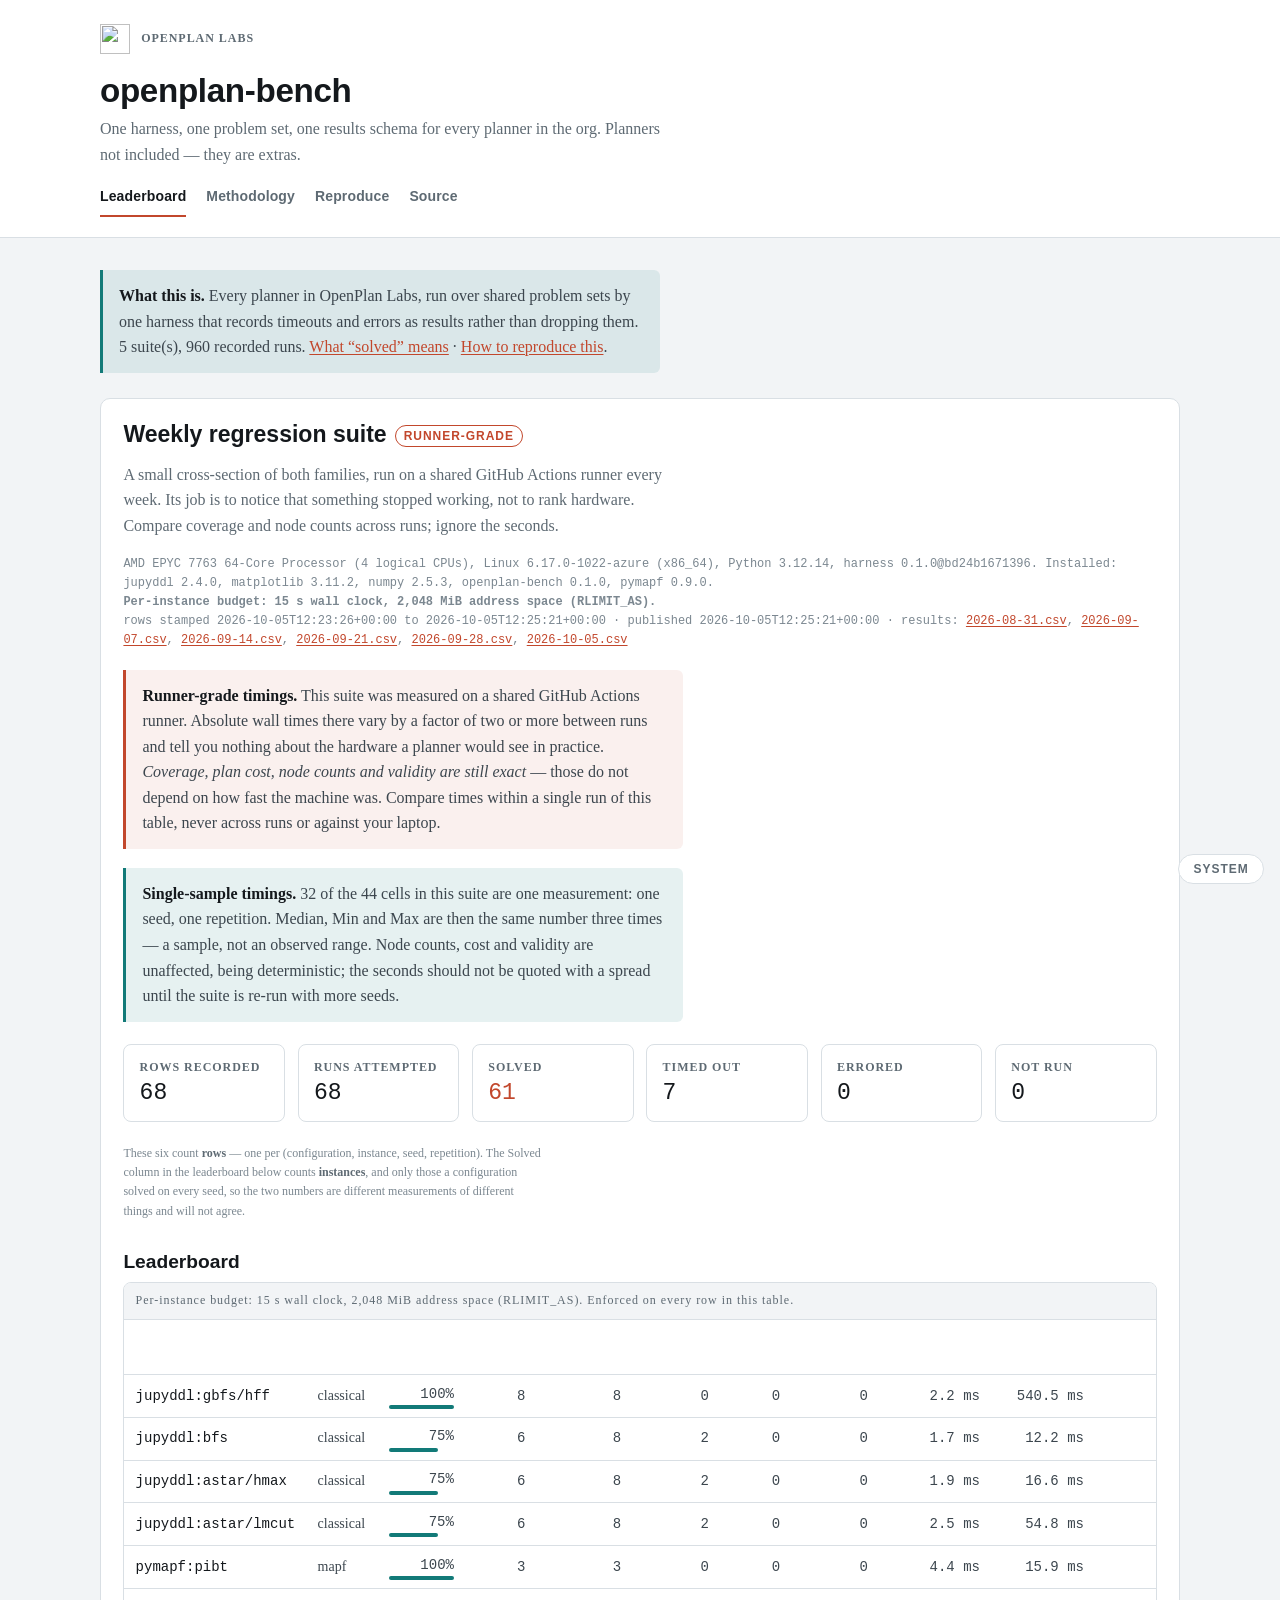
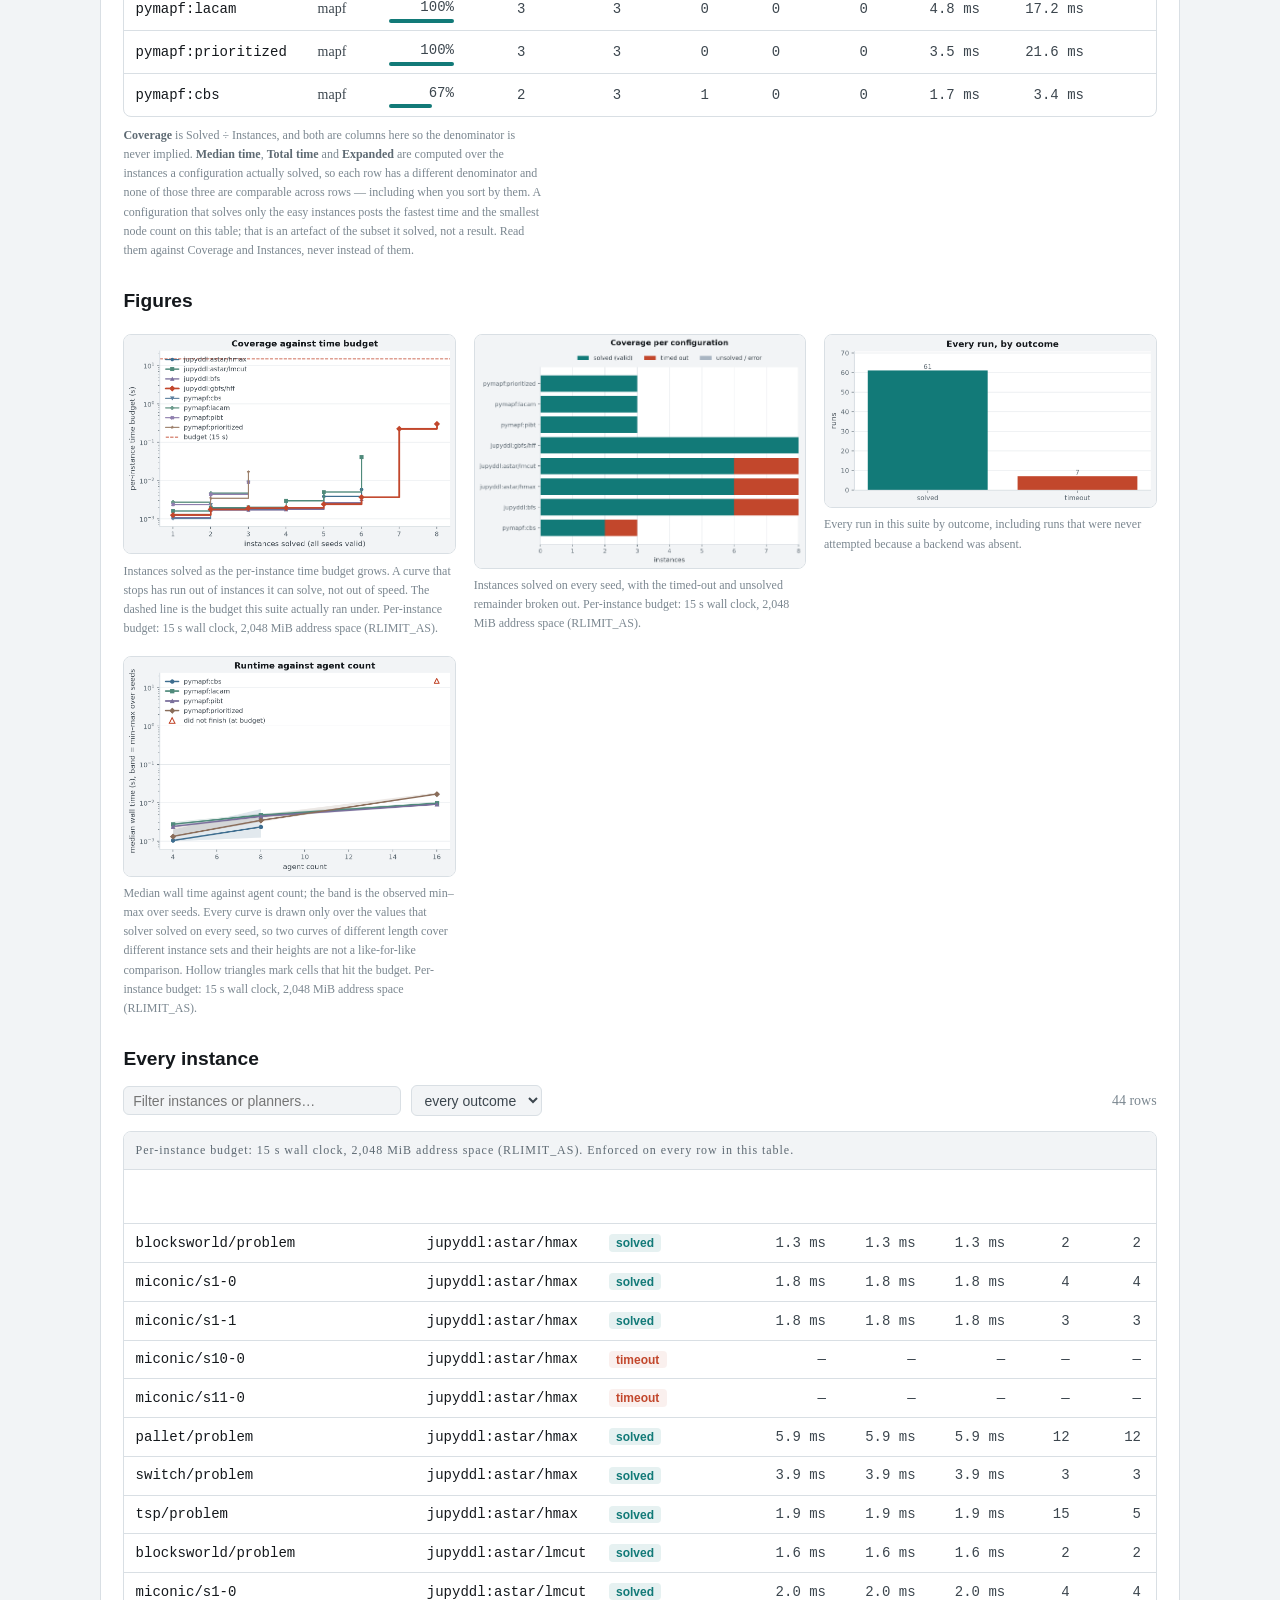
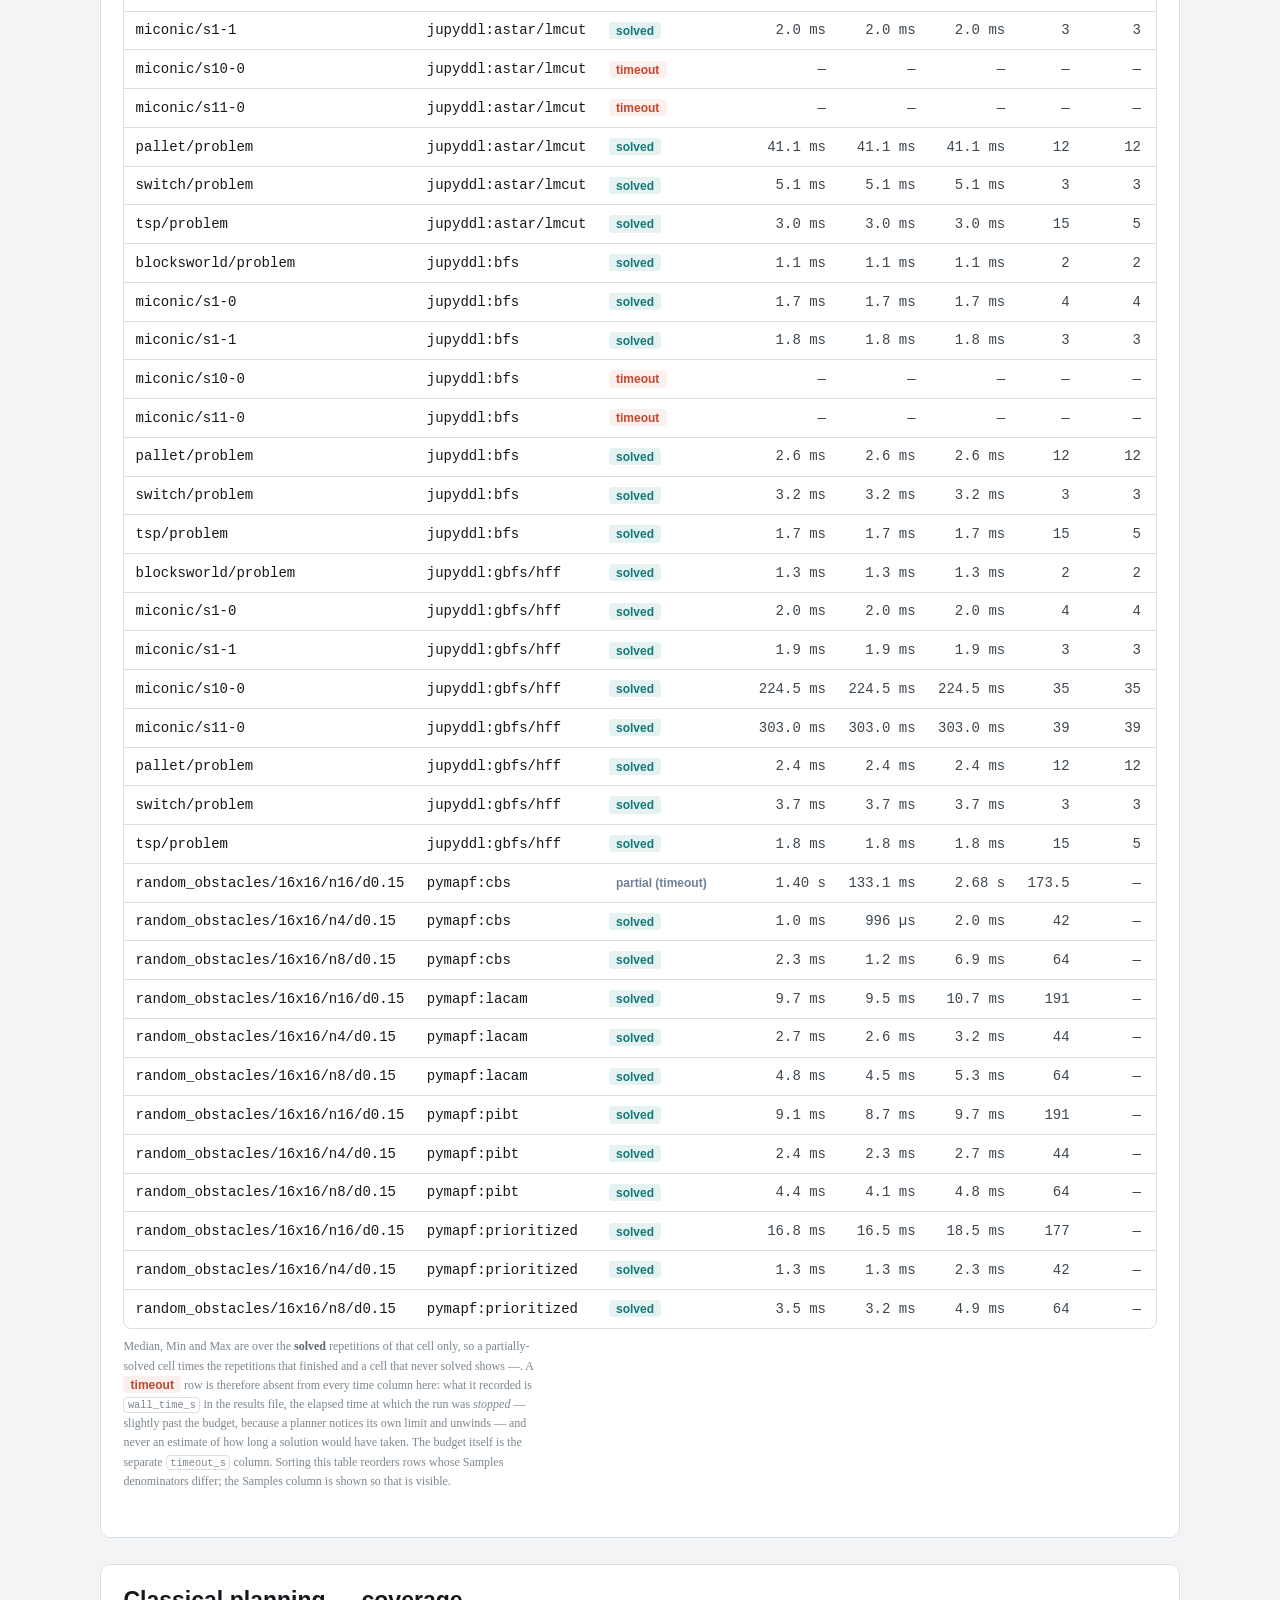
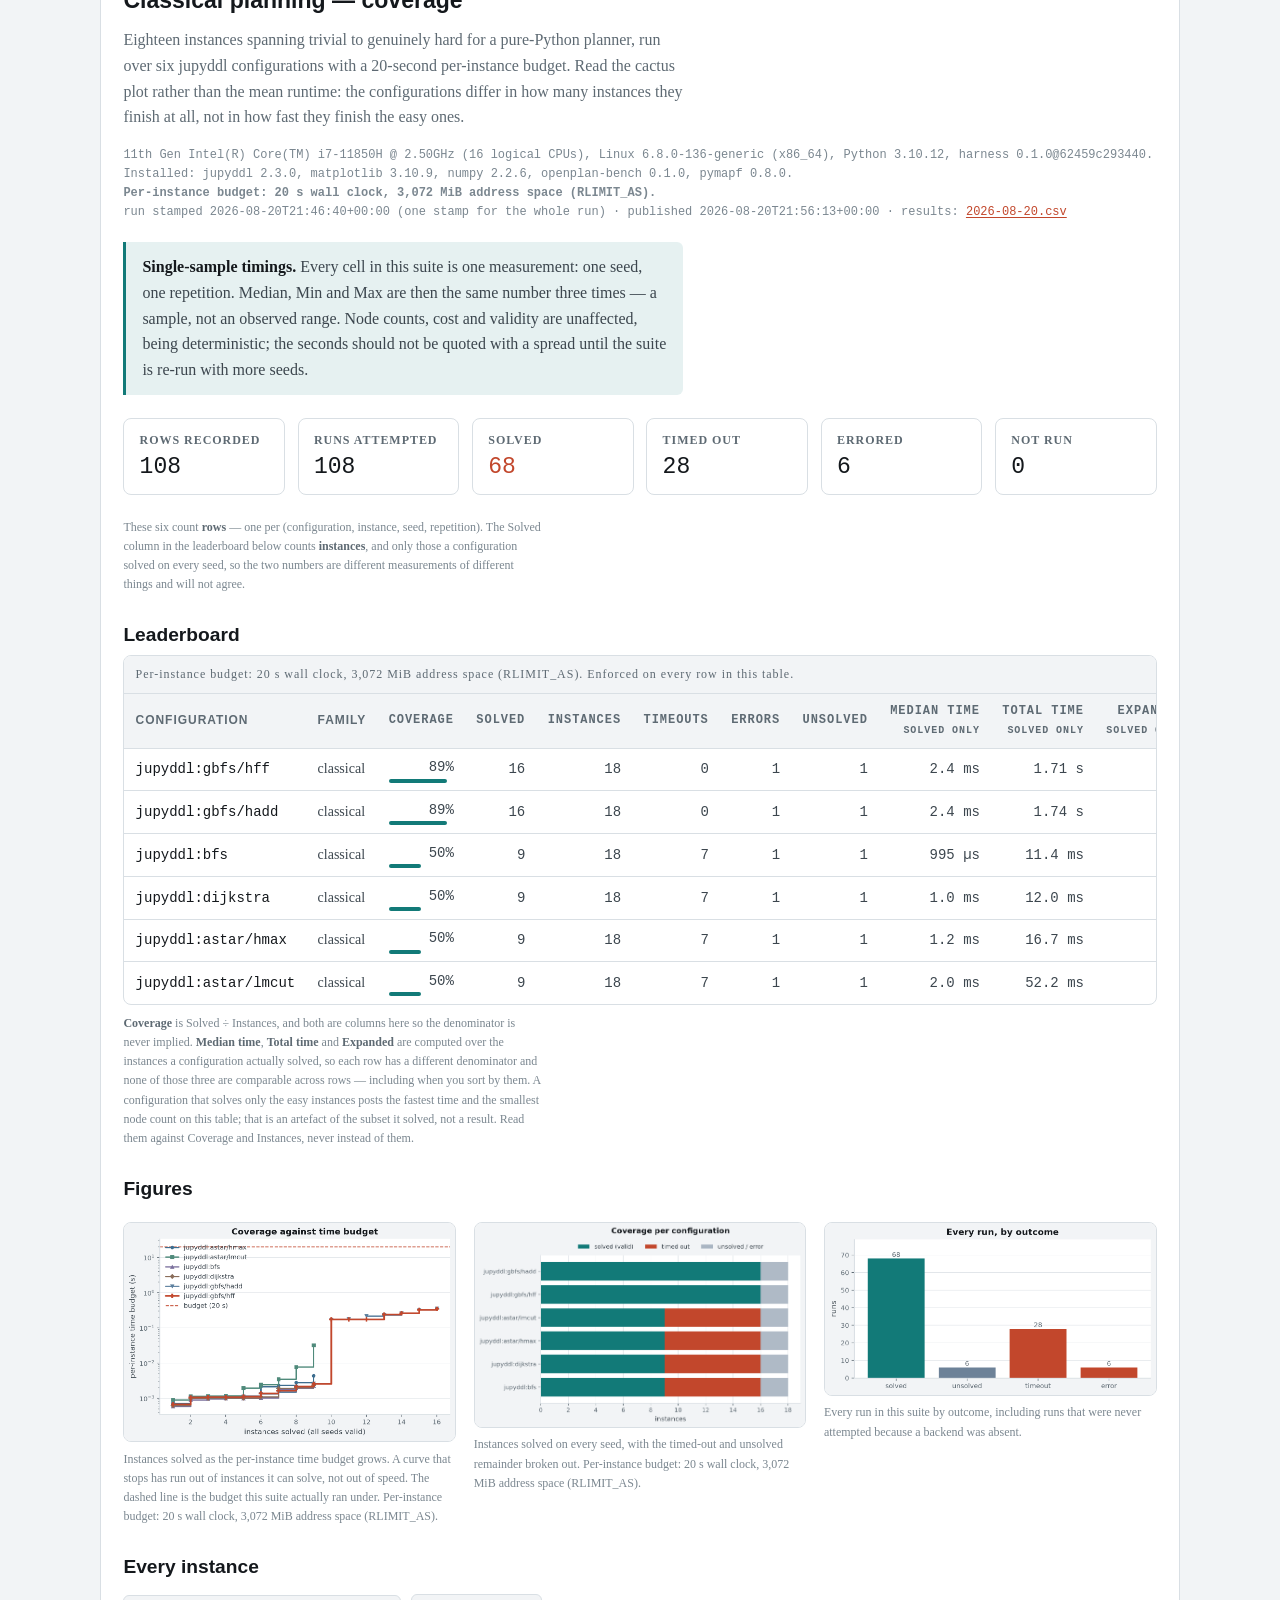
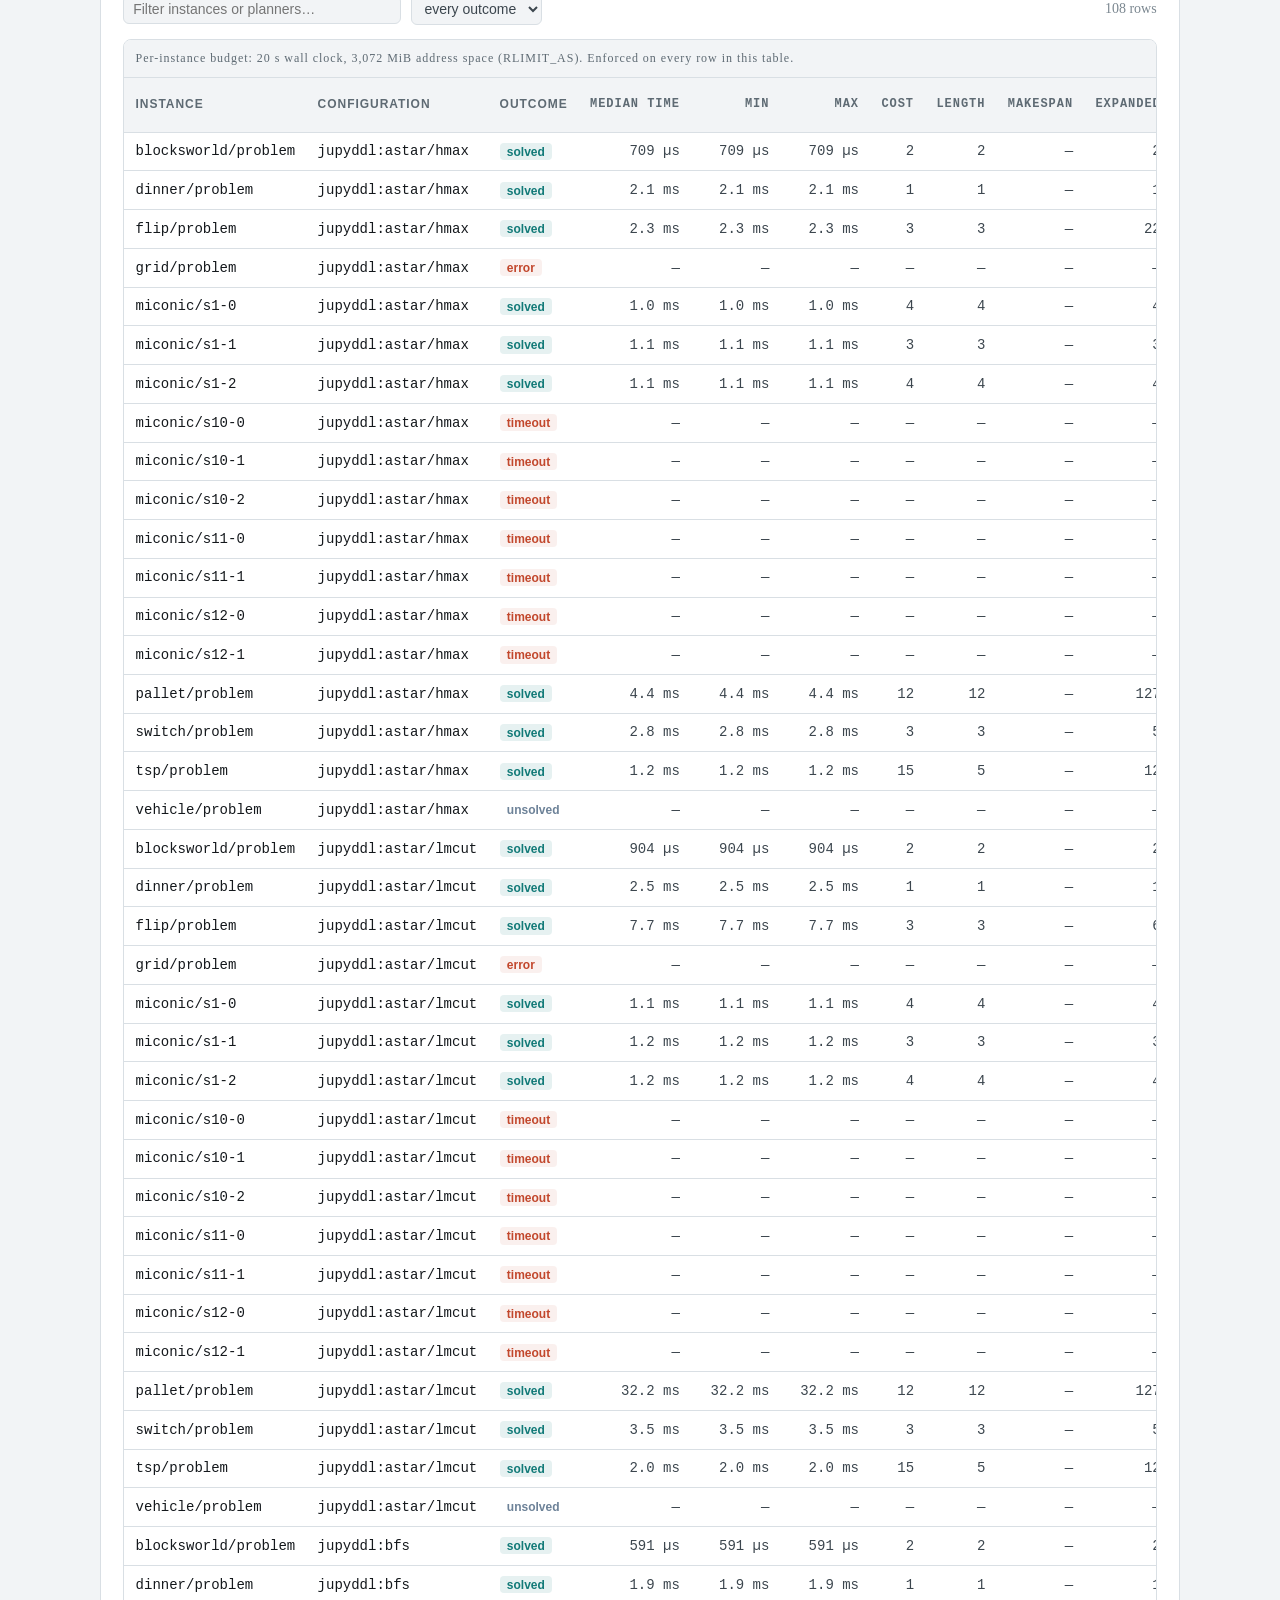
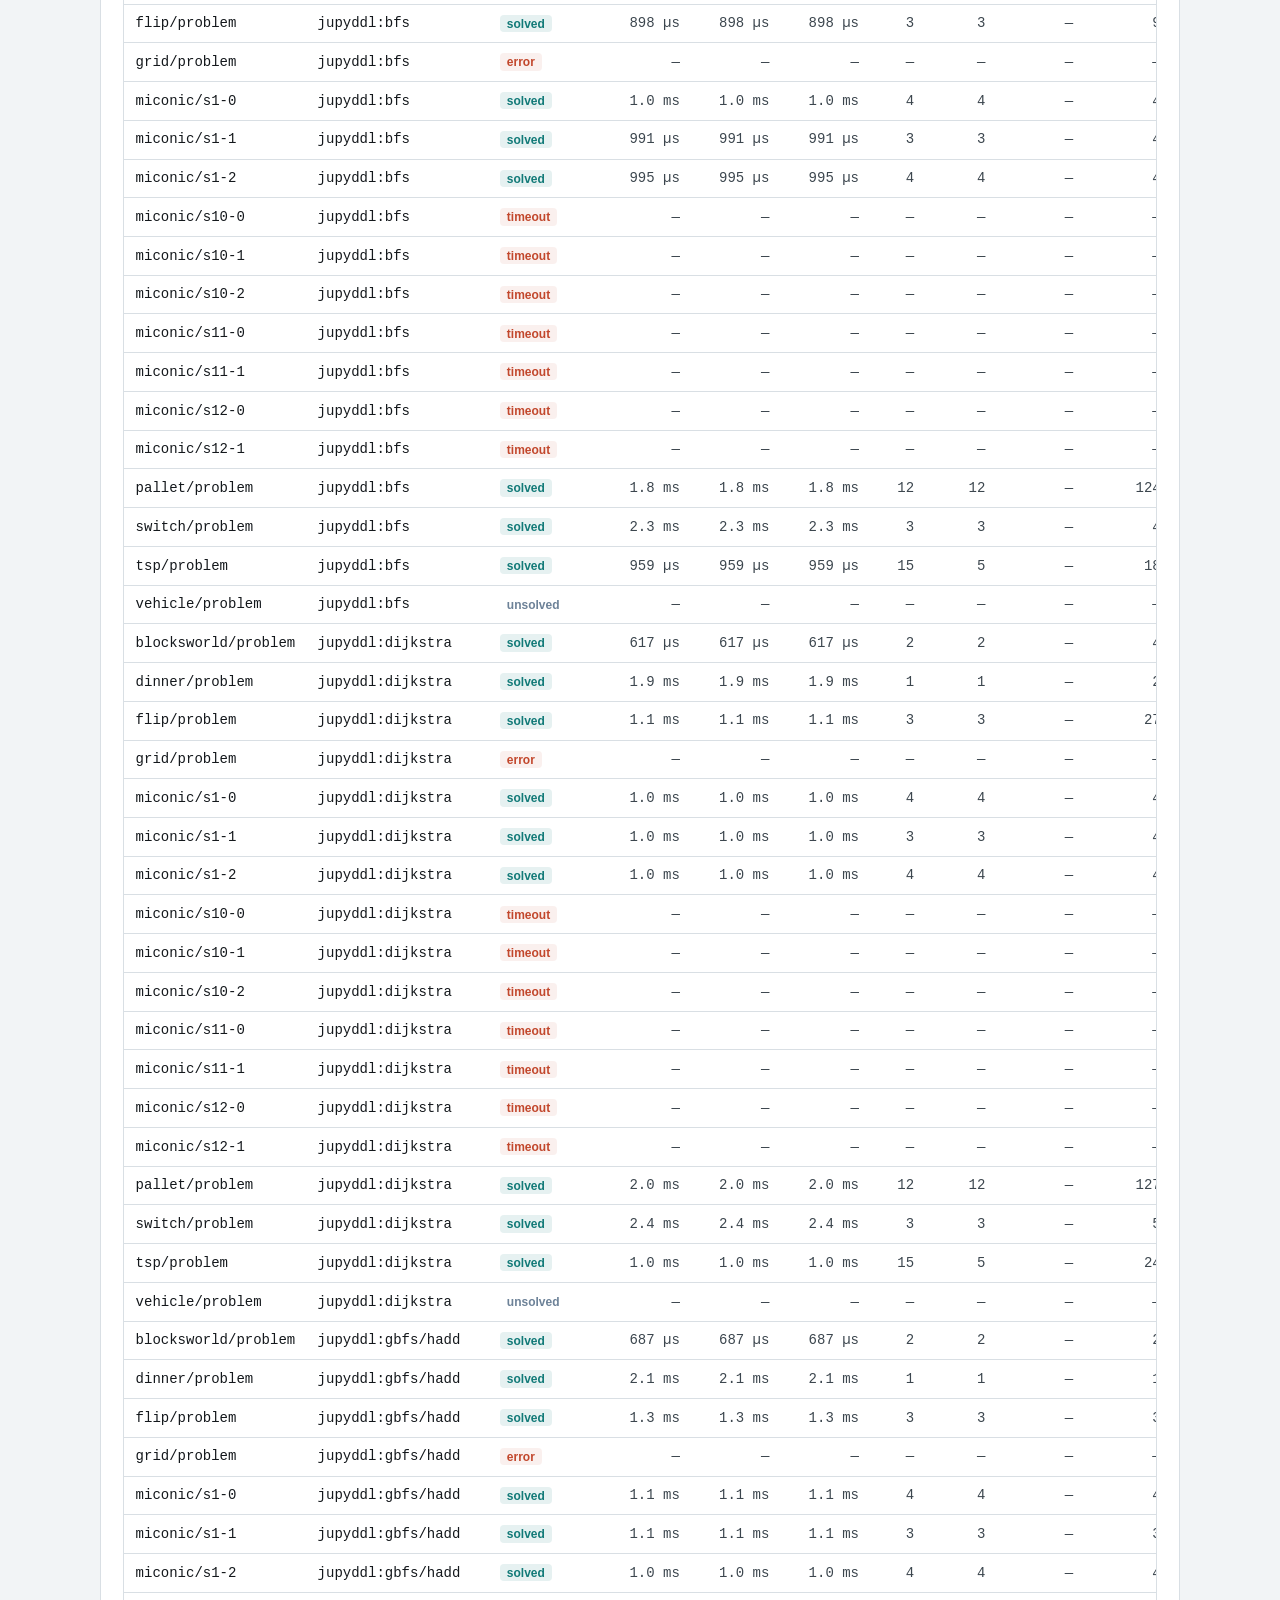
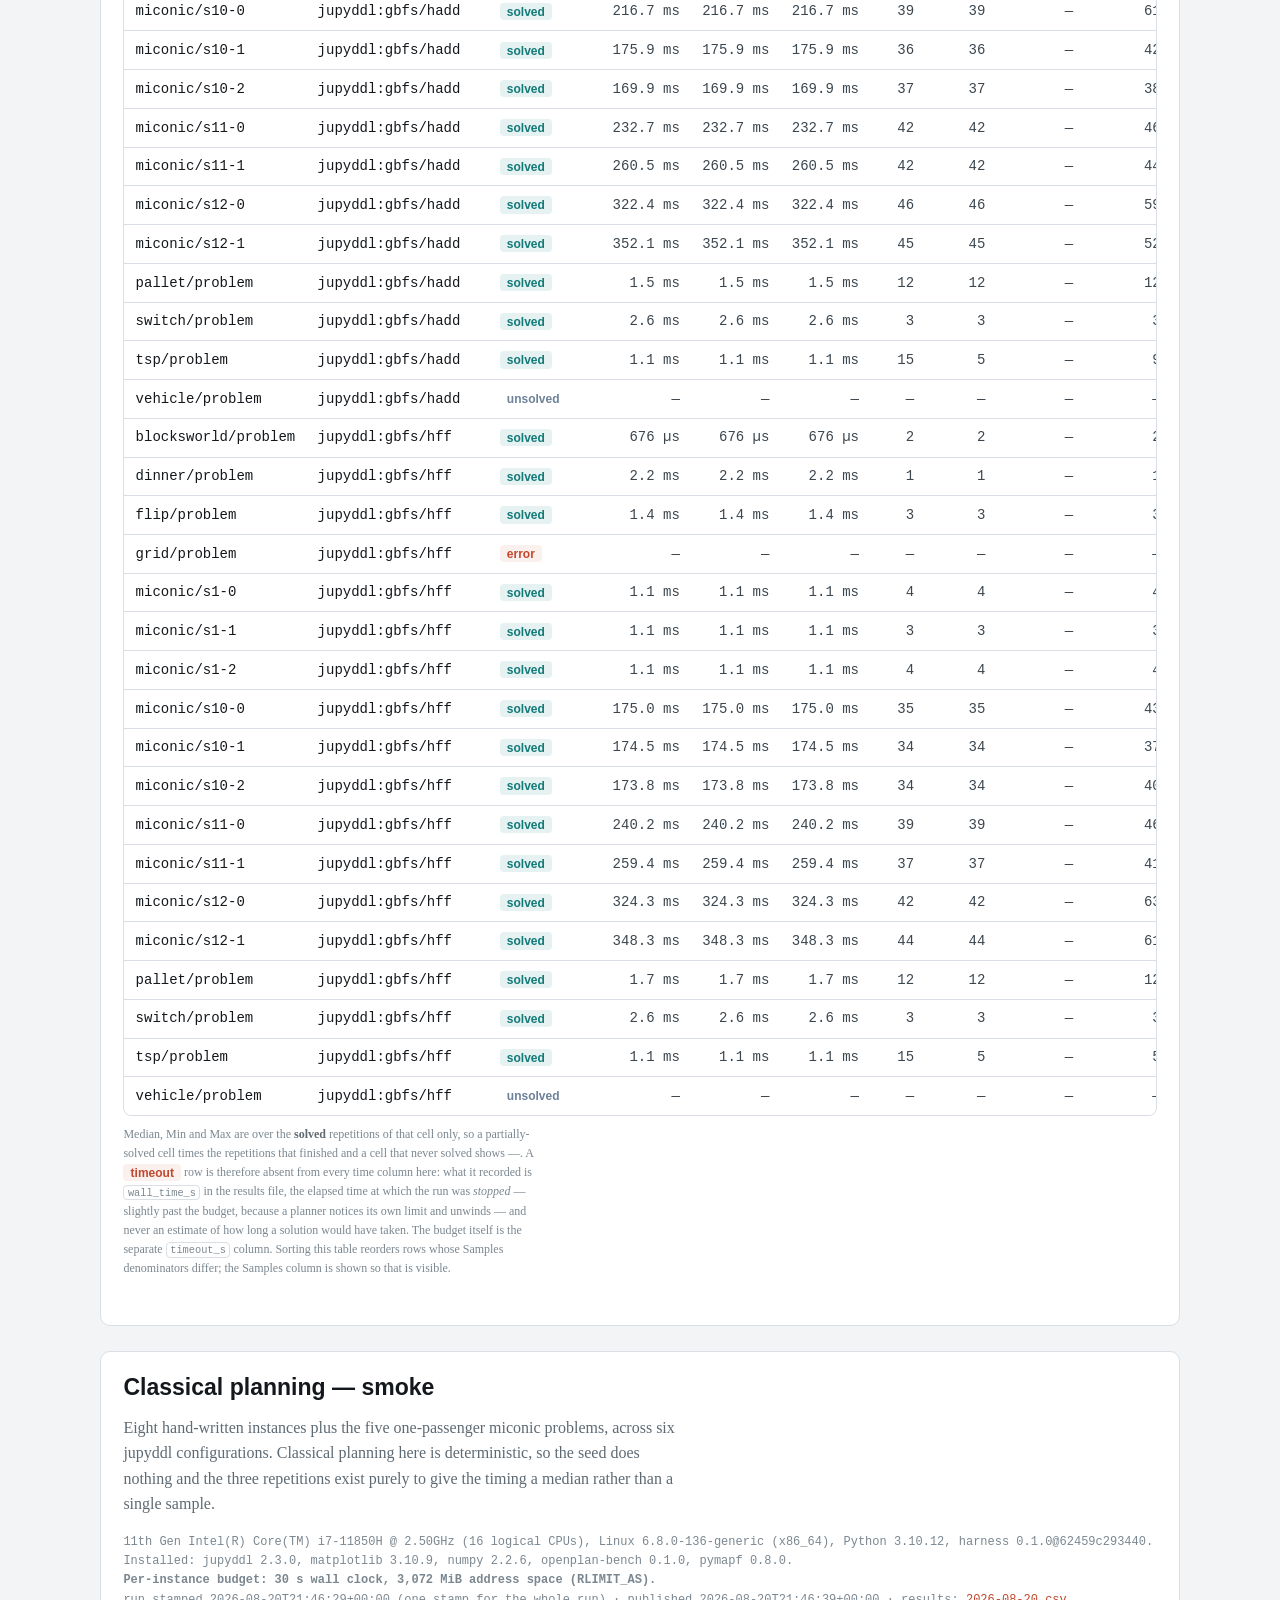
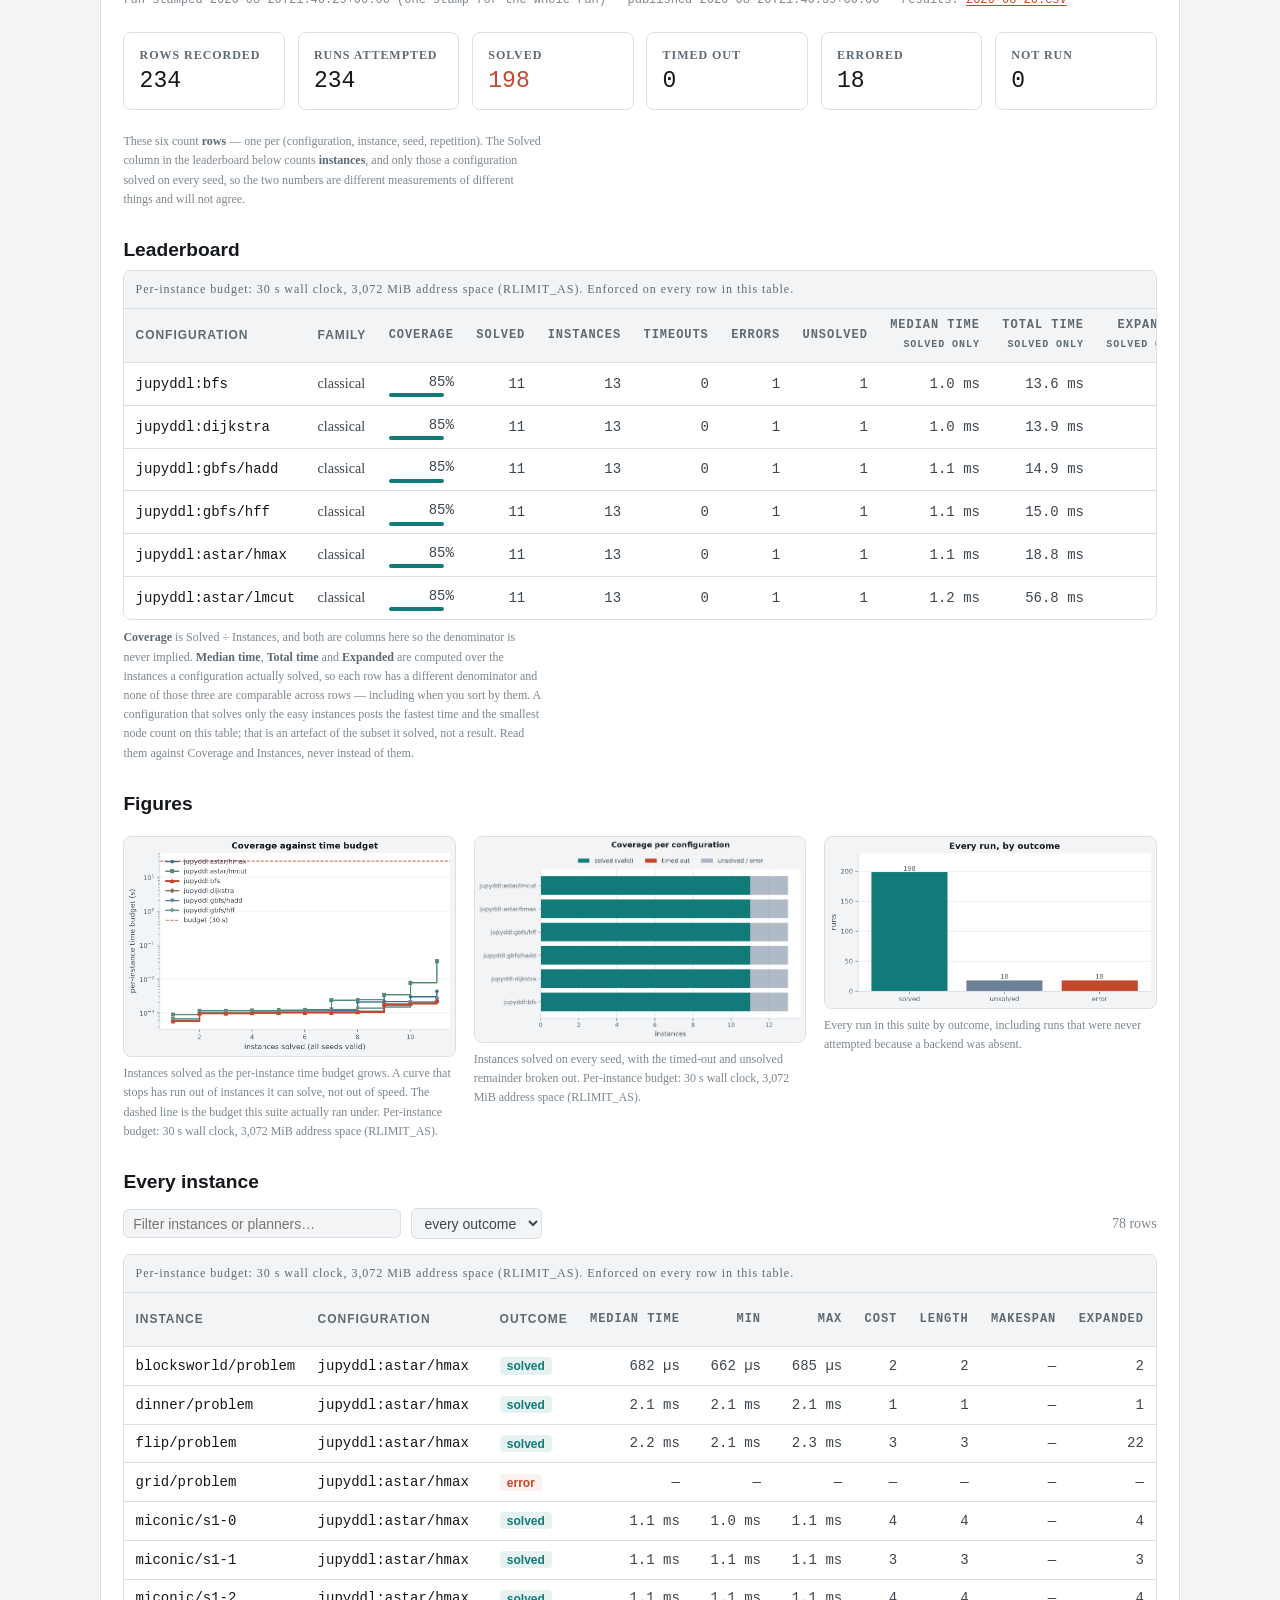
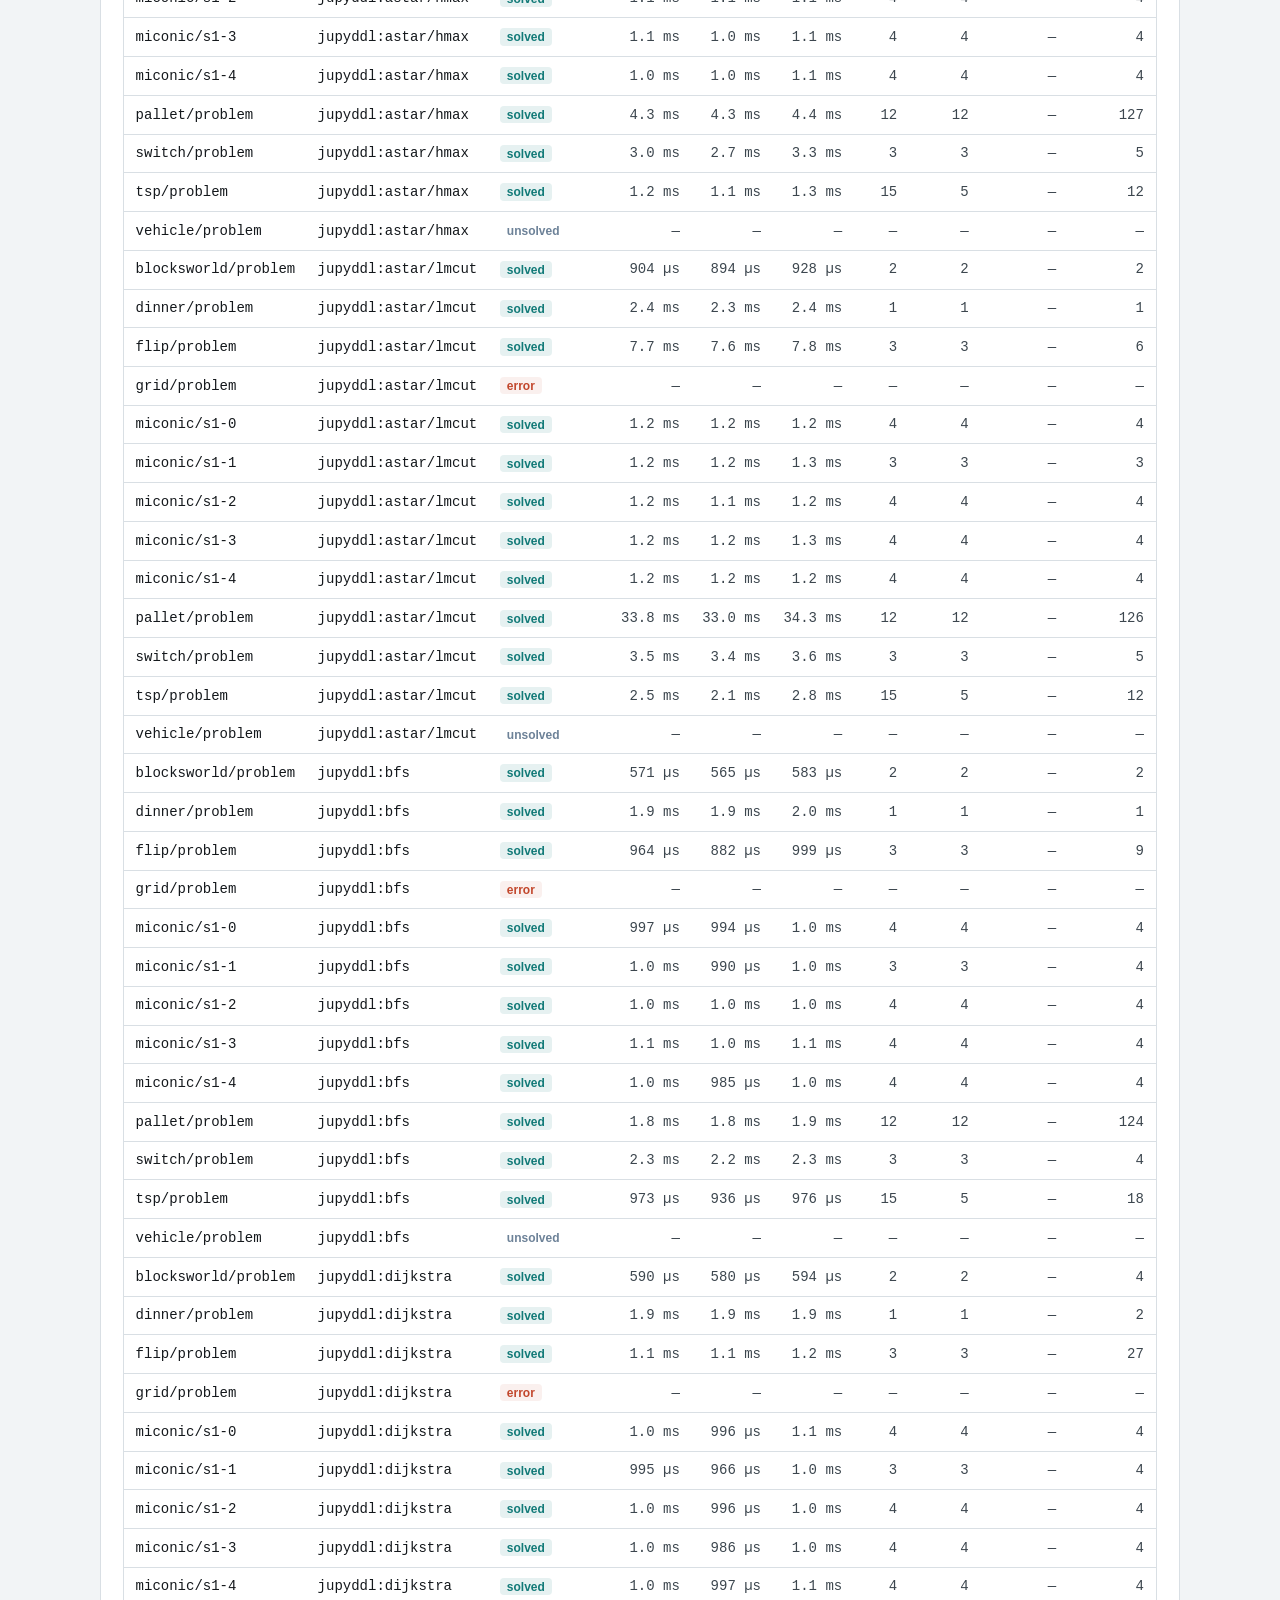
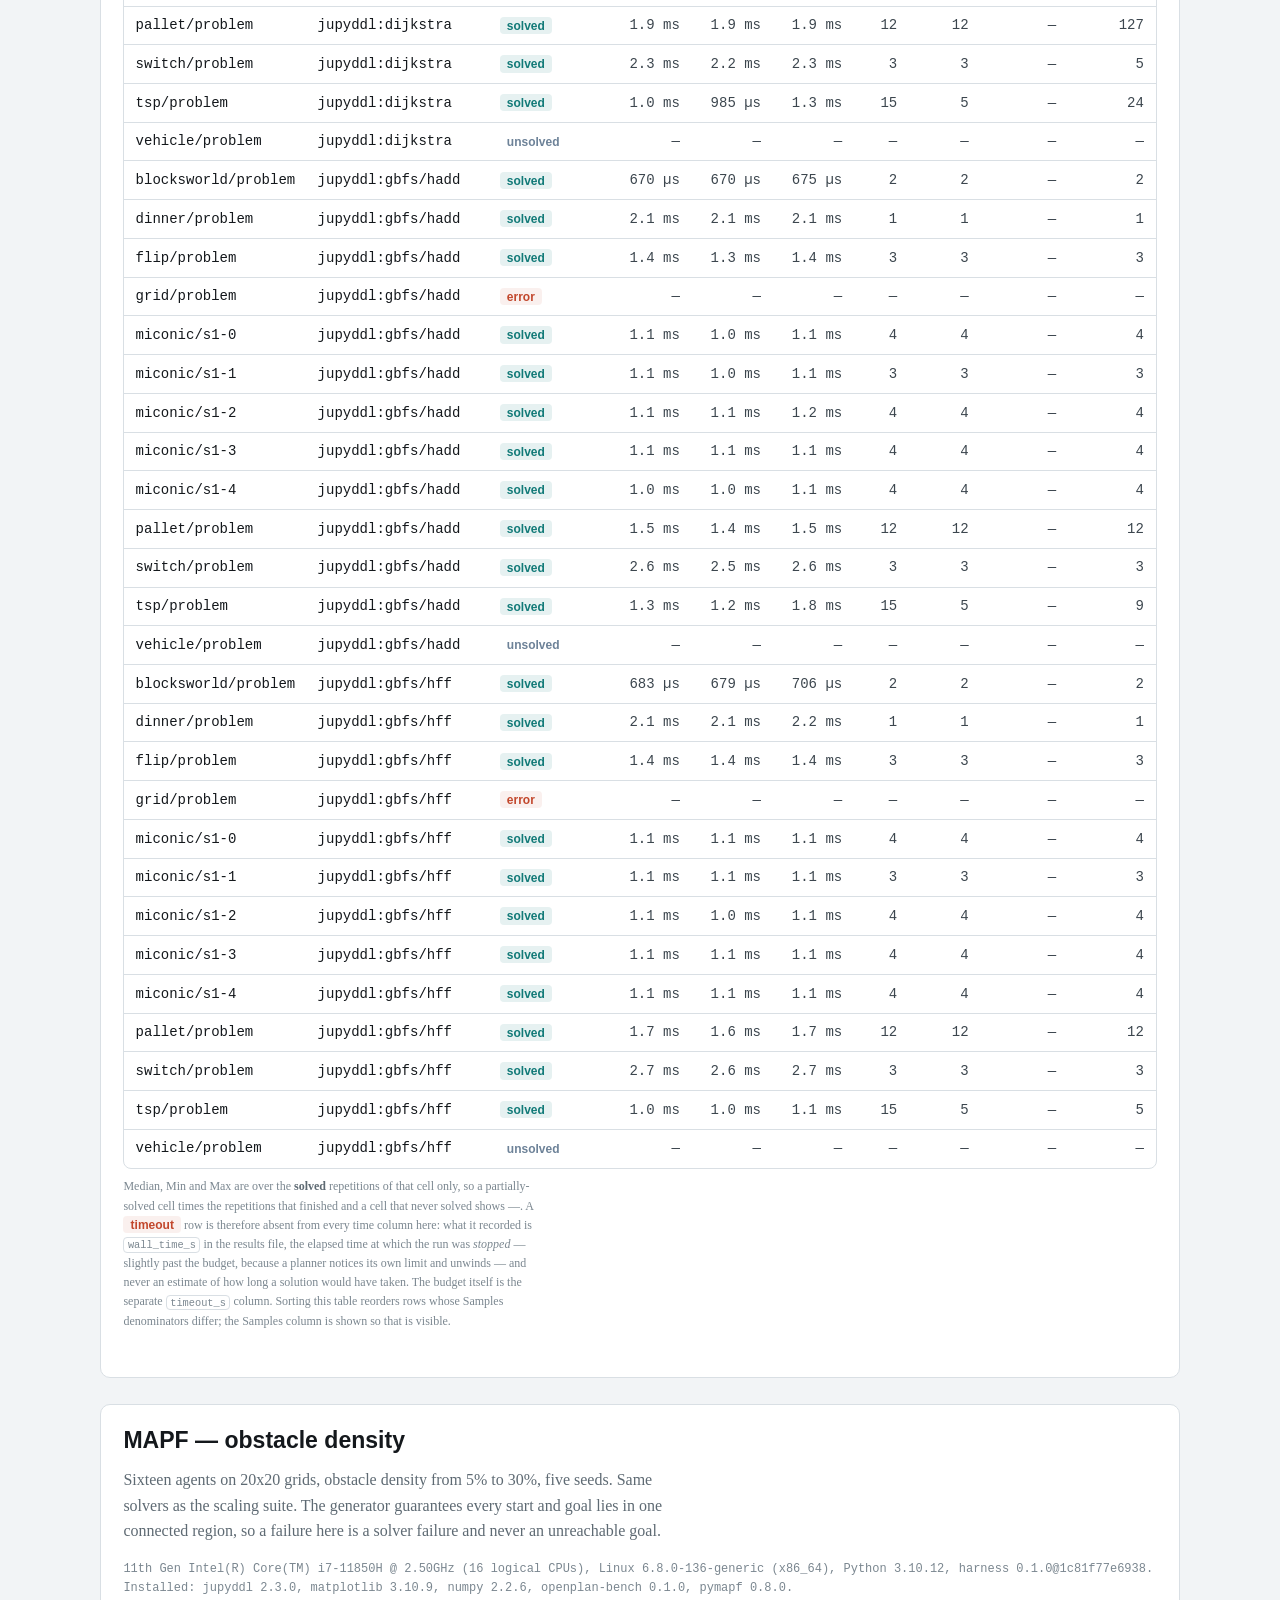
==== docs/index.html @ cff255c2 "bench: weekly runner-grade results Ran on a shared GitHub Actions runner. Coverage, costs and node c" ====
<!doctype html>
<html lang="en">
<head>
<meta charset="utf-8">
<meta name="viewport" content="width=device-width, initial-scale=1">
<title>Leaderboard · openplan-bench</title>
<meta name="description" content="Reproducible benchmarks for the OpenPlan Labs planners.">
<link rel="icon" href="https://raw.githubusercontent.com/openplan-labs/branding/main/assets/logo/favicon.svg" type="image/svg+xml">
<link rel="stylesheet" href="assets/tokens.css">
<link rel="stylesheet" href="assets/site.css">
</head>
<body>
<header class="masthead">
  <div class="wrap">
    <div class="brandline">
      <img src="https://raw.githubusercontent.com/openplan-labs/branding/main/assets/logo/mark-accent.svg" alt="" width="30" height="30"
           data-light="https://raw.githubusercontent.com/openplan-labs/branding/main/assets/logo/mark-accent.svg" data-dark="https://raw.githubusercontent.com/openplan-labs/branding/main/assets/logo/mark-dark.svg">
      <span class="org">OpenPlan Labs</span>
    </div>
    <h1>openplan-bench</h1>
    <p class="tagline">One harness, one problem set, one results schema for
      every planner in the org. Planners not included &mdash; they are extras.</p>
    <nav class="tabs">
      <a href="index.html" aria-current="page">Leaderboard</a>
      <a href="methodology.html">Methodology</a>
      <a href="reproduce.html">Reproduce</a>
      <a href="https://github.com/openplan-labs/openplan-bench">Source</a>
    </nav>
  </div>
</header>
<main class="wrap">
<div class="note"><p><strong>What this is.</strong> Every planner
in OpenPlan Labs, run over shared problem sets by one harness that records
timeouts and errors as results rather than dropping them. 5 suite(s),
960 recorded runs. <a href="methodology.html">What &ldquo;solved&rdquo;
means</a> &middot; <a href="reproduce.html">How to reproduce this</a>.</p></div>
<section class="suite" id="ci-weekly">
  <h2>Weekly regression suite<span class="badge runner">runner-grade</span></h2>
  <p class="desc">A small cross-section of both families, run on a shared GitHub Actions runner every week. Its job is to notice that something stopped working, not to rank hardware. Compare coverage and node counts across runs; ignore the seconds.</p>
  <p class="meta">AMD EPYC 7763 64-Core Processor (4 logical CPUs), Linux 6.17.0-1022-azure (x86_64), Python 3.12.14, harness 0.1.0@bd24b1671396. Installed: jupyddl 2.4.0, matplotlib 3.11.2, numpy 2.5.3, openplan-bench 0.1.0, pymapf 0.9.0.<br>
     <strong>Per-instance budget: 15 s wall clock, 2,048 MiB address space (RLIMIT_AS).</strong><br>
     rows stamped 2026-10-05T12:23:26+00:00 to 2026-10-05T12:25:21+00:00 &middot; published 2026-10-05T12:25:21+00:00 &middot;
     results: <a href="https://github.com/openplan-labs/openplan-bench/blob/main/results/ci-weekly/2026-08-31.csv">2026-08-31.csv</a>, <a href="https://github.com/openplan-labs/openplan-bench/blob/main/results/ci-weekly/2026-09-07.csv">2026-09-07.csv</a>, <a href="https://github.com/openplan-labs/openplan-bench/blob/main/results/ci-weekly/2026-09-14.csv">2026-09-14.csv</a>, <a href="https://github.com/openplan-labs/openplan-bench/blob/main/results/ci-weekly/2026-09-21.csv">2026-09-21.csv</a>, <a href="https://github.com/openplan-labs/openplan-bench/blob/main/results/ci-weekly/2026-09-28.csv">2026-09-28.csv</a>, <a href="https://github.com/openplan-labs/openplan-bench/blob/main/results/ci-weekly/2026-10-05.csv">2026-10-05.csv</a></p>
  <div class="note warn"><p><strong>Runner-grade timings.</strong>
    This suite was measured on a shared GitHub Actions runner. Absolute wall
    times there vary by a factor of two or more between runs and tell you
    nothing about the hardware a planner would see in practice.
    <em>Coverage, plan cost, node counts and validity are still exact</em> —
    those do not depend on how fast the machine was. Compare times within a
    single run of this table, never across runs or against your laptop.</p></div>
  <div class="note"><p><strong>Single-sample timings.</strong>
    32 of the 44 cells in this suite are one measurement: one seed, one repetition. Median, Min and Max are
    then the same number three times &mdash; a sample, not an observed range.
    Node counts, cost and validity are unaffected, being deterministic; the
    seconds should not be quoted with a spread until the suite is re-run with
    more seeds.</p></div>

  <div class="stats">
    <div class="stat"><span class="k">Rows recorded</span><span class="v">68</span></div>
    <div class="stat"><span class="k">Runs attempted</span><span class="v">68</span></div>
    <div class="stat"><span class="k">Solved</span><span class="v accent">61</span></div>
    <div class="stat"><span class="k">Timed out</span><span class="v">7</span></div>
    <div class="stat"><span class="k">Errored</span><span class="v">0</span></div>
    <div class="stat"><span class="k">Not run</span><span class="v">0</span></div>
  </div>
  <p class="caption">These six count <strong>rows</strong> — one per
    (configuration, instance, seed, repetition). The Solved column in the
    leaderboard below counts <strong>instances</strong>, and only those a
    configuration solved on every seed, so the two numbers are different
    measurements of different things and will not agree.</p>

  <h3>Leaderboard</h3>
<div class="tablewrap"><table data-sortable><caption>Per-instance budget: 15 s wall clock, 2,048 MiB address space (RLIMIT_AS). Enforced on every row in this table.</caption><thead><tr><th>Configuration</th><th>Family</th><th class="num">Coverage</th><th class="num">Solved</th><th class="num">Instances</th><th class="num">Timeouts</th><th class="num">Errors</th><th class="num">Unsolved</th><th class="num">Median time<br><small>solved only</small></th><th class="num">Total time<br><small>solved only</small></th><th class="num">Expanded<br><small>solved only</small></th></tr></thead><tbody><tr><td class="name">jupyddl:gbfs/hff</td><td>classical</td><td class="num barcell" data-sort="1.000000">100%<span class="bar" style="width:100%"></span></td><td class="num">8</td><td class="num">8</td><td class="num">0</td><td class="num">0</td><td class="num">0</td><td class="num" data-sort="0.002198">2.2 ms</td><td class="num" data-sort="0.540520">540.5 ms</td><td class="num">118</td></tr><tr><td class="name">jupyddl:bfs</td><td>classical</td><td class="num barcell" data-sort="0.750000">75%<span class="bar" style="width:75%"></span></td><td class="num">6</td><td class="num">8</td><td class="num">2</td><td class="num">0</td><td class="num">0</td><td class="num" data-sort="0.001748">1.7 ms</td><td class="num" data-sort="0.012180">12.2 ms</td><td class="num">156</td></tr><tr><td class="name">jupyddl:astar/hmax</td><td>classical</td><td class="num barcell" data-sort="0.750000">75%<span class="bar" style="width:75%"></span></td><td class="num">6</td><td class="num">8</td><td class="num">2</td><td class="num">0</td><td class="num">0</td><td class="num" data-sort="0.001866">1.9 ms</td><td class="num" data-sort="0.016633">16.6 ms</td><td class="num">153</td></tr><tr><td class="name">jupyddl:astar/lmcut</td><td>classical</td><td class="num barcell" data-sort="0.750000">75%<span class="bar" style="width:75%"></span></td><td class="num">6</td><td class="num">8</td><td class="num">2</td><td class="num">0</td><td class="num">0</td><td class="num" data-sort="0.002509">2.5 ms</td><td class="num" data-sort="0.054773">54.8 ms</td><td class="num">153</td></tr><tr><td class="name">pymapf:pibt</td><td>mapf</td><td class="num barcell" data-sort="1.000000">100%<span class="bar" style="width:100%"></span></td><td class="num">3</td><td class="num">3</td><td class="num">0</td><td class="num">0</td><td class="num">0</td><td class="num" data-sort="0.004415">4.4 ms</td><td class="num" data-sort="0.015889">15.9 ms</td><td class="num">155</td></tr><tr><td class="name">pymapf:lacam</td><td>mapf</td><td class="num barcell" data-sort="1.000000">100%<span class="bar" style="width:100%"></span></td><td class="num">3</td><td class="num">3</td><td class="num">0</td><td class="num">0</td><td class="num">0</td><td class="num" data-sort="0.004773">4.8 ms</td><td class="num" data-sort="0.017229">17.2 ms</td><td class="num">155</td></tr><tr><td class="name">pymapf:prioritized</td><td>mapf</td><td class="num barcell" data-sort="1.000000">100%<span class="bar" style="width:100%"></span></td><td class="num">3</td><td class="num">3</td><td class="num">0</td><td class="num">0</td><td class="num">0</td><td class="num" data-sort="0.003472">3.5 ms</td><td class="num" data-sort="0.021625">21.6 ms</td><td class="num">84</td></tr><tr><td class="name">pymapf:cbs</td><td>mapf</td><td class="num barcell" data-sort="0.666667">67%<span class="bar" style="width:67%"></span></td><td class="num">2</td><td class="num">3</td><td class="num">1</td><td class="num">0</td><td class="num">0</td><td class="num" data-sort="0.001684">1.7 ms</td><td class="num" data-sort="0.003368">3.4 ms</td><td class="num">987</td></tr></tbody></table></div><p class="caption"><strong>Coverage</strong> is Solved &divide; Instances, and both are columns here so the denominator is never implied. <strong>Median time</strong>, <strong>Total time</strong> and <strong>Expanded</strong> are computed over the instances a configuration actually solved, so each row has a different denominator and none of those three are comparable across rows — including when you sort by them. A configuration that solves only the easy instances posts the fastest time and the smallest node count on this table; that is an artefact of the subset it solved, not a result. Read them against Coverage and Instances, never instead of them.</p>

  <h3>Figures</h3>
  <div class="figs">
    <figure>
      <img src="figures/ci-weekly/cactus.png" data-light="figures/ci-weekly/cactus.png" data-dark="figures/ci-weekly/cactus-dark.png"
           alt="Instances solved as the per-instance time budget grows. A curve that stops has run out of instances it can solve, not out of speed. The dashed line is the budget this suite actually ran under. Per-instance budget: 15 s wall clock, 2,048 MiB address space (RLIMIT_AS)." loading="lazy">
      <figcaption>Instances solved as the per-instance time budget grows. A curve that stops has run out of instances it can solve, not out of speed. The dashed line is the budget this suite actually ran under. Per-instance budget: 15 s wall clock, 2,048 MiB address space (RLIMIT_AS).</figcaption>
    </figure>
    <figure>
      <img src="figures/ci-weekly/coverage.png" data-light="figures/ci-weekly/coverage.png" data-dark="figures/ci-weekly/coverage-dark.png"
           alt="Instances solved on every seed, with the timed-out and unsolved remainder broken out. Per-instance budget: 15 s wall clock, 2,048 MiB address space (RLIMIT_AS)." loading="lazy">
      <figcaption>Instances solved on every seed, with the timed-out and unsolved remainder broken out. Per-instance budget: 15 s wall clock, 2,048 MiB address space (RLIMIT_AS).</figcaption>
    </figure>
    <figure>
      <img src="figures/ci-weekly/outcomes.png" data-light="figures/ci-weekly/outcomes.png" data-dark="figures/ci-weekly/outcomes-dark.png"
           alt="Every run in this suite by outcome, including runs that were never attempted because a backend was absent." loading="lazy">
      <figcaption>Every run in this suite by outcome, including runs that were never attempted because a backend was absent.</figcaption>
    </figure>
    <figure>
      <img src="figures/ci-weekly/scaling.png" data-light="figures/ci-weekly/scaling.png" data-dark="figures/ci-weekly/scaling-dark.png"
           alt="Median wall time against agent count; the band is the observed min–max over seeds. Every curve is drawn only over the values that solver solved on every seed, so two curves of different length cover different instance sets and their heights are not a like-for-like comparison. Hollow triangles mark cells that hit the budget. Per-instance budget: 15 s wall clock, 2,048 MiB address space (RLIMIT_AS)." loading="lazy">
      <figcaption>Median wall time against agent count; the band is the observed min–max over seeds. Every curve is drawn only over the values that solver solved on every seed, so two curves of different length cover different instance sets and their heights are not a like-for-like comparison. Hollow triangles mark cells that hit the budget. Per-instance budget: 15 s wall clock, 2,048 MiB address space (RLIMIT_AS).</figcaption>
    </figure>
  </div>

  <h3>Every instance</h3>
  <div data-tablescope="0">
  <div class="controls">
    <input id="q-0" type="search" data-filter aria-label="Filter rows"
           placeholder="Filter instances or planners…" size="30">
    <select data-filter-outcome aria-label="Filter by outcome">
      <option value="">every outcome</option><option value="solved">solved</option><option value="timeout">timeout</option>
    </select>
    <span class="count"></span>
  </div>

<div class="tablewrap"><table data-sortable><caption>Per-instance budget: 15 s wall clock, 2,048 MiB address space (RLIMIT_AS). Enforced on every row in this table.</caption><thead><tr><th>Instance</th><th>Configuration</th><th>Outcome</th><th class="num">Median time</th><th class="num">Min</th><th class="num">Max</th><th class="num">Cost</th><th class="num">Length</th><th class="num">Makespan</th><th class="num">Expanded</th><th class="num">Samples<br><small>seeds x reps</small></th><th>Note</th></tr></thead><tbody><tr data-outcome="solved"><td class="name">blocksworld/problem</td><td class="name">jupyddl:astar/hmax</td><td><span class="pill solved">solved</span></td><td class="num" data-sort="0.001271">1.3 ms</td><td class="num" data-sort="0.001271">1.3 ms</td><td class="num" data-sort="0.001271">1.3 ms</td><td class="num">2</td><td class="num">2</td><td class="num">—</td><td class="num">2</td><td class="num">1/1</td><td></td></tr><tr data-outcome="solved"><td class="name">miconic/s1-0</td><td class="name">jupyddl:astar/hmax</td><td><span class="pill solved">solved</span></td><td class="num" data-sort="0.001834">1.8 ms</td><td class="num" data-sort="0.001834">1.8 ms</td><td class="num" data-sort="0.001834">1.8 ms</td><td class="num">4</td><td class="num">4</td><td class="num">—</td><td class="num">4</td><td class="num">1/1</td><td></td></tr><tr data-outcome="solved"><td class="name">miconic/s1-1</td><td class="name">jupyddl:astar/hmax</td><td><span class="pill solved">solved</span></td><td class="num" data-sort="0.001835">1.8 ms</td><td class="num" data-sort="0.001835">1.8 ms</td><td class="num" data-sort="0.001835">1.8 ms</td><td class="num">3</td><td class="num">3</td><td class="num">—</td><td class="num">3</td><td class="num">1/1</td><td></td></tr><tr data-outcome="timeout"><td class="name">miconic/s10-0</td><td class="name">jupyddl:astar/hmax</td><td><span class="pill timeout">timeout</span></td><td class="num" data-sort="0.000000">—</td><td class="num" data-sort="0.000000">—</td><td class="num" data-sort="0.000000">—</td><td class="num">—</td><td class="num">—</td><td class="num">—</td><td class="num">—</td><td class="num">0/1</td><td>planner stopped on its internal time limit</td></tr><tr data-outcome="timeout"><td class="name">miconic/s11-0</td><td class="name">jupyddl:astar/hmax</td><td><span class="pill timeout">timeout</span></td><td class="num" data-sort="0.000000">—</td><td class="num" data-sort="0.000000">—</td><td class="num" data-sort="0.000000">—</td><td class="num">—</td><td class="num">—</td><td class="num">—</td><td class="num">—</td><td class="num">0/1</td><td>planner stopped on its internal time limit</td></tr><tr data-outcome="solved"><td class="name">pallet/problem</td><td class="name">jupyddl:astar/hmax</td><td><span class="pill solved">solved</span></td><td class="num" data-sort="0.005936">5.9 ms</td><td class="num" data-sort="0.005936">5.9 ms</td><td class="num" data-sort="0.005936">5.9 ms</td><td class="num">12</td><td class="num">12</td><td class="num">—</td><td class="num">127</td><td class="num">1/1</td><td></td></tr><tr data-outcome="solved"><td class="name">switch/problem</td><td class="name">jupyddl:astar/hmax</td><td><span class="pill solved">solved</span></td><td class="num" data-sort="0.003860">3.9 ms</td><td class="num" data-sort="0.003860">3.9 ms</td><td class="num" data-sort="0.003860">3.9 ms</td><td class="num">3</td><td class="num">3</td><td class="num">—</td><td class="num">5</td><td class="num">1/1</td><td></td></tr><tr data-outcome="solved"><td class="name">tsp/problem</td><td class="name">jupyddl:astar/hmax</td><td><span class="pill solved">solved</span></td><td class="num" data-sort="0.001896">1.9 ms</td><td class="num" data-sort="0.001896">1.9 ms</td><td class="num" data-sort="0.001896">1.9 ms</td><td class="num">15</td><td class="num">5</td><td class="num">—</td><td class="num">12</td><td class="num">1/1</td><td></td></tr><tr data-outcome="solved"><td class="name">blocksworld/problem</td><td class="name">jupyddl:astar/lmcut</td><td><span class="pill solved">solved</span></td><td class="num" data-sort="0.001628">1.6 ms</td><td class="num" data-sort="0.001628">1.6 ms</td><td class="num" data-sort="0.001628">1.6 ms</td><td class="num">2</td><td class="num">2</td><td class="num">—</td><td class="num">2</td><td class="num">1/1</td><td></td></tr><tr data-outcome="solved"><td class="name">miconic/s1-0</td><td class="name">jupyddl:astar/lmcut</td><td><span class="pill solved">solved</span></td><td class="num" data-sort="0.002023">2.0 ms</td><td class="num" data-sort="0.002023">2.0 ms</td><td class="num" data-sort="0.002023">2.0 ms</td><td class="num">4</td><td class="num">4</td><td class="num">—</td><td class="num">4</td><td class="num">1/1</td><td></td></tr><tr data-outcome="solved"><td class="name">miconic/s1-1</td><td class="name">jupyddl:astar/lmcut</td><td><span class="pill solved">solved</span></td><td class="num" data-sort="0.001977">2.0 ms</td><td class="num" data-sort="0.001977">2.0 ms</td><td class="num" data-sort="0.001977">2.0 ms</td><td class="num">3</td><td class="num">3</td><td class="num">—</td><td class="num">3</td><td class="num">1/1</td><td></td></tr><tr data-outcome="timeout"><td class="name">miconic/s10-0</td><td class="name">jupyddl:astar/lmcut</td><td><span class="pill timeout">timeout</span></td><td class="num" data-sort="0.000000">—</td><td class="num" data-sort="0.000000">—</td><td class="num" data-sort="0.000000">—</td><td class="num">—</td><td class="num">—</td><td class="num">—</td><td class="num">—</td><td class="num">0/1</td><td>planner stopped on its internal time limit</td></tr><tr data-outcome="timeout"><td class="name">miconic/s11-0</td><td class="name">jupyddl:astar/lmcut</td><td><span class="pill timeout">timeout</span></td><td class="num" data-sort="0.000000">—</td><td class="num" data-sort="0.000000">—</td><td class="num" data-sort="0.000000">—</td><td class="num">—</td><td class="num">—</td><td class="num">—</td><td class="num">—</td><td class="num">0/1</td><td>planner stopped on its internal time limit</td></tr><tr data-outcome="solved"><td class="name">pallet/problem</td><td class="name">jupyddl:astar/lmcut</td><td><span class="pill solved">solved</span></td><td class="num" data-sort="0.041069">41.1 ms</td><td class="num" data-sort="0.041069">41.1 ms</td><td class="num" data-sort="0.041069">41.1 ms</td><td class="num">12</td><td class="num">12</td><td class="num">—</td><td class="num">127</td><td class="num">1/1</td><td></td></tr><tr data-outcome="solved"><td class="name">switch/problem</td><td class="name">jupyddl:astar/lmcut</td><td><span class="pill solved">solved</span></td><td class="num" data-sort="0.005082">5.1 ms</td><td class="num" data-sort="0.005082">5.1 ms</td><td class="num" data-sort="0.005082">5.1 ms</td><td class="num">3</td><td class="num">3</td><td class="num">—</td><td class="num">5</td><td class="num">1/1</td><td></td></tr><tr data-outcome="solved"><td class="name">tsp/problem</td><td class="name">jupyddl:astar/lmcut</td><td><span class="pill solved">solved</span></td><td class="num" data-sort="0.002996">3.0 ms</td><td class="num" data-sort="0.002996">3.0 ms</td><td class="num" data-sort="0.002996">3.0 ms</td><td class="num">15</td><td class="num">5</td><td class="num">—</td><td class="num">12</td><td class="num">1/1</td><td></td></tr><tr data-outcome="solved"><td class="name">blocksworld/problem</td><td class="name">jupyddl:bfs</td><td><span class="pill solved">solved</span></td><td class="num" data-sort="0.001108">1.1 ms</td><td class="num" data-sort="0.001108">1.1 ms</td><td class="num" data-sort="0.001108">1.1 ms</td><td class="num">2</td><td class="num">2</td><td class="num">—</td><td class="num">2</td><td class="num">1/1</td><td></td></tr><tr data-outcome="solved"><td class="name">miconic/s1-0</td><td class="name">jupyddl:bfs</td><td><span class="pill solved">solved</span></td><td class="num" data-sort="0.001726">1.7 ms</td><td class="num" data-sort="0.001726">1.7 ms</td><td class="num" data-sort="0.001726">1.7 ms</td><td class="num">4</td><td class="num">4</td><td class="num">—</td><td class="num">4</td><td class="num">1/1</td><td></td></tr><tr data-outcome="solved"><td class="name">miconic/s1-1</td><td class="name">jupyddl:bfs</td><td><span class="pill solved">solved</span></td><td class="num" data-sort="0.001769">1.8 ms</td><td class="num" data-sort="0.001769">1.8 ms</td><td class="num" data-sort="0.001769">1.8 ms</td><td class="num">3</td><td class="num">3</td><td class="num">—</td><td class="num">4</td><td class="num">1/1</td><td></td></tr><tr data-outcome="timeout"><td class="name">miconic/s10-0</td><td class="name">jupyddl:bfs</td><td><span class="pill timeout">timeout</span></td><td class="num" data-sort="0.000000">—</td><td class="num" data-sort="0.000000">—</td><td class="num" data-sort="0.000000">—</td><td class="num">—</td><td class="num">—</td><td class="num">—</td><td class="num">—</td><td class="num">0/1</td><td>planner stopped on its internal time limit</td></tr><tr data-outcome="timeout"><td class="name">miconic/s11-0</td><td class="name">jupyddl:bfs</td><td><span class="pill timeout">timeout</span></td><td class="num" data-sort="0.000000">—</td><td class="num" data-sort="0.000000">—</td><td class="num" data-sort="0.000000">—</td><td class="num">—</td><td class="num">—</td><td class="num">—</td><td class="num">—</td><td class="num">0/1</td><td>planner stopped on its internal time limit</td></tr><tr data-outcome="solved"><td class="name">pallet/problem</td><td class="name">jupyddl:bfs</td><td><span class="pill solved">solved</span></td><td class="num" data-sort="0.002636">2.6 ms</td><td class="num" data-sort="0.002636">2.6 ms</td><td class="num" data-sort="0.002636">2.6 ms</td><td class="num">12</td><td class="num">12</td><td class="num">—</td><td class="num">124</td><td class="num">1/1</td><td></td></tr><tr data-outcome="solved"><td class="name">switch/problem</td><td class="name">jupyddl:bfs</td><td><span class="pill solved">solved</span></td><td class="num" data-sort="0.003249">3.2 ms</td><td class="num" data-sort="0.003249">3.2 ms</td><td class="num" data-sort="0.003249">3.2 ms</td><td class="num">3</td><td class="num">3</td><td class="num">—</td><td class="num">4</td><td class="num">1/1</td><td></td></tr><tr data-outcome="solved"><td class="name">tsp/problem</td><td class="name">jupyddl:bfs</td><td><span class="pill solved">solved</span></td><td class="num" data-sort="0.001692">1.7 ms</td><td class="num" data-sort="0.001692">1.7 ms</td><td class="num" data-sort="0.001692">1.7 ms</td><td class="num">15</td><td class="num">5</td><td class="num">—</td><td class="num">18</td><td class="num">1/1</td><td></td></tr><tr data-outcome="solved"><td class="name">blocksworld/problem</td><td class="name">jupyddl:gbfs/hff</td><td><span class="pill solved">solved</span></td><td class="num" data-sort="0.001268">1.3 ms</td><td class="num" data-sort="0.001268">1.3 ms</td><td class="num" data-sort="0.001268">1.3 ms</td><td class="num">2</td><td class="num">2</td><td class="num">—</td><td class="num">2</td><td class="num">1/1</td><td></td></tr><tr data-outcome="solved"><td class="name">miconic/s1-0</td><td class="name">jupyddl:gbfs/hff</td><td><span class="pill solved">solved</span></td><td class="num" data-sort="0.001952">2.0 ms</td><td class="num" data-sort="0.001952">2.0 ms</td><td class="num" data-sort="0.001952">2.0 ms</td><td class="num">4</td><td class="num">4</td><td class="num">—</td><td class="num">4</td><td class="num">1/1</td><td></td></tr><tr data-outcome="solved"><td class="name">miconic/s1-1</td><td class="name">jupyddl:gbfs/hff</td><td><span class="pill solved">solved</span></td><td class="num" data-sort="0.001935">1.9 ms</td><td class="num" data-sort="0.001935">1.9 ms</td><td class="num" data-sort="0.001935">1.9 ms</td><td class="num">3</td><td class="num">3</td><td class="num">—</td><td class="num">3</td><td class="num">1/1</td><td></td></tr><tr data-outcome="solved"><td class="name">miconic/s10-0</td><td class="name">jupyddl:gbfs/hff</td><td><span class="pill solved">solved</span></td><td class="num" data-sort="0.224450">224.5 ms</td><td class="num" data-sort="0.224450">224.5 ms</td><td class="num" data-sort="0.224450">224.5 ms</td><td class="num">35</td><td class="num">35</td><td class="num">—</td><td class="num">43</td><td class="num">1/1</td><td></td></tr><tr data-outcome="solved"><td class="name">miconic/s11-0</td><td class="name">jupyddl:gbfs/hff</td><td><span class="pill solved">solved</span></td><td class="num" data-sort="0.302961">303.0 ms</td><td class="num" data-sort="0.302961">303.0 ms</td><td class="num" data-sort="0.302961">303.0 ms</td><td class="num">39</td><td class="num">39</td><td class="num">—</td><td class="num">46</td><td class="num">1/1</td><td></td></tr><tr data-outcome="solved"><td class="name">pallet/problem</td><td class="name">jupyddl:gbfs/hff</td><td><span class="pill solved">solved</span></td><td class="num" data-sort="0.002444">2.4 ms</td><td class="num" data-sort="0.002444">2.4 ms</td><td class="num" data-sort="0.002444">2.4 ms</td><td class="num">12</td><td class="num">12</td><td class="num">—</td><td class="num">12</td><td class="num">1/1</td><td></td></tr><tr data-outcome="solved"><td class="name">switch/problem</td><td class="name">jupyddl:gbfs/hff</td><td><span class="pill solved">solved</span></td><td class="num" data-sort="0.003719">3.7 ms</td><td class="num" data-sort="0.003719">3.7 ms</td><td class="num" data-sort="0.003719">3.7 ms</td><td class="num">3</td><td class="num">3</td><td class="num">—</td><td class="num">3</td><td class="num">1/1</td><td></td></tr><tr data-outcome="solved"><td class="name">tsp/problem</td><td class="name">jupyddl:gbfs/hff</td><td><span class="pill solved">solved</span></td><td class="num" data-sort="0.001791">1.8 ms</td><td class="num" data-sort="0.001791">1.8 ms</td><td class="num" data-sort="0.001791">1.8 ms</td><td class="num">15</td><td class="num">5</td><td class="num">—</td><td class="num">5</td><td class="num">1/1</td><td></td></tr><tr data-outcome="partial"><td class="name">random_obstacles/16x16/n16/d0.15</td><td class="name">pymapf:cbs</td><td><span class="pill partial">partial (timeout)</span></td><td class="num" data-sort="1.404932">1.40 s</td><td class="num" data-sort="0.133078">133.1 ms</td><td class="num" data-sort="2.676785">2.68 s</td><td class="num">173.5</td><td class="num">—</td><td class="num">21.5</td><td class="num">488</td><td class="num">2/3</td><td>time limit (15s) reached after 4362 nodes</td></tr><tr data-outcome="solved"><td class="name">random_obstacles/16x16/n4/d0.15</td><td class="name">pymapf:cbs</td><td><span class="pill solved">solved</span></td><td class="num" data-sort="0.001035">1.0 ms</td><td class="num" data-sort="0.000996">996 µs</td><td class="num" data-sort="0.002001">2.0 ms</td><td class="num">42</td><td class="num">—</td><td class="num">15</td><td class="num">1</td><td class="num">3/3</td><td></td></tr><tr data-outcome="solved"><td class="name">random_obstacles/16x16/n8/d0.15</td><td class="name">pymapf:cbs</td><td><span class="pill solved">solved</span></td><td class="num" data-sort="0.002333">2.3 ms</td><td class="num" data-sort="0.001241">1.2 ms</td><td class="num" data-sort="0.006863">6.9 ms</td><td class="num">64</td><td class="num">—</td><td class="num">14</td><td class="num">2</td><td class="num">3/3</td><td></td></tr><tr data-outcome="solved"><td class="name">random_obstacles/16x16/n16/d0.15</td><td class="name">pymapf:lacam</td><td><span class="pill solved">solved</span></td><td class="num" data-sort="0.009708">9.7 ms</td><td class="num" data-sort="0.009546">9.5 ms</td><td class="num" data-sort="0.010685">10.7 ms</td><td class="num">191</td><td class="num">—</td><td class="num">19</td><td class="num">19</td><td class="num">3/3</td><td></td></tr><tr data-outcome="solved"><td class="name">random_obstacles/16x16/n4/d0.15</td><td class="name">pymapf:lacam</td><td><span class="pill solved">solved</span></td><td class="num" data-sort="0.002749">2.7 ms</td><td class="num" data-sort="0.002576">2.6 ms</td><td class="num" data-sort="0.003196">3.2 ms</td><td class="num">44</td><td class="num">—</td><td class="num">16</td><td class="num">16</td><td class="num">3/3</td><td></td></tr><tr data-outcome="solved"><td class="name">random_obstacles/16x16/n8/d0.15</td><td class="name">pymapf:lacam</td><td><span class="pill solved">solved</span></td><td class="num" data-sort="0.004773">4.8 ms</td><td class="num" data-sort="0.004473">4.5 ms</td><td class="num" data-sort="0.005278">5.3 ms</td><td class="num">64</td><td class="num">—</td><td class="num">14</td><td class="num">14</td><td class="num">3/3</td><td></td></tr><tr data-outcome="solved"><td class="name">random_obstacles/16x16/n16/d0.15</td><td class="name">pymapf:pibt</td><td><span class="pill solved">solved</span></td><td class="num" data-sort="0.009073">9.1 ms</td><td class="num" data-sort="0.008740">8.7 ms</td><td class="num" data-sort="0.009710">9.7 ms</td><td class="num">191</td><td class="num">—</td><td class="num">19</td><td class="num">19</td><td class="num">3/3</td><td></td></tr><tr data-outcome="solved"><td class="name">random_obstacles/16x16/n4/d0.15</td><td class="name">pymapf:pibt</td><td><span class="pill solved">solved</span></td><td class="num" data-sort="0.002401">2.4 ms</td><td class="num" data-sort="0.002279">2.3 ms</td><td class="num" data-sort="0.002717">2.7 ms</td><td class="num">44</td><td class="num">—</td><td class="num">16</td><td class="num">16</td><td class="num">3/3</td><td></td></tr><tr data-outcome="solved"><td class="name">random_obstacles/16x16/n8/d0.15</td><td class="name">pymapf:pibt</td><td><span class="pill solved">solved</span></td><td class="num" data-sort="0.004415">4.4 ms</td><td class="num" data-sort="0.004082">4.1 ms</td><td class="num" data-sort="0.004839">4.8 ms</td><td class="num">64</td><td class="num">—</td><td class="num">14</td><td class="num">14</td><td class="num">3/3</td><td></td></tr><tr data-outcome="solved"><td class="name">random_obstacles/16x16/n16/d0.15</td><td class="name">pymapf:prioritized</td><td><span class="pill solved">solved</span></td><td class="num" data-sort="0.016826">16.8 ms</td><td class="num" data-sort="0.016486">16.5 ms</td><td class="num" data-sort="0.018541">18.5 ms</td><td class="num">177</td><td class="num">—</td><td class="num">19</td><td class="num">16</td><td class="num">3/3</td><td></td></tr><tr data-outcome="solved"><td class="name">random_obstacles/16x16/n4/d0.15</td><td class="name">pymapf:prioritized</td><td><span class="pill solved">solved</span></td><td class="num" data-sort="0.001327">1.3 ms</td><td class="num" data-sort="0.001282">1.3 ms</td><td class="num" data-sort="0.002290">2.3 ms</td><td class="num">42</td><td class="num">—</td><td class="num">15</td><td class="num">4</td><td class="num">3/3</td><td></td></tr><tr data-outcome="solved"><td class="name">random_obstacles/16x16/n8/d0.15</td><td class="name">pymapf:prioritized</td><td><span class="pill solved">solved</span></td><td class="num" data-sort="0.003472">3.5 ms</td><td class="num" data-sort="0.003184">3.2 ms</td><td class="num" data-sort="0.004943">4.9 ms</td><td class="num">64</td><td class="num">—</td><td class="num">14</td><td class="num">8</td><td class="num">3/3</td><td></td></tr></tbody></table></div><p class="caption">Median, Min and Max are over the <strong>solved</strong> repetitions of that cell only, so a partially-solved cell times the repetitions that finished and a cell that never solved shows &mdash;. A <span class="pill timeout">timeout</span> row is therefore absent from every time column here: what it recorded is <code>wall_time_s</code> in the results file, the elapsed time at which the run was <em>stopped</em> — slightly past the budget, because a planner notices its own limit and unwinds — and never an estimate of how long a solution would have taken. The budget itself is the separate <code>timeout_s</code> column. Sorting this table reorders rows whose Samples denominators differ; the Samples column is shown so that is visible.</p>
  </div>
</section>
<section class="suite" id="classical-coverage">
  <h2>Classical planning — coverage</h2>
  <p class="desc">Eighteen instances spanning trivial to genuinely hard for a pure-Python planner, run over six jupyddl configurations with a 20-second per-instance budget. Read the cactus plot rather than the mean runtime: the configurations differ in how many instances they finish at all, not in how fast they finish the easy ones.</p>
  <p class="meta">11th Gen Intel(R) Core(TM) i7-11850H @ 2.50GHz (16 logical CPUs), Linux 6.8.0-136-generic (x86_64), Python 3.10.12, harness 0.1.0@62459c293440. Installed: jupyddl 2.3.0, matplotlib 3.10.9, numpy 2.2.6, openplan-bench 0.1.0, pymapf 0.8.0.<br>
     <strong>Per-instance budget: 20 s wall clock, 3,072 MiB address space (RLIMIT_AS).</strong><br>
     run stamped 2026-08-20T21:46:40+00:00 (one stamp for the whole run) &middot; published 2026-08-20T21:56:13+00:00 &middot;
     results: <a href="https://github.com/openplan-labs/openplan-bench/blob/main/results/classical-coverage/2026-08-20.csv">2026-08-20.csv</a></p>
  <div class="note"><p><strong>Single-sample timings.</strong>
    Every cell in this suite is one measurement: one seed, one repetition. Median, Min and Max are
    then the same number three times &mdash; a sample, not an observed range.
    Node counts, cost and validity are unaffected, being deterministic; the
    seconds should not be quoted with a spread until the suite is re-run with
    more seeds.</p></div>

  <div class="stats">
    <div class="stat"><span class="k">Rows recorded</span><span class="v">108</span></div>
    <div class="stat"><span class="k">Runs attempted</span><span class="v">108</span></div>
    <div class="stat"><span class="k">Solved</span><span class="v accent">68</span></div>
    <div class="stat"><span class="k">Timed out</span><span class="v">28</span></div>
    <div class="stat"><span class="k">Errored</span><span class="v">6</span></div>
    <div class="stat"><span class="k">Not run</span><span class="v">0</span></div>
  </div>
  <p class="caption">These six count <strong>rows</strong> — one per
    (configuration, instance, seed, repetition). The Solved column in the
    leaderboard below counts <strong>instances</strong>, and only those a
    configuration solved on every seed, so the two numbers are different
    measurements of different things and will not agree.</p>

  <h3>Leaderboard</h3>
<div class="tablewrap"><table data-sortable><caption>Per-instance budget: 20 s wall clock, 3,072 MiB address space (RLIMIT_AS). Enforced on every row in this table.</caption><thead><tr><th>Configuration</th><th>Family</th><th class="num">Coverage</th><th class="num">Solved</th><th class="num">Instances</th><th class="num">Timeouts</th><th class="num">Errors</th><th class="num">Unsolved</th><th class="num">Median time<br><small>solved only</small></th><th class="num">Total time<br><small>solved only</small></th><th class="num">Expanded<br><small>solved only</small></th></tr></thead><tbody><tr><td class="name">jupyddl:gbfs/hff</td><td>classical</td><td class="num barcell" data-sort="0.888889">89%<span class="bar" style="width:89%"></span></td><td class="num">16</td><td class="num">18</td><td class="num">0</td><td class="num">1</td><td class="num">1</td><td class="num" data-sort="0.002377">2.4 ms</td><td class="num" data-sort="1.708325">1.71 s</td><td class="num">368</td></tr><tr><td class="name">jupyddl:gbfs/hadd</td><td>classical</td><td class="num barcell" data-sort="0.888889">89%<span class="bar" style="width:89%"></span></td><td class="num">16</td><td class="num">18</td><td class="num">0</td><td class="num">1</td><td class="num">1</td><td class="num" data-sort="0.002365">2.4 ms</td><td class="num" data-sort="1.742587">1.74 s</td><td class="num">383</td></tr><tr><td class="name">jupyddl:bfs</td><td>classical</td><td class="num barcell" data-sort="0.500000">50%<span class="bar" style="width:50%"></span></td><td class="num">9</td><td class="num">18</td><td class="num">7</td><td class="num">1</td><td class="num">1</td><td class="num" data-sort="0.000995">995 µs</td><td class="num" data-sort="0.011428">11.4 ms</td><td class="num">170</td></tr><tr><td class="name">jupyddl:dijkstra</td><td>classical</td><td class="num barcell" data-sort="0.500000">50%<span class="bar" style="width:50%"></span></td><td class="num">9</td><td class="num">18</td><td class="num">7</td><td class="num">1</td><td class="num">1</td><td class="num" data-sort="0.001011">1.0 ms</td><td class="num" data-sort="0.012002">12.0 ms</td><td class="num">201</td></tr><tr><td class="name">jupyddl:astar/hmax</td><td>classical</td><td class="num barcell" data-sort="0.500000">50%<span class="bar" style="width:50%"></span></td><td class="num">9</td><td class="num">18</td><td class="num">7</td><td class="num">1</td><td class="num">1</td><td class="num" data-sort="0.001166">1.2 ms</td><td class="num" data-sort="0.016691">16.7 ms</td><td class="num">180</td></tr><tr><td class="name">jupyddl:astar/lmcut</td><td>classical</td><td class="num barcell" data-sort="0.500000">50%<span class="bar" style="width:50%"></span></td><td class="num">9</td><td class="num">18</td><td class="num">7</td><td class="num">1</td><td class="num">1</td><td class="num" data-sort="0.001950">2.0 ms</td><td class="num" data-sort="0.052174">52.2 ms</td><td class="num">164</td></tr></tbody></table></div><p class="caption"><strong>Coverage</strong> is Solved &divide; Instances, and both are columns here so the denominator is never implied. <strong>Median time</strong>, <strong>Total time</strong> and <strong>Expanded</strong> are computed over the instances a configuration actually solved, so each row has a different denominator and none of those three are comparable across rows — including when you sort by them. A configuration that solves only the easy instances posts the fastest time and the smallest node count on this table; that is an artefact of the subset it solved, not a result. Read them against Coverage and Instances, never instead of them.</p>

  <h3>Figures</h3>
  <div class="figs">
    <figure>
      <img src="figures/classical-coverage/cactus.png" data-light="figures/classical-coverage/cactus.png" data-dark="figures/classical-coverage/cactus-dark.png"
           alt="Instances solved as the per-instance time budget grows. A curve that stops has run out of instances it can solve, not out of speed. The dashed line is the budget this suite actually ran under. Per-instance budget: 20 s wall clock, 3,072 MiB address space (RLIMIT_AS)." loading="lazy">
      <figcaption>Instances solved as the per-instance time budget grows. A curve that stops has run out of instances it can solve, not out of speed. The dashed line is the budget this suite actually ran under. Per-instance budget: 20 s wall clock, 3,072 MiB address space (RLIMIT_AS).</figcaption>
    </figure>
    <figure>
      <img src="figures/classical-coverage/coverage.png" data-light="figures/classical-coverage/coverage.png" data-dark="figures/classical-coverage/coverage-dark.png"
           alt="Instances solved on every seed, with the timed-out and unsolved remainder broken out. Per-instance budget: 20 s wall clock, 3,072 MiB address space (RLIMIT_AS)." loading="lazy">
      <figcaption>Instances solved on every seed, with the timed-out and unsolved remainder broken out. Per-instance budget: 20 s wall clock, 3,072 MiB address space (RLIMIT_AS).</figcaption>
    </figure>
    <figure>
      <img src="figures/classical-coverage/outcomes.png" data-light="figures/classical-coverage/outcomes.png" data-dark="figures/classical-coverage/outcomes-dark.png"
           alt="Every run in this suite by outcome, including runs that were never attempted because a backend was absent." loading="lazy">
      <figcaption>Every run in this suite by outcome, including runs that were never attempted because a backend was absent.</figcaption>
    </figure>
  </div>

  <h3>Every instance</h3>
  <div data-tablescope="1">
  <div class="controls">
    <input id="q-1" type="search" data-filter aria-label="Filter rows"
           placeholder="Filter instances or planners…" size="30">
    <select data-filter-outcome aria-label="Filter by outcome">
      <option value="">every outcome</option><option value="error">error</option><option value="solved">solved</option><option value="timeout">timeout</option><option value="unsolved">unsolved</option>
    </select>
    <span class="count"></span>
  </div>

<div class="tablewrap"><table data-sortable><caption>Per-instance budget: 20 s wall clock, 3,072 MiB address space (RLIMIT_AS). Enforced on every row in this table.</caption><thead><tr><th>Instance</th><th>Configuration</th><th>Outcome</th><th class="num">Median time</th><th class="num">Min</th><th class="num">Max</th><th class="num">Cost</th><th class="num">Length</th><th class="num">Makespan</th><th class="num">Expanded</th><th class="num">Samples<br><small>seeds x reps</small></th><th>Note</th></tr></thead><tbody><tr data-outcome="solved"><td class="name">blocksworld/problem</td><td class="name">jupyddl:astar/hmax</td><td><span class="pill solved">solved</span></td><td class="num" data-sort="0.000709">709 µs</td><td class="num" data-sort="0.000709">709 µs</td><td class="num" data-sort="0.000709">709 µs</td><td class="num">2</td><td class="num">2</td><td class="num">—</td><td class="num">2</td><td class="num">1/1</td><td></td></tr><tr data-outcome="solved"><td class="name">dinner/problem</td><td class="name">jupyddl:astar/hmax</td><td><span class="pill solved">solved</span></td><td class="num" data-sort="0.002123">2.1 ms</td><td class="num" data-sort="0.002123">2.1 ms</td><td class="num" data-sort="0.002123">2.1 ms</td><td class="num">1</td><td class="num">1</td><td class="num">—</td><td class="num">1</td><td class="num">1/1</td><td></td></tr><tr data-outcome="solved"><td class="name">flip/problem</td><td class="name">jupyddl:astar/hmax</td><td><span class="pill solved">solved</span></td><td class="num" data-sort="0.002311">2.3 ms</td><td class="num" data-sort="0.002311">2.3 ms</td><td class="num" data-sort="0.002311">2.3 ms</td><td class="num">3</td><td class="num">3</td><td class="num">—</td><td class="num">22</td><td class="num">1/1</td><td></td></tr><tr data-outcome="error"><td class="name">grid/problem</td><td class="name">jupyddl:astar/hmax</td><td><span class="pill error">error</span></td><td class="num" data-sort="0.000000">—</td><td class="num" data-sort="0.000000">—</td><td class="num" data-sort="0.000000">—</td><td class="num">—</td><td class="num">—</td><td class="num">—</td><td class="num">—</td><td class="num">0/1</td><td>jupyddl.parser.ast.UnsupportedFeatureError: nested/numeric term in atom is not supported: [&#x27;wall&#x27;, &#x27;xpos&#x27;, [&#x27;+&#x27;, &#x27;ypos&#x27;, &#x27;1&#x27;]]</td></tr><tr data-outcome="solved"><td class="name">miconic/s1-0</td><td class="name">jupyddl:astar/hmax</td><td><span class="pill solved">solved</span></td><td class="num" data-sort="0.001041">1.0 ms</td><td class="num" data-sort="0.001041">1.0 ms</td><td class="num" data-sort="0.001041">1.0 ms</td><td class="num">4</td><td class="num">4</td><td class="num">—</td><td class="num">4</td><td class="num">1/1</td><td></td></tr><tr data-outcome="solved"><td class="name">miconic/s1-1</td><td class="name">jupyddl:astar/hmax</td><td><span class="pill solved">solved</span></td><td class="num" data-sort="0.001083">1.1 ms</td><td class="num" data-sort="0.001083">1.1 ms</td><td class="num" data-sort="0.001083">1.1 ms</td><td class="num">3</td><td class="num">3</td><td class="num">—</td><td class="num">3</td><td class="num">1/1</td><td></td></tr><tr data-outcome="solved"><td class="name">miconic/s1-2</td><td class="name">jupyddl:astar/hmax</td><td><span class="pill solved">solved</span></td><td class="num" data-sort="0.001061">1.1 ms</td><td class="num" data-sort="0.001061">1.1 ms</td><td class="num" data-sort="0.001061">1.1 ms</td><td class="num">4</td><td class="num">4</td><td class="num">—</td><td class="num">4</td><td class="num">1/1</td><td></td></tr><tr data-outcome="timeout"><td class="name">miconic/s10-0</td><td class="name">jupyddl:astar/hmax</td><td><span class="pill timeout">timeout</span></td><td class="num" data-sort="0.000000">—</td><td class="num" data-sort="0.000000">—</td><td class="num" data-sort="0.000000">—</td><td class="num">—</td><td class="num">—</td><td class="num">—</td><td class="num">—</td><td class="num">0/1</td><td>planner stopped on its internal time limit</td></tr><tr data-outcome="timeout"><td class="name">miconic/s10-1</td><td class="name">jupyddl:astar/hmax</td><td><span class="pill timeout">timeout</span></td><td class="num" data-sort="0.000000">—</td><td class="num" data-sort="0.000000">—</td><td class="num" data-sort="0.000000">—</td><td class="num">—</td><td class="num">—</td><td class="num">—</td><td class="num">—</td><td class="num">0/1</td><td>planner stopped on its internal time limit</td></tr><tr data-outcome="timeout"><td class="name">miconic/s10-2</td><td class="name">jupyddl:astar/hmax</td><td><span class="pill timeout">timeout</span></td><td class="num" data-sort="0.000000">—</td><td class="num" data-sort="0.000000">—</td><td class="num" data-sort="0.000000">—</td><td class="num">—</td><td class="num">—</td><td class="num">—</td><td class="num">—</td><td class="num">0/1</td><td>planner stopped on its internal time limit</td></tr><tr data-outcome="timeout"><td class="name">miconic/s11-0</td><td class="name">jupyddl:astar/hmax</td><td><span class="pill timeout">timeout</span></td><td class="num" data-sort="0.000000">—</td><td class="num" data-sort="0.000000">—</td><td class="num" data-sort="0.000000">—</td><td class="num">—</td><td class="num">—</td><td class="num">—</td><td class="num">—</td><td class="num">0/1</td><td>planner stopped on its internal time limit</td></tr><tr data-outcome="timeout"><td class="name">miconic/s11-1</td><td class="name">jupyddl:astar/hmax</td><td><span class="pill timeout">timeout</span></td><td class="num" data-sort="0.000000">—</td><td class="num" data-sort="0.000000">—</td><td class="num" data-sort="0.000000">—</td><td class="num">—</td><td class="num">—</td><td class="num">—</td><td class="num">—</td><td class="num">0/1</td><td>planner stopped on its internal time limit</td></tr><tr data-outcome="timeout"><td class="name">miconic/s12-0</td><td class="name">jupyddl:astar/hmax</td><td><span class="pill timeout">timeout</span></td><td class="num" data-sort="0.000000">—</td><td class="num" data-sort="0.000000">—</td><td class="num" data-sort="0.000000">—</td><td class="num">—</td><td class="num">—</td><td class="num">—</td><td class="num">—</td><td class="num">0/1</td><td>planner stopped on its internal time limit</td></tr><tr data-outcome="timeout"><td class="name">miconic/s12-1</td><td class="name">jupyddl:astar/hmax</td><td><span class="pill timeout">timeout</span></td><td class="num" data-sort="0.000000">—</td><td class="num" data-sort="0.000000">—</td><td class="num" data-sort="0.000000">—</td><td class="num">—</td><td class="num">—</td><td class="num">—</td><td class="num">—</td><td class="num">0/1</td><td>planner stopped on its internal time limit</td></tr><tr data-outcome="solved"><td class="name">pallet/problem</td><td class="name">jupyddl:astar/hmax</td><td><span class="pill solved">solved</span></td><td class="num" data-sort="0.004380">4.4 ms</td><td class="num" data-sort="0.004380">4.4 ms</td><td class="num" data-sort="0.004380">4.4 ms</td><td class="num">12</td><td class="num">12</td><td class="num">—</td><td class="num">127</td><td class="num">1/1</td><td></td></tr><tr data-outcome="solved"><td class="name">switch/problem</td><td class="name">jupyddl:astar/hmax</td><td><span class="pill solved">solved</span></td><td class="num" data-sort="0.002817">2.8 ms</td><td class="num" data-sort="0.002817">2.8 ms</td><td class="num" data-sort="0.002817">2.8 ms</td><td class="num">3</td><td class="num">3</td><td class="num">—</td><td class="num">5</td><td class="num">1/1</td><td></td></tr><tr data-outcome="solved"><td class="name">tsp/problem</td><td class="name">jupyddl:astar/hmax</td><td><span class="pill solved">solved</span></td><td class="num" data-sort="0.001166">1.2 ms</td><td class="num" data-sort="0.001166">1.2 ms</td><td class="num" data-sort="0.001166">1.2 ms</td><td class="num">15</td><td class="num">5</td><td class="num">—</td><td class="num">12</td><td class="num">1/1</td><td></td></tr><tr data-outcome="unsolved"><td class="name">vehicle/problem</td><td class="name">jupyddl:astar/hmax</td><td><span class="pill unsolved">unsolved</span></td><td class="num" data-sort="0.000000">—</td><td class="num" data-sort="0.000000">—</td><td class="num" data-sort="0.000000">—</td><td class="num">—</td><td class="num">—</td><td class="num">—</td><td class="num">—</td><td class="num">0/1</td><td>search space exhausted without finding a plan</td></tr><tr data-outcome="solved"><td class="name">blocksworld/problem</td><td class="name">jupyddl:astar/lmcut</td><td><span class="pill solved">solved</span></td><td class="num" data-sort="0.000904">904 µs</td><td class="num" data-sort="0.000904">904 µs</td><td class="num" data-sort="0.000904">904 µs</td><td class="num">2</td><td class="num">2</td><td class="num">—</td><td class="num">2</td><td class="num">1/1</td><td></td></tr><tr data-outcome="solved"><td class="name">dinner/problem</td><td class="name">jupyddl:astar/lmcut</td><td><span class="pill solved">solved</span></td><td class="num" data-sort="0.002454">2.5 ms</td><td class="num" data-sort="0.002454">2.5 ms</td><td class="num" data-sort="0.002454">2.5 ms</td><td class="num">1</td><td class="num">1</td><td class="num">—</td><td class="num">1</td><td class="num">1/1</td><td></td></tr><tr data-outcome="solved"><td class="name">flip/problem</td><td class="name">jupyddl:astar/lmcut</td><td><span class="pill solved">solved</span></td><td class="num" data-sort="0.007748">7.7 ms</td><td class="num" data-sort="0.007748">7.7 ms</td><td class="num" data-sort="0.007748">7.7 ms</td><td class="num">3</td><td class="num">3</td><td class="num">—</td><td class="num">6</td><td class="num">1/1</td><td></td></tr><tr data-outcome="error"><td class="name">grid/problem</td><td class="name">jupyddl:astar/lmcut</td><td><span class="pill error">error</span></td><td class="num" data-sort="0.000000">—</td><td class="num" data-sort="0.000000">—</td><td class="num" data-sort="0.000000">—</td><td class="num">—</td><td class="num">—</td><td class="num">—</td><td class="num">—</td><td class="num">0/1</td><td>jupyddl.parser.ast.UnsupportedFeatureError: nested/numeric term in atom is not supported: [&#x27;wall&#x27;, &#x27;xpos&#x27;, [&#x27;+&#x27;, &#x27;ypos&#x27;, &#x27;1&#x27;]]</td></tr><tr data-outcome="solved"><td class="name">miconic/s1-0</td><td class="name">jupyddl:astar/lmcut</td><td><span class="pill solved">solved</span></td><td class="num" data-sort="0.001144">1.1 ms</td><td class="num" data-sort="0.001144">1.1 ms</td><td class="num" data-sort="0.001144">1.1 ms</td><td class="num">4</td><td class="num">4</td><td class="num">—</td><td class="num">4</td><td class="num">1/1</td><td></td></tr><tr data-outcome="solved"><td class="name">miconic/s1-1</td><td class="name">jupyddl:astar/lmcut</td><td><span class="pill solved">solved</span></td><td class="num" data-sort="0.001184">1.2 ms</td><td class="num" data-sort="0.001184">1.2 ms</td><td class="num" data-sort="0.001184">1.2 ms</td><td class="num">3</td><td class="num">3</td><td class="num">—</td><td class="num">3</td><td class="num">1/1</td><td></td></tr><tr data-outcome="solved"><td class="name">miconic/s1-2</td><td class="name">jupyddl:astar/lmcut</td><td><span class="pill solved">solved</span></td><td class="num" data-sort="0.001162">1.2 ms</td><td class="num" data-sort="0.001162">1.2 ms</td><td class="num" data-sort="0.001162">1.2 ms</td><td class="num">4</td><td class="num">4</td><td class="num">—</td><td class="num">4</td><td class="num">1/1</td><td></td></tr><tr data-outcome="timeout"><td class="name">miconic/s10-0</td><td class="name">jupyddl:astar/lmcut</td><td><span class="pill timeout">timeout</span></td><td class="num" data-sort="0.000000">—</td><td class="num" data-sort="0.000000">—</td><td class="num" data-sort="0.000000">—</td><td class="num">—</td><td class="num">—</td><td class="num">—</td><td class="num">—</td><td class="num">0/1</td><td>planner stopped on its internal time limit</td></tr><tr data-outcome="timeout"><td class="name">miconic/s10-1</td><td class="name">jupyddl:astar/lmcut</td><td><span class="pill timeout">timeout</span></td><td class="num" data-sort="0.000000">—</td><td class="num" data-sort="0.000000">—</td><td class="num" data-sort="0.000000">—</td><td class="num">—</td><td class="num">—</td><td class="num">—</td><td class="num">—</td><td class="num">0/1</td><td>planner stopped on its internal time limit</td></tr><tr data-outcome="timeout"><td class="name">miconic/s10-2</td><td class="name">jupyddl:astar/lmcut</td><td><span class="pill timeout">timeout</span></td><td class="num" data-sort="0.000000">—</td><td class="num" data-sort="0.000000">—</td><td class="num" data-sort="0.000000">—</td><td class="num">—</td><td class="num">—</td><td class="num">—</td><td class="num">—</td><td class="num">0/1</td><td>planner stopped on its internal time limit</td></tr><tr data-outcome="timeout"><td class="name">miconic/s11-0</td><td class="name">jupyddl:astar/lmcut</td><td><span class="pill timeout">timeout</span></td><td class="num" data-sort="0.000000">—</td><td class="num" data-sort="0.000000">—</td><td class="num" data-sort="0.000000">—</td><td class="num">—</td><td class="num">—</td><td class="num">—</td><td class="num">—</td><td class="num">0/1</td><td>planner stopped on its internal time limit</td></tr><tr data-outcome="timeout"><td class="name">miconic/s11-1</td><td class="name">jupyddl:astar/lmcut</td><td><span class="pill timeout">timeout</span></td><td class="num" data-sort="0.000000">—</td><td class="num" data-sort="0.000000">—</td><td class="num" data-sort="0.000000">—</td><td class="num">—</td><td class="num">—</td><td class="num">—</td><td class="num">—</td><td class="num">0/1</td><td>planner stopped on its internal time limit</td></tr><tr data-outcome="timeout"><td class="name">miconic/s12-0</td><td class="name">jupyddl:astar/lmcut</td><td><span class="pill timeout">timeout</span></td><td class="num" data-sort="0.000000">—</td><td class="num" data-sort="0.000000">—</td><td class="num" data-sort="0.000000">—</td><td class="num">—</td><td class="num">—</td><td class="num">—</td><td class="num">—</td><td class="num">0/1</td><td>planner stopped on its internal time limit</td></tr><tr data-outcome="timeout"><td class="name">miconic/s12-1</td><td class="name">jupyddl:astar/lmcut</td><td><span class="pill timeout">timeout</span></td><td class="num" data-sort="0.000000">—</td><td class="num" data-sort="0.000000">—</td><td class="num" data-sort="0.000000">—</td><td class="num">—</td><td class="num">—</td><td class="num">—</td><td class="num">—</td><td class="num">0/1</td><td>planner stopped on its internal time limit</td></tr><tr data-outcome="solved"><td class="name">pallet/problem</td><td class="name">jupyddl:astar/lmcut</td><td><span class="pill solved">solved</span></td><td class="num" data-sort="0.032162">32.2 ms</td><td class="num" data-sort="0.032162">32.2 ms</td><td class="num" data-sort="0.032162">32.2 ms</td><td class="num">12</td><td class="num">12</td><td class="num">—</td><td class="num">127</td><td class="num">1/1</td><td></td></tr><tr data-outcome="solved"><td class="name">switch/problem</td><td class="name">jupyddl:astar/lmcut</td><td><span class="pill solved">solved</span></td><td class="num" data-sort="0.003467">3.5 ms</td><td class="num" data-sort="0.003467">3.5 ms</td><td class="num" data-sort="0.003467">3.5 ms</td><td class="num">3</td><td class="num">3</td><td class="num">—</td><td class="num">5</td><td class="num">1/1</td><td></td></tr><tr data-outcome="solved"><td class="name">tsp/problem</td><td class="name">jupyddl:astar/lmcut</td><td><span class="pill solved">solved</span></td><td class="num" data-sort="0.001950">2.0 ms</td><td class="num" data-sort="0.001950">2.0 ms</td><td class="num" data-sort="0.001950">2.0 ms</td><td class="num">15</td><td class="num">5</td><td class="num">—</td><td class="num">12</td><td class="num">1/1</td><td></td></tr><tr data-outcome="unsolved"><td class="name">vehicle/problem</td><td class="name">jupyddl:astar/lmcut</td><td><span class="pill unsolved">unsolved</span></td><td class="num" data-sort="0.000000">—</td><td class="num" data-sort="0.000000">—</td><td class="num" data-sort="0.000000">—</td><td class="num">—</td><td class="num">—</td><td class="num">—</td><td class="num">—</td><td class="num">0/1</td><td>search space exhausted without finding a plan</td></tr><tr data-outcome="solved"><td class="name">blocksworld/problem</td><td class="name">jupyddl:bfs</td><td><span class="pill solved">solved</span></td><td class="num" data-sort="0.000591">591 µs</td><td class="num" data-sort="0.000591">591 µs</td><td class="num" data-sort="0.000591">591 µs</td><td class="num">2</td><td class="num">2</td><td class="num">—</td><td class="num">2</td><td class="num">1/1</td><td></td></tr><tr data-outcome="solved"><td class="name">dinner/problem</td><td class="name">jupyddl:bfs</td><td><span class="pill solved">solved</span></td><td class="num" data-sort="0.001939">1.9 ms</td><td class="num" data-sort="0.001939">1.9 ms</td><td class="num" data-sort="0.001939">1.9 ms</td><td class="num">1</td><td class="num">1</td><td class="num">—</td><td class="num">1</td><td class="num">1/1</td><td></td></tr><tr data-outcome="solved"><td class="name">flip/problem</td><td class="name">jupyddl:bfs</td><td><span class="pill solved">solved</span></td><td class="num" data-sort="0.000898">898 µs</td><td class="num" data-sort="0.000898">898 µs</td><td class="num" data-sort="0.000898">898 µs</td><td class="num">3</td><td class="num">3</td><td class="num">—</td><td class="num">9</td><td class="num">1/1</td><td></td></tr><tr data-outcome="error"><td class="name">grid/problem</td><td class="name">jupyddl:bfs</td><td><span class="pill error">error</span></td><td class="num" data-sort="0.000000">—</td><td class="num" data-sort="0.000000">—</td><td class="num" data-sort="0.000000">—</td><td class="num">—</td><td class="num">—</td><td class="num">—</td><td class="num">—</td><td class="num">0/1</td><td>jupyddl.parser.ast.UnsupportedFeatureError: nested/numeric term in atom is not supported: [&#x27;wall&#x27;, &#x27;xpos&#x27;, [&#x27;+&#x27;, &#x27;ypos&#x27;, &#x27;1&#x27;]]</td></tr><tr data-outcome="solved"><td class="name">miconic/s1-0</td><td class="name">jupyddl:bfs</td><td><span class="pill solved">solved</span></td><td class="num" data-sort="0.001019">1.0 ms</td><td class="num" data-sort="0.001019">1.0 ms</td><td class="num" data-sort="0.001019">1.0 ms</td><td class="num">4</td><td class="num">4</td><td class="num">—</td><td class="num">4</td><td class="num">1/1</td><td></td></tr><tr data-outcome="solved"><td class="name">miconic/s1-1</td><td class="name">jupyddl:bfs</td><td><span class="pill solved">solved</span></td><td class="num" data-sort="0.000991">991 µs</td><td class="num" data-sort="0.000991">991 µs</td><td class="num" data-sort="0.000991">991 µs</td><td class="num">3</td><td class="num">3</td><td class="num">—</td><td class="num">4</td><td class="num">1/1</td><td></td></tr><tr data-outcome="solved"><td class="name">miconic/s1-2</td><td class="name">jupyddl:bfs</td><td><span class="pill solved">solved</span></td><td class="num" data-sort="0.000995">995 µs</td><td class="num" data-sort="0.000995">995 µs</td><td class="num" data-sort="0.000995">995 µs</td><td class="num">4</td><td class="num">4</td><td class="num">—</td><td class="num">4</td><td class="num">1/1</td><td></td></tr><tr data-outcome="timeout"><td class="name">miconic/s10-0</td><td class="name">jupyddl:bfs</td><td><span class="pill timeout">timeout</span></td><td class="num" data-sort="0.000000">—</td><td class="num" data-sort="0.000000">—</td><td class="num" data-sort="0.000000">—</td><td class="num">—</td><td class="num">—</td><td class="num">—</td><td class="num">—</td><td class="num">0/1</td><td>planner stopped on its internal time limit</td></tr><tr data-outcome="timeout"><td class="name">miconic/s10-1</td><td class="name">jupyddl:bfs</td><td><span class="pill timeout">timeout</span></td><td class="num" data-sort="0.000000">—</td><td class="num" data-sort="0.000000">—</td><td class="num" data-sort="0.000000">—</td><td class="num">—</td><td class="num">—</td><td class="num">—</td><td class="num">—</td><td class="num">0/1</td><td>planner stopped on its internal time limit</td></tr><tr data-outcome="timeout"><td class="name">miconic/s10-2</td><td class="name">jupyddl:bfs</td><td><span class="pill timeout">timeout</span></td><td class="num" data-sort="0.000000">—</td><td class="num" data-sort="0.000000">—</td><td class="num" data-sort="0.000000">—</td><td class="num">—</td><td class="num">—</td><td class="num">—</td><td class="num">—</td><td class="num">0/1</td><td>planner stopped on its internal time limit</td></tr><tr data-outcome="timeout"><td class="name">miconic/s11-0</td><td class="name">jupyddl:bfs</td><td><span class="pill timeout">timeout</span></td><td class="num" data-sort="0.000000">—</td><td class="num" data-sort="0.000000">—</td><td class="num" data-sort="0.000000">—</td><td class="num">—</td><td class="num">—</td><td class="num">—</td><td class="num">—</td><td class="num">0/1</td><td>planner stopped on its internal time limit</td></tr><tr data-outcome="timeout"><td class="name">miconic/s11-1</td><td class="name">jupyddl:bfs</td><td><span class="pill timeout">timeout</span></td><td class="num" data-sort="0.000000">—</td><td class="num" data-sort="0.000000">—</td><td class="num" data-sort="0.000000">—</td><td class="num">—</td><td class="num">—</td><td class="num">—</td><td class="num">—</td><td class="num">0/1</td><td>planner stopped on its internal time limit</td></tr><tr data-outcome="timeout"><td class="name">miconic/s12-0</td><td class="name">jupyddl:bfs</td><td><span class="pill timeout">timeout</span></td><td class="num" data-sort="0.000000">—</td><td class="num" data-sort="0.000000">—</td><td class="num" data-sort="0.000000">—</td><td class="num">—</td><td class="num">—</td><td class="num">—</td><td class="num">—</td><td class="num">0/1</td><td>planner stopped on its internal time limit</td></tr><tr data-outcome="timeout"><td class="name">miconic/s12-1</td><td class="name">jupyddl:bfs</td><td><span class="pill timeout">timeout</span></td><td class="num" data-sort="0.000000">—</td><td class="num" data-sort="0.000000">—</td><td class="num" data-sort="0.000000">—</td><td class="num">—</td><td class="num">—</td><td class="num">—</td><td class="num">—</td><td class="num">0/1</td><td>planner stopped on its internal time limit</td></tr><tr data-outcome="solved"><td class="name">pallet/problem</td><td class="name">jupyddl:bfs</td><td><span class="pill solved">solved</span></td><td class="num" data-sort="0.001764">1.8 ms</td><td class="num" data-sort="0.001764">1.8 ms</td><td class="num" data-sort="0.001764">1.8 ms</td><td class="num">12</td><td class="num">12</td><td class="num">—</td><td class="num">124</td><td class="num">1/1</td><td></td></tr><tr data-outcome="solved"><td class="name">switch/problem</td><td class="name">jupyddl:bfs</td><td><span class="pill solved">solved</span></td><td class="num" data-sort="0.002272">2.3 ms</td><td class="num" data-sort="0.002272">2.3 ms</td><td class="num" data-sort="0.002272">2.3 ms</td><td class="num">3</td><td class="num">3</td><td class="num">—</td><td class="num">4</td><td class="num">1/1</td><td></td></tr><tr data-outcome="solved"><td class="name">tsp/problem</td><td class="name">jupyddl:bfs</td><td><span class="pill solved">solved</span></td><td class="num" data-sort="0.000959">959 µs</td><td class="num" data-sort="0.000959">959 µs</td><td class="num" data-sort="0.000959">959 µs</td><td class="num">15</td><td class="num">5</td><td class="num">—</td><td class="num">18</td><td class="num">1/1</td><td></td></tr><tr data-outcome="unsolved"><td class="name">vehicle/problem</td><td class="name">jupyddl:bfs</td><td><span class="pill unsolved">unsolved</span></td><td class="num" data-sort="0.000000">—</td><td class="num" data-sort="0.000000">—</td><td class="num" data-sort="0.000000">—</td><td class="num">—</td><td class="num">—</td><td class="num">—</td><td class="num">—</td><td class="num">0/1</td><td>search space exhausted without finding a plan</td></tr><tr data-outcome="solved"><td class="name">blocksworld/problem</td><td class="name">jupyddl:dijkstra</td><td><span class="pill solved">solved</span></td><td class="num" data-sort="0.000617">617 µs</td><td class="num" data-sort="0.000617">617 µs</td><td class="num" data-sort="0.000617">617 µs</td><td class="num">2</td><td class="num">2</td><td class="num">—</td><td class="num">4</td><td class="num">1/1</td><td></td></tr><tr data-outcome="solved"><td class="name">dinner/problem</td><td class="name">jupyddl:dijkstra</td><td><span class="pill solved">solved</span></td><td class="num" data-sort="0.001920">1.9 ms</td><td class="num" data-sort="0.001920">1.9 ms</td><td class="num" data-sort="0.001920">1.9 ms</td><td class="num">1</td><td class="num">1</td><td class="num">—</td><td class="num">2</td><td class="num">1/1</td><td></td></tr><tr data-outcome="solved"><td class="name">flip/problem</td><td class="name">jupyddl:dijkstra</td><td><span class="pill solved">solved</span></td><td class="num" data-sort="0.001108">1.1 ms</td><td class="num" data-sort="0.001108">1.1 ms</td><td class="num" data-sort="0.001108">1.1 ms</td><td class="num">3</td><td class="num">3</td><td class="num">—</td><td class="num">27</td><td class="num">1/1</td><td></td></tr><tr data-outcome="error"><td class="name">grid/problem</td><td class="name">jupyddl:dijkstra</td><td><span class="pill error">error</span></td><td class="num" data-sort="0.000000">—</td><td class="num" data-sort="0.000000">—</td><td class="num" data-sort="0.000000">—</td><td class="num">—</td><td class="num">—</td><td class="num">—</td><td class="num">—</td><td class="num">0/1</td><td>jupyddl.parser.ast.UnsupportedFeatureError: nested/numeric term in atom is not supported: [&#x27;wall&#x27;, &#x27;xpos&#x27;, [&#x27;+&#x27;, &#x27;ypos&#x27;, &#x27;1&#x27;]]</td></tr><tr data-outcome="solved"><td class="name">miconic/s1-0</td><td class="name">jupyddl:dijkstra</td><td><span class="pill solved">solved</span></td><td class="num" data-sort="0.001011">1.0 ms</td><td class="num" data-sort="0.001011">1.0 ms</td><td class="num" data-sort="0.001011">1.0 ms</td><td class="num">4</td><td class="num">4</td><td class="num">—</td><td class="num">4</td><td class="num">1/1</td><td></td></tr><tr data-outcome="solved"><td class="name">miconic/s1-1</td><td class="name">jupyddl:dijkstra</td><td><span class="pill solved">solved</span></td><td class="num" data-sort="0.001001">1.0 ms</td><td class="num" data-sort="0.001001">1.0 ms</td><td class="num" data-sort="0.001001">1.0 ms</td><td class="num">3</td><td class="num">3</td><td class="num">—</td><td class="num">4</td><td class="num">1/1</td><td></td></tr><tr data-outcome="solved"><td class="name">miconic/s1-2</td><td class="name">jupyddl:dijkstra</td><td><span class="pill solved">solved</span></td><td class="num" data-sort="0.001000">1.0 ms</td><td class="num" data-sort="0.001000">1.0 ms</td><td class="num" data-sort="0.001000">1.0 ms</td><td class="num">4</td><td class="num">4</td><td class="num">—</td><td class="num">4</td><td class="num">1/1</td><td></td></tr><tr data-outcome="timeout"><td class="name">miconic/s10-0</td><td class="name">jupyddl:dijkstra</td><td><span class="pill timeout">timeout</span></td><td class="num" data-sort="0.000000">—</td><td class="num" data-sort="0.000000">—</td><td class="num" data-sort="0.000000">—</td><td class="num">—</td><td class="num">—</td><td class="num">—</td><td class="num">—</td><td class="num">0/1</td><td>planner stopped on its internal time limit</td></tr><tr data-outcome="timeout"><td class="name">miconic/s10-1</td><td class="name">jupyddl:dijkstra</td><td><span class="pill timeout">timeout</span></td><td class="num" data-sort="0.000000">—</td><td class="num" data-sort="0.000000">—</td><td class="num" data-sort="0.000000">—</td><td class="num">—</td><td class="num">—</td><td class="num">—</td><td class="num">—</td><td class="num">0/1</td><td>planner stopped on its internal time limit</td></tr><tr data-outcome="timeout"><td class="name">miconic/s10-2</td><td class="name">jupyddl:dijkstra</td><td><span class="pill timeout">timeout</span></td><td class="num" data-sort="0.000000">—</td><td class="num" data-sort="0.000000">—</td><td class="num" data-sort="0.000000">—</td><td class="num">—</td><td class="num">—</td><td class="num">—</td><td class="num">—</td><td class="num">0/1</td><td>planner stopped on its internal time limit</td></tr><tr data-outcome="timeout"><td class="name">miconic/s11-0</td><td class="name">jupyddl:dijkstra</td><td><span class="pill timeout">timeout</span></td><td class="num" data-sort="0.000000">—</td><td class="num" data-sort="0.000000">—</td><td class="num" data-sort="0.000000">—</td><td class="num">—</td><td class="num">—</td><td class="num">—</td><td class="num">—</td><td class="num">0/1</td><td>planner stopped on its internal time limit</td></tr><tr data-outcome="timeout"><td class="name">miconic/s11-1</td><td class="name">jupyddl:dijkstra</td><td><span class="pill timeout">timeout</span></td><td class="num" data-sort="0.000000">—</td><td class="num" data-sort="0.000000">—</td><td class="num" data-sort="0.000000">—</td><td class="num">—</td><td class="num">—</td><td class="num">—</td><td class="num">—</td><td class="num">0/1</td><td>planner stopped on its internal time limit</td></tr><tr data-outcome="timeout"><td class="name">miconic/s12-0</td><td class="name">jupyddl:dijkstra</td><td><span class="pill timeout">timeout</span></td><td class="num" data-sort="0.000000">—</td><td class="num" data-sort="0.000000">—</td><td class="num" data-sort="0.000000">—</td><td class="num">—</td><td class="num">—</td><td class="num">—</td><td class="num">—</td><td class="num">0/1</td><td>planner stopped on its internal time limit</td></tr><tr data-outcome="timeout"><td class="name">miconic/s12-1</td><td class="name">jupyddl:dijkstra</td><td><span class="pill timeout">timeout</span></td><td class="num" data-sort="0.000000">—</td><td class="num" data-sort="0.000000">—</td><td class="num" data-sort="0.000000">—</td><td class="num">—</td><td class="num">—</td><td class="num">—</td><td class="num">—</td><td class="num">0/1</td><td>planner stopped on its internal time limit</td></tr><tr data-outcome="solved"><td class="name">pallet/problem</td><td class="name">jupyddl:dijkstra</td><td><span class="pill solved">solved</span></td><td class="num" data-sort="0.001985">2.0 ms</td><td class="num" data-sort="0.001985">2.0 ms</td><td class="num" data-sort="0.001985">2.0 ms</td><td class="num">12</td><td class="num">12</td><td class="num">—</td><td class="num">127</td><td class="num">1/1</td><td></td></tr><tr data-outcome="solved"><td class="name">switch/problem</td><td class="name">jupyddl:dijkstra</td><td><span class="pill solved">solved</span></td><td class="num" data-sort="0.002351">2.4 ms</td><td class="num" data-sort="0.002351">2.4 ms</td><td class="num" data-sort="0.002351">2.4 ms</td><td class="num">3</td><td class="num">3</td><td class="num">—</td><td class="num">5</td><td class="num">1/1</td><td></td></tr><tr data-outcome="solved"><td class="name">tsp/problem</td><td class="name">jupyddl:dijkstra</td><td><span class="pill solved">solved</span></td><td class="num" data-sort="0.001009">1.0 ms</td><td class="num" data-sort="0.001009">1.0 ms</td><td class="num" data-sort="0.001009">1.0 ms</td><td class="num">15</td><td class="num">5</td><td class="num">—</td><td class="num">24</td><td class="num">1/1</td><td></td></tr><tr data-outcome="unsolved"><td class="name">vehicle/problem</td><td class="name">jupyddl:dijkstra</td><td><span class="pill unsolved">unsolved</span></td><td class="num" data-sort="0.000000">—</td><td class="num" data-sort="0.000000">—</td><td class="num" data-sort="0.000000">—</td><td class="num">—</td><td class="num">—</td><td class="num">—</td><td class="num">—</td><td class="num">0/1</td><td>search space exhausted without finding a plan</td></tr><tr data-outcome="solved"><td class="name">blocksworld/problem</td><td class="name">jupyddl:gbfs/hadd</td><td><span class="pill solved">solved</span></td><td class="num" data-sort="0.000687">687 µs</td><td class="num" data-sort="0.000687">687 µs</td><td class="num" data-sort="0.000687">687 µs</td><td class="num">2</td><td class="num">2</td><td class="num">—</td><td class="num">2</td><td class="num">1/1</td><td></td></tr><tr data-outcome="solved"><td class="name">dinner/problem</td><td class="name">jupyddl:gbfs/hadd</td><td><span class="pill solved">solved</span></td><td class="num" data-sort="0.002121">2.1 ms</td><td class="num" data-sort="0.002121">2.1 ms</td><td class="num" data-sort="0.002121">2.1 ms</td><td class="num">1</td><td class="num">1</td><td class="num">—</td><td class="num">1</td><td class="num">1/1</td><td></td></tr><tr data-outcome="solved"><td class="name">flip/problem</td><td class="name">jupyddl:gbfs/hadd</td><td><span class="pill solved">solved</span></td><td class="num" data-sort="0.001339">1.3 ms</td><td class="num" data-sort="0.001339">1.3 ms</td><td class="num" data-sort="0.001339">1.3 ms</td><td class="num">3</td><td class="num">3</td><td class="num">—</td><td class="num">3</td><td class="num">1/1</td><td></td></tr><tr data-outcome="error"><td class="name">grid/problem</td><td class="name">jupyddl:gbfs/hadd</td><td><span class="pill error">error</span></td><td class="num" data-sort="0.000000">—</td><td class="num" data-sort="0.000000">—</td><td class="num" data-sort="0.000000">—</td><td class="num">—</td><td class="num">—</td><td class="num">—</td><td class="num">—</td><td class="num">0/1</td><td>jupyddl.parser.ast.UnsupportedFeatureError: nested/numeric term in atom is not supported: [&#x27;wall&#x27;, &#x27;xpos&#x27;, [&#x27;+&#x27;, &#x27;ypos&#x27;, &#x27;1&#x27;]]</td></tr><tr data-outcome="solved"><td class="name">miconic/s1-0</td><td class="name">jupyddl:gbfs/hadd</td><td><span class="pill solved">solved</span></td><td class="num" data-sort="0.001057">1.1 ms</td><td class="num" data-sort="0.001057">1.1 ms</td><td class="num" data-sort="0.001057">1.1 ms</td><td class="num">4</td><td class="num">4</td><td class="num">—</td><td class="num">4</td><td class="num">1/1</td><td></td></tr><tr data-outcome="solved"><td class="name">miconic/s1-1</td><td class="name">jupyddl:gbfs/hadd</td><td><span class="pill solved">solved</span></td><td class="num" data-sort="0.001054">1.1 ms</td><td class="num" data-sort="0.001054">1.1 ms</td><td class="num" data-sort="0.001054">1.1 ms</td><td class="num">3</td><td class="num">3</td><td class="num">—</td><td class="num">3</td><td class="num">1/1</td><td></td></tr><tr data-outcome="solved"><td class="name">miconic/s1-2</td><td class="name">jupyddl:gbfs/hadd</td><td><span class="pill solved">solved</span></td><td class="num" data-sort="0.001045">1.0 ms</td><td class="num" data-sort="0.001045">1.0 ms</td><td class="num" data-sort="0.001045">1.0 ms</td><td class="num">4</td><td class="num">4</td><td class="num">—</td><td class="num">4</td><td class="num">1/1</td><td></td></tr><tr data-outcome="solved"><td class="name">miconic/s10-0</td><td class="name">jupyddl:gbfs/hadd</td><td><span class="pill solved">solved</span></td><td class="num" data-sort="0.216746">216.7 ms</td><td class="num" data-sort="0.216746">216.7 ms</td><td class="num" data-sort="0.216746">216.7 ms</td><td class="num">39</td><td class="num">39</td><td class="num">—</td><td class="num">61</td><td class="num">1/1</td><td></td></tr><tr data-outcome="solved"><td class="name">miconic/s10-1</td><td class="name">jupyddl:gbfs/hadd</td><td><span class="pill solved">solved</span></td><td class="num" data-sort="0.175873">175.9 ms</td><td class="num" data-sort="0.175873">175.9 ms</td><td class="num" data-sort="0.175873">175.9 ms</td><td class="num">36</td><td class="num">36</td><td class="num">—</td><td class="num">42</td><td class="num">1/1</td><td></td></tr><tr data-outcome="solved"><td class="name">miconic/s10-2</td><td class="name">jupyddl:gbfs/hadd</td><td><span class="pill solved">solved</span></td><td class="num" data-sort="0.169889">169.9 ms</td><td class="num" data-sort="0.169889">169.9 ms</td><td class="num" data-sort="0.169889">169.9 ms</td><td class="num">37</td><td class="num">37</td><td class="num">—</td><td class="num">38</td><td class="num">1/1</td><td></td></tr><tr data-outcome="solved"><td class="name">miconic/s11-0</td><td class="name">jupyddl:gbfs/hadd</td><td><span class="pill solved">solved</span></td><td class="num" data-sort="0.232678">232.7 ms</td><td class="num" data-sort="0.232678">232.7 ms</td><td class="num" data-sort="0.232678">232.7 ms</td><td class="num">42</td><td class="num">42</td><td class="num">—</td><td class="num">46</td><td class="num">1/1</td><td></td></tr><tr data-outcome="solved"><td class="name">miconic/s11-1</td><td class="name">jupyddl:gbfs/hadd</td><td><span class="pill solved">solved</span></td><td class="num" data-sort="0.260462">260.5 ms</td><td class="num" data-sort="0.260462">260.5 ms</td><td class="num" data-sort="0.260462">260.5 ms</td><td class="num">42</td><td class="num">42</td><td class="num">—</td><td class="num">44</td><td class="num">1/1</td><td></td></tr><tr data-outcome="solved"><td class="name">miconic/s12-0</td><td class="name">jupyddl:gbfs/hadd</td><td><span class="pill solved">solved</span></td><td class="num" data-sort="0.322357">322.4 ms</td><td class="num" data-sort="0.322357">322.4 ms</td><td class="num" data-sort="0.322357">322.4 ms</td><td class="num">46</td><td class="num">46</td><td class="num">—</td><td class="num">59</td><td class="num">1/1</td><td></td></tr><tr data-outcome="solved"><td class="name">miconic/s12-1</td><td class="name">jupyddl:gbfs/hadd</td><td><span class="pill solved">solved</span></td><td class="num" data-sort="0.352059">352.1 ms</td><td class="num" data-sort="0.352059">352.1 ms</td><td class="num" data-sort="0.352059">352.1 ms</td><td class="num">45</td><td class="num">45</td><td class="num">—</td><td class="num">52</td><td class="num">1/1</td><td></td></tr><tr data-outcome="solved"><td class="name">pallet/problem</td><td class="name">jupyddl:gbfs/hadd</td><td><span class="pill solved">solved</span></td><td class="num" data-sort="0.001491">1.5 ms</td><td class="num" data-sort="0.001491">1.5 ms</td><td class="num" data-sort="0.001491">1.5 ms</td><td class="num">12</td><td class="num">12</td><td class="num">—</td><td class="num">12</td><td class="num">1/1</td><td></td></tr><tr data-outcome="solved"><td class="name">switch/problem</td><td class="name">jupyddl:gbfs/hadd</td><td><span class="pill solved">solved</span></td><td class="num" data-sort="0.002608">2.6 ms</td><td class="num" data-sort="0.002608">2.6 ms</td><td class="num" data-sort="0.002608">2.6 ms</td><td class="num">3</td><td class="num">3</td><td class="num">—</td><td class="num">3</td><td class="num">1/1</td><td></td></tr><tr data-outcome="solved"><td class="name">tsp/problem</td><td class="name">jupyddl:gbfs/hadd</td><td><span class="pill solved">solved</span></td><td class="num" data-sort="0.001118">1.1 ms</td><td class="num" data-sort="0.001118">1.1 ms</td><td class="num" data-sort="0.001118">1.1 ms</td><td class="num">15</td><td class="num">5</td><td class="num">—</td><td class="num">9</td><td class="num">1/1</td><td></td></tr><tr data-outcome="unsolved"><td class="name">vehicle/problem</td><td class="name">jupyddl:gbfs/hadd</td><td><span class="pill unsolved">unsolved</span></td><td class="num" data-sort="0.000000">—</td><td class="num" data-sort="0.000000">—</td><td class="num" data-sort="0.000000">—</td><td class="num">—</td><td class="num">—</td><td class="num">—</td><td class="num">—</td><td class="num">0/1</td><td>search space exhausted without finding a plan</td></tr><tr data-outcome="solved"><td class="name">blocksworld/problem</td><td class="name">jupyddl:gbfs/hff</td><td><span class="pill solved">solved</span></td><td class="num" data-sort="0.000676">676 µs</td><td class="num" data-sort="0.000676">676 µs</td><td class="num" data-sort="0.000676">676 µs</td><td class="num">2</td><td class="num">2</td><td class="num">—</td><td class="num">2</td><td class="num">1/1</td><td></td></tr><tr data-outcome="solved"><td class="name">dinner/problem</td><td class="name">jupyddl:gbfs/hff</td><td><span class="pill solved">solved</span></td><td class="num" data-sort="0.002183">2.2 ms</td><td class="num" data-sort="0.002183">2.2 ms</td><td class="num" data-sort="0.002183">2.2 ms</td><td class="num">1</td><td class="num">1</td><td class="num">—</td><td class="num">1</td><td class="num">1/1</td><td></td></tr><tr data-outcome="solved"><td class="name">flip/problem</td><td class="name">jupyddl:gbfs/hff</td><td><span class="pill solved">solved</span></td><td class="num" data-sort="0.001383">1.4 ms</td><td class="num" data-sort="0.001383">1.4 ms</td><td class="num" data-sort="0.001383">1.4 ms</td><td class="num">3</td><td class="num">3</td><td class="num">—</td><td class="num">3</td><td class="num">1/1</td><td></td></tr><tr data-outcome="error"><td class="name">grid/problem</td><td class="name">jupyddl:gbfs/hff</td><td><span class="pill error">error</span></td><td class="num" data-sort="0.000000">—</td><td class="num" data-sort="0.000000">—</td><td class="num" data-sort="0.000000">—</td><td class="num">—</td><td class="num">—</td><td class="num">—</td><td class="num">—</td><td class="num">0/1</td><td>jupyddl.parser.ast.UnsupportedFeatureError: nested/numeric term in atom is not supported: [&#x27;wall&#x27;, &#x27;xpos&#x27;, [&#x27;+&#x27;, &#x27;ypos&#x27;, &#x27;1&#x27;]]</td></tr><tr data-outcome="solved"><td class="name">miconic/s1-0</td><td class="name">jupyddl:gbfs/hff</td><td><span class="pill solved">solved</span></td><td class="num" data-sort="0.001117">1.1 ms</td><td class="num" data-sort="0.001117">1.1 ms</td><td class="num" data-sort="0.001117">1.1 ms</td><td class="num">4</td><td class="num">4</td><td class="num">—</td><td class="num">4</td><td class="num">1/1</td><td></td></tr><tr data-outcome="solved"><td class="name">miconic/s1-1</td><td class="name">jupyddl:gbfs/hff</td><td><span class="pill solved">solved</span></td><td class="num" data-sort="0.001068">1.1 ms</td><td class="num" data-sort="0.001068">1.1 ms</td><td class="num" data-sort="0.001068">1.1 ms</td><td class="num">3</td><td class="num">3</td><td class="num">—</td><td class="num">3</td><td class="num">1/1</td><td></td></tr><tr data-outcome="solved"><td class="name">miconic/s1-2</td><td class="name">jupyddl:gbfs/hff</td><td><span class="pill solved">solved</span></td><td class="num" data-sort="0.001092">1.1 ms</td><td class="num" data-sort="0.001092">1.1 ms</td><td class="num" data-sort="0.001092">1.1 ms</td><td class="num">4</td><td class="num">4</td><td class="num">—</td><td class="num">4</td><td class="num">1/1</td><td></td></tr><tr data-outcome="solved"><td class="name">miconic/s10-0</td><td class="name">jupyddl:gbfs/hff</td><td><span class="pill solved">solved</span></td><td class="num" data-sort="0.174977">175.0 ms</td><td class="num" data-sort="0.174977">175.0 ms</td><td class="num" data-sort="0.174977">175.0 ms</td><td class="num">35</td><td class="num">35</td><td class="num">—</td><td class="num">43</td><td class="num">1/1</td><td></td></tr><tr data-outcome="solved"><td class="name">miconic/s10-1</td><td class="name">jupyddl:gbfs/hff</td><td><span class="pill solved">solved</span></td><td class="num" data-sort="0.174491">174.5 ms</td><td class="num" data-sort="0.174491">174.5 ms</td><td class="num" data-sort="0.174491">174.5 ms</td><td class="num">34</td><td class="num">34</td><td class="num">—</td><td class="num">37</td><td class="num">1/1</td><td></td></tr><tr data-outcome="solved"><td class="name">miconic/s10-2</td><td class="name">jupyddl:gbfs/hff</td><td><span class="pill solved">solved</span></td><td class="num" data-sort="0.173825">173.8 ms</td><td class="num" data-sort="0.173825">173.8 ms</td><td class="num" data-sort="0.173825">173.8 ms</td><td class="num">34</td><td class="num">34</td><td class="num">—</td><td class="num">40</td><td class="num">1/1</td><td></td></tr><tr data-outcome="solved"><td class="name">miconic/s11-0</td><td class="name">jupyddl:gbfs/hff</td><td><span class="pill solved">solved</span></td><td class="num" data-sort="0.240194">240.2 ms</td><td class="num" data-sort="0.240194">240.2 ms</td><td class="num" data-sort="0.240194">240.2 ms</td><td class="num">39</td><td class="num">39</td><td class="num">—</td><td class="num">46</td><td class="num">1/1</td><td></td></tr><tr data-outcome="solved"><td class="name">miconic/s11-1</td><td class="name">jupyddl:gbfs/hff</td><td><span class="pill solved">solved</span></td><td class="num" data-sort="0.259356">259.4 ms</td><td class="num" data-sort="0.259356">259.4 ms</td><td class="num" data-sort="0.259356">259.4 ms</td><td class="num">37</td><td class="num">37</td><td class="num">—</td><td class="num">41</td><td class="num">1/1</td><td></td></tr><tr data-outcome="solved"><td class="name">miconic/s12-0</td><td class="name">jupyddl:gbfs/hff</td><td><span class="pill solved">solved</span></td><td class="num" data-sort="0.324333">324.3 ms</td><td class="num" data-sort="0.324333">324.3 ms</td><td class="num" data-sort="0.324333">324.3 ms</td><td class="num">42</td><td class="num">42</td><td class="num">—</td><td class="num">63</td><td class="num">1/1</td><td></td></tr><tr data-outcome="solved"><td class="name">miconic/s12-1</td><td class="name">jupyddl:gbfs/hff</td><td><span class="pill solved">solved</span></td><td class="num" data-sort="0.348309">348.3 ms</td><td class="num" data-sort="0.348309">348.3 ms</td><td class="num" data-sort="0.348309">348.3 ms</td><td class="num">44</td><td class="num">44</td><td class="num">—</td><td class="num">61</td><td class="num">1/1</td><td></td></tr><tr data-outcome="solved"><td class="name">pallet/problem</td><td class="name">jupyddl:gbfs/hff</td><td><span class="pill solved">solved</span></td><td class="num" data-sort="0.001659">1.7 ms</td><td class="num" data-sort="0.001659">1.7 ms</td><td class="num" data-sort="0.001659">1.7 ms</td><td class="num">12</td><td class="num">12</td><td class="num">—</td><td class="num">12</td><td class="num">1/1</td><td></td></tr><tr data-outcome="solved"><td class="name">switch/problem</td><td class="name">jupyddl:gbfs/hff</td><td><span class="pill solved">solved</span></td><td class="num" data-sort="0.002571">2.6 ms</td><td class="num" data-sort="0.002571">2.6 ms</td><td class="num" data-sort="0.002571">2.6 ms</td><td class="num">3</td><td class="num">3</td><td class="num">—</td><td class="num">3</td><td class="num">1/1</td><td></td></tr><tr data-outcome="solved"><td class="name">tsp/problem</td><td class="name">jupyddl:gbfs/hff</td><td><span class="pill solved">solved</span></td><td class="num" data-sort="0.001090">1.1 ms</td><td class="num" data-sort="0.001090">1.1 ms</td><td class="num" data-sort="0.001090">1.1 ms</td><td class="num">15</td><td class="num">5</td><td class="num">—</td><td class="num">5</td><td class="num">1/1</td><td></td></tr><tr data-outcome="unsolved"><td class="name">vehicle/problem</td><td class="name">jupyddl:gbfs/hff</td><td><span class="pill unsolved">unsolved</span></td><td class="num" data-sort="0.000000">—</td><td class="num" data-sort="0.000000">—</td><td class="num" data-sort="0.000000">—</td><td class="num">—</td><td class="num">—</td><td class="num">—</td><td class="num">—</td><td class="num">0/1</td><td>search space exhausted without finding a plan</td></tr></tbody></table></div><p class="caption">Median, Min and Max are over the <strong>solved</strong> repetitions of that cell only, so a partially-solved cell times the repetitions that finished and a cell that never solved shows &mdash;. A <span class="pill timeout">timeout</span> row is therefore absent from every time column here: what it recorded is <code>wall_time_s</code> in the results file, the elapsed time at which the run was <em>stopped</em> — slightly past the budget, because a planner notices its own limit and unwinds — and never an estimate of how long a solution would have taken. The budget itself is the separate <code>timeout_s</code> column. Sorting this table reorders rows whose Samples denominators differ; the Samples column is shown so that is visible.</p>
  </div>
</section>
<section class="suite" id="classical-smoke">
  <h2>Classical planning — smoke</h2>
  <p class="desc">Eight hand-written instances plus the five one-passenger miconic problems, across six jupyddl configurations. Classical planning here is deterministic, so the seed does nothing and the three repetitions exist purely to give the timing a median rather than a single sample.</p>
  <p class="meta">11th Gen Intel(R) Core(TM) i7-11850H @ 2.50GHz (16 logical CPUs), Linux 6.8.0-136-generic (x86_64), Python 3.10.12, harness 0.1.0@62459c293440. Installed: jupyddl 2.3.0, matplotlib 3.10.9, numpy 2.2.6, openplan-bench 0.1.0, pymapf 0.8.0.<br>
     <strong>Per-instance budget: 30 s wall clock, 3,072 MiB address space (RLIMIT_AS).</strong><br>
     run stamped 2026-08-20T21:46:29+00:00 (one stamp for the whole run) &middot; published 2026-08-20T21:46:39+00:00 &middot;
     results: <a href="https://github.com/openplan-labs/openplan-bench/blob/main/results/classical-smoke/2026-08-20.csv">2026-08-20.csv</a></p>

  <div class="stats">
    <div class="stat"><span class="k">Rows recorded</span><span class="v">234</span></div>
    <div class="stat"><span class="k">Runs attempted</span><span class="v">234</span></div>
    <div class="stat"><span class="k">Solved</span><span class="v accent">198</span></div>
    <div class="stat"><span class="k">Timed out</span><span class="v">0</span></div>
    <div class="stat"><span class="k">Errored</span><span class="v">18</span></div>
    <div class="stat"><span class="k">Not run</span><span class="v">0</span></div>
  </div>
  <p class="caption">These six count <strong>rows</strong> — one per
    (configuration, instance, seed, repetition). The Solved column in the
    leaderboard below counts <strong>instances</strong>, and only those a
    configuration solved on every seed, so the two numbers are different
    measurements of different things and will not agree.</p>

  <h3>Leaderboard</h3>
<div class="tablewrap"><table data-sortable><caption>Per-instance budget: 30 s wall clock, 3,072 MiB address space (RLIMIT_AS). Enforced on every row in this table.</caption><thead><tr><th>Configuration</th><th>Family</th><th class="num">Coverage</th><th class="num">Solved</th><th class="num">Instances</th><th class="num">Timeouts</th><th class="num">Errors</th><th class="num">Unsolved</th><th class="num">Median time<br><small>solved only</small></th><th class="num">Total time<br><small>solved only</small></th><th class="num">Expanded<br><small>solved only</small></th></tr></thead><tbody><tr><td class="name">jupyddl:bfs</td><td>classical</td><td class="num barcell" data-sort="0.846154">85%<span class="bar" style="width:85%"></span></td><td class="num">11</td><td class="num">13</td><td class="num">0</td><td class="num">1</td><td class="num">1</td><td class="num" data-sort="0.001016">1.0 ms</td><td class="num" data-sort="0.013554">13.6 ms</td><td class="num">534</td></tr><tr><td class="name">jupyddl:dijkstra</td><td>classical</td><td class="num barcell" data-sort="0.846154">85%<span class="bar" style="width:85%"></span></td><td class="num">11</td><td class="num">13</td><td class="num">0</td><td class="num">1</td><td class="num">1</td><td class="num" data-sort="0.001019">1.0 ms</td><td class="num" data-sort="0.013863">13.9 ms</td><td class="num">627</td></tr><tr><td class="name">jupyddl:gbfs/hadd</td><td>classical</td><td class="num barcell" data-sort="0.846154">85%<span class="bar" style="width:85%"></span></td><td class="num">11</td><td class="num">13</td><td class="num">0</td><td class="num">1</td><td class="num">1</td><td class="num" data-sort="0.001125">1.1 ms</td><td class="num" data-sort="0.014924">14.9 ms</td><td class="num">147</td></tr><tr><td class="name">jupyddl:gbfs/hff</td><td>classical</td><td class="num barcell" data-sort="0.846154">85%<span class="bar" style="width:85%"></span></td><td class="num">11</td><td class="num">13</td><td class="num">0</td><td class="num">1</td><td class="num">1</td><td class="num" data-sort="0.001094">1.1 ms</td><td class="num" data-sort="0.015011">15.0 ms</td><td class="num">135</td></tr><tr><td class="name">jupyddl:astar/hmax</td><td>classical</td><td class="num barcell" data-sort="0.846154">85%<span class="bar" style="width:85%"></span></td><td class="num">11</td><td class="num">13</td><td class="num">0</td><td class="num">1</td><td class="num">1</td><td class="num" data-sort="0.001100">1.1 ms</td><td class="num" data-sort="0.018814">18.8 ms</td><td class="num">564</td></tr><tr><td class="name">jupyddl:astar/lmcut</td><td>classical</td><td class="num barcell" data-sort="0.846154">85%<span class="bar" style="width:85%"></span></td><td class="num">11</td><td class="num">13</td><td class="num">0</td><td class="num">1</td><td class="num">1</td><td class="num" data-sort="0.001229">1.2 ms</td><td class="num" data-sort="0.056760">56.8 ms</td><td class="num">514</td></tr></tbody></table></div><p class="caption"><strong>Coverage</strong> is Solved &divide; Instances, and both are columns here so the denominator is never implied. <strong>Median time</strong>, <strong>Total time</strong> and <strong>Expanded</strong> are computed over the instances a configuration actually solved, so each row has a different denominator and none of those three are comparable across rows — including when you sort by them. A configuration that solves only the easy instances posts the fastest time and the smallest node count on this table; that is an artefact of the subset it solved, not a result. Read them against Coverage and Instances, never instead of them.</p>

  <h3>Figures</h3>
  <div class="figs">
    <figure>
      <img src="figures/classical-smoke/cactus.png" data-light="figures/classical-smoke/cactus.png" data-dark="figures/classical-smoke/cactus-dark.png"
           alt="Instances solved as the per-instance time budget grows. A curve that stops has run out of instances it can solve, not out of speed. The dashed line is the budget this suite actually ran under. Per-instance budget: 30 s wall clock, 3,072 MiB address space (RLIMIT_AS)." loading="lazy">
      <figcaption>Instances solved as the per-instance time budget grows. A curve that stops has run out of instances it can solve, not out of speed. The dashed line is the budget this suite actually ran under. Per-instance budget: 30 s wall clock, 3,072 MiB address space (RLIMIT_AS).</figcaption>
    </figure>
    <figure>
      <img src="figures/classical-smoke/coverage.png" data-light="figures/classical-smoke/coverage.png" data-dark="figures/classical-smoke/coverage-dark.png"
           alt="Instances solved on every seed, with the timed-out and unsolved remainder broken out. Per-instance budget: 30 s wall clock, 3,072 MiB address space (RLIMIT_AS)." loading="lazy">
      <figcaption>Instances solved on every seed, with the timed-out and unsolved remainder broken out. Per-instance budget: 30 s wall clock, 3,072 MiB address space (RLIMIT_AS).</figcaption>
    </figure>
    <figure>
      <img src="figures/classical-smoke/outcomes.png" data-light="figures/classical-smoke/outcomes.png" data-dark="figures/classical-smoke/outcomes-dark.png"
           alt="Every run in this suite by outcome, including runs that were never attempted because a backend was absent." loading="lazy">
      <figcaption>Every run in this suite by outcome, including runs that were never attempted because a backend was absent.</figcaption>
    </figure>
  </div>

  <h3>Every instance</h3>
  <div data-tablescope="2">
  <div class="controls">
    <input id="q-2" type="search" data-filter aria-label="Filter rows"
           placeholder="Filter instances or planners…" size="30">
    <select data-filter-outcome aria-label="Filter by outcome">
      <option value="">every outcome</option><option value="error">error</option><option value="solved">solved</option><option value="unsolved">unsolved</option>
    </select>
    <span class="count"></span>
  </div>

<div class="tablewrap"><table data-sortable><caption>Per-instance budget: 30 s wall clock, 3,072 MiB address space (RLIMIT_AS). Enforced on every row in this table.</caption><thead><tr><th>Instance</th><th>Configuration</th><th>Outcome</th><th class="num">Median time</th><th class="num">Min</th><th class="num">Max</th><th class="num">Cost</th><th class="num">Length</th><th class="num">Makespan</th><th class="num">Expanded</th><th class="num">Samples<br><small>seeds x reps</small></th><th>Note</th></tr></thead><tbody><tr data-outcome="solved"><td class="name">blocksworld/problem</td><td class="name">jupyddl:astar/hmax</td><td><span class="pill solved">solved</span></td><td class="num" data-sort="0.000682">682 µs</td><td class="num" data-sort="0.000662">662 µs</td><td class="num" data-sort="0.000685">685 µs</td><td class="num">2</td><td class="num">2</td><td class="num">—</td><td class="num">2</td><td class="num">3/3</td><td></td></tr><tr data-outcome="solved"><td class="name">dinner/problem</td><td class="name">jupyddl:astar/hmax</td><td><span class="pill solved">solved</span></td><td class="num" data-sort="0.002102">2.1 ms</td><td class="num" data-sort="0.002075">2.1 ms</td><td class="num" data-sort="0.002105">2.1 ms</td><td class="num">1</td><td class="num">1</td><td class="num">—</td><td class="num">1</td><td class="num">3/3</td><td></td></tr><tr data-outcome="solved"><td class="name">flip/problem</td><td class="name">jupyddl:astar/hmax</td><td><span class="pill solved">solved</span></td><td class="num" data-sort="0.002194">2.2 ms</td><td class="num" data-sort="0.002146">2.1 ms</td><td class="num" data-sort="0.002260">2.3 ms</td><td class="num">3</td><td class="num">3</td><td class="num">—</td><td class="num">22</td><td class="num">3/3</td><td></td></tr><tr data-outcome="error"><td class="name">grid/problem</td><td class="name">jupyddl:astar/hmax</td><td><span class="pill error">error</span></td><td class="num" data-sort="0.000000">—</td><td class="num" data-sort="0.000000">—</td><td class="num" data-sort="0.000000">—</td><td class="num">—</td><td class="num">—</td><td class="num">—</td><td class="num">—</td><td class="num">0/3</td><td>jupyddl.parser.ast.UnsupportedFeatureError: nested/numeric term in atom is not supported: [&#x27;wall&#x27;, &#x27;xpos&#x27;, [&#x27;+&#x27;, &#x27;ypos&#x27;, &#x27;1&#x27;]]</td></tr><tr data-outcome="solved"><td class="name">miconic/s1-0</td><td class="name">jupyddl:astar/hmax</td><td><span class="pill solved">solved</span></td><td class="num" data-sort="0.001078">1.1 ms</td><td class="num" data-sort="0.001049">1.0 ms</td><td class="num" data-sort="0.001112">1.1 ms</td><td class="num">4</td><td class="num">4</td><td class="num">—</td><td class="num">4</td><td class="num">3/3</td><td></td></tr><tr data-outcome="solved"><td class="name">miconic/s1-1</td><td class="name">jupyddl:astar/hmax</td><td><span class="pill solved">solved</span></td><td class="num" data-sort="0.001077">1.1 ms</td><td class="num" data-sort="0.001063">1.1 ms</td><td class="num" data-sort="0.001106">1.1 ms</td><td class="num">3</td><td class="num">3</td><td class="num">—</td><td class="num">3</td><td class="num">3/3</td><td></td></tr><tr data-outcome="solved"><td class="name">miconic/s1-2</td><td class="name">jupyddl:astar/hmax</td><td><span class="pill solved">solved</span></td><td class="num" data-sort="0.001100">1.1 ms</td><td class="num" data-sort="0.001071">1.1 ms</td><td class="num" data-sort="0.001138">1.1 ms</td><td class="num">4</td><td class="num">4</td><td class="num">—</td><td class="num">4</td><td class="num">3/3</td><td></td></tr><tr data-outcome="solved"><td class="name">miconic/s1-3</td><td class="name">jupyddl:astar/hmax</td><td><span class="pill solved">solved</span></td><td class="num" data-sort="0.001054">1.1 ms</td><td class="num" data-sort="0.001048">1.0 ms</td><td class="num" data-sort="0.001059">1.1 ms</td><td class="num">4</td><td class="num">4</td><td class="num">—</td><td class="num">4</td><td class="num">3/3</td><td></td></tr><tr data-outcome="solved"><td class="name">miconic/s1-4</td><td class="name">jupyddl:astar/hmax</td><td><span class="pill solved">solved</span></td><td class="num" data-sort="0.001049">1.0 ms</td><td class="num" data-sort="0.001035">1.0 ms</td><td class="num" data-sort="0.001094">1.1 ms</td><td class="num">4</td><td class="num">4</td><td class="num">—</td><td class="num">4</td><td class="num">3/3</td><td></td></tr><tr data-outcome="solved"><td class="name">pallet/problem</td><td class="name">jupyddl:astar/hmax</td><td><span class="pill solved">solved</span></td><td class="num" data-sort="0.004325">4.3 ms</td><td class="num" data-sort="0.004296">4.3 ms</td><td class="num" data-sort="0.004376">4.4 ms</td><td class="num">12</td><td class="num">12</td><td class="num">—</td><td class="num">127</td><td class="num">3/3</td><td></td></tr><tr data-outcome="solved"><td class="name">switch/problem</td><td class="name">jupyddl:astar/hmax</td><td><span class="pill solved">solved</span></td><td class="num" data-sort="0.002979">3.0 ms</td><td class="num" data-sort="0.002714">2.7 ms</td><td class="num" data-sort="0.003298">3.3 ms</td><td class="num">3</td><td class="num">3</td><td class="num">—</td><td class="num">5</td><td class="num">3/3</td><td></td></tr><tr data-outcome="solved"><td class="name">tsp/problem</td><td class="name">jupyddl:astar/hmax</td><td><span class="pill solved">solved</span></td><td class="num" data-sort="0.001174">1.2 ms</td><td class="num" data-sort="0.001122">1.1 ms</td><td class="num" data-sort="0.001279">1.3 ms</td><td class="num">15</td><td class="num">5</td><td class="num">—</td><td class="num">12</td><td class="num">3/3</td><td></td></tr><tr data-outcome="unsolved"><td class="name">vehicle/problem</td><td class="name">jupyddl:astar/hmax</td><td><span class="pill unsolved">unsolved</span></td><td class="num" data-sort="0.000000">—</td><td class="num" data-sort="0.000000">—</td><td class="num" data-sort="0.000000">—</td><td class="num">—</td><td class="num">—</td><td class="num">—</td><td class="num">—</td><td class="num">0/3</td><td>search space exhausted without finding a plan</td></tr><tr data-outcome="solved"><td class="name">blocksworld/problem</td><td class="name">jupyddl:astar/lmcut</td><td><span class="pill solved">solved</span></td><td class="num" data-sort="0.000904">904 µs</td><td class="num" data-sort="0.000894">894 µs</td><td class="num" data-sort="0.000928">928 µs</td><td class="num">2</td><td class="num">2</td><td class="num">—</td><td class="num">2</td><td class="num">3/3</td><td></td></tr><tr data-outcome="solved"><td class="name">dinner/problem</td><td class="name">jupyddl:astar/lmcut</td><td><span class="pill solved">solved</span></td><td class="num" data-sort="0.002373">2.4 ms</td><td class="num" data-sort="0.002335">2.3 ms</td><td class="num" data-sort="0.002440">2.4 ms</td><td class="num">1</td><td class="num">1</td><td class="num">—</td><td class="num">1</td><td class="num">3/3</td><td></td></tr><tr data-outcome="solved"><td class="name">flip/problem</td><td class="name">jupyddl:astar/lmcut</td><td><span class="pill solved">solved</span></td><td class="num" data-sort="0.007729">7.7 ms</td><td class="num" data-sort="0.007619">7.6 ms</td><td class="num" data-sort="0.007832">7.8 ms</td><td class="num">3</td><td class="num">3</td><td class="num">—</td><td class="num">6</td><td class="num">3/3</td><td></td></tr><tr data-outcome="error"><td class="name">grid/problem</td><td class="name">jupyddl:astar/lmcut</td><td><span class="pill error">error</span></td><td class="num" data-sort="0.000000">—</td><td class="num" data-sort="0.000000">—</td><td class="num" data-sort="0.000000">—</td><td class="num">—</td><td class="num">—</td><td class="num">—</td><td class="num">—</td><td class="num">0/3</td><td>jupyddl.parser.ast.UnsupportedFeatureError: nested/numeric term in atom is not supported: [&#x27;wall&#x27;, &#x27;xpos&#x27;, [&#x27;+&#x27;, &#x27;ypos&#x27;, &#x27;1&#x27;]]</td></tr><tr data-outcome="solved"><td class="name">miconic/s1-0</td><td class="name">jupyddl:astar/lmcut</td><td><span class="pill solved">solved</span></td><td class="num" data-sort="0.001176">1.2 ms</td><td class="num" data-sort="0.001175">1.2 ms</td><td class="num" data-sort="0.001195">1.2 ms</td><td class="num">4</td><td class="num">4</td><td class="num">—</td><td class="num">4</td><td class="num">3/3</td><td></td></tr><tr data-outcome="solved"><td class="name">miconic/s1-1</td><td class="name">jupyddl:astar/lmcut</td><td><span class="pill solved">solved</span></td><td class="num" data-sort="0.001183">1.2 ms</td><td class="num" data-sort="0.001178">1.2 ms</td><td class="num" data-sort="0.001285">1.3 ms</td><td class="num">3</td><td class="num">3</td><td class="num">—</td><td class="num">3</td><td class="num">3/3</td><td></td></tr><tr data-outcome="solved"><td class="name">miconic/s1-2</td><td class="name">jupyddl:astar/lmcut</td><td><span class="pill solved">solved</span></td><td class="num" data-sort="0.001229">1.2 ms</td><td class="num" data-sort="0.001135">1.1 ms</td><td class="num" data-sort="0.001246">1.2 ms</td><td class="num">4</td><td class="num">4</td><td class="num">—</td><td class="num">4</td><td class="num">3/3</td><td></td></tr><tr data-outcome="solved"><td class="name">miconic/s1-3</td><td class="name">jupyddl:astar/lmcut</td><td><span class="pill solved">solved</span></td><td class="num" data-sort="0.001214">1.2 ms</td><td class="num" data-sort="0.001201">1.2 ms</td><td class="num" data-sort="0.001250">1.3 ms</td><td class="num">4</td><td class="num">4</td><td class="num">—</td><td class="num">4</td><td class="num">3/3</td><td></td></tr><tr data-outcome="solved"><td class="name">miconic/s1-4</td><td class="name">jupyddl:astar/lmcut</td><td><span class="pill solved">solved</span></td><td class="num" data-sort="0.001190">1.2 ms</td><td class="num" data-sort="0.001163">1.2 ms</td><td class="num" data-sort="0.001197">1.2 ms</td><td class="num">4</td><td class="num">4</td><td class="num">—</td><td class="num">4</td><td class="num">3/3</td><td></td></tr><tr data-outcome="solved"><td class="name">pallet/problem</td><td class="name">jupyddl:astar/lmcut</td><td><span class="pill solved">solved</span></td><td class="num" data-sort="0.033815">33.8 ms</td><td class="num" data-sort="0.032959">33.0 ms</td><td class="num" data-sort="0.034317">34.3 ms</td><td class="num">12</td><td class="num">12</td><td class="num">—</td><td class="num">126</td><td class="num">3/3</td><td></td></tr><tr data-outcome="solved"><td class="name">switch/problem</td><td class="name">jupyddl:astar/lmcut</td><td><span class="pill solved">solved</span></td><td class="num" data-sort="0.003466">3.5 ms</td><td class="num" data-sort="0.003410">3.4 ms</td><td class="num" data-sort="0.003627">3.6 ms</td><td class="num">3</td><td class="num">3</td><td class="num">—</td><td class="num">5</td><td class="num">3/3</td><td></td></tr><tr data-outcome="solved"><td class="name">tsp/problem</td><td class="name">jupyddl:astar/lmcut</td><td><span class="pill solved">solved</span></td><td class="num" data-sort="0.002482">2.5 ms</td><td class="num" data-sort="0.002135">2.1 ms</td><td class="num" data-sort="0.002776">2.8 ms</td><td class="num">15</td><td class="num">5</td><td class="num">—</td><td class="num">12</td><td class="num">3/3</td><td></td></tr><tr data-outcome="unsolved"><td class="name">vehicle/problem</td><td class="name">jupyddl:astar/lmcut</td><td><span class="pill unsolved">unsolved</span></td><td class="num" data-sort="0.000000">—</td><td class="num" data-sort="0.000000">—</td><td class="num" data-sort="0.000000">—</td><td class="num">—</td><td class="num">—</td><td class="num">—</td><td class="num">—</td><td class="num">0/3</td><td>search space exhausted without finding a plan</td></tr><tr data-outcome="solved"><td class="name">blocksworld/problem</td><td class="name">jupyddl:bfs</td><td><span class="pill solved">solved</span></td><td class="num" data-sort="0.000571">571 µs</td><td class="num" data-sort="0.000565">565 µs</td><td class="num" data-sort="0.000583">583 µs</td><td class="num">2</td><td class="num">2</td><td class="num">—</td><td class="num">2</td><td class="num">3/3</td><td></td></tr><tr data-outcome="solved"><td class="name">dinner/problem</td><td class="name">jupyddl:bfs</td><td><span class="pill solved">solved</span></td><td class="num" data-sort="0.001884">1.9 ms</td><td class="num" data-sort="0.001869">1.9 ms</td><td class="num" data-sort="0.001961">2.0 ms</td><td class="num">1</td><td class="num">1</td><td class="num">—</td><td class="num">1</td><td class="num">3/3</td><td></td></tr><tr data-outcome="solved"><td class="name">flip/problem</td><td class="name">jupyddl:bfs</td><td><span class="pill solved">solved</span></td><td class="num" data-sort="0.000964">964 µs</td><td class="num" data-sort="0.000882">882 µs</td><td class="num" data-sort="0.000999">999 µs</td><td class="num">3</td><td class="num">3</td><td class="num">—</td><td class="num">9</td><td class="num">3/3</td><td></td></tr><tr data-outcome="error"><td class="name">grid/problem</td><td class="name">jupyddl:bfs</td><td><span class="pill error">error</span></td><td class="num" data-sort="0.000000">—</td><td class="num" data-sort="0.000000">—</td><td class="num" data-sort="0.000000">—</td><td class="num">—</td><td class="num">—</td><td class="num">—</td><td class="num">—</td><td class="num">0/3</td><td>jupyddl.parser.ast.UnsupportedFeatureError: nested/numeric term in atom is not supported: [&#x27;wall&#x27;, &#x27;xpos&#x27;, [&#x27;+&#x27;, &#x27;ypos&#x27;, &#x27;1&#x27;]]</td></tr><tr data-outcome="solved"><td class="name">miconic/s1-0</td><td class="name">jupyddl:bfs</td><td><span class="pill solved">solved</span></td><td class="num" data-sort="0.000997">997 µs</td><td class="num" data-sort="0.000994">994 µs</td><td class="num" data-sort="0.001020">1.0 ms</td><td class="num">4</td><td class="num">4</td><td class="num">—</td><td class="num">4</td><td class="num">3/3</td><td></td></tr><tr data-outcome="solved"><td class="name">miconic/s1-1</td><td class="name">jupyddl:bfs</td><td><span class="pill solved">solved</span></td><td class="num" data-sort="0.001016">1.0 ms</td><td class="num" data-sort="0.000990">990 µs</td><td class="num" data-sort="0.001039">1.0 ms</td><td class="num">3</td><td class="num">3</td><td class="num">—</td><td class="num">4</td><td class="num">3/3</td><td></td></tr><tr data-outcome="solved"><td class="name">miconic/s1-2</td><td class="name">jupyddl:bfs</td><td><span class="pill solved">solved</span></td><td class="num" data-sort="0.001014">1.0 ms</td><td class="num" data-sort="0.001013">1.0 ms</td><td class="num" data-sort="0.001024">1.0 ms</td><td class="num">4</td><td class="num">4</td><td class="num">—</td><td class="num">4</td><td class="num">3/3</td><td></td></tr><tr data-outcome="solved"><td class="name">miconic/s1-3</td><td class="name">jupyddl:bfs</td><td><span class="pill solved">solved</span></td><td class="num" data-sort="0.001059">1.1 ms</td><td class="num" data-sort="0.001034">1.0 ms</td><td class="num" data-sort="0.001065">1.1 ms</td><td class="num">4</td><td class="num">4</td><td class="num">—</td><td class="num">4</td><td class="num">3/3</td><td></td></tr><tr data-outcome="solved"><td class="name">miconic/s1-4</td><td class="name">jupyddl:bfs</td><td><span class="pill solved">solved</span></td><td class="num" data-sort="0.001026">1.0 ms</td><td class="num" data-sort="0.000985">985 µs</td><td class="num" data-sort="0.001032">1.0 ms</td><td class="num">4</td><td class="num">4</td><td class="num">—</td><td class="num">4</td><td class="num">3/3</td><td></td></tr><tr data-outcome="solved"><td class="name">pallet/problem</td><td class="name">jupyddl:bfs</td><td><span class="pill solved">solved</span></td><td class="num" data-sort="0.001766">1.8 ms</td><td class="num" data-sort="0.001765">1.8 ms</td><td class="num" data-sort="0.001881">1.9 ms</td><td class="num">12</td><td class="num">12</td><td class="num">—</td><td class="num">124</td><td class="num">3/3</td><td></td></tr><tr data-outcome="solved"><td class="name">switch/problem</td><td class="name">jupyddl:bfs</td><td><span class="pill solved">solved</span></td><td class="num" data-sort="0.002284">2.3 ms</td><td class="num" data-sort="0.002233">2.2 ms</td><td class="num" data-sort="0.002292">2.3 ms</td><td class="num">3</td><td class="num">3</td><td class="num">—</td><td class="num">4</td><td class="num">3/3</td><td></td></tr><tr data-outcome="solved"><td class="name">tsp/problem</td><td class="name">jupyddl:bfs</td><td><span class="pill solved">solved</span></td><td class="num" data-sort="0.000973">973 µs</td><td class="num" data-sort="0.000936">936 µs</td><td class="num" data-sort="0.000976">976 µs</td><td class="num">15</td><td class="num">5</td><td class="num">—</td><td class="num">18</td><td class="num">3/3</td><td></td></tr><tr data-outcome="unsolved"><td class="name">vehicle/problem</td><td class="name">jupyddl:bfs</td><td><span class="pill unsolved">unsolved</span></td><td class="num" data-sort="0.000000">—</td><td class="num" data-sort="0.000000">—</td><td class="num" data-sort="0.000000">—</td><td class="num">—</td><td class="num">—</td><td class="num">—</td><td class="num">—</td><td class="num">0/3</td><td>search space exhausted without finding a plan</td></tr><tr data-outcome="solved"><td class="name">blocksworld/problem</td><td class="name">jupyddl:dijkstra</td><td><span class="pill solved">solved</span></td><td class="num" data-sort="0.000590">590 µs</td><td class="num" data-sort="0.000580">580 µs</td><td class="num" data-sort="0.000594">594 µs</td><td class="num">2</td><td class="num">2</td><td class="num">—</td><td class="num">4</td><td class="num">3/3</td><td></td></tr><tr data-outcome="solved"><td class="name">dinner/problem</td><td class="name">jupyddl:dijkstra</td><td><span class="pill solved">solved</span></td><td class="num" data-sort="0.001914">1.9 ms</td><td class="num" data-sort="0.001884">1.9 ms</td><td class="num" data-sort="0.001942">1.9 ms</td><td class="num">1</td><td class="num">1</td><td class="num">—</td><td class="num">2</td><td class="num">3/3</td><td></td></tr><tr data-outcome="solved"><td class="name">flip/problem</td><td class="name">jupyddl:dijkstra</td><td><span class="pill solved">solved</span></td><td class="num" data-sort="0.001135">1.1 ms</td><td class="num" data-sort="0.001135">1.1 ms</td><td class="num" data-sort="0.001151">1.2 ms</td><td class="num">3</td><td class="num">3</td><td class="num">—</td><td class="num">27</td><td class="num">3/3</td><td></td></tr><tr data-outcome="error"><td class="name">grid/problem</td><td class="name">jupyddl:dijkstra</td><td><span class="pill error">error</span></td><td class="num" data-sort="0.000000">—</td><td class="num" data-sort="0.000000">—</td><td class="num" data-sort="0.000000">—</td><td class="num">—</td><td class="num">—</td><td class="num">—</td><td class="num">—</td><td class="num">0/3</td><td>jupyddl.parser.ast.UnsupportedFeatureError: nested/numeric term in atom is not supported: [&#x27;wall&#x27;, &#x27;xpos&#x27;, [&#x27;+&#x27;, &#x27;ypos&#x27;, &#x27;1&#x27;]]</td></tr><tr data-outcome="solved"><td class="name">miconic/s1-0</td><td class="name">jupyddl:dijkstra</td><td><span class="pill solved">solved</span></td><td class="num" data-sort="0.001023">1.0 ms</td><td class="num" data-sort="0.000996">996 µs</td><td class="num" data-sort="0.001053">1.1 ms</td><td class="num">4</td><td class="num">4</td><td class="num">—</td><td class="num">4</td><td class="num">3/3</td><td></td></tr><tr data-outcome="solved"><td class="name">miconic/s1-1</td><td class="name">jupyddl:dijkstra</td><td><span class="pill solved">solved</span></td><td class="num" data-sort="0.000995">995 µs</td><td class="num" data-sort="0.000966">966 µs</td><td class="num" data-sort="0.001020">1.0 ms</td><td class="num">3</td><td class="num">3</td><td class="num">—</td><td class="num">4</td><td class="num">3/3</td><td></td></tr><tr data-outcome="solved"><td class="name">miconic/s1-2</td><td class="name">jupyddl:dijkstra</td><td><span class="pill solved">solved</span></td><td class="num" data-sort="0.001019">1.0 ms</td><td class="num" data-sort="0.000996">996 µs</td><td class="num" data-sort="0.001021">1.0 ms</td><td class="num">4</td><td class="num">4</td><td class="num">—</td><td class="num">4</td><td class="num">3/3</td><td></td></tr><tr data-outcome="solved"><td class="name">miconic/s1-3</td><td class="name">jupyddl:dijkstra</td><td><span class="pill solved">solved</span></td><td class="num" data-sort="0.001016">1.0 ms</td><td class="num" data-sort="0.000986">986 µs</td><td class="num" data-sort="0.001035">1.0 ms</td><td class="num">4</td><td class="num">4</td><td class="num">—</td><td class="num">4</td><td class="num">3/3</td><td></td></tr><tr data-outcome="solved"><td class="name">miconic/s1-4</td><td class="name">jupyddl:dijkstra</td><td><span class="pill solved">solved</span></td><td class="num" data-sort="0.001017">1.0 ms</td><td class="num" data-sort="0.000997">997 µs</td><td class="num" data-sort="0.001053">1.1 ms</td><td class="num">4</td><td class="num">4</td><td class="num">—</td><td class="num">4</td><td class="num">3/3</td><td></td></tr><tr data-outcome="solved"><td class="name">pallet/problem</td><td class="name">jupyddl:dijkstra</td><td><span class="pill solved">solved</span></td><td class="num" data-sort="0.001868">1.9 ms</td><td class="num" data-sort="0.001854">1.9 ms</td><td class="num" data-sort="0.001885">1.9 ms</td><td class="num">12</td><td class="num">12</td><td class="num">—</td><td class="num">127</td><td class="num">3/3</td><td></td></tr><tr data-outcome="solved"><td class="name">switch/problem</td><td class="name">jupyddl:dijkstra</td><td><span class="pill solved">solved</span></td><td class="num" data-sort="0.002271">2.3 ms</td><td class="num" data-sort="0.002230">2.2 ms</td><td class="num" data-sort="0.002295">2.3 ms</td><td class="num">3</td><td class="num">3</td><td class="num">—</td><td class="num">5</td><td class="num">3/3</td><td></td></tr><tr data-outcome="solved"><td class="name">tsp/problem</td><td class="name">jupyddl:dijkstra</td><td><span class="pill solved">solved</span></td><td class="num" data-sort="0.001016">1.0 ms</td><td class="num" data-sort="0.000985">985 µs</td><td class="num" data-sort="0.001296">1.3 ms</td><td class="num">15</td><td class="num">5</td><td class="num">—</td><td class="num">24</td><td class="num">3/3</td><td></td></tr><tr data-outcome="unsolved"><td class="name">vehicle/problem</td><td class="name">jupyddl:dijkstra</td><td><span class="pill unsolved">unsolved</span></td><td class="num" data-sort="0.000000">—</td><td class="num" data-sort="0.000000">—</td><td class="num" data-sort="0.000000">—</td><td class="num">—</td><td class="num">—</td><td class="num">—</td><td class="num">—</td><td class="num">0/3</td><td>search space exhausted without finding a plan</td></tr><tr data-outcome="solved"><td class="name">blocksworld/problem</td><td class="name">jupyddl:gbfs/hadd</td><td><span class="pill solved">solved</span></td><td class="num" data-sort="0.000670">670 µs</td><td class="num" data-sort="0.000670">670 µs</td><td class="num" data-sort="0.000675">675 µs</td><td class="num">2</td><td class="num">2</td><td class="num">—</td><td class="num">2</td><td class="num">3/3</td><td></td></tr><tr data-outcome="solved"><td class="name">dinner/problem</td><td class="name">jupyddl:gbfs/hadd</td><td><span class="pill solved">solved</span></td><td class="num" data-sort="0.002085">2.1 ms</td><td class="num" data-sort="0.002085">2.1 ms</td><td class="num" data-sort="0.002122">2.1 ms</td><td class="num">1</td><td class="num">1</td><td class="num">—</td><td class="num">1</td><td class="num">3/3</td><td></td></tr><tr data-outcome="solved"><td class="name">flip/problem</td><td class="name">jupyddl:gbfs/hadd</td><td><span class="pill solved">solved</span></td><td class="num" data-sort="0.001378">1.4 ms</td><td class="num" data-sort="0.001316">1.3 ms</td><td class="num" data-sort="0.001388">1.4 ms</td><td class="num">3</td><td class="num">3</td><td class="num">—</td><td class="num">3</td><td class="num">3/3</td><td></td></tr><tr data-outcome="error"><td class="name">grid/problem</td><td class="name">jupyddl:gbfs/hadd</td><td><span class="pill error">error</span></td><td class="num" data-sort="0.000000">—</td><td class="num" data-sort="0.000000">—</td><td class="num" data-sort="0.000000">—</td><td class="num">—</td><td class="num">—</td><td class="num">—</td><td class="num">—</td><td class="num">0/3</td><td>jupyddl.parser.ast.UnsupportedFeatureError: nested/numeric term in atom is not supported: [&#x27;wall&#x27;, &#x27;xpos&#x27;, [&#x27;+&#x27;, &#x27;ypos&#x27;, &#x27;1&#x27;]]</td></tr><tr data-outcome="solved"><td class="name">miconic/s1-0</td><td class="name">jupyddl:gbfs/hadd</td><td><span class="pill solved">solved</span></td><td class="num" data-sort="0.001062">1.1 ms</td><td class="num" data-sort="0.001050">1.0 ms</td><td class="num" data-sort="0.001071">1.1 ms</td><td class="num">4</td><td class="num">4</td><td class="num">—</td><td class="num">4</td><td class="num">3/3</td><td></td></tr><tr data-outcome="solved"><td class="name">miconic/s1-1</td><td class="name">jupyddl:gbfs/hadd</td><td><span class="pill solved">solved</span></td><td class="num" data-sort="0.001080">1.1 ms</td><td class="num" data-sort="0.001043">1.0 ms</td><td class="num" data-sort="0.001083">1.1 ms</td><td class="num">3</td><td class="num">3</td><td class="num">—</td><td class="num">3</td><td class="num">3/3</td><td></td></tr><tr data-outcome="solved"><td class="name">miconic/s1-2</td><td class="name">jupyddl:gbfs/hadd</td><td><span class="pill solved">solved</span></td><td class="num" data-sort="0.001125">1.1 ms</td><td class="num" data-sort="0.001085">1.1 ms</td><td class="num" data-sort="0.001209">1.2 ms</td><td class="num">4</td><td class="num">4</td><td class="num">—</td><td class="num">4</td><td class="num">3/3</td><td></td></tr><tr data-outcome="solved"><td class="name">miconic/s1-3</td><td class="name">jupyddl:gbfs/hadd</td><td><span class="pill solved">solved</span></td><td class="num" data-sort="0.001061">1.1 ms</td><td class="num" data-sort="0.001060">1.1 ms</td><td class="num" data-sort="0.001079">1.1 ms</td><td class="num">4</td><td class="num">4</td><td class="num">—</td><td class="num">4</td><td class="num">3/3</td><td></td></tr><tr data-outcome="solved"><td class="name">miconic/s1-4</td><td class="name">jupyddl:gbfs/hadd</td><td><span class="pill solved">solved</span></td><td class="num" data-sort="0.001048">1.0 ms</td><td class="num" data-sort="0.001036">1.0 ms</td><td class="num" data-sort="0.001125">1.1 ms</td><td class="num">4</td><td class="num">4</td><td class="num">—</td><td class="num">4</td><td class="num">3/3</td><td></td></tr><tr data-outcome="solved"><td class="name">pallet/problem</td><td class="name">jupyddl:gbfs/hadd</td><td><span class="pill solved">solved</span></td><td class="num" data-sort="0.001492">1.5 ms</td><td class="num" data-sort="0.001449">1.4 ms</td><td class="num" data-sort="0.001499">1.5 ms</td><td class="num">12</td><td class="num">12</td><td class="num">—</td><td class="num">12</td><td class="num">3/3</td><td></td></tr><tr data-outcome="solved"><td class="name">switch/problem</td><td class="name">jupyddl:gbfs/hadd</td><td><span class="pill solved">solved</span></td><td class="num" data-sort="0.002642">2.6 ms</td><td class="num" data-sort="0.002544">2.5 ms</td><td class="num" data-sort="0.002646">2.6 ms</td><td class="num">3</td><td class="num">3</td><td class="num">—</td><td class="num">3</td><td class="num">3/3</td><td></td></tr><tr data-outcome="solved"><td class="name">tsp/problem</td><td class="name">jupyddl:gbfs/hadd</td><td><span class="pill solved">solved</span></td><td class="num" data-sort="0.001281">1.3 ms</td><td class="num" data-sort="0.001218">1.2 ms</td><td class="num" data-sort="0.001776">1.8 ms</td><td class="num">15</td><td class="num">5</td><td class="num">—</td><td class="num">9</td><td class="num">3/3</td><td></td></tr><tr data-outcome="unsolved"><td class="name">vehicle/problem</td><td class="name">jupyddl:gbfs/hadd</td><td><span class="pill unsolved">unsolved</span></td><td class="num" data-sort="0.000000">—</td><td class="num" data-sort="0.000000">—</td><td class="num" data-sort="0.000000">—</td><td class="num">—</td><td class="num">—</td><td class="num">—</td><td class="num">—</td><td class="num">0/3</td><td>search space exhausted without finding a plan</td></tr><tr data-outcome="solved"><td class="name">blocksworld/problem</td><td class="name">jupyddl:gbfs/hff</td><td><span class="pill solved">solved</span></td><td class="num" data-sort="0.000683">683 µs</td><td class="num" data-sort="0.000679">679 µs</td><td class="num" data-sort="0.000706">706 µs</td><td class="num">2</td><td class="num">2</td><td class="num">—</td><td class="num">2</td><td class="num">3/3</td><td></td></tr><tr data-outcome="solved"><td class="name">dinner/problem</td><td class="name">jupyddl:gbfs/hff</td><td><span class="pill solved">solved</span></td><td class="num" data-sort="0.002127">2.1 ms</td><td class="num" data-sort="0.002087">2.1 ms</td><td class="num" data-sort="0.002204">2.2 ms</td><td class="num">1</td><td class="num">1</td><td class="num">—</td><td class="num">1</td><td class="num">3/3</td><td></td></tr><tr data-outcome="solved"><td class="name">flip/problem</td><td class="name">jupyddl:gbfs/hff</td><td><span class="pill solved">solved</span></td><td class="num" data-sort="0.001398">1.4 ms</td><td class="num" data-sort="0.001383">1.4 ms</td><td class="num" data-sort="0.001424">1.4 ms</td><td class="num">3</td><td class="num">3</td><td class="num">—</td><td class="num">3</td><td class="num">3/3</td><td></td></tr><tr data-outcome="error"><td class="name">grid/problem</td><td class="name">jupyddl:gbfs/hff</td><td><span class="pill error">error</span></td><td class="num" data-sort="0.000000">—</td><td class="num" data-sort="0.000000">—</td><td class="num" data-sort="0.000000">—</td><td class="num">—</td><td class="num">—</td><td class="num">—</td><td class="num">—</td><td class="num">0/3</td><td>jupyddl.parser.ast.UnsupportedFeatureError: nested/numeric term in atom is not supported: [&#x27;wall&#x27;, &#x27;xpos&#x27;, [&#x27;+&#x27;, &#x27;ypos&#x27;, &#x27;1&#x27;]]</td></tr><tr data-outcome="solved"><td class="name">miconic/s1-0</td><td class="name">jupyddl:gbfs/hff</td><td><span class="pill solved">solved</span></td><td class="num" data-sort="0.001093">1.1 ms</td><td class="num" data-sort="0.001078">1.1 ms</td><td class="num" data-sort="0.001129">1.1 ms</td><td class="num">4</td><td class="num">4</td><td class="num">—</td><td class="num">4</td><td class="num">3/3</td><td></td></tr><tr data-outcome="solved"><td class="name">miconic/s1-1</td><td class="name">jupyddl:gbfs/hff</td><td><span class="pill solved">solved</span></td><td class="num" data-sort="0.001077">1.1 ms</td><td class="num" data-sort="0.001072">1.1 ms</td><td class="num" data-sort="0.001100">1.1 ms</td><td class="num">3</td><td class="num">3</td><td class="num">—</td><td class="num">3</td><td class="num">3/3</td><td></td></tr><tr data-outcome="solved"><td class="name">miconic/s1-2</td><td class="name">jupyddl:gbfs/hff</td><td><span class="pill solved">solved</span></td><td class="num" data-sort="0.001061">1.1 ms</td><td class="num" data-sort="0.001044">1.0 ms</td><td class="num" data-sort="0.001079">1.1 ms</td><td class="num">4</td><td class="num">4</td><td class="num">—</td><td class="num">4</td><td class="num">3/3</td><td></td></tr><tr data-outcome="solved"><td class="name">miconic/s1-3</td><td class="name">jupyddl:gbfs/hff</td><td><span class="pill solved">solved</span></td><td class="num" data-sort="0.001094">1.1 ms</td><td class="num" data-sort="0.001064">1.1 ms</td><td class="num" data-sort="0.001110">1.1 ms</td><td class="num">4</td><td class="num">4</td><td class="num">—</td><td class="num">4</td><td class="num">3/3</td><td></td></tr><tr data-outcome="solved"><td class="name">miconic/s1-4</td><td class="name">jupyddl:gbfs/hff</td><td><span class="pill solved">solved</span></td><td class="num" data-sort="0.001103">1.1 ms</td><td class="num" data-sort="0.001083">1.1 ms</td><td class="num" data-sort="0.001105">1.1 ms</td><td class="num">4</td><td class="num">4</td><td class="num">—</td><td class="num">4</td><td class="num">3/3</td><td></td></tr><tr data-outcome="solved"><td class="name">pallet/problem</td><td class="name">jupyddl:gbfs/hff</td><td><span class="pill solved">solved</span></td><td class="num" data-sort="0.001675">1.7 ms</td><td class="num" data-sort="0.001616">1.6 ms</td><td class="num" data-sort="0.001683">1.7 ms</td><td class="num">12</td><td class="num">12</td><td class="num">—</td><td class="num">12</td><td class="num">3/3</td><td></td></tr><tr data-outcome="solved"><td class="name">switch/problem</td><td class="name">jupyddl:gbfs/hff</td><td><span class="pill solved">solved</span></td><td class="num" data-sort="0.002653">2.7 ms</td><td class="num" data-sort="0.002603">2.6 ms</td><td class="num" data-sort="0.002659">2.7 ms</td><td class="num">3</td><td class="num">3</td><td class="num">—</td><td class="num">3</td><td class="num">3/3</td><td></td></tr><tr data-outcome="solved"><td class="name">tsp/problem</td><td class="name">jupyddl:gbfs/hff</td><td><span class="pill solved">solved</span></td><td class="num" data-sort="0.001047">1.0 ms</td><td class="num" data-sort="0.001040">1.0 ms</td><td class="num" data-sort="0.001085">1.1 ms</td><td class="num">15</td><td class="num">5</td><td class="num">—</td><td class="num">5</td><td class="num">3/3</td><td></td></tr><tr data-outcome="unsolved"><td class="name">vehicle/problem</td><td class="name">jupyddl:gbfs/hff</td><td><span class="pill unsolved">unsolved</span></td><td class="num" data-sort="0.000000">—</td><td class="num" data-sort="0.000000">—</td><td class="num" data-sort="0.000000">—</td><td class="num">—</td><td class="num">—</td><td class="num">—</td><td class="num">—</td><td class="num">0/3</td><td>search space exhausted without finding a plan</td></tr></tbody></table></div><p class="caption">Median, Min and Max are over the <strong>solved</strong> repetitions of that cell only, so a partially-solved cell times the repetitions that finished and a cell that never solved shows &mdash;. A <span class="pill timeout">timeout</span> row is therefore absent from every time column here: what it recorded is <code>wall_time_s</code> in the results file, the elapsed time at which the run was <em>stopped</em> — slightly past the budget, because a planner notices its own limit and unwinds — and never an estimate of how long a solution would have taken. The budget itself is the separate <code>timeout_s</code> column. Sorting this table reorders rows whose Samples denominators differ; the Samples column is shown so that is visible.</p>
  </div>
</section>
<section class="suite" id="mapf-density">
  <h2>MAPF — obstacle density</h2>
  <p class="desc">Sixteen agents on 20x20 grids, obstacle density from 5% to 30%, five seeds. Same solvers as the scaling suite. The generator guarantees every start and goal lies in one connected region, so a failure here is a solver failure and never an unreachable goal.</p>
  <p class="meta">11th Gen Intel(R) Core(TM) i7-11850H @ 2.50GHz (16 logical CPUs), Linux 6.8.0-136-generic (x86_64), Python 3.10.12, harness 0.1.0@1c81f77e6938. Installed: jupyddl 2.3.0, matplotlib 3.10.9, numpy 2.2.6, openplan-bench 0.1.0, pymapf 0.8.0.<br>
     <strong>Per-instance budget: 20 s wall clock, 3,072 MiB address space (RLIMIT_AS).</strong><br>
     rows stamped 2026-08-21T16:25:36+00:00 to 2026-08-21T16:31:23+00:00 &middot; published 2026-08-21T16:31:23+00:00 &middot;
     results: <a href="https://github.com/openplan-labs/openplan-bench/blob/main/results/mapf-density/2026-08-20.csv">2026-08-20.csv</a>, <a href="https://github.com/openplan-labs/openplan-bench/blob/main/results/mapf-density/2026-08-21.csv">2026-08-21.csv</a></p>

  <div class="stats">
    <div class="stat"><span class="k">Rows recorded</span><span class="v">150</span></div>
    <div class="stat"><span class="k">Runs attempted</span><span class="v">150</span></div>
    <div class="stat"><span class="k">Solved</span><span class="v accent">130</span></div>
    <div class="stat"><span class="k">Timed out</span><span class="v">16</span></div>
    <div class="stat"><span class="k">Errored</span><span class="v">0</span></div>
    <div class="stat"><span class="k">Not run</span><span class="v">0</span></div>
  </div>
  <p class="caption">These six count <strong>rows</strong> — one per
    (configuration, instance, seed, repetition). The Solved column in the
    leaderboard below counts <strong>instances</strong>, and only those a
    configuration solved on every seed, so the two numbers are different
    measurements of different things and will not agree.</p>

  <h3>Leaderboard</h3>
<div class="tablewrap"><table data-sortable><caption>Per-instance budget: 20 s wall clock, 3,072 MiB address space (RLIMIT_AS). Enforced on every row in this table.</caption><thead><tr><th>Configuration</th><th>Family</th><th class="num">Coverage</th><th class="num">Solved</th><th class="num">Instances</th><th class="num">Timeouts</th><th class="num">Errors</th><th class="num">Unsolved</th><th class="num">Median time<br><small>solved only</small></th><th class="num">Total time<br><small>solved only</small></th><th class="num">Expanded<br><small>solved only</small></th></tr></thead><tbody><tr><td class="name">pymapf:pibt</td><td>mapf</td><td class="num barcell" data-sort="1.000000">100%<span class="bar" style="width:100%"></span></td><td class="num">6</td><td class="num">6</td><td class="num">0</td><td class="num">0</td><td class="num">0</td><td class="num" data-sort="0.013011">13.0 ms</td><td class="num" data-sort="0.078199">78.2 ms</td><td class="num">874</td></tr><tr><td class="name">pymapf:lacam</td><td>mapf</td><td class="num barcell" data-sort="1.000000">100%<span class="bar" style="width:100%"></span></td><td class="num">6</td><td class="num">6</td><td class="num">0</td><td class="num">0</td><td class="num">0</td><td class="num" data-sort="0.013868">13.9 ms</td><td class="num" data-sort="0.084667">84.7 ms</td><td class="num">875</td></tr><tr><td class="name">pymapf:wcbs</td><td>mapf</td><td class="num barcell" data-sort="0.833333">83%<span class="bar" style="width:83%"></span></td><td class="num">5</td><td class="num">6</td><td class="num">1</td><td class="num">0</td><td class="num">0</td><td class="num" data-sort="0.057333">57.3 ms</td><td class="num" data-sort="0.351382">351.4 ms</td><td class="num">863</td></tr><tr><td class="name">pymapf:prioritized</td><td>mapf</td><td class="num barcell" data-sort="0.666667">67%<span class="bar" style="width:67%"></span></td><td class="num">4</td><td class="num">6</td><td class="num">0</td><td class="num">0</td><td class="num">2</td><td class="num" data-sort="0.024367">24.4 ms</td><td class="num" data-sort="0.096241">96.2 ms</td><td class="num">416</td></tr><tr><td class="name">pymapf:cbs</td><td>mapf</td><td class="num barcell" data-sort="0.166667">17%<span class="bar" style="width:17%"></span></td><td class="num">1</td><td class="num">6</td><td class="num">5</td><td class="num">0</td><td class="num">0</td><td class="num" data-sort="0.074718">74.7 ms</td><td class="num" data-sort="0.074718">74.7 ms</td><td class="num">7,616</td></tr></tbody></table></div><p class="caption"><strong>Coverage</strong> is Solved &divide; Instances, and both are columns here so the denominator is never implied. <strong>Median time</strong>, <strong>Total time</strong> and <strong>Expanded</strong> are computed over the instances a configuration actually solved, so each row has a different denominator and none of those three are comparable across rows — including when you sort by them. A configuration that solves only the easy instances posts the fastest time and the smallest node count on this table; that is an artefact of the subset it solved, not a result. Read them against Coverage and Instances, never instead of them.</p>

  <h3>Figures</h3>
  <div class="figs">
    <figure>
      <img src="figures/mapf-density/cactus.png" data-light="figures/mapf-density/cactus.png" data-dark="figures/mapf-density/cactus-dark.png"
           alt="Instances solved as the per-instance time budget grows. A curve that stops has run out of instances it can solve, not out of speed. The dashed line is the budget this suite actually ran under. Per-instance budget: 20 s wall clock, 3,072 MiB address space (RLIMIT_AS)." loading="lazy">
      <figcaption>Instances solved as the per-instance time budget grows. A curve that stops has run out of instances it can solve, not out of speed. The dashed line is the budget this suite actually ran under. Per-instance budget: 20 s wall clock, 3,072 MiB address space (RLIMIT_AS).</figcaption>
    </figure>
    <figure>
      <img src="figures/mapf-density/coverage.png" data-light="figures/mapf-density/coverage.png" data-dark="figures/mapf-density/coverage-dark.png"
           alt="Instances solved on every seed, with the timed-out and unsolved remainder broken out. Per-instance budget: 20 s wall clock, 3,072 MiB address space (RLIMIT_AS)." loading="lazy">
      <figcaption>Instances solved on every seed, with the timed-out and unsolved remainder broken out. Per-instance budget: 20 s wall clock, 3,072 MiB address space (RLIMIT_AS).</figcaption>
    </figure>
    <figure>
      <img src="figures/mapf-density/outcomes.png" data-light="figures/mapf-density/outcomes.png" data-dark="figures/mapf-density/outcomes-dark.png"
           alt="Every run in this suite by outcome, including runs that were never attempted because a backend was absent." loading="lazy">
      <figcaption>Every run in this suite by outcome, including runs that were never attempted because a backend was absent.</figcaption>
    </figure>
    <figure>
      <img src="figures/mapf-density/scaling.png" data-light="figures/mapf-density/scaling.png" data-dark="figures/mapf-density/scaling-dark.png"
           alt="Median wall time against obstacle density; the band is the observed min–max over seeds. Every curve is drawn only over the values that solver solved on every seed, so two curves of different length cover different instance sets and their heights are not a like-for-like comparison. Hollow triangles mark cells that hit the budget. Per-instance budget: 20 s wall clock, 3,072 MiB address space (RLIMIT_AS)." loading="lazy">
      <figcaption>Median wall time against obstacle density; the band is the observed min–max over seeds. Every curve is drawn only over the values that solver solved on every seed, so two curves of different length cover different instance sets and their heights are not a like-for-like comparison. Hollow triangles mark cells that hit the budget. Per-instance budget: 20 s wall clock, 3,072 MiB address space (RLIMIT_AS).</figcaption>
    </figure>
  </div>

  <h3>Every instance</h3>
  <div data-tablescope="3">
  <div class="controls">
    <input id="q-3" type="search" data-filter aria-label="Filter rows"
           placeholder="Filter instances or planners…" size="30">
    <select data-filter-outcome aria-label="Filter by outcome">
      <option value="">every outcome</option><option value="solved">solved</option><option value="timeout">timeout</option><option value="unsolved">unsolved</option>
    </select>
    <span class="count"></span>
  </div>

<div class="tablewrap"><table data-sortable><caption>Per-instance budget: 20 s wall clock, 3,072 MiB address space (RLIMIT_AS). Enforced on every row in this table.</caption><thead><tr><th>Instance</th><th>Configuration</th><th>Outcome</th><th class="num">Median time</th><th class="num">Min</th><th class="num">Max</th><th class="num">Cost</th><th class="num">Length</th><th class="num">Makespan</th><th class="num">Expanded</th><th class="num">Samples<br><small>seeds x reps</small></th><th>Note</th></tr></thead><tbody><tr data-outcome="partial"><td class="name">random_obstacles/20x20/n16/d0.05</td><td class="name">pymapf:cbs</td><td><span class="pill partial">partial (timeout)</span></td><td class="num" data-sort="0.067841">67.8 ms</td><td class="num" data-sort="0.016048">16.0 ms</td><td class="num" data-sort="8.505178">8.51 s</td><td class="num">182</td><td class="num">—</td><td class="num">23</td><td class="num">14</td><td class="num">3/5</td><td>time limit (20s) reached after 3403 nodes</td></tr><tr data-outcome="solved"><td class="name">random_obstacles/20x20/n16/d0.1</td><td class="name">pymapf:cbs</td><td><span class="pill solved">solved</span></td><td class="num" data-sort="0.074718">74.7 ms</td><td class="num" data-sort="0.030195">30.2 ms</td><td class="num" data-sort="0.118392">118.4 ms</td><td class="num">216</td><td class="num">—</td><td class="num">28</td><td class="num">15</td><td class="num">5/5</td><td></td></tr><tr data-outcome="partial"><td class="name">random_obstacles/20x20/n16/d0.15</td><td class="name">pymapf:cbs</td><td><span class="pill partial">partial (timeout)</span></td><td class="num" data-sort="0.159770">159.8 ms</td><td class="num" data-sort="0.077042">77.0 ms</td><td class="num" data-sort="16.766034">16.77 s</td><td class="num">212</td><td class="num">—</td><td class="num">22</td><td class="num">46</td><td class="num">3/5</td><td>time limit (20s) reached after 6289 nodes</td></tr><tr data-outcome="partial"><td class="name">random_obstacles/20x20/n16/d0.2</td><td class="name">pymapf:cbs</td><td><span class="pill partial">partial (timeout)</span></td><td class="num" data-sort="0.082298">82.3 ms</td><td class="num" data-sort="0.056214">56.2 ms</td><td class="num" data-sort="0.108381">108.4 ms</td><td class="num">230.5</td><td class="num">—</td><td class="num">22.5</td><td class="num">26</td><td class="num">2/5</td><td>time limit (20s) reached after 4607 nodes</td></tr><tr data-outcome="partial"><td class="name">random_obstacles/20x20/n16/d0.25</td><td class="name">pymapf:cbs</td><td><span class="pill partial">partial (timeout)</span></td><td class="num" data-sort="3.556801">3.56 s</td><td class="num" data-sort="3.556801">3.56 s</td><td class="num" data-sort="3.556801">3.56 s</td><td class="num">214</td><td class="num">—</td><td class="num">26</td><td class="num">712</td><td class="num">1/5</td><td>time limit (20s) reached after 4858 nodes</td></tr><tr data-outcome="partial"><td class="name">random_obstacles/20x20/n16/d0.3</td><td class="name">pymapf:cbs</td><td><span class="pill partial">partial (timeout)</span></td><td class="num" data-sort="0.099540">99.5 ms</td><td class="num" data-sort="0.099540">99.5 ms</td><td class="num" data-sort="0.099540">99.5 ms</td><td class="num">193</td><td class="num">—</td><td class="num">23</td><td class="num">30</td><td class="num">1/5</td><td>time limit (20s) reached after 4822 nodes</td></tr><tr data-outcome="solved"><td class="name">random_obstacles/20x20/n16/d0.05</td><td class="name">pymapf:lacam</td><td><span class="pill solved">solved</span></td><td class="num" data-sort="0.014045">14.0 ms</td><td class="num" data-sort="0.013789">13.8 ms</td><td class="num" data-sort="0.015012">15.0 ms</td><td class="num">240</td><td class="num">—</td><td class="num">24</td><td class="num">24</td><td class="num">5/5</td><td></td></tr><tr data-outcome="solved"><td class="name">random_obstacles/20x20/n16/d0.1</td><td class="name">pymapf:lacam</td><td><span class="pill solved">solved</span></td><td class="num" data-sort="0.014456">14.5 ms</td><td class="num" data-sort="0.012932">12.9 ms</td><td class="num" data-sort="0.015050">15.1 ms</td><td class="num">246</td><td class="num">—</td><td class="num">28</td><td class="num">28</td><td class="num">5/5</td><td></td></tr><tr data-outcome="solved"><td class="name">random_obstacles/20x20/n16/d0.15</td><td class="name">pymapf:lacam</td><td><span class="pill solved">solved</span></td><td class="num" data-sort="0.013690">13.7 ms</td><td class="num" data-sort="0.012926">12.9 ms</td><td class="num" data-sort="0.014427">14.4 ms</td><td class="num">242</td><td class="num">—</td><td class="num">26</td><td class="num">26</td><td class="num">5/5</td><td></td></tr><tr data-outcome="solved"><td class="name">random_obstacles/20x20/n16/d0.2</td><td class="name">pymapf:lacam</td><td><span class="pill solved">solved</span></td><td class="num" data-sort="0.016629">16.6 ms</td><td class="num" data-sort="0.015630">15.6 ms</td><td class="num" data-sort="0.017893">17.9 ms</td><td class="num">237</td><td class="num">—</td><td class="num">29</td><td class="num">29</td><td class="num">5/5</td><td></td></tr><tr data-outcome="solved"><td class="name">random_obstacles/20x20/n16/d0.25</td><td class="name">pymapf:lacam</td><td><span class="pill solved">solved</span></td><td class="num" data-sort="0.013330">13.3 ms</td><td class="num" data-sort="0.012760">12.8 ms</td><td class="num" data-sort="0.015263">15.3 ms</td><td class="num">283</td><td class="num">—</td><td class="num">32</td><td class="num">32</td><td class="num">5/5</td><td></td></tr><tr data-outcome="solved"><td class="name">random_obstacles/20x20/n16/d0.3</td><td class="name">pymapf:lacam</td><td><span class="pill solved">solved</span></td><td class="num" data-sort="0.012516">12.5 ms</td><td class="num" data-sort="0.010480">10.5 ms</td><td class="num" data-sort="0.013933">13.9 ms</td><td class="num">327</td><td class="num">—</td><td class="num">33</td><td class="num">33</td><td class="num">5/5</td><td></td></tr><tr data-outcome="solved"><td class="name">random_obstacles/20x20/n16/d0.05</td><td class="name">pymapf:pibt</td><td><span class="pill solved">solved</span></td><td class="num" data-sort="0.013355">13.4 ms</td><td class="num" data-sort="0.012887">12.9 ms</td><td class="num" data-sort="0.014277">14.3 ms</td><td class="num">240</td><td class="num">—</td><td class="num">24</td><td class="num">24</td><td class="num">5/5</td><td></td></tr><tr data-outcome="solved"><td class="name">random_obstacles/20x20/n16/d0.1</td><td class="name">pymapf:pibt</td><td><span class="pill solved">solved</span></td><td class="num" data-sort="0.013591">13.6 ms</td><td class="num" data-sort="0.012953">13.0 ms</td><td class="num" data-sort="0.013927">13.9 ms</td><td class="num">246</td><td class="num">—</td><td class="num">28</td><td class="num">28</td><td class="num">5/5</td><td></td></tr><tr data-outcome="solved"><td class="name">random_obstacles/20x20/n16/d0.15</td><td class="name">pymapf:pibt</td><td><span class="pill solved">solved</span></td><td class="num" data-sort="0.012667">12.7 ms</td><td class="num" data-sort="0.012341">12.3 ms</td><td class="num" data-sort="0.013083">13.1 ms</td><td class="num">242</td><td class="num">—</td><td class="num">26</td><td class="num">26</td><td class="num">5/5</td><td></td></tr><tr data-outcome="solved"><td class="name">random_obstacles/20x20/n16/d0.2</td><td class="name">pymapf:pibt</td><td><span class="pill solved">solved</span></td><td class="num" data-sort="0.014689">14.7 ms</td><td class="num" data-sort="0.013594">13.6 ms</td><td class="num" data-sort="0.018647">18.6 ms</td><td class="num">237</td><td class="num">—</td><td class="num">29</td><td class="num">29</td><td class="num">5/5</td><td></td></tr><tr data-outcome="solved"><td class="name">random_obstacles/20x20/n16/d0.25</td><td class="name">pymapf:pibt</td><td><span class="pill solved">solved</span></td><td class="num" data-sort="0.012124">12.1 ms</td><td class="num" data-sort="0.011488">11.5 ms</td><td class="num" data-sort="0.013234">13.2 ms</td><td class="num">283</td><td class="num">—</td><td class="num">32</td><td class="num">32</td><td class="num">5/5</td><td></td></tr><tr data-outcome="solved"><td class="name">random_obstacles/20x20/n16/d0.3</td><td class="name">pymapf:pibt</td><td><span class="pill solved">solved</span></td><td class="num" data-sort="0.011773">11.8 ms</td><td class="num" data-sort="0.010279">10.3 ms</td><td class="num" data-sort="0.012601">12.6 ms</td><td class="num">327</td><td class="num">—</td><td class="num">33</td><td class="num">33</td><td class="num">5/5</td><td></td></tr><tr data-outcome="solved"><td class="name">random_obstacles/20x20/n16/d0.05</td><td class="name">pymapf:prioritized</td><td><span class="pill solved">solved</span></td><td class="num" data-sort="0.023636">23.6 ms</td><td class="num" data-sort="0.018590">18.6 ms</td><td class="num" data-sort="0.028885">28.9 ms</td><td class="num">214</td><td class="num">—</td><td class="num">24</td><td class="num">16</td><td class="num">5/5</td><td></td></tr><tr data-outcome="solved"><td class="name">random_obstacles/20x20/n16/d0.1</td><td class="name">pymapf:prioritized</td><td><span class="pill solved">solved</span></td><td class="num" data-sort="0.025352">25.4 ms</td><td class="num" data-sort="0.019899">19.9 ms</td><td class="num" data-sort="0.039759">39.8 ms</td><td class="num">231</td><td class="num">—</td><td class="num">28</td><td class="num">16</td><td class="num">5/5</td><td></td></tr><tr data-outcome="solved"><td class="name">random_obstacles/20x20/n16/d0.15</td><td class="name">pymapf:prioritized</td><td><span class="pill solved">solved</span></td><td class="num" data-sort="0.022154">22.2 ms</td><td class="num" data-sort="0.021298">21.3 ms</td><td class="num" data-sort="0.023598">23.6 ms</td><td class="num">220</td><td class="num">—</td><td class="num">25</td><td class="num">16</td><td class="num">5/5</td><td></td></tr><tr data-outcome="solved"><td class="name">random_obstacles/20x20/n16/d0.2</td><td class="name">pymapf:prioritized</td><td><span class="pill solved">solved</span></td><td class="num" data-sort="0.025098">25.1 ms</td><td class="num" data-sort="0.022167">22.2 ms</td><td class="num" data-sort="0.031179">31.2 ms</td><td class="num">212</td><td class="num">—</td><td class="num">25</td><td class="num">16</td><td class="num">5/5</td><td></td></tr><tr data-outcome="partial"><td class="name">random_obstacles/20x20/n16/d0.25</td><td class="name">pymapf:prioritized</td><td><span class="pill partial">partial (unsolved)</span></td><td class="num" data-sort="0.028439">28.4 ms</td><td class="num" data-sort="0.028044">28.0 ms</td><td class="num" data-sort="0.067293">67.3 ms</td><td class="num">241</td><td class="num">—</td><td class="num">26</td><td class="num">16</td><td class="num">3/5</td><td>agent &#x27;a14&#x27; has no path under the reservations of the 14 higher-priority agents</td></tr><tr data-outcome="partial"><td class="name">random_obstacles/20x20/n16/d0.3</td><td class="name">pymapf:prioritized</td><td><span class="pill partial">partial (unsolved)</span></td><td class="num" data-sort="0.032898">32.9 ms</td><td class="num" data-sort="0.021992">22.0 ms</td><td class="num" data-sort="0.047778">47.8 ms</td><td class="num">242</td><td class="num">—</td><td class="num">24</td><td class="num">16</td><td class="num">3/5</td><td>agent &#x27;a9&#x27; has no path under the reservations of the 9 higher-priority agents</td></tr><tr data-outcome="solved"><td class="name">random_obstacles/20x20/n16/d0.05</td><td class="name">pymapf:wcbs</td><td><span class="pill solved">solved</span></td><td class="num" data-sort="0.043065">43.1 ms</td><td class="num" data-sort="0.016317">16.3 ms</td><td class="num" data-sort="0.120343">120.3 ms</td><td class="num">220</td><td class="num">—</td><td class="num">24</td><td class="num">10</td><td class="num">5/5</td><td></td></tr><tr data-outcome="solved"><td class="name">random_obstacles/20x20/n16/d0.1</td><td class="name">pymapf:wcbs</td><td><span class="pill solved">solved</span></td><td class="num" data-sort="0.054037">54.0 ms</td><td class="num" data-sort="0.029510">29.5 ms</td><td class="num" data-sort="0.070868">70.9 ms</td><td class="num">216</td><td class="num">—</td><td class="num">28</td><td class="num">9</td><td class="num">5/5</td><td></td></tr><tr data-outcome="solved"><td class="name">random_obstacles/20x20/n16/d0.15</td><td class="name">pymapf:wcbs</td><td><span class="pill solved">solved</span></td><td class="num" data-sort="0.061212">61.2 ms</td><td class="num" data-sort="0.050455">50.5 ms</td><td class="num" data-sort="0.151971">152.0 ms</td><td class="num">215</td><td class="num">—</td><td class="num">24</td><td class="num">16</td><td class="num">5/5</td><td></td></tr><tr data-outcome="solved"><td class="name">random_obstacles/20x20/n16/d0.2</td><td class="name">pymapf:wcbs</td><td><span class="pill solved">solved</span></td><td class="num" data-sort="0.057333">57.3 ms</td><td class="num" data-sort="0.033818">33.8 ms</td><td class="num" data-sort="0.195764">195.8 ms</td><td class="num">226</td><td class="num">—</td><td class="num">25</td><td class="num">13</td><td class="num">5/5</td><td></td></tr><tr data-outcome="solved"><td class="name">random_obstacles/20x20/n16/d0.25</td><td class="name">pymapf:wcbs</td><td><span class="pill solved">solved</span></td><td class="num" data-sort="0.135735">135.7 ms</td><td class="num" data-sort="0.065216">65.2 ms</td><td class="num" data-sort="0.377037">377.0 ms</td><td class="num">242</td><td class="num">—</td><td class="num">29</td><td class="num">26</td><td class="num">5/5</td><td></td></tr><tr data-outcome="partial"><td class="name">random_obstacles/20x20/n16/d0.3</td><td class="name">pymapf:wcbs</td><td><span class="pill partial">partial (timeout)</span></td><td class="num" data-sort="0.615872">615.9 ms</td><td class="num" data-sort="0.034172">34.2 ms</td><td class="num" data-sort="4.999478">5.00 s</td><td class="num">258</td><td class="num">—</td><td class="num">29</td><td class="num">65.5</td><td class="num">4/5</td><td>time limit (20s) reached after 1286 nodes</td></tr></tbody></table></div><p class="caption">Median, Min and Max are over the <strong>solved</strong> repetitions of that cell only, so a partially-solved cell times the repetitions that finished and a cell that never solved shows &mdash;. A <span class="pill timeout">timeout</span> row is therefore absent from every time column here: what it recorded is <code>wall_time_s</code> in the results file, the elapsed time at which the run was <em>stopped</em> — slightly past the budget, because a planner notices its own limit and unwinds — and never an estimate of how long a solution would have taken. The budget itself is the separate <code>timeout_s</code> column. Sorting this table reorders rows whose Samples denominators differ; the Samples column is shown so that is visible.</p>
  </div>
</section>
<section class="suite" id="mapf-scaling">
  <h2>MAPF — scaling with agent count</h2>
  <p class="desc">Random-obstacle grids at 15% density, from 4 to 32 agents, over five seeds. Five pymapf solvers and both cuplan CPU solvers on the same generated instances. CBS and weighted CBS are optimal and bounded-suboptimal respectively, on sum of costs. LaCAM (Okumura, 2023) is complete but not optimal; PIBT (Okumura et al., 2022) is neither; prioritized planning is neither. Completeness is a statement about eventual termination, not about finishing inside this suite&#x27;s 20-second budget. Expect the optimal solvers to fall off first — that is the result, not a failure of the run.</p>
  <p class="meta">11th Gen Intel(R) Core(TM) i7-11850H @ 2.50GHz (16 logical CPUs), Linux 6.8.0-136-generic (x86_64), Python 3.10.12, harness 0.1.0@7c0b8e81ea92. Installed: jupyddl 2.3.0, matplotlib 3.10.9, numpy 2.2.6, openplan-bench 0.1.0, pymapf 0.8.0.<br>
     <strong>Per-instance budget: 20 s wall clock, 3,072 MiB address space (RLIMIT_AS).</strong><br>
     rows stamped 2026-08-21T16:39:44+00:00 to 2026-08-21T16:46:42+00:00 &middot; published 2026-08-21T16:46:42+00:00 &middot;
     results: <a href="https://github.com/openplan-labs/openplan-bench/blob/main/results/mapf-scaling/2026-08-20.csv">2026-08-20.csv</a>, <a href="https://github.com/openplan-labs/openplan-bench/blob/main/results/mapf-scaling/2026-08-21.csv">2026-08-21.csv</a></p>

  <div class="stats">
    <div class="stat"><span class="k">Rows recorded</span><span class="v">400</span></div>
    <div class="stat"><span class="k">Runs attempted</span><span class="v">350</span></div>
    <div class="stat"><span class="k">Solved</span><span class="v accent">322</span></div>
    <div class="stat"><span class="k">Timed out</span><span class="v">17</span></div>
    <div class="stat"><span class="k">Errored</span><span class="v">0</span></div>
    <div class="stat"><span class="k">Not run</span><span class="v">50</span></div>
  </div>
  <p class="caption">These six count <strong>rows</strong> — one per
    (configuration, instance, seed, repetition). The Solved column in the
    leaderboard below counts <strong>instances</strong>, and only those a
    configuration solved on every seed, so the two numbers are different
    measurements of different things and will not agree.</p>

  <h3>Leaderboard</h3>
<div class="tablewrap"><table data-sortable><caption>Per-instance budget: 20 s wall clock, 3,072 MiB address space (RLIMIT_AS). Enforced on every row in this table.</caption><thead><tr><th>Configuration</th><th>Family</th><th class="num">Coverage</th><th class="num">Solved</th><th class="num">Instances</th><th class="num">Timeouts</th><th class="num">Errors</th><th class="num">Unsolved</th><th class="num">Median time<br><small>solved only</small></th><th class="num">Total time<br><small>solved only</small></th><th class="num">Expanded<br><small>solved only</small></th></tr></thead><tbody><tr><td class="name">pymapf:lacam</td><td>mapf</td><td class="num barcell" data-sort="1.000000">100%<span class="bar" style="width:100%"></span></td><td class="num">10</td><td class="num">10</td><td class="num">0</td><td class="num">0</td><td class="num">0</td><td class="num" data-sort="0.011868">11.9 ms</td><td class="num" data-sort="0.149344">149.3 ms</td><td class="num">1,251</td></tr><tr><td class="name">pymapf:wcbs</td><td>mapf</td><td class="num barcell" data-sort="1.000000">100%<span class="bar" style="width:100%"></span></td><td class="num">10</td><td class="num">10</td><td class="num">0</td><td class="num">0</td><td class="num">0</td><td class="num" data-sort="0.049965">50.0 ms</td><td class="num" data-sort="1.864350">1.86 s</td><td class="num">2,052</td></tr><tr><td class="name">pymapf:pibt</td><td>mapf</td><td class="num barcell" data-sort="0.900000">90%<span class="bar" style="width:90%"></span></td><td class="num">9</td><td class="num">10</td><td class="num">0</td><td class="num">0</td><td class="num">1</td><td class="num" data-sort="0.009015">9.0 ms</td><td class="num" data-sort="0.120969">121.0 ms</td><td class="num">1,199</td></tr><tr><td class="name">cuplan:prioritized@cpu</td><td>mapf</td><td class="num barcell" data-sort="0.800000">80%<span class="bar" style="width:80%"></span></td><td class="num">8</td><td class="num">10</td><td class="num">0</td><td class="num">0</td><td class="num">2</td><td class="num" data-sort="0.014359">14.4 ms</td><td class="num" data-sort="0.160647">160.6 ms</td><td class="num">—</td></tr><tr><td class="name">pymapf:prioritized</td><td>mapf</td><td class="num barcell" data-sort="0.800000">80%<span class="bar" style="width:80%"></span></td><td class="num">8</td><td class="num">10</td><td class="num">0</td><td class="num">0</td><td class="num">2</td><td class="num" data-sort="0.010039">10.0 ms</td><td class="num" data-sort="0.266534">266.5 ms</td><td class="num">720</td></tr><tr><td class="name">cuplan:pibt@cpu</td><td>mapf</td><td class="num barcell" data-sort="0.700000">70%<span class="bar" style="width:70%"></span></td><td class="num">7</td><td class="num">10</td><td class="num">0</td><td class="num">0</td><td class="num">3</td><td class="num" data-sort="0.011453">11.5 ms</td><td class="num" data-sort="0.083436">83.4 ms</td><td class="num">—</td></tr><tr><td class="name">pymapf:cbs</td><td>mapf</td><td class="num barcell" data-sort="0.500000">50%<span class="bar" style="width:50%"></span></td><td class="num">5</td><td class="num">10</td><td class="num">5</td><td class="num">0</td><td class="num">0</td><td class="num" data-sort="0.003946">3.9 ms</td><td class="num" data-sort="0.090416">90.4 ms</td><td class="num">4,012</td></tr><tr><td class="name">cuplan:pibt@cuda</td><td>mapf</td><td class="num" data-sort="-1"><span class="pill not-installed">not run</span></td><td class="num">—</td><td class="num">—</td><td class="num">—</td><td class="num">—</td><td class="num">—</td><td class="num">—</td><td class="num">—</td><td class="num">—</td></tr></tbody></table></div><p class="caption"><strong>Coverage</strong> is Solved &divide; Instances, and both are columns here so the denominator is never implied. <strong>Median time</strong>, <strong>Total time</strong> and <strong>Expanded</strong> are computed over the instances a configuration actually solved, so each row has a different denominator and none of those three are comparable across rows — including when you sort by them. A configuration that solves only the easy instances posts the fastest time and the smallest node count on this table; that is an artefact of the subset it solved, not a result. Read them against Coverage and Instances, never instead of them.</p>

  <h3>Figures</h3>
  <div class="figs">
    <figure>
      <img src="figures/mapf-scaling/cactus.png" data-light="figures/mapf-scaling/cactus.png" data-dark="figures/mapf-scaling/cactus-dark.png"
           alt="Instances solved as the per-instance time budget grows. A curve that stops has run out of instances it can solve, not out of speed. The dashed line is the budget this suite actually ran under. Per-instance budget: 20 s wall clock, 3,072 MiB address space (RLIMIT_AS)." loading="lazy">
      <figcaption>Instances solved as the per-instance time budget grows. A curve that stops has run out of instances it can solve, not out of speed. The dashed line is the budget this suite actually ran under. Per-instance budget: 20 s wall clock, 3,072 MiB address space (RLIMIT_AS).</figcaption>
    </figure>
    <figure>
      <img src="figures/mapf-scaling/coverage.png" data-light="figures/mapf-scaling/coverage.png" data-dark="figures/mapf-scaling/coverage-dark.png"
           alt="Instances solved on every seed, with the timed-out and unsolved remainder broken out. Per-instance budget: 20 s wall clock, 3,072 MiB address space (RLIMIT_AS)." loading="lazy">
      <figcaption>Instances solved on every seed, with the timed-out and unsolved remainder broken out. Per-instance budget: 20 s wall clock, 3,072 MiB address space (RLIMIT_AS).</figcaption>
    </figure>
    <figure>
      <img src="figures/mapf-scaling/outcomes.png" data-light="figures/mapf-scaling/outcomes.png" data-dark="figures/mapf-scaling/outcomes-dark.png"
           alt="Every run in this suite by outcome, including runs that were never attempted because a backend was absent." loading="lazy">
      <figcaption>Every run in this suite by outcome, including runs that were never attempted because a backend was absent.</figcaption>
    </figure>
    <figure>
      <img src="figures/mapf-scaling/scaling.png" data-light="figures/mapf-scaling/scaling.png" data-dark="figures/mapf-scaling/scaling-dark.png"
           alt="Median wall time against agent count; the band is the observed min–max over seeds. Each point is the median over the cells at that x, which here also differ in grid size. Every curve is drawn only over the values that solver solved on every seed, so two curves of different length cover different instance sets and their heights are not a like-for-like comparison. Hollow triangles mark cells that hit the budget. Per-instance budget: 20 s wall clock, 3,072 MiB address space (RLIMIT_AS)." loading="lazy">
      <figcaption>Median wall time against agent count; the band is the observed min–max over seeds. Each point is the median over the cells at that x, which here also differ in grid size. Every curve is drawn only over the values that solver solved on every seed, so two curves of different length cover different instance sets and their heights are not a like-for-like comparison. Hollow triangles mark cells that hit the budget. Per-instance budget: 20 s wall clock, 3,072 MiB address space (RLIMIT_AS).</figcaption>
    </figure>
  </div>

  <h3>Every instance</h3>
  <div data-tablescope="4">
  <div class="controls">
    <input id="q-4" type="search" data-filter aria-label="Filter rows"
           placeholder="Filter instances or planners…" size="30">
    <select data-filter-outcome aria-label="Filter by outcome">
      <option value="">every outcome</option><option value="skipped">skipped</option><option value="solved">solved</option><option value="timeout">timeout</option><option value="unsolved">unsolved</option>
    </select>
    <span class="count"></span>
  </div>

<div class="tablewrap"><table data-sortable><caption>Per-instance budget: 20 s wall clock, 3,072 MiB address space (RLIMIT_AS). Enforced on every row in this table.</caption><thead><tr><th>Instance</th><th>Configuration</th><th>Outcome</th><th class="num">Median time</th><th class="num">Min</th><th class="num">Max</th><th class="num">Cost</th><th class="num">Length</th><th class="num">Makespan</th><th class="num">Expanded</th><th class="num">Samples<br><small>seeds x reps</small></th><th>Note</th></tr></thead><tbody><tr data-outcome="partial"><td class="name">random_obstacles/16x16/n16/d0.15</td><td class="name">cuplan:pibt@cpu</td><td><span class="pill partial">partial (unsolved)</span></td><td class="num" data-sort="0.011295">11.3 ms</td><td class="num" data-sort="0.010616">10.6 ms</td><td class="num" data-sort="0.011623">11.6 ms</td><td class="num">207.5</td><td class="num">—</td><td class="num">22</td><td class="num">—</td><td class="num">4/5</td><td>backend=cpu</td></tr><tr data-outcome="solved"><td class="name">random_obstacles/16x16/n24/d0.15</td><td class="name">cuplan:pibt@cpu</td><td><span class="pill solved">solved</span></td><td class="num" data-sort="0.014397">14.4 ms</td><td class="num" data-sort="0.011944">11.9 ms</td><td class="num" data-sort="0.018178">18.2 ms</td><td class="num">332</td><td class="num">—</td><td class="num">26</td><td class="num">—</td><td class="num">5/5</td><td>backend=cpu</td></tr><tr data-outcome="partial"><td class="name">random_obstacles/16x16/n32/d0.15</td><td class="name">cuplan:pibt@cpu</td><td><span class="pill partial">partial (unsolved)</span></td><td class="num" data-sort="0.014277">14.3 ms</td><td class="num" data-sort="0.012282">12.3 ms</td><td class="num" data-sort="0.017945">17.9 ms</td><td class="num">460</td><td class="num">—</td><td class="num">23.5</td><td class="num">—</td><td class="num">4/5</td><td>backend=cpu</td></tr><tr data-outcome="solved"><td class="name">random_obstacles/16x16/n4/d0.15</td><td class="name">cuplan:pibt@cpu</td><td><span class="pill solved">solved</span></td><td class="num" data-sort="0.008972">9.0 ms</td><td class="num" data-sort="0.008483">8.5 ms</td><td class="num" data-sort="0.009364">9.4 ms</td><td class="num">44</td><td class="num">—</td><td class="num">16</td><td class="num">—</td><td class="num">5/5</td><td>backend=cpu</td></tr><tr data-outcome="solved"><td class="name">random_obstacles/16x16/n8/d0.15</td><td class="name">cuplan:pibt@cpu</td><td><span class="pill solved">solved</span></td><td class="num" data-sort="0.009416">9.4 ms</td><td class="num" data-sort="0.008989">9.0 ms</td><td class="num" data-sort="0.010738">10.7 ms</td><td class="num">70</td><td class="num">—</td><td class="num">16</td><td class="num">—</td><td class="num">5/5</td><td>backend=cpu</td></tr><tr data-outcome="solved"><td class="name">random_obstacles/24x24/n16/d0.15</td><td class="name">cuplan:pibt@cpu</td><td><span class="pill solved">solved</span></td><td class="num" data-sort="0.013043">13.0 ms</td><td class="num" data-sort="0.012461">12.5 ms</td><td class="num" data-sort="0.019538">19.5 ms</td><td class="num">318</td><td class="num">—</td><td class="num">30</td><td class="num">—</td><td class="num">5/5</td><td>backend=cpu</td></tr><tr data-outcome="solved"><td class="name">random_obstacles/24x24/n24/d0.15</td><td class="name">cuplan:pibt@cpu</td><td><span class="pill solved">solved</span></td><td class="num" data-sort="0.014825">14.8 ms</td><td class="num" data-sort="0.014085">14.1 ms</td><td class="num" data-sort="0.023817">23.8 ms</td><td class="num">420</td><td class="num">—</td><td class="num">31</td><td class="num">—</td><td class="num">5/5</td><td>backend=cpu</td></tr><tr data-outcome="partial"><td class="name">random_obstacles/24x24/n32/d0.15</td><td class="name">cuplan:pibt@cpu</td><td><span class="pill partial">partial (unsolved)</span></td><td class="num" data-sort="0.017789">17.8 ms</td><td class="num" data-sort="0.016498">16.5 ms</td><td class="num" data-sort="0.025790">25.8 ms</td><td class="num">589.5</td><td class="num">—</td><td class="num">30.5</td><td class="num">—</td><td class="num">4/5</td><td>backend=cpu</td></tr><tr data-outcome="solved"><td class="name">random_obstacles/24x24/n4/d0.15</td><td class="name">cuplan:pibt@cpu</td><td><span class="pill solved">solved</span></td><td class="num" data-sort="0.011329">11.3 ms</td><td class="num" data-sort="0.009786">9.8 ms</td><td class="num" data-sort="0.016835">16.8 ms</td><td class="num">81</td><td class="num">—</td><td class="num">24</td><td class="num">—</td><td class="num">5/5</td><td>backend=cpu</td></tr><tr data-outcome="solved"><td class="name">random_obstacles/24x24/n8/d0.15</td><td class="name">cuplan:pibt@cpu</td><td><span class="pill solved">solved</span></td><td class="num" data-sort="0.011453">11.5 ms</td><td class="num" data-sort="0.011209">11.2 ms</td><td class="num" data-sort="0.011926">11.9 ms</td><td class="num">128</td><td class="num">—</td><td class="num">25</td><td class="num">—</td><td class="num">5/5</td><td>backend=cpu</td></tr><tr data-outcome="skipped"><td class="name">random_obstacles/16x16/n16/d0.15</td><td class="name">cuplan:pibt@cuda</td><td><span class="pill skipped">skipped</span></td><td class="num" data-sort="0.000000">—</td><td class="num" data-sort="0.000000">—</td><td class="num" data-sort="0.000000">—</td><td class="num">—</td><td class="num">—</td><td class="num">—</td><td class="num">—</td><td class="num">0/5</td><td>no working CUDA device (cuplan.cuda_available() returned False)</td></tr><tr data-outcome="skipped"><td class="name">random_obstacles/16x16/n24/d0.15</td><td class="name">cuplan:pibt@cuda</td><td><span class="pill skipped">skipped</span></td><td class="num" data-sort="0.000000">—</td><td class="num" data-sort="0.000000">—</td><td class="num" data-sort="0.000000">—</td><td class="num">—</td><td class="num">—</td><td class="num">—</td><td class="num">—</td><td class="num">0/5</td><td>no working CUDA device (cuplan.cuda_available() returned False)</td></tr><tr data-outcome="skipped"><td class="name">random_obstacles/16x16/n32/d0.15</td><td class="name">cuplan:pibt@cuda</td><td><span class="pill skipped">skipped</span></td><td class="num" data-sort="0.000000">—</td><td class="num" data-sort="0.000000">—</td><td class="num" data-sort="0.000000">—</td><td class="num">—</td><td class="num">—</td><td class="num">—</td><td class="num">—</td><td class="num">0/5</td><td>no working CUDA device (cuplan.cuda_available() returned False)</td></tr><tr data-outcome="skipped"><td class="name">random_obstacles/16x16/n4/d0.15</td><td class="name">cuplan:pibt@cuda</td><td><span class="pill skipped">skipped</span></td><td class="num" data-sort="0.000000">—</td><td class="num" data-sort="0.000000">—</td><td class="num" data-sort="0.000000">—</td><td class="num">—</td><td class="num">—</td><td class="num">—</td><td class="num">—</td><td class="num">0/5</td><td>no working CUDA device (cuplan.cuda_available() returned False)</td></tr><tr data-outcome="skipped"><td class="name">random_obstacles/16x16/n8/d0.15</td><td class="name">cuplan:pibt@cuda</td><td><span class="pill skipped">skipped</span></td><td class="num" data-sort="0.000000">—</td><td class="num" data-sort="0.000000">—</td><td class="num" data-sort="0.000000">—</td><td class="num">—</td><td class="num">—</td><td class="num">—</td><td class="num">—</td><td class="num">0/5</td><td>no working CUDA device (cuplan.cuda_available() returned False)</td></tr><tr data-outcome="skipped"><td class="name">random_obstacles/24x24/n16/d0.15</td><td class="name">cuplan:pibt@cuda</td><td><span class="pill skipped">skipped</span></td><td class="num" data-sort="0.000000">—</td><td class="num" data-sort="0.000000">—</td><td class="num" data-sort="0.000000">—</td><td class="num">—</td><td class="num">—</td><td class="num">—</td><td class="num">—</td><td class="num">0/5</td><td>no working CUDA device (cuplan.cuda_available() returned False)</td></tr><tr data-outcome="skipped"><td class="name">random_obstacles/24x24/n24/d0.15</td><td class="name">cuplan:pibt@cuda</td><td><span class="pill skipped">skipped</span></td><td class="num" data-sort="0.000000">—</td><td class="num" data-sort="0.000000">—</td><td class="num" data-sort="0.000000">—</td><td class="num">—</td><td class="num">—</td><td class="num">—</td><td class="num">—</td><td class="num">0/5</td><td>no working CUDA device (cuplan.cuda_available() returned False)</td></tr><tr data-outcome="skipped"><td class="name">random_obstacles/24x24/n32/d0.15</td><td class="name">cuplan:pibt@cuda</td><td><span class="pill skipped">skipped</span></td><td class="num" data-sort="0.000000">—</td><td class="num" data-sort="0.000000">—</td><td class="num" data-sort="0.000000">—</td><td class="num">—</td><td class="num">—</td><td class="num">—</td><td class="num">—</td><td class="num">0/5</td><td>no working CUDA device (cuplan.cuda_available() returned False)</td></tr><tr data-outcome="skipped"><td class="name">random_obstacles/24x24/n4/d0.15</td><td class="name">cuplan:pibt@cuda</td><td><span class="pill skipped">skipped</span></td><td class="num" data-sort="0.000000">—</td><td class="num" data-sort="0.000000">—</td><td class="num" data-sort="0.000000">—</td><td class="num">—</td><td class="num">—</td><td class="num">—</td><td class="num">—</td><td class="num">0/5</td><td>no working CUDA device (cuplan.cuda_available() returned False)</td></tr><tr data-outcome="skipped"><td class="name">random_obstacles/24x24/n8/d0.15</td><td class="name">cuplan:pibt@cuda</td><td><span class="pill skipped">skipped</span></td><td class="num" data-sort="0.000000">—</td><td class="num" data-sort="0.000000">—</td><td class="num" data-sort="0.000000">—</td><td class="num">—</td><td class="num">—</td><td class="num">—</td><td class="num">—</td><td class="num">0/5</td><td>no working CUDA device (cuplan.cuda_available() returned False)</td></tr><tr data-outcome="solved"><td class="name">random_obstacles/16x16/n16/d0.15</td><td class="name">cuplan:prioritized@cpu</td><td><span class="pill solved">solved</span></td><td class="num" data-sort="0.015665">15.7 ms</td><td class="num" data-sort="0.013811">13.8 ms</td><td class="num" data-sort="0.016700">16.7 ms</td><td class="num">180</td><td class="num">—</td><td class="num">19</td><td class="num">—</td><td class="num">5/5</td><td>backend=cpu</td></tr><tr data-outcome="partial"><td class="name">random_obstacles/16x16/n24/d0.15</td><td class="name">cuplan:prioritized@cpu</td><td><span class="pill partial">partial (unsolved)</span></td><td class="num" data-sort="0.023694">23.7 ms</td><td class="num" data-sort="0.021636">21.6 ms</td><td class="num" data-sort="0.028481">28.5 ms</td><td class="num">274.5</td><td class="num">—</td><td class="num">20.5</td><td class="num">—</td><td class="num">4/5</td><td>backend=cpu</td></tr><tr data-outcome="partial"><td class="name">random_obstacles/16x16/n32/d0.15</td><td class="name">cuplan:prioritized@cpu</td><td><span class="pill partial">partial (unsolved)</span></td><td class="num" data-sort="0.030805">30.8 ms</td><td class="num" data-sort="0.028625">28.6 ms</td><td class="num" data-sort="0.034953">35.0 ms</td><td class="num">360</td><td class="num">—</td><td class="num">21</td><td class="num">—</td><td class="num">3/5</td><td>backend=cpu</td></tr><tr data-outcome="solved"><td class="name">random_obstacles/16x16/n4/d0.15</td><td class="name">cuplan:prioritized@cpu</td><td><span class="pill solved">solved</span></td><td class="num" data-sort="0.005731">5.7 ms</td><td class="num" data-sort="0.004222">4.2 ms</td><td class="num" data-sort="0.009000">9.0 ms</td><td class="num">42</td><td class="num">—</td><td class="num">15</td><td class="num">—</td><td class="num">5/5</td><td>backend=cpu</td></tr><tr data-outcome="solved"><td class="name">random_obstacles/16x16/n8/d0.15</td><td class="name">cuplan:prioritized@cpu</td><td><span class="pill solved">solved</span></td><td class="num" data-sort="0.006347">6.3 ms</td><td class="num" data-sort="0.006066">6.1 ms</td><td class="num" data-sort="0.012562">12.6 ms</td><td class="num">64</td><td class="num">—</td><td class="num">16</td><td class="num">—</td><td class="num">5/5</td><td>backend=cpu</td></tr><tr data-outcome="solved"><td class="name">random_obstacles/24x24/n16/d0.15</td><td class="name">cuplan:prioritized@cpu</td><td><span class="pill solved">solved</span></td><td class="num" data-sort="0.027863">27.9 ms</td><td class="num" data-sort="0.024527">24.5 ms</td><td class="num" data-sort="0.045177">45.2 ms</td><td class="num">283</td><td class="num">—</td><td class="num">30</td><td class="num">—</td><td class="num">5/5</td><td>backend=cpu</td></tr><tr data-outcome="solved"><td class="name">random_obstacles/24x24/n24/d0.15</td><td class="name">cuplan:prioritized@cpu</td><td><span class="pill solved">solved</span></td><td class="num" data-sort="0.034897">34.9 ms</td><td class="num" data-sort="0.033737">33.7 ms</td><td class="num" data-sort="0.039953">40.0 ms</td><td class="num">377</td><td class="num">—</td><td class="num">31</td><td class="num">—</td><td class="num">5/5</td><td>backend=cpu</td></tr><tr data-outcome="solved"><td class="name">random_obstacles/24x24/n32/d0.15</td><td class="name">cuplan:prioritized@cpu</td><td><span class="pill solved">solved</span></td><td class="num" data-sort="0.048875">48.9 ms</td><td class="num" data-sort="0.048027">48.0 ms</td><td class="num" data-sort="0.064983">65.0 ms</td><td class="num">534</td><td class="num">—</td><td class="num">29</td><td class="num">—</td><td class="num">5/5</td><td>backend=cpu</td></tr><tr data-outcome="solved"><td class="name">random_obstacles/24x24/n4/d0.15</td><td class="name">cuplan:prioritized@cpu</td><td><span class="pill solved">solved</span></td><td class="num" data-sort="0.008214">8.2 ms</td><td class="num" data-sort="0.005012">5.0 ms</td><td class="num" data-sort="0.010434">10.4 ms</td><td class="num">77</td><td class="num">—</td><td class="num">26</td><td class="num">—</td><td class="num">5/5</td><td>backend=cpu</td></tr><tr data-outcome="solved"><td class="name">random_obstacles/24x24/n8/d0.15</td><td class="name">cuplan:prioritized@cpu</td><td><span class="pill solved">solved</span></td><td class="num" data-sort="0.013054">13.1 ms</td><td class="num" data-sort="0.010973">11.0 ms</td><td class="num" data-sort="0.015563">15.6 ms</td><td class="num">129</td><td class="num">—</td><td class="num">26</td><td class="num">—</td><td class="num">5/5</td><td>backend=cpu</td></tr><tr data-outcome="partial"><td class="name">random_obstacles/16x16/n16/d0.15</td><td class="name">pymapf:cbs</td><td><span class="pill partial">partial (timeout)</span></td><td class="num" data-sort="0.376822">376.8 ms</td><td class="num" data-sort="0.127248">127.2 ms</td><td class="num" data-sort="2.495383">2.50 s</td><td class="num">171.5</td><td class="num">—</td><td class="num">20</td><td class="num">136.5</td><td class="num">4/5</td><td>time limit (20s) reached after 6296 nodes</td></tr><tr data-outcome="partial"><td class="name">random_obstacles/16x16/n24/d0.15</td><td class="name">pymapf:cbs</td><td><span class="pill partial">partial (timeout)</span></td><td class="num" data-sort="9.586502">9.59 s</td><td class="num" data-sort="9.586502">9.59 s</td><td class="num" data-sort="9.586502">9.59 s</td><td class="num">261</td><td class="num">—</td><td class="num">22</td><td class="num">1,697</td><td class="num">1/5</td><td>time limit (20s) reached after 4914 nodes</td></tr><tr data-outcome="timeout"><td class="name">random_obstacles/16x16/n32/d0.15</td><td class="name">pymapf:cbs</td><td><span class="pill timeout">timeout</span></td><td class="num" data-sort="0.000000">—</td><td class="num" data-sort="0.000000">—</td><td class="num" data-sort="0.000000">—</td><td class="num">—</td><td class="num">—</td><td class="num">—</td><td class="num">—</td><td class="num">0/5</td><td>time limit (20s) reached after 1884 nodes</td></tr><tr data-outcome="solved"><td class="name">random_obstacles/16x16/n4/d0.15</td><td class="name">pymapf:cbs</td><td><span class="pill solved">solved</span></td><td class="num" data-sort="0.001364">1.4 ms</td><td class="num" data-sort="0.000799">799 µs</td><td class="num" data-sort="0.002085">2.1 ms</td><td class="num">42</td><td class="num">—</td><td class="num">15</td><td class="num">1</td><td class="num">5/5</td><td></td></tr><tr data-outcome="solved"><td class="name">random_obstacles/16x16/n8/d0.15</td><td class="name">pymapf:cbs</td><td><span class="pill solved">solved</span></td><td class="num" data-sort="0.003946">3.9 ms</td><td class="num" data-sort="0.001057">1.1 ms</td><td class="num" data-sort="0.005908">5.9 ms</td><td class="num">64</td><td class="num">—</td><td class="num">16</td><td class="num">5</td><td class="num">5/5</td><td></td></tr><tr data-outcome="solved"><td class="name">random_obstacles/24x24/n16/d0.15</td><td class="name">pymapf:cbs</td><td><span class="pill solved">solved</span></td><td class="num" data-sort="0.076634">76.6 ms</td><td class="num" data-sort="0.036309">36.3 ms</td><td class="num" data-sort="1.389308">1.39 s</td><td class="num">275</td><td class="num">—</td><td class="num">30</td><td class="num">24</td><td class="num">5/5</td><td></td></tr><tr data-outcome="partial"><td class="name">random_obstacles/24x24/n24/d0.15</td><td class="name">pymapf:cbs</td><td><span class="pill partial">partial (timeout)</span></td><td class="num" data-sort="1.776784">1.78 s</td><td class="num" data-sort="0.826698">826.7 ms</td><td class="num" data-sort="2.726870">2.73 s</td><td class="num">351</td><td class="num">—</td><td class="num">28</td><td class="num">134</td><td class="num">2/5</td><td>time limit (20s) reached after 2508 nodes</td></tr><tr data-outcome="partial"><td class="name">random_obstacles/24x24/n32/d0.15</td><td class="name">pymapf:cbs</td><td><span class="pill partial">partial (timeout)</span></td><td class="num" data-sort="5.683087">5.68 s</td><td class="num" data-sort="5.683087">5.68 s</td><td class="num" data-sort="5.683087">5.68 s</td><td class="num">490</td><td class="num">—</td><td class="num">29</td><td class="num">265</td><td class="num">1/5</td><td>time limit (20s) reached after 1657 nodes</td></tr><tr data-outcome="solved"><td class="name">random_obstacles/24x24/n4/d0.15</td><td class="name">pymapf:cbs</td><td><span class="pill solved">solved</span></td><td class="num" data-sort="0.002992">3.0 ms</td><td class="num" data-sort="0.000702">702 µs</td><td class="num" data-sort="0.018933">18.9 ms</td><td class="num">77</td><td class="num">—</td><td class="num">26</td><td class="num">1</td><td class="num">5/5</td><td></td></tr><tr data-outcome="solved"><td class="name">random_obstacles/24x24/n8/d0.15</td><td class="name">pymapf:cbs</td><td><span class="pill solved">solved</span></td><td class="num" data-sort="0.005478">5.5 ms</td><td class="num" data-sort="0.003145">3.1 ms</td><td class="num" data-sort="0.366591">366.6 ms</td><td class="num">128</td><td class="num">—</td><td class="num">25</td><td class="num">3</td><td class="num">5/5</td><td></td></tr><tr data-outcome="solved"><td class="name">random_obstacles/16x16/n16/d0.15</td><td class="name">pymapf:lacam</td><td><span class="pill solved">solved</span></td><td class="num" data-sort="0.008652">8.7 ms</td><td class="num" data-sort="0.007731">7.7 ms</td><td class="num" data-sort="0.009359">9.4 ms</td><td class="num">190</td><td class="num">—</td><td class="num">19</td><td class="num">19</td><td class="num">5/5</td><td></td></tr><tr data-outcome="solved"><td class="name">random_obstacles/16x16/n24/d0.15</td><td class="name">pymapf:lacam</td><td><span class="pill solved">solved</span></td><td class="num" data-sort="0.014250">14.2 ms</td><td class="num" data-sort="0.012843">12.8 ms</td><td class="num" data-sort="0.014936">14.9 ms</td><td class="num">335</td><td class="num">—</td><td class="num">23</td><td class="num">23</td><td class="num">5/5</td><td></td></tr><tr data-outcome="solved"><td class="name">random_obstacles/16x16/n32/d0.15</td><td class="name">pymapf:lacam</td><td><span class="pill solved">solved</span></td><td class="num" data-sort="0.018515">18.5 ms</td><td class="num" data-sort="0.016668">16.7 ms</td><td class="num" data-sort="0.021807">21.8 ms</td><td class="num">520</td><td class="num">—</td><td class="num">29</td><td class="num">29</td><td class="num">5/5</td><td></td></tr><tr data-outcome="solved"><td class="name">random_obstacles/16x16/n4/d0.15</td><td class="name">pymapf:lacam</td><td><span class="pill solved">solved</span></td><td class="num" data-sort="0.002205">2.2 ms</td><td class="num" data-sort="0.002104">2.1 ms</td><td class="num" data-sort="0.002606">2.6 ms</td><td class="num">44</td><td class="num">—</td><td class="num">16</td><td class="num">16</td><td class="num">5/5</td><td></td></tr><tr data-outcome="solved"><td class="name">random_obstacles/16x16/n8/d0.15</td><td class="name">pymapf:lacam</td><td><span class="pill solved">solved</span></td><td class="num" data-sort="0.004060">4.1 ms</td><td class="num" data-sort="0.003656">3.7 ms</td><td class="num" data-sort="0.004443">4.4 ms</td><td class="num">64</td><td class="num">—</td><td class="num">16</td><td class="num">16</td><td class="num">5/5</td><td></td></tr><tr data-outcome="solved"><td class="name">random_obstacles/24x24/n16/d0.15</td><td class="name">pymapf:lacam</td><td><span class="pill solved">solved</span></td><td class="num" data-sort="0.018938">18.9 ms</td><td class="num" data-sort="0.018043">18.0 ms</td><td class="num" data-sort="0.019716">19.7 ms</td><td class="num">286</td><td class="num">—</td><td class="num">32</td><td class="num">32</td><td class="num">5/5</td><td></td></tr><tr data-outcome="solved"><td class="name">random_obstacles/24x24/n24/d0.15</td><td class="name">pymapf:lacam</td><td><span class="pill solved">solved</span></td><td class="num" data-sort="0.027728">27.7 ms</td><td class="num" data-sort="0.025653">25.7 ms</td><td class="num" data-sort="0.029319">29.3 ms</td><td class="num">405</td><td class="num">—</td><td class="num">31</td><td class="num">31</td><td class="num">5/5</td><td></td></tr><tr data-outcome="solved"><td class="name">random_obstacles/24x24/n32/d0.15</td><td class="name">pymapf:lacam</td><td><span class="pill solved">solved</span></td><td class="num" data-sort="0.040747">40.7 ms</td><td class="num" data-sort="0.039545">39.5 ms</td><td class="num" data-sort="0.042329">42.3 ms</td><td class="num">590</td><td class="num">—</td><td class="num">31</td><td class="num">31</td><td class="num">5/5</td><td></td></tr><tr data-outcome="solved"><td class="name">random_obstacles/24x24/n4/d0.15</td><td class="name">pymapf:lacam</td><td><span class="pill solved">solved</span></td><td class="num" data-sort="0.004765">4.8 ms</td><td class="num" data-sort="0.004509">4.5 ms</td><td class="num" data-sort="0.005342">5.3 ms</td><td class="num">86</td><td class="num">—</td><td class="num">24</td><td class="num">24</td><td class="num">5/5</td><td></td></tr><tr data-outcome="solved"><td class="name">random_obstacles/24x24/n8/d0.15</td><td class="name">pymapf:lacam</td><td><span class="pill solved">solved</span></td><td class="num" data-sort="0.009486">9.5 ms</td><td class="num" data-sort="0.009077">9.1 ms</td><td class="num" data-sort="0.009882">9.9 ms</td><td class="num">128</td><td class="num">—</td><td class="num">27</td><td class="num">27</td><td class="num">5/5</td><td></td></tr><tr data-outcome="solved"><td class="name">random_obstacles/16x16/n16/d0.15</td><td class="name">pymapf:pibt</td><td><span class="pill solved">solved</span></td><td class="num" data-sort="0.007797">7.8 ms</td><td class="num" data-sort="0.007379">7.4 ms</td><td class="num" data-sort="0.008474">8.5 ms</td><td class="num">190</td><td class="num">—</td><td class="num">19</td><td class="num">19</td><td class="num">5/5</td><td></td></tr><tr data-outcome="solved"><td class="name">random_obstacles/16x16/n24/d0.15</td><td class="name">pymapf:pibt</td><td><span class="pill solved">solved</span></td><td class="num" data-sort="0.012930">12.9 ms</td><td class="num" data-sort="0.012215">12.2 ms</td><td class="num" data-sort="0.013958">14.0 ms</td><td class="num">335</td><td class="num">—</td><td class="num">23</td><td class="num">23</td><td class="num">5/5</td><td></td></tr><tr data-outcome="partial"><td class="name">random_obstacles/16x16/n32/d0.15</td><td class="name">pymapf:pibt</td><td><span class="pill partial">partial (unsolved)</span></td><td class="num" data-sort="0.016774">16.8 ms</td><td class="num" data-sort="0.015867">15.9 ms</td><td class="num" data-sort="0.017710">17.7 ms</td><td class="num">492.5</td><td class="num">—</td><td class="num">27.5</td><td class="num">27.5</td><td class="num">4/5</td><td>livelock: 301 timesteps without reaching the goals</td></tr><tr data-outcome="solved"><td class="name">random_obstacles/16x16/n4/d0.15</td><td class="name">pymapf:pibt</td><td><span class="pill solved">solved</span></td><td class="num" data-sort="0.001948">1.9 ms</td><td class="num" data-sort="0.001918">1.9 ms</td><td class="num" data-sort="0.002314">2.3 ms</td><td class="num">44</td><td class="num">—</td><td class="num">16</td><td class="num">16</td><td class="num">5/5</td><td></td></tr><tr data-outcome="solved"><td class="name">random_obstacles/16x16/n8/d0.15</td><td class="name">pymapf:pibt</td><td><span class="pill solved">solved</span></td><td class="num" data-sort="0.003662">3.7 ms</td><td class="num" data-sort="0.003448">3.4 ms</td><td class="num" data-sort="0.004057">4.1 ms</td><td class="num">64</td><td class="num">—</td><td class="num">16</td><td class="num">16</td><td class="num">5/5</td><td></td></tr><tr data-outcome="solved"><td class="name">random_obstacles/24x24/n16/d0.15</td><td class="name">pymapf:pibt</td><td><span class="pill solved">solved</span></td><td class="num" data-sort="0.017863">17.9 ms</td><td class="num" data-sort="0.017732">17.7 ms</td><td class="num" data-sort="0.018545">18.5 ms</td><td class="num">286</td><td class="num">—</td><td class="num">32</td><td class="num">32</td><td class="num">5/5</td><td></td></tr><tr data-outcome="solved"><td class="name">random_obstacles/24x24/n24/d0.15</td><td class="name">pymapf:pibt</td><td><span class="pill solved">solved</span></td><td class="num" data-sort="0.027122">27.1 ms</td><td class="num" data-sort="0.025493">25.5 ms</td><td class="num" data-sort="0.027377">27.4 ms</td><td class="num">405</td><td class="num">—</td><td class="num">31</td><td class="num">31</td><td class="num">5/5</td><td></td></tr><tr data-outcome="solved"><td class="name">random_obstacles/24x24/n32/d0.15</td><td class="name">pymapf:pibt</td><td><span class="pill solved">solved</span></td><td class="num" data-sort="0.036087">36.1 ms</td><td class="num" data-sort="0.034441">34.4 ms</td><td class="num" data-sort="0.038246">38.2 ms</td><td class="num">590</td><td class="num">—</td><td class="num">31</td><td class="num">31</td><td class="num">5/5</td><td></td></tr><tr data-outcome="solved"><td class="name">random_obstacles/24x24/n4/d0.15</td><td class="name">pymapf:pibt</td><td><span class="pill solved">solved</span></td><td class="num" data-sort="0.004545">4.5 ms</td><td class="num" data-sort="0.004286">4.3 ms</td><td class="num" data-sort="0.005014">5.0 ms</td><td class="num">86</td><td class="num">—</td><td class="num">24</td><td class="num">24</td><td class="num">5/5</td><td></td></tr><tr data-outcome="solved"><td class="name">random_obstacles/24x24/n8/d0.15</td><td class="name">pymapf:pibt</td><td><span class="pill solved">solved</span></td><td class="num" data-sort="0.009015">9.0 ms</td><td class="num" data-sort="0.008696">8.7 ms</td><td class="num" data-sort="0.009237">9.2 ms</td><td class="num">128</td><td class="num">—</td><td class="num">27</td><td class="num">27</td><td class="num">5/5</td><td></td></tr><tr data-outcome="solved"><td class="name">random_obstacles/16x16/n16/d0.15</td><td class="name">pymapf:prioritized</td><td><span class="pill solved">solved</span></td><td class="num" data-sort="0.012417">12.4 ms</td><td class="num" data-sort="0.010621">10.6 ms</td><td class="num" data-sort="0.014196">14.2 ms</td><td class="num">170</td><td class="num">—</td><td class="num">19</td><td class="num">16</td><td class="num">5/5</td><td></td></tr><tr data-outcome="partial"><td class="name">random_obstacles/16x16/n24/d0.15</td><td class="name">pymapf:prioritized</td><td><span class="pill partial">partial (unsolved)</span></td><td class="num" data-sort="0.037857">37.9 ms</td><td class="num" data-sort="0.035032">35.0 ms</td><td class="num" data-sort="0.042041">42.0 ms</td><td class="num">273</td><td class="num">—</td><td class="num">20.5</td><td class="num">24</td><td class="num">4/5</td><td>agent &#x27;a9&#x27; has no path under the reservations of the 9 higher-priority agents</td></tr><tr data-outcome="partial"><td class="name">random_obstacles/16x16/n32/d0.15</td><td class="name">pymapf:prioritized</td><td><span class="pill partial">partial (unsolved)</span></td><td class="num" data-sort="0.070898">70.9 ms</td><td class="num" data-sort="0.068079">68.1 ms</td><td class="num" data-sort="0.073717">73.7 ms</td><td class="num">369</td><td class="num">—</td><td class="num">21</td><td class="num">32</td><td class="num">2/5</td><td>agent &#x27;a28&#x27; has no path under the reservations of the 28 higher-priority agents</td></tr><tr data-outcome="solved"><td class="name">random_obstacles/16x16/n4/d0.15</td><td class="name">pymapf:prioritized</td><td><span class="pill solved">solved</span></td><td class="num" data-sort="0.001310">1.3 ms</td><td class="num" data-sort="0.000998">998 µs</td><td class="num" data-sort="0.001907">1.9 ms</td><td class="num">42</td><td class="num">—</td><td class="num">15</td><td class="num">4</td><td class="num">5/5</td><td></td></tr><tr data-outcome="solved"><td class="name">random_obstacles/16x16/n8/d0.15</td><td class="name">pymapf:prioritized</td><td><span class="pill solved">solved</span></td><td class="num" data-sort="0.002645">2.6 ms</td><td class="num" data-sort="0.002373">2.4 ms</td><td class="num" data-sort="0.003782">3.8 ms</td><td class="num">70</td><td class="num">—</td><td class="num">16</td><td class="num">8</td><td class="num">5/5</td><td></td></tr><tr data-outcome="solved"><td class="name">random_obstacles/24x24/n16/d0.15</td><td class="name">pymapf:prioritized</td><td><span class="pill solved">solved</span></td><td class="num" data-sort="0.030305">30.3 ms</td><td class="num" data-sort="0.024279">24.3 ms</td><td class="num" data-sort="0.035920">35.9 ms</td><td class="num">275</td><td class="num">—</td><td class="num">30</td><td class="num">16</td><td class="num">5/5</td><td></td></tr><tr data-outcome="solved"><td class="name">random_obstacles/24x24/n24/d0.15</td><td class="name">pymapf:prioritized</td><td><span class="pill solved">solved</span></td><td class="num" data-sort="0.069087">69.1 ms</td><td class="num" data-sort="0.064418">64.4 ms</td><td class="num" data-sort="0.097787">97.8 ms</td><td class="num">379</td><td class="num">—</td><td class="num">31</td><td class="num">24</td><td class="num">5/5</td><td></td></tr><tr data-outcome="solved"><td class="name">random_obstacles/24x24/n32/d0.15</td><td class="name">pymapf:prioritized</td><td><span class="pill solved">solved</span></td><td class="num" data-sort="0.139426">139.4 ms</td><td class="num" data-sort="0.128518">128.5 ms</td><td class="num" data-sort="0.147938">147.9 ms</td><td class="num">511</td><td class="num">—</td><td class="num">29</td><td class="num">32</td><td class="num">5/5</td><td></td></tr><tr data-outcome="solved"><td class="name">random_obstacles/24x24/n4/d0.15</td><td class="name">pymapf:prioritized</td><td><span class="pill solved">solved</span></td><td class="num" data-sort="0.003682">3.7 ms</td><td class="num" data-sort="0.001311">1.3 ms</td><td class="num" data-sort="0.004479">4.5 ms</td><td class="num">77</td><td class="num">—</td><td class="num">26</td><td class="num">4</td><td class="num">5/5</td><td></td></tr><tr data-outcome="solved"><td class="name">random_obstacles/24x24/n8/d0.15</td><td class="name">pymapf:prioritized</td><td><span class="pill solved">solved</span></td><td class="num" data-sort="0.007662">7.7 ms</td><td class="num" data-sort="0.006655">6.7 ms</td><td class="num" data-sort="0.009764">9.8 ms</td><td class="num">128</td><td class="num">—</td><td class="num">26</td><td class="num">8</td><td class="num">5/5</td><td></td></tr><tr data-outcome="solved"><td class="name">random_obstacles/16x16/n16/d0.15</td><td class="name">pymapf:wcbs</td><td><span class="pill solved">solved</span></td><td class="num" data-sort="0.047013">47.0 ms</td><td class="num" data-sort="0.027787">27.8 ms</td><td class="num" data-sort="0.070301">70.3 ms</td><td class="num">170</td><td class="num">—</td><td class="num">19</td><td class="num">15</td><td class="num">5/5</td><td></td></tr><tr data-outcome="solved"><td class="name">random_obstacles/16x16/n24/d0.15</td><td class="name">pymapf:wcbs</td><td><span class="pill solved">solved</span></td><td class="num" data-sort="0.199439">199.4 ms</td><td class="num" data-sort="0.139839">139.8 ms</td><td class="num" data-sort="0.438641">438.6 ms</td><td class="num">275</td><td class="num">—</td><td class="num">21</td><td class="num">42</td><td class="num">5/5</td><td></td></tr><tr data-outcome="solved"><td class="name">random_obstacles/16x16/n32/d0.15</td><td class="name">pymapf:wcbs</td><td><span class="pill solved">solved</span></td><td class="num" data-sort="0.831072">831.1 ms</td><td class="num" data-sort="0.729712">729.7 ms</td><td class="num" data-sort="10.457637">10.46 s</td><td class="num">372</td><td class="num">—</td><td class="num">23</td><td class="num">103</td><td class="num">5/5</td><td></td></tr><tr data-outcome="solved"><td class="name">random_obstacles/16x16/n4/d0.15</td><td class="name">pymapf:wcbs</td><td><span class="pill solved">solved</span></td><td class="num" data-sort="0.001316">1.3 ms</td><td class="num" data-sort="0.000783">783 µs</td><td class="num" data-sort="0.003585">3.6 ms</td><td class="num">42</td><td class="num">—</td><td class="num">15</td><td class="num">1</td><td class="num">5/5</td><td></td></tr><tr data-outcome="solved"><td class="name">random_obstacles/16x16/n8/d0.15</td><td class="name">pymapf:wcbs</td><td><span class="pill solved">solved</span></td><td class="num" data-sort="0.002191">2.2 ms</td><td class="num" data-sort="0.001084">1.1 ms</td><td class="num" data-sort="0.005979">6.0 ms</td><td class="num">64</td><td class="num">—</td><td class="num">16</td><td class="num">2</td><td class="num">5/5</td><td></td></tr><tr data-outcome="solved"><td class="name">random_obstacles/24x24/n16/d0.15</td><td class="name">pymapf:wcbs</td><td><span class="pill solved">solved</span></td><td class="num" data-sort="0.052918">52.9 ms</td><td class="num" data-sort="0.036455">36.5 ms</td><td class="num" data-sort="0.091409">91.4 ms</td><td class="num">275</td><td class="num">—</td><td class="num">30</td><td class="num">9</td><td class="num">5/5</td><td></td></tr><tr data-outcome="solved"><td class="name">random_obstacles/24x24/n24/d0.15</td><td class="name">pymapf:wcbs</td><td><span class="pill solved">solved</span></td><td class="num" data-sort="0.176629">176.6 ms</td><td class="num" data-sort="0.122827">122.8 ms</td><td class="num" data-sort="0.341584">341.6 ms</td><td class="num">361</td><td class="num">—</td><td class="num">31</td><td class="num">21</td><td class="num">5/5</td><td></td></tr><tr data-outcome="solved"><td class="name">random_obstacles/24x24/n32/d0.15</td><td class="name">pymapf:wcbs</td><td><span class="pill solved">solved</span></td><td class="num" data-sort="0.545319">545.3 ms</td><td class="num" data-sort="0.452220">452.2 ms</td><td class="num" data-sort="0.992195">992.2 ms</td><td class="num">498</td><td class="num">—</td><td class="num">29</td><td class="num">38</td><td class="num">5/5</td><td></td></tr><tr data-outcome="solved"><td class="name">random_obstacles/24x24/n4/d0.15</td><td class="name">pymapf:wcbs</td><td><span class="pill solved">solved</span></td><td class="num" data-sort="0.003080">3.1 ms</td><td class="num" data-sort="0.000729">729 µs</td><td class="num" data-sort="0.018769">18.8 ms</td><td class="num">77</td><td class="num">—</td><td class="num">26</td><td class="num">1</td><td class="num">5/5</td><td></td></tr><tr data-outcome="solved"><td class="name">random_obstacles/24x24/n8/d0.15</td><td class="name">pymapf:wcbs</td><td><span class="pill solved">solved</span></td><td class="num" data-sort="0.005373">5.4 ms</td><td class="num" data-sort="0.003163">3.2 ms</td><td class="num" data-sort="0.018307">18.3 ms</td><td class="num">128</td><td class="num">—</td><td class="num">26</td><td class="num">3</td><td class="num">5/5</td><td></td></tr></tbody></table></div><p class="caption">Median, Min and Max are over the <strong>solved</strong> repetitions of that cell only, so a partially-solved cell times the repetitions that finished and a cell that never solved shows &mdash;. A <span class="pill timeout">timeout</span> row is therefore absent from every time column here: what it recorded is <code>wall_time_s</code> in the results file, the elapsed time at which the run was <em>stopped</em> — slightly past the budget, because a planner notices its own limit and unwinds — and never an estimate of how long a solution would have taken. The budget itself is the separate <code>timeout_s</code> column. Sorting this table reorders rows whose Samples denominators differ; the Samples column is shown so that is visible.</p>
  </div>
</section>
</main>
<footer class="foot">
  <div class="wrap">
    <p>Generated by <code>openplan-bench site</code> from the results committed
      in this repository. Every number on this page is reproducible from
      <code>results/</code> and the suite file that produced it.</p>
    <p>Colour, type and figures follow
      <a href="https://github.com/openplan-labs/branding">openplan-labs/branding</a>
      (Frontier). Built 2026-10-05T12:25:31+00:00.</p>
  </div>
</footer>
<script src="assets/site.js"></script>
</body>
</html>
---- docs/assets/tokens.css ----
/**
 * Frontier — openplan-labs brand tokens.
 * Vendored from openplan-labs/branding · tokens/tokens.css. That repo is the
 * source of truth; if these drift, it wins. Vendored rather than linked so the
 * dashboard has no external dependency and renders offline.
 *
 * Light-first. All three viewer states:
 *   :root                                complete light palette
 *   @media (prefers-color-scheme: dark)  dark, unless light is stamped
 *   :root[data-theme="dark"]             explicit dark wins either way
 * Never declare a colour only inside a media or [data-theme] block.
 */
:root {
  --color-bg: #f2f4f6;
  --color-bg-raised: #ffffff;
  --color-line: #d9dfe4;

  --color-heading: #14181c;
  --color-body: #3c464e;
  --color-muted: #5e6a73;
  --color-faint: #7b8790;

  /* Semantic search trio. The accent is `path`. */
  --color-path: #c2472c;
  --color-path-soft: rgba(194, 71, 44, 0.08);
  --color-frontier: #127a78;
  --color-frontier-soft: rgba(18, 122, 120, 0.10);
  --color-expanded: #6d8298;

  /* Categorical ramp — multi-agent and planner comparison only. */
  --agent-1: #3d6d8f; --agent-2: #4f8a7b; --agent-3: #7a6f9c; --agent-4: #8a6d5a;
  --agent-5: #5b7f9e; --agent-6: #6b9a8b; --agent-7: #8f7fae; --agent-8: #9c7f6a;

  --font-display: "Libre Franklin", "Helvetica Neue", Helvetica, sans-serif;
  --font-prose: "Charter", "XCharter", "Charis SIL", Georgia, serif;
  --font-mono: "IBM Plex Mono", ui-monospace, "SF Mono", monospace;

  --text-xs: 0.75rem;
  --text-sm: 0.875rem;
  --text-base: 1rem;
  --text-lg: 1.2rem;
  --text-xl: 1.44rem;
  --text-2xl: 1.728rem;
  --text-3xl: 2.074rem;

  --tracking-label: 0.08em;
  --measure: 70ch;
}

@media (prefers-color-scheme: dark) {
  :root:not([data-theme="light"]) {
    --color-bg: #12171a;
    --color-bg-raised: #1a2126;
    --color-line: #2a343a;
    --color-heading: #e8edf0;
    --color-body: #aab6bd;
    --color-muted: #7d8b93;
    --color-faint: #59666e;
    --color-path: #e87a5c;
    --color-path-soft: rgba(232, 122, 92, 0.10);
    --color-frontier: #3fb3ad;
    --color-frontier-soft: rgba(63, 179, 173, 0.12);
    --color-expanded: #8ba2b7;
  }
}

:root[data-theme="dark"] {
  --color-bg: #12171a;
  --color-bg-raised: #1a2126;
  --color-line: #2a343a;
  --color-heading: #e8edf0;
  --color-body: #aab6bd;
  --color-muted: #7d8b93;
  --color-faint: #59666e;
  --color-path: #e87a5c;
  --color-path-soft: rgba(232, 122, 92, 0.10);
  --color-frontier: #3fb3ad;
  --color-frontier-soft: rgba(63, 179, 173, 0.12);
  --color-expanded: #8ba2b7;
}
---- docs/assets/site.css ----
/* openplan-bench dashboard. Styled entirely through the Frontier tokens in
   tokens.css — no hex value belongs in this file. */

*, *::before, *::after { box-sizing: border-box; }

html { -webkit-text-size-adjust: 100%; }

body {
  margin: 0;
  background: var(--color-bg);
  color: var(--color-body);
  font-family: var(--font-prose);
  font-size: var(--text-base);
  line-height: 1.6;
}

h1, h2, h3, h4, .label, th, nav, button, select, input {
  font-family: var(--font-display);
}

h1, h2, h3, h4 { color: var(--color-heading); line-height: 1.25; font-weight: 600; }
h1 { font-size: var(--text-3xl); margin: 0 0 .3rem; letter-spacing: -0.01em; }
h2 { font-size: var(--text-xl); margin: 2.6rem 0 .8rem; }
h3 { font-size: var(--text-lg); margin: 1.8rem 0 .5rem; }

a { color: var(--color-path); text-decoration-thickness: 1px; text-underline-offset: 2px; }
a:hover { text-decoration-thickness: 2px; }

code, kbd, pre { font-family: var(--font-mono); font-size: 0.86em; }
pre {
  background: var(--color-bg-raised);
  border: 1px solid var(--color-line);
  border-radius: 8px;
  padding: .85rem 1rem;
  overflow-x: auto;
}
code:not(pre code) {
  background: var(--color-bg-raised);
  border: 1px solid var(--color-line);
  border-radius: 4px;
  padding: .08em .34em;
}

.wrap { max-width: 1120px; margin: 0 auto; padding: 0 1.25rem 5rem; }
.prose { max-width: var(--measure); }

/* --- masthead ---------------------------------------------------------- */
header.masthead {
  border-bottom: 1px solid var(--color-line);
  background: var(--color-bg-raised);
  padding: 1.5rem 0 1.25rem;
  margin-bottom: 2rem;
}
.masthead .wrap { padding-bottom: 0; }
.brandline { display: flex; align-items: center; gap: .7rem; margin-bottom: 1rem; }
.brandline img { width: 30px; height: 30px; display: block; }
.brandline .org {
  font-size: var(--text-xs);
  letter-spacing: var(--tracking-label);
  text-transform: uppercase;
  color: var(--color-muted);
  font-weight: 600;
}
.tagline { color: var(--color-muted); margin: 0; max-width: var(--measure); }

nav.tabs { display: flex; flex-wrap: wrap; gap: 1.25rem; margin-top: 1.1rem; }
nav.tabs a {
  color: var(--color-muted);
  text-decoration: none;
  font-size: var(--text-sm);
  font-weight: 600;
  letter-spacing: .01em;
  padding-bottom: .5rem;
  border-bottom: 2px solid transparent;
}
nav.tabs a:hover { color: var(--color-heading); }
nav.tabs a[aria-current="page"] { color: var(--color-heading); border-bottom-color: var(--color-path); }

/* --- callouts ---------------------------------------------------------- */
.note {
  border-left: 3px solid var(--color-frontier);
  background: var(--color-frontier-soft);
  padding: .8rem 1rem;
  border-radius: 0 6px 6px 0;
  margin: 1.2rem 0;
  max-width: var(--measure);
}
.note.warn { border-left-color: var(--color-path); background: var(--color-path-soft); }
.note p { margin: 0; }
.note p + p { margin-top: .5rem; }
.note strong { color: var(--color-heading); }

/* --- stat strip -------------------------------------------------------- */
.stats { display: grid; grid-template-columns: repeat(auto-fit, minmax(150px, 1fr)); gap: .8rem; margin: 1.4rem 0; }
.stat {
  background: var(--color-bg-raised);
  border: 1px solid var(--color-line);
  border-radius: 8px;
  padding: .8rem .95rem;
}
.stat .k {
  display: block;
  font-size: var(--text-xs);
  letter-spacing: var(--tracking-label);
  text-transform: uppercase;
  color: var(--color-muted);
  font-weight: 600;
}
.stat .v {
  display: block;
  font-family: var(--font-mono);
  font-size: var(--text-xl);
  color: var(--color-heading);
  margin-top: .2rem;
  line-height: 1.2;
}
.stat .v.accent { color: var(--color-path); }

/* --- suite cards ------------------------------------------------------- */
.suite {
  background: var(--color-bg-raised);
  border: 1px solid var(--color-line);
  border-radius: 10px;
  padding: 1.3rem 1.4rem 1.5rem;
  margin: 1.6rem 0;
}
.suite > h2 { margin-top: 0; }
.suite .meta {
  font-family: var(--font-mono);
  font-size: var(--text-xs);
  color: var(--color-faint);
  margin: .1rem 0 .9rem;
  word-break: break-word;
}
.suite .desc { color: var(--color-muted); max-width: var(--measure); margin: 0 0 1rem; }

.badge {
  display: inline-block;
  font-family: var(--font-display);
  font-size: var(--text-xs);
  font-weight: 600;
  letter-spacing: var(--tracking-label);
  text-transform: uppercase;
  padding: .16rem .5rem;
  border-radius: 999px;
  border: 1px solid var(--color-line);
  color: var(--color-muted);
  vertical-align: middle;
  margin-left: .5rem;
}
.badge.runner { border-color: var(--color-path); color: var(--color-path); }

/* --- controls ---------------------------------------------------------- */
.controls { display: flex; flex-wrap: wrap; gap: .6rem; align-items: center; margin: .9rem 0; }
.controls input, .controls select {
  background: var(--color-bg);
  color: var(--color-body);
  border: 1px solid var(--color-line);
  border-radius: 6px;
  padding: .35rem .55rem;
  font-size: var(--text-sm);
}
.controls input:focus-visible, .controls select:focus-visible,
th[role="columnheader"]:focus-visible, .themetoggle:focus-visible {
  outline: 2px solid var(--color-path);
  outline-offset: 2px;
}
/* The filter input is labelled by aria-label; no visible label element. */
.controls .count { color: var(--color-faint); font-size: var(--text-sm); margin-left: auto; }

/* --- tables ------------------------------------------------------------ */
.tablewrap { overflow-x: auto; border: 1px solid var(--color-line); border-radius: 8px; }
table { border-collapse: collapse; width: 100%; font-size: var(--text-sm); }
/* Every table states the budget it was measured under. Coverage without a
   stated budget is not a number, so this is part of the table, not a note
   near it. */
table caption {
  caption-side: top;
  text-align: left;
  padding: .55rem .7rem;
  font-size: var(--text-xs);
  color: var(--color-muted);
  letter-spacing: var(--tracking-label);
  background: var(--color-bg);
  border-bottom: 1px solid var(--color-line);
}
p.caption {
  font-size: var(--text-xs);
  color: var(--color-faint);
  max-width: var(--measure);
  margin: .55rem 0 1.4rem;
}
p.caption strong { color: var(--color-muted); }
th, td { padding: .48rem .7rem; text-align: left; white-space: nowrap; }
th {
  background: var(--color-bg);
  color: var(--color-muted);
  font-size: var(--text-xs);
  letter-spacing: var(--tracking-label);
  text-transform: uppercase;
  font-weight: 600;
  border-bottom: 1px solid var(--color-line);
  position: sticky;
  top: 0;
  cursor: pointer;
  user-select: none;
}
th.num, td.num { text-align: right; font-family: var(--font-mono); }
th[aria-sort="ascending"]::after { content: " \2191"; color: var(--color-path); }
th[aria-sort="descending"]::after { content: " \2193"; color: var(--color-path); }
tbody tr { border-bottom: 1px solid var(--color-line); }
tbody tr:last-child { border-bottom: none; }
tbody tr:hover { background: var(--color-bg); }
td.name { font-family: var(--font-mono); color: var(--color-heading); white-space: nowrap; }

.pill { font-family: var(--font-display); font-size: var(--text-xs); font-weight: 600; padding: .1rem .45rem; border-radius: 4px; }
.pill.solved { color: var(--color-frontier); background: var(--color-frontier-soft); }
.pill.timeout, .pill.error, .pill.memory { color: var(--color-path); background: var(--color-path-soft); }
.pill.unsolved { color: var(--color-expanded); }
.pill.skipped, .pill.not-installed { color: var(--color-faint); }
.pill.partial { color: var(--color-expanded); }

.bar { display: block; height: 4px; border-radius: 2px; background: var(--color-frontier); min-width: 1px; }
.barcell { min-width: 78px; }

/* --- figures ----------------------------------------------------------- */
.figs { display: grid; grid-template-columns: repeat(auto-fit, minmax(320px, 1fr)); gap: 1.1rem; margin: 1.3rem 0; }
figure { margin: 0; }
figure img { width: 100%; height: auto; display: block; border: 1px solid var(--color-line); border-radius: 8px; }
figcaption { font-size: var(--text-xs); color: var(--color-faint); margin-top: .45rem; }

/* --- footer ------------------------------------------------------------ */
footer.foot { border-top: 1px solid var(--color-line); margin-top: 3.5rem; padding-top: 1.2rem; color: var(--color-faint); font-size: var(--text-sm); }
footer.foot p { margin: .3rem 0; max-width: var(--measure); }

.themetoggle {
  position: fixed; right: 1rem; bottom: 1rem;
  background: var(--color-bg-raised);
  color: var(--color-muted);
  border: 1px solid var(--color-line);
  border-radius: 999px;
  padding: .45rem .9rem;
  font-size: var(--text-xs);
  font-weight: 600;
  letter-spacing: var(--tracking-label);
  text-transform: uppercase;
  cursor: pointer;
  z-index: 10;
}
.themetoggle:hover { color: var(--color-heading); border-color: var(--color-path); }

.empty { color: var(--color-faint); font-style: italic; padding: 1rem 0; }

ul.tight { max-width: var(--measure); padding-left: 1.2rem; }
ul.tight li { margin: .35rem 0; }

dl.defs { max-width: var(--measure); }
dl.defs dt { color: var(--color-heading); font-family: var(--font-display); font-weight: 600; margin-top: 1rem; }
dl.defs dd { margin: .25rem 0 0; }

@media (max-width: 620px) {
  h1 { font-size: var(--text-2xl); }
  .suite { padding: 1rem; }
  .controls .count { margin-left: 0; width: 100%; }
}
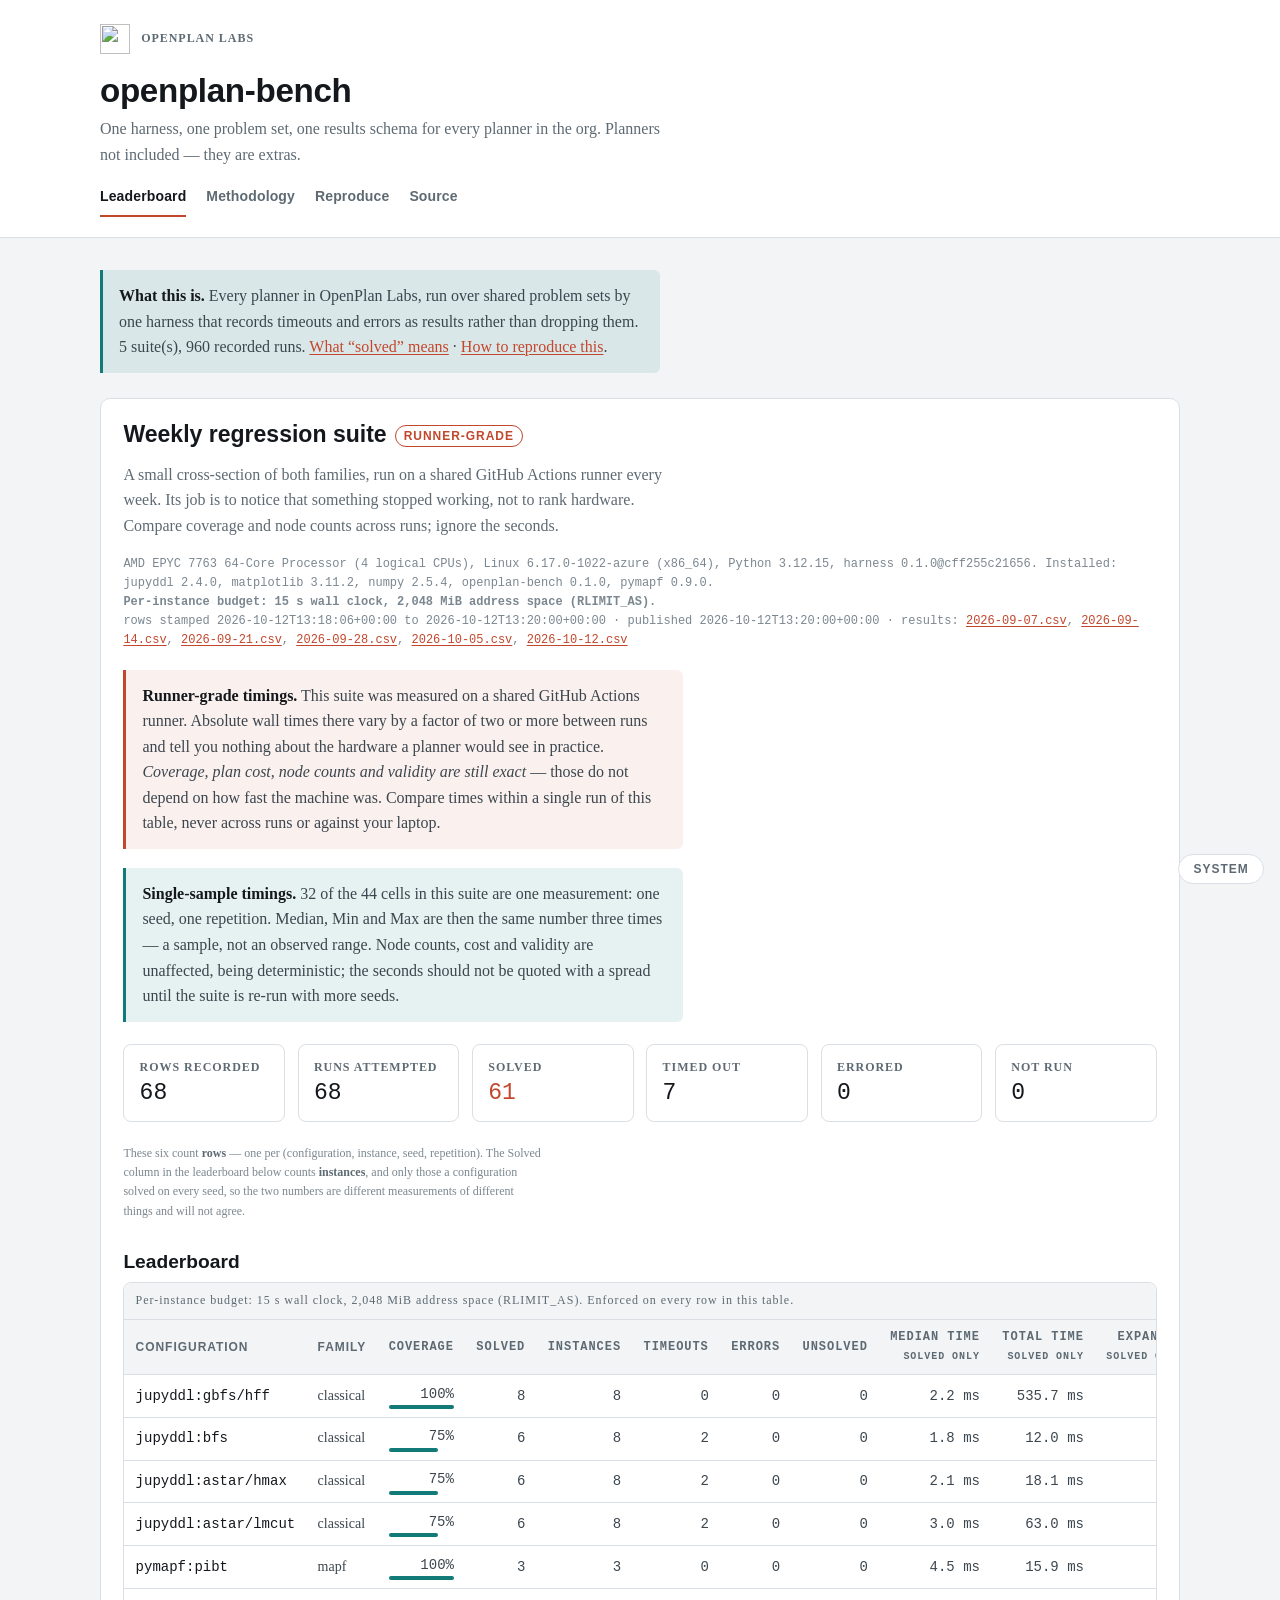
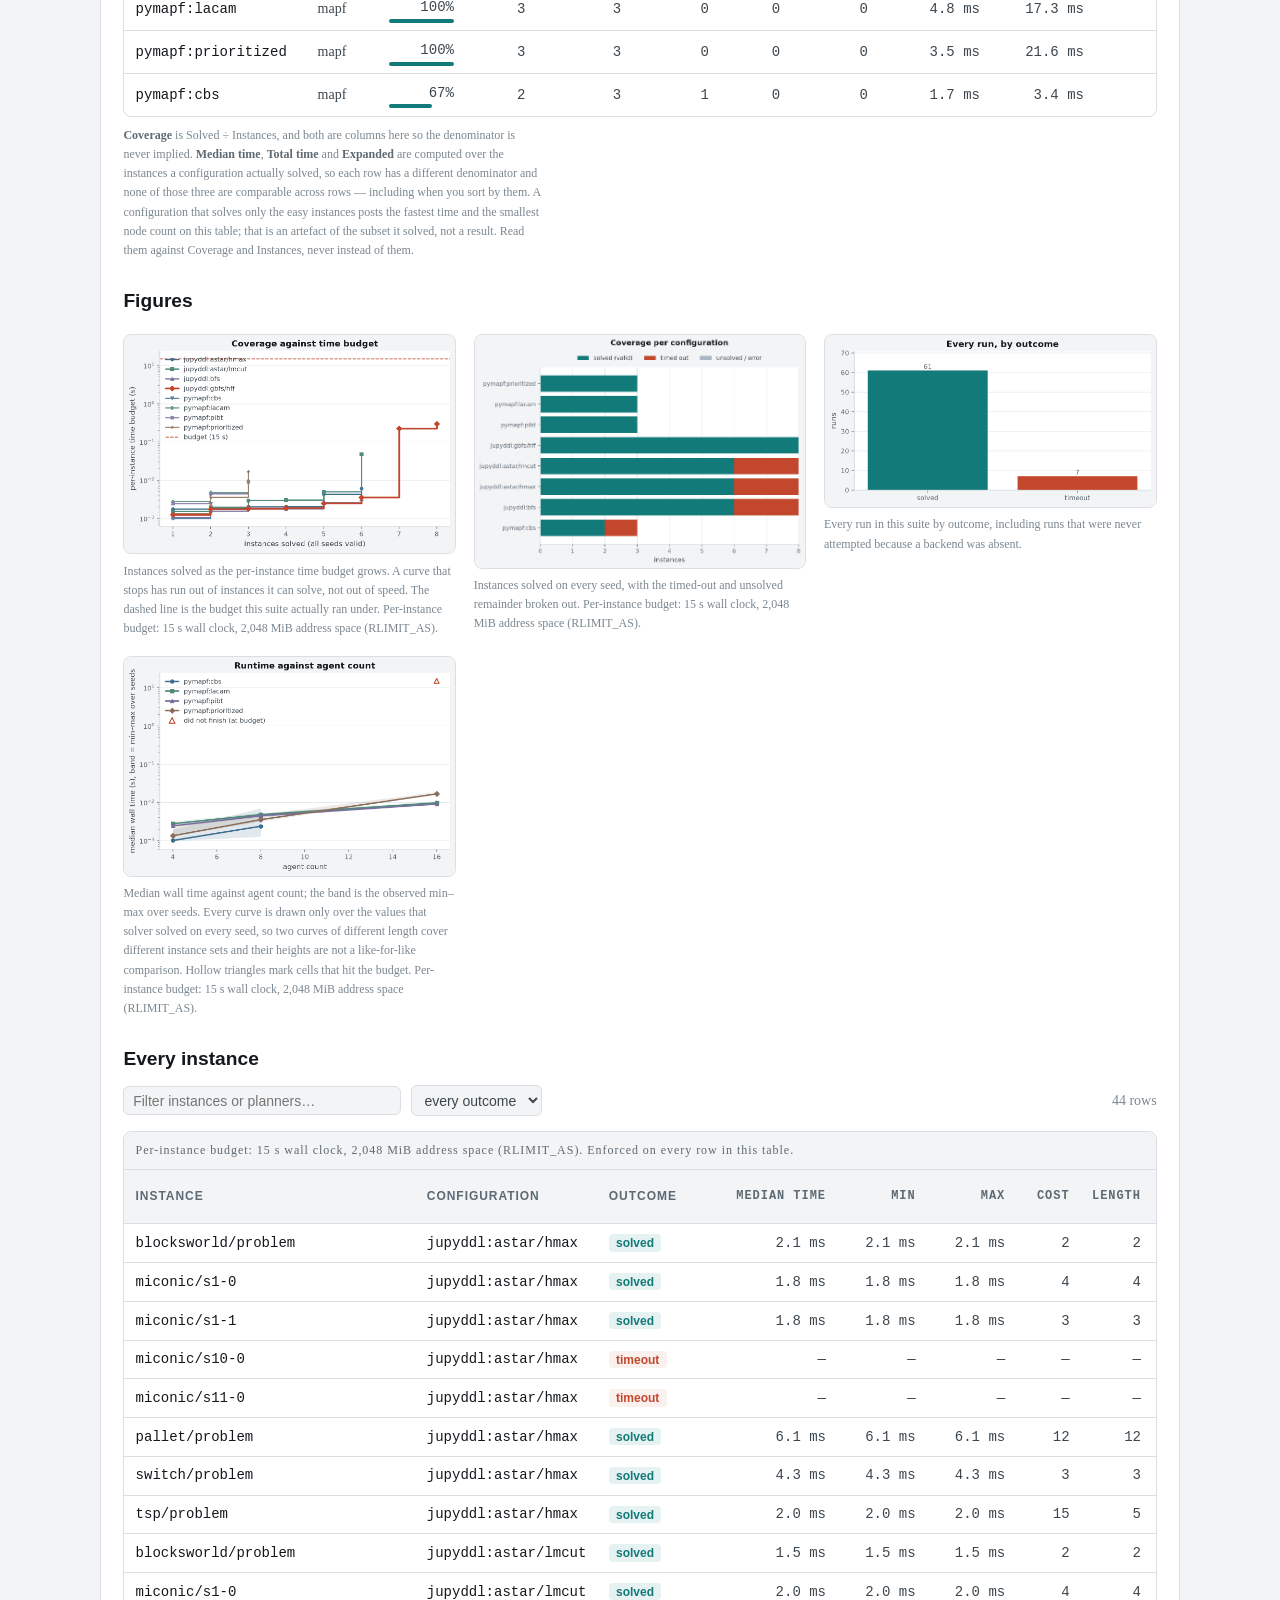
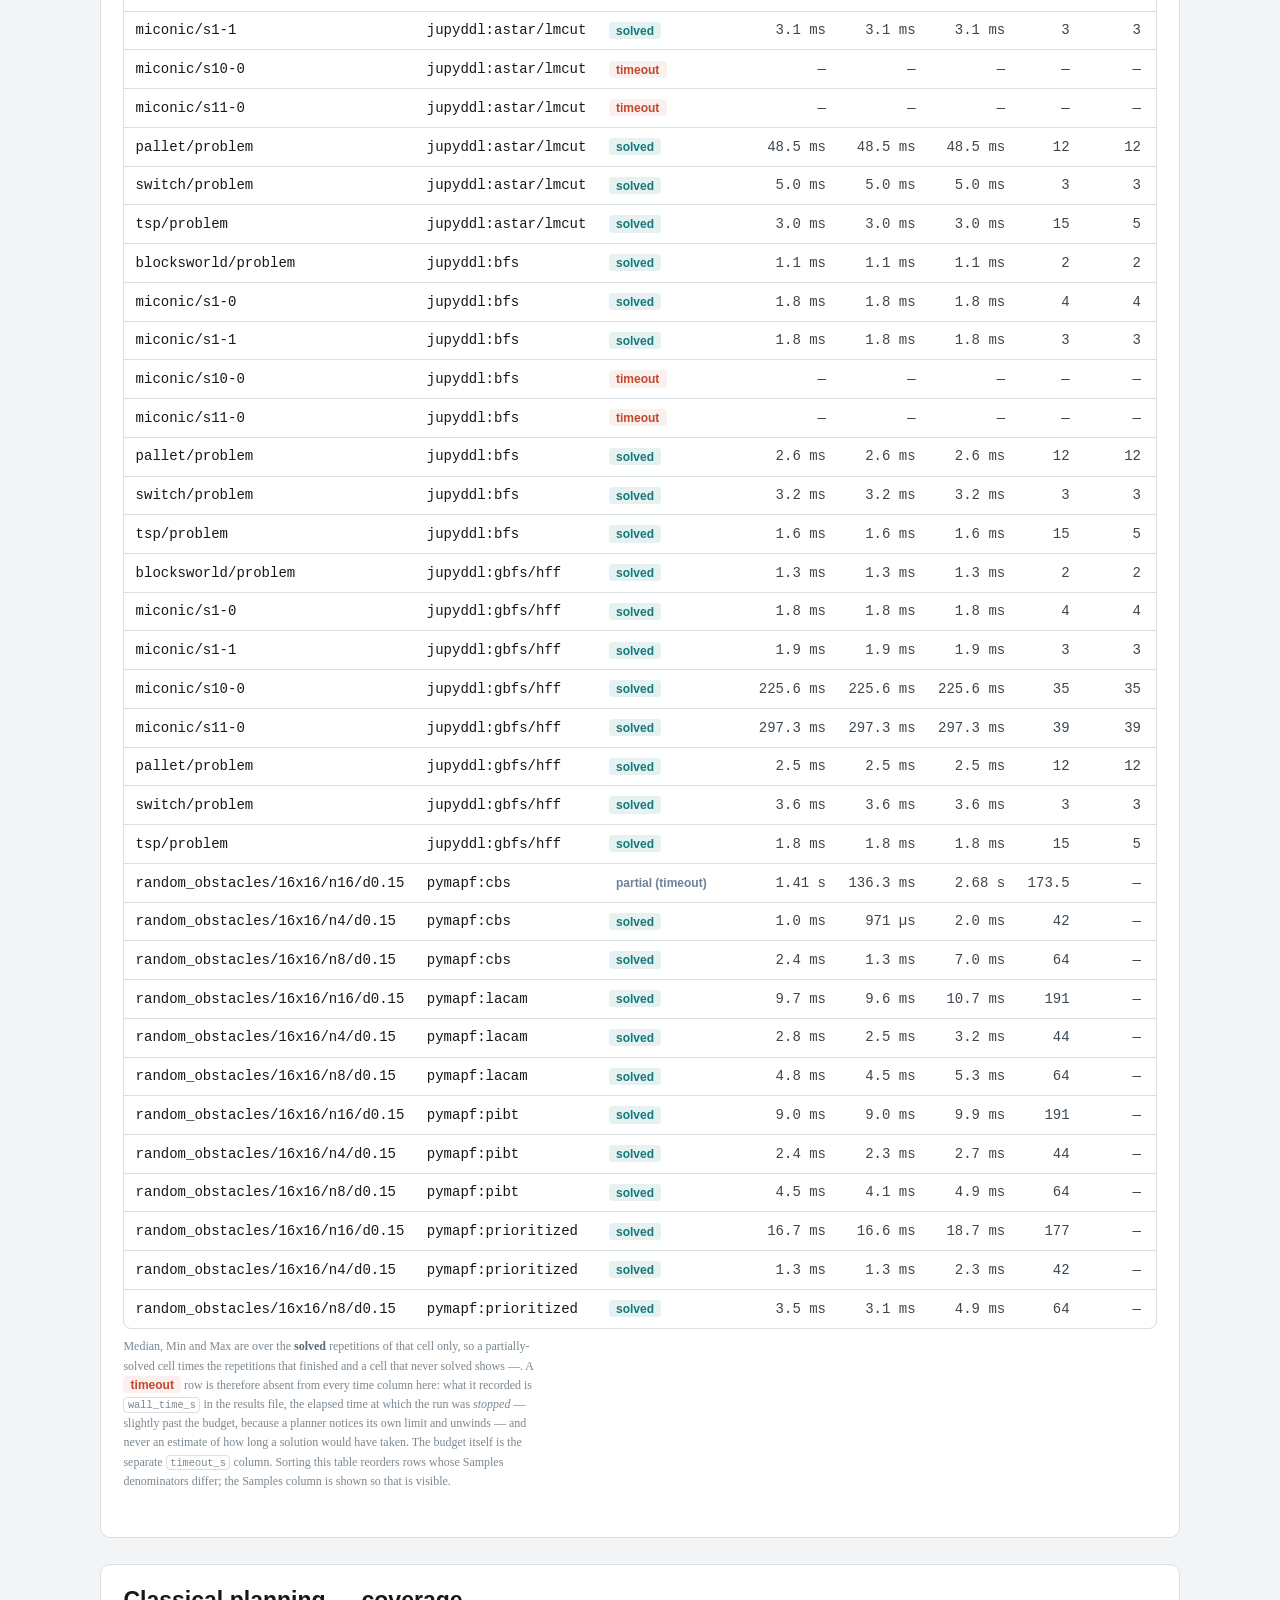
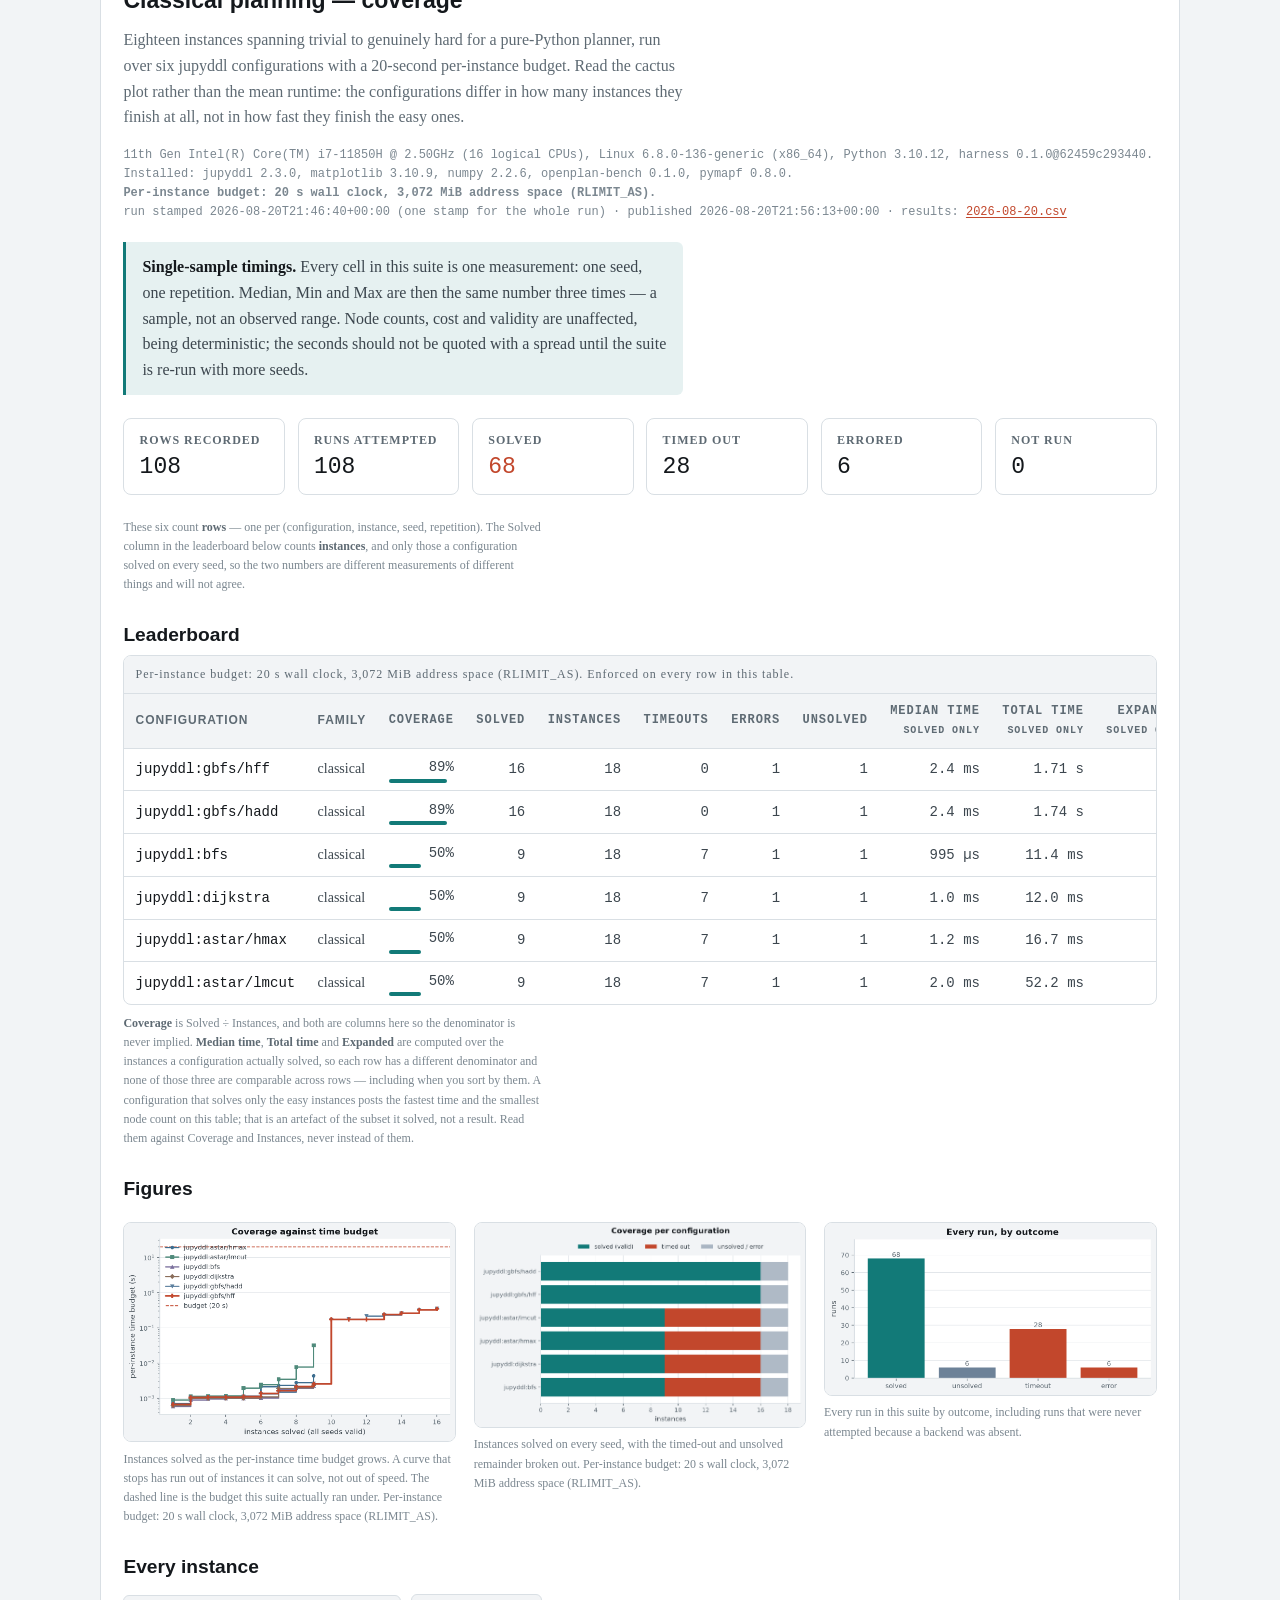
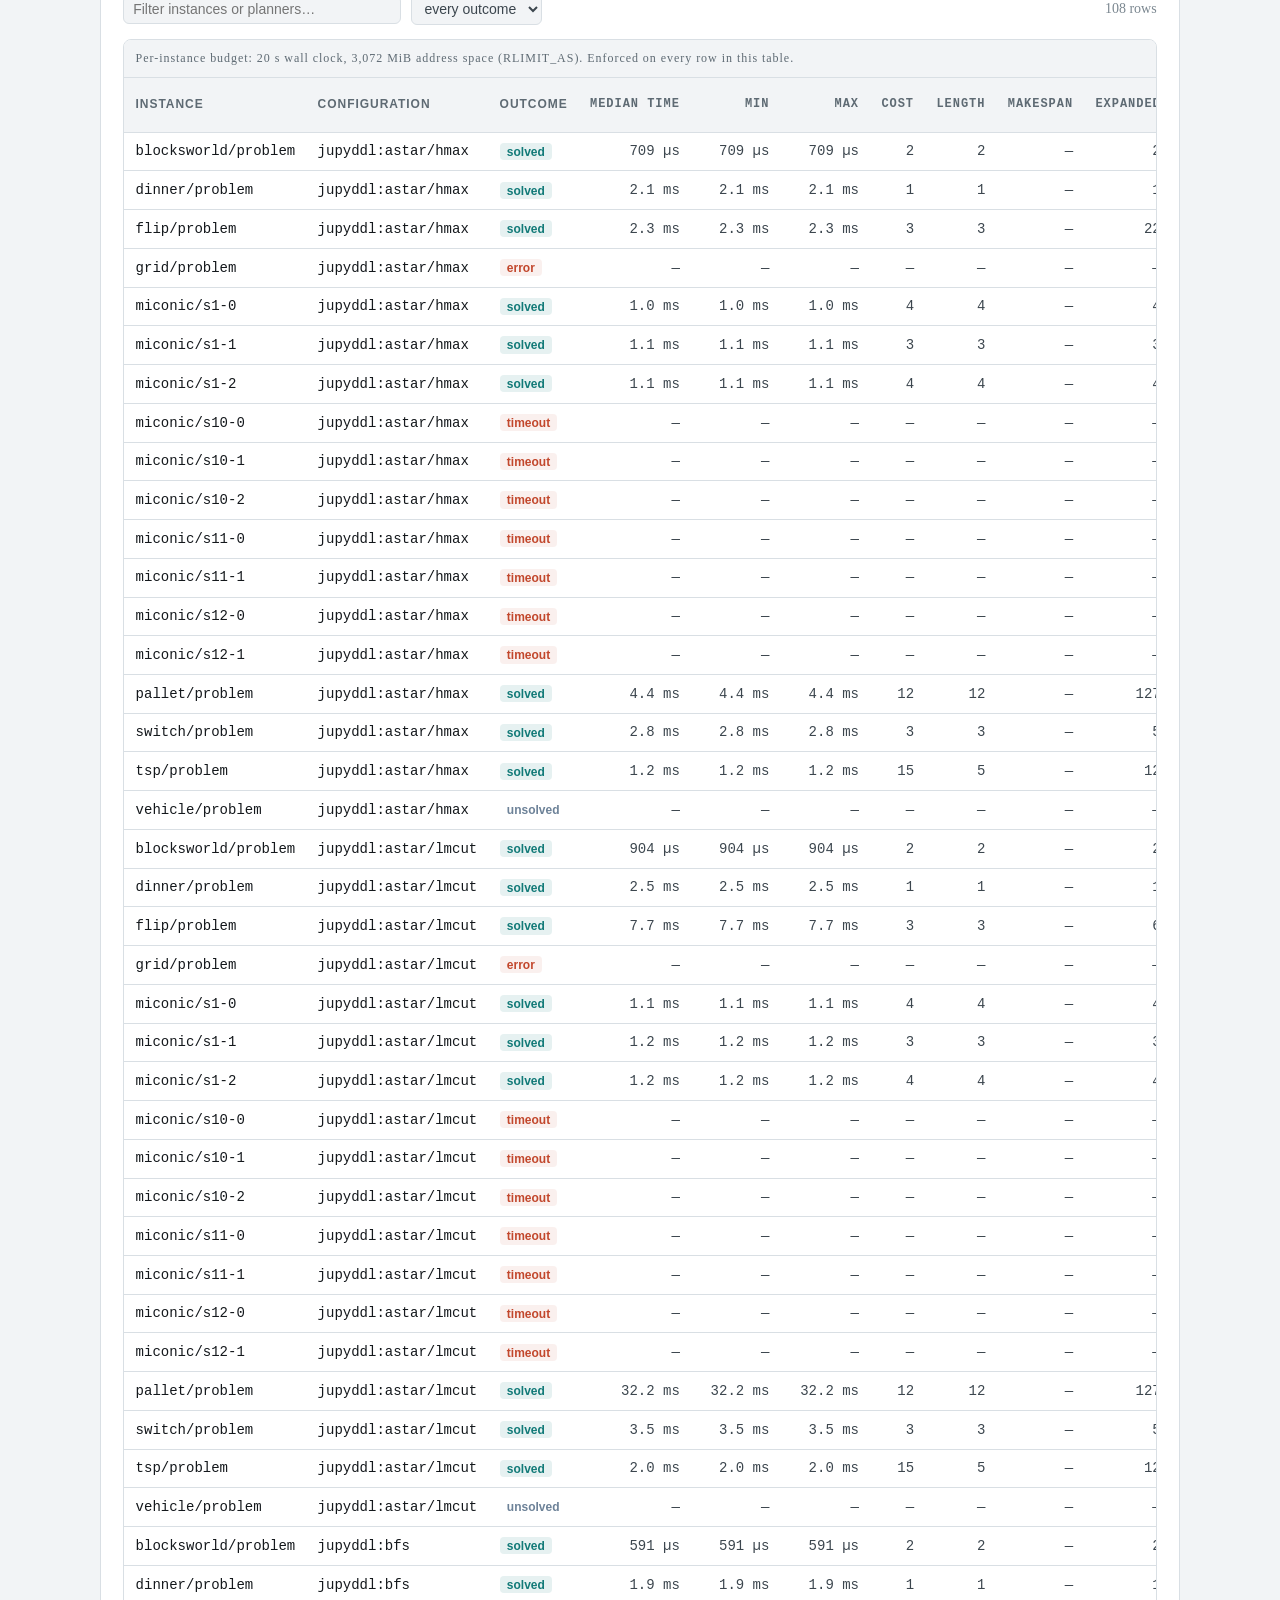
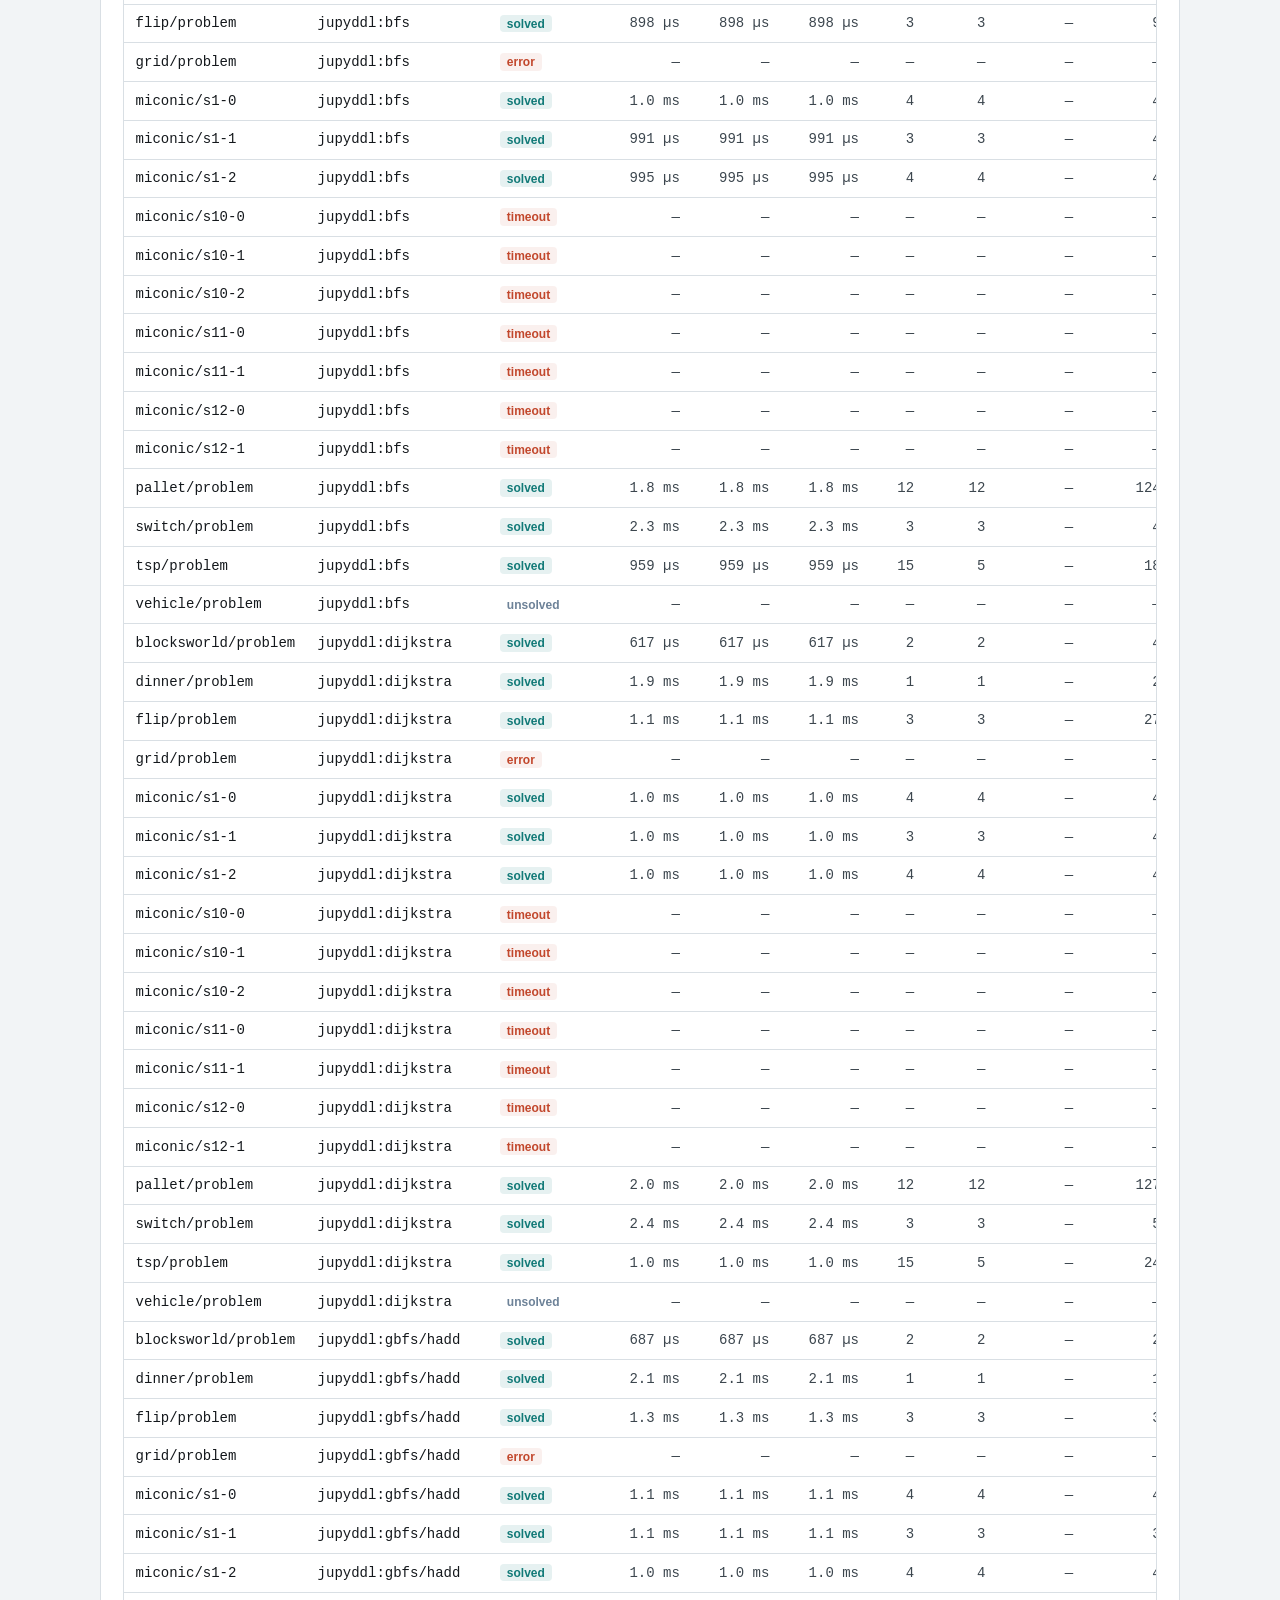
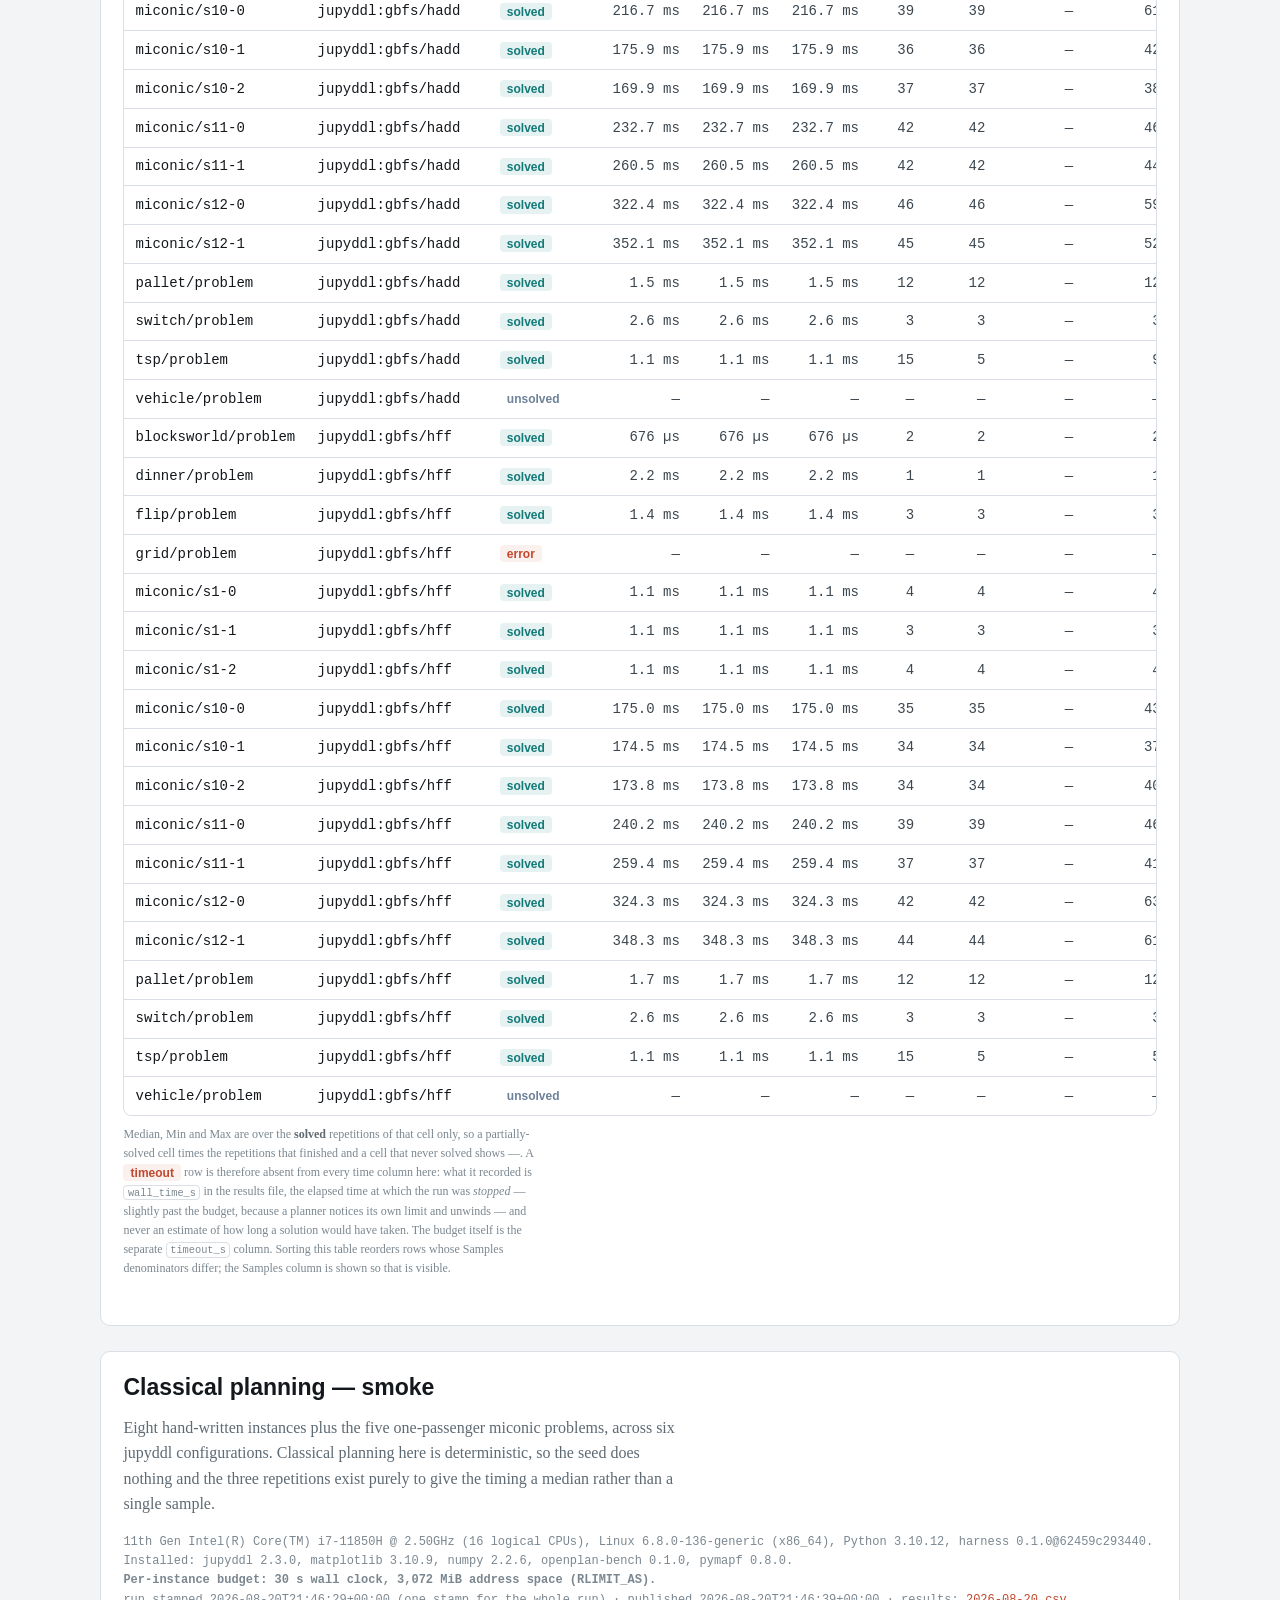
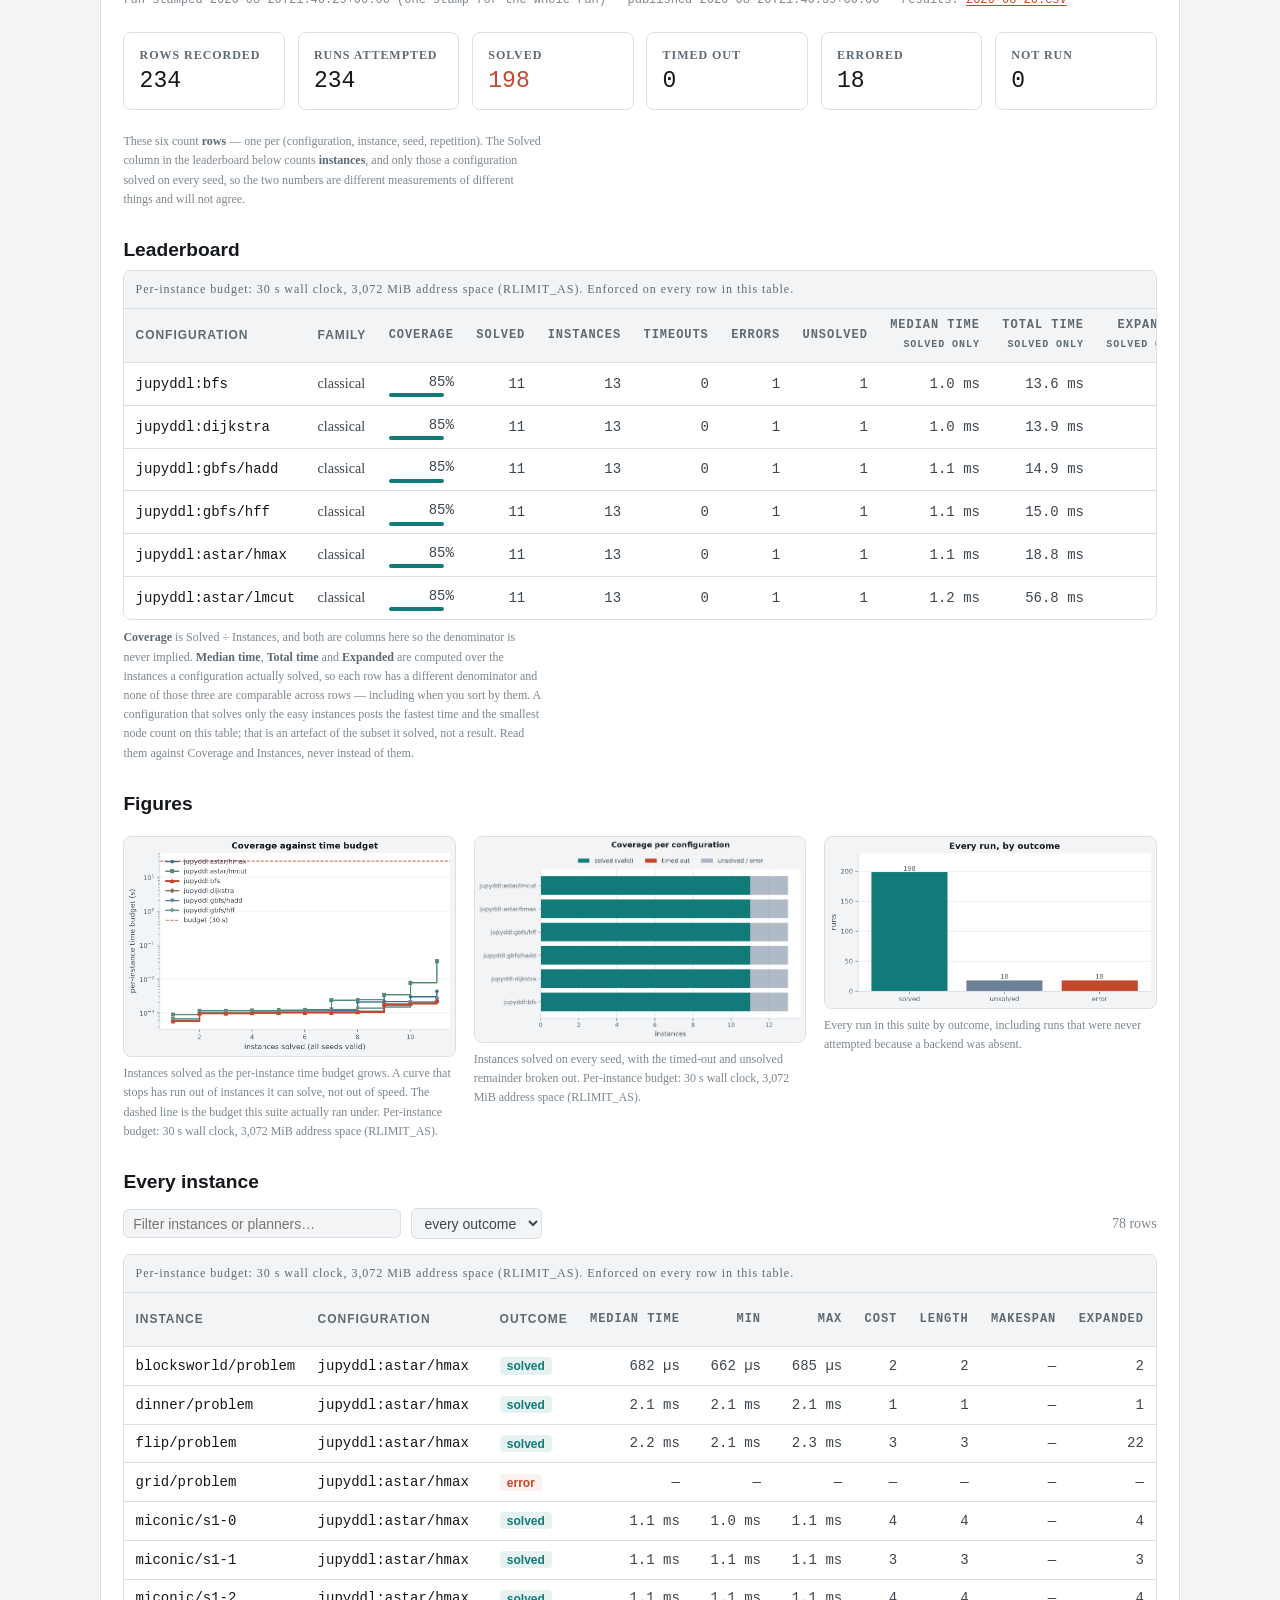
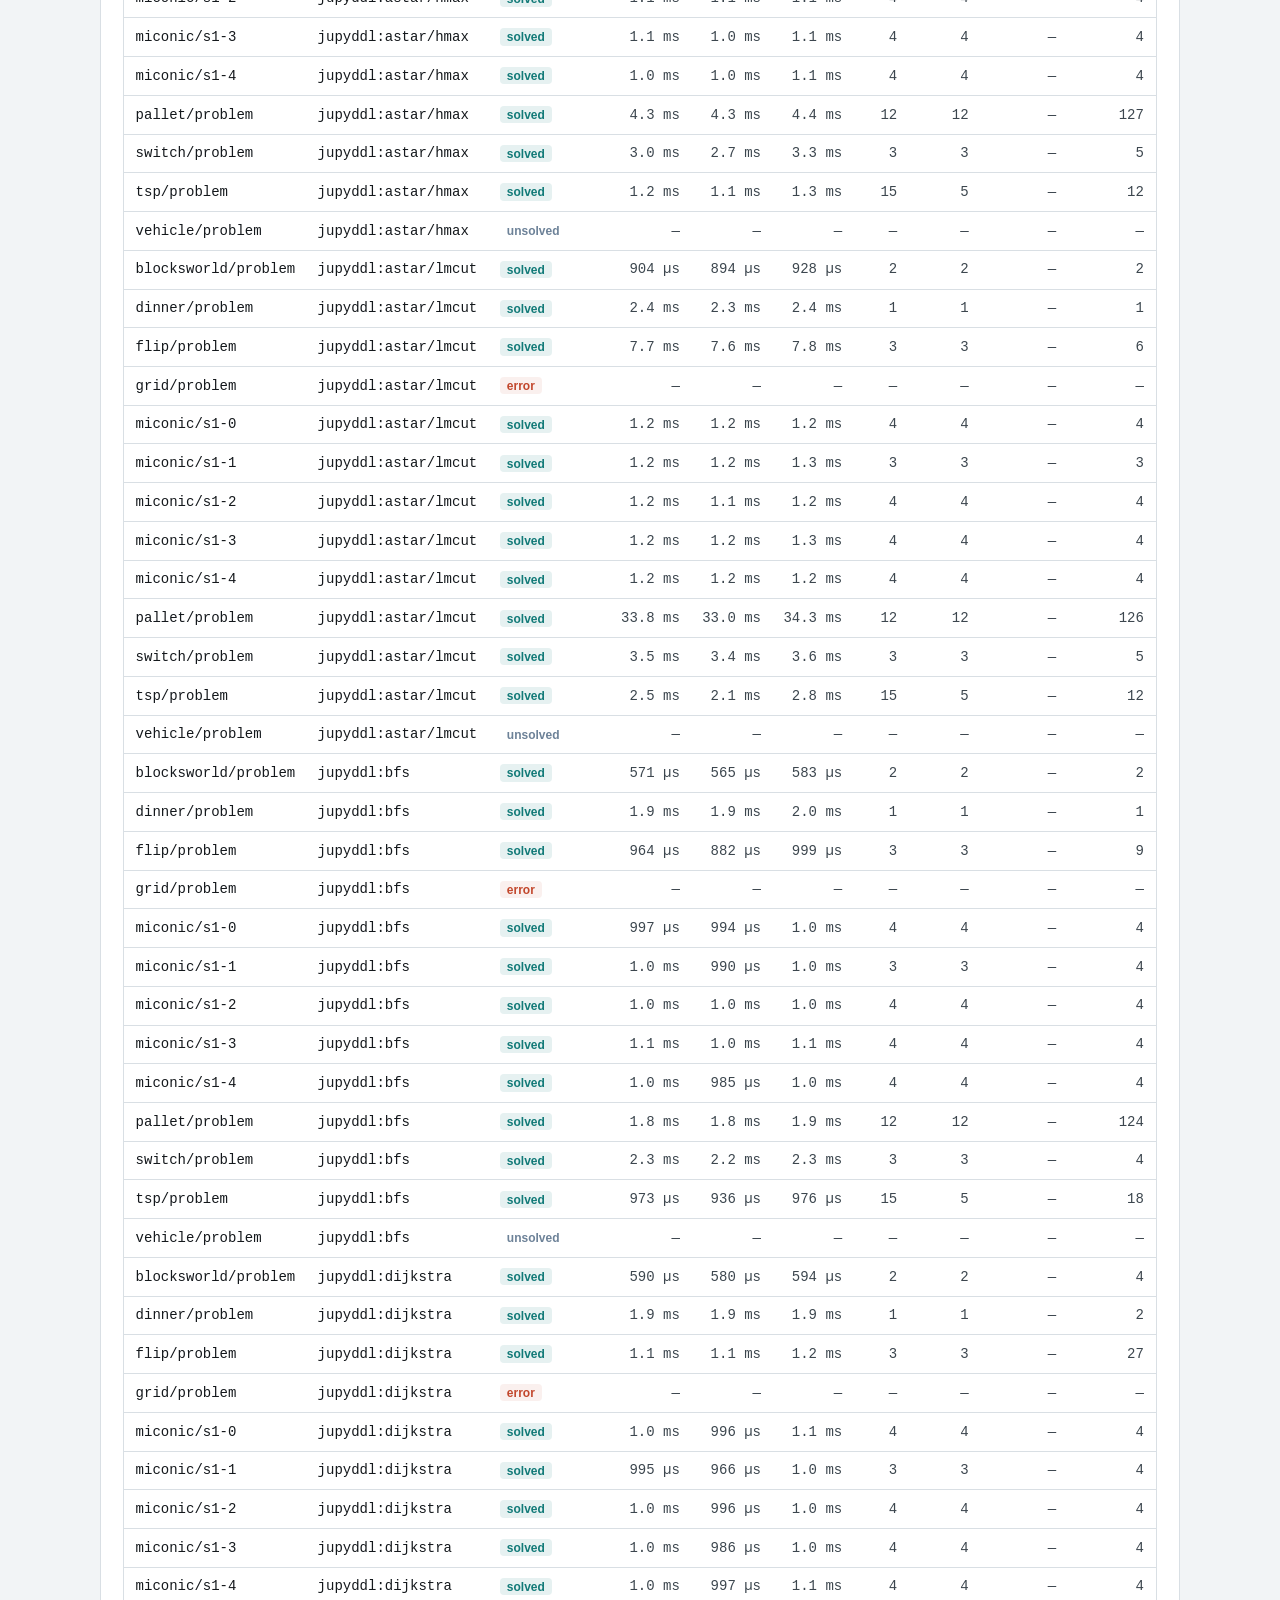
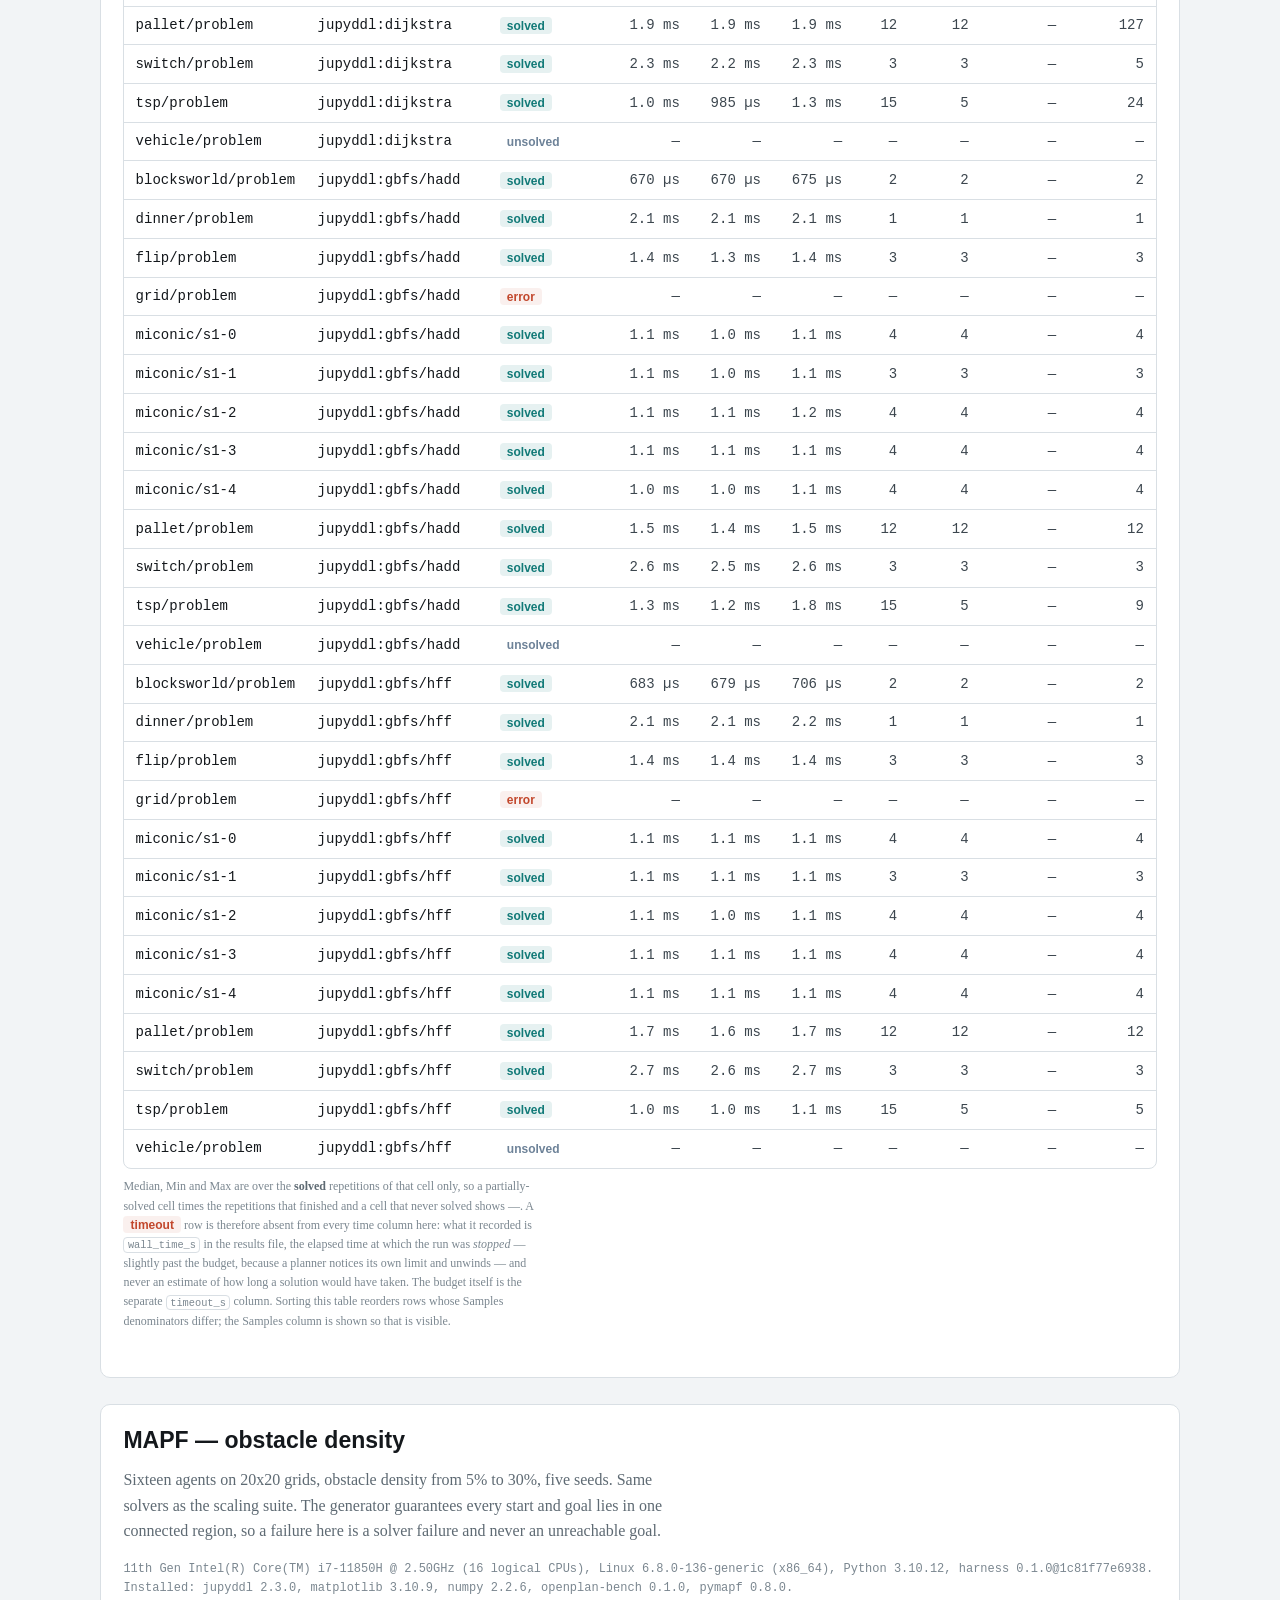
==== commit 8518f460: "bench: weekly runner-grade results Ran on a shared GitHub Actions runner. Coverage, costs and node c" ====
--- a/docs/index.html
+++ b/docs/index.html
@@ -37,10 +37,10 @@
 <section class="suite" id="ci-weekly">
   <h2>Weekly regression suite<span class="badge runner">runner-grade</span></h2>
   <p class="desc">A small cross-section of both families, run on a shared GitHub Actions runner every week. Its job is to notice that something stopped working, not to rank hardware. Compare coverage and node counts across runs; ignore the seconds.</p>
-  <p class="meta">AMD EPYC 7763 64-Core Processor (4 logical CPUs), Linux 6.17.0-1022-azure (x86_64), Python 3.12.14, harness 0.1.0@bd24b1671396. Installed: jupyddl 2.4.0, matplotlib 3.11.2, numpy 2.5.3, openplan-bench 0.1.0, pymapf 0.9.0.<br>
+  <p class="meta">AMD EPYC 7763 64-Core Processor (4 logical CPUs), Linux 6.17.0-1022-azure (x86_64), Python 3.12.15, harness 0.1.0@cff255c21656. Installed: jupyddl 2.4.0, matplotlib 3.11.2, numpy 2.5.4, openplan-bench 0.1.0, pymapf 0.9.0.<br>
      <strong>Per-instance budget: 15 s wall clock, 2,048 MiB address space (RLIMIT_AS).</strong><br>
-     rows stamped 2026-10-05T12:23:26+00:00 to 2026-10-05T12:25:21+00:00 &middot; published 2026-10-05T12:25:21+00:00 &middot;
-     results: <a href="https://github.com/openplan-labs/openplan-bench/blob/main/results/ci-weekly/2026-08-31.csv">2026-08-31.csv</a>, <a href="https://github.com/openplan-labs/openplan-bench/blob/main/results/ci-weekly/2026-09-07.csv">2026-09-07.csv</a>, <a href="https://github.com/openplan-labs/openplan-bench/blob/main/results/ci-weekly/2026-09-14.csv">2026-09-14.csv</a>, <a href="https://github.com/openplan-labs/openplan-bench/blob/main/results/ci-weekly/2026-09-21.csv">2026-09-21.csv</a>, <a href="https://github.com/openplan-labs/openplan-bench/blob/main/results/ci-weekly/2026-09-28.csv">2026-09-28.csv</a>, <a href="https://github.com/openplan-labs/openplan-bench/blob/main/results/ci-weekly/2026-10-05.csv">2026-10-05.csv</a></p>
+     rows stamped 2026-10-12T13:18:06+00:00 to 2026-10-12T13:20:00+00:00 &middot; published 2026-10-12T13:20:00+00:00 &middot;
+     results: <a href="https://github.com/openplan-labs/openplan-bench/blob/main/results/ci-weekly/2026-09-07.csv">2026-09-07.csv</a>, <a href="https://github.com/openplan-labs/openplan-bench/blob/main/results/ci-weekly/2026-09-14.csv">2026-09-14.csv</a>, <a href="https://github.com/openplan-labs/openplan-bench/blob/main/results/ci-weekly/2026-09-21.csv">2026-09-21.csv</a>, <a href="https://github.com/openplan-labs/openplan-bench/blob/main/results/ci-weekly/2026-09-28.csv">2026-09-28.csv</a>, <a href="https://github.com/openplan-labs/openplan-bench/blob/main/results/ci-weekly/2026-10-05.csv">2026-10-05.csv</a>, <a href="https://github.com/openplan-labs/openplan-bench/blob/main/results/ci-weekly/2026-10-12.csv">2026-10-12.csv</a></p>
   <div class="note warn"><p><strong>Runner-grade timings.</strong>
     This suite was measured on a shared GitHub Actions runner. Absolute wall
     times there vary by a factor of two or more between runs and tell you
@@ -70,7 +70,7 @@
     measurements of different things and will not agree.</p>
 
   <h3>Leaderboard</h3>
-<div class="tablewrap"><table data-sortable><caption>Per-instance budget: 15 s wall clock, 2,048 MiB address space (RLIMIT_AS). Enforced on every row in this table.</caption><thead><tr><th>Configuration</th><th>Family</th><th class="num">Coverage</th><th class="num">Solved</th><th class="num">Instances</th><th class="num">Timeouts</th><th class="num">Errors</th><th class="num">Unsolved</th><th class="num">Median time<br><small>solved only</small></th><th class="num">Total time<br><small>solved only</small></th><th class="num">Expanded<br><small>solved only</small></th></tr></thead><tbody><tr><td class="name">jupyddl:gbfs/hff</td><td>classical</td><td class="num barcell" data-sort="1.000000">100%<span class="bar" style="width:100%"></span></td><td class="num">8</td><td class="num">8</td><td class="num">0</td><td class="num">0</td><td class="num">0</td><td class="num" data-sort="0.002198">2.2 ms</td><td class="num" data-sort="0.540520">540.5 ms</td><td class="num">118</td></tr><tr><td class="name">jupyddl:bfs</td><td>classical</td><td class="num barcell" data-sort="0.750000">75%<span class="bar" style="width:75%"></span></td><td class="num">6</td><td class="num">8</td><td class="num">2</td><td class="num">0</td><td class="num">0</td><td class="num" data-sort="0.001748">1.7 ms</td><td class="num" data-sort="0.012180">12.2 ms</td><td class="num">156</td></tr><tr><td class="name">jupyddl:astar/hmax</td><td>classical</td><td class="num barcell" data-sort="0.750000">75%<span class="bar" style="width:75%"></span></td><td class="num">6</td><td class="num">8</td><td class="num">2</td><td class="num">0</td><td class="num">0</td><td class="num" data-sort="0.001866">1.9 ms</td><td class="num" data-sort="0.016633">16.6 ms</td><td class="num">153</td></tr><tr><td class="name">jupyddl:astar/lmcut</td><td>classical</td><td class="num barcell" data-sort="0.750000">75%<span class="bar" style="width:75%"></span></td><td class="num">6</td><td class="num">8</td><td class="num">2</td><td class="num">0</td><td class="num">0</td><td class="num" data-sort="0.002509">2.5 ms</td><td class="num" data-sort="0.054773">54.8 ms</td><td class="num">153</td></tr><tr><td class="name">pymapf:pibt</td><td>mapf</td><td class="num barcell" data-sort="1.000000">100%<span class="bar" style="width:100%"></span></td><td class="num">3</td><td class="num">3</td><td class="num">0</td><td class="num">0</td><td class="num">0</td><td class="num" data-sort="0.004415">4.4 ms</td><td class="num" data-sort="0.015889">15.9 ms</td><td class="num">155</td></tr><tr><td class="name">pymapf:lacam</td><td>mapf</td><td class="num barcell" data-sort="1.000000">100%<span class="bar" style="width:100%"></span></td><td class="num">3</td><td class="num">3</td><td class="num">0</td><td class="num">0</td><td class="num">0</td><td class="num" data-sort="0.004773">4.8 ms</td><td class="num" data-sort="0.017229">17.2 ms</td><td class="num">155</td></tr><tr><td class="name">pymapf:prioritized</td><td>mapf</td><td class="num barcell" data-sort="1.000000">100%<span class="bar" style="width:100%"></span></td><td class="num">3</td><td class="num">3</td><td class="num">0</td><td class="num">0</td><td class="num">0</td><td class="num" data-sort="0.003472">3.5 ms</td><td class="num" data-sort="0.021625">21.6 ms</td><td class="num">84</td></tr><tr><td class="name">pymapf:cbs</td><td>mapf</td><td class="num barcell" data-sort="0.666667">67%<span class="bar" style="width:67%"></span></td><td class="num">2</td><td class="num">3</td><td class="num">1</td><td class="num">0</td><td class="num">0</td><td class="num" data-sort="0.001684">1.7 ms</td><td class="num" data-sort="0.003368">3.4 ms</td><td class="num">987</td></tr></tbody></table></div><p class="caption"><strong>Coverage</strong> is Solved &divide; Instances, and both are columns here so the denominator is never implied. <strong>Median time</strong>, <strong>Total time</strong> and <strong>Expanded</strong> are computed over the instances a configuration actually solved, so each row has a different denominator and none of those three are comparable across rows — including when you sort by them. A configuration that solves only the easy instances posts the fastest time and the smallest node count on this table; that is an artefact of the subset it solved, not a result. Read them against Coverage and Instances, never instead of them.</p>
+<div class="tablewrap"><table data-sortable><caption>Per-instance budget: 15 s wall clock, 2,048 MiB address space (RLIMIT_AS). Enforced on every row in this table.</caption><thead><tr><th>Configuration</th><th>Family</th><th class="num">Coverage</th><th class="num">Solved</th><th class="num">Instances</th><th class="num">Timeouts</th><th class="num">Errors</th><th class="num">Unsolved</th><th class="num">Median time<br><small>solved only</small></th><th class="num">Total time<br><small>solved only</small></th><th class="num">Expanded<br><small>solved only</small></th></tr></thead><tbody><tr><td class="name">jupyddl:gbfs/hff</td><td>classical</td><td class="num barcell" data-sort="1.000000">100%<span class="bar" style="width:100%"></span></td><td class="num">8</td><td class="num">8</td><td class="num">0</td><td class="num">0</td><td class="num">0</td><td class="num" data-sort="0.002177">2.2 ms</td><td class="num" data-sort="0.535666">535.7 ms</td><td class="num">118</td></tr><tr><td class="name">jupyddl:bfs</td><td>classical</td><td class="num barcell" data-sort="0.750000">75%<span class="bar" style="width:75%"></span></td><td class="num">6</td><td class="num">8</td><td class="num">2</td><td class="num">0</td><td class="num">0</td><td class="num" data-sort="0.001777">1.8 ms</td><td class="num" data-sort="0.011961">12.0 ms</td><td class="num">156</td></tr><tr><td class="name">jupyddl:astar/hmax</td><td>classical</td><td class="num barcell" data-sort="0.750000">75%<span class="bar" style="width:75%"></span></td><td class="num">6</td><td class="num">8</td><td class="num">2</td><td class="num">0</td><td class="num">0</td><td class="num" data-sort="0.002054">2.1 ms</td><td class="num" data-sort="0.018107">18.1 ms</td><td class="num">153</td></tr><tr><td class="name">jupyddl:astar/lmcut</td><td>classical</td><td class="num barcell" data-sort="0.750000">75%<span class="bar" style="width:75%"></span></td><td class="num">6</td><td class="num">8</td><td class="num">2</td><td class="num">0</td><td class="num">0</td><td class="num" data-sort="0.003013">3.0 ms</td><td class="num" data-sort="0.062981">63.0 ms</td><td class="num">152</td></tr><tr><td class="name">pymapf:pibt</td><td>mapf</td><td class="num barcell" data-sort="1.000000">100%<span class="bar" style="width:100%"></span></td><td class="num">3</td><td class="num">3</td><td class="num">0</td><td class="num">0</td><td class="num">0</td><td class="num" data-sort="0.004460">4.5 ms</td><td class="num" data-sort="0.015929">15.9 ms</td><td class="num">155</td></tr><tr><td class="name">pymapf:lacam</td><td>mapf</td><td class="num barcell" data-sort="1.000000">100%<span class="bar" style="width:100%"></span></td><td class="num">3</td><td class="num">3</td><td class="num">0</td><td class="num">0</td><td class="num">0</td><td class="num" data-sort="0.004807">4.8 ms</td><td class="num" data-sort="0.017321">17.3 ms</td><td class="num">155</td></tr><tr><td class="name">pymapf:prioritized</td><td>mapf</td><td class="num barcell" data-sort="1.000000">100%<span class="bar" style="width:100%"></span></td><td class="num">3</td><td class="num">3</td><td class="num">0</td><td class="num">0</td><td class="num">0</td><td class="num" data-sort="0.003545">3.5 ms</td><td class="num" data-sort="0.021578">21.6 ms</td><td class="num">84</td></tr><tr><td class="name">pymapf:cbs</td><td>mapf</td><td class="num barcell" data-sort="0.666667">67%<span class="bar" style="width:67%"></span></td><td class="num">2</td><td class="num">3</td><td class="num">1</td><td class="num">0</td><td class="num">0</td><td class="num" data-sort="0.001696">1.7 ms</td><td class="num" data-sort="0.003393">3.4 ms</td><td class="num">987</td></tr></tbody></table></div><p class="caption"><strong>Coverage</strong> is Solved &divide; Instances, and both are columns here so the denominator is never implied. <strong>Median time</strong>, <strong>Total time</strong> and <strong>Expanded</strong> are computed over the instances a configuration actually solved, so each row has a different denominator and none of those three are comparable across rows — including when you sort by them. A configuration that solves only the easy instances posts the fastest time and the smallest node count on this table; that is an artefact of the subset it solved, not a result. Read them against Coverage and Instances, never instead of them.</p>
 
   <h3>Figures</h3>
   <div class="figs">
@@ -107,7 +107,7 @@
     <span class="count"></span>
   </div>
 
-<div class="tablewrap"><table data-sortable><caption>Per-instance budget: 15 s wall clock, 2,048 MiB address space (RLIMIT_AS). Enforced on every row in this table.</caption><thead><tr><th>Instance</th><th>Configuration</th><th>Outcome</th><th class="num">Median time</th><th class="num">Min</th><th class="num">Max</th><th class="num">Cost</th><th class="num">Length</th><th class="num">Makespan</th><th class="num">Expanded</th><th class="num">Samples<br><small>seeds x reps</small></th><th>Note</th></tr></thead><tbody><tr data-outcome="solved"><td class="name">blocksworld/problem</td><td class="name">jupyddl:astar/hmax</td><td><span class="pill solved">solved</span></td><td class="num" data-sort="0.001271">1.3 ms</td><td class="num" data-sort="0.001271">1.3 ms</td><td class="num" data-sort="0.001271">1.3 ms</td><td class="num">2</td><td class="num">2</td><td class="num">—</td><td class="num">2</td><td class="num">1/1</td><td></td></tr><tr data-outcome="solved"><td class="name">miconic/s1-0</td><td class="name">jupyddl:astar/hmax</td><td><span class="pill solved">solved</span></td><td class="num" data-sort="0.001834">1.8 ms</td><td class="num" data-sort="0.001834">1.8 ms</td><td class="num" data-sort="0.001834">1.8 ms</td><td class="num">4</td><td class="num">4</td><td class="num">—</td><td class="num">4</td><td class="num">1/1</td><td></td></tr><tr data-outcome="solved"><td class="name">miconic/s1-1</td><td class="name">jupyddl:astar/hmax</td><td><span class="pill solved">solved</span></td><td class="num" data-sort="0.001835">1.8 ms</td><td class="num" data-sort="0.001835">1.8 ms</td><td class="num" data-sort="0.001835">1.8 ms</td><td class="num">3</td><td class="num">3</td><td class="num">—</td><td class="num">3</td><td class="num">1/1</td><td></td></tr><tr data-outcome="timeout"><td class="name">miconic/s10-0</td><td class="name">jupyddl:astar/hmax</td><td><span class="pill timeout">timeout</span></td><td class="num" data-sort="0.000000">—</td><td class="num" data-sort="0.000000">—</td><td class="num" data-sort="0.000000">—</td><td class="num">—</td><td class="num">—</td><td class="num">—</td><td class="num">—</td><td class="num">0/1</td><td>planner stopped on its internal time limit</td></tr><tr data-outcome="timeout"><td class="name">miconic/s11-0</td><td class="name">jupyddl:astar/hmax</td><td><span class="pill timeout">timeout</span></td><td class="num" data-sort="0.000000">—</td><td class="num" data-sort="0.000000">—</td><td class="num" data-sort="0.000000">—</td><td class="num">—</td><td class="num">—</td><td class="num">—</td><td class="num">—</td><td class="num">0/1</td><td>planner stopped on its internal time limit</td></tr><tr data-outcome="solved"><td class="name">pallet/problem</td><td class="name">jupyddl:astar/hmax</td><td><span class="pill solved">solved</span></td><td class="num" data-sort="0.005936">5.9 ms</td><td class="num" data-sort="0.005936">5.9 ms</td><td class="num" data-sort="0.005936">5.9 ms</td><td class="num">12</td><td class="num">12</td><td class="num">—</td><td class="num">127</td><td class="num">1/1</td><td></td></tr><tr data-outcome="solved"><td class="name">switch/problem</td><td class="name">jupyddl:astar/hmax</td><td><span class="pill solved">solved</span></td><td class="num" data-sort="0.003860">3.9 ms</td><td class="num" data-sort="0.003860">3.9 ms</td><td class="num" data-sort="0.003860">3.9 ms</td><td class="num">3</td><td class="num">3</td><td class="num">—</td><td class="num">5</td><td class="num">1/1</td><td></td></tr><tr data-outcome="solved"><td class="name">tsp/problem</td><td class="name">jupyddl:astar/hmax</td><td><span class="pill solved">solved</span></td><td class="num" data-sort="0.001896">1.9 ms</td><td class="num" data-sort="0.001896">1.9 ms</td><td class="num" data-sort="0.001896">1.9 ms</td><td class="num">15</td><td class="num">5</td><td class="num">—</td><td class="num">12</td><td class="num">1/1</td><td></td></tr><tr data-outcome="solved"><td class="name">blocksworld/problem</td><td class="name">jupyddl:astar/lmcut</td><td><span class="pill solved">solved</span></td><td class="num" data-sort="0.001628">1.6 ms</td><td class="num" data-sort="0.001628">1.6 ms</td><td class="num" data-sort="0.001628">1.6 ms</td><td class="num">2</td><td class="num">2</td><td class="num">—</td><td class="num">2</td><td class="num">1/1</td><td></td></tr><tr data-outcome="solved"><td class="name">miconic/s1-0</td><td class="name">jupyddl:astar/lmcut</td><td><span class="pill solved">solved</span></td><td class="num" data-sort="0.002023">2.0 ms</td><td class="num" data-sort="0.002023">2.0 ms</td><td class="num" data-sort="0.002023">2.0 ms</td><td class="num">4</td><td class="num">4</td><td class="num">—</td><td class="num">4</td><td class="num">1/1</td><td></td></tr><tr data-outcome="solved"><td class="name">miconic/s1-1</td><td class="name">jupyddl:astar/lmcut</td><td><span class="pill solved">solved</span></td><td class="num" data-sort="0.001977">2.0 ms</td><td class="num" data-sort="0.001977">2.0 ms</td><td class="num" data-sort="0.001977">2.0 ms</td><td class="num">3</td><td class="num">3</td><td class="num">—</td><td class="num">3</td><td class="num">1/1</td><td></td></tr><tr data-outcome="timeout"><td class="name">miconic/s10-0</td><td class="name">jupyddl:astar/lmcut</td><td><span class="pill timeout">timeout</span></td><td class="num" data-sort="0.000000">—</td><td class="num" data-sort="0.000000">—</td><td class="num" data-sort="0.000000">—</td><td class="num">—</td><td class="num">—</td><td class="num">—</td><td class="num">—</td><td class="num">0/1</td><td>planner stopped on its internal time limit</td></tr><tr data-outcome="timeout"><td class="name">miconic/s11-0</td><td class="name">jupyddl:astar/lmcut</td><td><span class="pill timeout">timeout</span></td><td class="num" data-sort="0.000000">—</td><td class="num" data-sort="0.000000">—</td><td class="num" data-sort="0.000000">—</td><td class="num">—</td><td class="num">—</td><td class="num">—</td><td class="num">—</td><td class="num">0/1</td><td>planner stopped on its internal time limit</td></tr><tr data-outcome="solved"><td class="name">pallet/problem</td><td class="name">jupyddl:astar/lmcut</td><td><span class="pill solved">solved</span></td><td class="num" data-sort="0.041069">41.1 ms</td><td class="num" data-sort="0.041069">41.1 ms</td><td class="num" data-sort="0.041069">41.1 ms</td><td class="num">12</td><td class="num">12</td><td class="num">—</td><td class="num">127</td><td class="num">1/1</td><td></td></tr><tr data-outcome="solved"><td class="name">switch/problem</td><td class="name">jupyddl:astar/lmcut</td><td><span class="pill solved">solved</span></td><td class="num" data-sort="0.005082">5.1 ms</td><td class="num" data-sort="0.005082">5.1 ms</td><td class="num" data-sort="0.005082">5.1 ms</td><td class="num">3</td><td class="num">3</td><td class="num">—</td><td class="num">5</td><td class="num">1/1</td><td></td></tr><tr data-outcome="solved"><td class="name">tsp/problem</td><td class="name">jupyddl:astar/lmcut</td><td><span class="pill solved">solved</span></td><td class="num" data-sort="0.002996">3.0 ms</td><td class="num" data-sort="0.002996">3.0 ms</td><td class="num" data-sort="0.002996">3.0 ms</td><td class="num">15</td><td class="num">5</td><td class="num">—</td><td class="num">12</td><td class="num">1/1</td><td></td></tr><tr data-outcome="solved"><td class="name">blocksworld/problem</td><td class="name">jupyddl:bfs</td><td><span class="pill solved">solved</span></td><td class="num" data-sort="0.001108">1.1 ms</td><td class="num" data-sort="0.001108">1.1 ms</td><td class="num" data-sort="0.001108">1.1 ms</td><td class="num">2</td><td class="num">2</td><td class="num">—</td><td class="num">2</td><td class="num">1/1</td><td></td></tr><tr data-outcome="solved"><td class="name">miconic/s1-0</td><td class="name">jupyddl:bfs</td><td><span class="pill solved">solved</span></td><td class="num" data-sort="0.001726">1.7 ms</td><td class="num" data-sort="0.001726">1.7 ms</td><td class="num" data-sort="0.001726">1.7 ms</td><td class="num">4</td><td class="num">4</td><td class="num">—</td><td class="num">4</td><td class="num">1/1</td><td></td></tr><tr data-outcome="solved"><td class="name">miconic/s1-1</td><td class="name">jupyddl:bfs</td><td><span class="pill solved">solved</span></td><td class="num" data-sort="0.001769">1.8 ms</td><td class="num" data-sort="0.001769">1.8 ms</td><td class="num" data-sort="0.001769">1.8 ms</td><td class="num">3</td><td class="num">3</td><td class="num">—</td><td class="num">4</td><td class="num">1/1</td><td></td></tr><tr data-outcome="timeout"><td class="name">miconic/s10-0</td><td class="name">jupyddl:bfs</td><td><span class="pill timeout">timeout</span></td><td class="num" data-sort="0.000000">—</td><td class="num" data-sort="0.000000">—</td><td class="num" data-sort="0.000000">—</td><td class="num">—</td><td class="num">—</td><td class="num">—</td><td class="num">—</td><td class="num">0/1</td><td>planner stopped on its internal time limit</td></tr><tr data-outcome="timeout"><td class="name">miconic/s11-0</td><td class="name">jupyddl:bfs</td><td><span class="pill timeout">timeout</span></td><td class="num" data-sort="0.000000">—</td><td class="num" data-sort="0.000000">—</td><td class="num" data-sort="0.000000">—</td><td class="num">—</td><td class="num">—</td><td class="num">—</td><td class="num">—</td><td class="num">0/1</td><td>planner stopped on its internal time limit</td></tr><tr data-outcome="solved"><td class="name">pallet/problem</td><td class="name">jupyddl:bfs</td><td><span class="pill solved">solved</span></td><td class="num" data-sort="0.002636">2.6 ms</td><td class="num" data-sort="0.002636">2.6 ms</td><td class="num" data-sort="0.002636">2.6 ms</td><td class="num">12</td><td class="num">12</td><td class="num">—</td><td class="num">124</td><td class="num">1/1</td><td></td></tr><tr data-outcome="solved"><td class="name">switch/problem</td><td class="name">jupyddl:bfs</td><td><span class="pill solved">solved</span></td><td class="num" data-sort="0.003249">3.2 ms</td><td class="num" data-sort="0.003249">3.2 ms</td><td class="num" data-sort="0.003249">3.2 ms</td><td class="num">3</td><td class="num">3</td><td class="num">—</td><td class="num">4</td><td class="num">1/1</td><td></td></tr><tr data-outcome="solved"><td class="name">tsp/problem</td><td class="name">jupyddl:bfs</td><td><span class="pill solved">solved</span></td><td class="num" data-sort="0.001692">1.7 ms</td><td class="num" data-sort="0.001692">1.7 ms</td><td class="num" data-sort="0.001692">1.7 ms</td><td class="num">15</td><td class="num">5</td><td class="num">—</td><td class="num">18</td><td class="num">1/1</td><td></td></tr><tr data-outcome="solved"><td class="name">blocksworld/problem</td><td class="name">jupyddl:gbfs/hff</td><td><span class="pill solved">solved</span></td><td class="num" data-sort="0.001268">1.3 ms</td><td class="num" data-sort="0.001268">1.3 ms</td><td class="num" data-sort="0.001268">1.3 ms</td><td class="num">2</td><td class="num">2</td><td class="num">—</td><td class="num">2</td><td class="num">1/1</td><td></td></tr><tr data-outcome="solved"><td class="name">miconic/s1-0</td><td class="name">jupyddl:gbfs/hff</td><td><span class="pill solved">solved</span></td><td class="num" data-sort="0.001952">2.0 ms</td><td class="num" data-sort="0.001952">2.0 ms</td><td class="num" data-sort="0.001952">2.0 ms</td><td class="num">4</td><td class="num">4</td><td class="num">—</td><td class="num">4</td><td class="num">1/1</td><td></td></tr><tr data-outcome="solved"><td class="name">miconic/s1-1</td><td class="name">jupyddl:gbfs/hff</td><td><span class="pill solved">solved</span></td><td class="num" data-sort="0.001935">1.9 ms</td><td class="num" data-sort="0.001935">1.9 ms</td><td class="num" data-sort="0.001935">1.9 ms</td><td class="num">3</td><td class="num">3</td><td class="num">—</td><td class="num">3</td><td class="num">1/1</td><td></td></tr><tr data-outcome="solved"><td class="name">miconic/s10-0</td><td class="name">jupyddl:gbfs/hff</td><td><span class="pill solved">solved</span></td><td class="num" data-sort="0.224450">224.5 ms</td><td class="num" data-sort="0.224450">224.5 ms</td><td class="num" data-sort="0.224450">224.5 ms</td><td class="num">35</td><td class="num">35</td><td class="num">—</td><td class="num">43</td><td class="num">1/1</td><td></td></tr><tr data-outcome="solved"><td class="name">miconic/s11-0</td><td class="name">jupyddl:gbfs/hff</td><td><span class="pill solved">solved</span></td><td class="num" data-sort="0.302961">303.0 ms</td><td class="num" data-sort="0.302961">303.0 ms</td><td class="num" data-sort="0.302961">303.0 ms</td><td class="num">39</td><td class="num">39</td><td class="num">—</td><td class="num">46</td><td class="num">1/1</td><td></td></tr><tr data-outcome="solved"><td class="name">pallet/problem</td><td class="name">jupyddl:gbfs/hff</td><td><span class="pill solved">solved</span></td><td class="num" data-sort="0.002444">2.4 ms</td><td class="num" data-sort="0.002444">2.4 ms</td><td class="num" data-sort="0.002444">2.4 ms</td><td class="num">12</td><td class="num">12</td><td class="num">—</td><td class="num">12</td><td class="num">1/1</td><td></td></tr><tr data-outcome="solved"><td class="name">switch/problem</td><td class="name">jupyddl:gbfs/hff</td><td><span class="pill solved">solved</span></td><td class="num" data-sort="0.003719">3.7 ms</td><td class="num" data-sort="0.003719">3.7 ms</td><td class="num" data-sort="0.003719">3.7 ms</td><td class="num">3</td><td class="num">3</td><td class="num">—</td><td class="num">3</td><td class="num">1/1</td><td></td></tr><tr data-outcome="solved"><td class="name">tsp/problem</td><td class="name">jupyddl:gbfs/hff</td><td><span class="pill solved">solved</span></td><td class="num" data-sort="0.001791">1.8 ms</td><td class="num" data-sort="0.001791">1.8 ms</td><td class="num" data-sort="0.001791">1.8 ms</td><td class="num">15</td><td class="num">5</td><td class="num">—</td><td class="num">5</td><td class="num">1/1</td><td></td></tr><tr data-outcome="partial"><td class="name">random_obstacles/16x16/n16/d0.15</td><td class="name">pymapf:cbs</td><td><span class="pill partial">partial (timeout)</span></td><td class="num" data-sort="1.404932">1.40 s</td><td class="num" data-sort="0.133078">133.1 ms</td><td class="num" data-sort="2.676785">2.68 s</td><td class="num">173.5</td><td class="num">—</td><td class="num">21.5</td><td class="num">488</td><td class="num">2/3</td><td>time limit (15s) reached after 4362 nodes</td></tr><tr data-outcome="solved"><td class="name">random_obstacles/16x16/n4/d0.15</td><td class="name">pymapf:cbs</td><td><span class="pill solved">solved</span></td><td class="num" data-sort="0.001035">1.0 ms</td><td class="num" data-sort="0.000996">996 µs</td><td class="num" data-sort="0.002001">2.0 ms</td><td class="num">42</td><td class="num">—</td><td class="num">15</td><td class="num">1</td><td class="num">3/3</td><td></td></tr><tr data-outcome="solved"><td class="name">random_obstacles/16x16/n8/d0.15</td><td class="name">pymapf:cbs</td><td><span class="pill solved">solved</span></td><td class="num" data-sort="0.002333">2.3 ms</td><td class="num" data-sort="0.001241">1.2 ms</td><td class="num" data-sort="0.006863">6.9 ms</td><td class="num">64</td><td class="num">—</td><td class="num">14</td><td class="num">2</td><td class="num">3/3</td><td></td></tr><tr data-outcome="solved"><td class="name">random_obstacles/16x16/n16/d0.15</td><td class="name">pymapf:lacam</td><td><span class="pill solved">solved</span></td><td class="num" data-sort="0.009708">9.7 ms</td><td class="num" data-sort="0.009546">9.5 ms</td><td class="num" data-sort="0.010685">10.7 ms</td><td class="num">191</td><td class="num">—</td><td class="num">19</td><td class="num">19</td><td class="num">3/3</td><td></td></tr><tr data-outcome="solved"><td class="name">random_obstacles/16x16/n4/d0.15</td><td class="name">pymapf:lacam</td><td><span class="pill solved">solved</span></td><td class="num" data-sort="0.002749">2.7 ms</td><td class="num" data-sort="0.002576">2.6 ms</td><td class="num" data-sort="0.003196">3.2 ms</td><td class="num">44</td><td class="num">—</td><td class="num">16</td><td class="num">16</td><td class="num">3/3</td><td></td></tr><tr data-outcome="solved"><td class="name">random_obstacles/16x16/n8/d0.15</td><td class="name">pymapf:lacam</td><td><span class="pill solved">solved</span></td><td class="num" data-sort="0.004773">4.8 ms</td><td class="num" data-sort="0.004473">4.5 ms</td><td class="num" data-sort="0.005278">5.3 ms</td><td class="num">64</td><td class="num">—</td><td class="num">14</td><td class="num">14</td><td class="num">3/3</td><td></td></tr><tr data-outcome="solved"><td class="name">random_obstacles/16x16/n16/d0.15</td><td class="name">pymapf:pibt</td><td><span class="pill solved">solved</span></td><td class="num" data-sort="0.009073">9.1 ms</td><td class="num" data-sort="0.008740">8.7 ms</td><td class="num" data-sort="0.009710">9.7 ms</td><td class="num">191</td><td class="num">—</td><td class="num">19</td><td class="num">19</td><td class="num">3/3</td><td></td></tr><tr data-outcome="solved"><td class="name">random_obstacles/16x16/n4/d0.15</td><td class="name">pymapf:pibt</td><td><span class="pill solved">solved</span></td><td class="num" data-sort="0.002401">2.4 ms</td><td class="num" data-sort="0.002279">2.3 ms</td><td class="num" data-sort="0.002717">2.7 ms</td><td class="num">44</td><td class="num">—</td><td class="num">16</td><td class="num">16</td><td class="num">3/3</td><td></td></tr><tr data-outcome="solved"><td class="name">random_obstacles/16x16/n8/d0.15</td><td class="name">pymapf:pibt</td><td><span class="pill solved">solved</span></td><td class="num" data-sort="0.004415">4.4 ms</td><td class="num" data-sort="0.004082">4.1 ms</td><td class="num" data-sort="0.004839">4.8 ms</td><td class="num">64</td><td class="num">—</td><td class="num">14</td><td class="num">14</td><td class="num">3/3</td><td></td></tr><tr data-outcome="solved"><td class="name">random_obstacles/16x16/n16/d0.15</td><td class="name">pymapf:prioritized</td><td><span class="pill solved">solved</span></td><td class="num" data-sort="0.016826">16.8 ms</td><td class="num" data-sort="0.016486">16.5 ms</td><td class="num" data-sort="0.018541">18.5 ms</td><td class="num">177</td><td class="num">—</td><td class="num">19</td><td class="num">16</td><td class="num">3/3</td><td></td></tr><tr data-outcome="solved"><td class="name">random_obstacles/16x16/n4/d0.15</td><td class="name">pymapf:prioritized</td><td><span class="pill solved">solved</span></td><td class="num" data-sort="0.001327">1.3 ms</td><td class="num" data-sort="0.001282">1.3 ms</td><td class="num" data-sort="0.002290">2.3 ms</td><td class="num">42</td><td class="num">—</td><td class="num">15</td><td class="num">4</td><td class="num">3/3</td><td></td></tr><tr data-outcome="solved"><td class="name">random_obstacles/16x16/n8/d0.15</td><td class="name">pymapf:prioritized</td><td><span class="pill solved">solved</span></td><td class="num" data-sort="0.003472">3.5 ms</td><td class="num" data-sort="0.003184">3.2 ms</td><td class="num" data-sort="0.004943">4.9 ms</td><td class="num">64</td><td class="num">—</td><td class="num">14</td><td class="num">8</td><td class="num">3/3</td><td></td></tr></tbody></table></div><p class="caption">Median, Min and Max are over the <strong>solved</strong> repetitions of that cell only, so a partially-solved cell times the repetitions that finished and a cell that never solved shows &mdash;. A <span class="pill timeout">timeout</span> row is therefore absent from every time column here: what it recorded is <code>wall_time_s</code> in the results file, the elapsed time at which the run was <em>stopped</em> — slightly past the budget, because a planner notices its own limit and unwinds — and never an estimate of how long a solution would have taken. The budget itself is the separate <code>timeout_s</code> column. Sorting this table reorders rows whose Samples denominators differ; the Samples column is shown so that is visible.</p>
+<div class="tablewrap"><table data-sortable><caption>Per-instance budget: 15 s wall clock, 2,048 MiB address space (RLIMIT_AS). Enforced on every row in this table.</caption><thead><tr><th>Instance</th><th>Configuration</th><th>Outcome</th><th class="num">Median time</th><th class="num">Min</th><th class="num">Max</th><th class="num">Cost</th><th class="num">Length</th><th class="num">Makespan</th><th class="num">Expanded</th><th class="num">Samples<br><small>seeds x reps</small></th><th>Note</th></tr></thead><tbody><tr data-outcome="solved"><td class="name">blocksworld/problem</td><td class="name">jupyddl:astar/hmax</td><td><span class="pill solved">solved</span></td><td class="num" data-sort="0.002078">2.1 ms</td><td class="num" data-sort="0.002078">2.1 ms</td><td class="num" data-sort="0.002078">2.1 ms</td><td class="num">2</td><td class="num">2</td><td class="num">—</td><td class="num">2</td><td class="num">1/1</td><td></td></tr><tr data-outcome="solved"><td class="name">miconic/s1-0</td><td class="name">jupyddl:astar/hmax</td><td><span class="pill solved">solved</span></td><td class="num" data-sort="0.001777">1.8 ms</td><td class="num" data-sort="0.001777">1.8 ms</td><td class="num" data-sort="0.001777">1.8 ms</td><td class="num">4</td><td class="num">4</td><td class="num">—</td><td class="num">4</td><td class="num">1/1</td><td></td></tr><tr data-outcome="solved"><td class="name">miconic/s1-1</td><td class="name">jupyddl:astar/hmax</td><td><span class="pill solved">solved</span></td><td class="num" data-sort="0.001810">1.8 ms</td><td class="num" data-sort="0.001810">1.8 ms</td><td class="num" data-sort="0.001810">1.8 ms</td><td class="num">3</td><td class="num">3</td><td class="num">—</td><td class="num">3</td><td class="num">1/1</td><td></td></tr><tr data-outcome="timeout"><td class="name">miconic/s10-0</td><td class="name">jupyddl:astar/hmax</td><td><span class="pill timeout">timeout</span></td><td class="num" data-sort="0.000000">—</td><td class="num" data-sort="0.000000">—</td><td class="num" data-sort="0.000000">—</td><td class="num">—</td><td class="num">—</td><td class="num">—</td><td class="num">—</td><td class="num">0/1</td><td>planner stopped on its internal time limit</td></tr><tr data-outcome="timeout"><td class="name">miconic/s11-0</td><td class="name">jupyddl:astar/hmax</td><td><span class="pill timeout">timeout</span></td><td class="num" data-sort="0.000000">—</td><td class="num" data-sort="0.000000">—</td><td class="num" data-sort="0.000000">—</td><td class="num">—</td><td class="num">—</td><td class="num">—</td><td class="num">—</td><td class="num">0/1</td><td>planner stopped on its internal time limit</td></tr><tr data-outcome="solved"><td class="name">pallet/problem</td><td class="name">jupyddl:astar/hmax</td><td><span class="pill solved">solved</span></td><td class="num" data-sort="0.006094">6.1 ms</td><td class="num" data-sort="0.006094">6.1 ms</td><td class="num" data-sort="0.006094">6.1 ms</td><td class="num">12</td><td class="num">12</td><td class="num">—</td><td class="num">127</td><td class="num">1/1</td><td></td></tr><tr data-outcome="solved"><td class="name">switch/problem</td><td class="name">jupyddl:astar/hmax</td><td><span class="pill solved">solved</span></td><td class="num" data-sort="0.004318">4.3 ms</td><td class="num" data-sort="0.004318">4.3 ms</td><td class="num" data-sort="0.004318">4.3 ms</td><td class="num">3</td><td class="num">3</td><td class="num">—</td><td class="num">5</td><td class="num">1/1</td><td></td></tr><tr data-outcome="solved"><td class="name">tsp/problem</td><td class="name">jupyddl:astar/hmax</td><td><span class="pill solved">solved</span></td><td class="num" data-sort="0.002030">2.0 ms</td><td class="num" data-sort="0.002030">2.0 ms</td><td class="num" data-sort="0.002030">2.0 ms</td><td class="num">15</td><td class="num">5</td><td class="num">—</td><td class="num">12</td><td class="num">1/1</td><td></td></tr><tr data-outcome="solved"><td class="name">blocksworld/problem</td><td class="name">jupyddl:astar/lmcut</td><td><span class="pill solved">solved</span></td><td class="num" data-sort="0.001533">1.5 ms</td><td class="num" data-sort="0.001533">1.5 ms</td><td class="num" data-sort="0.001533">1.5 ms</td><td class="num">2</td><td class="num">2</td><td class="num">—</td><td class="num">2</td><td class="num">1/1</td><td></td></tr><tr data-outcome="solved"><td class="name">miconic/s1-0</td><td class="name">jupyddl:astar/lmcut</td><td><span class="pill solved">solved</span></td><td class="num" data-sort="0.001974">2.0 ms</td><td class="num" data-sort="0.001974">2.0 ms</td><td class="num" data-sort="0.001974">2.0 ms</td><td class="num">4</td><td class="num">4</td><td class="num">—</td><td class="num">4</td><td class="num">1/1</td><td></td></tr><tr data-outcome="solved"><td class="name">miconic/s1-1</td><td class="name">jupyddl:astar/lmcut</td><td><span class="pill solved">solved</span></td><td class="num" data-sort="0.003062">3.1 ms</td><td class="num" data-sort="0.003062">3.1 ms</td><td class="num" data-sort="0.003062">3.1 ms</td><td class="num">3</td><td class="num">3</td><td class="num">—</td><td class="num">3</td><td class="num">1/1</td><td></td></tr><tr data-outcome="timeout"><td class="name">miconic/s10-0</td><td class="name">jupyddl:astar/lmcut</td><td><span class="pill timeout">timeout</span></td><td class="num" data-sort="0.000000">—</td><td class="num" data-sort="0.000000">—</td><td class="num" data-sort="0.000000">—</td><td class="num">—</td><td class="num">—</td><td class="num">—</td><td class="num">—</td><td class="num">0/1</td><td>planner stopped on its internal time limit</td></tr><tr data-outcome="timeout"><td class="name">miconic/s11-0</td><td class="name">jupyddl:astar/lmcut</td><td><span class="pill timeout">timeout</span></td><td class="num" data-sort="0.000000">—</td><td class="num" data-sort="0.000000">—</td><td class="num" data-sort="0.000000">—</td><td class="num">—</td><td class="num">—</td><td class="num">—</td><td class="num">—</td><td class="num">0/1</td><td>planner stopped on its internal time limit</td></tr><tr data-outcome="solved"><td class="name">pallet/problem</td><td class="name">jupyddl:astar/lmcut</td><td><span class="pill solved">solved</span></td><td class="num" data-sort="0.048452">48.5 ms</td><td class="num" data-sort="0.048452">48.5 ms</td><td class="num" data-sort="0.048452">48.5 ms</td><td class="num">12</td><td class="num">12</td><td class="num">—</td><td class="num">126</td><td class="num">1/1</td><td></td></tr><tr data-outcome="solved"><td class="name">switch/problem</td><td class="name">jupyddl:astar/lmcut</td><td><span class="pill solved">solved</span></td><td class="num" data-sort="0.004996">5.0 ms</td><td class="num" data-sort="0.004996">5.0 ms</td><td class="num" data-sort="0.004996">5.0 ms</td><td class="num">3</td><td class="num">3</td><td class="num">—</td><td class="num">5</td><td class="num">1/1</td><td></td></tr><tr data-outcome="solved"><td class="name">tsp/problem</td><td class="name">jupyddl:astar/lmcut</td><td><span class="pill solved">solved</span></td><td class="num" data-sort="0.002964">3.0 ms</td><td class="num" data-sort="0.002964">3.0 ms</td><td class="num" data-sort="0.002964">3.0 ms</td><td class="num">15</td><td class="num">5</td><td class="num">—</td><td class="num">12</td><td class="num">1/1</td><td></td></tr><tr data-outcome="solved"><td class="name">blocksworld/problem</td><td class="name">jupyddl:bfs</td><td><span class="pill solved">solved</span></td><td class="num" data-sort="0.001052">1.1 ms</td><td class="num" data-sort="0.001052">1.1 ms</td><td class="num" data-sort="0.001052">1.1 ms</td><td class="num">2</td><td class="num">2</td><td class="num">—</td><td class="num">2</td><td class="num">1/1</td><td></td></tr><tr data-outcome="solved"><td class="name">miconic/s1-0</td><td class="name">jupyddl:bfs</td><td><span class="pill solved">solved</span></td><td class="num" data-sort="0.001799">1.8 ms</td><td class="num" data-sort="0.001799">1.8 ms</td><td class="num" data-sort="0.001799">1.8 ms</td><td class="num">4</td><td class="num">4</td><td class="num">—</td><td class="num">4</td><td class="num">1/1</td><td></td></tr><tr data-outcome="solved"><td class="name">miconic/s1-1</td><td class="name">jupyddl:bfs</td><td><span class="pill solved">solved</span></td><td class="num" data-sort="0.001756">1.8 ms</td><td class="num" data-sort="0.001756">1.8 ms</td><td class="num" data-sort="0.001756">1.8 ms</td><td class="num">3</td><td class="num">3</td><td class="num">—</td><td class="num">4</td><td class="num">1/1</td><td></td></tr><tr data-outcome="timeout"><td class="name">miconic/s10-0</td><td class="name">jupyddl:bfs</td><td><span class="pill timeout">timeout</span></td><td class="num" data-sort="0.000000">—</td><td class="num" data-sort="0.000000">—</td><td class="num" data-sort="0.000000">—</td><td class="num">—</td><td class="num">—</td><td class="num">—</td><td class="num">—</td><td class="num">0/1</td><td>planner stopped on its internal time limit</td></tr><tr data-outcome="timeout"><td class="name">miconic/s11-0</td><td class="name">jupyddl:bfs</td><td><span class="pill timeout">timeout</span></td><td class="num" data-sort="0.000000">—</td><td class="num" data-sort="0.000000">—</td><td class="num" data-sort="0.000000">—</td><td class="num">—</td><td class="num">—</td><td class="num">—</td><td class="num">—</td><td class="num">0/1</td><td>planner stopped on its internal time limit</td></tr><tr data-outcome="solved"><td class="name">pallet/problem</td><td class="name">jupyddl:bfs</td><td><span class="pill solved">solved</span></td><td class="num" data-sort="0.002563">2.6 ms</td><td class="num" data-sort="0.002563">2.6 ms</td><td class="num" data-sort="0.002563">2.6 ms</td><td class="num">12</td><td class="num">12</td><td class="num">—</td><td class="num">124</td><td class="num">1/1</td><td></td></tr><tr data-outcome="solved"><td class="name">switch/problem</td><td class="name">jupyddl:bfs</td><td><span class="pill solved">solved</span></td><td class="num" data-sort="0.003221">3.2 ms</td><td class="num" data-sort="0.003221">3.2 ms</td><td class="num" data-sort="0.003221">3.2 ms</td><td class="num">3</td><td class="num">3</td><td class="num">—</td><td class="num">4</td><td class="num">1/1</td><td></td></tr><tr data-outcome="solved"><td class="name">tsp/problem</td><td class="name">jupyddl:bfs</td><td><span class="pill solved">solved</span></td><td class="num" data-sort="0.001571">1.6 ms</td><td class="num" data-sort="0.001571">1.6 ms</td><td class="num" data-sort="0.001571">1.6 ms</td><td class="num">15</td><td class="num">5</td><td class="num">—</td><td class="num">18</td><td class="num">1/1</td><td></td></tr><tr data-outcome="solved"><td class="name">blocksworld/problem</td><td class="name">jupyddl:gbfs/hff</td><td><span class="pill solved">solved</span></td><td class="num" data-sort="0.001252">1.3 ms</td><td class="num" data-sort="0.001252">1.3 ms</td><td class="num" data-sort="0.001252">1.3 ms</td><td class="num">2</td><td class="num">2</td><td class="num">—</td><td class="num">2</td><td class="num">1/1</td><td></td></tr><tr data-outcome="solved"><td class="name">miconic/s1-0</td><td class="name">jupyddl:gbfs/hff</td><td><span class="pill solved">solved</span></td><td class="num" data-sort="0.001820">1.8 ms</td><td class="num" data-sort="0.001820">1.8 ms</td><td class="num" data-sort="0.001820">1.8 ms</td><td class="num">4</td><td class="num">4</td><td class="num">—</td><td class="num">4</td><td class="num">1/1</td><td></td></tr><tr data-outcome="solved"><td class="name">miconic/s1-1</td><td class="name">jupyddl:gbfs/hff</td><td><span class="pill solved">solved</span></td><td class="num" data-sort="0.001867">1.9 ms</td><td class="num" data-sort="0.001867">1.9 ms</td><td class="num" data-sort="0.001867">1.9 ms</td><td class="num">3</td><td class="num">3</td><td class="num">—</td><td class="num">3</td><td class="num">1/1</td><td></td></tr><tr data-outcome="solved"><td class="name">miconic/s10-0</td><td class="name">jupyddl:gbfs/hff</td><td><span class="pill solved">solved</span></td><td class="num" data-sort="0.225587">225.6 ms</td><td class="num" data-sort="0.225587">225.6 ms</td><td class="num" data-sort="0.225587">225.6 ms</td><td class="num">35</td><td class="num">35</td><td class="num">—</td><td class="num">43</td><td class="num">1/1</td><td></td></tr><tr data-outcome="solved"><td class="name">miconic/s11-0</td><td class="name">jupyddl:gbfs/hff</td><td><span class="pill solved">solved</span></td><td class="num" data-sort="0.297313">297.3 ms</td><td class="num" data-sort="0.297313">297.3 ms</td><td class="num" data-sort="0.297313">297.3 ms</td><td class="num">39</td><td class="num">39</td><td class="num">—</td><td class="num">46</td><td class="num">1/1</td><td></td></tr><tr data-outcome="solved"><td class="name">pallet/problem</td><td class="name">jupyddl:gbfs/hff</td><td><span class="pill solved">solved</span></td><td class="num" data-sort="0.002487">2.5 ms</td><td class="num" data-sort="0.002487">2.5 ms</td><td class="num" data-sort="0.002487">2.5 ms</td><td class="num">12</td><td class="num">12</td><td class="num">—</td><td class="num">12</td><td class="num">1/1</td><td></td></tr><tr data-outcome="solved"><td class="name">switch/problem</td><td class="name">jupyddl:gbfs/hff</td><td><span class="pill solved">solved</span></td><td class="num" data-sort="0.003572">3.6 ms</td><td class="num" data-sort="0.003572">3.6 ms</td><td class="num" data-sort="0.003572">3.6 ms</td><td class="num">3</td><td class="num">3</td><td class="num">—</td><td class="num">3</td><td class="num">1/1</td><td></td></tr><tr data-outcome="solved"><td class="name">tsp/problem</td><td class="name">jupyddl:gbfs/hff</td><td><span class="pill solved">solved</span></td><td class="num" data-sort="0.001768">1.8 ms</td><td class="num" data-sort="0.001768">1.8 ms</td><td class="num" data-sort="0.001768">1.8 ms</td><td class="num">15</td><td class="num">5</td><td class="num">—</td><td class="num">5</td><td class="num">1/1</td><td></td></tr><tr data-outcome="partial"><td class="name">random_obstacles/16x16/n16/d0.15</td><td class="name">pymapf:cbs</td><td><span class="pill partial">partial (timeout)</span></td><td class="num" data-sort="1.406721">1.41 s</td><td class="num" data-sort="0.136280">136.3 ms</td><td class="num" data-sort="2.677161">2.68 s</td><td class="num">173.5</td><td class="num">—</td><td class="num">21.5</td><td class="num">488</td><td class="num">2/3</td><td>time limit (15s) reached after 4389 nodes</td></tr><tr data-outcome="solved"><td class="name">random_obstacles/16x16/n4/d0.15</td><td class="name">pymapf:cbs</td><td><span class="pill solved">solved</span></td><td class="num" data-sort="0.001010">1.0 ms</td><td class="num" data-sort="0.000971">971 µs</td><td class="num" data-sort="0.001974">2.0 ms</td><td class="num">42</td><td class="num">—</td><td class="num">15</td><td class="num">1</td><td class="num">3/3</td><td></td></tr><tr data-outcome="solved"><td class="name">random_obstacles/16x16/n8/d0.15</td><td class="name">pymapf:cbs</td><td><span class="pill solved">solved</span></td><td class="num" data-sort="0.002383">2.4 ms</td><td class="num" data-sort="0.001276">1.3 ms</td><td class="num" data-sort="0.006955">7.0 ms</td><td class="num">64</td><td class="num">—</td><td class="num">14</td><td class="num">2</td><td class="num">3/3</td><td></td></tr><tr data-outcome="solved"><td class="name">random_obstacles/16x16/n16/d0.15</td><td class="name">pymapf:lacam</td><td><span class="pill solved">solved</span></td><td class="num" data-sort="0.009748">9.7 ms</td><td class="num" data-sort="0.009597">9.6 ms</td><td class="num" data-sort="0.010731">10.7 ms</td><td class="num">191</td><td class="num">—</td><td class="num">19</td><td class="num">19</td><td class="num">3/3</td><td></td></tr><tr data-outcome="solved"><td class="name">random_obstacles/16x16/n4/d0.15</td><td class="name">pymapf:lacam</td><td><span class="pill solved">solved</span></td><td class="num" data-sort="0.002766">2.8 ms</td><td class="num" data-sort="0.002539">2.5 ms</td><td class="num" data-sort="0.003181">3.2 ms</td><td class="num">44</td><td class="num">—</td><td class="num">16</td><td class="num">16</td><td class="num">3/3</td><td></td></tr><tr data-outcome="solved"><td class="name">random_obstacles/16x16/n8/d0.15</td><td class="name">pymapf:lacam</td><td><span class="pill solved">solved</span></td><td class="num" data-sort="0.004807">4.8 ms</td><td class="num" data-sort="0.004454">4.5 ms</td><td class="num" data-sort="0.005312">5.3 ms</td><td class="num">64</td><td class="num">—</td><td class="num">14</td><td class="num">14</td><td class="num">3/3</td><td></td></tr><tr data-outcome="solved"><td class="name">random_obstacles/16x16/n16/d0.15</td><td class="name">pymapf:pibt</td><td><span class="pill solved">solved</span></td><td class="num" data-sort="0.009034">9.0 ms</td><td class="num" data-sort="0.008978">9.0 ms</td><td class="num" data-sort="0.009928">9.9 ms</td><td class="num">191</td><td class="num">—</td><td class="num">19</td><td class="num">19</td><td class="num">3/3</td><td></td></tr><tr data-outcome="solved"><td class="name">random_obstacles/16x16/n4/d0.15</td><td class="name">pymapf:pibt</td><td><span class="pill solved">solved</span></td><td class="num" data-sort="0.002435">2.4 ms</td><td class="num" data-sort="0.002289">2.3 ms</td><td class="num" data-sort="0.002717">2.7 ms</td><td class="num">44</td><td class="num">—</td><td class="num">16</td><td class="num">16</td><td class="num">3/3</td><td></td></tr><tr data-outcome="solved"><td class="name">random_obstacles/16x16/n8/d0.15</td><td class="name">pymapf:pibt</td><td><span class="pill solved">solved</span></td><td class="num" data-sort="0.004460">4.5 ms</td><td class="num" data-sort="0.004107">4.1 ms</td><td class="num" data-sort="0.004923">4.9 ms</td><td class="num">64</td><td class="num">—</td><td class="num">14</td><td class="num">14</td><td class="num">3/3</td><td></td></tr><tr data-outcome="solved"><td class="name">random_obstacles/16x16/n16/d0.15</td><td class="name">pymapf:prioritized</td><td><span class="pill solved">solved</span></td><td class="num" data-sort="0.016692">16.7 ms</td><td class="num" data-sort="0.016557">16.6 ms</td><td class="num" data-sort="0.018725">18.7 ms</td><td class="num">177</td><td class="num">—</td><td class="num">19</td><td class="num">16</td><td class="num">3/3</td><td></td></tr><tr data-outcome="solved"><td class="name">random_obstacles/16x16/n4/d0.15</td><td class="name">pymapf:prioritized</td><td><span class="pill solved">solved</span></td><td class="num" data-sort="0.001342">1.3 ms</td><td class="num" data-sort="0.001314">1.3 ms</td><td class="num" data-sort="0.002291">2.3 ms</td><td class="num">42</td><td class="num">—</td><td class="num">15</td><td class="num">4</td><td class="num">3/3</td><td></td></tr><tr data-outcome="solved"><td class="name">random_obstacles/16x16/n8/d0.15</td><td class="name">pymapf:prioritized</td><td><span class="pill solved">solved</span></td><td class="num" data-sort="0.003545">3.5 ms</td><td class="num" data-sort="0.003144">3.1 ms</td><td class="num" data-sort="0.004871">4.9 ms</td><td class="num">64</td><td class="num">—</td><td class="num">14</td><td class="num">8</td><td class="num">3/3</td><td></td></tr></tbody></table></div><p class="caption">Median, Min and Max are over the <strong>solved</strong> repetitions of that cell only, so a partially-solved cell times the repetitions that finished and a cell that never solved shows &mdash;. A <span class="pill timeout">timeout</span> row is therefore absent from every time column here: what it recorded is <code>wall_time_s</code> in the results file, the elapsed time at which the run was <em>stopped</em> — slightly past the budget, because a planner notices its own limit and unwinds — and never an estimate of how long a solution would have taken. The budget itself is the separate <code>timeout_s</code> column. Sorting this table reorders rows whose Samples denominators differ; the Samples column is shown so that is visible.</p>
   </div>
 </section>
 <section class="suite" id="classical-coverage">
@@ -366,7 +366,7 @@
       <code>results/</code> and the suite file that produced it.</p>
     <p>Colour, type and figures follow
       <a href="https://github.com/openplan-labs/branding">openplan-labs/branding</a>
-      (Frontier). Built 2026-10-05T12:25:31+00:00.</p>
+      (Frontier). Built 2026-10-12T13:20:09+00:00.</p>
   </div>
 </footer>
 <script src="assets/site.js"></script>
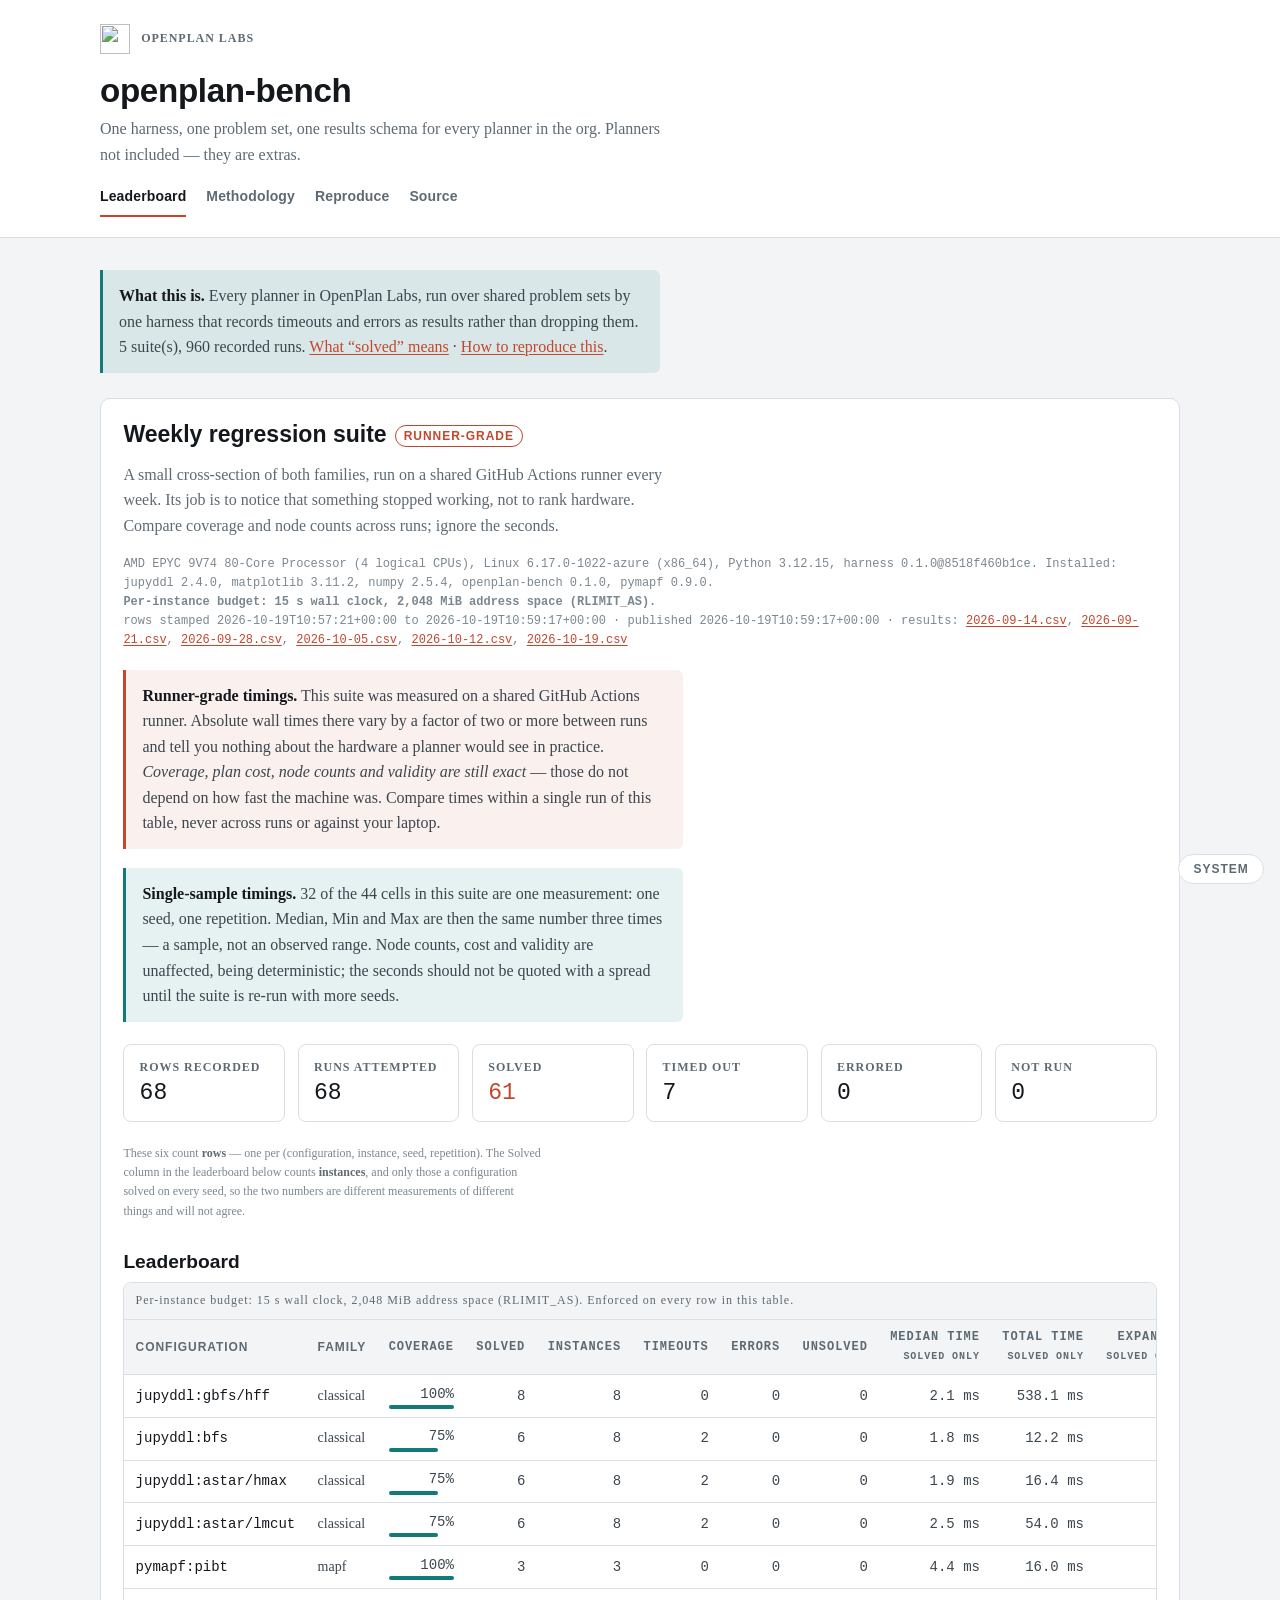
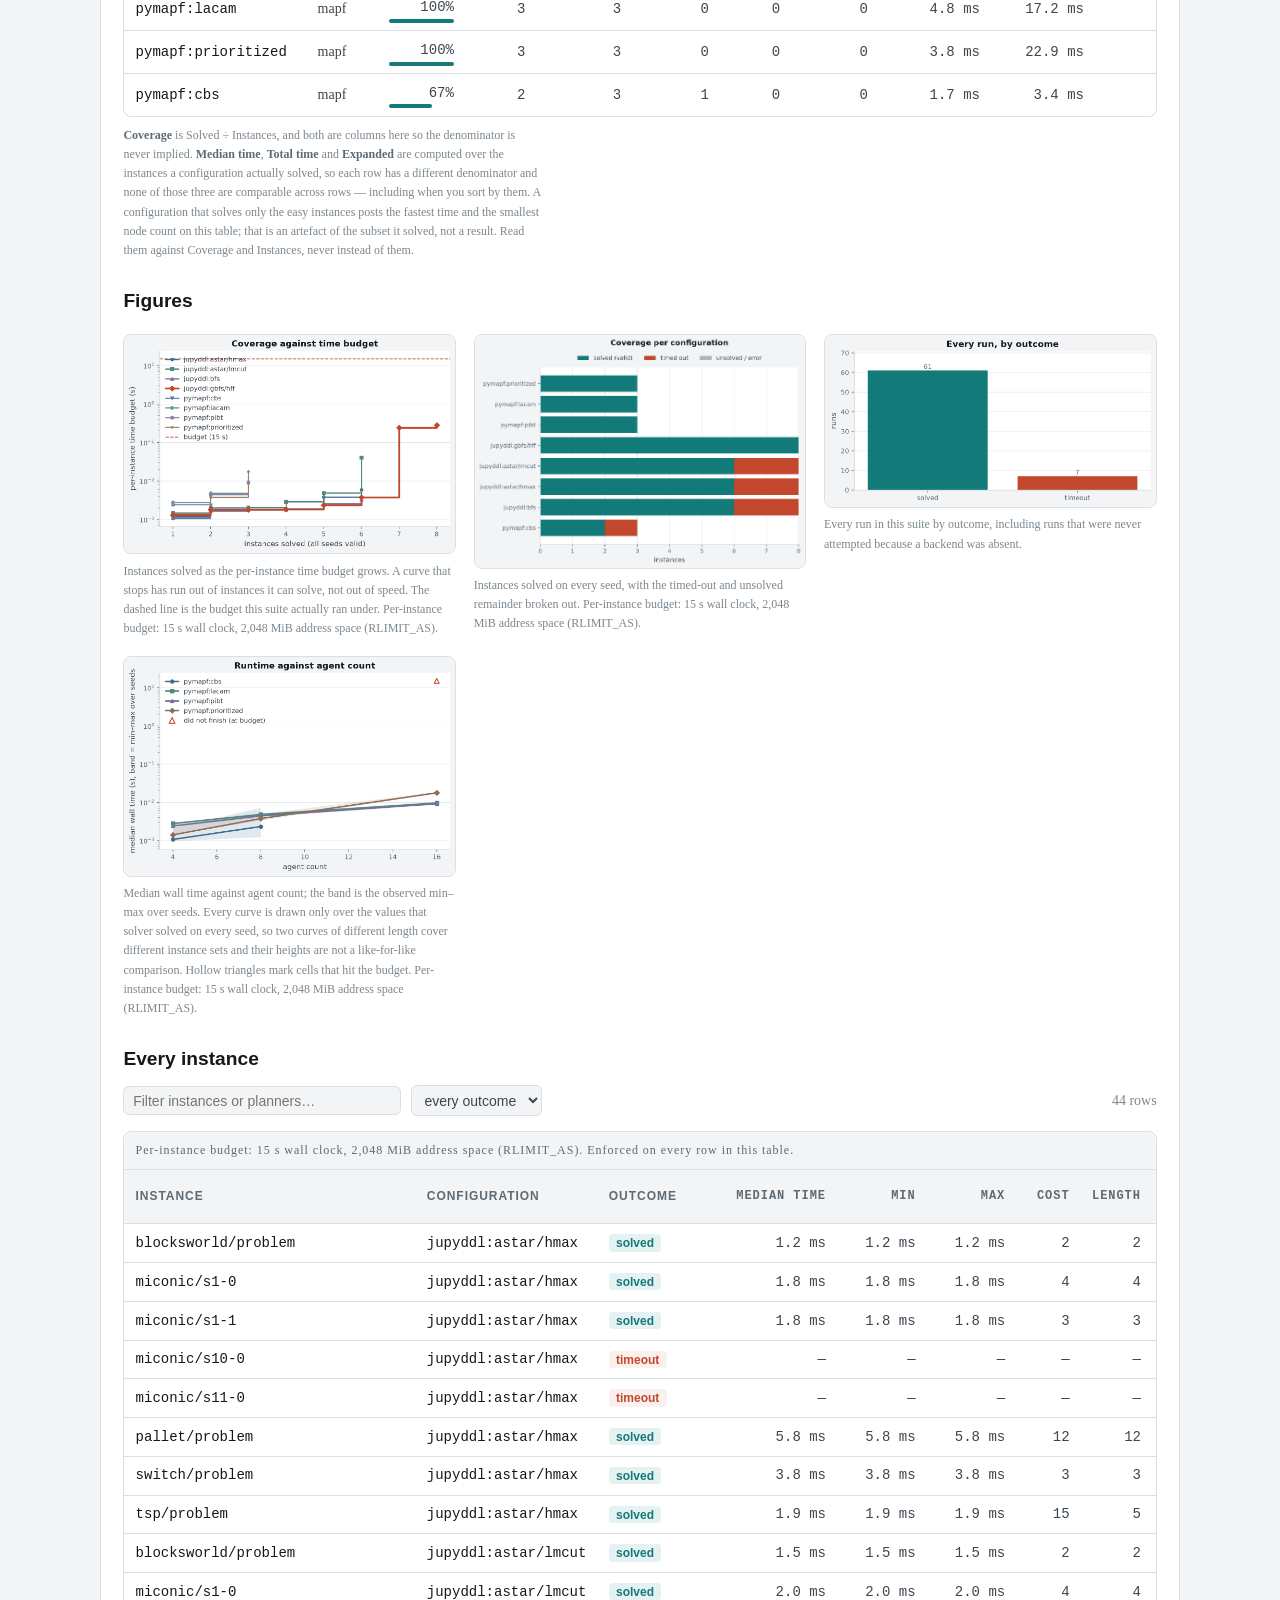
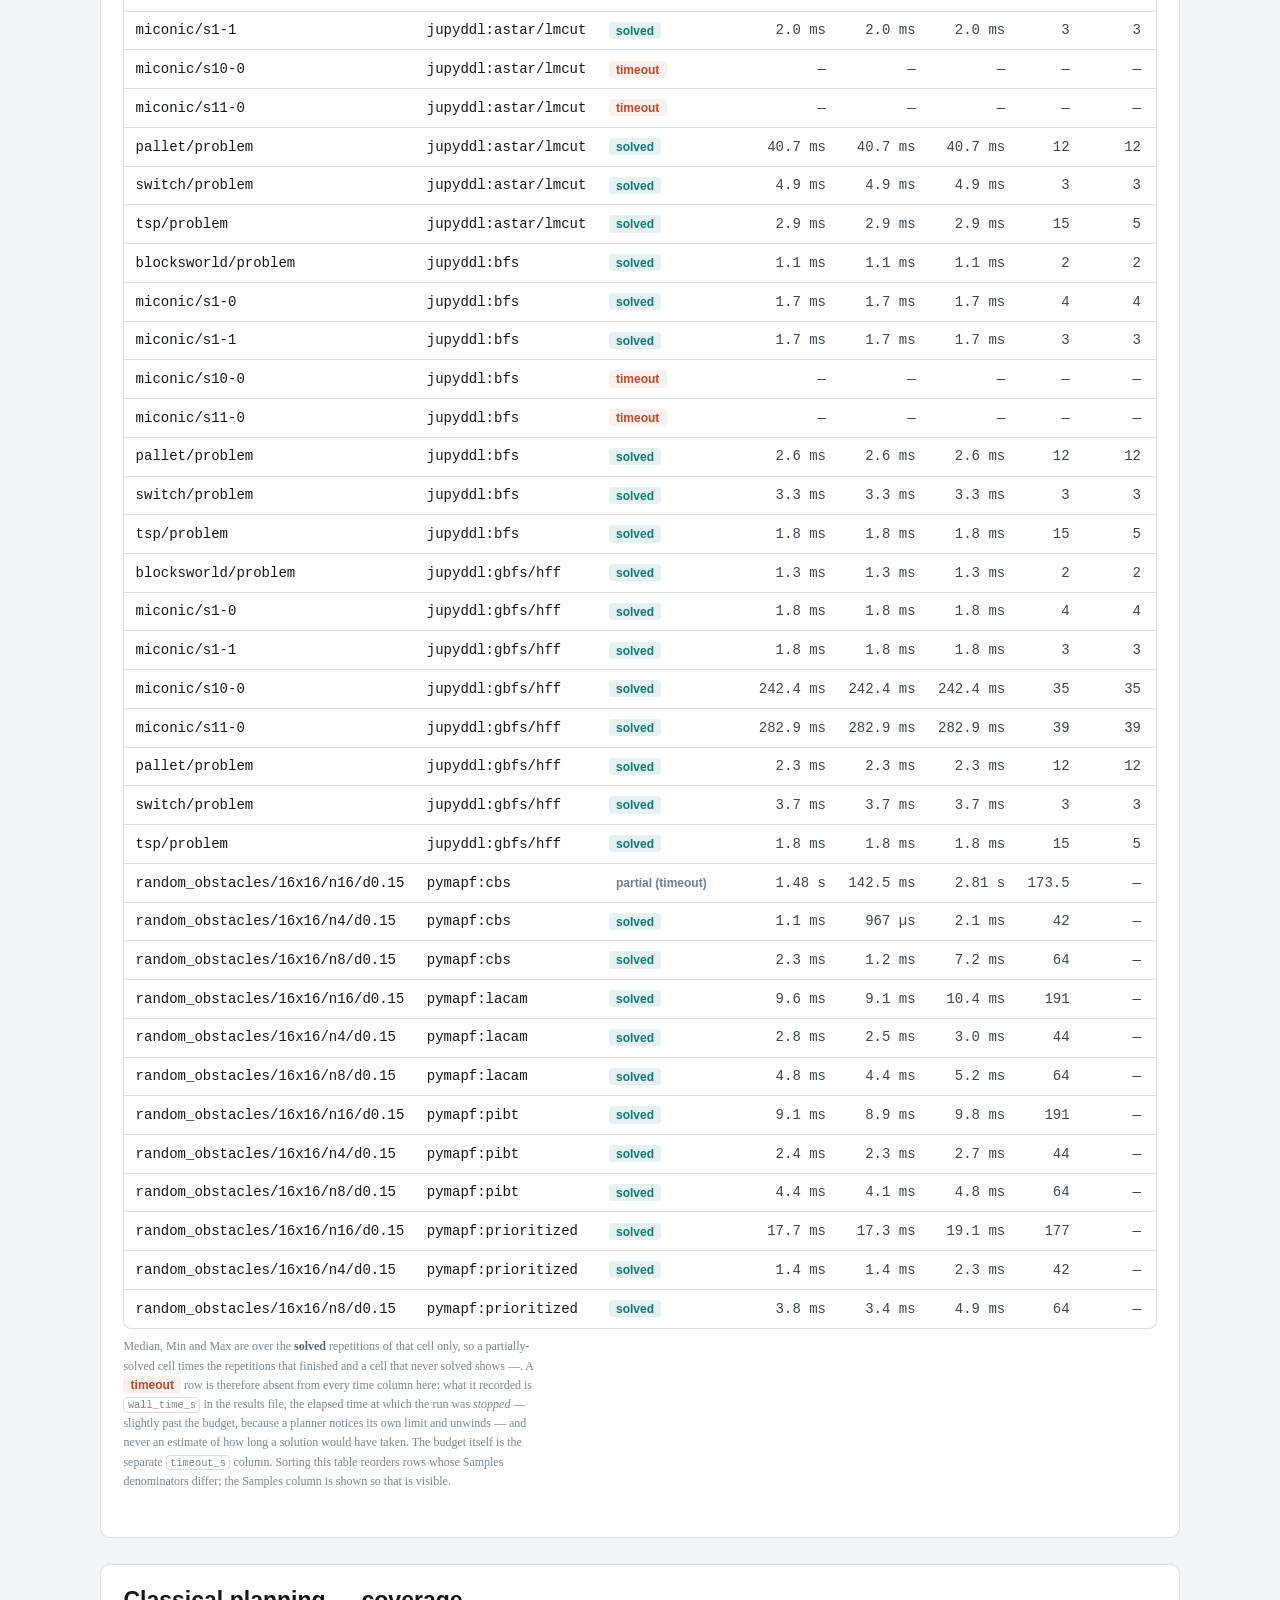
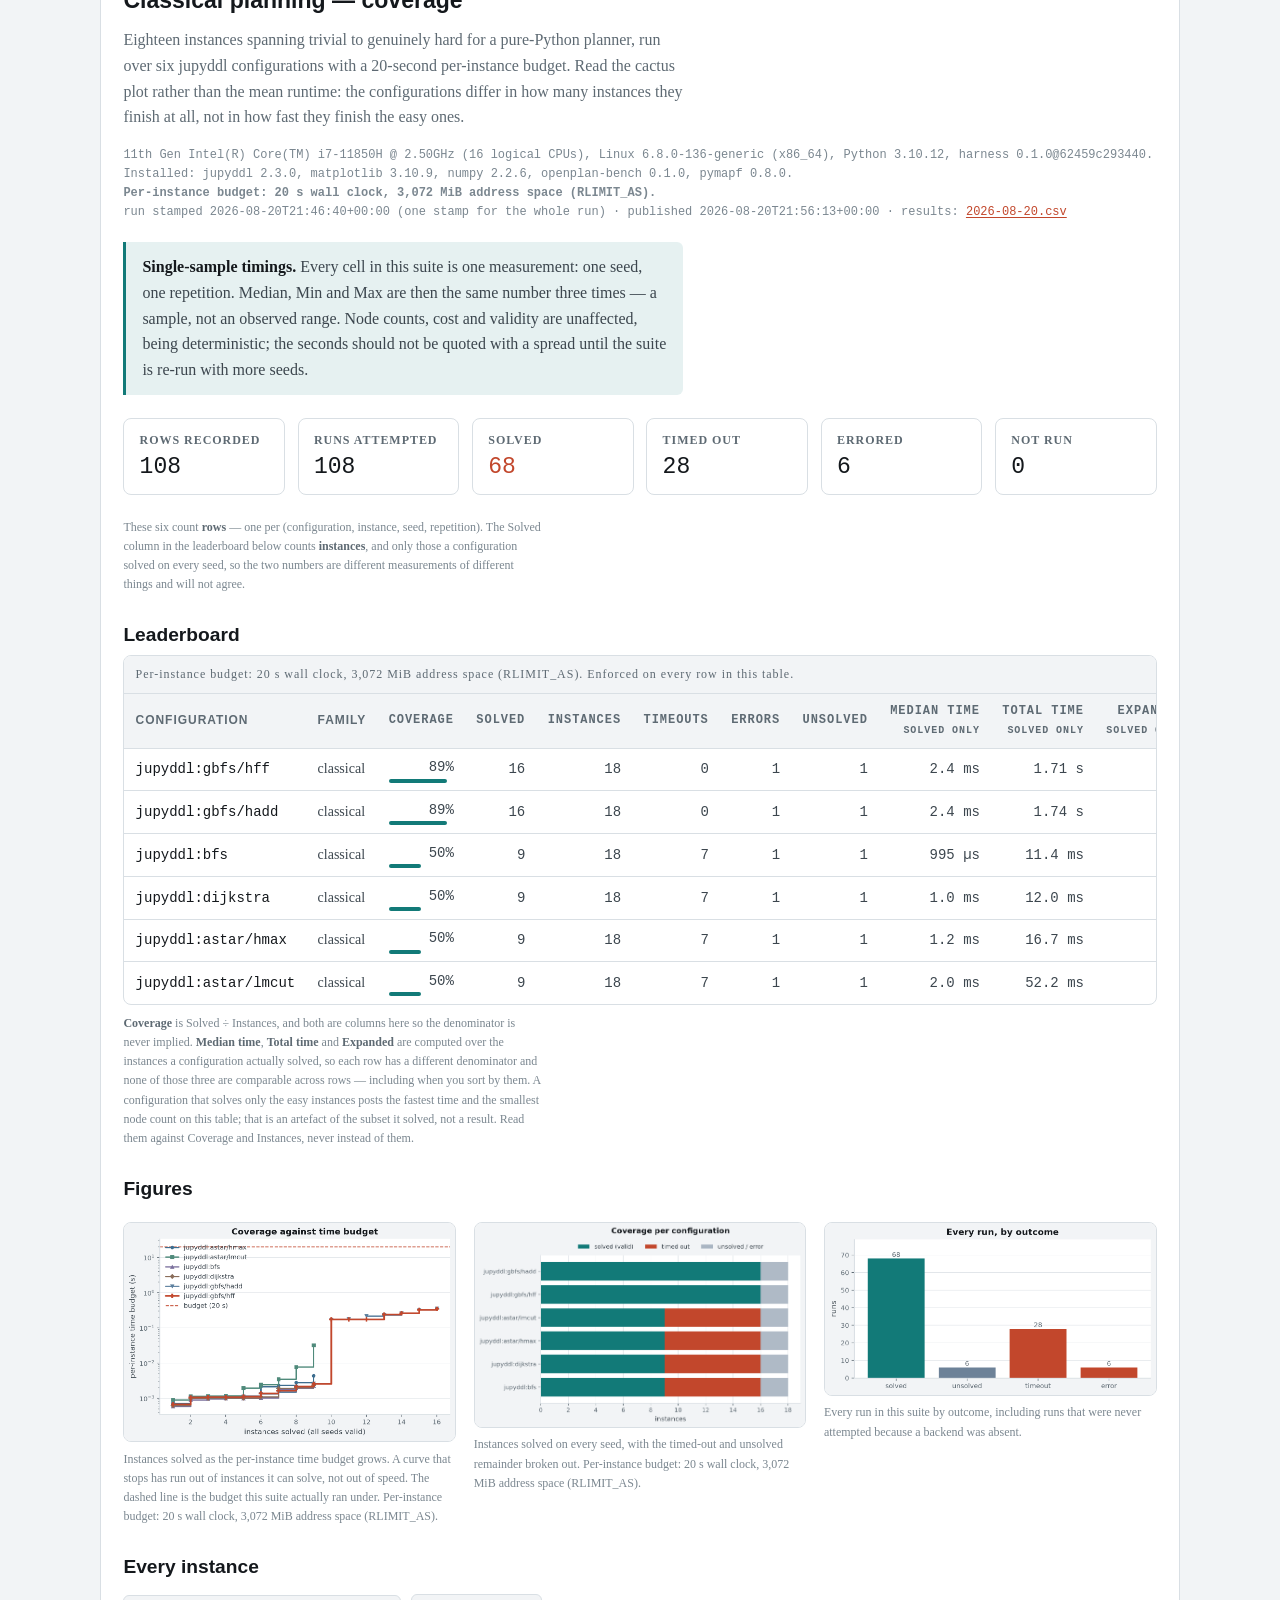
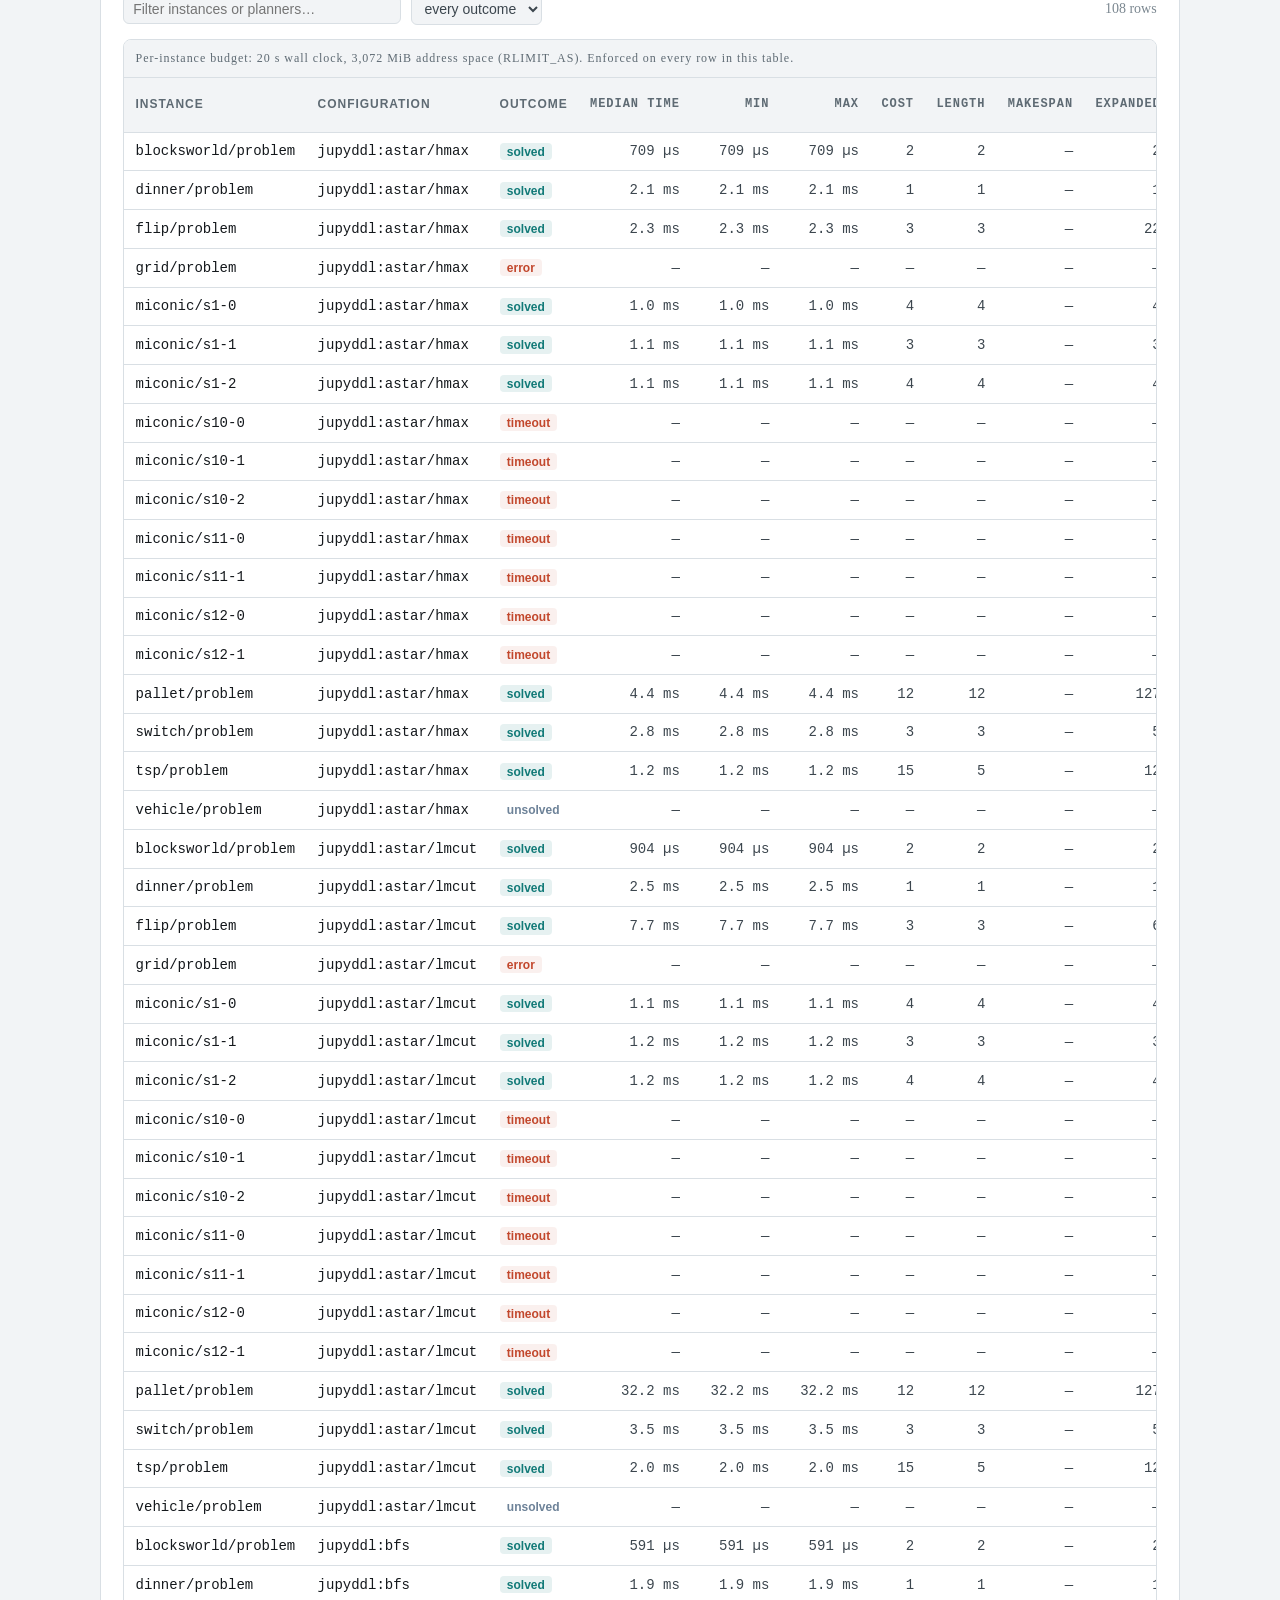
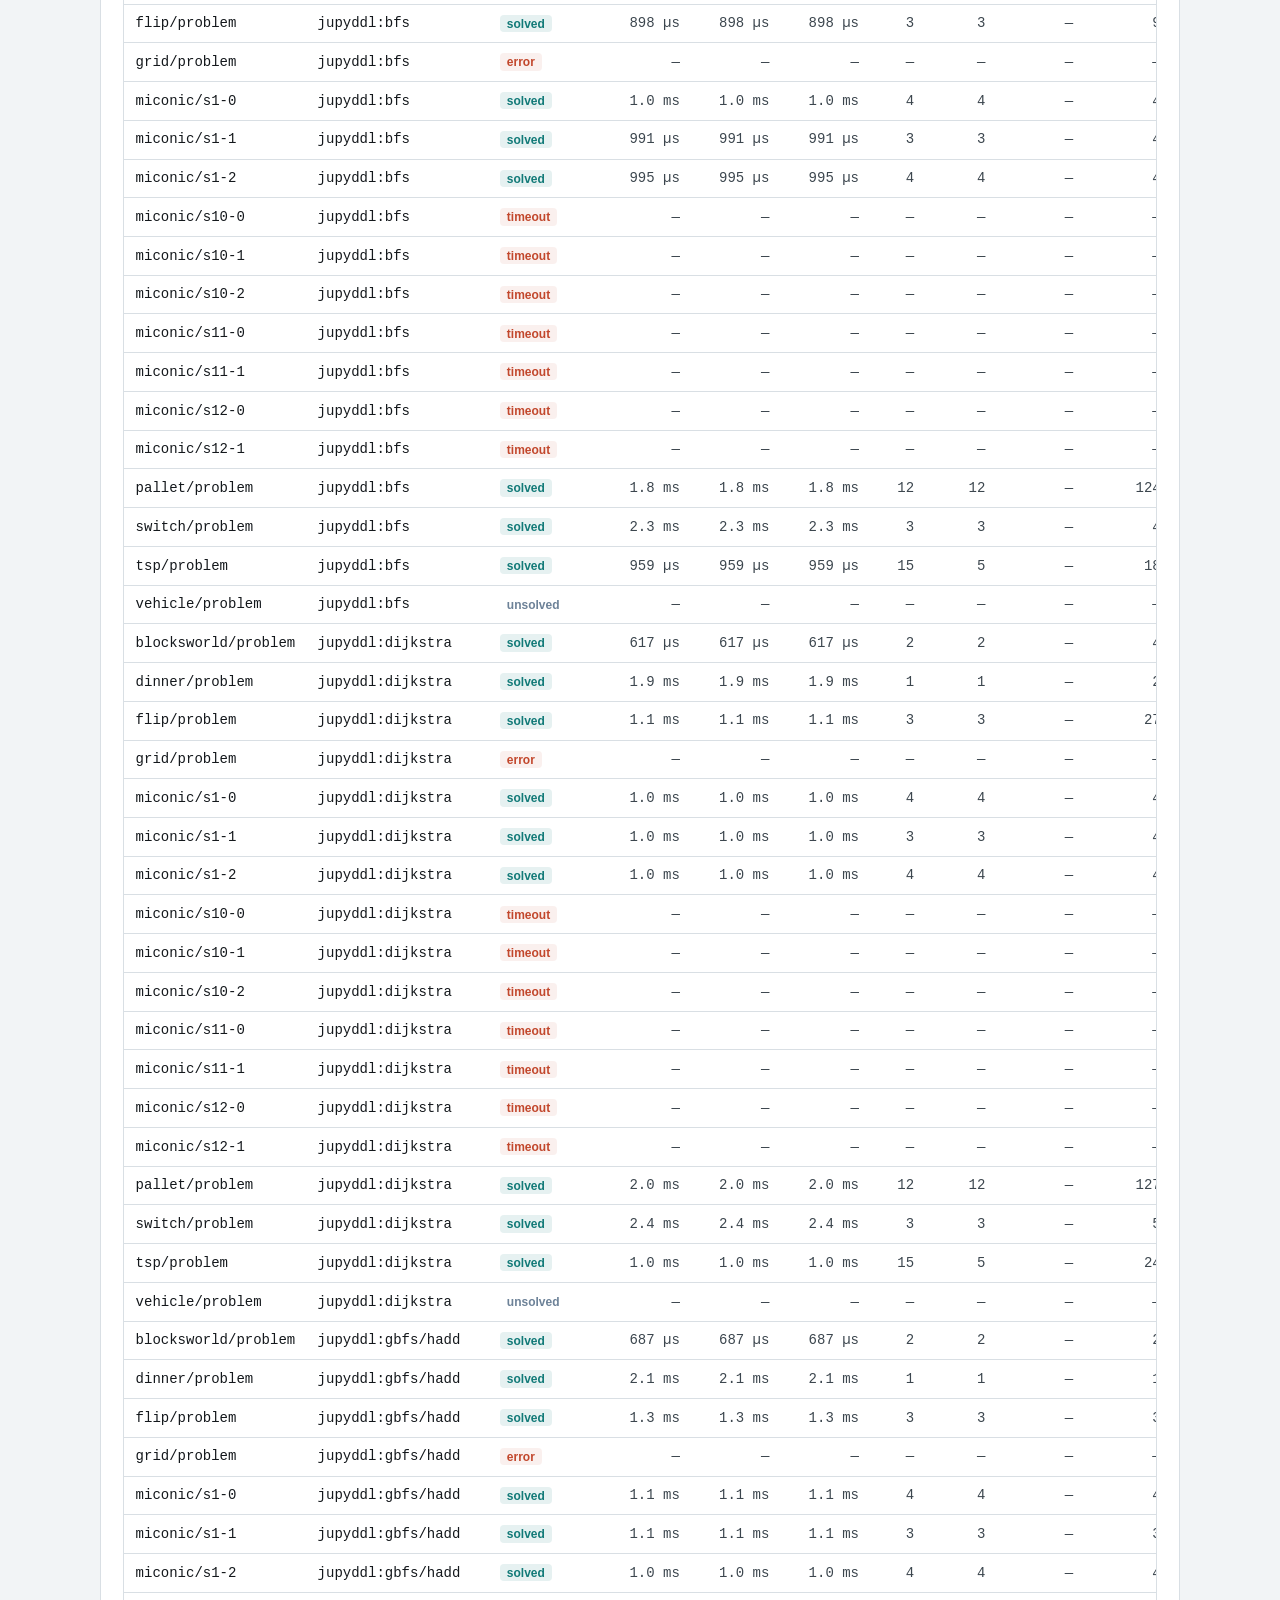
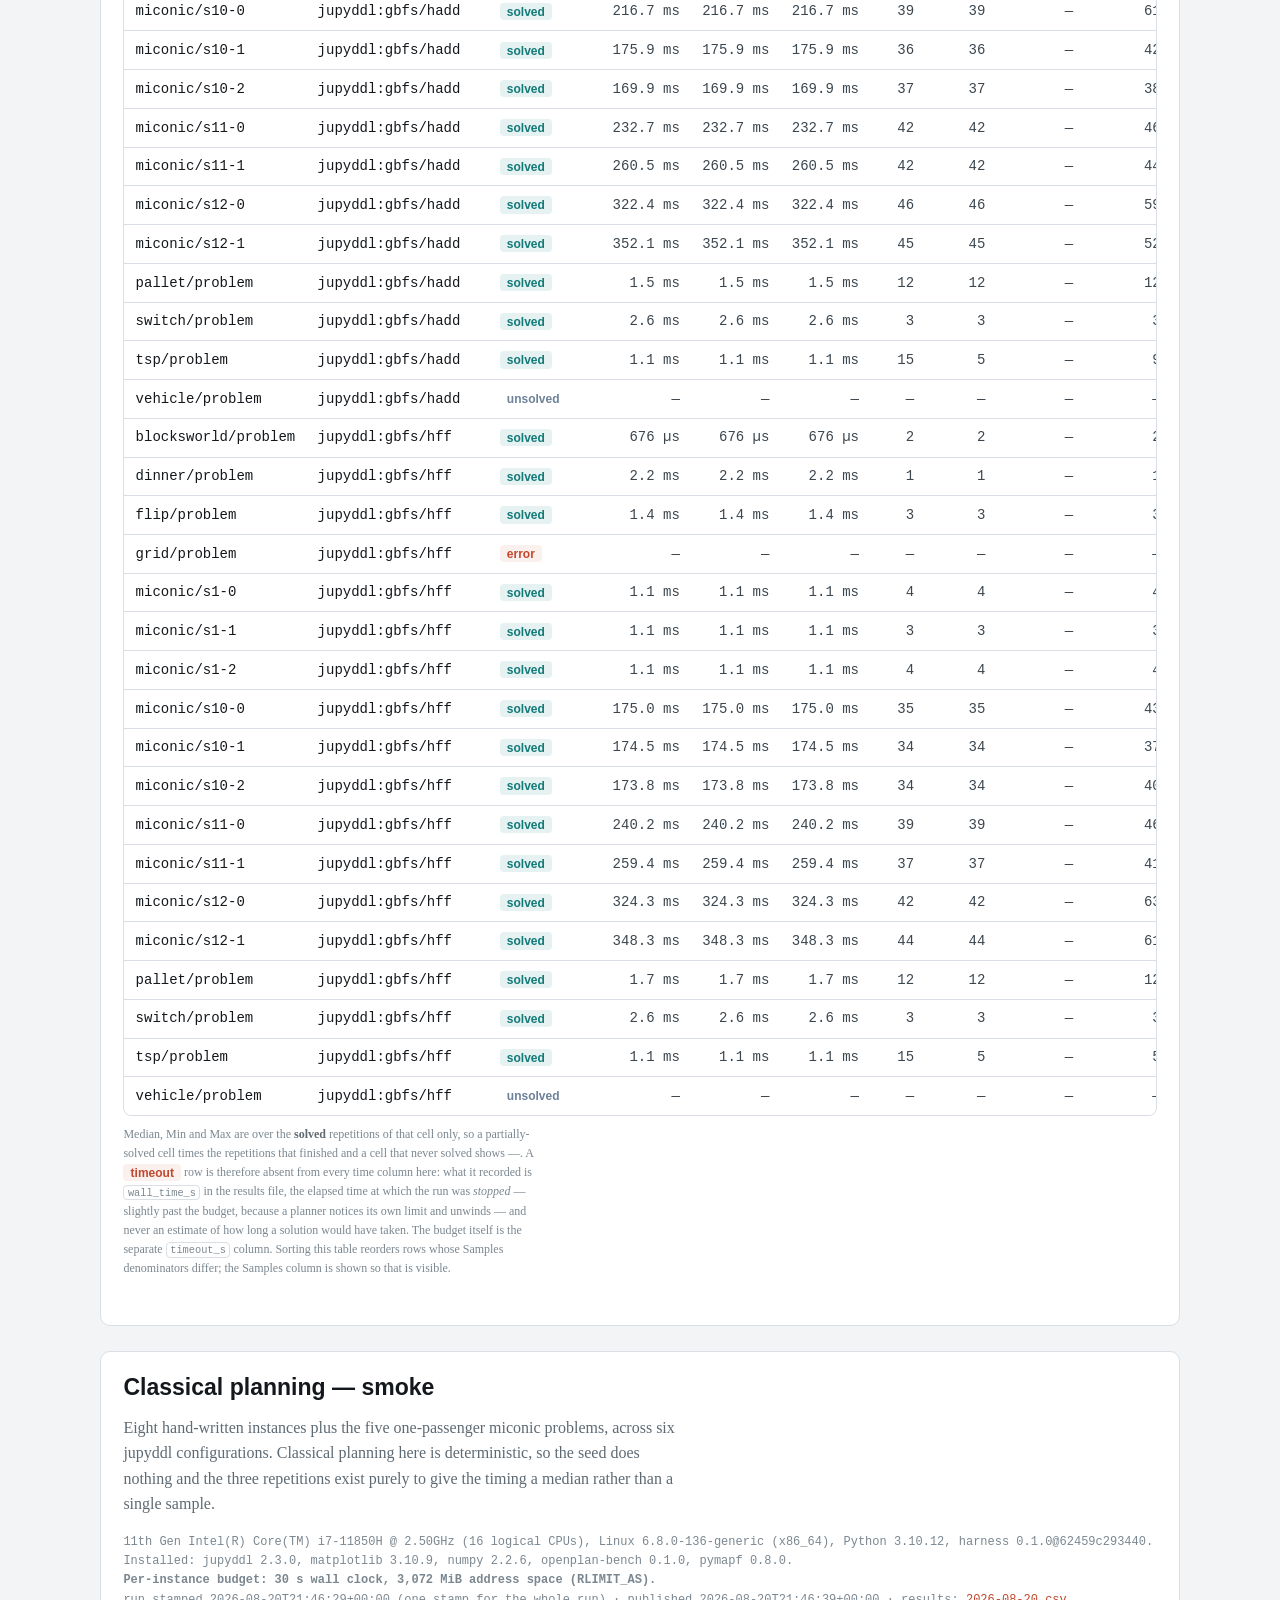
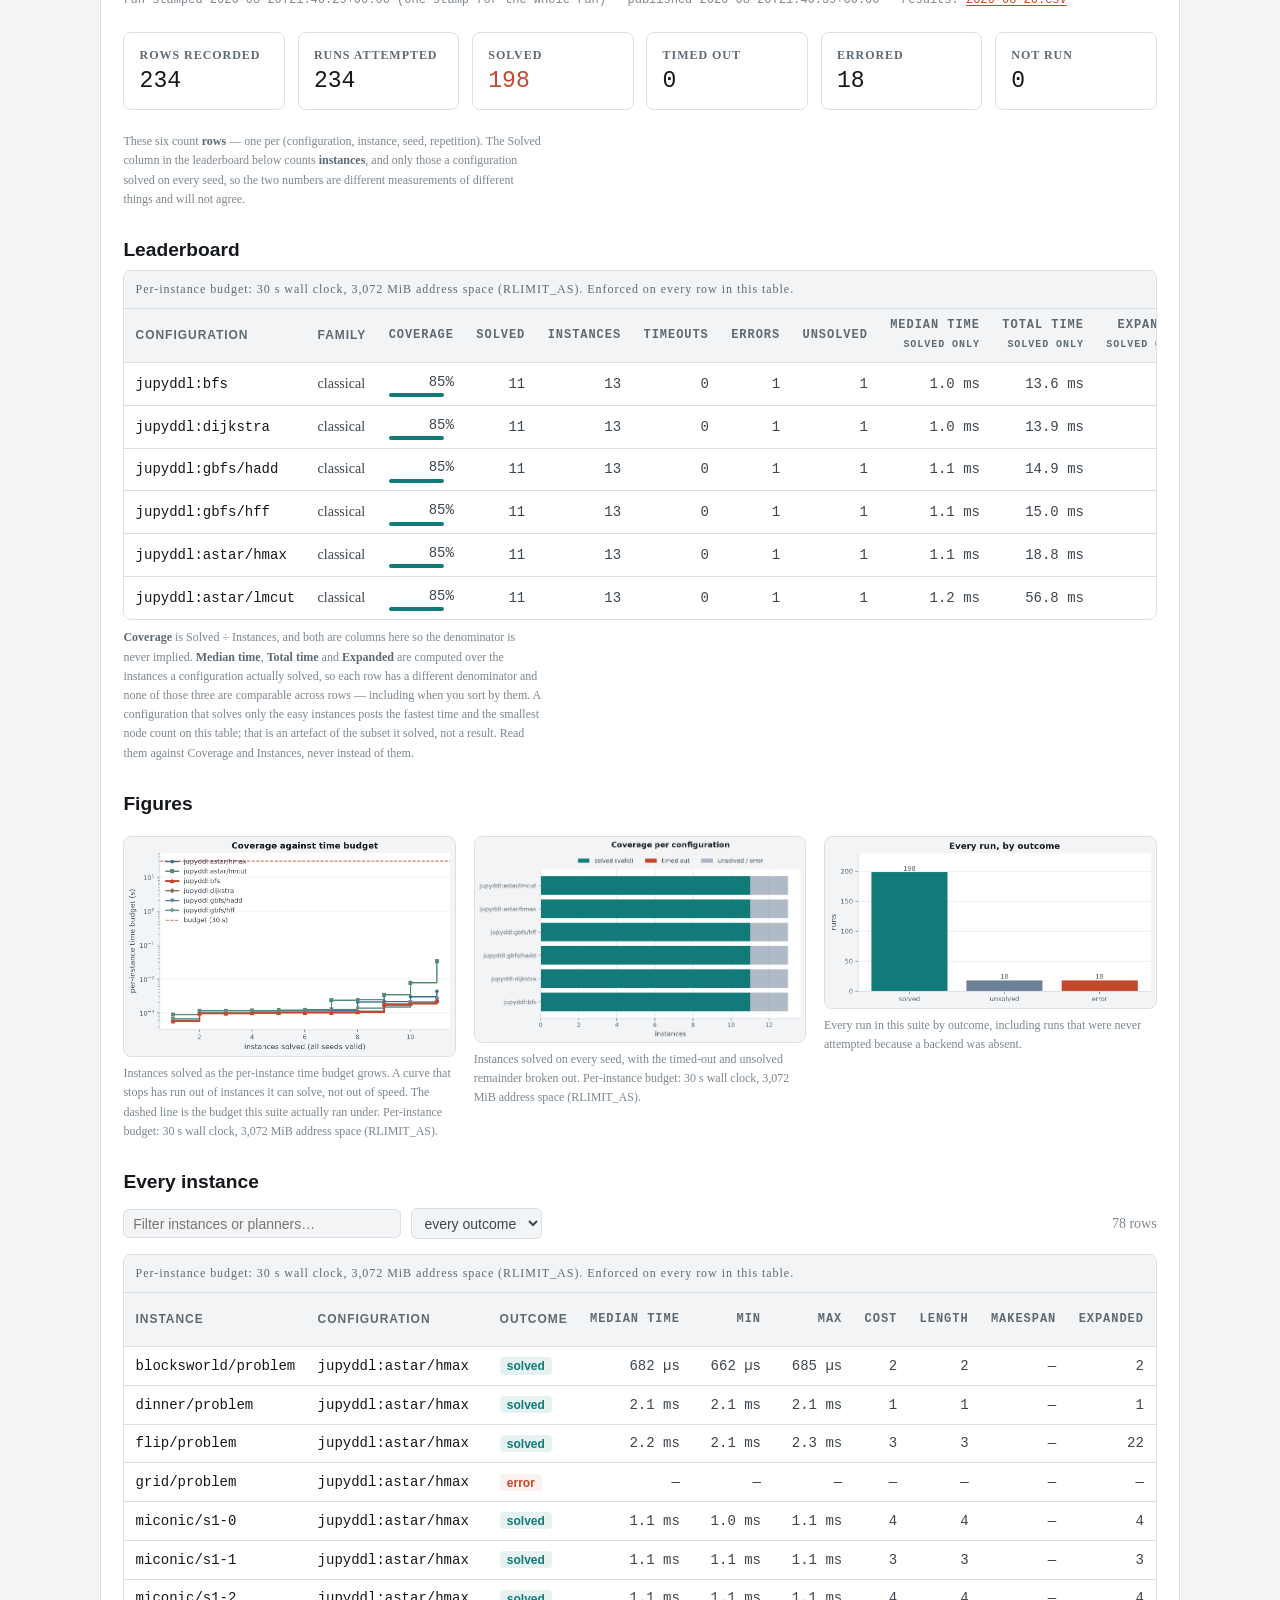
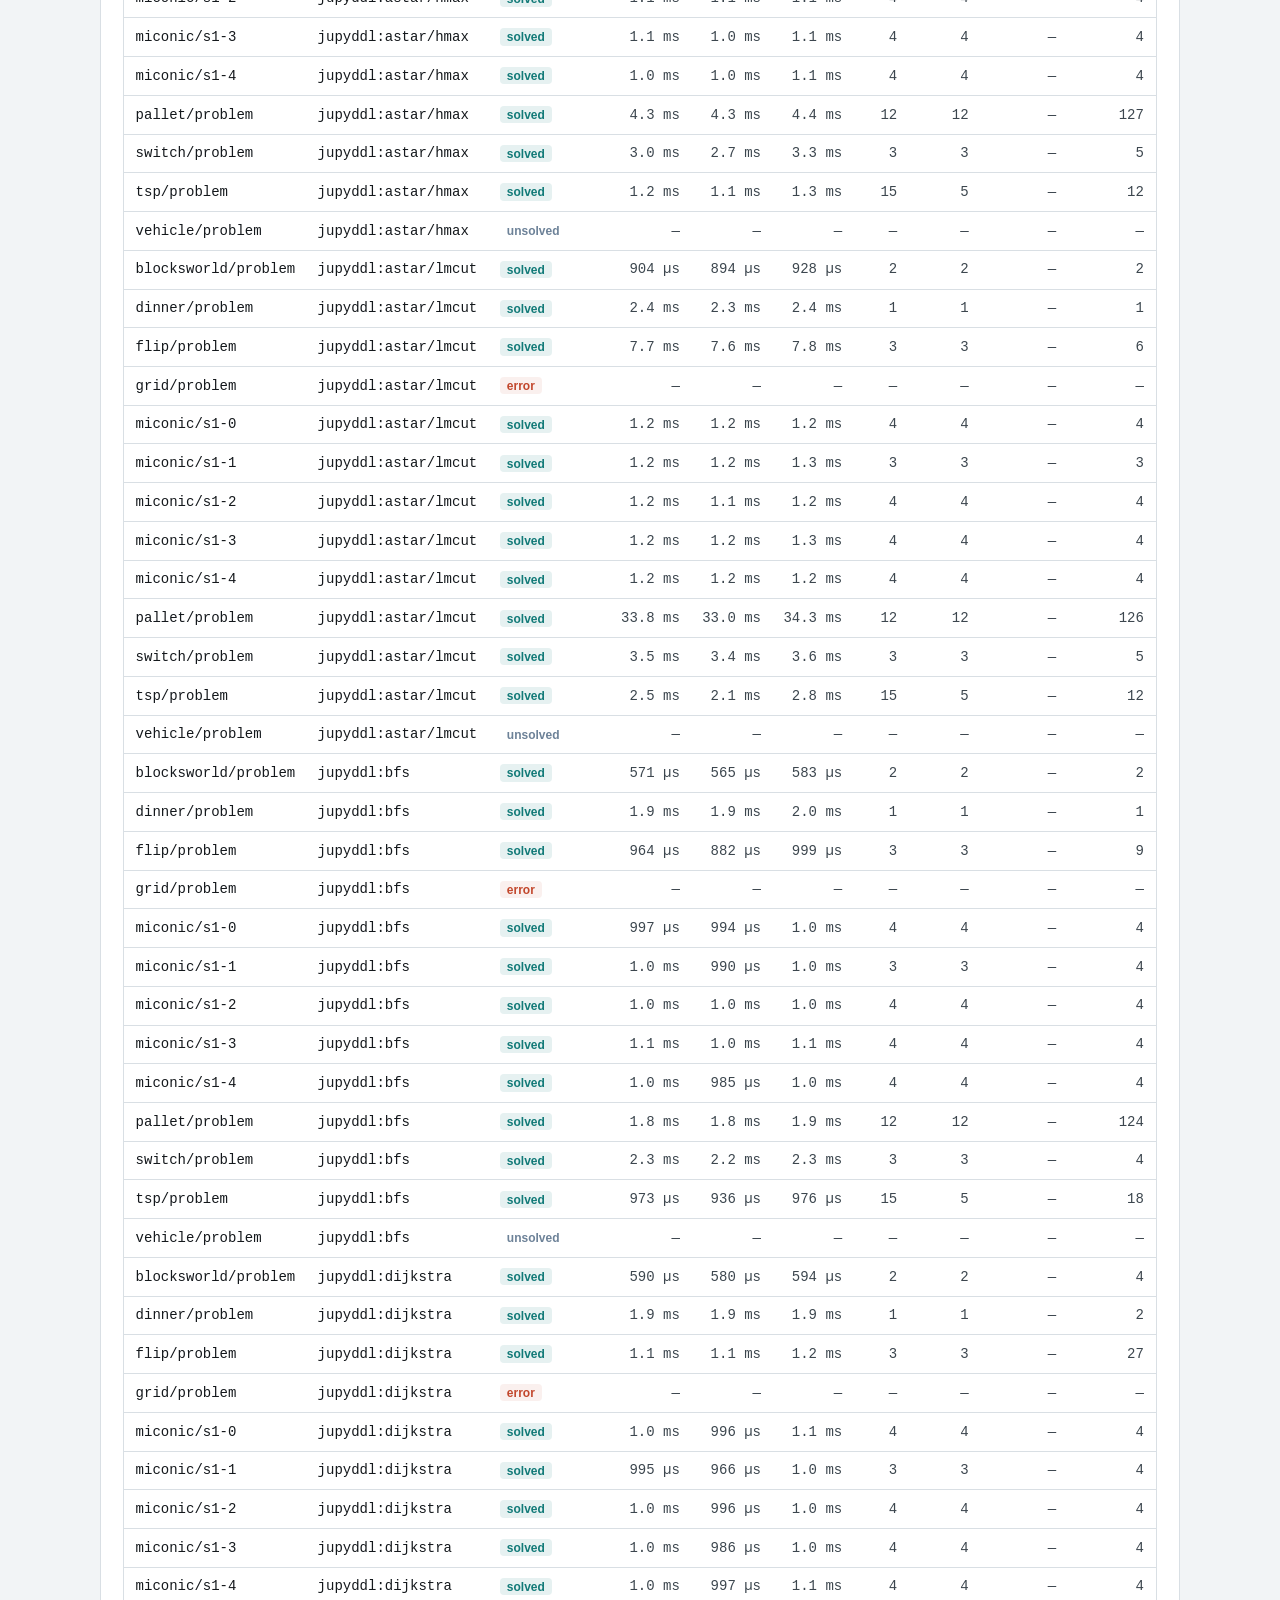
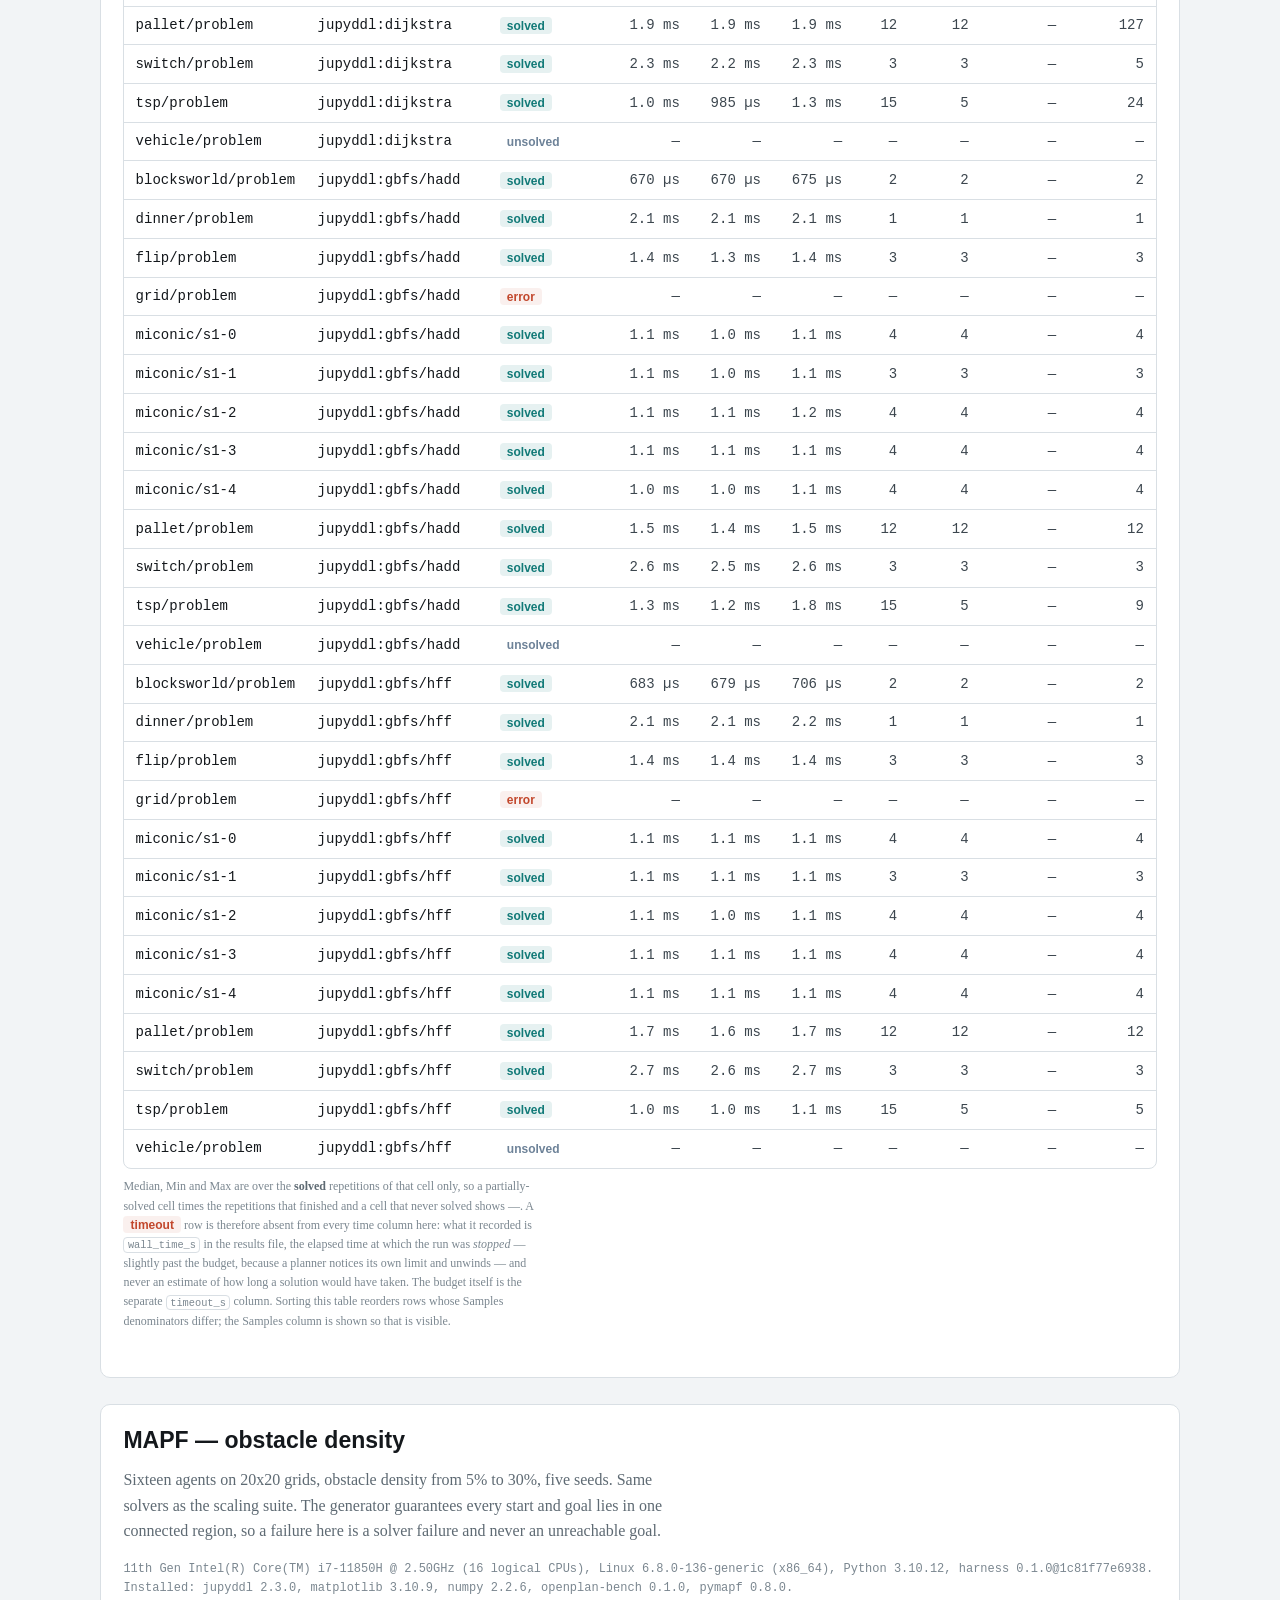
==== commit ae57b75c: "bench: weekly runner-grade results Ran on a shared GitHub Actions runner. Coverage, costs and node c" ====
--- a/docs/index.html
+++ b/docs/index.html
@@ -37,10 +37,10 @@
 <section class="suite" id="ci-weekly">
   <h2>Weekly regression suite<span class="badge runner">runner-grade</span></h2>
   <p class="desc">A small cross-section of both families, run on a shared GitHub Actions runner every week. Its job is to notice that something stopped working, not to rank hardware. Compare coverage and node counts across runs; ignore the seconds.</p>
-  <p class="meta">AMD EPYC 7763 64-Core Processor (4 logical CPUs), Linux 6.17.0-1022-azure (x86_64), Python 3.12.15, harness 0.1.0@cff255c21656. Installed: jupyddl 2.4.0, matplotlib 3.11.2, numpy 2.5.4, openplan-bench 0.1.0, pymapf 0.9.0.<br>
+  <p class="meta">AMD EPYC 9V74 80-Core Processor (4 logical CPUs), Linux 6.17.0-1022-azure (x86_64), Python 3.12.15, harness 0.1.0@8518f460b1ce. Installed: jupyddl 2.4.0, matplotlib 3.11.2, numpy 2.5.4, openplan-bench 0.1.0, pymapf 0.9.0.<br>
      <strong>Per-instance budget: 15 s wall clock, 2,048 MiB address space (RLIMIT_AS).</strong><br>
-     rows stamped 2026-10-12T13:18:06+00:00 to 2026-10-12T13:20:00+00:00 &middot; published 2026-10-12T13:20:00+00:00 &middot;
-     results: <a href="https://github.com/openplan-labs/openplan-bench/blob/main/results/ci-weekly/2026-09-07.csv">2026-09-07.csv</a>, <a href="https://github.com/openplan-labs/openplan-bench/blob/main/results/ci-weekly/2026-09-14.csv">2026-09-14.csv</a>, <a href="https://github.com/openplan-labs/openplan-bench/blob/main/results/ci-weekly/2026-09-21.csv">2026-09-21.csv</a>, <a href="https://github.com/openplan-labs/openplan-bench/blob/main/results/ci-weekly/2026-09-28.csv">2026-09-28.csv</a>, <a href="https://github.com/openplan-labs/openplan-bench/blob/main/results/ci-weekly/2026-10-05.csv">2026-10-05.csv</a>, <a href="https://github.com/openplan-labs/openplan-bench/blob/main/results/ci-weekly/2026-10-12.csv">2026-10-12.csv</a></p>
+     rows stamped 2026-10-19T10:57:21+00:00 to 2026-10-19T10:59:17+00:00 &middot; published 2026-10-19T10:59:17+00:00 &middot;
+     results: <a href="https://github.com/openplan-labs/openplan-bench/blob/main/results/ci-weekly/2026-09-14.csv">2026-09-14.csv</a>, <a href="https://github.com/openplan-labs/openplan-bench/blob/main/results/ci-weekly/2026-09-21.csv">2026-09-21.csv</a>, <a href="https://github.com/openplan-labs/openplan-bench/blob/main/results/ci-weekly/2026-09-28.csv">2026-09-28.csv</a>, <a href="https://github.com/openplan-labs/openplan-bench/blob/main/results/ci-weekly/2026-10-05.csv">2026-10-05.csv</a>, <a href="https://github.com/openplan-labs/openplan-bench/blob/main/results/ci-weekly/2026-10-12.csv">2026-10-12.csv</a>, <a href="https://github.com/openplan-labs/openplan-bench/blob/main/results/ci-weekly/2026-10-19.csv">2026-10-19.csv</a></p>
   <div class="note warn"><p><strong>Runner-grade timings.</strong>
     This suite was measured on a shared GitHub Actions runner. Absolute wall
     times there vary by a factor of two or more between runs and tell you
@@ -70,7 +70,7 @@
     measurements of different things and will not agree.</p>
 
   <h3>Leaderboard</h3>
-<div class="tablewrap"><table data-sortable><caption>Per-instance budget: 15 s wall clock, 2,048 MiB address space (RLIMIT_AS). Enforced on every row in this table.</caption><thead><tr><th>Configuration</th><th>Family</th><th class="num">Coverage</th><th class="num">Solved</th><th class="num">Instances</th><th class="num">Timeouts</th><th class="num">Errors</th><th class="num">Unsolved</th><th class="num">Median time<br><small>solved only</small></th><th class="num">Total time<br><small>solved only</small></th><th class="num">Expanded<br><small>solved only</small></th></tr></thead><tbody><tr><td class="name">jupyddl:gbfs/hff</td><td>classical</td><td class="num barcell" data-sort="1.000000">100%<span class="bar" style="width:100%"></span></td><td class="num">8</td><td class="num">8</td><td class="num">0</td><td class="num">0</td><td class="num">0</td><td class="num" data-sort="0.002177">2.2 ms</td><td class="num" data-sort="0.535666">535.7 ms</td><td class="num">118</td></tr><tr><td class="name">jupyddl:bfs</td><td>classical</td><td class="num barcell" data-sort="0.750000">75%<span class="bar" style="width:75%"></span></td><td class="num">6</td><td class="num">8</td><td class="num">2</td><td class="num">0</td><td class="num">0</td><td class="num" data-sort="0.001777">1.8 ms</td><td class="num" data-sort="0.011961">12.0 ms</td><td class="num">156</td></tr><tr><td class="name">jupyddl:astar/hmax</td><td>classical</td><td class="num barcell" data-sort="0.750000">75%<span class="bar" style="width:75%"></span></td><td class="num">6</td><td class="num">8</td><td class="num">2</td><td class="num">0</td><td class="num">0</td><td class="num" data-sort="0.002054">2.1 ms</td><td class="num" data-sort="0.018107">18.1 ms</td><td class="num">153</td></tr><tr><td class="name">jupyddl:astar/lmcut</td><td>classical</td><td class="num barcell" data-sort="0.750000">75%<span class="bar" style="width:75%"></span></td><td class="num">6</td><td class="num">8</td><td class="num">2</td><td class="num">0</td><td class="num">0</td><td class="num" data-sort="0.003013">3.0 ms</td><td class="num" data-sort="0.062981">63.0 ms</td><td class="num">152</td></tr><tr><td class="name">pymapf:pibt</td><td>mapf</td><td class="num barcell" data-sort="1.000000">100%<span class="bar" style="width:100%"></span></td><td class="num">3</td><td class="num">3</td><td class="num">0</td><td class="num">0</td><td class="num">0</td><td class="num" data-sort="0.004460">4.5 ms</td><td class="num" data-sort="0.015929">15.9 ms</td><td class="num">155</td></tr><tr><td class="name">pymapf:lacam</td><td>mapf</td><td class="num barcell" data-sort="1.000000">100%<span class="bar" style="width:100%"></span></td><td class="num">3</td><td class="num">3</td><td class="num">0</td><td class="num">0</td><td class="num">0</td><td class="num" data-sort="0.004807">4.8 ms</td><td class="num" data-sort="0.017321">17.3 ms</td><td class="num">155</td></tr><tr><td class="name">pymapf:prioritized</td><td>mapf</td><td class="num barcell" data-sort="1.000000">100%<span class="bar" style="width:100%"></span></td><td class="num">3</td><td class="num">3</td><td class="num">0</td><td class="num">0</td><td class="num">0</td><td class="num" data-sort="0.003545">3.5 ms</td><td class="num" data-sort="0.021578">21.6 ms</td><td class="num">84</td></tr><tr><td class="name">pymapf:cbs</td><td>mapf</td><td class="num barcell" data-sort="0.666667">67%<span class="bar" style="width:67%"></span></td><td class="num">2</td><td class="num">3</td><td class="num">1</td><td class="num">0</td><td class="num">0</td><td class="num" data-sort="0.001696">1.7 ms</td><td class="num" data-sort="0.003393">3.4 ms</td><td class="num">987</td></tr></tbody></table></div><p class="caption"><strong>Coverage</strong> is Solved &divide; Instances, and both are columns here so the denominator is never implied. <strong>Median time</strong>, <strong>Total time</strong> and <strong>Expanded</strong> are computed over the instances a configuration actually solved, so each row has a different denominator and none of those three are comparable across rows — including when you sort by them. A configuration that solves only the easy instances posts the fastest time and the smallest node count on this table; that is an artefact of the subset it solved, not a result. Read them against Coverage and Instances, never instead of them.</p>
+<div class="tablewrap"><table data-sortable><caption>Per-instance budget: 15 s wall clock, 2,048 MiB address space (RLIMIT_AS). Enforced on every row in this table.</caption><thead><tr><th>Configuration</th><th>Family</th><th class="num">Coverage</th><th class="num">Solved</th><th class="num">Instances</th><th class="num">Timeouts</th><th class="num">Errors</th><th class="num">Unsolved</th><th class="num">Median time<br><small>solved only</small></th><th class="num">Total time<br><small>solved only</small></th><th class="num">Expanded<br><small>solved only</small></th></tr></thead><tbody><tr><td class="name">jupyddl:gbfs/hff</td><td>classical</td><td class="num barcell" data-sort="1.000000">100%<span class="bar" style="width:100%"></span></td><td class="num">8</td><td class="num">8</td><td class="num">0</td><td class="num">0</td><td class="num">0</td><td class="num" data-sort="0.002086">2.1 ms</td><td class="num" data-sort="0.538094">538.1 ms</td><td class="num">118</td></tr><tr><td class="name">jupyddl:bfs</td><td>classical</td><td class="num barcell" data-sort="0.750000">75%<span class="bar" style="width:75%"></span></td><td class="num">6</td><td class="num">8</td><td class="num">2</td><td class="num">0</td><td class="num">0</td><td class="num" data-sort="0.001773">1.8 ms</td><td class="num" data-sort="0.012191">12.2 ms</td><td class="num">156</td></tr><tr><td class="name">jupyddl:astar/hmax</td><td>classical</td><td class="num barcell" data-sort="0.750000">75%<span class="bar" style="width:75%"></span></td><td class="num">6</td><td class="num">8</td><td class="num">2</td><td class="num">0</td><td class="num">0</td><td class="num" data-sort="0.001868">1.9 ms</td><td class="num" data-sort="0.016441">16.4 ms</td><td class="num">153</td></tr><tr><td class="name">jupyddl:astar/lmcut</td><td>classical</td><td class="num barcell" data-sort="0.750000">75%<span class="bar" style="width:75%"></span></td><td class="num">6</td><td class="num">8</td><td class="num">2</td><td class="num">0</td><td class="num">0</td><td class="num" data-sort="0.002454">2.5 ms</td><td class="num" data-sort="0.053970">54.0 ms</td><td class="num">153</td></tr><tr><td class="name">pymapf:pibt</td><td>mapf</td><td class="num barcell" data-sort="1.000000">100%<span class="bar" style="width:100%"></span></td><td class="num">3</td><td class="num">3</td><td class="num">0</td><td class="num">0</td><td class="num">0</td><td class="num" data-sort="0.004446">4.4 ms</td><td class="num" data-sort="0.015996">16.0 ms</td><td class="num">155</td></tr><tr><td class="name">pymapf:lacam</td><td>mapf</td><td class="num barcell" data-sort="1.000000">100%<span class="bar" style="width:100%"></span></td><td class="num">3</td><td class="num">3</td><td class="num">0</td><td class="num">0</td><td class="num">0</td><td class="num" data-sort="0.004818">4.8 ms</td><td class="num" data-sort="0.017218">17.2 ms</td><td class="num">155</td></tr><tr><td class="name">pymapf:prioritized</td><td>mapf</td><td class="num barcell" data-sort="1.000000">100%<span class="bar" style="width:100%"></span></td><td class="num">3</td><td class="num">3</td><td class="num">0</td><td class="num">0</td><td class="num">0</td><td class="num" data-sort="0.003767">3.8 ms</td><td class="num" data-sort="0.022901">22.9 ms</td><td class="num">84</td></tr><tr><td class="name">pymapf:cbs</td><td>mapf</td><td class="num barcell" data-sort="0.666667">67%<span class="bar" style="width:67%"></span></td><td class="num">2</td><td class="num">3</td><td class="num">1</td><td class="num">0</td><td class="num">0</td><td class="num" data-sort="0.001702">1.7 ms</td><td class="num" data-sort="0.003405">3.4 ms</td><td class="num">987</td></tr></tbody></table></div><p class="caption"><strong>Coverage</strong> is Solved &divide; Instances, and both are columns here so the denominator is never implied. <strong>Median time</strong>, <strong>Total time</strong> and <strong>Expanded</strong> are computed over the instances a configuration actually solved, so each row has a different denominator and none of those three are comparable across rows — including when you sort by them. A configuration that solves only the easy instances posts the fastest time and the smallest node count on this table; that is an artefact of the subset it solved, not a result. Read them against Coverage and Instances, never instead of them.</p>
 
   <h3>Figures</h3>
   <div class="figs">
@@ -107,7 +107,7 @@
     <span class="count"></span>
   </div>
 
-<div class="tablewrap"><table data-sortable><caption>Per-instance budget: 15 s wall clock, 2,048 MiB address space (RLIMIT_AS). Enforced on every row in this table.</caption><thead><tr><th>Instance</th><th>Configuration</th><th>Outcome</th><th class="num">Median time</th><th class="num">Min</th><th class="num">Max</th><th class="num">Cost</th><th class="num">Length</th><th class="num">Makespan</th><th class="num">Expanded</th><th class="num">Samples<br><small>seeds x reps</small></th><th>Note</th></tr></thead><tbody><tr data-outcome="solved"><td class="name">blocksworld/problem</td><td class="name">jupyddl:astar/hmax</td><td><span class="pill solved">solved</span></td><td class="num" data-sort="0.002078">2.1 ms</td><td class="num" data-sort="0.002078">2.1 ms</td><td class="num" data-sort="0.002078">2.1 ms</td><td class="num">2</td><td class="num">2</td><td class="num">—</td><td class="num">2</td><td class="num">1/1</td><td></td></tr><tr data-outcome="solved"><td class="name">miconic/s1-0</td><td class="name">jupyddl:astar/hmax</td><td><span class="pill solved">solved</span></td><td class="num" data-sort="0.001777">1.8 ms</td><td class="num" data-sort="0.001777">1.8 ms</td><td class="num" data-sort="0.001777">1.8 ms</td><td class="num">4</td><td class="num">4</td><td class="num">—</td><td class="num">4</td><td class="num">1/1</td><td></td></tr><tr data-outcome="solved"><td class="name">miconic/s1-1</td><td class="name">jupyddl:astar/hmax</td><td><span class="pill solved">solved</span></td><td class="num" data-sort="0.001810">1.8 ms</td><td class="num" data-sort="0.001810">1.8 ms</td><td class="num" data-sort="0.001810">1.8 ms</td><td class="num">3</td><td class="num">3</td><td class="num">—</td><td class="num">3</td><td class="num">1/1</td><td></td></tr><tr data-outcome="timeout"><td class="name">miconic/s10-0</td><td class="name">jupyddl:astar/hmax</td><td><span class="pill timeout">timeout</span></td><td class="num" data-sort="0.000000">—</td><td class="num" data-sort="0.000000">—</td><td class="num" data-sort="0.000000">—</td><td class="num">—</td><td class="num">—</td><td class="num">—</td><td class="num">—</td><td class="num">0/1</td><td>planner stopped on its internal time limit</td></tr><tr data-outcome="timeout"><td class="name">miconic/s11-0</td><td class="name">jupyddl:astar/hmax</td><td><span class="pill timeout">timeout</span></td><td class="num" data-sort="0.000000">—</td><td class="num" data-sort="0.000000">—</td><td class="num" data-sort="0.000000">—</td><td class="num">—</td><td class="num">—</td><td class="num">—</td><td class="num">—</td><td class="num">0/1</td><td>planner stopped on its internal time limit</td></tr><tr data-outcome="solved"><td class="name">pallet/problem</td><td class="name">jupyddl:astar/hmax</td><td><span class="pill solved">solved</span></td><td class="num" data-sort="0.006094">6.1 ms</td><td class="num" data-sort="0.006094">6.1 ms</td><td class="num" data-sort="0.006094">6.1 ms</td><td class="num">12</td><td class="num">12</td><td class="num">—</td><td class="num">127</td><td class="num">1/1</td><td></td></tr><tr data-outcome="solved"><td class="name">switch/problem</td><td class="name">jupyddl:astar/hmax</td><td><span class="pill solved">solved</span></td><td class="num" data-sort="0.004318">4.3 ms</td><td class="num" data-sort="0.004318">4.3 ms</td><td class="num" data-sort="0.004318">4.3 ms</td><td class="num">3</td><td class="num">3</td><td class="num">—</td><td class="num">5</td><td class="num">1/1</td><td></td></tr><tr data-outcome="solved"><td class="name">tsp/problem</td><td class="name">jupyddl:astar/hmax</td><td><span class="pill solved">solved</span></td><td class="num" data-sort="0.002030">2.0 ms</td><td class="num" data-sort="0.002030">2.0 ms</td><td class="num" data-sort="0.002030">2.0 ms</td><td class="num">15</td><td class="num">5</td><td class="num">—</td><td class="num">12</td><td class="num">1/1</td><td></td></tr><tr data-outcome="solved"><td class="name">blocksworld/problem</td><td class="name">jupyddl:astar/lmcut</td><td><span class="pill solved">solved</span></td><td class="num" data-sort="0.001533">1.5 ms</td><td class="num" data-sort="0.001533">1.5 ms</td><td class="num" data-sort="0.001533">1.5 ms</td><td class="num">2</td><td class="num">2</td><td class="num">—</td><td class="num">2</td><td class="num">1/1</td><td></td></tr><tr data-outcome="solved"><td class="name">miconic/s1-0</td><td class="name">jupyddl:astar/lmcut</td><td><span class="pill solved">solved</span></td><td class="num" data-sort="0.001974">2.0 ms</td><td class="num" data-sort="0.001974">2.0 ms</td><td class="num" data-sort="0.001974">2.0 ms</td><td class="num">4</td><td class="num">4</td><td class="num">—</td><td class="num">4</td><td class="num">1/1</td><td></td></tr><tr data-outcome="solved"><td class="name">miconic/s1-1</td><td class="name">jupyddl:astar/lmcut</td><td><span class="pill solved">solved</span></td><td class="num" data-sort="0.003062">3.1 ms</td><td class="num" data-sort="0.003062">3.1 ms</td><td class="num" data-sort="0.003062">3.1 ms</td><td class="num">3</td><td class="num">3</td><td class="num">—</td><td class="num">3</td><td class="num">1/1</td><td></td></tr><tr data-outcome="timeout"><td class="name">miconic/s10-0</td><td class="name">jupyddl:astar/lmcut</td><td><span class="pill timeout">timeout</span></td><td class="num" data-sort="0.000000">—</td><td class="num" data-sort="0.000000">—</td><td class="num" data-sort="0.000000">—</td><td class="num">—</td><td class="num">—</td><td class="num">—</td><td class="num">—</td><td class="num">0/1</td><td>planner stopped on its internal time limit</td></tr><tr data-outcome="timeout"><td class="name">miconic/s11-0</td><td class="name">jupyddl:astar/lmcut</td><td><span class="pill timeout">timeout</span></td><td class="num" data-sort="0.000000">—</td><td class="num" data-sort="0.000000">—</td><td class="num" data-sort="0.000000">—</td><td class="num">—</td><td class="num">—</td><td class="num">—</td><td class="num">—</td><td class="num">0/1</td><td>planner stopped on its internal time limit</td></tr><tr data-outcome="solved"><td class="name">pallet/problem</td><td class="name">jupyddl:astar/lmcut</td><td><span class="pill solved">solved</span></td><td class="num" data-sort="0.048452">48.5 ms</td><td class="num" data-sort="0.048452">48.5 ms</td><td class="num" data-sort="0.048452">48.5 ms</td><td class="num">12</td><td class="num">12</td><td class="num">—</td><td class="num">126</td><td class="num">1/1</td><td></td></tr><tr data-outcome="solved"><td class="name">switch/problem</td><td class="name">jupyddl:astar/lmcut</td><td><span class="pill solved">solved</span></td><td class="num" data-sort="0.004996">5.0 ms</td><td class="num" data-sort="0.004996">5.0 ms</td><td class="num" data-sort="0.004996">5.0 ms</td><td class="num">3</td><td class="num">3</td><td class="num">—</td><td class="num">5</td><td class="num">1/1</td><td></td></tr><tr data-outcome="solved"><td class="name">tsp/problem</td><td class="name">jupyddl:astar/lmcut</td><td><span class="pill solved">solved</span></td><td class="num" data-sort="0.002964">3.0 ms</td><td class="num" data-sort="0.002964">3.0 ms</td><td class="num" data-sort="0.002964">3.0 ms</td><td class="num">15</td><td class="num">5</td><td class="num">—</td><td class="num">12</td><td class="num">1/1</td><td></td></tr><tr data-outcome="solved"><td class="name">blocksworld/problem</td><td class="name">jupyddl:bfs</td><td><span class="pill solved">solved</span></td><td class="num" data-sort="0.001052">1.1 ms</td><td class="num" data-sort="0.001052">1.1 ms</td><td class="num" data-sort="0.001052">1.1 ms</td><td class="num">2</td><td class="num">2</td><td class="num">—</td><td class="num">2</td><td class="num">1/1</td><td></td></tr><tr data-outcome="solved"><td class="name">miconic/s1-0</td><td class="name">jupyddl:bfs</td><td><span class="pill solved">solved</span></td><td class="num" data-sort="0.001799">1.8 ms</td><td class="num" data-sort="0.001799">1.8 ms</td><td class="num" data-sort="0.001799">1.8 ms</td><td class="num">4</td><td class="num">4</td><td class="num">—</td><td class="num">4</td><td class="num">1/1</td><td></td></tr><tr data-outcome="solved"><td class="name">miconic/s1-1</td><td class="name">jupyddl:bfs</td><td><span class="pill solved">solved</span></td><td class="num" data-sort="0.001756">1.8 ms</td><td class="num" data-sort="0.001756">1.8 ms</td><td class="num" data-sort="0.001756">1.8 ms</td><td class="num">3</td><td class="num">3</td><td class="num">—</td><td class="num">4</td><td class="num">1/1</td><td></td></tr><tr data-outcome="timeout"><td class="name">miconic/s10-0</td><td class="name">jupyddl:bfs</td><td><span class="pill timeout">timeout</span></td><td class="num" data-sort="0.000000">—</td><td class="num" data-sort="0.000000">—</td><td class="num" data-sort="0.000000">—</td><td class="num">—</td><td class="num">—</td><td class="num">—</td><td class="num">—</td><td class="num">0/1</td><td>planner stopped on its internal time limit</td></tr><tr data-outcome="timeout"><td class="name">miconic/s11-0</td><td class="name">jupyddl:bfs</td><td><span class="pill timeout">timeout</span></td><td class="num" data-sort="0.000000">—</td><td class="num" data-sort="0.000000">—</td><td class="num" data-sort="0.000000">—</td><td class="num">—</td><td class="num">—</td><td class="num">—</td><td class="num">—</td><td class="num">0/1</td><td>planner stopped on its internal time limit</td></tr><tr data-outcome="solved"><td class="name">pallet/problem</td><td class="name">jupyddl:bfs</td><td><span class="pill solved">solved</span></td><td class="num" data-sort="0.002563">2.6 ms</td><td class="num" data-sort="0.002563">2.6 ms</td><td class="num" data-sort="0.002563">2.6 ms</td><td class="num">12</td><td class="num">12</td><td class="num">—</td><td class="num">124</td><td class="num">1/1</td><td></td></tr><tr data-outcome="solved"><td class="name">switch/problem</td><td class="name">jupyddl:bfs</td><td><span class="pill solved">solved</span></td><td class="num" data-sort="0.003221">3.2 ms</td><td class="num" data-sort="0.003221">3.2 ms</td><td class="num" data-sort="0.003221">3.2 ms</td><td class="num">3</td><td class="num">3</td><td class="num">—</td><td class="num">4</td><td class="num">1/1</td><td></td></tr><tr data-outcome="solved"><td class="name">tsp/problem</td><td class="name">jupyddl:bfs</td><td><span class="pill solved">solved</span></td><td class="num" data-sort="0.001571">1.6 ms</td><td class="num" data-sort="0.001571">1.6 ms</td><td class="num" data-sort="0.001571">1.6 ms</td><td class="num">15</td><td class="num">5</td><td class="num">—</td><td class="num">18</td><td class="num">1/1</td><td></td></tr><tr data-outcome="solved"><td class="name">blocksworld/problem</td><td class="name">jupyddl:gbfs/hff</td><td><span class="pill solved">solved</span></td><td class="num" data-sort="0.001252">1.3 ms</td><td class="num" data-sort="0.001252">1.3 ms</td><td class="num" data-sort="0.001252">1.3 ms</td><td class="num">2</td><td class="num">2</td><td class="num">—</td><td class="num">2</td><td class="num">1/1</td><td></td></tr><tr data-outcome="solved"><td class="name">miconic/s1-0</td><td class="name">jupyddl:gbfs/hff</td><td><span class="pill solved">solved</span></td><td class="num" data-sort="0.001820">1.8 ms</td><td class="num" data-sort="0.001820">1.8 ms</td><td class="num" data-sort="0.001820">1.8 ms</td><td class="num">4</td><td class="num">4</td><td class="num">—</td><td class="num">4</td><td class="num">1/1</td><td></td></tr><tr data-outcome="solved"><td class="name">miconic/s1-1</td><td class="name">jupyddl:gbfs/hff</td><td><span class="pill solved">solved</span></td><td class="num" data-sort="0.001867">1.9 ms</td><td class="num" data-sort="0.001867">1.9 ms</td><td class="num" data-sort="0.001867">1.9 ms</td><td class="num">3</td><td class="num">3</td><td class="num">—</td><td class="num">3</td><td class="num">1/1</td><td></td></tr><tr data-outcome="solved"><td class="name">miconic/s10-0</td><td class="name">jupyddl:gbfs/hff</td><td><span class="pill solved">solved</span></td><td class="num" data-sort="0.225587">225.6 ms</td><td class="num" data-sort="0.225587">225.6 ms</td><td class="num" data-sort="0.225587">225.6 ms</td><td class="num">35</td><td class="num">35</td><td class="num">—</td><td class="num">43</td><td class="num">1/1</td><td></td></tr><tr data-outcome="solved"><td class="name">miconic/s11-0</td><td class="name">jupyddl:gbfs/hff</td><td><span class="pill solved">solved</span></td><td class="num" data-sort="0.297313">297.3 ms</td><td class="num" data-sort="0.297313">297.3 ms</td><td class="num" data-sort="0.297313">297.3 ms</td><td class="num">39</td><td class="num">39</td><td class="num">—</td><td class="num">46</td><td class="num">1/1</td><td></td></tr><tr data-outcome="solved"><td class="name">pallet/problem</td><td class="name">jupyddl:gbfs/hff</td><td><span class="pill solved">solved</span></td><td class="num" data-sort="0.002487">2.5 ms</td><td class="num" data-sort="0.002487">2.5 ms</td><td class="num" data-sort="0.002487">2.5 ms</td><td class="num">12</td><td class="num">12</td><td class="num">—</td><td class="num">12</td><td class="num">1/1</td><td></td></tr><tr data-outcome="solved"><td class="name">switch/problem</td><td class="name">jupyddl:gbfs/hff</td><td><span class="pill solved">solved</span></td><td class="num" data-sort="0.003572">3.6 ms</td><td class="num" data-sort="0.003572">3.6 ms</td><td class="num" data-sort="0.003572">3.6 ms</td><td class="num">3</td><td class="num">3</td><td class="num">—</td><td class="num">3</td><td class="num">1/1</td><td></td></tr><tr data-outcome="solved"><td class="name">tsp/problem</td><td class="name">jupyddl:gbfs/hff</td><td><span class="pill solved">solved</span></td><td class="num" data-sort="0.001768">1.8 ms</td><td class="num" data-sort="0.001768">1.8 ms</td><td class="num" data-sort="0.001768">1.8 ms</td><td class="num">15</td><td class="num">5</td><td class="num">—</td><td class="num">5</td><td class="num">1/1</td><td></td></tr><tr data-outcome="partial"><td class="name">random_obstacles/16x16/n16/d0.15</td><td class="name">pymapf:cbs</td><td><span class="pill partial">partial (timeout)</span></td><td class="num" data-sort="1.406721">1.41 s</td><td class="num" data-sort="0.136280">136.3 ms</td><td class="num" data-sort="2.677161">2.68 s</td><td class="num">173.5</td><td class="num">—</td><td class="num">21.5</td><td class="num">488</td><td class="num">2/3</td><td>time limit (15s) reached after 4389 nodes</td></tr><tr data-outcome="solved"><td class="name">random_obstacles/16x16/n4/d0.15</td><td class="name">pymapf:cbs</td><td><span class="pill solved">solved</span></td><td class="num" data-sort="0.001010">1.0 ms</td><td class="num" data-sort="0.000971">971 µs</td><td class="num" data-sort="0.001974">2.0 ms</td><td class="num">42</td><td class="num">—</td><td class="num">15</td><td class="num">1</td><td class="num">3/3</td><td></td></tr><tr data-outcome="solved"><td class="name">random_obstacles/16x16/n8/d0.15</td><td class="name">pymapf:cbs</td><td><span class="pill solved">solved</span></td><td class="num" data-sort="0.002383">2.4 ms</td><td class="num" data-sort="0.001276">1.3 ms</td><td class="num" data-sort="0.006955">7.0 ms</td><td class="num">64</td><td class="num">—</td><td class="num">14</td><td class="num">2</td><td class="num">3/3</td><td></td></tr><tr data-outcome="solved"><td class="name">random_obstacles/16x16/n16/d0.15</td><td class="name">pymapf:lacam</td><td><span class="pill solved">solved</span></td><td class="num" data-sort="0.009748">9.7 ms</td><td class="num" data-sort="0.009597">9.6 ms</td><td class="num" data-sort="0.010731">10.7 ms</td><td class="num">191</td><td class="num">—</td><td class="num">19</td><td class="num">19</td><td class="num">3/3</td><td></td></tr><tr data-outcome="solved"><td class="name">random_obstacles/16x16/n4/d0.15</td><td class="name">pymapf:lacam</td><td><span class="pill solved">solved</span></td><td class="num" data-sort="0.002766">2.8 ms</td><td class="num" data-sort="0.002539">2.5 ms</td><td class="num" data-sort="0.003181">3.2 ms</td><td class="num">44</td><td class="num">—</td><td class="num">16</td><td class="num">16</td><td class="num">3/3</td><td></td></tr><tr data-outcome="solved"><td class="name">random_obstacles/16x16/n8/d0.15</td><td class="name">pymapf:lacam</td><td><span class="pill solved">solved</span></td><td class="num" data-sort="0.004807">4.8 ms</td><td class="num" data-sort="0.004454">4.5 ms</td><td class="num" data-sort="0.005312">5.3 ms</td><td class="num">64</td><td class="num">—</td><td class="num">14</td><td class="num">14</td><td class="num">3/3</td><td></td></tr><tr data-outcome="solved"><td class="name">random_obstacles/16x16/n16/d0.15</td><td class="name">pymapf:pibt</td><td><span class="pill solved">solved</span></td><td class="num" data-sort="0.009034">9.0 ms</td><td class="num" data-sort="0.008978">9.0 ms</td><td class="num" data-sort="0.009928">9.9 ms</td><td class="num">191</td><td class="num">—</td><td class="num">19</td><td class="num">19</td><td class="num">3/3</td><td></td></tr><tr data-outcome="solved"><td class="name">random_obstacles/16x16/n4/d0.15</td><td class="name">pymapf:pibt</td><td><span class="pill solved">solved</span></td><td class="num" data-sort="0.002435">2.4 ms</td><td class="num" data-sort="0.002289">2.3 ms</td><td class="num" data-sort="0.002717">2.7 ms</td><td class="num">44</td><td class="num">—</td><td class="num">16</td><td class="num">16</td><td class="num">3/3</td><td></td></tr><tr data-outcome="solved"><td class="name">random_obstacles/16x16/n8/d0.15</td><td class="name">pymapf:pibt</td><td><span class="pill solved">solved</span></td><td class="num" data-sort="0.004460">4.5 ms</td><td class="num" data-sort="0.004107">4.1 ms</td><td class="num" data-sort="0.004923">4.9 ms</td><td class="num">64</td><td class="num">—</td><td class="num">14</td><td class="num">14</td><td class="num">3/3</td><td></td></tr><tr data-outcome="solved"><td class="name">random_obstacles/16x16/n16/d0.15</td><td class="name">pymapf:prioritized</td><td><span class="pill solved">solved</span></td><td class="num" data-sort="0.016692">16.7 ms</td><td class="num" data-sort="0.016557">16.6 ms</td><td class="num" data-sort="0.018725">18.7 ms</td><td class="num">177</td><td class="num">—</td><td class="num">19</td><td class="num">16</td><td class="num">3/3</td><td></td></tr><tr data-outcome="solved"><td class="name">random_obstacles/16x16/n4/d0.15</td><td class="name">pymapf:prioritized</td><td><span class="pill solved">solved</span></td><td class="num" data-sort="0.001342">1.3 ms</td><td class="num" data-sort="0.001314">1.3 ms</td><td class="num" data-sort="0.002291">2.3 ms</td><td class="num">42</td><td class="num">—</td><td class="num">15</td><td class="num">4</td><td class="num">3/3</td><td></td></tr><tr data-outcome="solved"><td class="name">random_obstacles/16x16/n8/d0.15</td><td class="name">pymapf:prioritized</td><td><span class="pill solved">solved</span></td><td class="num" data-sort="0.003545">3.5 ms</td><td class="num" data-sort="0.003144">3.1 ms</td><td class="num" data-sort="0.004871">4.9 ms</td><td class="num">64</td><td class="num">—</td><td class="num">14</td><td class="num">8</td><td class="num">3/3</td><td></td></tr></tbody></table></div><p class="caption">Median, Min and Max are over the <strong>solved</strong> repetitions of that cell only, so a partially-solved cell times the repetitions that finished and a cell that never solved shows &mdash;. A <span class="pill timeout">timeout</span> row is therefore absent from every time column here: what it recorded is <code>wall_time_s</code> in the results file, the elapsed time at which the run was <em>stopped</em> — slightly past the budget, because a planner notices its own limit and unwinds — and never an estimate of how long a solution would have taken. The budget itself is the separate <code>timeout_s</code> column. Sorting this table reorders rows whose Samples denominators differ; the Samples column is shown so that is visible.</p>
+<div class="tablewrap"><table data-sortable><caption>Per-instance budget: 15 s wall clock, 2,048 MiB address space (RLIMIT_AS). Enforced on every row in this table.</caption><thead><tr><th>Instance</th><th>Configuration</th><th>Outcome</th><th class="num">Median time</th><th class="num">Min</th><th class="num">Max</th><th class="num">Cost</th><th class="num">Length</th><th class="num">Makespan</th><th class="num">Expanded</th><th class="num">Samples<br><small>seeds x reps</small></th><th>Note</th></tr></thead><tbody><tr data-outcome="solved"><td class="name">blocksworld/problem</td><td class="name">jupyddl:astar/hmax</td><td><span class="pill solved">solved</span></td><td class="num" data-sort="0.001236">1.2 ms</td><td class="num" data-sort="0.001236">1.2 ms</td><td class="num" data-sort="0.001236">1.2 ms</td><td class="num">2</td><td class="num">2</td><td class="num">—</td><td class="num">2</td><td class="num">1/1</td><td></td></tr><tr data-outcome="solved"><td class="name">miconic/s1-0</td><td class="name">jupyddl:astar/hmax</td><td><span class="pill solved">solved</span></td><td class="num" data-sort="0.001829">1.8 ms</td><td class="num" data-sort="0.001829">1.8 ms</td><td class="num" data-sort="0.001829">1.8 ms</td><td class="num">4</td><td class="num">4</td><td class="num">—</td><td class="num">4</td><td class="num">1/1</td><td></td></tr><tr data-outcome="solved"><td class="name">miconic/s1-1</td><td class="name">jupyddl:astar/hmax</td><td><span class="pill solved">solved</span></td><td class="num" data-sort="0.001790">1.8 ms</td><td class="num" data-sort="0.001790">1.8 ms</td><td class="num" data-sort="0.001790">1.8 ms</td><td class="num">3</td><td class="num">3</td><td class="num">—</td><td class="num">3</td><td class="num">1/1</td><td></td></tr><tr data-outcome="timeout"><td class="name">miconic/s10-0</td><td class="name">jupyddl:astar/hmax</td><td><span class="pill timeout">timeout</span></td><td class="num" data-sort="0.000000">—</td><td class="num" data-sort="0.000000">—</td><td class="num" data-sort="0.000000">—</td><td class="num">—</td><td class="num">—</td><td class="num">—</td><td class="num">—</td><td class="num">0/1</td><td>planner stopped on its internal time limit</td></tr><tr data-outcome="timeout"><td class="name">miconic/s11-0</td><td class="name">jupyddl:astar/hmax</td><td><span class="pill timeout">timeout</span></td><td class="num" data-sort="0.000000">—</td><td class="num" data-sort="0.000000">—</td><td class="num" data-sort="0.000000">—</td><td class="num">—</td><td class="num">—</td><td class="num">—</td><td class="num">—</td><td class="num">0/1</td><td>planner stopped on its internal time limit</td></tr><tr data-outcome="solved"><td class="name">pallet/problem</td><td class="name">jupyddl:astar/hmax</td><td><span class="pill solved">solved</span></td><td class="num" data-sort="0.005845">5.8 ms</td><td class="num" data-sort="0.005845">5.8 ms</td><td class="num" data-sort="0.005845">5.8 ms</td><td class="num">12</td><td class="num">12</td><td class="num">—</td><td class="num">127</td><td class="num">1/1</td><td></td></tr><tr data-outcome="solved"><td class="name">switch/problem</td><td class="name">jupyddl:astar/hmax</td><td><span class="pill solved">solved</span></td><td class="num" data-sort="0.003834">3.8 ms</td><td class="num" data-sort="0.003834">3.8 ms</td><td class="num" data-sort="0.003834">3.8 ms</td><td class="num">3</td><td class="num">3</td><td class="num">—</td><td class="num">5</td><td class="num">1/1</td><td></td></tr><tr data-outcome="solved"><td class="name">tsp/problem</td><td class="name">jupyddl:astar/hmax</td><td><span class="pill solved">solved</span></td><td class="num" data-sort="0.001908">1.9 ms</td><td class="num" data-sort="0.001908">1.9 ms</td><td class="num" data-sort="0.001908">1.9 ms</td><td class="num">15</td><td class="num">5</td><td class="num">—</td><td class="num">12</td><td class="num">1/1</td><td></td></tr><tr data-outcome="solved"><td class="name">blocksworld/problem</td><td class="name">jupyddl:astar/lmcut</td><td><span class="pill solved">solved</span></td><td class="num" data-sort="0.001474">1.5 ms</td><td class="num" data-sort="0.001474">1.5 ms</td><td class="num" data-sort="0.001474">1.5 ms</td><td class="num">2</td><td class="num">2</td><td class="num">—</td><td class="num">2</td><td class="num">1/1</td><td></td></tr><tr data-outcome="solved"><td class="name">miconic/s1-0</td><td class="name">jupyddl:astar/lmcut</td><td><span class="pill solved">solved</span></td><td class="num" data-sort="0.002019">2.0 ms</td><td class="num" data-sort="0.002019">2.0 ms</td><td class="num" data-sort="0.002019">2.0 ms</td><td class="num">4</td><td class="num">4</td><td class="num">—</td><td class="num">4</td><td class="num">1/1</td><td></td></tr><tr data-outcome="solved"><td class="name">miconic/s1-1</td><td class="name">jupyddl:astar/lmcut</td><td><span class="pill solved">solved</span></td><td class="num" data-sort="0.002035">2.0 ms</td><td class="num" data-sort="0.002035">2.0 ms</td><td class="num" data-sort="0.002035">2.0 ms</td><td class="num">3</td><td class="num">3</td><td class="num">—</td><td class="num">3</td><td class="num">1/1</td><td></td></tr><tr data-outcome="timeout"><td class="name">miconic/s10-0</td><td class="name">jupyddl:astar/lmcut</td><td><span class="pill timeout">timeout</span></td><td class="num" data-sort="0.000000">—</td><td class="num" data-sort="0.000000">—</td><td class="num" data-sort="0.000000">—</td><td class="num">—</td><td class="num">—</td><td class="num">—</td><td class="num">—</td><td class="num">0/1</td><td>planner stopped on its internal time limit</td></tr><tr data-outcome="timeout"><td class="name">miconic/s11-0</td><td class="name">jupyddl:astar/lmcut</td><td><span class="pill timeout">timeout</span></td><td class="num" data-sort="0.000000">—</td><td class="num" data-sort="0.000000">—</td><td class="num" data-sort="0.000000">—</td><td class="num">—</td><td class="num">—</td><td class="num">—</td><td class="num">—</td><td class="num">0/1</td><td>planner stopped on its internal time limit</td></tr><tr data-outcome="solved"><td class="name">pallet/problem</td><td class="name">jupyddl:astar/lmcut</td><td><span class="pill solved">solved</span></td><td class="num" data-sort="0.040691">40.7 ms</td><td class="num" data-sort="0.040691">40.7 ms</td><td class="num" data-sort="0.040691">40.7 ms</td><td class="num">12</td><td class="num">12</td><td class="num">—</td><td class="num">127</td><td class="num">1/1</td><td></td></tr><tr data-outcome="solved"><td class="name">switch/problem</td><td class="name">jupyddl:astar/lmcut</td><td><span class="pill solved">solved</span></td><td class="num" data-sort="0.004877">4.9 ms</td><td class="num" data-sort="0.004877">4.9 ms</td><td class="num" data-sort="0.004877">4.9 ms</td><td class="num">3</td><td class="num">3</td><td class="num">—</td><td class="num">5</td><td class="num">1/1</td><td></td></tr><tr data-outcome="solved"><td class="name">tsp/problem</td><td class="name">jupyddl:astar/lmcut</td><td><span class="pill solved">solved</span></td><td class="num" data-sort="0.002874">2.9 ms</td><td class="num" data-sort="0.002874">2.9 ms</td><td class="num" data-sort="0.002874">2.9 ms</td><td class="num">15</td><td class="num">5</td><td class="num">—</td><td class="num">12</td><td class="num">1/1</td><td></td></tr><tr data-outcome="solved"><td class="name">blocksworld/problem</td><td class="name">jupyddl:bfs</td><td><span class="pill solved">solved</span></td><td class="num" data-sort="0.001108">1.1 ms</td><td class="num" data-sort="0.001108">1.1 ms</td><td class="num" data-sort="0.001108">1.1 ms</td><td class="num">2</td><td class="num">2</td><td class="num">—</td><td class="num">2</td><td class="num">1/1</td><td></td></tr><tr data-outcome="solved"><td class="name">miconic/s1-0</td><td class="name">jupyddl:bfs</td><td><span class="pill solved">solved</span></td><td class="num" data-sort="0.001655">1.7 ms</td><td class="num" data-sort="0.001655">1.7 ms</td><td class="num" data-sort="0.001655">1.7 ms</td><td class="num">4</td><td class="num">4</td><td class="num">—</td><td class="num">4</td><td class="num">1/1</td><td></td></tr><tr data-outcome="solved"><td class="name">miconic/s1-1</td><td class="name">jupyddl:bfs</td><td><span class="pill solved">solved</span></td><td class="num" data-sort="0.001743">1.7 ms</td><td class="num" data-sort="0.001743">1.7 ms</td><td class="num" data-sort="0.001743">1.7 ms</td><td class="num">3</td><td class="num">3</td><td class="num">—</td><td class="num">4</td><td class="num">1/1</td><td></td></tr><tr data-outcome="timeout"><td class="name">miconic/s10-0</td><td class="name">jupyddl:bfs</td><td><span class="pill timeout">timeout</span></td><td class="num" data-sort="0.000000">—</td><td class="num" data-sort="0.000000">—</td><td class="num" data-sort="0.000000">—</td><td class="num">—</td><td class="num">—</td><td class="num">—</td><td class="num">—</td><td class="num">0/1</td><td>planner stopped on its internal time limit</td></tr><tr data-outcome="timeout"><td class="name">miconic/s11-0</td><td class="name">jupyddl:bfs</td><td><span class="pill timeout">timeout</span></td><td class="num" data-sort="0.000000">—</td><td class="num" data-sort="0.000000">—</td><td class="num" data-sort="0.000000">—</td><td class="num">—</td><td class="num">—</td><td class="num">—</td><td class="num">—</td><td class="num">0/1</td><td>planner stopped on its internal time limit</td></tr><tr data-outcome="solved"><td class="name">pallet/problem</td><td class="name">jupyddl:bfs</td><td><span class="pill solved">solved</span></td><td class="num" data-sort="0.002571">2.6 ms</td><td class="num" data-sort="0.002571">2.6 ms</td><td class="num" data-sort="0.002571">2.6 ms</td><td class="num">12</td><td class="num">12</td><td class="num">—</td><td class="num">124</td><td class="num">1/1</td><td></td></tr><tr data-outcome="solved"><td class="name">switch/problem</td><td class="name">jupyddl:bfs</td><td><span class="pill solved">solved</span></td><td class="num" data-sort="0.003311">3.3 ms</td><td class="num" data-sort="0.003311">3.3 ms</td><td class="num" data-sort="0.003311">3.3 ms</td><td class="num">3</td><td class="num">3</td><td class="num">—</td><td class="num">4</td><td class="num">1/1</td><td></td></tr><tr data-outcome="solved"><td class="name">tsp/problem</td><td class="name">jupyddl:bfs</td><td><span class="pill solved">solved</span></td><td class="num" data-sort="0.001803">1.8 ms</td><td class="num" data-sort="0.001803">1.8 ms</td><td class="num" data-sort="0.001803">1.8 ms</td><td class="num">15</td><td class="num">5</td><td class="num">—</td><td class="num">18</td><td class="num">1/1</td><td></td></tr><tr data-outcome="solved"><td class="name">blocksworld/problem</td><td class="name">jupyddl:gbfs/hff</td><td><span class="pill solved">solved</span></td><td class="num" data-sort="0.001311">1.3 ms</td><td class="num" data-sort="0.001311">1.3 ms</td><td class="num" data-sort="0.001311">1.3 ms</td><td class="num">2</td><td class="num">2</td><td class="num">—</td><td class="num">2</td><td class="num">1/1</td><td></td></tr><tr data-outcome="solved"><td class="name">miconic/s1-0</td><td class="name">jupyddl:gbfs/hff</td><td><span class="pill solved">solved</span></td><td class="num" data-sort="0.001830">1.8 ms</td><td class="num" data-sort="0.001830">1.8 ms</td><td class="num" data-sort="0.001830">1.8 ms</td><td class="num">4</td><td class="num">4</td><td class="num">—</td><td class="num">4</td><td class="num">1/1</td><td></td></tr><tr data-outcome="solved"><td class="name">miconic/s1-1</td><td class="name">jupyddl:gbfs/hff</td><td><span class="pill solved">solved</span></td><td class="num" data-sort="0.001812">1.8 ms</td><td class="num" data-sort="0.001812">1.8 ms</td><td class="num" data-sort="0.001812">1.8 ms</td><td class="num">3</td><td class="num">3</td><td class="num">—</td><td class="num">3</td><td class="num">1/1</td><td></td></tr><tr data-outcome="solved"><td class="name">miconic/s10-0</td><td class="name">jupyddl:gbfs/hff</td><td><span class="pill solved">solved</span></td><td class="num" data-sort="0.242421">242.4 ms</td><td class="num" data-sort="0.242421">242.4 ms</td><td class="num" data-sort="0.242421">242.4 ms</td><td class="num">35</td><td class="num">35</td><td class="num">—</td><td class="num">43</td><td class="num">1/1</td><td></td></tr><tr data-outcome="solved"><td class="name">miconic/s11-0</td><td class="name">jupyddl:gbfs/hff</td><td><span class="pill solved">solved</span></td><td class="num" data-sort="0.282853">282.9 ms</td><td class="num" data-sort="0.282853">282.9 ms</td><td class="num" data-sort="0.282853">282.9 ms</td><td class="num">39</td><td class="num">39</td><td class="num">—</td><td class="num">46</td><td class="num">1/1</td><td></td></tr><tr data-outcome="solved"><td class="name">pallet/problem</td><td class="name">jupyddl:gbfs/hff</td><td><span class="pill solved">solved</span></td><td class="num" data-sort="0.002343">2.3 ms</td><td class="num" data-sort="0.002343">2.3 ms</td><td class="num" data-sort="0.002343">2.3 ms</td><td class="num">12</td><td class="num">12</td><td class="num">—</td><td class="num">12</td><td class="num">1/1</td><td></td></tr><tr data-outcome="solved"><td class="name">switch/problem</td><td class="name">jupyddl:gbfs/hff</td><td><span class="pill solved">solved</span></td><td class="num" data-sort="0.003726">3.7 ms</td><td class="num" data-sort="0.003726">3.7 ms</td><td class="num" data-sort="0.003726">3.7 ms</td><td class="num">3</td><td class="num">3</td><td class="num">—</td><td class="num">3</td><td class="num">1/1</td><td></td></tr><tr data-outcome="solved"><td class="name">tsp/problem</td><td class="name">jupyddl:gbfs/hff</td><td><span class="pill solved">solved</span></td><td class="num" data-sort="0.001798">1.8 ms</td><td class="num" data-sort="0.001798">1.8 ms</td><td class="num" data-sort="0.001798">1.8 ms</td><td class="num">15</td><td class="num">5</td><td class="num">—</td><td class="num">5</td><td class="num">1/1</td><td></td></tr><tr data-outcome="partial"><td class="name">random_obstacles/16x16/n16/d0.15</td><td class="name">pymapf:cbs</td><td><span class="pill partial">partial (timeout)</span></td><td class="num" data-sort="1.475743">1.48 s</td><td class="num" data-sort="0.142527">142.5 ms</td><td class="num" data-sort="2.808959">2.81 s</td><td class="num">173.5</td><td class="num">—</td><td class="num">21.5</td><td class="num">488</td><td class="num">2/3</td><td>time limit (15s) reached after 4327 nodes</td></tr><tr data-outcome="solved"><td class="name">random_obstacles/16x16/n4/d0.15</td><td class="name">pymapf:cbs</td><td><span class="pill solved">solved</span></td><td class="num" data-sort="0.001071">1.1 ms</td><td class="num" data-sort="0.000967">967 µs</td><td class="num" data-sort="0.002140">2.1 ms</td><td class="num">42</td><td class="num">—</td><td class="num">15</td><td class="num">1</td><td class="num">3/3</td><td></td></tr><tr data-outcome="solved"><td class="name">random_obstacles/16x16/n8/d0.15</td><td class="name">pymapf:cbs</td><td><span class="pill solved">solved</span></td><td class="num" data-sort="0.002334">2.3 ms</td><td class="num" data-sort="0.001240">1.2 ms</td><td class="num" data-sort="0.007227">7.2 ms</td><td class="num">64</td><td class="num">—</td><td class="num">14</td><td class="num">2</td><td class="num">3/3</td><td></td></tr><tr data-outcome="solved"><td class="name">random_obstacles/16x16/n16/d0.15</td><td class="name">pymapf:lacam</td><td><span class="pill solved">solved</span></td><td class="num" data-sort="0.009619">9.6 ms</td><td class="num" data-sort="0.009123">9.1 ms</td><td class="num" data-sort="0.010427">10.4 ms</td><td class="num">191</td><td class="num">—</td><td class="num">19</td><td class="num">19</td><td class="num">3/3</td><td></td></tr><tr data-outcome="solved"><td class="name">random_obstacles/16x16/n4/d0.15</td><td class="name">pymapf:lacam</td><td><span class="pill solved">solved</span></td><td class="num" data-sort="0.002782">2.8 ms</td><td class="num" data-sort="0.002541">2.5 ms</td><td class="num" data-sort="0.003046">3.0 ms</td><td class="num">44</td><td class="num">—</td><td class="num">16</td><td class="num">16</td><td class="num">3/3</td><td></td></tr><tr data-outcome="solved"><td class="name">random_obstacles/16x16/n8/d0.15</td><td class="name">pymapf:lacam</td><td><span class="pill solved">solved</span></td><td class="num" data-sort="0.004818">4.8 ms</td><td class="num" data-sort="0.004447">4.4 ms</td><td class="num" data-sort="0.005247">5.2 ms</td><td class="num">64</td><td class="num">—</td><td class="num">14</td><td class="num">14</td><td class="num">3/3</td><td></td></tr><tr data-outcome="solved"><td class="name">random_obstacles/16x16/n16/d0.15</td><td class="name">pymapf:pibt</td><td><span class="pill solved">solved</span></td><td class="num" data-sort="0.009135">9.1 ms</td><td class="num" data-sort="0.008927">8.9 ms</td><td class="num" data-sort="0.009766">9.8 ms</td><td class="num">191</td><td class="num">—</td><td class="num">19</td><td class="num">19</td><td class="num">3/3</td><td></td></tr><tr data-outcome="solved"><td class="name">random_obstacles/16x16/n4/d0.15</td><td class="name">pymapf:pibt</td><td><span class="pill solved">solved</span></td><td class="num" data-sort="0.002414">2.4 ms</td><td class="num" data-sort="0.002276">2.3 ms</td><td class="num" data-sort="0.002710">2.7 ms</td><td class="num">44</td><td class="num">—</td><td class="num">16</td><td class="num">16</td><td class="num">3/3</td><td></td></tr><tr data-outcome="solved"><td class="name">random_obstacles/16x16/n8/d0.15</td><td class="name">pymapf:pibt</td><td><span class="pill solved">solved</span></td><td class="num" data-sort="0.004446">4.4 ms</td><td class="num" data-sort="0.004096">4.1 ms</td><td class="num" data-sort="0.004761">4.8 ms</td><td class="num">64</td><td class="num">—</td><td class="num">14</td><td class="num">14</td><td class="num">3/3</td><td></td></tr><tr data-outcome="solved"><td class="name">random_obstacles/16x16/n16/d0.15</td><td class="name">pymapf:prioritized</td><td><span class="pill solved">solved</span></td><td class="num" data-sort="0.017724">17.7 ms</td><td class="num" data-sort="0.017304">17.3 ms</td><td class="num" data-sort="0.019108">19.1 ms</td><td class="num">177</td><td class="num">—</td><td class="num">19</td><td class="num">16</td><td class="num">3/3</td><td></td></tr><tr data-outcome="solved"><td class="name">random_obstacles/16x16/n4/d0.15</td><td class="name">pymapf:prioritized</td><td><span class="pill solved">solved</span></td><td class="num" data-sort="0.001411">1.4 ms</td><td class="num" data-sort="0.001407">1.4 ms</td><td class="num" data-sort="0.002311">2.3 ms</td><td class="num">42</td><td class="num">—</td><td class="num">15</td><td class="num">4</td><td class="num">3/3</td><td></td></tr><tr data-outcome="solved"><td class="name">random_obstacles/16x16/n8/d0.15</td><td class="name">pymapf:prioritized</td><td><span class="pill solved">solved</span></td><td class="num" data-sort="0.003767">3.8 ms</td><td class="num" data-sort="0.003376">3.4 ms</td><td class="num" data-sort="0.004949">4.9 ms</td><td class="num">64</td><td class="num">—</td><td class="num">14</td><td class="num">8</td><td class="num">3/3</td><td></td></tr></tbody></table></div><p class="caption">Median, Min and Max are over the <strong>solved</strong> repetitions of that cell only, so a partially-solved cell times the repetitions that finished and a cell that never solved shows &mdash;. A <span class="pill timeout">timeout</span> row is therefore absent from every time column here: what it recorded is <code>wall_time_s</code> in the results file, the elapsed time at which the run was <em>stopped</em> — slightly past the budget, because a planner notices its own limit and unwinds — and never an estimate of how long a solution would have taken. The budget itself is the separate <code>timeout_s</code> column. Sorting this table reorders rows whose Samples denominators differ; the Samples column is shown so that is visible.</p>
   </div>
 </section>
 <section class="suite" id="classical-coverage">
@@ -366,7 +366,7 @@
       <code>results/</code> and the suite file that produced it.</p>
     <p>Colour, type and figures follow
       <a href="https://github.com/openplan-labs/branding">openplan-labs/branding</a>
-      (Frontier). Built 2026-10-12T13:20:09+00:00.</p>
+      (Frontier). Built 2026-10-19T10:59:26+00:00.</p>
   </div>
 </footer>
 <script src="assets/site.js"></script>
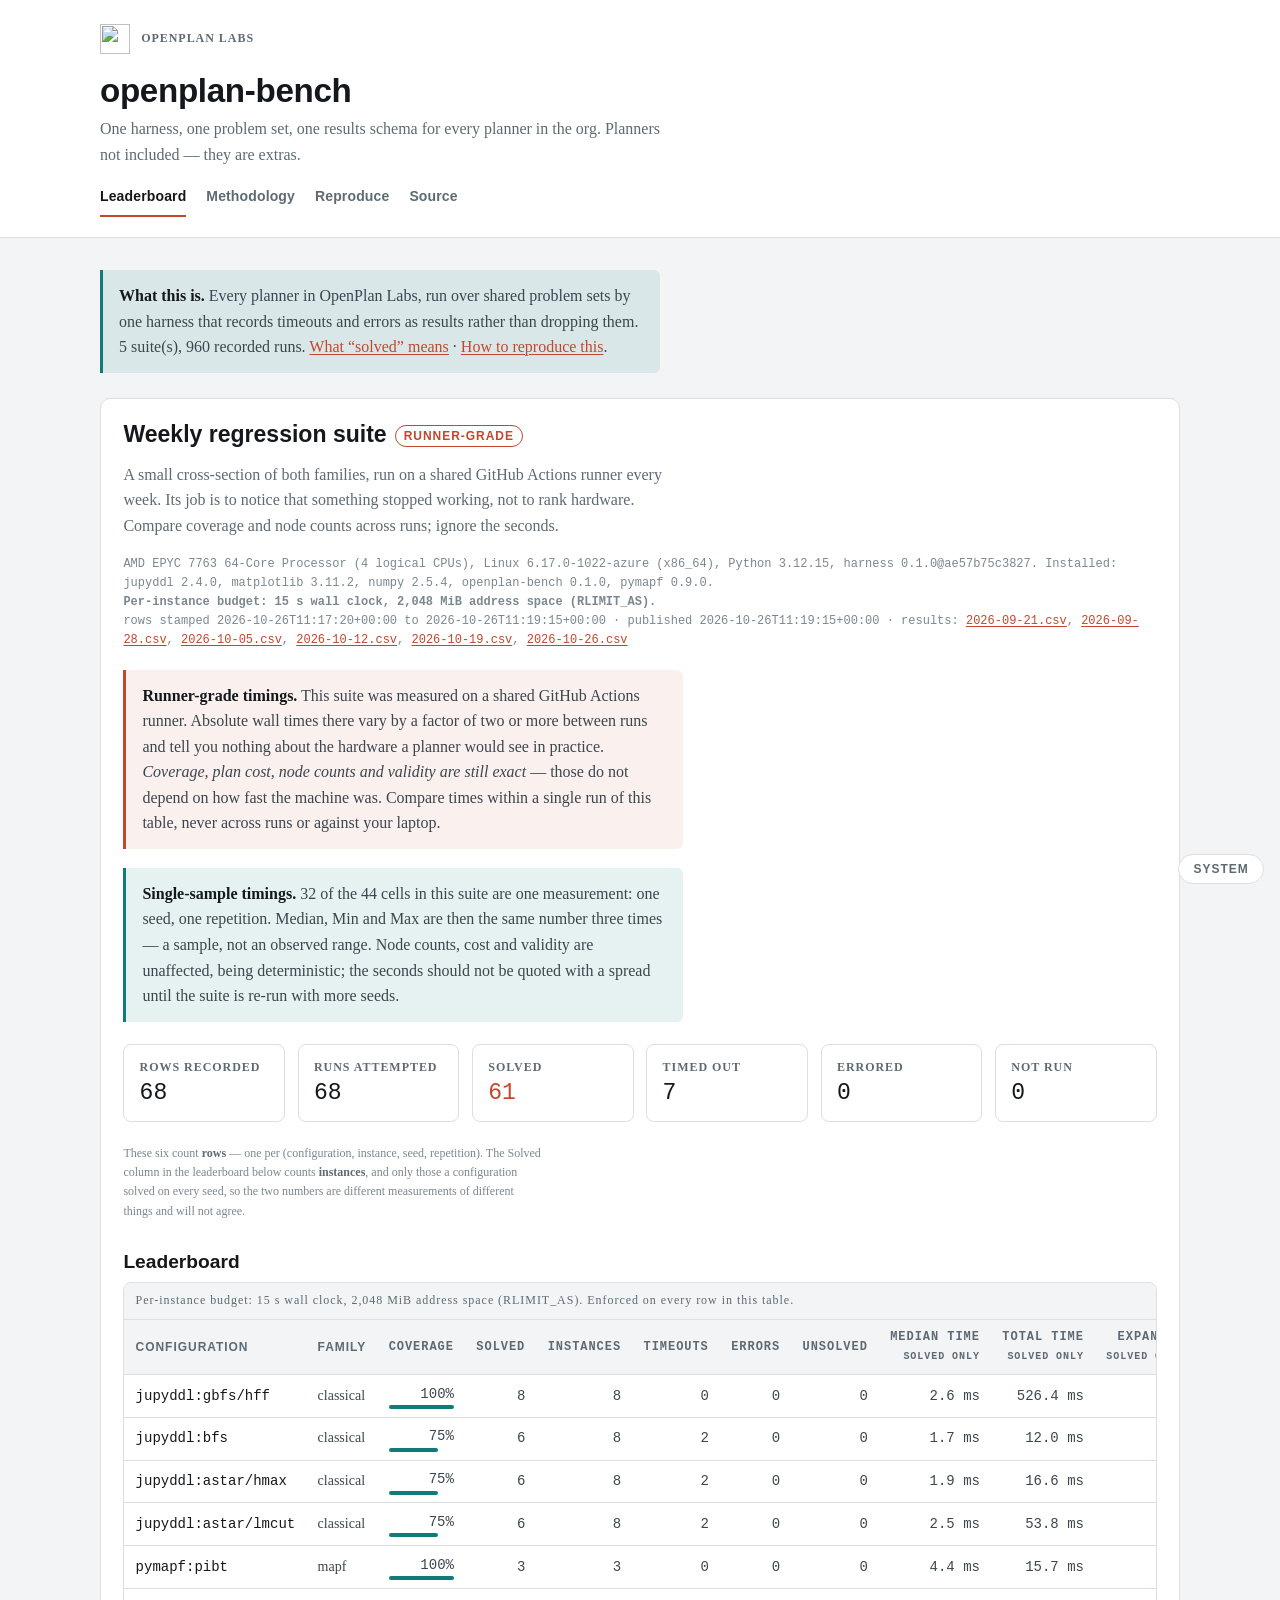
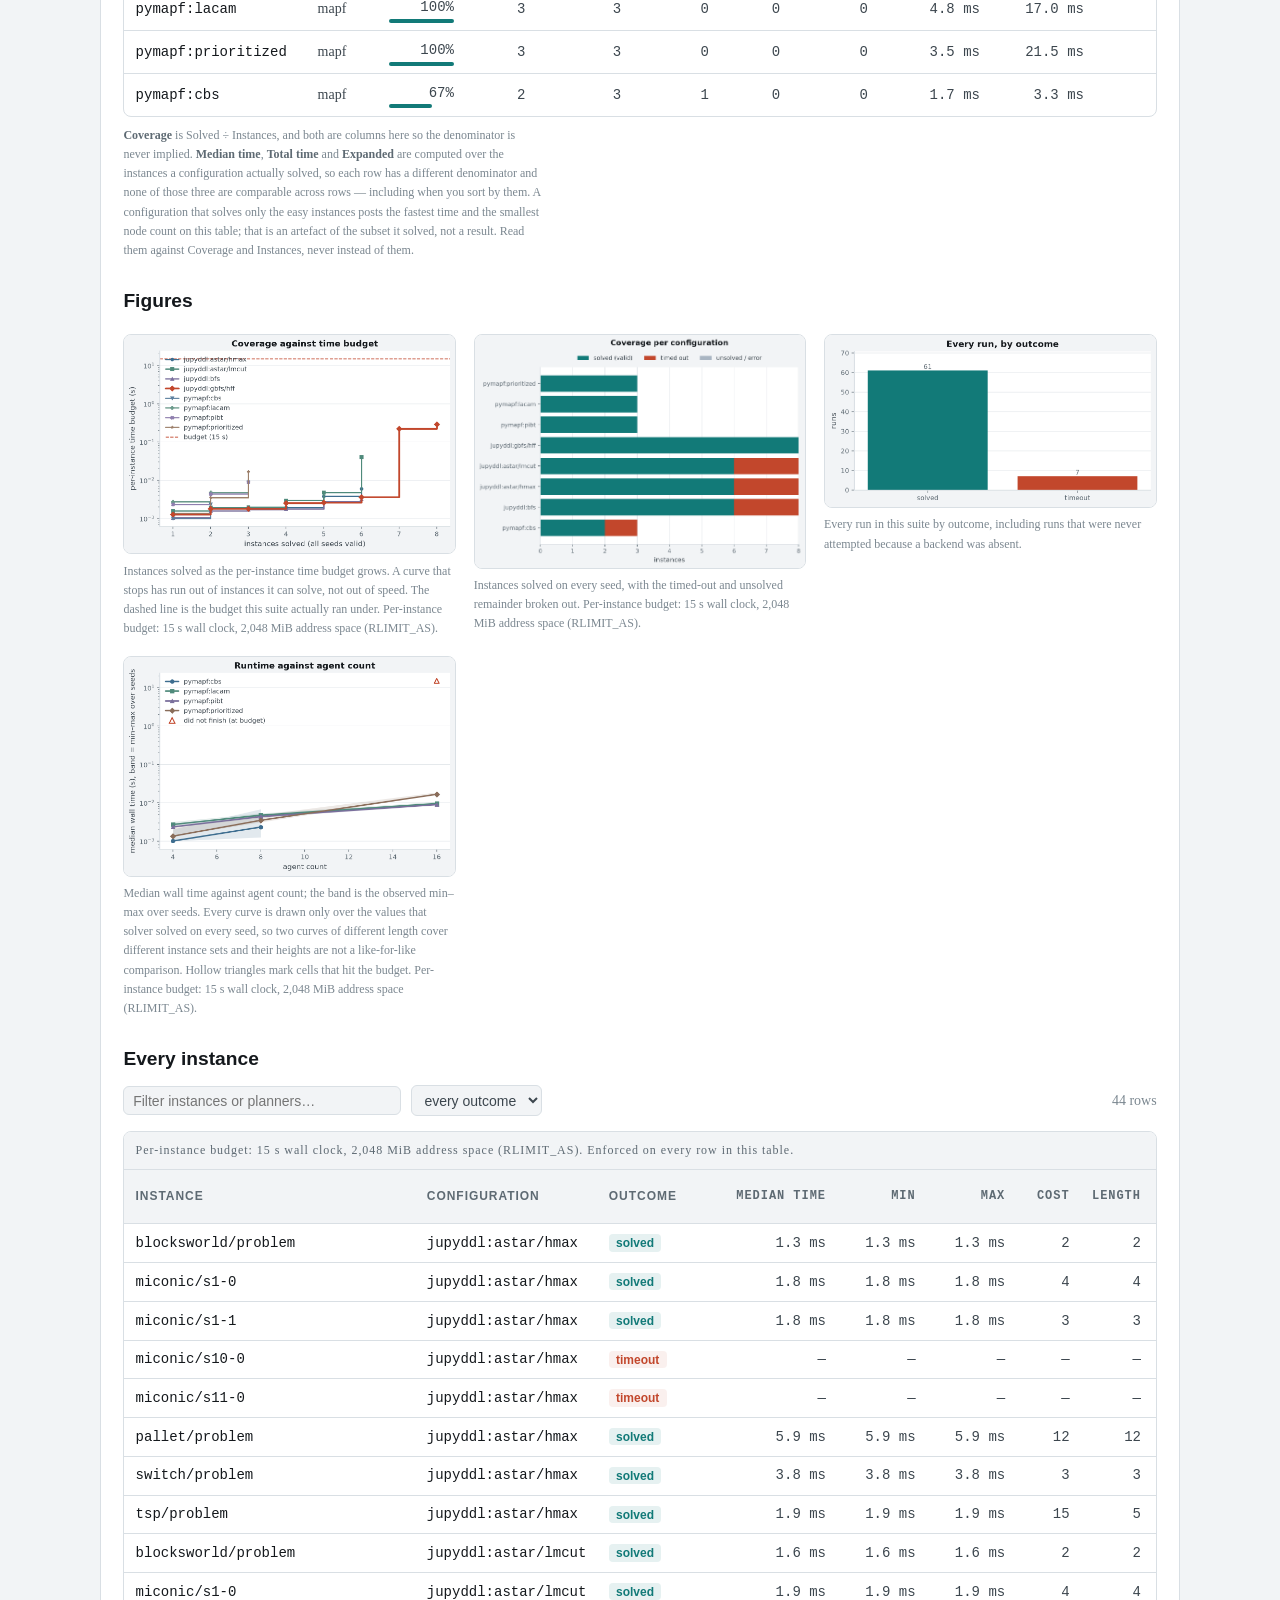
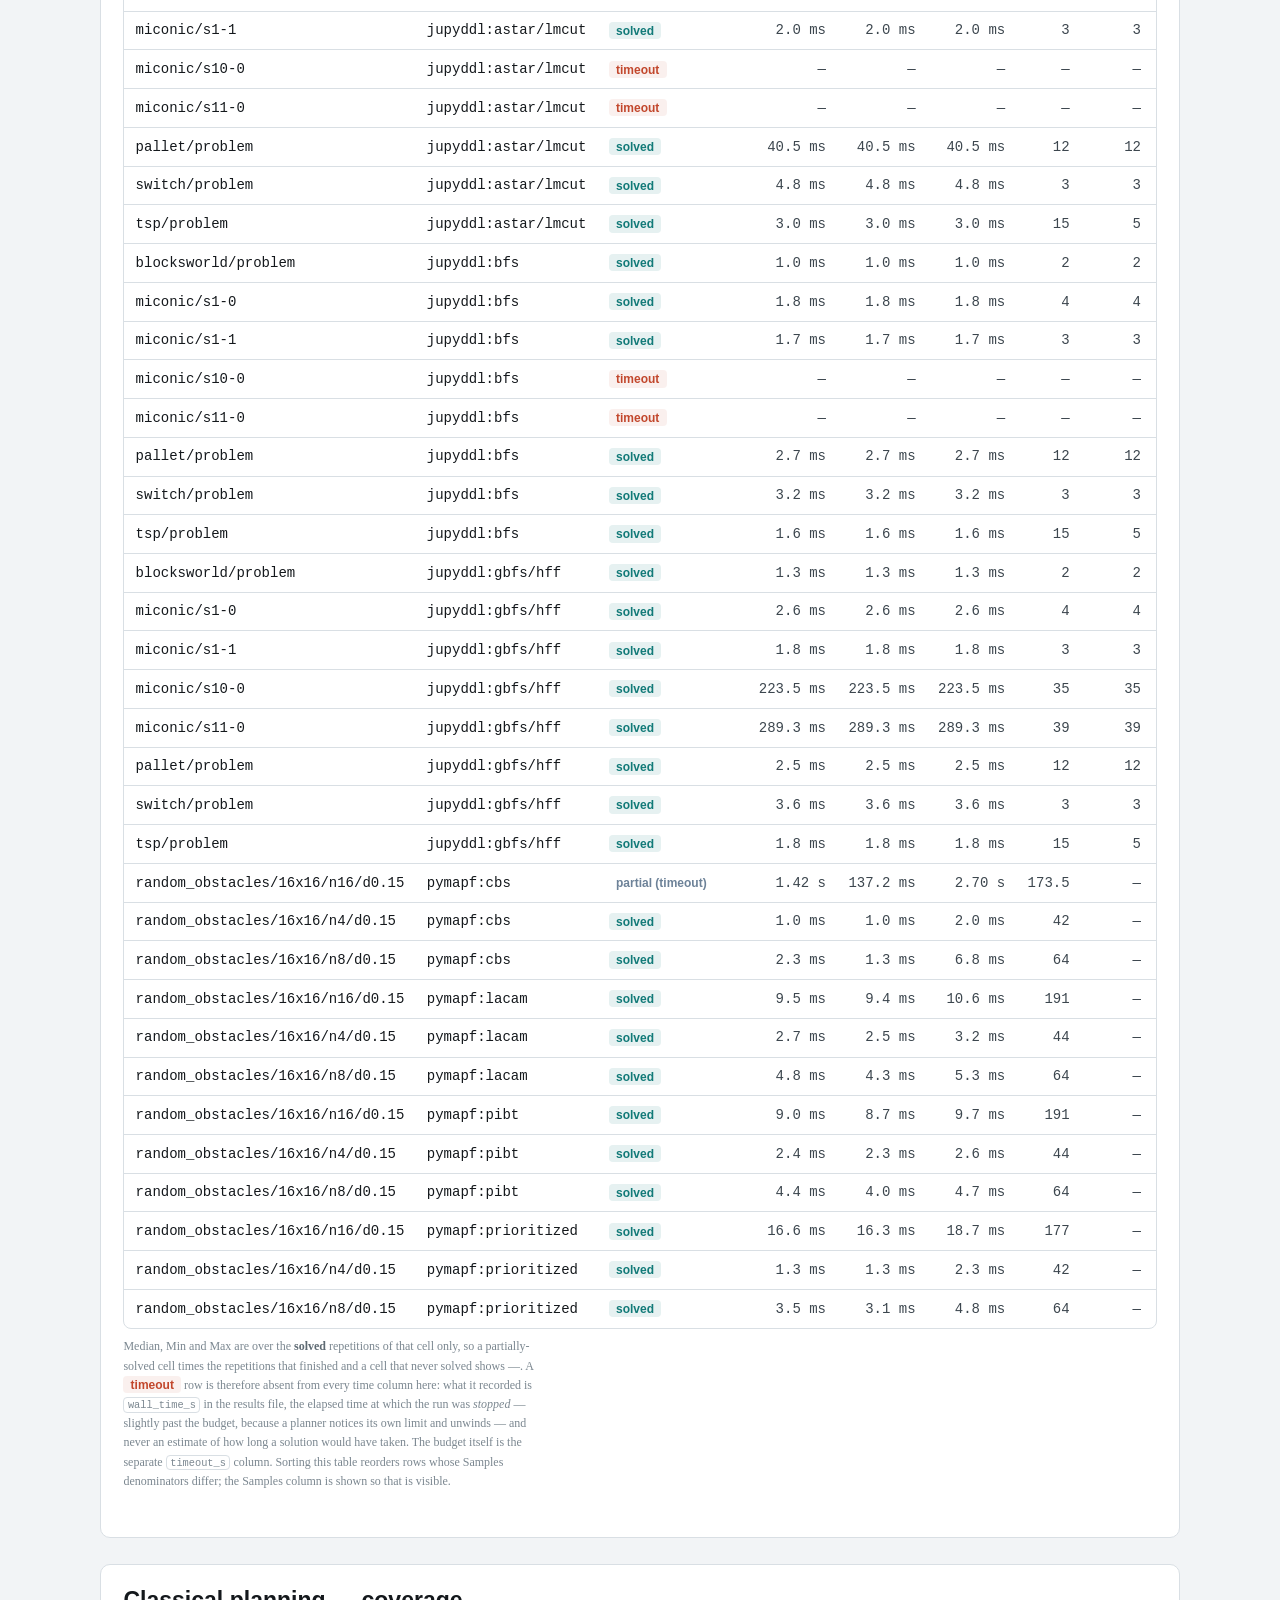
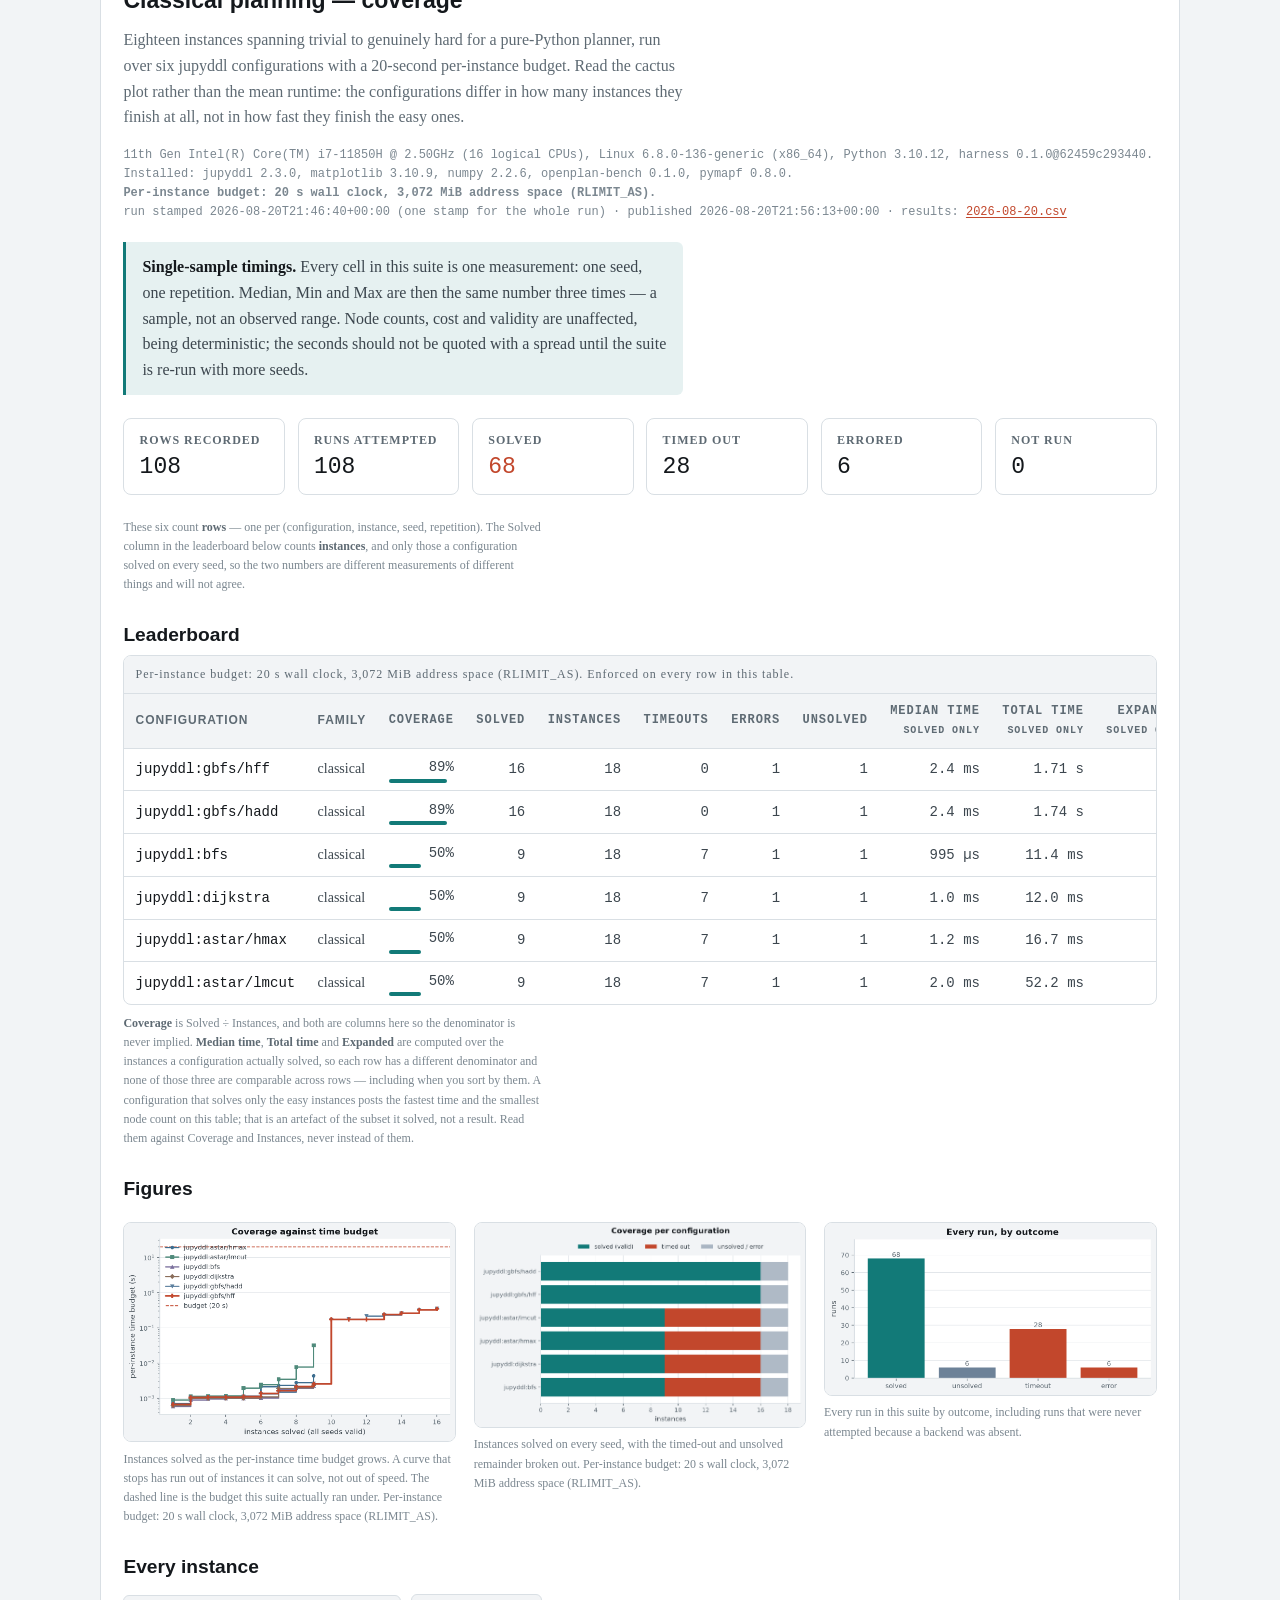
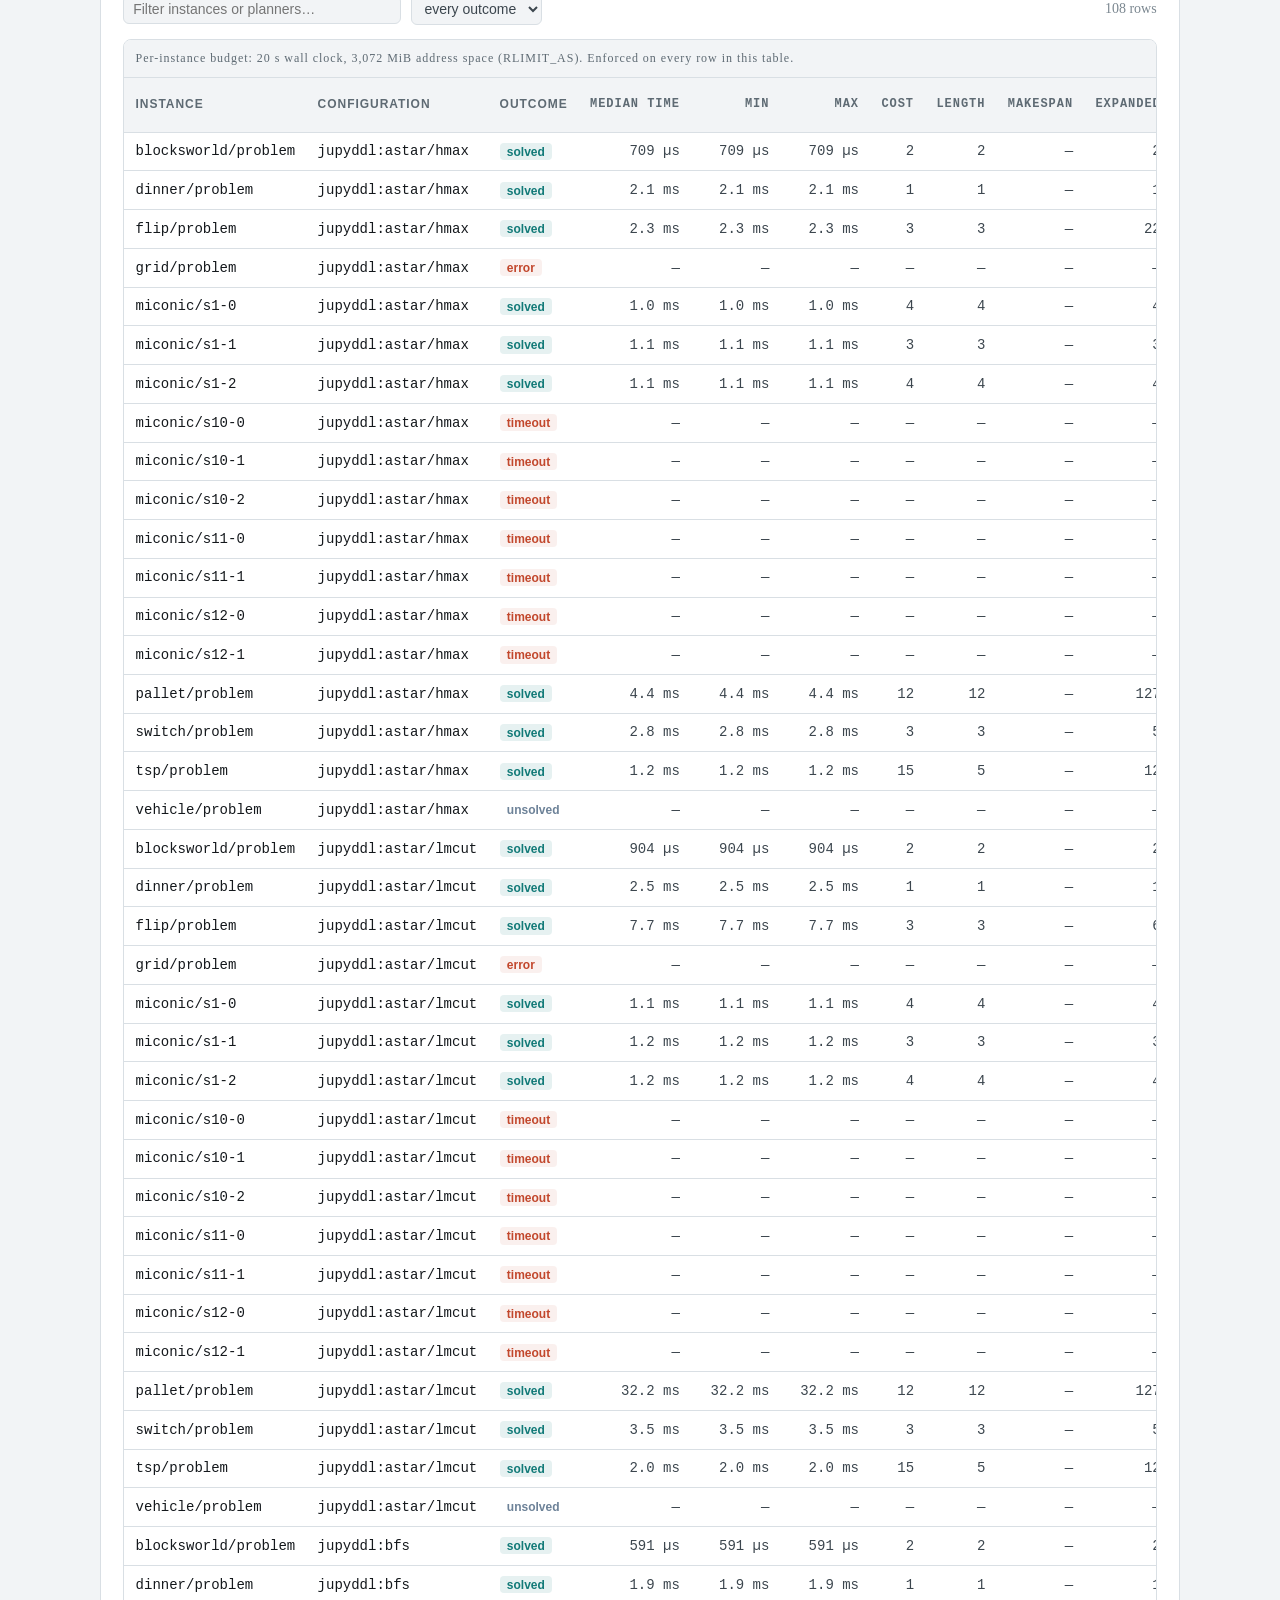
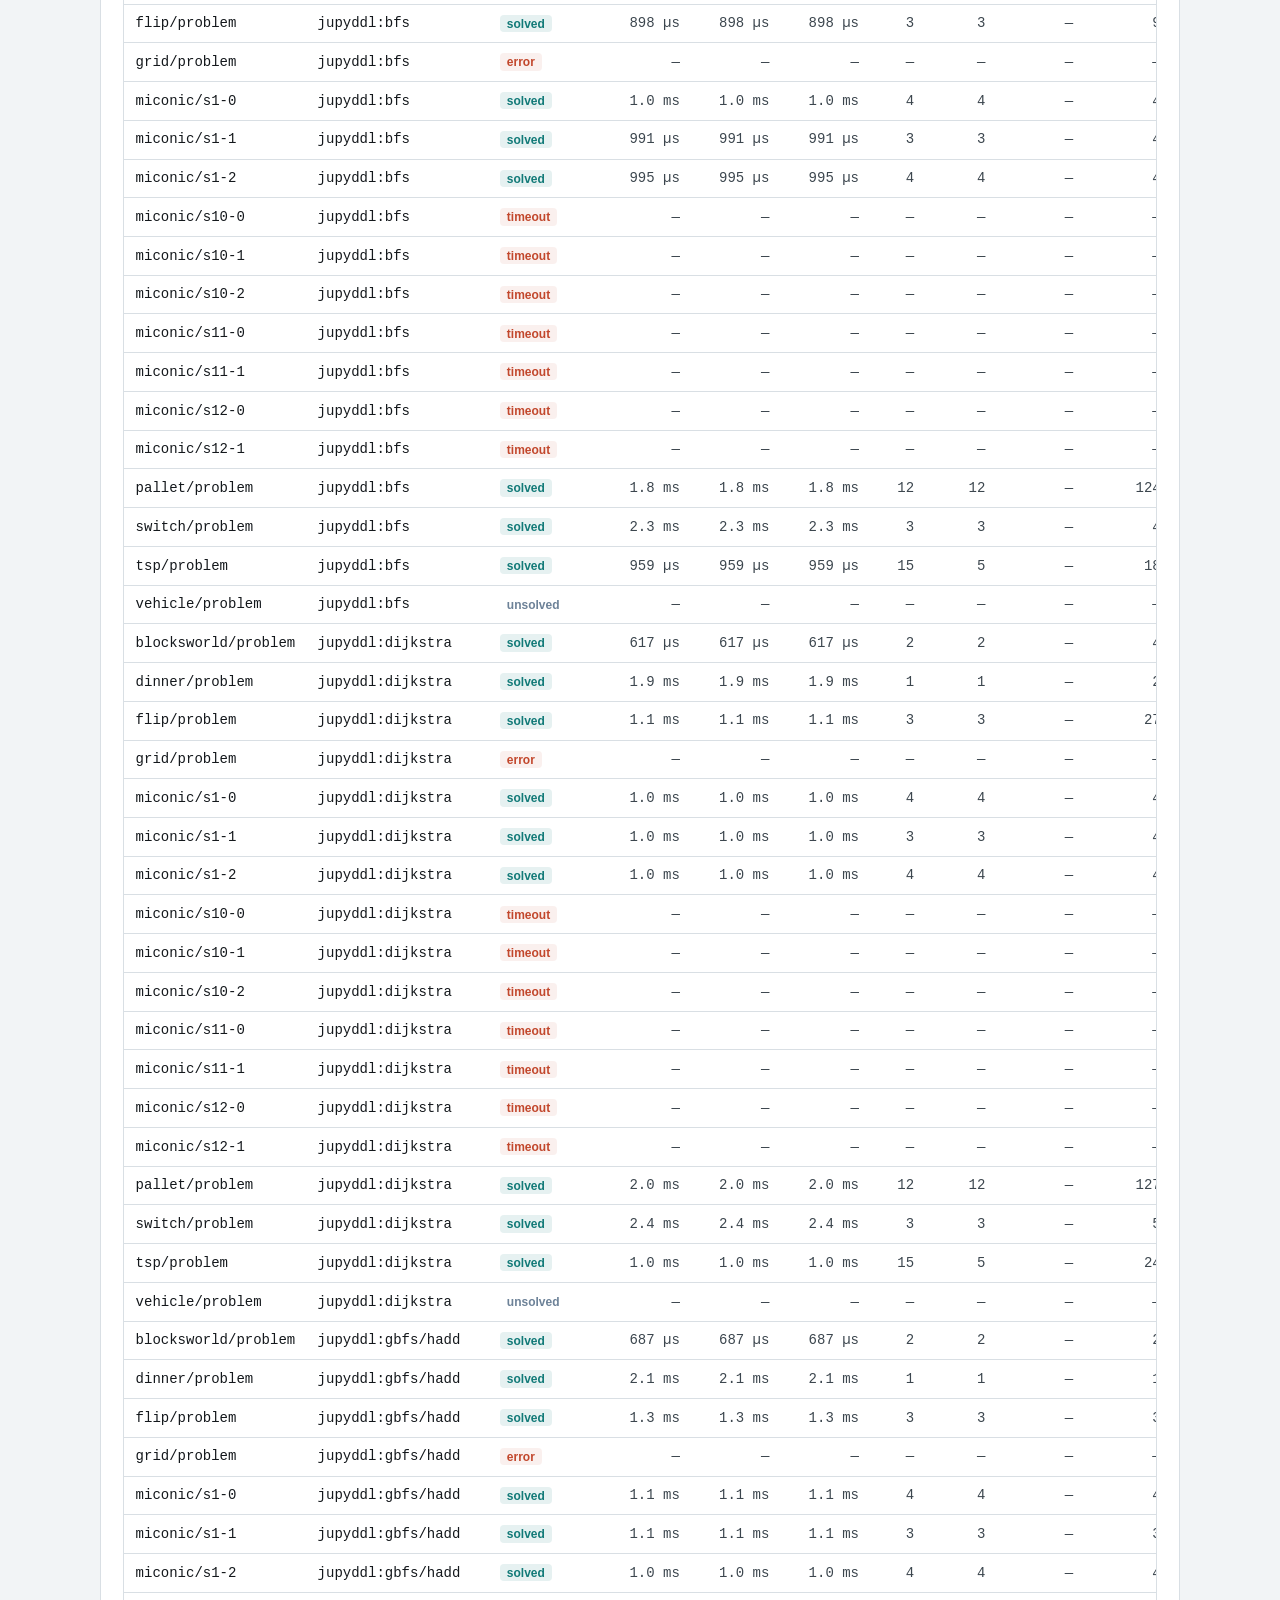
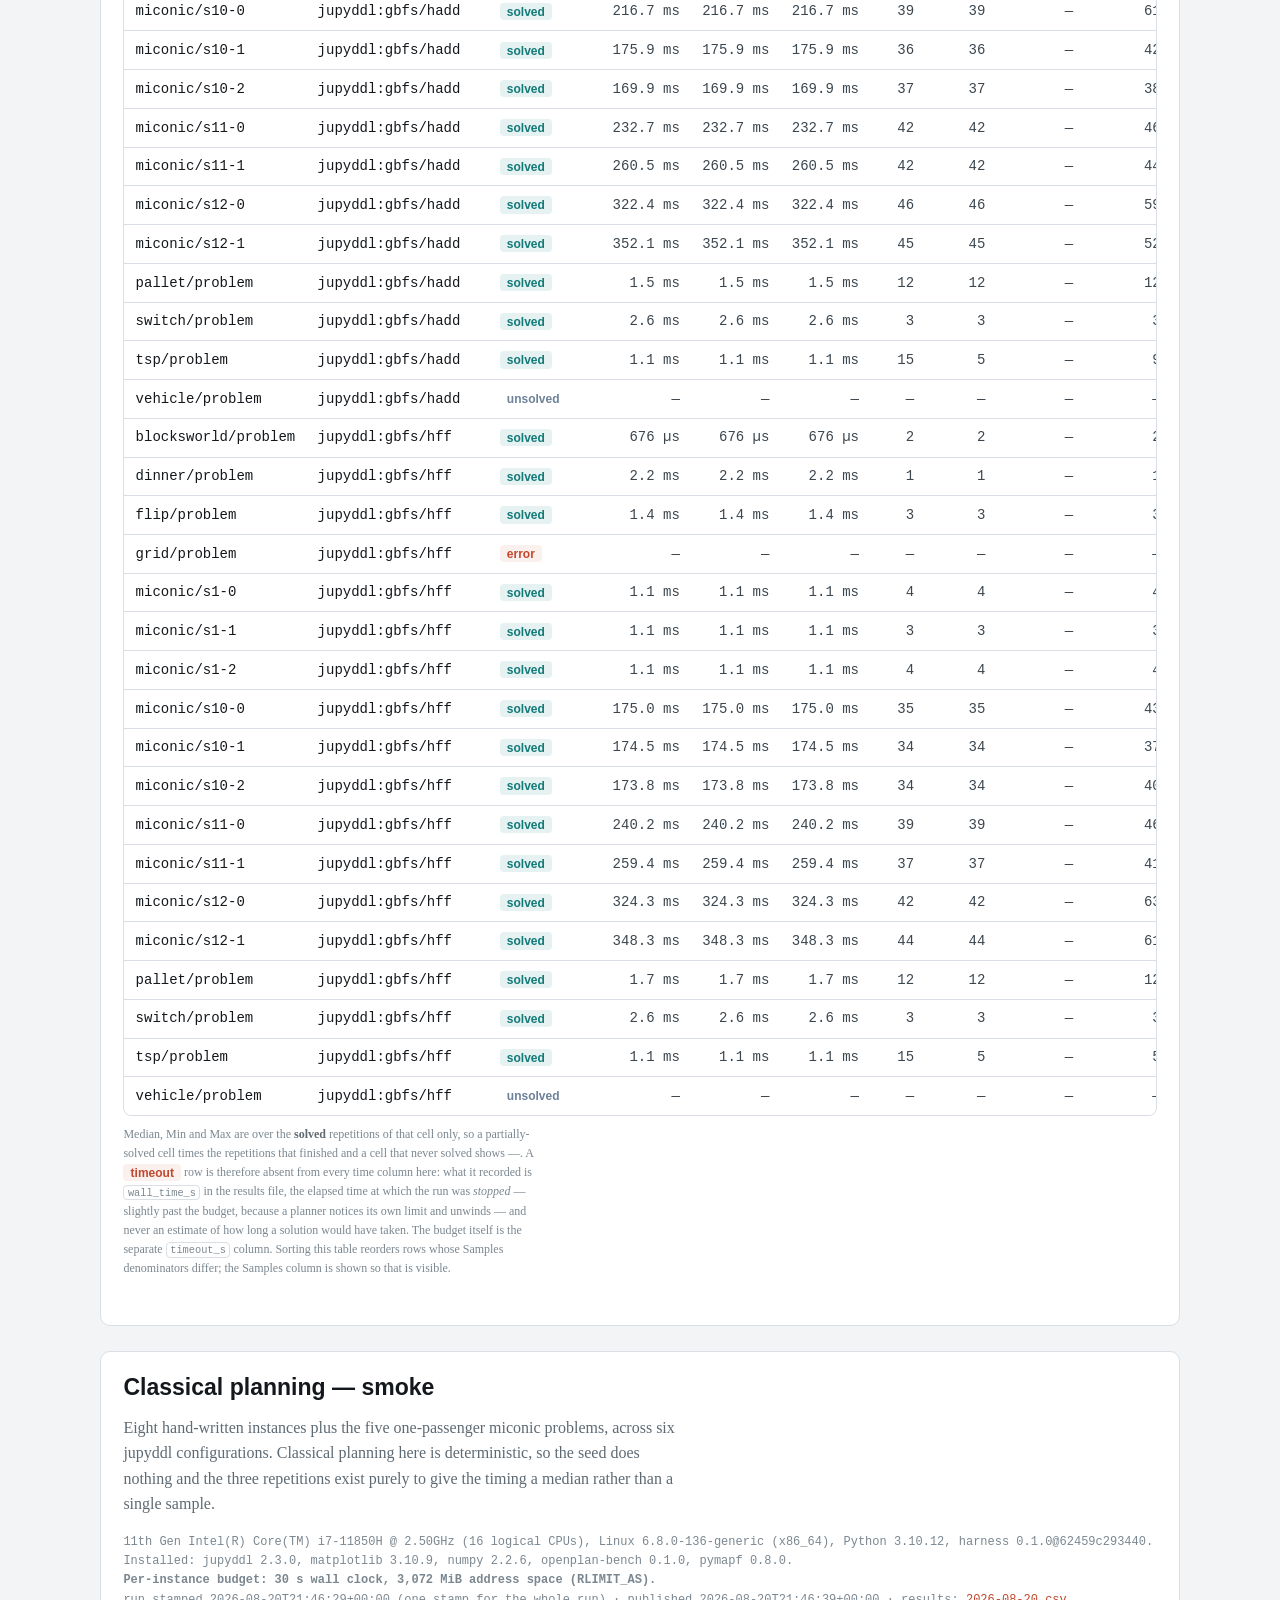
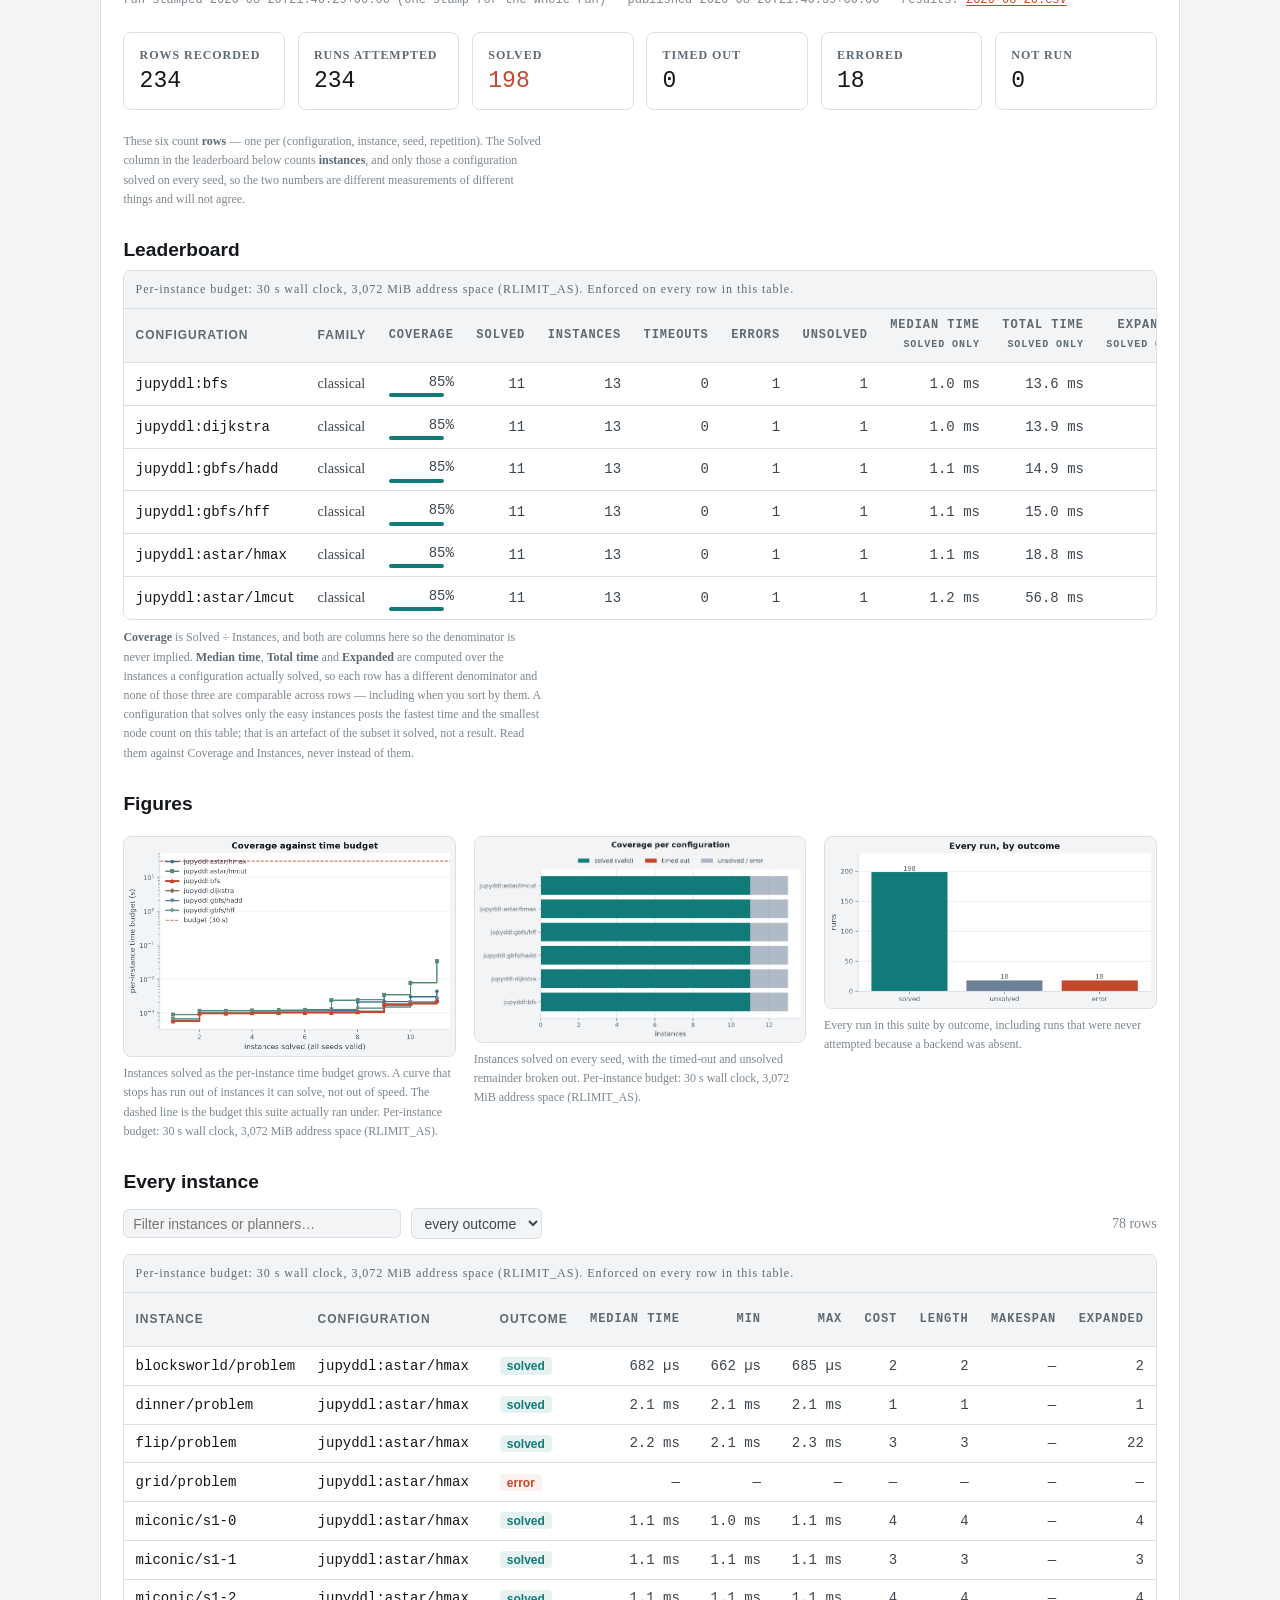
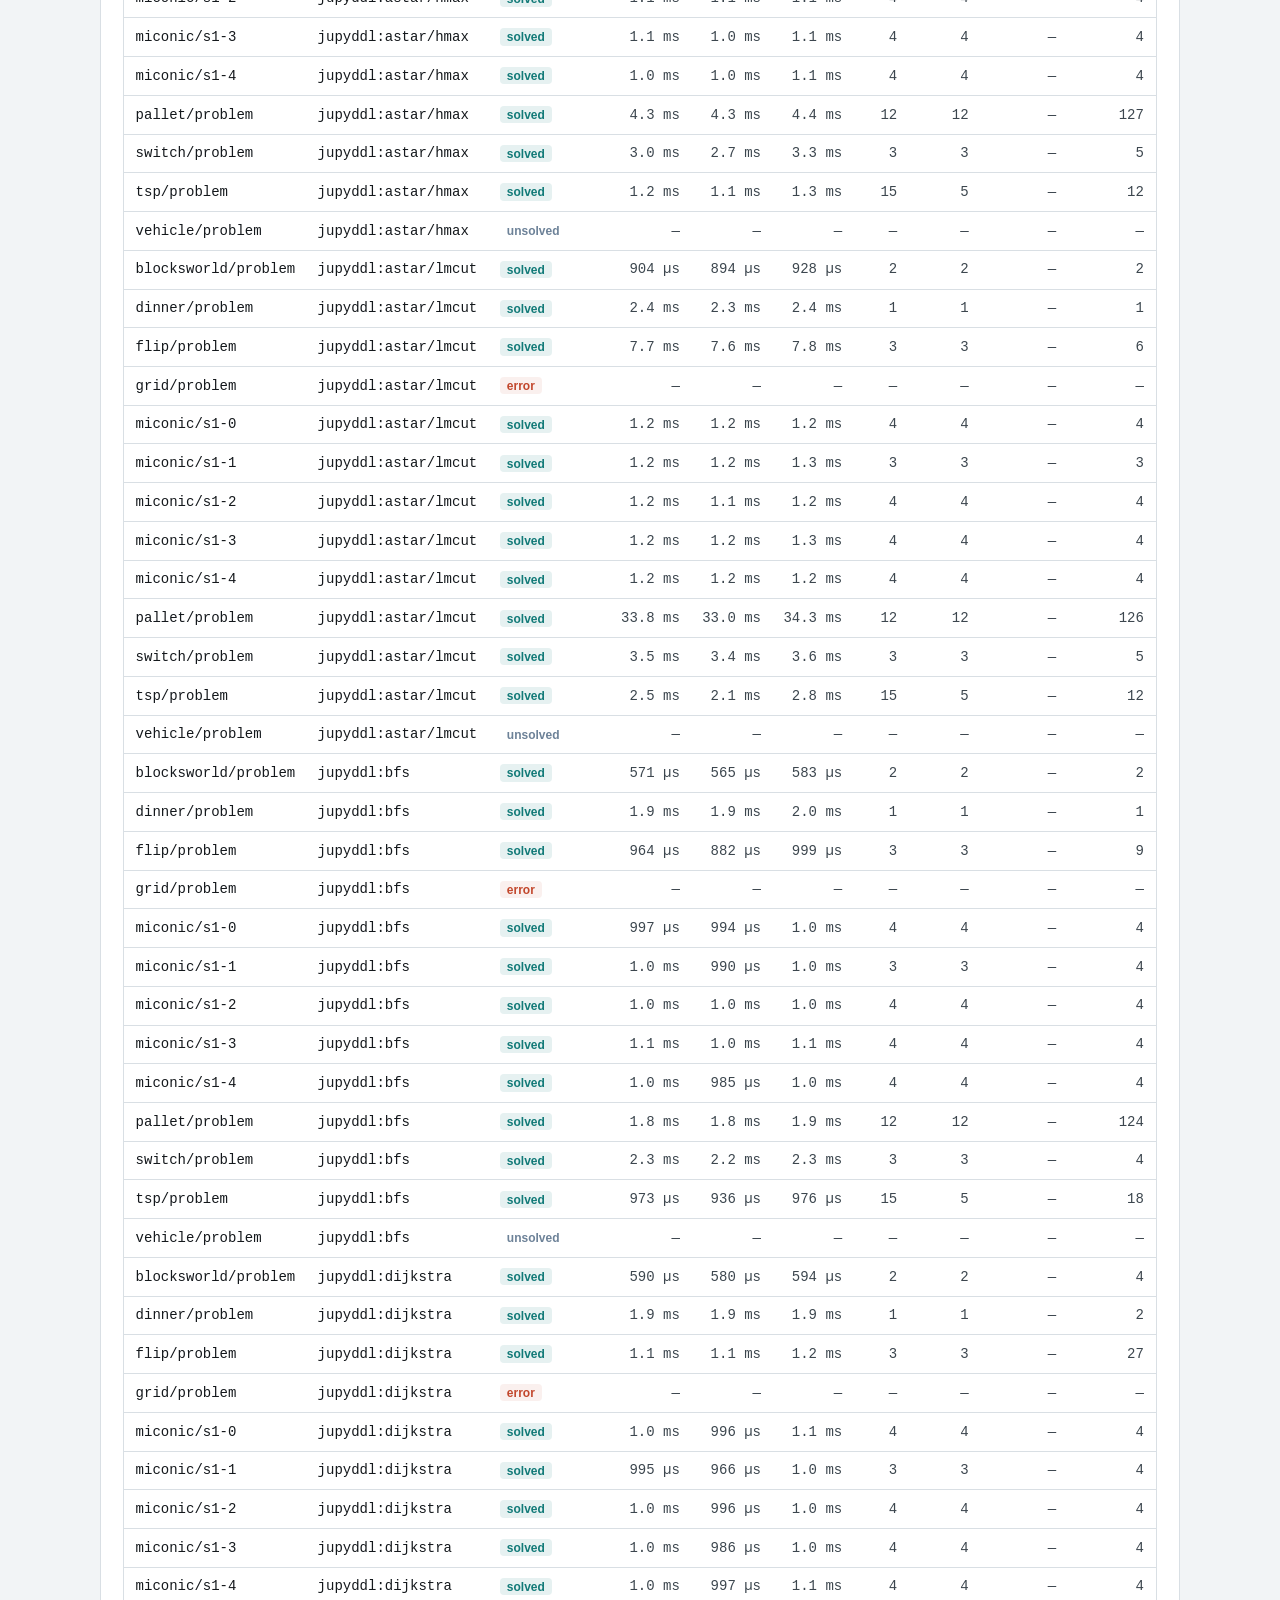
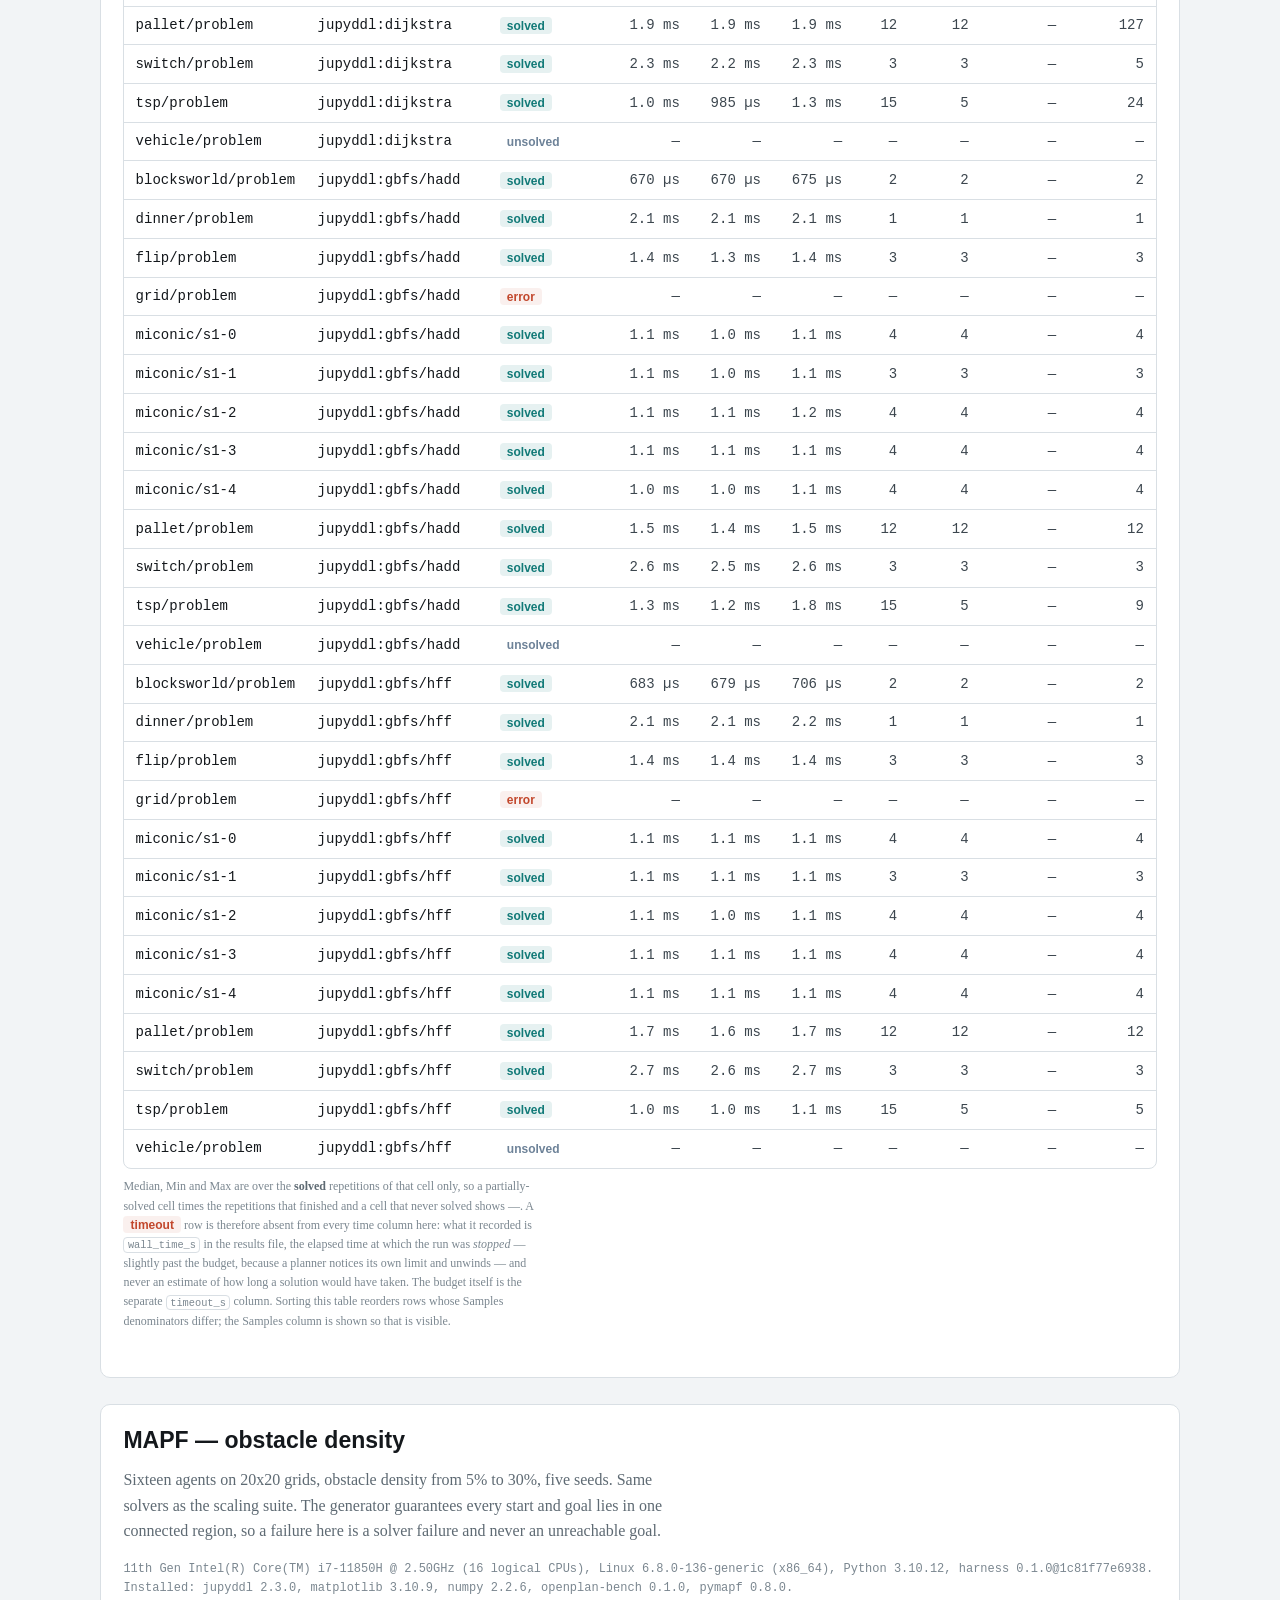
==== commit 3d24021b: "bench: weekly runner-grade results Ran on a shared GitHub Actions runner. Coverage, costs and node c" ====
--- a/docs/index.html
+++ b/docs/index.html
@@ -37,10 +37,10 @@
 <section class="suite" id="ci-weekly">
   <h2>Weekly regression suite<span class="badge runner">runner-grade</span></h2>
   <p class="desc">A small cross-section of both families, run on a shared GitHub Actions runner every week. Its job is to notice that something stopped working, not to rank hardware. Compare coverage and node counts across runs; ignore the seconds.</p>
-  <p class="meta">AMD EPYC 9V74 80-Core Processor (4 logical CPUs), Linux 6.17.0-1022-azure (x86_64), Python 3.12.15, harness 0.1.0@8518f460b1ce. Installed: jupyddl 2.4.0, matplotlib 3.11.2, numpy 2.5.4, openplan-bench 0.1.0, pymapf 0.9.0.<br>
+  <p class="meta">AMD EPYC 7763 64-Core Processor (4 logical CPUs), Linux 6.17.0-1022-azure (x86_64), Python 3.12.15, harness 0.1.0@ae57b75c3827. Installed: jupyddl 2.4.0, matplotlib 3.11.2, numpy 2.5.4, openplan-bench 0.1.0, pymapf 0.9.0.<br>
      <strong>Per-instance budget: 15 s wall clock, 2,048 MiB address space (RLIMIT_AS).</strong><br>
-     rows stamped 2026-10-19T10:57:21+00:00 to 2026-10-19T10:59:17+00:00 &middot; published 2026-10-19T10:59:17+00:00 &middot;
-     results: <a href="https://github.com/openplan-labs/openplan-bench/blob/main/results/ci-weekly/2026-09-14.csv">2026-09-14.csv</a>, <a href="https://github.com/openplan-labs/openplan-bench/blob/main/results/ci-weekly/2026-09-21.csv">2026-09-21.csv</a>, <a href="https://github.com/openplan-labs/openplan-bench/blob/main/results/ci-weekly/2026-09-28.csv">2026-09-28.csv</a>, <a href="https://github.com/openplan-labs/openplan-bench/blob/main/results/ci-weekly/2026-10-05.csv">2026-10-05.csv</a>, <a href="https://github.com/openplan-labs/openplan-bench/blob/main/results/ci-weekly/2026-10-12.csv">2026-10-12.csv</a>, <a href="https://github.com/openplan-labs/openplan-bench/blob/main/results/ci-weekly/2026-10-19.csv">2026-10-19.csv</a></p>
+     rows stamped 2026-10-26T11:17:20+00:00 to 2026-10-26T11:19:15+00:00 &middot; published 2026-10-26T11:19:15+00:00 &middot;
+     results: <a href="https://github.com/openplan-labs/openplan-bench/blob/main/results/ci-weekly/2026-09-21.csv">2026-09-21.csv</a>, <a href="https://github.com/openplan-labs/openplan-bench/blob/main/results/ci-weekly/2026-09-28.csv">2026-09-28.csv</a>, <a href="https://github.com/openplan-labs/openplan-bench/blob/main/results/ci-weekly/2026-10-05.csv">2026-10-05.csv</a>, <a href="https://github.com/openplan-labs/openplan-bench/blob/main/results/ci-weekly/2026-10-12.csv">2026-10-12.csv</a>, <a href="https://github.com/openplan-labs/openplan-bench/blob/main/results/ci-weekly/2026-10-19.csv">2026-10-19.csv</a>, <a href="https://github.com/openplan-labs/openplan-bench/blob/main/results/ci-weekly/2026-10-26.csv">2026-10-26.csv</a></p>
   <div class="note warn"><p><strong>Runner-grade timings.</strong>
     This suite was measured on a shared GitHub Actions runner. Absolute wall
     times there vary by a factor of two or more between runs and tell you
@@ -70,7 +70,7 @@
     measurements of different things and will not agree.</p>
 
   <h3>Leaderboard</h3>
-<div class="tablewrap"><table data-sortable><caption>Per-instance budget: 15 s wall clock, 2,048 MiB address space (RLIMIT_AS). Enforced on every row in this table.</caption><thead><tr><th>Configuration</th><th>Family</th><th class="num">Coverage</th><th class="num">Solved</th><th class="num">Instances</th><th class="num">Timeouts</th><th class="num">Errors</th><th class="num">Unsolved</th><th class="num">Median time<br><small>solved only</small></th><th class="num">Total time<br><small>solved only</small></th><th class="num">Expanded<br><small>solved only</small></th></tr></thead><tbody><tr><td class="name">jupyddl:gbfs/hff</td><td>classical</td><td class="num barcell" data-sort="1.000000">100%<span class="bar" style="width:100%"></span></td><td class="num">8</td><td class="num">8</td><td class="num">0</td><td class="num">0</td><td class="num">0</td><td class="num" data-sort="0.002086">2.1 ms</td><td class="num" data-sort="0.538094">538.1 ms</td><td class="num">118</td></tr><tr><td class="name">jupyddl:bfs</td><td>classical</td><td class="num barcell" data-sort="0.750000">75%<span class="bar" style="width:75%"></span></td><td class="num">6</td><td class="num">8</td><td class="num">2</td><td class="num">0</td><td class="num">0</td><td class="num" data-sort="0.001773">1.8 ms</td><td class="num" data-sort="0.012191">12.2 ms</td><td class="num">156</td></tr><tr><td class="name">jupyddl:astar/hmax</td><td>classical</td><td class="num barcell" data-sort="0.750000">75%<span class="bar" style="width:75%"></span></td><td class="num">6</td><td class="num">8</td><td class="num">2</td><td class="num">0</td><td class="num">0</td><td class="num" data-sort="0.001868">1.9 ms</td><td class="num" data-sort="0.016441">16.4 ms</td><td class="num">153</td></tr><tr><td class="name">jupyddl:astar/lmcut</td><td>classical</td><td class="num barcell" data-sort="0.750000">75%<span class="bar" style="width:75%"></span></td><td class="num">6</td><td class="num">8</td><td class="num">2</td><td class="num">0</td><td class="num">0</td><td class="num" data-sort="0.002454">2.5 ms</td><td class="num" data-sort="0.053970">54.0 ms</td><td class="num">153</td></tr><tr><td class="name">pymapf:pibt</td><td>mapf</td><td class="num barcell" data-sort="1.000000">100%<span class="bar" style="width:100%"></span></td><td class="num">3</td><td class="num">3</td><td class="num">0</td><td class="num">0</td><td class="num">0</td><td class="num" data-sort="0.004446">4.4 ms</td><td class="num" data-sort="0.015996">16.0 ms</td><td class="num">155</td></tr><tr><td class="name">pymapf:lacam</td><td>mapf</td><td class="num barcell" data-sort="1.000000">100%<span class="bar" style="width:100%"></span></td><td class="num">3</td><td class="num">3</td><td class="num">0</td><td class="num">0</td><td class="num">0</td><td class="num" data-sort="0.004818">4.8 ms</td><td class="num" data-sort="0.017218">17.2 ms</td><td class="num">155</td></tr><tr><td class="name">pymapf:prioritized</td><td>mapf</td><td class="num barcell" data-sort="1.000000">100%<span class="bar" style="width:100%"></span></td><td class="num">3</td><td class="num">3</td><td class="num">0</td><td class="num">0</td><td class="num">0</td><td class="num" data-sort="0.003767">3.8 ms</td><td class="num" data-sort="0.022901">22.9 ms</td><td class="num">84</td></tr><tr><td class="name">pymapf:cbs</td><td>mapf</td><td class="num barcell" data-sort="0.666667">67%<span class="bar" style="width:67%"></span></td><td class="num">2</td><td class="num">3</td><td class="num">1</td><td class="num">0</td><td class="num">0</td><td class="num" data-sort="0.001702">1.7 ms</td><td class="num" data-sort="0.003405">3.4 ms</td><td class="num">987</td></tr></tbody></table></div><p class="caption"><strong>Coverage</strong> is Solved &divide; Instances, and both are columns here so the denominator is never implied. <strong>Median time</strong>, <strong>Total time</strong> and <strong>Expanded</strong> are computed over the instances a configuration actually solved, so each row has a different denominator and none of those three are comparable across rows — including when you sort by them. A configuration that solves only the easy instances posts the fastest time and the smallest node count on this table; that is an artefact of the subset it solved, not a result. Read them against Coverage and Instances, never instead of them.</p>
+<div class="tablewrap"><table data-sortable><caption>Per-instance budget: 15 s wall clock, 2,048 MiB address space (RLIMIT_AS). Enforced on every row in this table.</caption><thead><tr><th>Configuration</th><th>Family</th><th class="num">Coverage</th><th class="num">Solved</th><th class="num">Instances</th><th class="num">Timeouts</th><th class="num">Errors</th><th class="num">Unsolved</th><th class="num">Median time<br><small>solved only</small></th><th class="num">Total time<br><small>solved only</small></th><th class="num">Expanded<br><small>solved only</small></th></tr></thead><tbody><tr><td class="name">jupyddl:gbfs/hff</td><td>classical</td><td class="num barcell" data-sort="1.000000">100%<span class="bar" style="width:100%"></span></td><td class="num">8</td><td class="num">8</td><td class="num">0</td><td class="num">0</td><td class="num">0</td><td class="num" data-sort="0.002569">2.6 ms</td><td class="num" data-sort="0.526398">526.4 ms</td><td class="num">118</td></tr><tr><td class="name">jupyddl:bfs</td><td>classical</td><td class="num barcell" data-sort="0.750000">75%<span class="bar" style="width:75%"></span></td><td class="num">6</td><td class="num">8</td><td class="num">2</td><td class="num">0</td><td class="num">0</td><td class="num" data-sort="0.001734">1.7 ms</td><td class="num" data-sort="0.012031">12.0 ms</td><td class="num">156</td></tr><tr><td class="name">jupyddl:astar/hmax</td><td>classical</td><td class="num barcell" data-sort="0.750000">75%<span class="bar" style="width:75%"></span></td><td class="num">6</td><td class="num">8</td><td class="num">2</td><td class="num">0</td><td class="num">0</td><td class="num" data-sort="0.001880">1.9 ms</td><td class="num" data-sort="0.016559">16.6 ms</td><td class="num">153</td></tr><tr><td class="name">jupyddl:astar/lmcut</td><td>classical</td><td class="num barcell" data-sort="0.750000">75%<span class="bar" style="width:75%"></span></td><td class="num">6</td><td class="num">8</td><td class="num">2</td><td class="num">0</td><td class="num">0</td><td class="num" data-sort="0.002467">2.5 ms</td><td class="num" data-sort="0.053776">53.8 ms</td><td class="num">152</td></tr><tr><td class="name">pymapf:pibt</td><td>mapf</td><td class="num barcell" data-sort="1.000000">100%<span class="bar" style="width:100%"></span></td><td class="num">3</td><td class="num">3</td><td class="num">0</td><td class="num">0</td><td class="num">0</td><td class="num" data-sort="0.004369">4.4 ms</td><td class="num" data-sort="0.015674">15.7 ms</td><td class="num">155</td></tr><tr><td class="name">pymapf:lacam</td><td>mapf</td><td class="num barcell" data-sort="1.000000">100%<span class="bar" style="width:100%"></span></td><td class="num">3</td><td class="num">3</td><td class="num">0</td><td class="num">0</td><td class="num">0</td><td class="num" data-sort="0.004759">4.8 ms</td><td class="num" data-sort="0.017029">17.0 ms</td><td class="num">155</td></tr><tr><td class="name">pymapf:prioritized</td><td>mapf</td><td class="num barcell" data-sort="1.000000">100%<span class="bar" style="width:100%"></span></td><td class="num">3</td><td class="num">3</td><td class="num">0</td><td class="num">0</td><td class="num">0</td><td class="num" data-sort="0.003498">3.5 ms</td><td class="num" data-sort="0.021490">21.5 ms</td><td class="num">84</td></tr><tr><td class="name">pymapf:cbs</td><td>mapf</td><td class="num barcell" data-sort="0.666667">67%<span class="bar" style="width:67%"></span></td><td class="num">2</td><td class="num">3</td><td class="num">1</td><td class="num">0</td><td class="num">0</td><td class="num" data-sort="0.001670">1.7 ms</td><td class="num" data-sort="0.003341">3.3 ms</td><td class="num">987</td></tr></tbody></table></div><p class="caption"><strong>Coverage</strong> is Solved &divide; Instances, and both are columns here so the denominator is never implied. <strong>Median time</strong>, <strong>Total time</strong> and <strong>Expanded</strong> are computed over the instances a configuration actually solved, so each row has a different denominator and none of those three are comparable across rows — including when you sort by them. A configuration that solves only the easy instances posts the fastest time and the smallest node count on this table; that is an artefact of the subset it solved, not a result. Read them against Coverage and Instances, never instead of them.</p>
 
   <h3>Figures</h3>
   <div class="figs">
@@ -107,7 +107,7 @@
     <span class="count"></span>
   </div>
 
-<div class="tablewrap"><table data-sortable><caption>Per-instance budget: 15 s wall clock, 2,048 MiB address space (RLIMIT_AS). Enforced on every row in this table.</caption><thead><tr><th>Instance</th><th>Configuration</th><th>Outcome</th><th class="num">Median time</th><th class="num">Min</th><th class="num">Max</th><th class="num">Cost</th><th class="num">Length</th><th class="num">Makespan</th><th class="num">Expanded</th><th class="num">Samples<br><small>seeds x reps</small></th><th>Note</th></tr></thead><tbody><tr data-outcome="solved"><td class="name">blocksworld/problem</td><td class="name">jupyddl:astar/hmax</td><td><span class="pill solved">solved</span></td><td class="num" data-sort="0.001236">1.2 ms</td><td class="num" data-sort="0.001236">1.2 ms</td><td class="num" data-sort="0.001236">1.2 ms</td><td class="num">2</td><td class="num">2</td><td class="num">—</td><td class="num">2</td><td class="num">1/1</td><td></td></tr><tr data-outcome="solved"><td class="name">miconic/s1-0</td><td class="name">jupyddl:astar/hmax</td><td><span class="pill solved">solved</span></td><td class="num" data-sort="0.001829">1.8 ms</td><td class="num" data-sort="0.001829">1.8 ms</td><td class="num" data-sort="0.001829">1.8 ms</td><td class="num">4</td><td class="num">4</td><td class="num">—</td><td class="num">4</td><td class="num">1/1</td><td></td></tr><tr data-outcome="solved"><td class="name">miconic/s1-1</td><td class="name">jupyddl:astar/hmax</td><td><span class="pill solved">solved</span></td><td class="num" data-sort="0.001790">1.8 ms</td><td class="num" data-sort="0.001790">1.8 ms</td><td class="num" data-sort="0.001790">1.8 ms</td><td class="num">3</td><td class="num">3</td><td class="num">—</td><td class="num">3</td><td class="num">1/1</td><td></td></tr><tr data-outcome="timeout"><td class="name">miconic/s10-0</td><td class="name">jupyddl:astar/hmax</td><td><span class="pill timeout">timeout</span></td><td class="num" data-sort="0.000000">—</td><td class="num" data-sort="0.000000">—</td><td class="num" data-sort="0.000000">—</td><td class="num">—</td><td class="num">—</td><td class="num">—</td><td class="num">—</td><td class="num">0/1</td><td>planner stopped on its internal time limit</td></tr><tr data-outcome="timeout"><td class="name">miconic/s11-0</td><td class="name">jupyddl:astar/hmax</td><td><span class="pill timeout">timeout</span></td><td class="num" data-sort="0.000000">—</td><td class="num" data-sort="0.000000">—</td><td class="num" data-sort="0.000000">—</td><td class="num">—</td><td class="num">—</td><td class="num">—</td><td class="num">—</td><td class="num">0/1</td><td>planner stopped on its internal time limit</td></tr><tr data-outcome="solved"><td class="name">pallet/problem</td><td class="name">jupyddl:astar/hmax</td><td><span class="pill solved">solved</span></td><td class="num" data-sort="0.005845">5.8 ms</td><td class="num" data-sort="0.005845">5.8 ms</td><td class="num" data-sort="0.005845">5.8 ms</td><td class="num">12</td><td class="num">12</td><td class="num">—</td><td class="num">127</td><td class="num">1/1</td><td></td></tr><tr data-outcome="solved"><td class="name">switch/problem</td><td class="name">jupyddl:astar/hmax</td><td><span class="pill solved">solved</span></td><td class="num" data-sort="0.003834">3.8 ms</td><td class="num" data-sort="0.003834">3.8 ms</td><td class="num" data-sort="0.003834">3.8 ms</td><td class="num">3</td><td class="num">3</td><td class="num">—</td><td class="num">5</td><td class="num">1/1</td><td></td></tr><tr data-outcome="solved"><td class="name">tsp/problem</td><td class="name">jupyddl:astar/hmax</td><td><span class="pill solved">solved</span></td><td class="num" data-sort="0.001908">1.9 ms</td><td class="num" data-sort="0.001908">1.9 ms</td><td class="num" data-sort="0.001908">1.9 ms</td><td class="num">15</td><td class="num">5</td><td class="num">—</td><td class="num">12</td><td class="num">1/1</td><td></td></tr><tr data-outcome="solved"><td class="name">blocksworld/problem</td><td class="name">jupyddl:astar/lmcut</td><td><span class="pill solved">solved</span></td><td class="num" data-sort="0.001474">1.5 ms</td><td class="num" data-sort="0.001474">1.5 ms</td><td class="num" data-sort="0.001474">1.5 ms</td><td class="num">2</td><td class="num">2</td><td class="num">—</td><td class="num">2</td><td class="num">1/1</td><td></td></tr><tr data-outcome="solved"><td class="name">miconic/s1-0</td><td class="name">jupyddl:astar/lmcut</td><td><span class="pill solved">solved</span></td><td class="num" data-sort="0.002019">2.0 ms</td><td class="num" data-sort="0.002019">2.0 ms</td><td class="num" data-sort="0.002019">2.0 ms</td><td class="num">4</td><td class="num">4</td><td class="num">—</td><td class="num">4</td><td class="num">1/1</td><td></td></tr><tr data-outcome="solved"><td class="name">miconic/s1-1</td><td class="name">jupyddl:astar/lmcut</td><td><span class="pill solved">solved</span></td><td class="num" data-sort="0.002035">2.0 ms</td><td class="num" data-sort="0.002035">2.0 ms</td><td class="num" data-sort="0.002035">2.0 ms</td><td class="num">3</td><td class="num">3</td><td class="num">—</td><td class="num">3</td><td class="num">1/1</td><td></td></tr><tr data-outcome="timeout"><td class="name">miconic/s10-0</td><td class="name">jupyddl:astar/lmcut</td><td><span class="pill timeout">timeout</span></td><td class="num" data-sort="0.000000">—</td><td class="num" data-sort="0.000000">—</td><td class="num" data-sort="0.000000">—</td><td class="num">—</td><td class="num">—</td><td class="num">—</td><td class="num">—</td><td class="num">0/1</td><td>planner stopped on its internal time limit</td></tr><tr data-outcome="timeout"><td class="name">miconic/s11-0</td><td class="name">jupyddl:astar/lmcut</td><td><span class="pill timeout">timeout</span></td><td class="num" data-sort="0.000000">—</td><td class="num" data-sort="0.000000">—</td><td class="num" data-sort="0.000000">—</td><td class="num">—</td><td class="num">—</td><td class="num">—</td><td class="num">—</td><td class="num">0/1</td><td>planner stopped on its internal time limit</td></tr><tr data-outcome="solved"><td class="name">pallet/problem</td><td class="name">jupyddl:astar/lmcut</td><td><span class="pill solved">solved</span></td><td class="num" data-sort="0.040691">40.7 ms</td><td class="num" data-sort="0.040691">40.7 ms</td><td class="num" data-sort="0.040691">40.7 ms</td><td class="num">12</td><td class="num">12</td><td class="num">—</td><td class="num">127</td><td class="num">1/1</td><td></td></tr><tr data-outcome="solved"><td class="name">switch/problem</td><td class="name">jupyddl:astar/lmcut</td><td><span class="pill solved">solved</span></td><td class="num" data-sort="0.004877">4.9 ms</td><td class="num" data-sort="0.004877">4.9 ms</td><td class="num" data-sort="0.004877">4.9 ms</td><td class="num">3</td><td class="num">3</td><td class="num">—</td><td class="num">5</td><td class="num">1/1</td><td></td></tr><tr data-outcome="solved"><td class="name">tsp/problem</td><td class="name">jupyddl:astar/lmcut</td><td><span class="pill solved">solved</span></td><td class="num" data-sort="0.002874">2.9 ms</td><td class="num" data-sort="0.002874">2.9 ms</td><td class="num" data-sort="0.002874">2.9 ms</td><td class="num">15</td><td class="num">5</td><td class="num">—</td><td class="num">12</td><td class="num">1/1</td><td></td></tr><tr data-outcome="solved"><td class="name">blocksworld/problem</td><td class="name">jupyddl:bfs</td><td><span class="pill solved">solved</span></td><td class="num" data-sort="0.001108">1.1 ms</td><td class="num" data-sort="0.001108">1.1 ms</td><td class="num" data-sort="0.001108">1.1 ms</td><td class="num">2</td><td class="num">2</td><td class="num">—</td><td class="num">2</td><td class="num">1/1</td><td></td></tr><tr data-outcome="solved"><td class="name">miconic/s1-0</td><td class="name">jupyddl:bfs</td><td><span class="pill solved">solved</span></td><td class="num" data-sort="0.001655">1.7 ms</td><td class="num" data-sort="0.001655">1.7 ms</td><td class="num" data-sort="0.001655">1.7 ms</td><td class="num">4</td><td class="num">4</td><td class="num">—</td><td class="num">4</td><td class="num">1/1</td><td></td></tr><tr data-outcome="solved"><td class="name">miconic/s1-1</td><td class="name">jupyddl:bfs</td><td><span class="pill solved">solved</span></td><td class="num" data-sort="0.001743">1.7 ms</td><td class="num" data-sort="0.001743">1.7 ms</td><td class="num" data-sort="0.001743">1.7 ms</td><td class="num">3</td><td class="num">3</td><td class="num">—</td><td class="num">4</td><td class="num">1/1</td><td></td></tr><tr data-outcome="timeout"><td class="name">miconic/s10-0</td><td class="name">jupyddl:bfs</td><td><span class="pill timeout">timeout</span></td><td class="num" data-sort="0.000000">—</td><td class="num" data-sort="0.000000">—</td><td class="num" data-sort="0.000000">—</td><td class="num">—</td><td class="num">—</td><td class="num">—</td><td class="num">—</td><td class="num">0/1</td><td>planner stopped on its internal time limit</td></tr><tr data-outcome="timeout"><td class="name">miconic/s11-0</td><td class="name">jupyddl:bfs</td><td><span class="pill timeout">timeout</span></td><td class="num" data-sort="0.000000">—</td><td class="num" data-sort="0.000000">—</td><td class="num" data-sort="0.000000">—</td><td class="num">—</td><td class="num">—</td><td class="num">—</td><td class="num">—</td><td class="num">0/1</td><td>planner stopped on its internal time limit</td></tr><tr data-outcome="solved"><td class="name">pallet/problem</td><td class="name">jupyddl:bfs</td><td><span class="pill solved">solved</span></td><td class="num" data-sort="0.002571">2.6 ms</td><td class="num" data-sort="0.002571">2.6 ms</td><td class="num" data-sort="0.002571">2.6 ms</td><td class="num">12</td><td class="num">12</td><td class="num">—</td><td class="num">124</td><td class="num">1/1</td><td></td></tr><tr data-outcome="solved"><td class="name">switch/problem</td><td class="name">jupyddl:bfs</td><td><span class="pill solved">solved</span></td><td class="num" data-sort="0.003311">3.3 ms</td><td class="num" data-sort="0.003311">3.3 ms</td><td class="num" data-sort="0.003311">3.3 ms</td><td class="num">3</td><td class="num">3</td><td class="num">—</td><td class="num">4</td><td class="num">1/1</td><td></td></tr><tr data-outcome="solved"><td class="name">tsp/problem</td><td class="name">jupyddl:bfs</td><td><span class="pill solved">solved</span></td><td class="num" data-sort="0.001803">1.8 ms</td><td class="num" data-sort="0.001803">1.8 ms</td><td class="num" data-sort="0.001803">1.8 ms</td><td class="num">15</td><td class="num">5</td><td class="num">—</td><td class="num">18</td><td class="num">1/1</td><td></td></tr><tr data-outcome="solved"><td class="name">blocksworld/problem</td><td class="name">jupyddl:gbfs/hff</td><td><span class="pill solved">solved</span></td><td class="num" data-sort="0.001311">1.3 ms</td><td class="num" data-sort="0.001311">1.3 ms</td><td class="num" data-sort="0.001311">1.3 ms</td><td class="num">2</td><td class="num">2</td><td class="num">—</td><td class="num">2</td><td class="num">1/1</td><td></td></tr><tr data-outcome="solved"><td class="name">miconic/s1-0</td><td class="name">jupyddl:gbfs/hff</td><td><span class="pill solved">solved</span></td><td class="num" data-sort="0.001830">1.8 ms</td><td class="num" data-sort="0.001830">1.8 ms</td><td class="num" data-sort="0.001830">1.8 ms</td><td class="num">4</td><td class="num">4</td><td class="num">—</td><td class="num">4</td><td class="num">1/1</td><td></td></tr><tr data-outcome="solved"><td class="name">miconic/s1-1</td><td class="name">jupyddl:gbfs/hff</td><td><span class="pill solved">solved</span></td><td class="num" data-sort="0.001812">1.8 ms</td><td class="num" data-sort="0.001812">1.8 ms</td><td class="num" data-sort="0.001812">1.8 ms</td><td class="num">3</td><td class="num">3</td><td class="num">—</td><td class="num">3</td><td class="num">1/1</td><td></td></tr><tr data-outcome="solved"><td class="name">miconic/s10-0</td><td class="name">jupyddl:gbfs/hff</td><td><span class="pill solved">solved</span></td><td class="num" data-sort="0.242421">242.4 ms</td><td class="num" data-sort="0.242421">242.4 ms</td><td class="num" data-sort="0.242421">242.4 ms</td><td class="num">35</td><td class="num">35</td><td class="num">—</td><td class="num">43</td><td class="num">1/1</td><td></td></tr><tr data-outcome="solved"><td class="name">miconic/s11-0</td><td class="name">jupyddl:gbfs/hff</td><td><span class="pill solved">solved</span></td><td class="num" data-sort="0.282853">282.9 ms</td><td class="num" data-sort="0.282853">282.9 ms</td><td class="num" data-sort="0.282853">282.9 ms</td><td class="num">39</td><td class="num">39</td><td class="num">—</td><td class="num">46</td><td class="num">1/1</td><td></td></tr><tr data-outcome="solved"><td class="name">pallet/problem</td><td class="name">jupyddl:gbfs/hff</td><td><span class="pill solved">solved</span></td><td class="num" data-sort="0.002343">2.3 ms</td><td class="num" data-sort="0.002343">2.3 ms</td><td class="num" data-sort="0.002343">2.3 ms</td><td class="num">12</td><td class="num">12</td><td class="num">—</td><td class="num">12</td><td class="num">1/1</td><td></td></tr><tr data-outcome="solved"><td class="name">switch/problem</td><td class="name">jupyddl:gbfs/hff</td><td><span class="pill solved">solved</span></td><td class="num" data-sort="0.003726">3.7 ms</td><td class="num" data-sort="0.003726">3.7 ms</td><td class="num" data-sort="0.003726">3.7 ms</td><td class="num">3</td><td class="num">3</td><td class="num">—</td><td class="num">3</td><td class="num">1/1</td><td></td></tr><tr data-outcome="solved"><td class="name">tsp/problem</td><td class="name">jupyddl:gbfs/hff</td><td><span class="pill solved">solved</span></td><td class="num" data-sort="0.001798">1.8 ms</td><td class="num" data-sort="0.001798">1.8 ms</td><td class="num" data-sort="0.001798">1.8 ms</td><td class="num">15</td><td class="num">5</td><td class="num">—</td><td class="num">5</td><td class="num">1/1</td><td></td></tr><tr data-outcome="partial"><td class="name">random_obstacles/16x16/n16/d0.15</td><td class="name">pymapf:cbs</td><td><span class="pill partial">partial (timeout)</span></td><td class="num" data-sort="1.475743">1.48 s</td><td class="num" data-sort="0.142527">142.5 ms</td><td class="num" data-sort="2.808959">2.81 s</td><td class="num">173.5</td><td class="num">—</td><td class="num">21.5</td><td class="num">488</td><td class="num">2/3</td><td>time limit (15s) reached after 4327 nodes</td></tr><tr data-outcome="solved"><td class="name">random_obstacles/16x16/n4/d0.15</td><td class="name">pymapf:cbs</td><td><span class="pill solved">solved</span></td><td class="num" data-sort="0.001071">1.1 ms</td><td class="num" data-sort="0.000967">967 µs</td><td class="num" data-sort="0.002140">2.1 ms</td><td class="num">42</td><td class="num">—</td><td class="num">15</td><td class="num">1</td><td class="num">3/3</td><td></td></tr><tr data-outcome="solved"><td class="name">random_obstacles/16x16/n8/d0.15</td><td class="name">pymapf:cbs</td><td><span class="pill solved">solved</span></td><td class="num" data-sort="0.002334">2.3 ms</td><td class="num" data-sort="0.001240">1.2 ms</td><td class="num" data-sort="0.007227">7.2 ms</td><td class="num">64</td><td class="num">—</td><td class="num">14</td><td class="num">2</td><td class="num">3/3</td><td></td></tr><tr data-outcome="solved"><td class="name">random_obstacles/16x16/n16/d0.15</td><td class="name">pymapf:lacam</td><td><span class="pill solved">solved</span></td><td class="num" data-sort="0.009619">9.6 ms</td><td class="num" data-sort="0.009123">9.1 ms</td><td class="num" data-sort="0.010427">10.4 ms</td><td class="num">191</td><td class="num">—</td><td class="num">19</td><td class="num">19</td><td class="num">3/3</td><td></td></tr><tr data-outcome="solved"><td class="name">random_obstacles/16x16/n4/d0.15</td><td class="name">pymapf:lacam</td><td><span class="pill solved">solved</span></td><td class="num" data-sort="0.002782">2.8 ms</td><td class="num" data-sort="0.002541">2.5 ms</td><td class="num" data-sort="0.003046">3.0 ms</td><td class="num">44</td><td class="num">—</td><td class="num">16</td><td class="num">16</td><td class="num">3/3</td><td></td></tr><tr data-outcome="solved"><td class="name">random_obstacles/16x16/n8/d0.15</td><td class="name">pymapf:lacam</td><td><span class="pill solved">solved</span></td><td class="num" data-sort="0.004818">4.8 ms</td><td class="num" data-sort="0.004447">4.4 ms</td><td class="num" data-sort="0.005247">5.2 ms</td><td class="num">64</td><td class="num">—</td><td class="num">14</td><td class="num">14</td><td class="num">3/3</td><td></td></tr><tr data-outcome="solved"><td class="name">random_obstacles/16x16/n16/d0.15</td><td class="name">pymapf:pibt</td><td><span class="pill solved">solved</span></td><td class="num" data-sort="0.009135">9.1 ms</td><td class="num" data-sort="0.008927">8.9 ms</td><td class="num" data-sort="0.009766">9.8 ms</td><td class="num">191</td><td class="num">—</td><td class="num">19</td><td class="num">19</td><td class="num">3/3</td><td></td></tr><tr data-outcome="solved"><td class="name">random_obstacles/16x16/n4/d0.15</td><td class="name">pymapf:pibt</td><td><span class="pill solved">solved</span></td><td class="num" data-sort="0.002414">2.4 ms</td><td class="num" data-sort="0.002276">2.3 ms</td><td class="num" data-sort="0.002710">2.7 ms</td><td class="num">44</td><td class="num">—</td><td class="num">16</td><td class="num">16</td><td class="num">3/3</td><td></td></tr><tr data-outcome="solved"><td class="name">random_obstacles/16x16/n8/d0.15</td><td class="name">pymapf:pibt</td><td><span class="pill solved">solved</span></td><td class="num" data-sort="0.004446">4.4 ms</td><td class="num" data-sort="0.004096">4.1 ms</td><td class="num" data-sort="0.004761">4.8 ms</td><td class="num">64</td><td class="num">—</td><td class="num">14</td><td class="num">14</td><td class="num">3/3</td><td></td></tr><tr data-outcome="solved"><td class="name">random_obstacles/16x16/n16/d0.15</td><td class="name">pymapf:prioritized</td><td><span class="pill solved">solved</span></td><td class="num" data-sort="0.017724">17.7 ms</td><td class="num" data-sort="0.017304">17.3 ms</td><td class="num" data-sort="0.019108">19.1 ms</td><td class="num">177</td><td class="num">—</td><td class="num">19</td><td class="num">16</td><td class="num">3/3</td><td></td></tr><tr data-outcome="solved"><td class="name">random_obstacles/16x16/n4/d0.15</td><td class="name">pymapf:prioritized</td><td><span class="pill solved">solved</span></td><td class="num" data-sort="0.001411">1.4 ms</td><td class="num" data-sort="0.001407">1.4 ms</td><td class="num" data-sort="0.002311">2.3 ms</td><td class="num">42</td><td class="num">—</td><td class="num">15</td><td class="num">4</td><td class="num">3/3</td><td></td></tr><tr data-outcome="solved"><td class="name">random_obstacles/16x16/n8/d0.15</td><td class="name">pymapf:prioritized</td><td><span class="pill solved">solved</span></td><td class="num" data-sort="0.003767">3.8 ms</td><td class="num" data-sort="0.003376">3.4 ms</td><td class="num" data-sort="0.004949">4.9 ms</td><td class="num">64</td><td class="num">—</td><td class="num">14</td><td class="num">8</td><td class="num">3/3</td><td></td></tr></tbody></table></div><p class="caption">Median, Min and Max are over the <strong>solved</strong> repetitions of that cell only, so a partially-solved cell times the repetitions that finished and a cell that never solved shows &mdash;. A <span class="pill timeout">timeout</span> row is therefore absent from every time column here: what it recorded is <code>wall_time_s</code> in the results file, the elapsed time at which the run was <em>stopped</em> — slightly past the budget, because a planner notices its own limit and unwinds — and never an estimate of how long a solution would have taken. The budget itself is the separate <code>timeout_s</code> column. Sorting this table reorders rows whose Samples denominators differ; the Samples column is shown so that is visible.</p>
+<div class="tablewrap"><table data-sortable><caption>Per-instance budget: 15 s wall clock, 2,048 MiB address space (RLIMIT_AS). Enforced on every row in this table.</caption><thead><tr><th>Instance</th><th>Configuration</th><th>Outcome</th><th class="num">Median time</th><th class="num">Min</th><th class="num">Max</th><th class="num">Cost</th><th class="num">Length</th><th class="num">Makespan</th><th class="num">Expanded</th><th class="num">Samples<br><small>seeds x reps</small></th><th>Note</th></tr></thead><tbody><tr data-outcome="solved"><td class="name">blocksworld/problem</td><td class="name">jupyddl:astar/hmax</td><td><span class="pill solved">solved</span></td><td class="num" data-sort="0.001254">1.3 ms</td><td class="num" data-sort="0.001254">1.3 ms</td><td class="num" data-sort="0.001254">1.3 ms</td><td class="num">2</td><td class="num">2</td><td class="num">—</td><td class="num">2</td><td class="num">1/1</td><td></td></tr><tr data-outcome="solved"><td class="name">miconic/s1-0</td><td class="name">jupyddl:astar/hmax</td><td><span class="pill solved">solved</span></td><td class="num" data-sort="0.001802">1.8 ms</td><td class="num" data-sort="0.001802">1.8 ms</td><td class="num" data-sort="0.001802">1.8 ms</td><td class="num">4</td><td class="num">4</td><td class="num">—</td><td class="num">4</td><td class="num">1/1</td><td></td></tr><tr data-outcome="solved"><td class="name">miconic/s1-1</td><td class="name">jupyddl:astar/hmax</td><td><span class="pill solved">solved</span></td><td class="num" data-sort="0.001830">1.8 ms</td><td class="num" data-sort="0.001830">1.8 ms</td><td class="num" data-sort="0.001830">1.8 ms</td><td class="num">3</td><td class="num">3</td><td class="num">—</td><td class="num">3</td><td class="num">1/1</td><td></td></tr><tr data-outcome="timeout"><td class="name">miconic/s10-0</td><td class="name">jupyddl:astar/hmax</td><td><span class="pill timeout">timeout</span></td><td class="num" data-sort="0.000000">—</td><td class="num" data-sort="0.000000">—</td><td class="num" data-sort="0.000000">—</td><td class="num">—</td><td class="num">—</td><td class="num">—</td><td class="num">—</td><td class="num">0/1</td><td>planner stopped on its internal time limit</td></tr><tr data-outcome="timeout"><td class="name">miconic/s11-0</td><td class="name">jupyddl:astar/hmax</td><td><span class="pill timeout">timeout</span></td><td class="num" data-sort="0.000000">—</td><td class="num" data-sort="0.000000">—</td><td class="num" data-sort="0.000000">—</td><td class="num">—</td><td class="num">—</td><td class="num">—</td><td class="num">—</td><td class="num">0/1</td><td>planner stopped on its internal time limit</td></tr><tr data-outcome="solved"><td class="name">pallet/problem</td><td class="name">jupyddl:astar/hmax</td><td><span class="pill solved">solved</span></td><td class="num" data-sort="0.005929">5.9 ms</td><td class="num" data-sort="0.005929">5.9 ms</td><td class="num" data-sort="0.005929">5.9 ms</td><td class="num">12</td><td class="num">12</td><td class="num">—</td><td class="num">127</td><td class="num">1/1</td><td></td></tr><tr data-outcome="solved"><td class="name">switch/problem</td><td class="name">jupyddl:astar/hmax</td><td><span class="pill solved">solved</span></td><td class="num" data-sort="0.003815">3.8 ms</td><td class="num" data-sort="0.003815">3.8 ms</td><td class="num" data-sort="0.003815">3.8 ms</td><td class="num">3</td><td class="num">3</td><td class="num">—</td><td class="num">5</td><td class="num">1/1</td><td></td></tr><tr data-outcome="solved"><td class="name">tsp/problem</td><td class="name">jupyddl:astar/hmax</td><td><span class="pill solved">solved</span></td><td class="num" data-sort="0.001929">1.9 ms</td><td class="num" data-sort="0.001929">1.9 ms</td><td class="num" data-sort="0.001929">1.9 ms</td><td class="num">15</td><td class="num">5</td><td class="num">—</td><td class="num">12</td><td class="num">1/1</td><td></td></tr><tr data-outcome="solved"><td class="name">blocksworld/problem</td><td class="name">jupyddl:astar/lmcut</td><td><span class="pill solved">solved</span></td><td class="num" data-sort="0.001575">1.6 ms</td><td class="num" data-sort="0.001575">1.6 ms</td><td class="num" data-sort="0.001575">1.6 ms</td><td class="num">2</td><td class="num">2</td><td class="num">—</td><td class="num">2</td><td class="num">1/1</td><td></td></tr><tr data-outcome="solved"><td class="name">miconic/s1-0</td><td class="name">jupyddl:astar/lmcut</td><td><span class="pill solved">solved</span></td><td class="num" data-sort="0.001934">1.9 ms</td><td class="num" data-sort="0.001934">1.9 ms</td><td class="num" data-sort="0.001934">1.9 ms</td><td class="num">4</td><td class="num">4</td><td class="num">—</td><td class="num">4</td><td class="num">1/1</td><td></td></tr><tr data-outcome="solved"><td class="name">miconic/s1-1</td><td class="name">jupyddl:astar/lmcut</td><td><span class="pill solved">solved</span></td><td class="num" data-sort="0.001971">2.0 ms</td><td class="num" data-sort="0.001971">2.0 ms</td><td class="num" data-sort="0.001971">2.0 ms</td><td class="num">3</td><td class="num">3</td><td class="num">—</td><td class="num">3</td><td class="num">1/1</td><td></td></tr><tr data-outcome="timeout"><td class="name">miconic/s10-0</td><td class="name">jupyddl:astar/lmcut</td><td><span class="pill timeout">timeout</span></td><td class="num" data-sort="0.000000">—</td><td class="num" data-sort="0.000000">—</td><td class="num" data-sort="0.000000">—</td><td class="num">—</td><td class="num">—</td><td class="num">—</td><td class="num">—</td><td class="num">0/1</td><td>planner stopped on its internal time limit</td></tr><tr data-outcome="timeout"><td class="name">miconic/s11-0</td><td class="name">jupyddl:astar/lmcut</td><td><span class="pill timeout">timeout</span></td><td class="num" data-sort="0.000000">—</td><td class="num" data-sort="0.000000">—</td><td class="num" data-sort="0.000000">—</td><td class="num">—</td><td class="num">—</td><td class="num">—</td><td class="num">—</td><td class="num">0/1</td><td>planner stopped on its internal time limit</td></tr><tr data-outcome="solved"><td class="name">pallet/problem</td><td class="name">jupyddl:astar/lmcut</td><td><span class="pill solved">solved</span></td><td class="num" data-sort="0.040545">40.5 ms</td><td class="num" data-sort="0.040545">40.5 ms</td><td class="num" data-sort="0.040545">40.5 ms</td><td class="num">12</td><td class="num">12</td><td class="num">—</td><td class="num">126</td><td class="num">1/1</td><td></td></tr><tr data-outcome="solved"><td class="name">switch/problem</td><td class="name">jupyddl:astar/lmcut</td><td><span class="pill solved">solved</span></td><td class="num" data-sort="0.004788">4.8 ms</td><td class="num" data-sort="0.004788">4.8 ms</td><td class="num" data-sort="0.004788">4.8 ms</td><td class="num">3</td><td class="num">3</td><td class="num">—</td><td class="num">5</td><td class="num">1/1</td><td></td></tr><tr data-outcome="solved"><td class="name">tsp/problem</td><td class="name">jupyddl:astar/lmcut</td><td><span class="pill solved">solved</span></td><td class="num" data-sort="0.002964">3.0 ms</td><td class="num" data-sort="0.002964">3.0 ms</td><td class="num" data-sort="0.002964">3.0 ms</td><td class="num">15</td><td class="num">5</td><td class="num">—</td><td class="num">12</td><td class="num">1/1</td><td></td></tr><tr data-outcome="solved"><td class="name">blocksworld/problem</td><td class="name">jupyddl:bfs</td><td><span class="pill solved">solved</span></td><td class="num" data-sort="0.001047">1.0 ms</td><td class="num" data-sort="0.001047">1.0 ms</td><td class="num" data-sort="0.001047">1.0 ms</td><td class="num">2</td><td class="num">2</td><td class="num">—</td><td class="num">2</td><td class="num">1/1</td><td></td></tr><tr data-outcome="solved"><td class="name">miconic/s1-0</td><td class="name">jupyddl:bfs</td><td><span class="pill solved">solved</span></td><td class="num" data-sort="0.001758">1.8 ms</td><td class="num" data-sort="0.001758">1.8 ms</td><td class="num" data-sort="0.001758">1.8 ms</td><td class="num">4</td><td class="num">4</td><td class="num">—</td><td class="num">4</td><td class="num">1/1</td><td></td></tr><tr data-outcome="solved"><td class="name">miconic/s1-1</td><td class="name">jupyddl:bfs</td><td><span class="pill solved">solved</span></td><td class="num" data-sort="0.001709">1.7 ms</td><td class="num" data-sort="0.001709">1.7 ms</td><td class="num" data-sort="0.001709">1.7 ms</td><td class="num">3</td><td class="num">3</td><td class="num">—</td><td class="num">4</td><td class="num">1/1</td><td></td></tr><tr data-outcome="timeout"><td class="name">miconic/s10-0</td><td class="name">jupyddl:bfs</td><td><span class="pill timeout">timeout</span></td><td class="num" data-sort="0.000000">—</td><td class="num" data-sort="0.000000">—</td><td class="num" data-sort="0.000000">—</td><td class="num">—</td><td class="num">—</td><td class="num">—</td><td class="num">—</td><td class="num">0/1</td><td>planner stopped on its internal time limit</td></tr><tr data-outcome="timeout"><td class="name">miconic/s11-0</td><td class="name">jupyddl:bfs</td><td><span class="pill timeout">timeout</span></td><td class="num" data-sort="0.000000">—</td><td class="num" data-sort="0.000000">—</td><td class="num" data-sort="0.000000">—</td><td class="num">—</td><td class="num">—</td><td class="num">—</td><td class="num">—</td><td class="num">0/1</td><td>planner stopped on its internal time limit</td></tr><tr data-outcome="solved"><td class="name">pallet/problem</td><td class="name">jupyddl:bfs</td><td><span class="pill solved">solved</span></td><td class="num" data-sort="0.002725">2.7 ms</td><td class="num" data-sort="0.002725">2.7 ms</td><td class="num" data-sort="0.002725">2.7 ms</td><td class="num">12</td><td class="num">12</td><td class="num">—</td><td class="num">124</td><td class="num">1/1</td><td></td></tr><tr data-outcome="solved"><td class="name">switch/problem</td><td class="name">jupyddl:bfs</td><td><span class="pill solved">solved</span></td><td class="num" data-sort="0.003200">3.2 ms</td><td class="num" data-sort="0.003200">3.2 ms</td><td class="num" data-sort="0.003200">3.2 ms</td><td class="num">3</td><td class="num">3</td><td class="num">—</td><td class="num">4</td><td class="num">1/1</td><td></td></tr><tr data-outcome="solved"><td class="name">tsp/problem</td><td class="name">jupyddl:bfs</td><td><span class="pill solved">solved</span></td><td class="num" data-sort="0.001591">1.6 ms</td><td class="num" data-sort="0.001591">1.6 ms</td><td class="num" data-sort="0.001591">1.6 ms</td><td class="num">15</td><td class="num">5</td><td class="num">—</td><td class="num">18</td><td class="num">1/1</td><td></td></tr><tr data-outcome="solved"><td class="name">blocksworld/problem</td><td class="name">jupyddl:gbfs/hff</td><td><span class="pill solved">solved</span></td><td class="num" data-sort="0.001271">1.3 ms</td><td class="num" data-sort="0.001271">1.3 ms</td><td class="num" data-sort="0.001271">1.3 ms</td><td class="num">2</td><td class="num">2</td><td class="num">—</td><td class="num">2</td><td class="num">1/1</td><td></td></tr><tr data-outcome="solved"><td class="name">miconic/s1-0</td><td class="name">jupyddl:gbfs/hff</td><td><span class="pill solved">solved</span></td><td class="num" data-sort="0.002619">2.6 ms</td><td class="num" data-sort="0.002619">2.6 ms</td><td class="num" data-sort="0.002619">2.6 ms</td><td class="num">4</td><td class="num">4</td><td class="num">—</td><td class="num">4</td><td class="num">1/1</td><td></td></tr><tr data-outcome="solved"><td class="name">miconic/s1-1</td><td class="name">jupyddl:gbfs/hff</td><td><span class="pill solved">solved</span></td><td class="num" data-sort="0.001803">1.8 ms</td><td class="num" data-sort="0.001803">1.8 ms</td><td class="num" data-sort="0.001803">1.8 ms</td><td class="num">3</td><td class="num">3</td><td class="num">—</td><td class="num">3</td><td class="num">1/1</td><td></td></tr><tr data-outcome="solved"><td class="name">miconic/s10-0</td><td class="name">jupyddl:gbfs/hff</td><td><span class="pill solved">solved</span></td><td class="num" data-sort="0.223473">223.5 ms</td><td class="num" data-sort="0.223473">223.5 ms</td><td class="num" data-sort="0.223473">223.5 ms</td><td class="num">35</td><td class="num">35</td><td class="num">—</td><td class="num">43</td><td class="num">1/1</td><td></td></tr><tr data-outcome="solved"><td class="name">miconic/s11-0</td><td class="name">jupyddl:gbfs/hff</td><td><span class="pill solved">solved</span></td><td class="num" data-sort="0.289320">289.3 ms</td><td class="num" data-sort="0.289320">289.3 ms</td><td class="num" data-sort="0.289320">289.3 ms</td><td class="num">39</td><td class="num">39</td><td class="num">—</td><td class="num">46</td><td class="num">1/1</td><td></td></tr><tr data-outcome="solved"><td class="name">pallet/problem</td><td class="name">jupyddl:gbfs/hff</td><td><span class="pill solved">solved</span></td><td class="num" data-sort="0.002519">2.5 ms</td><td class="num" data-sort="0.002519">2.5 ms</td><td class="num" data-sort="0.002519">2.5 ms</td><td class="num">12</td><td class="num">12</td><td class="num">—</td><td class="num">12</td><td class="num">1/1</td><td></td></tr><tr data-outcome="solved"><td class="name">switch/problem</td><td class="name">jupyddl:gbfs/hff</td><td><span class="pill solved">solved</span></td><td class="num" data-sort="0.003608">3.6 ms</td><td class="num" data-sort="0.003608">3.6 ms</td><td class="num" data-sort="0.003608">3.6 ms</td><td class="num">3</td><td class="num">3</td><td class="num">—</td><td class="num">3</td><td class="num">1/1</td><td></td></tr><tr data-outcome="solved"><td class="name">tsp/problem</td><td class="name">jupyddl:gbfs/hff</td><td><span class="pill solved">solved</span></td><td class="num" data-sort="0.001784">1.8 ms</td><td class="num" data-sort="0.001784">1.8 ms</td><td class="num" data-sort="0.001784">1.8 ms</td><td class="num">15</td><td class="num">5</td><td class="num">—</td><td class="num">5</td><td class="num">1/1</td><td></td></tr><tr data-outcome="partial"><td class="name">random_obstacles/16x16/n16/d0.15</td><td class="name">pymapf:cbs</td><td><span class="pill partial">partial (timeout)</span></td><td class="num" data-sort="1.419583">1.42 s</td><td class="num" data-sort="0.137213">137.2 ms</td><td class="num" data-sort="2.701954">2.70 s</td><td class="num">173.5</td><td class="num">—</td><td class="num">21.5</td><td class="num">488</td><td class="num">2/3</td><td>time limit (15s) reached after 4408 nodes</td></tr><tr data-outcome="solved"><td class="name">random_obstacles/16x16/n4/d0.15</td><td class="name">pymapf:cbs</td><td><span class="pill solved">solved</span></td><td class="num" data-sort="0.001010">1.0 ms</td><td class="num" data-sort="0.001001">1.0 ms</td><td class="num" data-sort="0.002028">2.0 ms</td><td class="num">42</td><td class="num">—</td><td class="num">15</td><td class="num">1</td><td class="num">3/3</td><td></td></tr><tr data-outcome="solved"><td class="name">random_obstacles/16x16/n8/d0.15</td><td class="name">pymapf:cbs</td><td><span class="pill solved">solved</span></td><td class="num" data-sort="0.002331">2.3 ms</td><td class="num" data-sort="0.001256">1.3 ms</td><td class="num" data-sort="0.006791">6.8 ms</td><td class="num">64</td><td class="num">—</td><td class="num">14</td><td class="num">2</td><td class="num">3/3</td><td></td></tr><tr data-outcome="solved"><td class="name">random_obstacles/16x16/n16/d0.15</td><td class="name">pymapf:lacam</td><td><span class="pill solved">solved</span></td><td class="num" data-sort="0.009550">9.5 ms</td><td class="num" data-sort="0.009391">9.4 ms</td><td class="num" data-sort="0.010621">10.6 ms</td><td class="num">191</td><td class="num">—</td><td class="num">19</td><td class="num">19</td><td class="num">3/3</td><td></td></tr><tr data-outcome="solved"><td class="name">random_obstacles/16x16/n4/d0.15</td><td class="name">pymapf:lacam</td><td><span class="pill solved">solved</span></td><td class="num" data-sort="0.002721">2.7 ms</td><td class="num" data-sort="0.002513">2.5 ms</td><td class="num" data-sort="0.003176">3.2 ms</td><td class="num">44</td><td class="num">—</td><td class="num">16</td><td class="num">16</td><td class="num">3/3</td><td></td></tr><tr data-outcome="solved"><td class="name">random_obstacles/16x16/n8/d0.15</td><td class="name">pymapf:lacam</td><td><span class="pill solved">solved</span></td><td class="num" data-sort="0.004759">4.8 ms</td><td class="num" data-sort="0.004347">4.3 ms</td><td class="num" data-sort="0.005314">5.3 ms</td><td class="num">64</td><td class="num">—</td><td class="num">14</td><td class="num">14</td><td class="num">3/3</td><td></td></tr><tr data-outcome="solved"><td class="name">random_obstacles/16x16/n16/d0.15</td><td class="name">pymapf:pibt</td><td><span class="pill solved">solved</span></td><td class="num" data-sort="0.008955">9.0 ms</td><td class="num" data-sort="0.008656">8.7 ms</td><td class="num" data-sort="0.009675">9.7 ms</td><td class="num">191</td><td class="num">—</td><td class="num">19</td><td class="num">19</td><td class="num">3/3</td><td></td></tr><tr data-outcome="solved"><td class="name">random_obstacles/16x16/n4/d0.15</td><td class="name">pymapf:pibt</td><td><span class="pill solved">solved</span></td><td class="num" data-sort="0.002350">2.4 ms</td><td class="num" data-sort="0.002267">2.3 ms</td><td class="num" data-sort="0.002644">2.6 ms</td><td class="num">44</td><td class="num">—</td><td class="num">16</td><td class="num">16</td><td class="num">3/3</td><td></td></tr><tr data-outcome="solved"><td class="name">random_obstacles/16x16/n8/d0.15</td><td class="name">pymapf:pibt</td><td><span class="pill solved">solved</span></td><td class="num" data-sort="0.004369">4.4 ms</td><td class="num" data-sort="0.004047">4.0 ms</td><td class="num" data-sort="0.004742">4.7 ms</td><td class="num">64</td><td class="num">—</td><td class="num">14</td><td class="num">14</td><td class="num">3/3</td><td></td></tr><tr data-outcome="solved"><td class="name">random_obstacles/16x16/n16/d0.15</td><td class="name">pymapf:prioritized</td><td><span class="pill solved">solved</span></td><td class="num" data-sort="0.016643">16.6 ms</td><td class="num" data-sort="0.016289">16.3 ms</td><td class="num" data-sort="0.018657">18.7 ms</td><td class="num">177</td><td class="num">—</td><td class="num">19</td><td class="num">16</td><td class="num">3/3</td><td></td></tr><tr data-outcome="solved"><td class="name">random_obstacles/16x16/n4/d0.15</td><td class="name">pymapf:prioritized</td><td><span class="pill solved">solved</span></td><td class="num" data-sort="0.001350">1.3 ms</td><td class="num" data-sort="0.001339">1.3 ms</td><td class="num" data-sort="0.002298">2.3 ms</td><td class="num">42</td><td class="num">—</td><td class="num">15</td><td class="num">4</td><td class="num">3/3</td><td></td></tr><tr data-outcome="solved"><td class="name">random_obstacles/16x16/n8/d0.15</td><td class="name">pymapf:prioritized</td><td><span class="pill solved">solved</span></td><td class="num" data-sort="0.003498">3.5 ms</td><td class="num" data-sort="0.003097">3.1 ms</td><td class="num" data-sort="0.004835">4.8 ms</td><td class="num">64</td><td class="num">—</td><td class="num">14</td><td class="num">8</td><td class="num">3/3</td><td></td></tr></tbody></table></div><p class="caption">Median, Min and Max are over the <strong>solved</strong> repetitions of that cell only, so a partially-solved cell times the repetitions that finished and a cell that never solved shows &mdash;. A <span class="pill timeout">timeout</span> row is therefore absent from every time column here: what it recorded is <code>wall_time_s</code> in the results file, the elapsed time at which the run was <em>stopped</em> — slightly past the budget, because a planner notices its own limit and unwinds — and never an estimate of how long a solution would have taken. The budget itself is the separate <code>timeout_s</code> column. Sorting this table reorders rows whose Samples denominators differ; the Samples column is shown so that is visible.</p>
   </div>
 </section>
 <section class="suite" id="classical-coverage">
@@ -366,7 +366,7 @@
       <code>results/</code> and the suite file that produced it.</p>
     <p>Colour, type and figures follow
       <a href="https://github.com/openplan-labs/branding">openplan-labs/branding</a>
-      (Frontier). Built 2026-10-19T10:59:26+00:00.</p>
+      (Frontier). Built 2026-10-26T11:19:24+00:00.</p>
   </div>
 </footer>
 <script src="assets/site.js"></script>
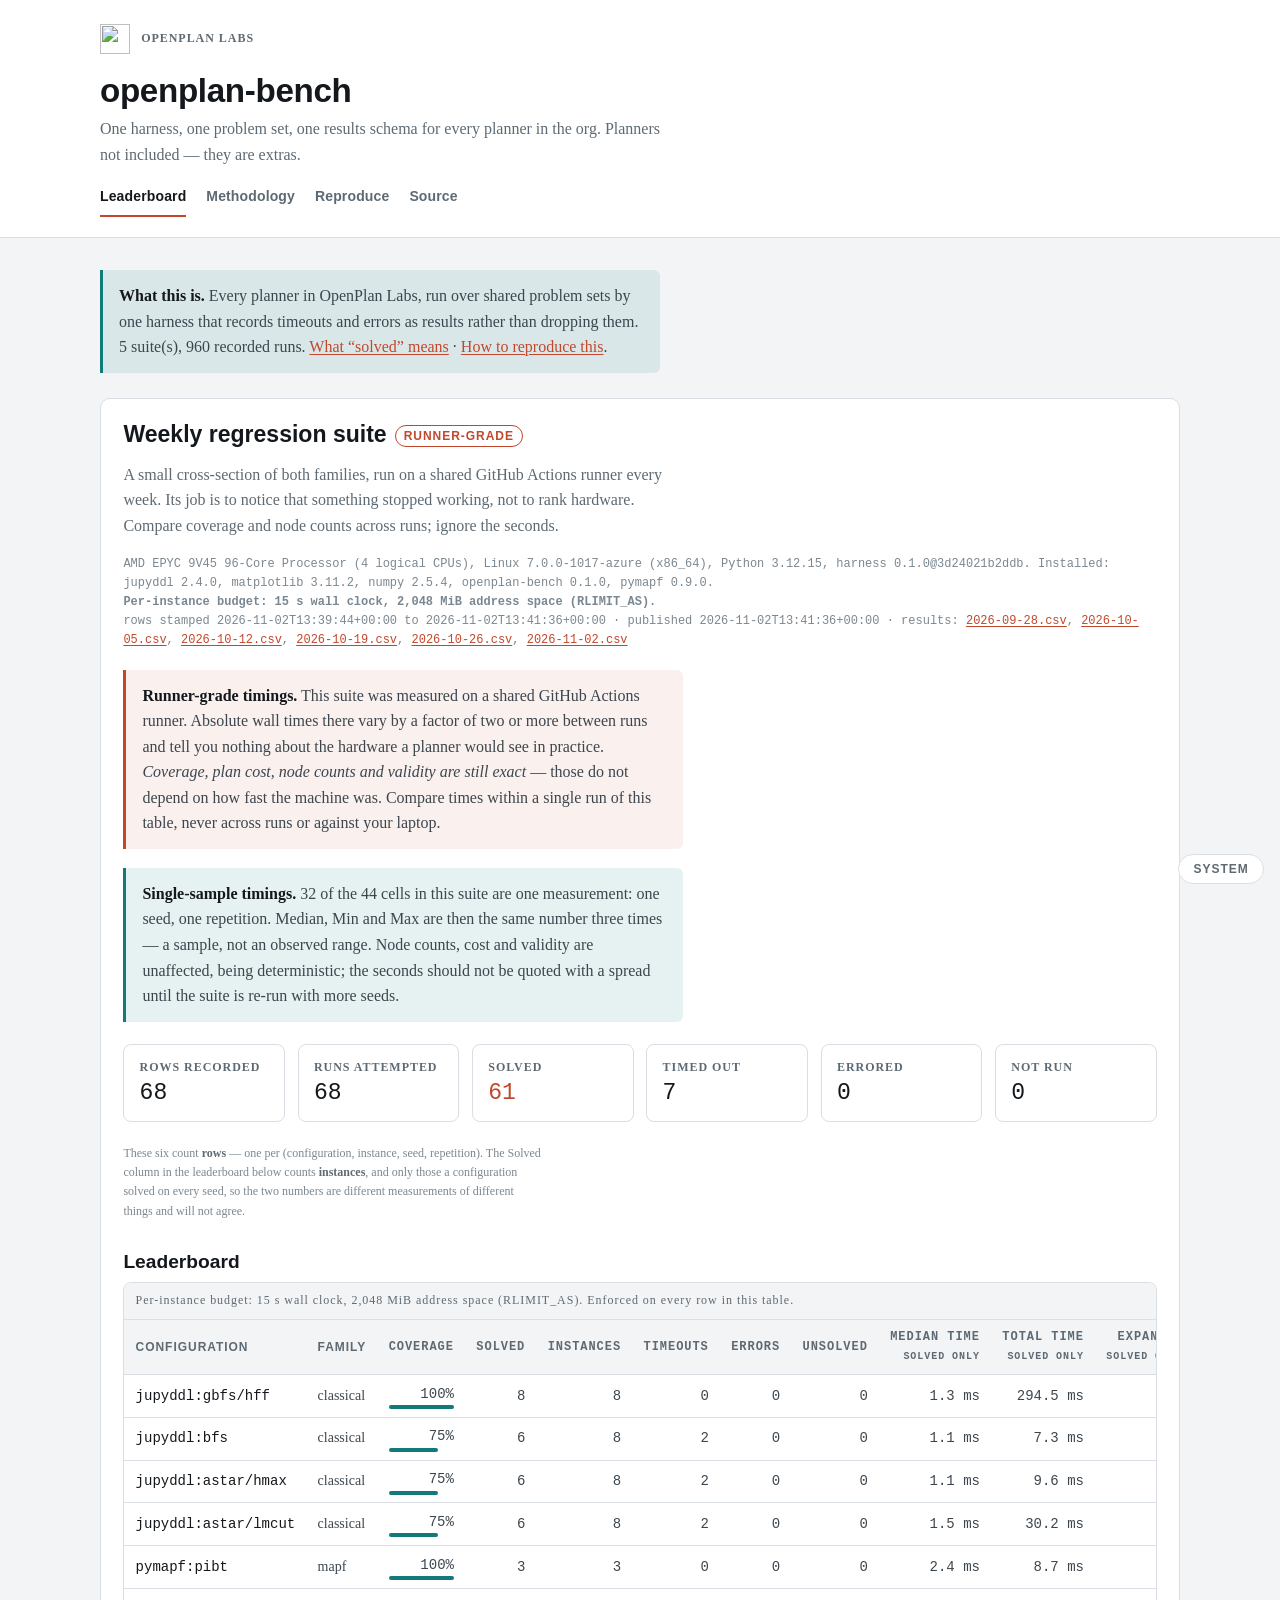
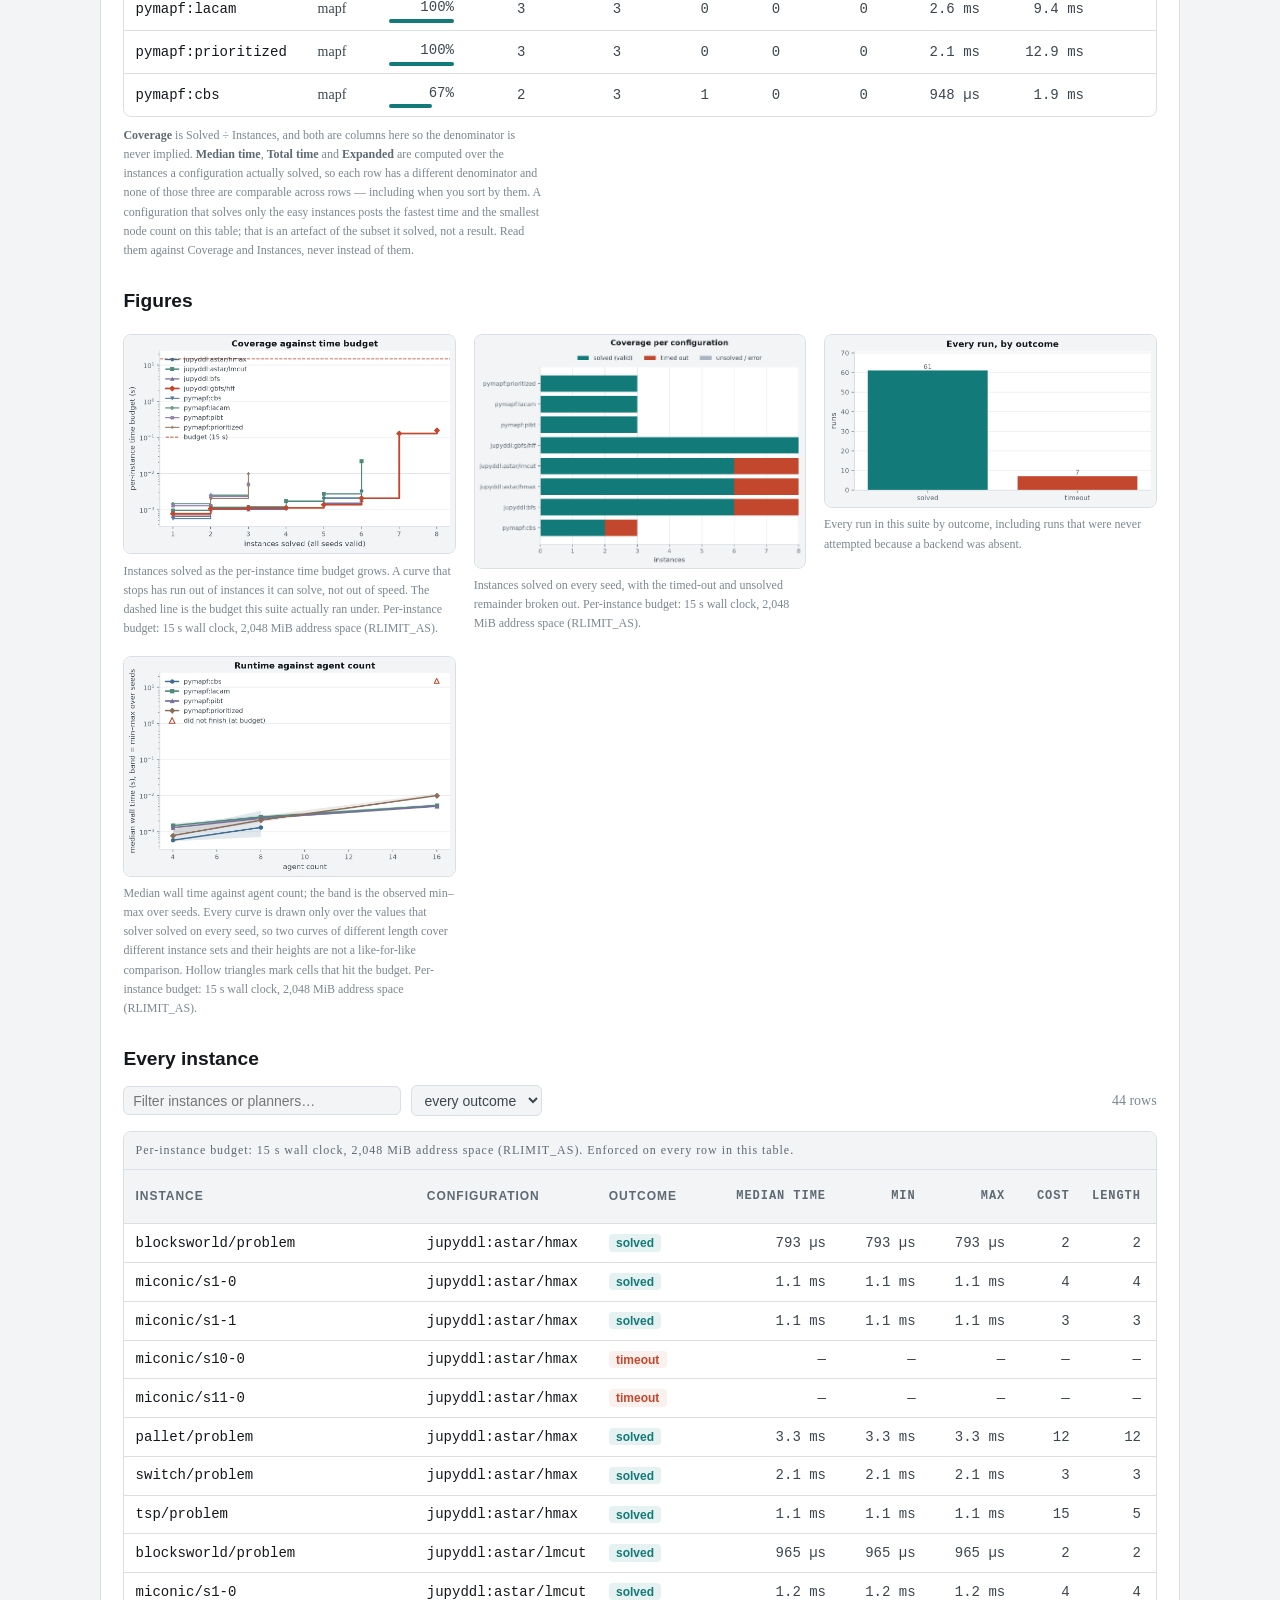
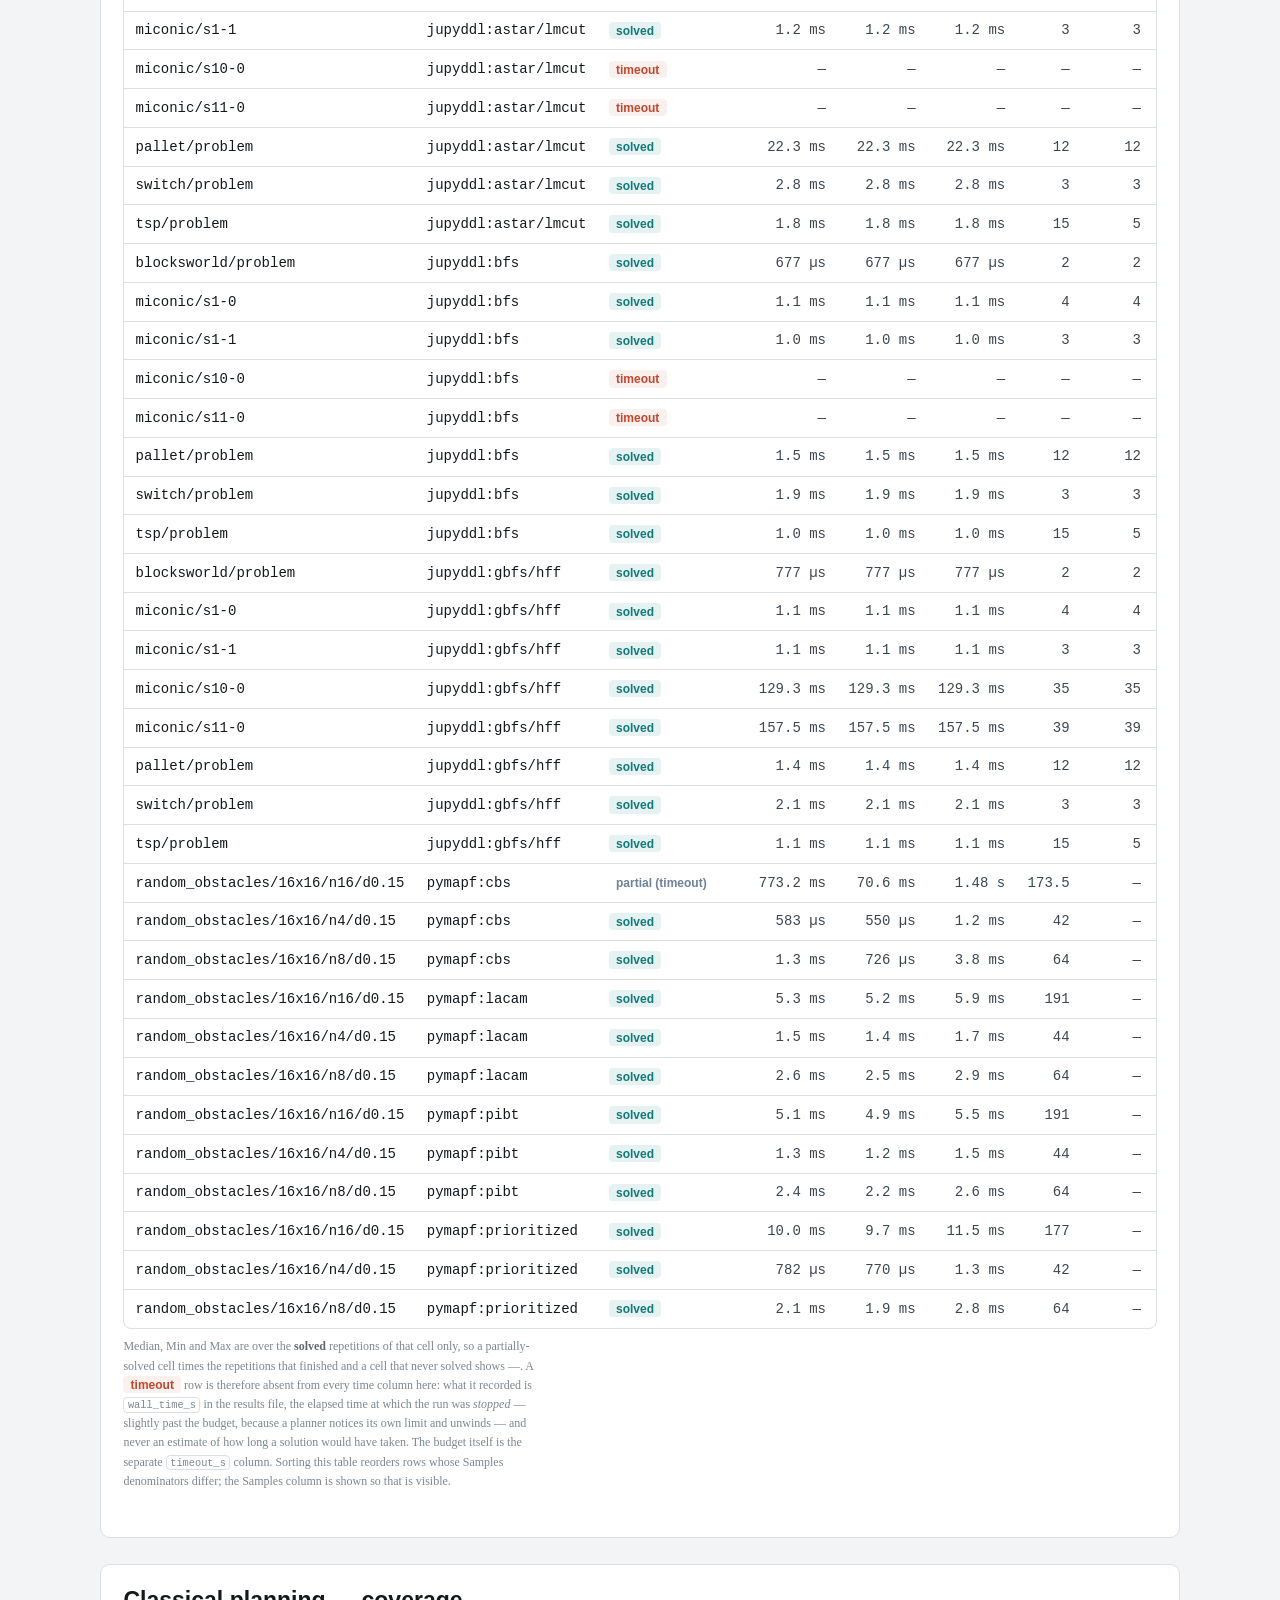
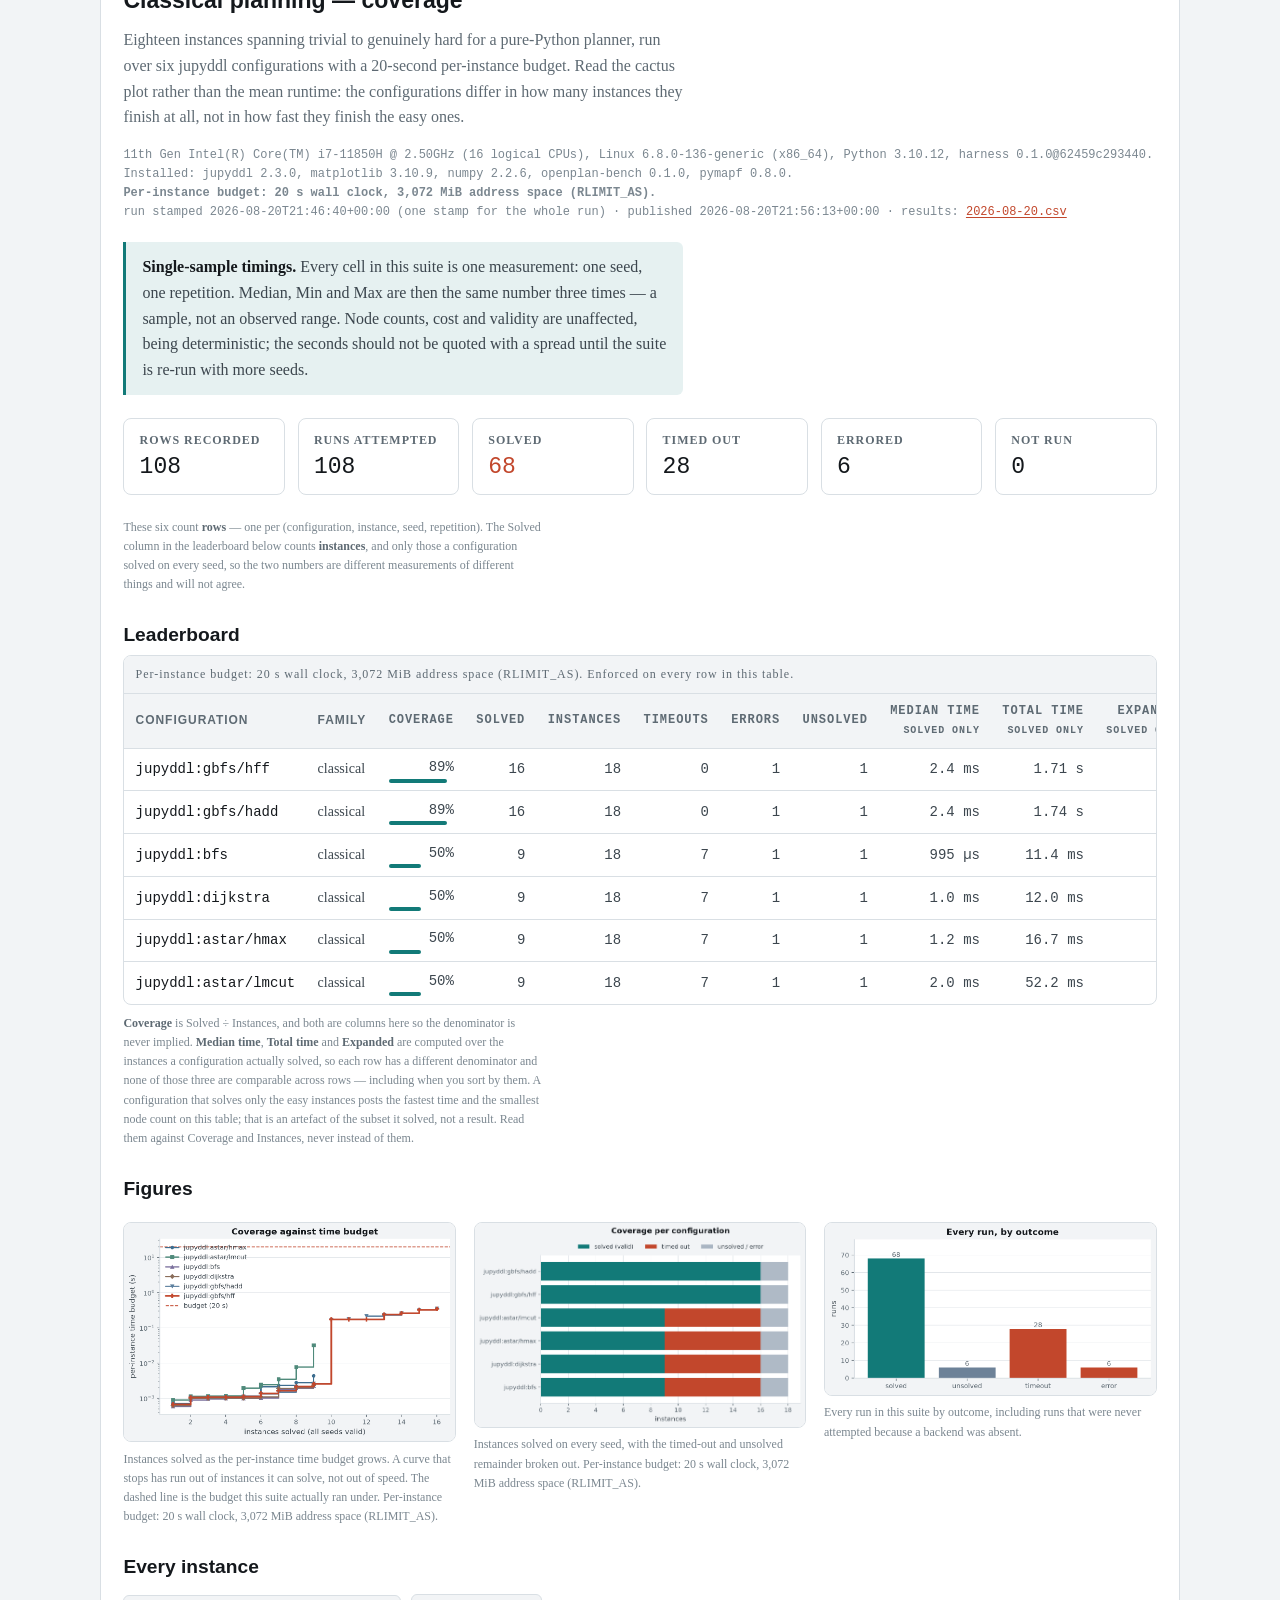
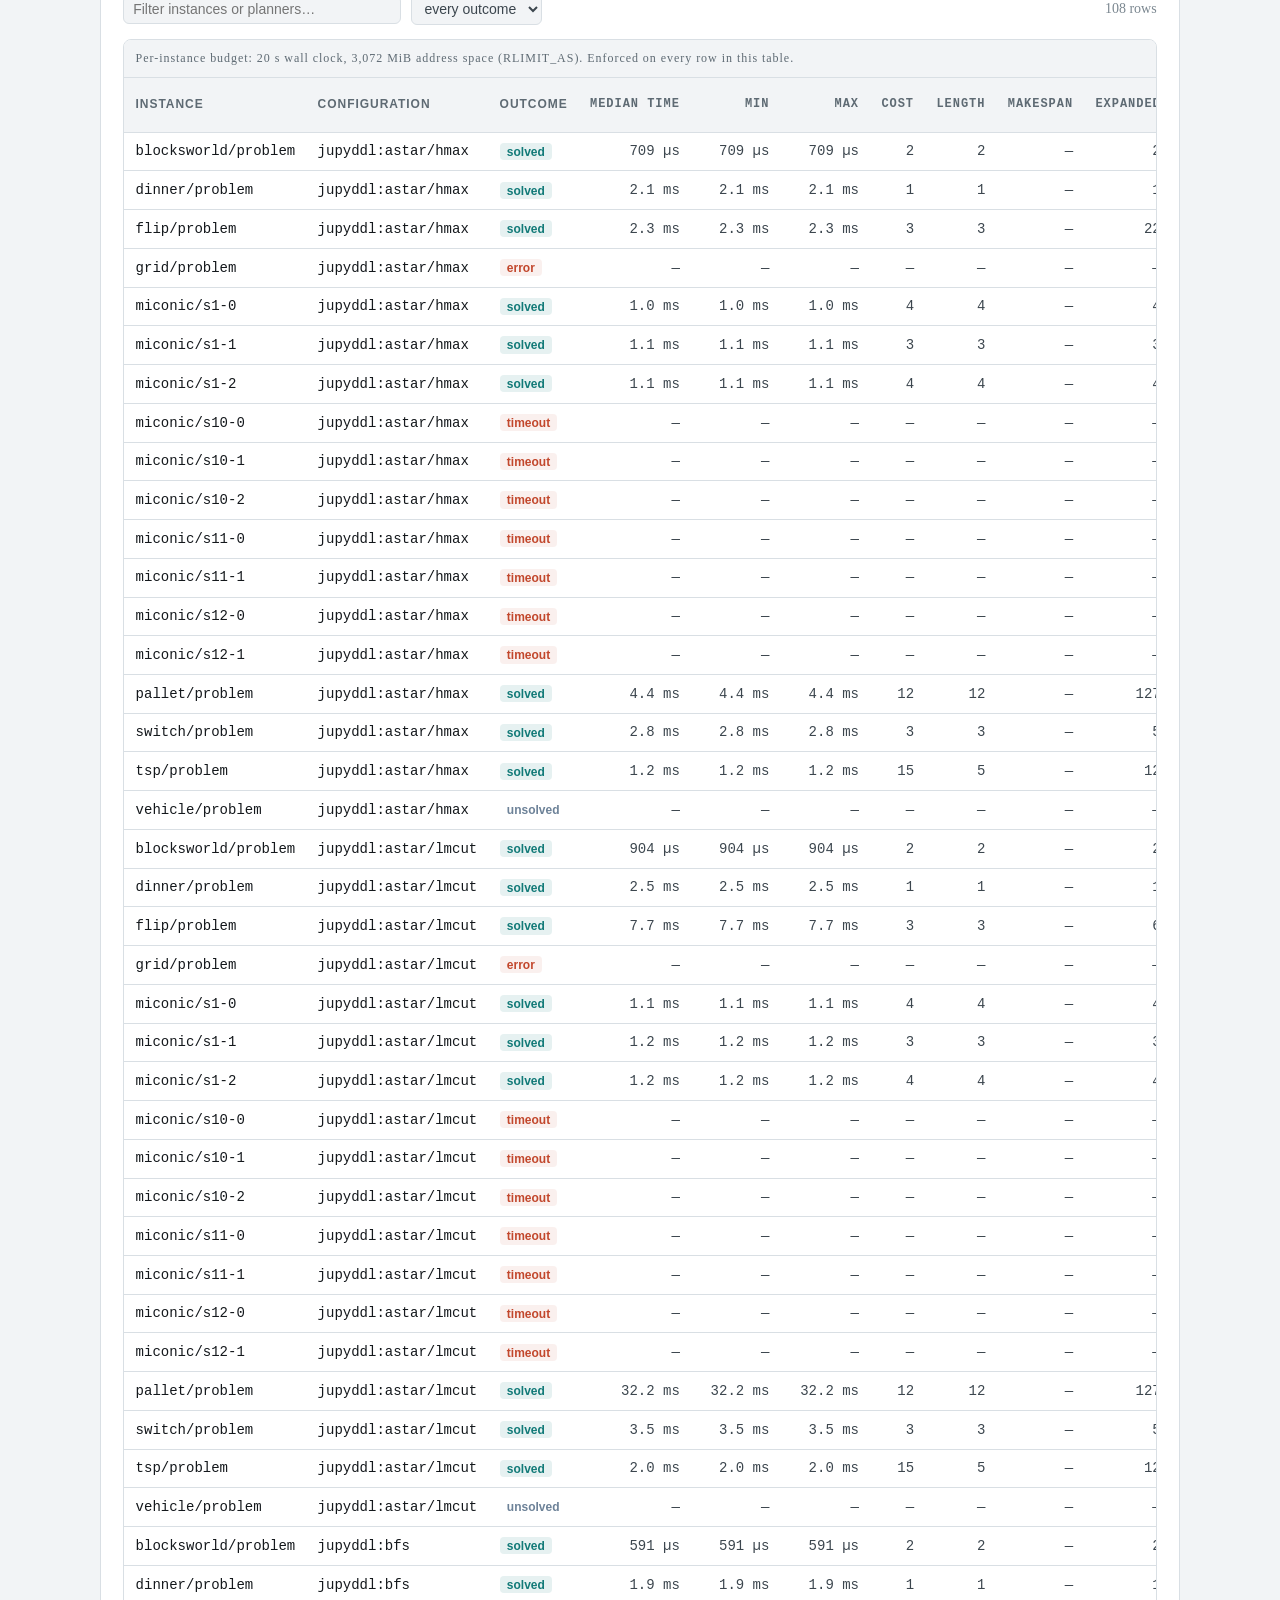
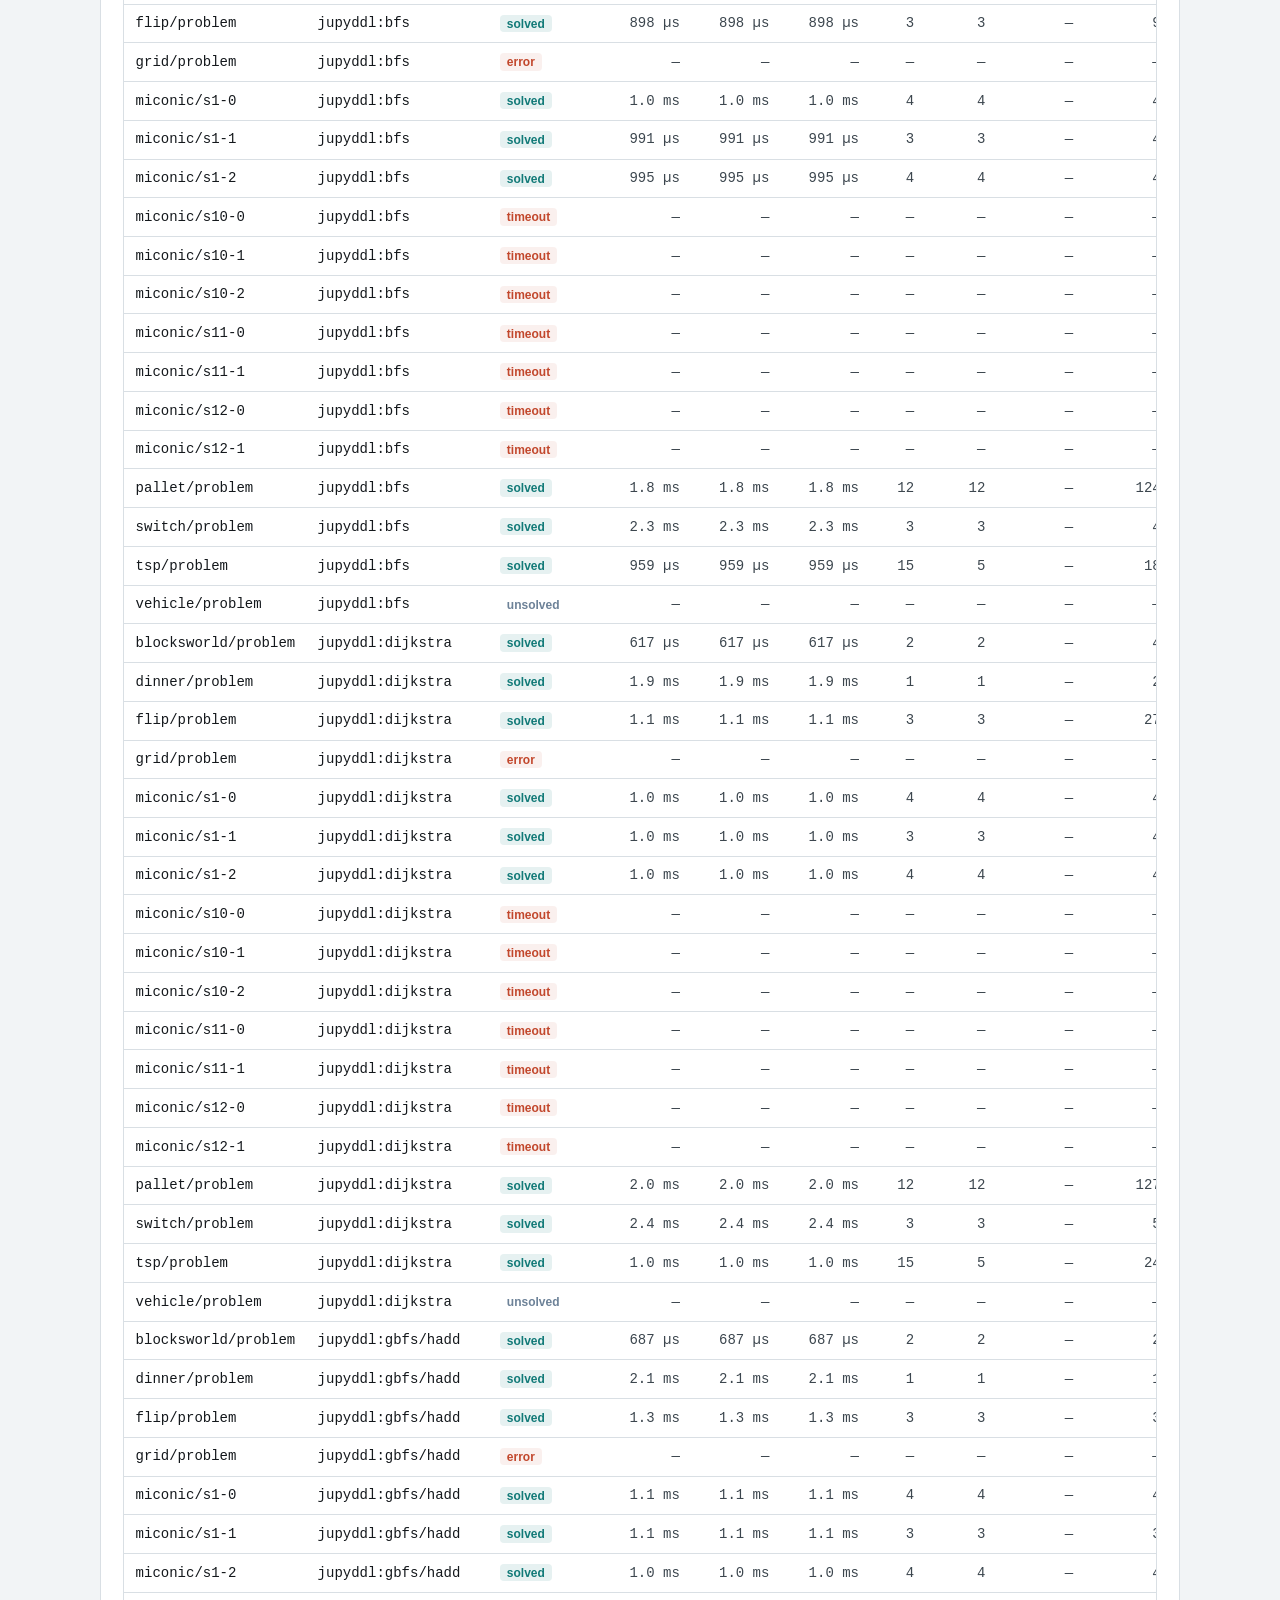
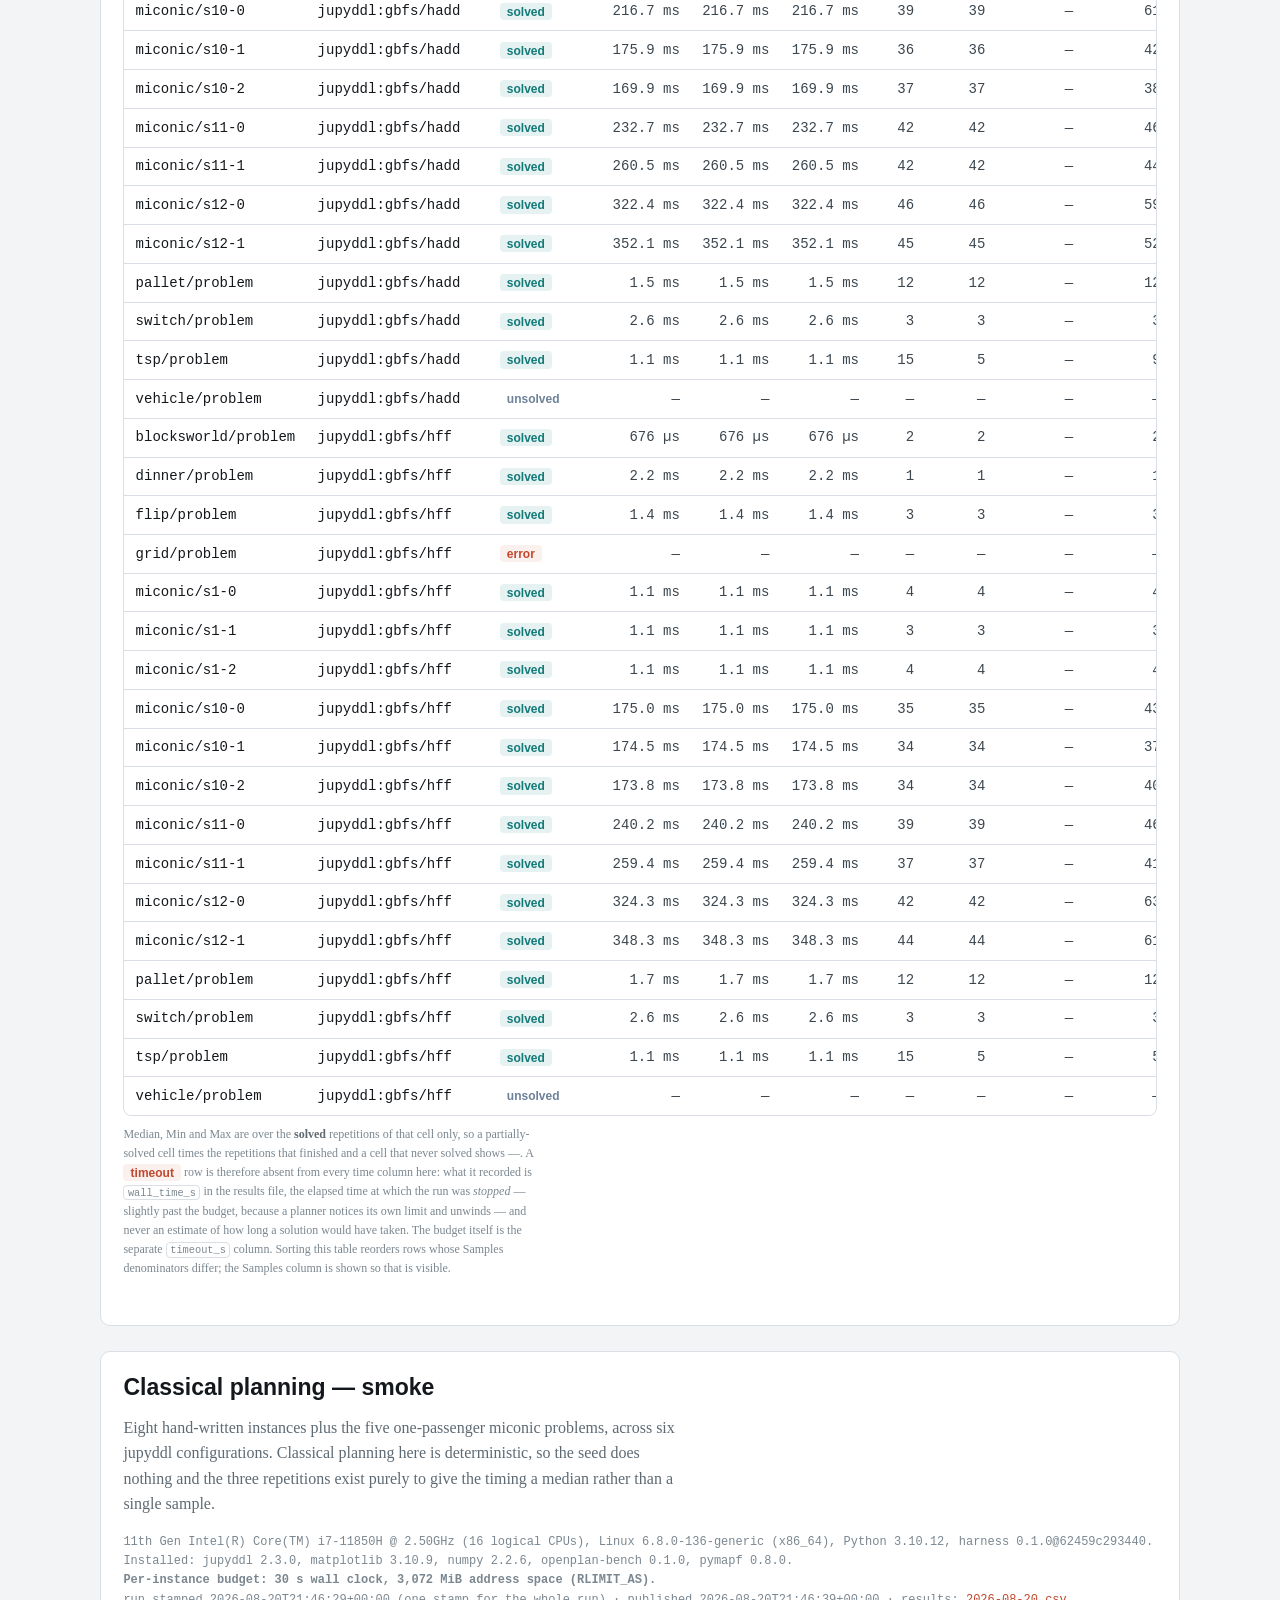
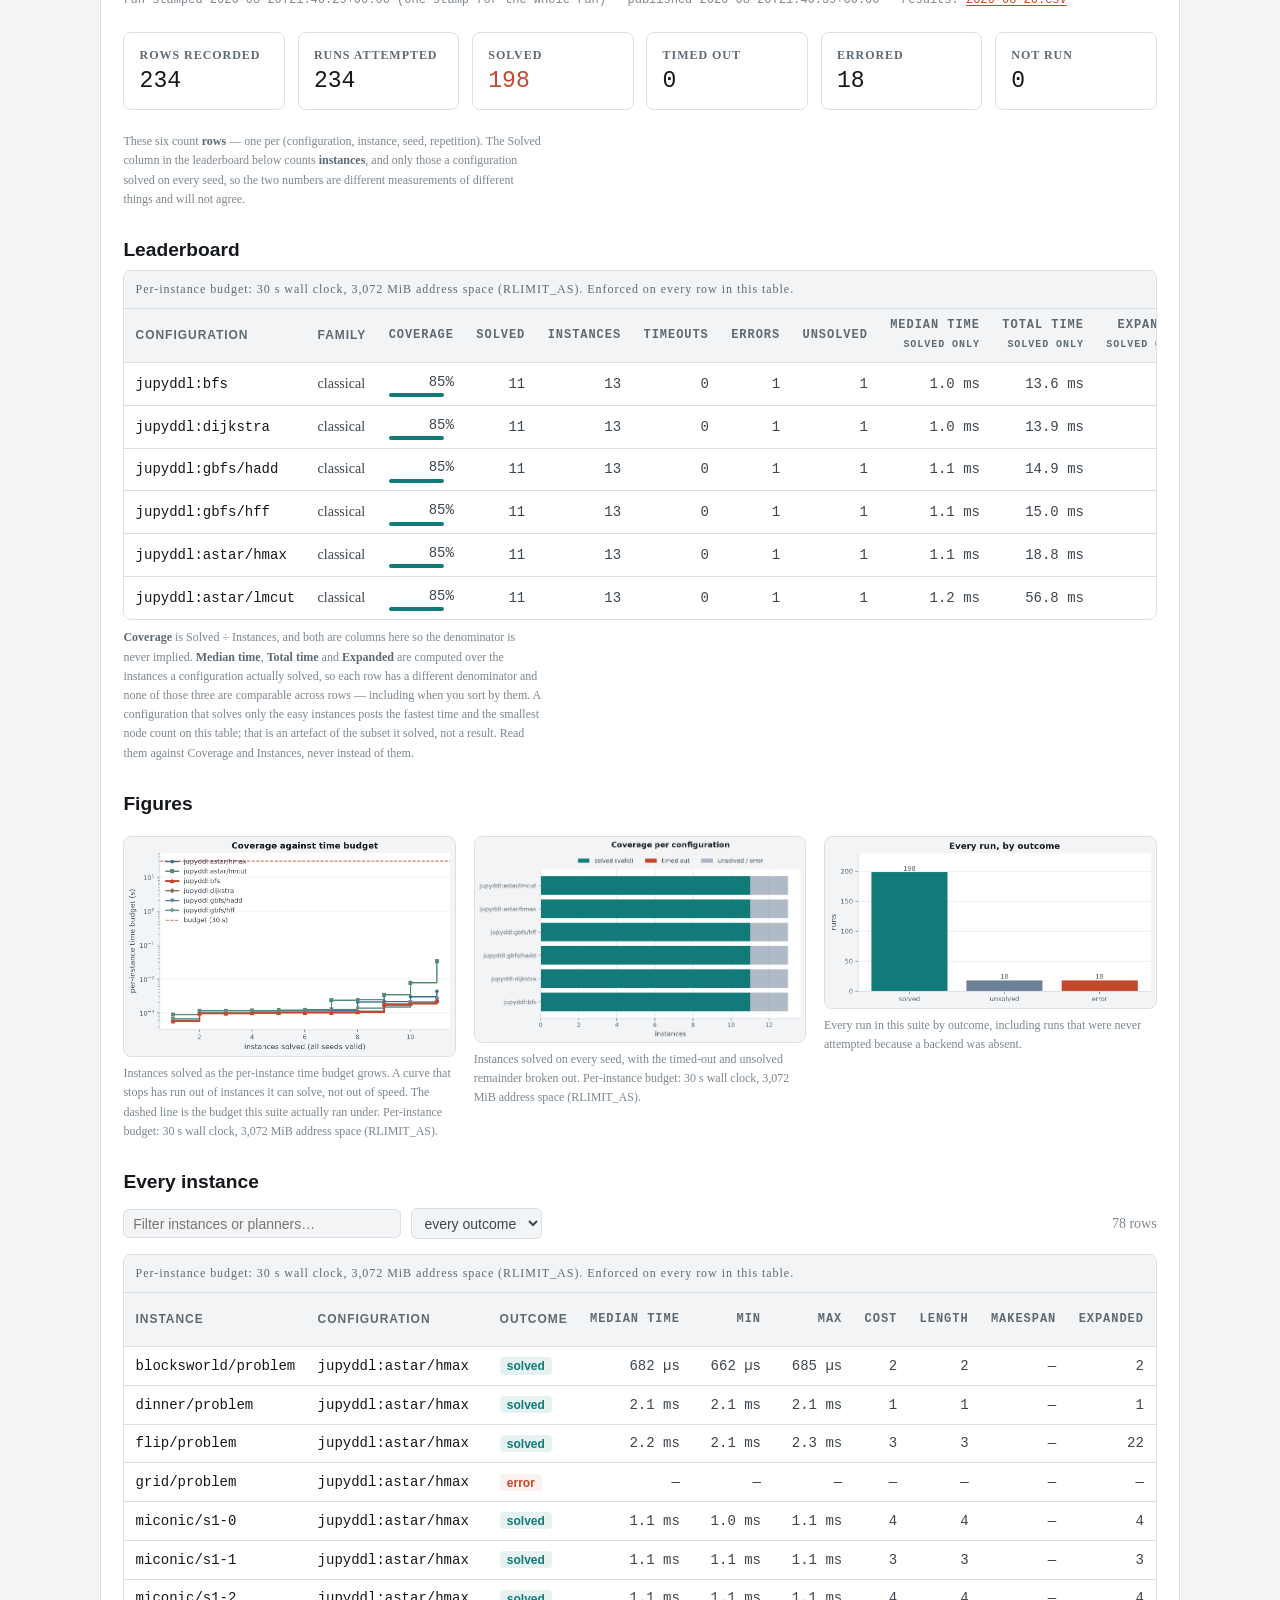
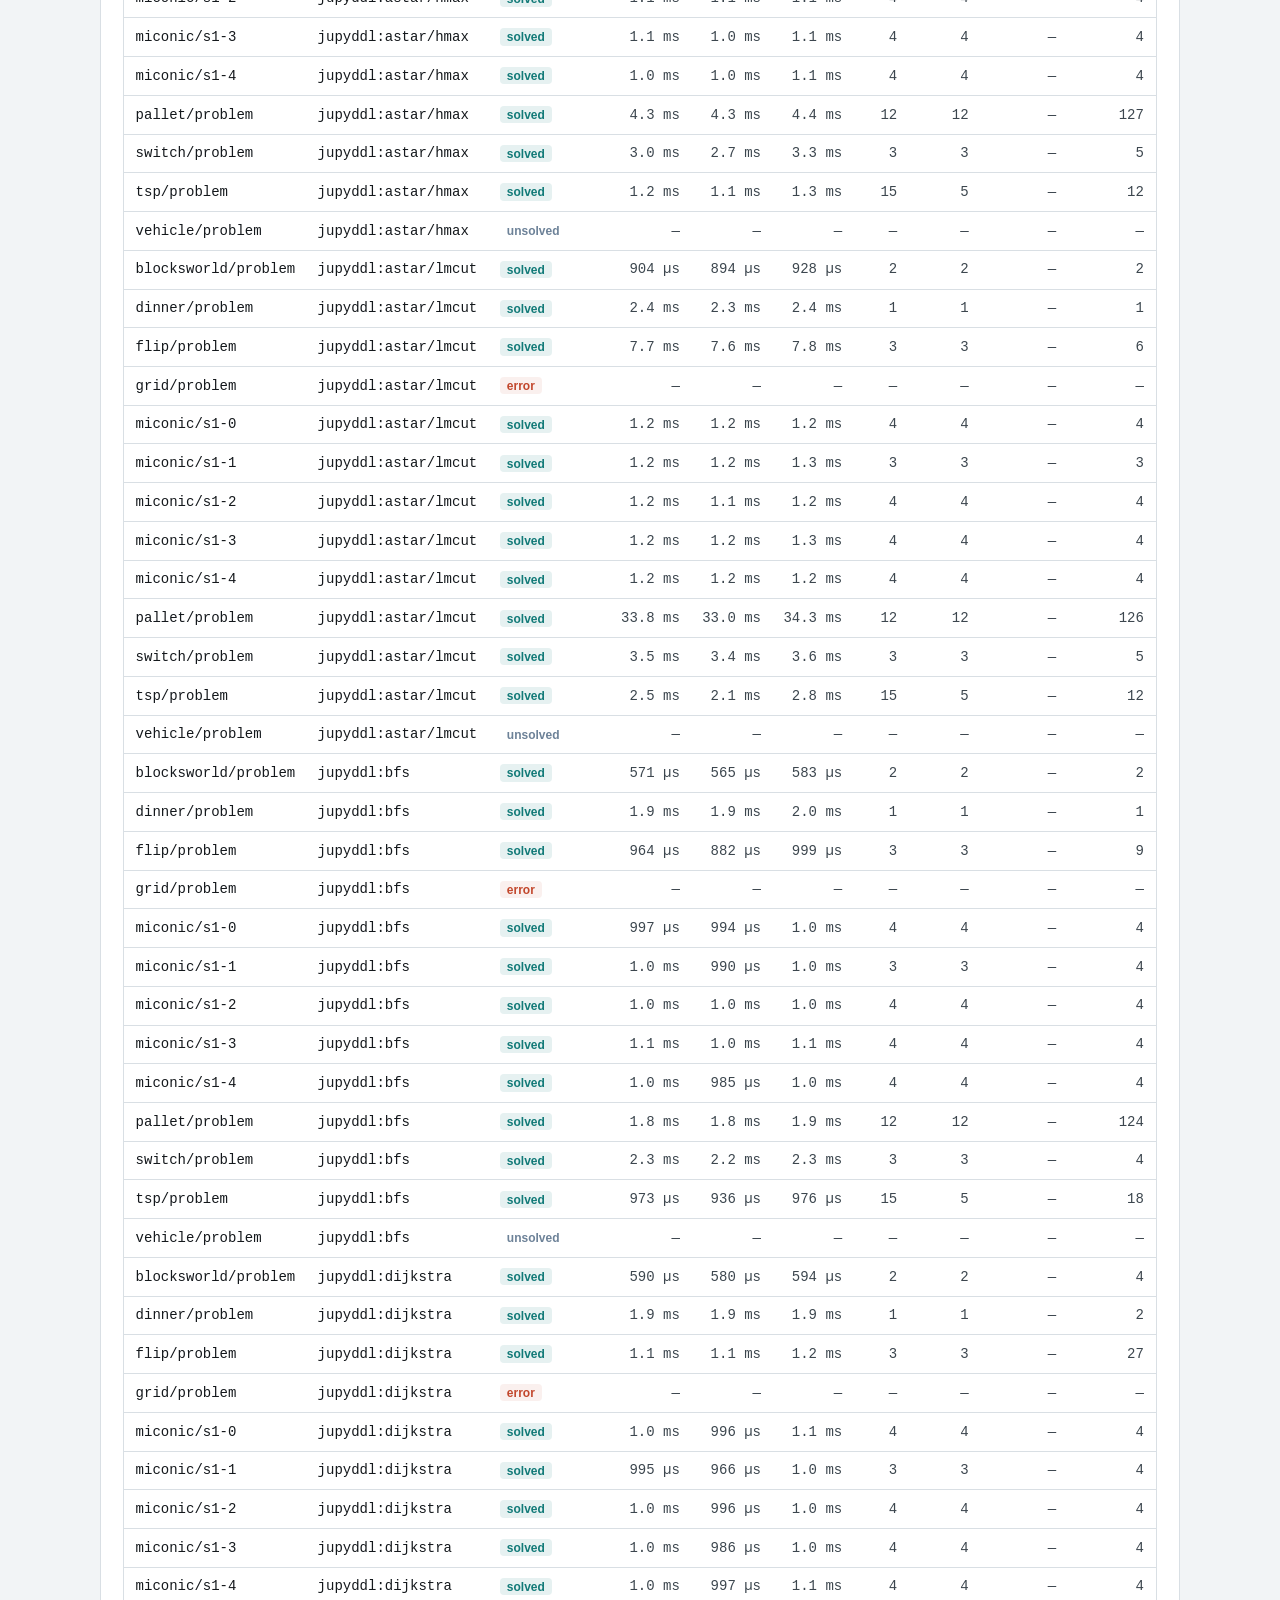
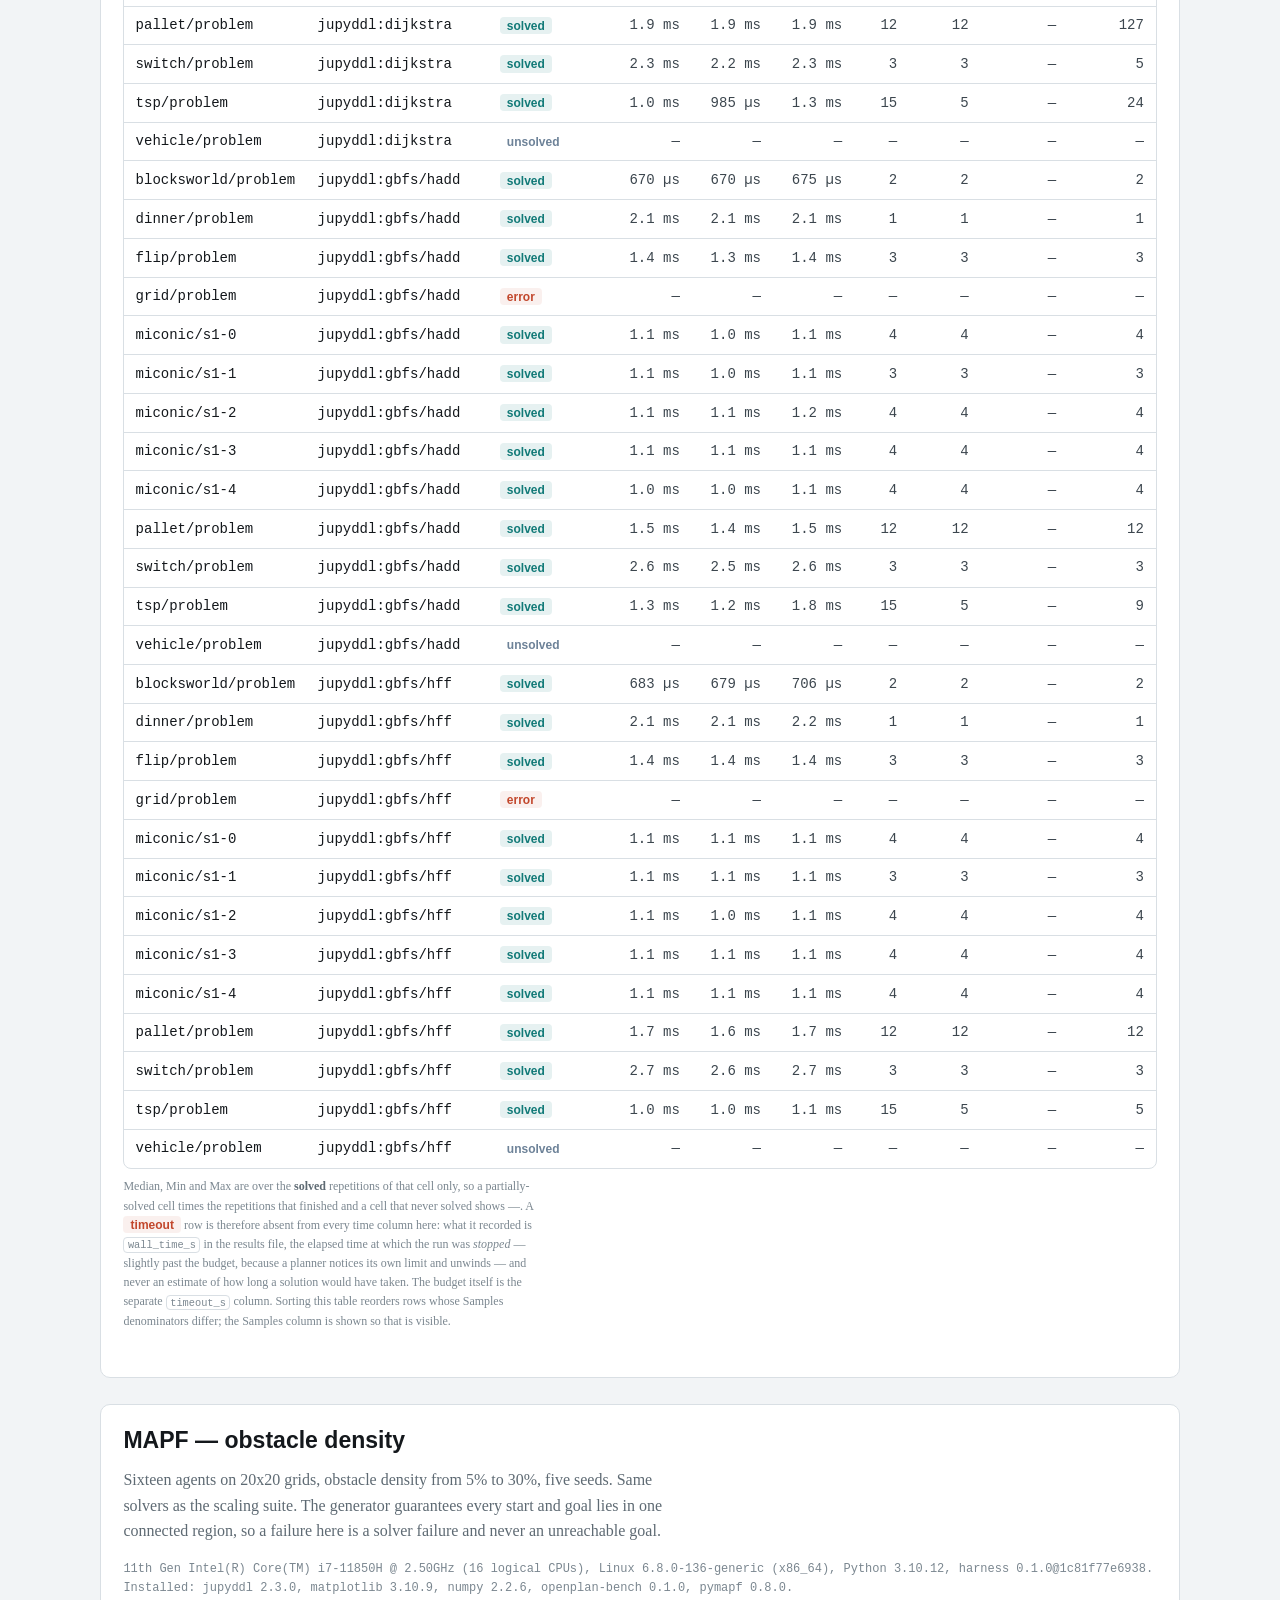
==== commit 7c073cca: "bench: weekly runner-grade results Ran on a shared GitHub Actions runner. Coverage, costs and node c" ====
--- a/docs/index.html
+++ b/docs/index.html
@@ -37,10 +37,10 @@
 <section class="suite" id="ci-weekly">
   <h2>Weekly regression suite<span class="badge runner">runner-grade</span></h2>
   <p class="desc">A small cross-section of both families, run on a shared GitHub Actions runner every week. Its job is to notice that something stopped working, not to rank hardware. Compare coverage and node counts across runs; ignore the seconds.</p>
-  <p class="meta">AMD EPYC 7763 64-Core Processor (4 logical CPUs), Linux 6.17.0-1022-azure (x86_64), Python 3.12.15, harness 0.1.0@ae57b75c3827. Installed: jupyddl 2.4.0, matplotlib 3.11.2, numpy 2.5.4, openplan-bench 0.1.0, pymapf 0.9.0.<br>
+  <p class="meta">AMD EPYC 9V45 96-Core Processor (4 logical CPUs), Linux 7.0.0-1017-azure (x86_64), Python 3.12.15, harness 0.1.0@3d24021b2ddb. Installed: jupyddl 2.4.0, matplotlib 3.11.2, numpy 2.5.4, openplan-bench 0.1.0, pymapf 0.9.0.<br>
      <strong>Per-instance budget: 15 s wall clock, 2,048 MiB address space (RLIMIT_AS).</strong><br>
-     rows stamped 2026-10-26T11:17:20+00:00 to 2026-10-26T11:19:15+00:00 &middot; published 2026-10-26T11:19:15+00:00 &middot;
-     results: <a href="https://github.com/openplan-labs/openplan-bench/blob/main/results/ci-weekly/2026-09-21.csv">2026-09-21.csv</a>, <a href="https://github.com/openplan-labs/openplan-bench/blob/main/results/ci-weekly/2026-09-28.csv">2026-09-28.csv</a>, <a href="https://github.com/openplan-labs/openplan-bench/blob/main/results/ci-weekly/2026-10-05.csv">2026-10-05.csv</a>, <a href="https://github.com/openplan-labs/openplan-bench/blob/main/results/ci-weekly/2026-10-12.csv">2026-10-12.csv</a>, <a href="https://github.com/openplan-labs/openplan-bench/blob/main/results/ci-weekly/2026-10-19.csv">2026-10-19.csv</a>, <a href="https://github.com/openplan-labs/openplan-bench/blob/main/results/ci-weekly/2026-10-26.csv">2026-10-26.csv</a></p>
+     rows stamped 2026-11-02T13:39:44+00:00 to 2026-11-02T13:41:36+00:00 &middot; published 2026-11-02T13:41:36+00:00 &middot;
+     results: <a href="https://github.com/openplan-labs/openplan-bench/blob/main/results/ci-weekly/2026-09-28.csv">2026-09-28.csv</a>, <a href="https://github.com/openplan-labs/openplan-bench/blob/main/results/ci-weekly/2026-10-05.csv">2026-10-05.csv</a>, <a href="https://github.com/openplan-labs/openplan-bench/blob/main/results/ci-weekly/2026-10-12.csv">2026-10-12.csv</a>, <a href="https://github.com/openplan-labs/openplan-bench/blob/main/results/ci-weekly/2026-10-19.csv">2026-10-19.csv</a>, <a href="https://github.com/openplan-labs/openplan-bench/blob/main/results/ci-weekly/2026-10-26.csv">2026-10-26.csv</a>, <a href="https://github.com/openplan-labs/openplan-bench/blob/main/results/ci-weekly/2026-11-02.csv">2026-11-02.csv</a></p>
   <div class="note warn"><p><strong>Runner-grade timings.</strong>
     This suite was measured on a shared GitHub Actions runner. Absolute wall
     times there vary by a factor of two or more between runs and tell you
@@ -70,7 +70,7 @@
     measurements of different things and will not agree.</p>
 
   <h3>Leaderboard</h3>
-<div class="tablewrap"><table data-sortable><caption>Per-instance budget: 15 s wall clock, 2,048 MiB address space (RLIMIT_AS). Enforced on every row in this table.</caption><thead><tr><th>Configuration</th><th>Family</th><th class="num">Coverage</th><th class="num">Solved</th><th class="num">Instances</th><th class="num">Timeouts</th><th class="num">Errors</th><th class="num">Unsolved</th><th class="num">Median time<br><small>solved only</small></th><th class="num">Total time<br><small>solved only</small></th><th class="num">Expanded<br><small>solved only</small></th></tr></thead><tbody><tr><td class="name">jupyddl:gbfs/hff</td><td>classical</td><td class="num barcell" data-sort="1.000000">100%<span class="bar" style="width:100%"></span></td><td class="num">8</td><td class="num">8</td><td class="num">0</td><td class="num">0</td><td class="num">0</td><td class="num" data-sort="0.002569">2.6 ms</td><td class="num" data-sort="0.526398">526.4 ms</td><td class="num">118</td></tr><tr><td class="name">jupyddl:bfs</td><td>classical</td><td class="num barcell" data-sort="0.750000">75%<span class="bar" style="width:75%"></span></td><td class="num">6</td><td class="num">8</td><td class="num">2</td><td class="num">0</td><td class="num">0</td><td class="num" data-sort="0.001734">1.7 ms</td><td class="num" data-sort="0.012031">12.0 ms</td><td class="num">156</td></tr><tr><td class="name">jupyddl:astar/hmax</td><td>classical</td><td class="num barcell" data-sort="0.750000">75%<span class="bar" style="width:75%"></span></td><td class="num">6</td><td class="num">8</td><td class="num">2</td><td class="num">0</td><td class="num">0</td><td class="num" data-sort="0.001880">1.9 ms</td><td class="num" data-sort="0.016559">16.6 ms</td><td class="num">153</td></tr><tr><td class="name">jupyddl:astar/lmcut</td><td>classical</td><td class="num barcell" data-sort="0.750000">75%<span class="bar" style="width:75%"></span></td><td class="num">6</td><td class="num">8</td><td class="num">2</td><td class="num">0</td><td class="num">0</td><td class="num" data-sort="0.002467">2.5 ms</td><td class="num" data-sort="0.053776">53.8 ms</td><td class="num">152</td></tr><tr><td class="name">pymapf:pibt</td><td>mapf</td><td class="num barcell" data-sort="1.000000">100%<span class="bar" style="width:100%"></span></td><td class="num">3</td><td class="num">3</td><td class="num">0</td><td class="num">0</td><td class="num">0</td><td class="num" data-sort="0.004369">4.4 ms</td><td class="num" data-sort="0.015674">15.7 ms</td><td class="num">155</td></tr><tr><td class="name">pymapf:lacam</td><td>mapf</td><td class="num barcell" data-sort="1.000000">100%<span class="bar" style="width:100%"></span></td><td class="num">3</td><td class="num">3</td><td class="num">0</td><td class="num">0</td><td class="num">0</td><td class="num" data-sort="0.004759">4.8 ms</td><td class="num" data-sort="0.017029">17.0 ms</td><td class="num">155</td></tr><tr><td class="name">pymapf:prioritized</td><td>mapf</td><td class="num barcell" data-sort="1.000000">100%<span class="bar" style="width:100%"></span></td><td class="num">3</td><td class="num">3</td><td class="num">0</td><td class="num">0</td><td class="num">0</td><td class="num" data-sort="0.003498">3.5 ms</td><td class="num" data-sort="0.021490">21.5 ms</td><td class="num">84</td></tr><tr><td class="name">pymapf:cbs</td><td>mapf</td><td class="num barcell" data-sort="0.666667">67%<span class="bar" style="width:67%"></span></td><td class="num">2</td><td class="num">3</td><td class="num">1</td><td class="num">0</td><td class="num">0</td><td class="num" data-sort="0.001670">1.7 ms</td><td class="num" data-sort="0.003341">3.3 ms</td><td class="num">987</td></tr></tbody></table></div><p class="caption"><strong>Coverage</strong> is Solved &divide; Instances, and both are columns here so the denominator is never implied. <strong>Median time</strong>, <strong>Total time</strong> and <strong>Expanded</strong> are computed over the instances a configuration actually solved, so each row has a different denominator and none of those three are comparable across rows — including when you sort by them. A configuration that solves only the easy instances posts the fastest time and the smallest node count on this table; that is an artefact of the subset it solved, not a result. Read them against Coverage and Instances, never instead of them.</p>
+<div class="tablewrap"><table data-sortable><caption>Per-instance budget: 15 s wall clock, 2,048 MiB address space (RLIMIT_AS). Enforced on every row in this table.</caption><thead><tr><th>Configuration</th><th>Family</th><th class="num">Coverage</th><th class="num">Solved</th><th class="num">Instances</th><th class="num">Timeouts</th><th class="num">Errors</th><th class="num">Unsolved</th><th class="num">Median time<br><small>solved only</small></th><th class="num">Total time<br><small>solved only</small></th><th class="num">Expanded<br><small>solved only</small></th></tr></thead><tbody><tr><td class="name">jupyddl:gbfs/hff</td><td>classical</td><td class="num barcell" data-sort="1.000000">100%<span class="bar" style="width:100%"></span></td><td class="num">8</td><td class="num">8</td><td class="num">0</td><td class="num">0</td><td class="num">0</td><td class="num" data-sort="0.001270">1.3 ms</td><td class="num" data-sort="0.294542">294.5 ms</td><td class="num">118</td></tr><tr><td class="name">jupyddl:bfs</td><td>classical</td><td class="num barcell" data-sort="0.750000">75%<span class="bar" style="width:75%"></span></td><td class="num">6</td><td class="num">8</td><td class="num">2</td><td class="num">0</td><td class="num">0</td><td class="num" data-sort="0.001094">1.1 ms</td><td class="num" data-sort="0.007312">7.3 ms</td><td class="num">156</td></tr><tr><td class="name">jupyddl:astar/hmax</td><td>classical</td><td class="num barcell" data-sort="0.750000">75%<span class="bar" style="width:75%"></span></td><td class="num">6</td><td class="num">8</td><td class="num">2</td><td class="num">0</td><td class="num">0</td><td class="num" data-sort="0.001142">1.1 ms</td><td class="num" data-sort="0.009612">9.6 ms</td><td class="num">153</td></tr><tr><td class="name">jupyddl:astar/lmcut</td><td>classical</td><td class="num barcell" data-sort="0.750000">75%<span class="bar" style="width:75%"></span></td><td class="num">6</td><td class="num">8</td><td class="num">2</td><td class="num">0</td><td class="num">0</td><td class="num" data-sort="0.001490">1.5 ms</td><td class="num" data-sort="0.030222">30.2 ms</td><td class="num">152</td></tr><tr><td class="name">pymapf:pibt</td><td>mapf</td><td class="num barcell" data-sort="1.000000">100%<span class="bar" style="width:100%"></span></td><td class="num">3</td><td class="num">3</td><td class="num">0</td><td class="num">0</td><td class="num">0</td><td class="num" data-sort="0.002356">2.4 ms</td><td class="num" data-sort="0.008712">8.7 ms</td><td class="num">155</td></tr><tr><td class="name">pymapf:lacam</td><td>mapf</td><td class="num barcell" data-sort="1.000000">100%<span class="bar" style="width:100%"></span></td><td class="num">3</td><td class="num">3</td><td class="num">0</td><td class="num">0</td><td class="num">0</td><td class="num" data-sort="0.002569">2.6 ms</td><td class="num" data-sort="0.009392">9.4 ms</td><td class="num">155</td></tr><tr><td class="name">pymapf:prioritized</td><td>mapf</td><td class="num barcell" data-sort="1.000000">100%<span class="bar" style="width:100%"></span></td><td class="num">3</td><td class="num">3</td><td class="num">0</td><td class="num">0</td><td class="num">0</td><td class="num" data-sort="0.002087">2.1 ms</td><td class="num" data-sort="0.012876">12.9 ms</td><td class="num">84</td></tr><tr><td class="name">pymapf:cbs</td><td>mapf</td><td class="num barcell" data-sort="0.666667">67%<span class="bar" style="width:67%"></span></td><td class="num">2</td><td class="num">3</td><td class="num">1</td><td class="num">0</td><td class="num">0</td><td class="num" data-sort="0.000948">948 µs</td><td class="num" data-sort="0.001897">1.9 ms</td><td class="num">987</td></tr></tbody></table></div><p class="caption"><strong>Coverage</strong> is Solved &divide; Instances, and both are columns here so the denominator is never implied. <strong>Median time</strong>, <strong>Total time</strong> and <strong>Expanded</strong> are computed over the instances a configuration actually solved, so each row has a different denominator and none of those three are comparable across rows — including when you sort by them. A configuration that solves only the easy instances posts the fastest time and the smallest node count on this table; that is an artefact of the subset it solved, not a result. Read them against Coverage and Instances, never instead of them.</p>
 
   <h3>Figures</h3>
   <div class="figs">
@@ -107,7 +107,7 @@
     <span class="count"></span>
   </div>
 
-<div class="tablewrap"><table data-sortable><caption>Per-instance budget: 15 s wall clock, 2,048 MiB address space (RLIMIT_AS). Enforced on every row in this table.</caption><thead><tr><th>Instance</th><th>Configuration</th><th>Outcome</th><th class="num">Median time</th><th class="num">Min</th><th class="num">Max</th><th class="num">Cost</th><th class="num">Length</th><th class="num">Makespan</th><th class="num">Expanded</th><th class="num">Samples<br><small>seeds x reps</small></th><th>Note</th></tr></thead><tbody><tr data-outcome="solved"><td class="name">blocksworld/problem</td><td class="name">jupyddl:astar/hmax</td><td><span class="pill solved">solved</span></td><td class="num" data-sort="0.001254">1.3 ms</td><td class="num" data-sort="0.001254">1.3 ms</td><td class="num" data-sort="0.001254">1.3 ms</td><td class="num">2</td><td class="num">2</td><td class="num">—</td><td class="num">2</td><td class="num">1/1</td><td></td></tr><tr data-outcome="solved"><td class="name">miconic/s1-0</td><td class="name">jupyddl:astar/hmax</td><td><span class="pill solved">solved</span></td><td class="num" data-sort="0.001802">1.8 ms</td><td class="num" data-sort="0.001802">1.8 ms</td><td class="num" data-sort="0.001802">1.8 ms</td><td class="num">4</td><td class="num">4</td><td class="num">—</td><td class="num">4</td><td class="num">1/1</td><td></td></tr><tr data-outcome="solved"><td class="name">miconic/s1-1</td><td class="name">jupyddl:astar/hmax</td><td><span class="pill solved">solved</span></td><td class="num" data-sort="0.001830">1.8 ms</td><td class="num" data-sort="0.001830">1.8 ms</td><td class="num" data-sort="0.001830">1.8 ms</td><td class="num">3</td><td class="num">3</td><td class="num">—</td><td class="num">3</td><td class="num">1/1</td><td></td></tr><tr data-outcome="timeout"><td class="name">miconic/s10-0</td><td class="name">jupyddl:astar/hmax</td><td><span class="pill timeout">timeout</span></td><td class="num" data-sort="0.000000">—</td><td class="num" data-sort="0.000000">—</td><td class="num" data-sort="0.000000">—</td><td class="num">—</td><td class="num">—</td><td class="num">—</td><td class="num">—</td><td class="num">0/1</td><td>planner stopped on its internal time limit</td></tr><tr data-outcome="timeout"><td class="name">miconic/s11-0</td><td class="name">jupyddl:astar/hmax</td><td><span class="pill timeout">timeout</span></td><td class="num" data-sort="0.000000">—</td><td class="num" data-sort="0.000000">—</td><td class="num" data-sort="0.000000">—</td><td class="num">—</td><td class="num">—</td><td class="num">—</td><td class="num">—</td><td class="num">0/1</td><td>planner stopped on its internal time limit</td></tr><tr data-outcome="solved"><td class="name">pallet/problem</td><td class="name">jupyddl:astar/hmax</td><td><span class="pill solved">solved</span></td><td class="num" data-sort="0.005929">5.9 ms</td><td class="num" data-sort="0.005929">5.9 ms</td><td class="num" data-sort="0.005929">5.9 ms</td><td class="num">12</td><td class="num">12</td><td class="num">—</td><td class="num">127</td><td class="num">1/1</td><td></td></tr><tr data-outcome="solved"><td class="name">switch/problem</td><td class="name">jupyddl:astar/hmax</td><td><span class="pill solved">solved</span></td><td class="num" data-sort="0.003815">3.8 ms</td><td class="num" data-sort="0.003815">3.8 ms</td><td class="num" data-sort="0.003815">3.8 ms</td><td class="num">3</td><td class="num">3</td><td class="num">—</td><td class="num">5</td><td class="num">1/1</td><td></td></tr><tr data-outcome="solved"><td class="name">tsp/problem</td><td class="name">jupyddl:astar/hmax</td><td><span class="pill solved">solved</span></td><td class="num" data-sort="0.001929">1.9 ms</td><td class="num" data-sort="0.001929">1.9 ms</td><td class="num" data-sort="0.001929">1.9 ms</td><td class="num">15</td><td class="num">5</td><td class="num">—</td><td class="num">12</td><td class="num">1/1</td><td></td></tr><tr data-outcome="solved"><td class="name">blocksworld/problem</td><td class="name">jupyddl:astar/lmcut</td><td><span class="pill solved">solved</span></td><td class="num" data-sort="0.001575">1.6 ms</td><td class="num" data-sort="0.001575">1.6 ms</td><td class="num" data-sort="0.001575">1.6 ms</td><td class="num">2</td><td class="num">2</td><td class="num">—</td><td class="num">2</td><td class="num">1/1</td><td></td></tr><tr data-outcome="solved"><td class="name">miconic/s1-0</td><td class="name">jupyddl:astar/lmcut</td><td><span class="pill solved">solved</span></td><td class="num" data-sort="0.001934">1.9 ms</td><td class="num" data-sort="0.001934">1.9 ms</td><td class="num" data-sort="0.001934">1.9 ms</td><td class="num">4</td><td class="num">4</td><td class="num">—</td><td class="num">4</td><td class="num">1/1</td><td></td></tr><tr data-outcome="solved"><td class="name">miconic/s1-1</td><td class="name">jupyddl:astar/lmcut</td><td><span class="pill solved">solved</span></td><td class="num" data-sort="0.001971">2.0 ms</td><td class="num" data-sort="0.001971">2.0 ms</td><td class="num" data-sort="0.001971">2.0 ms</td><td class="num">3</td><td class="num">3</td><td class="num">—</td><td class="num">3</td><td class="num">1/1</td><td></td></tr><tr data-outcome="timeout"><td class="name">miconic/s10-0</td><td class="name">jupyddl:astar/lmcut</td><td><span class="pill timeout">timeout</span></td><td class="num" data-sort="0.000000">—</td><td class="num" data-sort="0.000000">—</td><td class="num" data-sort="0.000000">—</td><td class="num">—</td><td class="num">—</td><td class="num">—</td><td class="num">—</td><td class="num">0/1</td><td>planner stopped on its internal time limit</td></tr><tr data-outcome="timeout"><td class="name">miconic/s11-0</td><td class="name">jupyddl:astar/lmcut</td><td><span class="pill timeout">timeout</span></td><td class="num" data-sort="0.000000">—</td><td class="num" data-sort="0.000000">—</td><td class="num" data-sort="0.000000">—</td><td class="num">—</td><td class="num">—</td><td class="num">—</td><td class="num">—</td><td class="num">0/1</td><td>planner stopped on its internal time limit</td></tr><tr data-outcome="solved"><td class="name">pallet/problem</td><td class="name">jupyddl:astar/lmcut</td><td><span class="pill solved">solved</span></td><td class="num" data-sort="0.040545">40.5 ms</td><td class="num" data-sort="0.040545">40.5 ms</td><td class="num" data-sort="0.040545">40.5 ms</td><td class="num">12</td><td class="num">12</td><td class="num">—</td><td class="num">126</td><td class="num">1/1</td><td></td></tr><tr data-outcome="solved"><td class="name">switch/problem</td><td class="name">jupyddl:astar/lmcut</td><td><span class="pill solved">solved</span></td><td class="num" data-sort="0.004788">4.8 ms</td><td class="num" data-sort="0.004788">4.8 ms</td><td class="num" data-sort="0.004788">4.8 ms</td><td class="num">3</td><td class="num">3</td><td class="num">—</td><td class="num">5</td><td class="num">1/1</td><td></td></tr><tr data-outcome="solved"><td class="name">tsp/problem</td><td class="name">jupyddl:astar/lmcut</td><td><span class="pill solved">solved</span></td><td class="num" data-sort="0.002964">3.0 ms</td><td class="num" data-sort="0.002964">3.0 ms</td><td class="num" data-sort="0.002964">3.0 ms</td><td class="num">15</td><td class="num">5</td><td class="num">—</td><td class="num">12</td><td class="num">1/1</td><td></td></tr><tr data-outcome="solved"><td class="name">blocksworld/problem</td><td class="name">jupyddl:bfs</td><td><span class="pill solved">solved</span></td><td class="num" data-sort="0.001047">1.0 ms</td><td class="num" data-sort="0.001047">1.0 ms</td><td class="num" data-sort="0.001047">1.0 ms</td><td class="num">2</td><td class="num">2</td><td class="num">—</td><td class="num">2</td><td class="num">1/1</td><td></td></tr><tr data-outcome="solved"><td class="name">miconic/s1-0</td><td class="name">jupyddl:bfs</td><td><span class="pill solved">solved</span></td><td class="num" data-sort="0.001758">1.8 ms</td><td class="num" data-sort="0.001758">1.8 ms</td><td class="num" data-sort="0.001758">1.8 ms</td><td class="num">4</td><td class="num">4</td><td class="num">—</td><td class="num">4</td><td class="num">1/1</td><td></td></tr><tr data-outcome="solved"><td class="name">miconic/s1-1</td><td class="name">jupyddl:bfs</td><td><span class="pill solved">solved</span></td><td class="num" data-sort="0.001709">1.7 ms</td><td class="num" data-sort="0.001709">1.7 ms</td><td class="num" data-sort="0.001709">1.7 ms</td><td class="num">3</td><td class="num">3</td><td class="num">—</td><td class="num">4</td><td class="num">1/1</td><td></td></tr><tr data-outcome="timeout"><td class="name">miconic/s10-0</td><td class="name">jupyddl:bfs</td><td><span class="pill timeout">timeout</span></td><td class="num" data-sort="0.000000">—</td><td class="num" data-sort="0.000000">—</td><td class="num" data-sort="0.000000">—</td><td class="num">—</td><td class="num">—</td><td class="num">—</td><td class="num">—</td><td class="num">0/1</td><td>planner stopped on its internal time limit</td></tr><tr data-outcome="timeout"><td class="name">miconic/s11-0</td><td class="name">jupyddl:bfs</td><td><span class="pill timeout">timeout</span></td><td class="num" data-sort="0.000000">—</td><td class="num" data-sort="0.000000">—</td><td class="num" data-sort="0.000000">—</td><td class="num">—</td><td class="num">—</td><td class="num">—</td><td class="num">—</td><td class="num">0/1</td><td>planner stopped on its internal time limit</td></tr><tr data-outcome="solved"><td class="name">pallet/problem</td><td class="name">jupyddl:bfs</td><td><span class="pill solved">solved</span></td><td class="num" data-sort="0.002725">2.7 ms</td><td class="num" data-sort="0.002725">2.7 ms</td><td class="num" data-sort="0.002725">2.7 ms</td><td class="num">12</td><td class="num">12</td><td class="num">—</td><td class="num">124</td><td class="num">1/1</td><td></td></tr><tr data-outcome="solved"><td class="name">switch/problem</td><td class="name">jupyddl:bfs</td><td><span class="pill solved">solved</span></td><td class="num" data-sort="0.003200">3.2 ms</td><td class="num" data-sort="0.003200">3.2 ms</td><td class="num" data-sort="0.003200">3.2 ms</td><td class="num">3</td><td class="num">3</td><td class="num">—</td><td class="num">4</td><td class="num">1/1</td><td></td></tr><tr data-outcome="solved"><td class="name">tsp/problem</td><td class="name">jupyddl:bfs</td><td><span class="pill solved">solved</span></td><td class="num" data-sort="0.001591">1.6 ms</td><td class="num" data-sort="0.001591">1.6 ms</td><td class="num" data-sort="0.001591">1.6 ms</td><td class="num">15</td><td class="num">5</td><td class="num">—</td><td class="num">18</td><td class="num">1/1</td><td></td></tr><tr data-outcome="solved"><td class="name">blocksworld/problem</td><td class="name">jupyddl:gbfs/hff</td><td><span class="pill solved">solved</span></td><td class="num" data-sort="0.001271">1.3 ms</td><td class="num" data-sort="0.001271">1.3 ms</td><td class="num" data-sort="0.001271">1.3 ms</td><td class="num">2</td><td class="num">2</td><td class="num">—</td><td class="num">2</td><td class="num">1/1</td><td></td></tr><tr data-outcome="solved"><td class="name">miconic/s1-0</td><td class="name">jupyddl:gbfs/hff</td><td><span class="pill solved">solved</span></td><td class="num" data-sort="0.002619">2.6 ms</td><td class="num" data-sort="0.002619">2.6 ms</td><td class="num" data-sort="0.002619">2.6 ms</td><td class="num">4</td><td class="num">4</td><td class="num">—</td><td class="num">4</td><td class="num">1/1</td><td></td></tr><tr data-outcome="solved"><td class="name">miconic/s1-1</td><td class="name">jupyddl:gbfs/hff</td><td><span class="pill solved">solved</span></td><td class="num" data-sort="0.001803">1.8 ms</td><td class="num" data-sort="0.001803">1.8 ms</td><td class="num" data-sort="0.001803">1.8 ms</td><td class="num">3</td><td class="num">3</td><td class="num">—</td><td class="num">3</td><td class="num">1/1</td><td></td></tr><tr data-outcome="solved"><td class="name">miconic/s10-0</td><td class="name">jupyddl:gbfs/hff</td><td><span class="pill solved">solved</span></td><td class="num" data-sort="0.223473">223.5 ms</td><td class="num" data-sort="0.223473">223.5 ms</td><td class="num" data-sort="0.223473">223.5 ms</td><td class="num">35</td><td class="num">35</td><td class="num">—</td><td class="num">43</td><td class="num">1/1</td><td></td></tr><tr data-outcome="solved"><td class="name">miconic/s11-0</td><td class="name">jupyddl:gbfs/hff</td><td><span class="pill solved">solved</span></td><td class="num" data-sort="0.289320">289.3 ms</td><td class="num" data-sort="0.289320">289.3 ms</td><td class="num" data-sort="0.289320">289.3 ms</td><td class="num">39</td><td class="num">39</td><td class="num">—</td><td class="num">46</td><td class="num">1/1</td><td></td></tr><tr data-outcome="solved"><td class="name">pallet/problem</td><td class="name">jupyddl:gbfs/hff</td><td><span class="pill solved">solved</span></td><td class="num" data-sort="0.002519">2.5 ms</td><td class="num" data-sort="0.002519">2.5 ms</td><td class="num" data-sort="0.002519">2.5 ms</td><td class="num">12</td><td class="num">12</td><td class="num">—</td><td class="num">12</td><td class="num">1/1</td><td></td></tr><tr data-outcome="solved"><td class="name">switch/problem</td><td class="name">jupyddl:gbfs/hff</td><td><span class="pill solved">solved</span></td><td class="num" data-sort="0.003608">3.6 ms</td><td class="num" data-sort="0.003608">3.6 ms</td><td class="num" data-sort="0.003608">3.6 ms</td><td class="num">3</td><td class="num">3</td><td class="num">—</td><td class="num">3</td><td class="num">1/1</td><td></td></tr><tr data-outcome="solved"><td class="name">tsp/problem</td><td class="name">jupyddl:gbfs/hff</td><td><span class="pill solved">solved</span></td><td class="num" data-sort="0.001784">1.8 ms</td><td class="num" data-sort="0.001784">1.8 ms</td><td class="num" data-sort="0.001784">1.8 ms</td><td class="num">15</td><td class="num">5</td><td class="num">—</td><td class="num">5</td><td class="num">1/1</td><td></td></tr><tr data-outcome="partial"><td class="name">random_obstacles/16x16/n16/d0.15</td><td class="name">pymapf:cbs</td><td><span class="pill partial">partial (timeout)</span></td><td class="num" data-sort="1.419583">1.42 s</td><td class="num" data-sort="0.137213">137.2 ms</td><td class="num" data-sort="2.701954">2.70 s</td><td class="num">173.5</td><td class="num">—</td><td class="num">21.5</td><td class="num">488</td><td class="num">2/3</td><td>time limit (15s) reached after 4408 nodes</td></tr><tr data-outcome="solved"><td class="name">random_obstacles/16x16/n4/d0.15</td><td class="name">pymapf:cbs</td><td><span class="pill solved">solved</span></td><td class="num" data-sort="0.001010">1.0 ms</td><td class="num" data-sort="0.001001">1.0 ms</td><td class="num" data-sort="0.002028">2.0 ms</td><td class="num">42</td><td class="num">—</td><td class="num">15</td><td class="num">1</td><td class="num">3/3</td><td></td></tr><tr data-outcome="solved"><td class="name">random_obstacles/16x16/n8/d0.15</td><td class="name">pymapf:cbs</td><td><span class="pill solved">solved</span></td><td class="num" data-sort="0.002331">2.3 ms</td><td class="num" data-sort="0.001256">1.3 ms</td><td class="num" data-sort="0.006791">6.8 ms</td><td class="num">64</td><td class="num">—</td><td class="num">14</td><td class="num">2</td><td class="num">3/3</td><td></td></tr><tr data-outcome="solved"><td class="name">random_obstacles/16x16/n16/d0.15</td><td class="name">pymapf:lacam</td><td><span class="pill solved">solved</span></td><td class="num" data-sort="0.009550">9.5 ms</td><td class="num" data-sort="0.009391">9.4 ms</td><td class="num" data-sort="0.010621">10.6 ms</td><td class="num">191</td><td class="num">—</td><td class="num">19</td><td class="num">19</td><td class="num">3/3</td><td></td></tr><tr data-outcome="solved"><td class="name">random_obstacles/16x16/n4/d0.15</td><td class="name">pymapf:lacam</td><td><span class="pill solved">solved</span></td><td class="num" data-sort="0.002721">2.7 ms</td><td class="num" data-sort="0.002513">2.5 ms</td><td class="num" data-sort="0.003176">3.2 ms</td><td class="num">44</td><td class="num">—</td><td class="num">16</td><td class="num">16</td><td class="num">3/3</td><td></td></tr><tr data-outcome="solved"><td class="name">random_obstacles/16x16/n8/d0.15</td><td class="name">pymapf:lacam</td><td><span class="pill solved">solved</span></td><td class="num" data-sort="0.004759">4.8 ms</td><td class="num" data-sort="0.004347">4.3 ms</td><td class="num" data-sort="0.005314">5.3 ms</td><td class="num">64</td><td class="num">—</td><td class="num">14</td><td class="num">14</td><td class="num">3/3</td><td></td></tr><tr data-outcome="solved"><td class="name">random_obstacles/16x16/n16/d0.15</td><td class="name">pymapf:pibt</td><td><span class="pill solved">solved</span></td><td class="num" data-sort="0.008955">9.0 ms</td><td class="num" data-sort="0.008656">8.7 ms</td><td class="num" data-sort="0.009675">9.7 ms</td><td class="num">191</td><td class="num">—</td><td class="num">19</td><td class="num">19</td><td class="num">3/3</td><td></td></tr><tr data-outcome="solved"><td class="name">random_obstacles/16x16/n4/d0.15</td><td class="name">pymapf:pibt</td><td><span class="pill solved">solved</span></td><td class="num" data-sort="0.002350">2.4 ms</td><td class="num" data-sort="0.002267">2.3 ms</td><td class="num" data-sort="0.002644">2.6 ms</td><td class="num">44</td><td class="num">—</td><td class="num">16</td><td class="num">16</td><td class="num">3/3</td><td></td></tr><tr data-outcome="solved"><td class="name">random_obstacles/16x16/n8/d0.15</td><td class="name">pymapf:pibt</td><td><span class="pill solved">solved</span></td><td class="num" data-sort="0.004369">4.4 ms</td><td class="num" data-sort="0.004047">4.0 ms</td><td class="num" data-sort="0.004742">4.7 ms</td><td class="num">64</td><td class="num">—</td><td class="num">14</td><td class="num">14</td><td class="num">3/3</td><td></td></tr><tr data-outcome="solved"><td class="name">random_obstacles/16x16/n16/d0.15</td><td class="name">pymapf:prioritized</td><td><span class="pill solved">solved</span></td><td class="num" data-sort="0.016643">16.6 ms</td><td class="num" data-sort="0.016289">16.3 ms</td><td class="num" data-sort="0.018657">18.7 ms</td><td class="num">177</td><td class="num">—</td><td class="num">19</td><td class="num">16</td><td class="num">3/3</td><td></td></tr><tr data-outcome="solved"><td class="name">random_obstacles/16x16/n4/d0.15</td><td class="name">pymapf:prioritized</td><td><span class="pill solved">solved</span></td><td class="num" data-sort="0.001350">1.3 ms</td><td class="num" data-sort="0.001339">1.3 ms</td><td class="num" data-sort="0.002298">2.3 ms</td><td class="num">42</td><td class="num">—</td><td class="num">15</td><td class="num">4</td><td class="num">3/3</td><td></td></tr><tr data-outcome="solved"><td class="name">random_obstacles/16x16/n8/d0.15</td><td class="name">pymapf:prioritized</td><td><span class="pill solved">solved</span></td><td class="num" data-sort="0.003498">3.5 ms</td><td class="num" data-sort="0.003097">3.1 ms</td><td class="num" data-sort="0.004835">4.8 ms</td><td class="num">64</td><td class="num">—</td><td class="num">14</td><td class="num">8</td><td class="num">3/3</td><td></td></tr></tbody></table></div><p class="caption">Median, Min and Max are over the <strong>solved</strong> repetitions of that cell only, so a partially-solved cell times the repetitions that finished and a cell that never solved shows &mdash;. A <span class="pill timeout">timeout</span> row is therefore absent from every time column here: what it recorded is <code>wall_time_s</code> in the results file, the elapsed time at which the run was <em>stopped</em> — slightly past the budget, because a planner notices its own limit and unwinds — and never an estimate of how long a solution would have taken. The budget itself is the separate <code>timeout_s</code> column. Sorting this table reorders rows whose Samples denominators differ; the Samples column is shown so that is visible.</p>
+<div class="tablewrap"><table data-sortable><caption>Per-instance budget: 15 s wall clock, 2,048 MiB address space (RLIMIT_AS). Enforced on every row in this table.</caption><thead><tr><th>Instance</th><th>Configuration</th><th>Outcome</th><th class="num">Median time</th><th class="num">Min</th><th class="num">Max</th><th class="num">Cost</th><th class="num">Length</th><th class="num">Makespan</th><th class="num">Expanded</th><th class="num">Samples<br><small>seeds x reps</small></th><th>Note</th></tr></thead><tbody><tr data-outcome="solved"><td class="name">blocksworld/problem</td><td class="name">jupyddl:astar/hmax</td><td><span class="pill solved">solved</span></td><td class="num" data-sort="0.000793">793 µs</td><td class="num" data-sort="0.000793">793 µs</td><td class="num" data-sort="0.000793">793 µs</td><td class="num">2</td><td class="num">2</td><td class="num">—</td><td class="num">2</td><td class="num">1/1</td><td></td></tr><tr data-outcome="solved"><td class="name">miconic/s1-0</td><td class="name">jupyddl:astar/hmax</td><td><span class="pill solved">solved</span></td><td class="num" data-sort="0.001136">1.1 ms</td><td class="num" data-sort="0.001136">1.1 ms</td><td class="num" data-sort="0.001136">1.1 ms</td><td class="num">4</td><td class="num">4</td><td class="num">—</td><td class="num">4</td><td class="num">1/1</td><td></td></tr><tr data-outcome="solved"><td class="name">miconic/s1-1</td><td class="name">jupyddl:astar/hmax</td><td><span class="pill solved">solved</span></td><td class="num" data-sort="0.001085">1.1 ms</td><td class="num" data-sort="0.001085">1.1 ms</td><td class="num" data-sort="0.001085">1.1 ms</td><td class="num">3</td><td class="num">3</td><td class="num">—</td><td class="num">3</td><td class="num">1/1</td><td></td></tr><tr data-outcome="timeout"><td class="name">miconic/s10-0</td><td class="name">jupyddl:astar/hmax</td><td><span class="pill timeout">timeout</span></td><td class="num" data-sort="0.000000">—</td><td class="num" data-sort="0.000000">—</td><td class="num" data-sort="0.000000">—</td><td class="num">—</td><td class="num">—</td><td class="num">—</td><td class="num">—</td><td class="num">0/1</td><td>planner stopped on its internal time limit</td></tr><tr data-outcome="timeout"><td class="name">miconic/s11-0</td><td class="name">jupyddl:astar/hmax</td><td><span class="pill timeout">timeout</span></td><td class="num" data-sort="0.000000">—</td><td class="num" data-sort="0.000000">—</td><td class="num" data-sort="0.000000">—</td><td class="num">—</td><td class="num">—</td><td class="num">—</td><td class="num">—</td><td class="num">0/1</td><td>planner stopped on its internal time limit</td></tr><tr data-outcome="solved"><td class="name">pallet/problem</td><td class="name">jupyddl:astar/hmax</td><td><span class="pill solved">solved</span></td><td class="num" data-sort="0.003312">3.3 ms</td><td class="num" data-sort="0.003312">3.3 ms</td><td class="num" data-sort="0.003312">3.3 ms</td><td class="num">12</td><td class="num">12</td><td class="num">—</td><td class="num">127</td><td class="num">1/1</td><td></td></tr><tr data-outcome="solved"><td class="name">switch/problem</td><td class="name">jupyddl:astar/hmax</td><td><span class="pill solved">solved</span></td><td class="num" data-sort="0.002138">2.1 ms</td><td class="num" data-sort="0.002138">2.1 ms</td><td class="num" data-sort="0.002138">2.1 ms</td><td class="num">3</td><td class="num">3</td><td class="num">—</td><td class="num">5</td><td class="num">1/1</td><td></td></tr><tr data-outcome="solved"><td class="name">tsp/problem</td><td class="name">jupyddl:astar/hmax</td><td><span class="pill solved">solved</span></td><td class="num" data-sort="0.001148">1.1 ms</td><td class="num" data-sort="0.001148">1.1 ms</td><td class="num" data-sort="0.001148">1.1 ms</td><td class="num">15</td><td class="num">5</td><td class="num">—</td><td class="num">12</td><td class="num">1/1</td><td></td></tr><tr data-outcome="solved"><td class="name">blocksworld/problem</td><td class="name">jupyddl:astar/lmcut</td><td><span class="pill solved">solved</span></td><td class="num" data-sort="0.000965">965 µs</td><td class="num" data-sort="0.000965">965 µs</td><td class="num" data-sort="0.000965">965 µs</td><td class="num">2</td><td class="num">2</td><td class="num">—</td><td class="num">2</td><td class="num">1/1</td><td></td></tr><tr data-outcome="solved"><td class="name">miconic/s1-0</td><td class="name">jupyddl:astar/lmcut</td><td><span class="pill solved">solved</span></td><td class="num" data-sort="0.001226">1.2 ms</td><td class="num" data-sort="0.001226">1.2 ms</td><td class="num" data-sort="0.001226">1.2 ms</td><td class="num">4</td><td class="num">4</td><td class="num">—</td><td class="num">4</td><td class="num">1/1</td><td></td></tr><tr data-outcome="solved"><td class="name">miconic/s1-1</td><td class="name">jupyddl:astar/lmcut</td><td><span class="pill solved">solved</span></td><td class="num" data-sort="0.001176">1.2 ms</td><td class="num" data-sort="0.001176">1.2 ms</td><td class="num" data-sort="0.001176">1.2 ms</td><td class="num">3</td><td class="num">3</td><td class="num">—</td><td class="num">3</td><td class="num">1/1</td><td></td></tr><tr data-outcome="timeout"><td class="name">miconic/s10-0</td><td class="name">jupyddl:astar/lmcut</td><td><span class="pill timeout">timeout</span></td><td class="num" data-sort="0.000000">—</td><td class="num" data-sort="0.000000">—</td><td class="num" data-sort="0.000000">—</td><td class="num">—</td><td class="num">—</td><td class="num">—</td><td class="num">—</td><td class="num">0/1</td><td>planner stopped on its internal time limit</td></tr><tr data-outcome="timeout"><td class="name">miconic/s11-0</td><td class="name">jupyddl:astar/lmcut</td><td><span class="pill timeout">timeout</span></td><td class="num" data-sort="0.000000">—</td><td class="num" data-sort="0.000000">—</td><td class="num" data-sort="0.000000">—</td><td class="num">—</td><td class="num">—</td><td class="num">—</td><td class="num">—</td><td class="num">0/1</td><td>planner stopped on its internal time limit</td></tr><tr data-outcome="solved"><td class="name">pallet/problem</td><td class="name">jupyddl:astar/lmcut</td><td><span class="pill solved">solved</span></td><td class="num" data-sort="0.022303">22.3 ms</td><td class="num" data-sort="0.022303">22.3 ms</td><td class="num" data-sort="0.022303">22.3 ms</td><td class="num">12</td><td class="num">12</td><td class="num">—</td><td class="num">126</td><td class="num">1/1</td><td></td></tr><tr data-outcome="solved"><td class="name">switch/problem</td><td class="name">jupyddl:astar/lmcut</td><td><span class="pill solved">solved</span></td><td class="num" data-sort="0.002797">2.8 ms</td><td class="num" data-sort="0.002797">2.8 ms</td><td class="num" data-sort="0.002797">2.8 ms</td><td class="num">3</td><td class="num">3</td><td class="num">—</td><td class="num">5</td><td class="num">1/1</td><td></td></tr><tr data-outcome="solved"><td class="name">tsp/problem</td><td class="name">jupyddl:astar/lmcut</td><td><span class="pill solved">solved</span></td><td class="num" data-sort="0.001755">1.8 ms</td><td class="num" data-sort="0.001755">1.8 ms</td><td class="num" data-sort="0.001755">1.8 ms</td><td class="num">15</td><td class="num">5</td><td class="num">—</td><td class="num">12</td><td class="num">1/1</td><td></td></tr><tr data-outcome="solved"><td class="name">blocksworld/problem</td><td class="name">jupyddl:bfs</td><td><span class="pill solved">solved</span></td><td class="num" data-sort="0.000677">677 µs</td><td class="num" data-sort="0.000677">677 µs</td><td class="num" data-sort="0.000677">677 µs</td><td class="num">2</td><td class="num">2</td><td class="num">—</td><td class="num">2</td><td class="num">1/1</td><td></td></tr><tr data-outcome="solved"><td class="name">miconic/s1-0</td><td class="name">jupyddl:bfs</td><td><span class="pill solved">solved</span></td><td class="num" data-sort="0.001146">1.1 ms</td><td class="num" data-sort="0.001146">1.1 ms</td><td class="num" data-sort="0.001146">1.1 ms</td><td class="num">4</td><td class="num">4</td><td class="num">—</td><td class="num">4</td><td class="num">1/1</td><td></td></tr><tr data-outcome="solved"><td class="name">miconic/s1-1</td><td class="name">jupyddl:bfs</td><td><span class="pill solved">solved</span></td><td class="num" data-sort="0.001039">1.0 ms</td><td class="num" data-sort="0.001039">1.0 ms</td><td class="num" data-sort="0.001039">1.0 ms</td><td class="num">3</td><td class="num">3</td><td class="num">—</td><td class="num">4</td><td class="num">1/1</td><td></td></tr><tr data-outcome="timeout"><td class="name">miconic/s10-0</td><td class="name">jupyddl:bfs</td><td><span class="pill timeout">timeout</span></td><td class="num" data-sort="0.000000">—</td><td class="num" data-sort="0.000000">—</td><td class="num" data-sort="0.000000">—</td><td class="num">—</td><td class="num">—</td><td class="num">—</td><td class="num">—</td><td class="num">0/1</td><td>planner stopped on its internal time limit</td></tr><tr data-outcome="timeout"><td class="name">miconic/s11-0</td><td class="name">jupyddl:bfs</td><td><span class="pill timeout">timeout</span></td><td class="num" data-sort="0.000000">—</td><td class="num" data-sort="0.000000">—</td><td class="num" data-sort="0.000000">—</td><td class="num">—</td><td class="num">—</td><td class="num">—</td><td class="num">—</td><td class="num">0/1</td><td>planner stopped on its internal time limit</td></tr><tr data-outcome="solved"><td class="name">pallet/problem</td><td class="name">jupyddl:bfs</td><td><span class="pill solved">solved</span></td><td class="num" data-sort="0.001535">1.5 ms</td><td class="num" data-sort="0.001535">1.5 ms</td><td class="num" data-sort="0.001535">1.5 ms</td><td class="num">12</td><td class="num">12</td><td class="num">—</td><td class="num">124</td><td class="num">1/1</td><td></td></tr><tr data-outcome="solved"><td class="name">switch/problem</td><td class="name">jupyddl:bfs</td><td><span class="pill solved">solved</span></td><td class="num" data-sort="0.001873">1.9 ms</td><td class="num" data-sort="0.001873">1.9 ms</td><td class="num" data-sort="0.001873">1.9 ms</td><td class="num">3</td><td class="num">3</td><td class="num">—</td><td class="num">4</td><td class="num">1/1</td><td></td></tr><tr data-outcome="solved"><td class="name">tsp/problem</td><td class="name">jupyddl:bfs</td><td><span class="pill solved">solved</span></td><td class="num" data-sort="0.001041">1.0 ms</td><td class="num" data-sort="0.001041">1.0 ms</td><td class="num" data-sort="0.001041">1.0 ms</td><td class="num">15</td><td class="num">5</td><td class="num">—</td><td class="num">18</td><td class="num">1/1</td><td></td></tr><tr data-outcome="solved"><td class="name">blocksworld/problem</td><td class="name">jupyddl:gbfs/hff</td><td><span class="pill solved">solved</span></td><td class="num" data-sort="0.000777">777 µs</td><td class="num" data-sort="0.000777">777 µs</td><td class="num" data-sort="0.000777">777 µs</td><td class="num">2</td><td class="num">2</td><td class="num">—</td><td class="num">2</td><td class="num">1/1</td><td></td></tr><tr data-outcome="solved"><td class="name">miconic/s1-0</td><td class="name">jupyddl:gbfs/hff</td><td><span class="pill solved">solved</span></td><td class="num" data-sort="0.001136">1.1 ms</td><td class="num" data-sort="0.001136">1.1 ms</td><td class="num" data-sort="0.001136">1.1 ms</td><td class="num">4</td><td class="num">4</td><td class="num">—</td><td class="num">4</td><td class="num">1/1</td><td></td></tr><tr data-outcome="solved"><td class="name">miconic/s1-1</td><td class="name">jupyddl:gbfs/hff</td><td><span class="pill solved">solved</span></td><td class="num" data-sort="0.001134">1.1 ms</td><td class="num" data-sort="0.001134">1.1 ms</td><td class="num" data-sort="0.001134">1.1 ms</td><td class="num">3</td><td class="num">3</td><td class="num">—</td><td class="num">3</td><td class="num">1/1</td><td></td></tr><tr data-outcome="solved"><td class="name">miconic/s10-0</td><td class="name">jupyddl:gbfs/hff</td><td><span class="pill solved">solved</span></td><td class="num" data-sort="0.129336">129.3 ms</td><td class="num" data-sort="0.129336">129.3 ms</td><td class="num" data-sort="0.129336">129.3 ms</td><td class="num">35</td><td class="num">35</td><td class="num">—</td><td class="num">43</td><td class="num">1/1</td><td></td></tr><tr data-outcome="solved"><td class="name">miconic/s11-0</td><td class="name">jupyddl:gbfs/hff</td><td><span class="pill solved">solved</span></td><td class="num" data-sort="0.157546">157.5 ms</td><td class="num" data-sort="0.157546">157.5 ms</td><td class="num" data-sort="0.157546">157.5 ms</td><td class="num">39</td><td class="num">39</td><td class="num">—</td><td class="num">46</td><td class="num">1/1</td><td></td></tr><tr data-outcome="solved"><td class="name">pallet/problem</td><td class="name">jupyddl:gbfs/hff</td><td><span class="pill solved">solved</span></td><td class="num" data-sort="0.001403">1.4 ms</td><td class="num" data-sort="0.001403">1.4 ms</td><td class="num" data-sort="0.001403">1.4 ms</td><td class="num">12</td><td class="num">12</td><td class="num">—</td><td class="num">12</td><td class="num">1/1</td><td></td></tr><tr data-outcome="solved"><td class="name">switch/problem</td><td class="name">jupyddl:gbfs/hff</td><td><span class="pill solved">solved</span></td><td class="num" data-sort="0.002121">2.1 ms</td><td class="num" data-sort="0.002121">2.1 ms</td><td class="num" data-sort="0.002121">2.1 ms</td><td class="num">3</td><td class="num">3</td><td class="num">—</td><td class="num">3</td><td class="num">1/1</td><td></td></tr><tr data-outcome="solved"><td class="name">tsp/problem</td><td class="name">jupyddl:gbfs/hff</td><td><span class="pill solved">solved</span></td><td class="num" data-sort="0.001088">1.1 ms</td><td class="num" data-sort="0.001088">1.1 ms</td><td class="num" data-sort="0.001088">1.1 ms</td><td class="num">15</td><td class="num">5</td><td class="num">—</td><td class="num">5</td><td class="num">1/1</td><td></td></tr><tr data-outcome="partial"><td class="name">random_obstacles/16x16/n16/d0.15</td><td class="name">pymapf:cbs</td><td><span class="pill partial">partial (timeout)</span></td><td class="num" data-sort="0.773188">773.2 ms</td><td class="num" data-sort="0.070627">70.6 ms</td><td class="num" data-sort="1.475748">1.48 s</td><td class="num">173.5</td><td class="num">—</td><td class="num">21.5</td><td class="num">488</td><td class="num">2/3</td><td>time limit (15s) reached after 8283 nodes</td></tr><tr data-outcome="solved"><td class="name">random_obstacles/16x16/n4/d0.15</td><td class="name">pymapf:cbs</td><td><span class="pill solved">solved</span></td><td class="num" data-sort="0.000583">583 µs</td><td class="num" data-sort="0.000550">550 µs</td><td class="num" data-sort="0.001162">1.2 ms</td><td class="num">42</td><td class="num">—</td><td class="num">15</td><td class="num">1</td><td class="num">3/3</td><td></td></tr><tr data-outcome="solved"><td class="name">random_obstacles/16x16/n8/d0.15</td><td class="name">pymapf:cbs</td><td><span class="pill solved">solved</span></td><td class="num" data-sort="0.001314">1.3 ms</td><td class="num" data-sort="0.000726">726 µs</td><td class="num" data-sort="0.003833">3.8 ms</td><td class="num">64</td><td class="num">—</td><td class="num">14</td><td class="num">2</td><td class="num">3/3</td><td></td></tr><tr data-outcome="solved"><td class="name">random_obstacles/16x16/n16/d0.15</td><td class="name">pymapf:lacam</td><td><span class="pill solved">solved</span></td><td class="num" data-sort="0.005346">5.3 ms</td><td class="num" data-sort="0.005204">5.2 ms</td><td class="num" data-sort="0.005895">5.9 ms</td><td class="num">191</td><td class="num">—</td><td class="num">19</td><td class="num">19</td><td class="num">3/3</td><td></td></tr><tr data-outcome="solved"><td class="name">random_obstacles/16x16/n4/d0.15</td><td class="name">pymapf:lacam</td><td><span class="pill solved">solved</span></td><td class="num" data-sort="0.001478">1.5 ms</td><td class="num" data-sort="0.001445">1.4 ms</td><td class="num" data-sort="0.001712">1.7 ms</td><td class="num">44</td><td class="num">—</td><td class="num">16</td><td class="num">16</td><td class="num">3/3</td><td></td></tr><tr data-outcome="solved"><td class="name">random_obstacles/16x16/n8/d0.15</td><td class="name">pymapf:lacam</td><td><span class="pill solved">solved</span></td><td class="num" data-sort="0.002569">2.6 ms</td><td class="num" data-sort="0.002466">2.5 ms</td><td class="num" data-sort="0.002880">2.9 ms</td><td class="num">64</td><td class="num">—</td><td class="num">14</td><td class="num">14</td><td class="num">3/3</td><td></td></tr><tr data-outcome="solved"><td class="name">random_obstacles/16x16/n16/d0.15</td><td class="name">pymapf:pibt</td><td><span class="pill solved">solved</span></td><td class="num" data-sort="0.005054">5.1 ms</td><td class="num" data-sort="0.004862">4.9 ms</td><td class="num" data-sort="0.005528">5.5 ms</td><td class="num">191</td><td class="num">—</td><td class="num">19</td><td class="num">19</td><td class="num">3/3</td><td></td></tr><tr data-outcome="solved"><td class="name">random_obstacles/16x16/n4/d0.15</td><td class="name">pymapf:pibt</td><td><span class="pill solved">solved</span></td><td class="num" data-sort="0.001302">1.3 ms</td><td class="num" data-sort="0.001247">1.2 ms</td><td class="num" data-sort="0.001523">1.5 ms</td><td class="num">44</td><td class="num">—</td><td class="num">16</td><td class="num">16</td><td class="num">3/3</td><td></td></tr><tr data-outcome="solved"><td class="name">random_obstacles/16x16/n8/d0.15</td><td class="name">pymapf:pibt</td><td><span class="pill solved">solved</span></td><td class="num" data-sort="0.002356">2.4 ms</td><td class="num" data-sort="0.002219">2.2 ms</td><td class="num" data-sort="0.002593">2.6 ms</td><td class="num">64</td><td class="num">—</td><td class="num">14</td><td class="num">14</td><td class="num">3/3</td><td></td></tr><tr data-outcome="solved"><td class="name">random_obstacles/16x16/n16/d0.15</td><td class="name">pymapf:prioritized</td><td><span class="pill solved">solved</span></td><td class="num" data-sort="0.010007">10.0 ms</td><td class="num" data-sort="0.009745">9.7 ms</td><td class="num" data-sort="0.011493">11.5 ms</td><td class="num">177</td><td class="num">—</td><td class="num">19</td><td class="num">16</td><td class="num">3/3</td><td></td></tr><tr data-outcome="solved"><td class="name">random_obstacles/16x16/n4/d0.15</td><td class="name">pymapf:prioritized</td><td><span class="pill solved">solved</span></td><td class="num" data-sort="0.000782">782 µs</td><td class="num" data-sort="0.000770">770 µs</td><td class="num" data-sort="0.001274">1.3 ms</td><td class="num">42</td><td class="num">—</td><td class="num">15</td><td class="num">4</td><td class="num">3/3</td><td></td></tr><tr data-outcome="solved"><td class="name">random_obstacles/16x16/n8/d0.15</td><td class="name">pymapf:prioritized</td><td><span class="pill solved">solved</span></td><td class="num" data-sort="0.002087">2.1 ms</td><td class="num" data-sort="0.001863">1.9 ms</td><td class="num" data-sort="0.002770">2.8 ms</td><td class="num">64</td><td class="num">—</td><td class="num">14</td><td class="num">8</td><td class="num">3/3</td><td></td></tr></tbody></table></div><p class="caption">Median, Min and Max are over the <strong>solved</strong> repetitions of that cell only, so a partially-solved cell times the repetitions that finished and a cell that never solved shows &mdash;. A <span class="pill timeout">timeout</span> row is therefore absent from every time column here: what it recorded is <code>wall_time_s</code> in the results file, the elapsed time at which the run was <em>stopped</em> — slightly past the budget, because a planner notices its own limit and unwinds — and never an estimate of how long a solution would have taken. The budget itself is the separate <code>timeout_s</code> column. Sorting this table reorders rows whose Samples denominators differ; the Samples column is shown so that is visible.</p>
   </div>
 </section>
 <section class="suite" id="classical-coverage">
@@ -366,7 +366,7 @@
       <code>results/</code> and the suite file that produced it.</p>
     <p>Colour, type and figures follow
       <a href="https://github.com/openplan-labs/branding">openplan-labs/branding</a>
-      (Frontier). Built 2026-10-26T11:19:24+00:00.</p>
+      (Frontier). Built 2026-11-02T13:41:41+00:00.</p>
   </div>
 </footer>
 <script src="assets/site.js"></script>
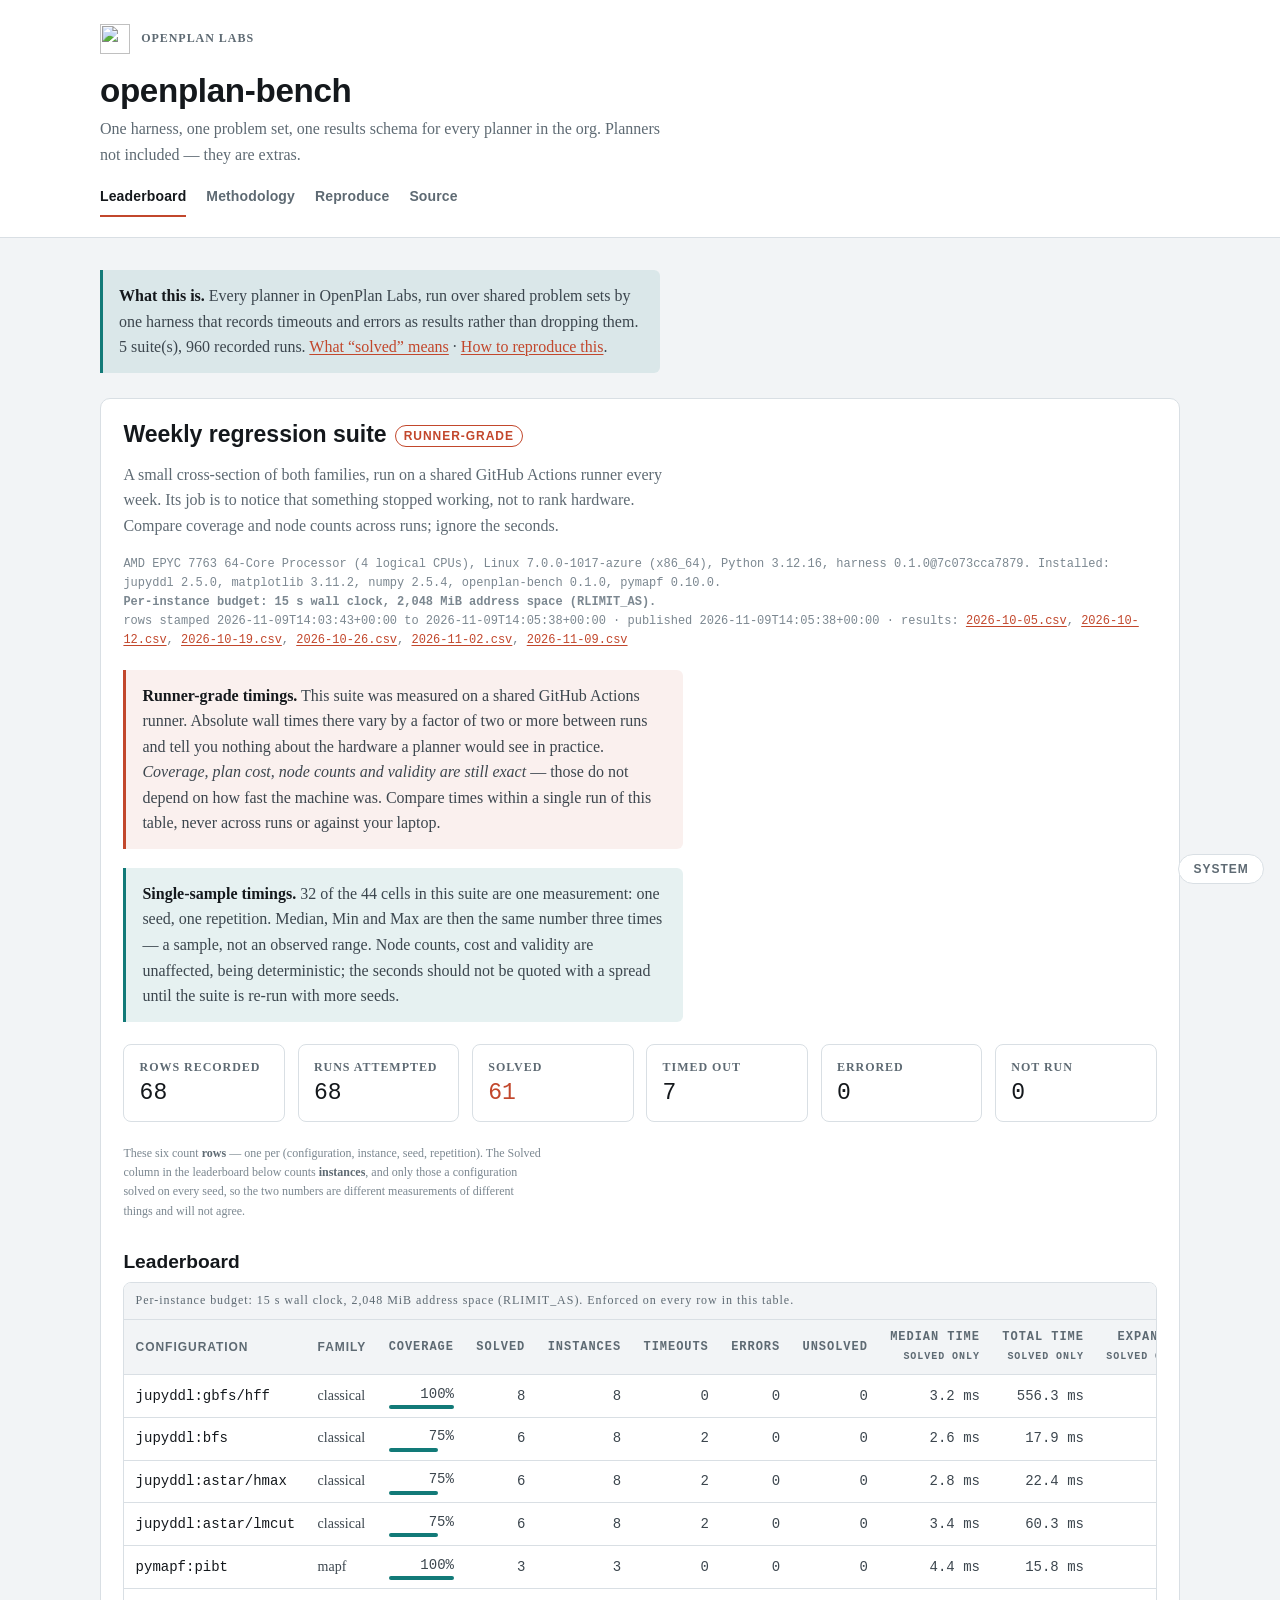
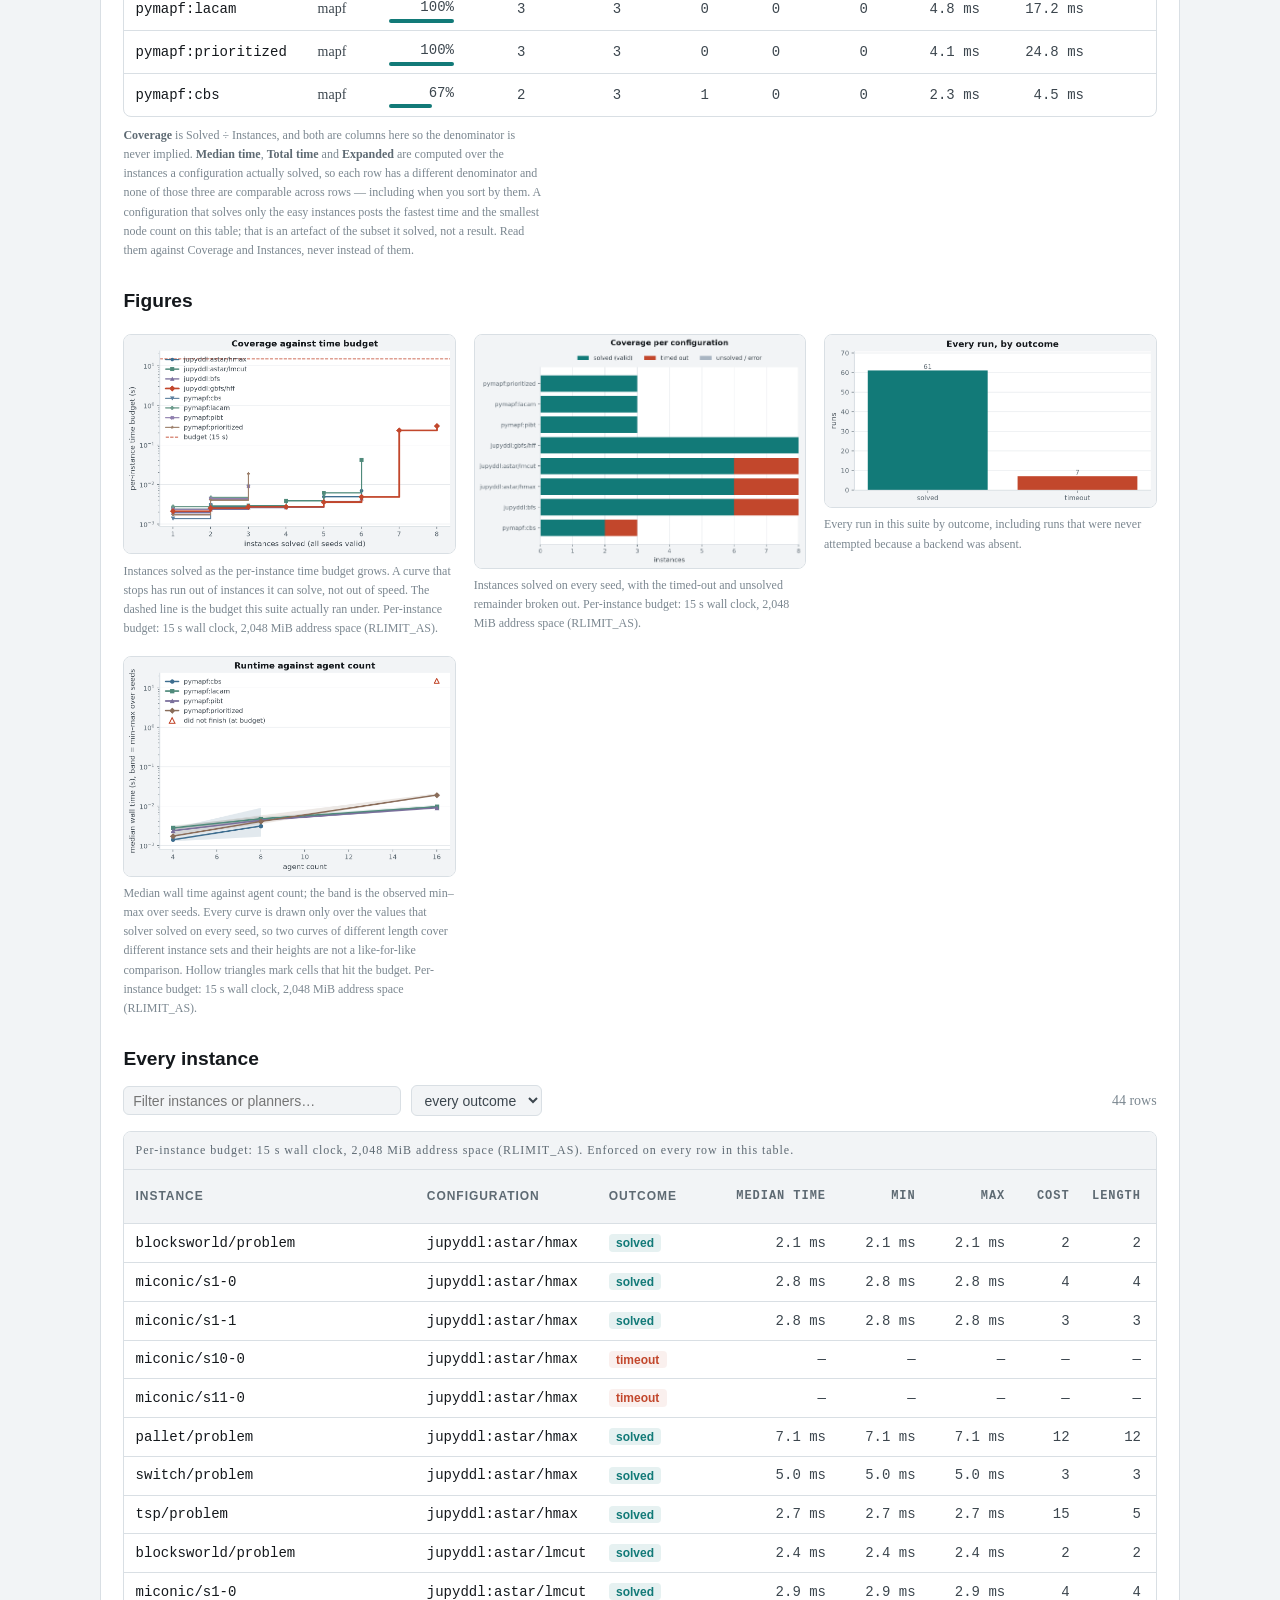
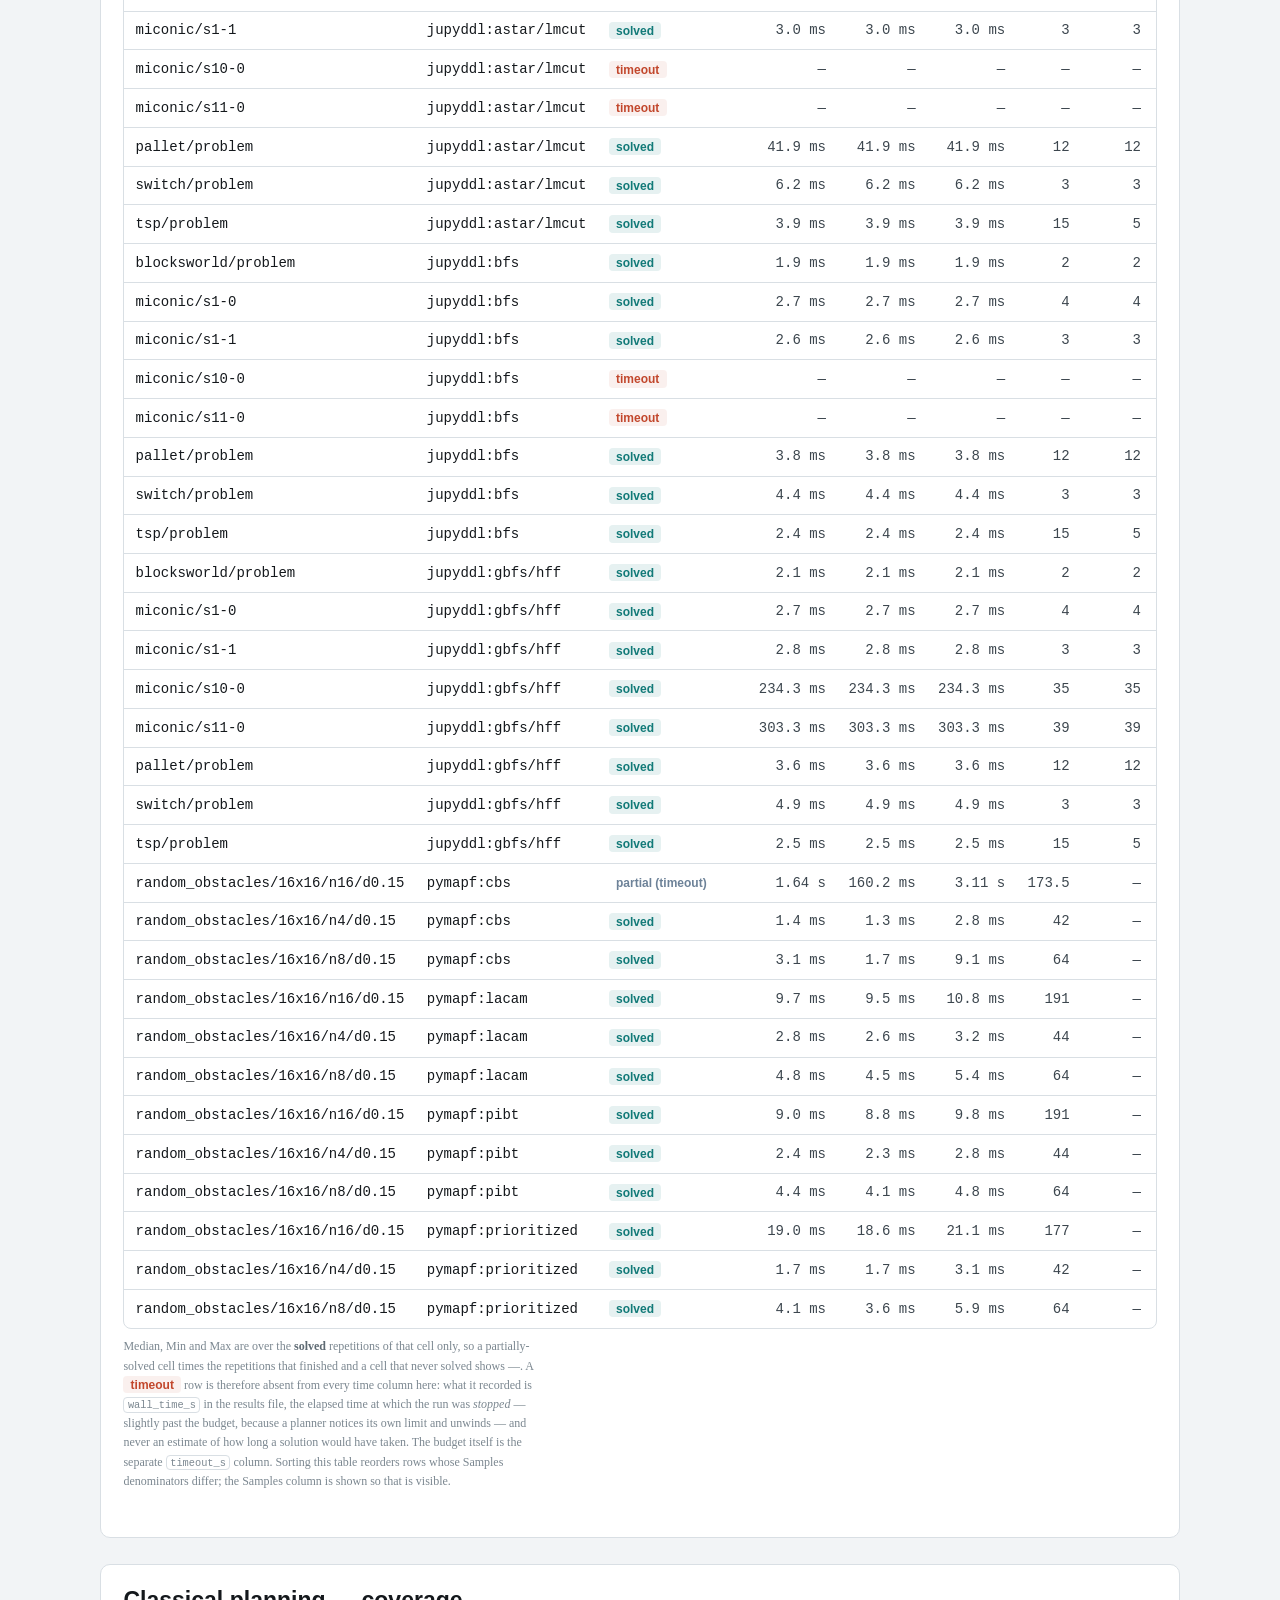
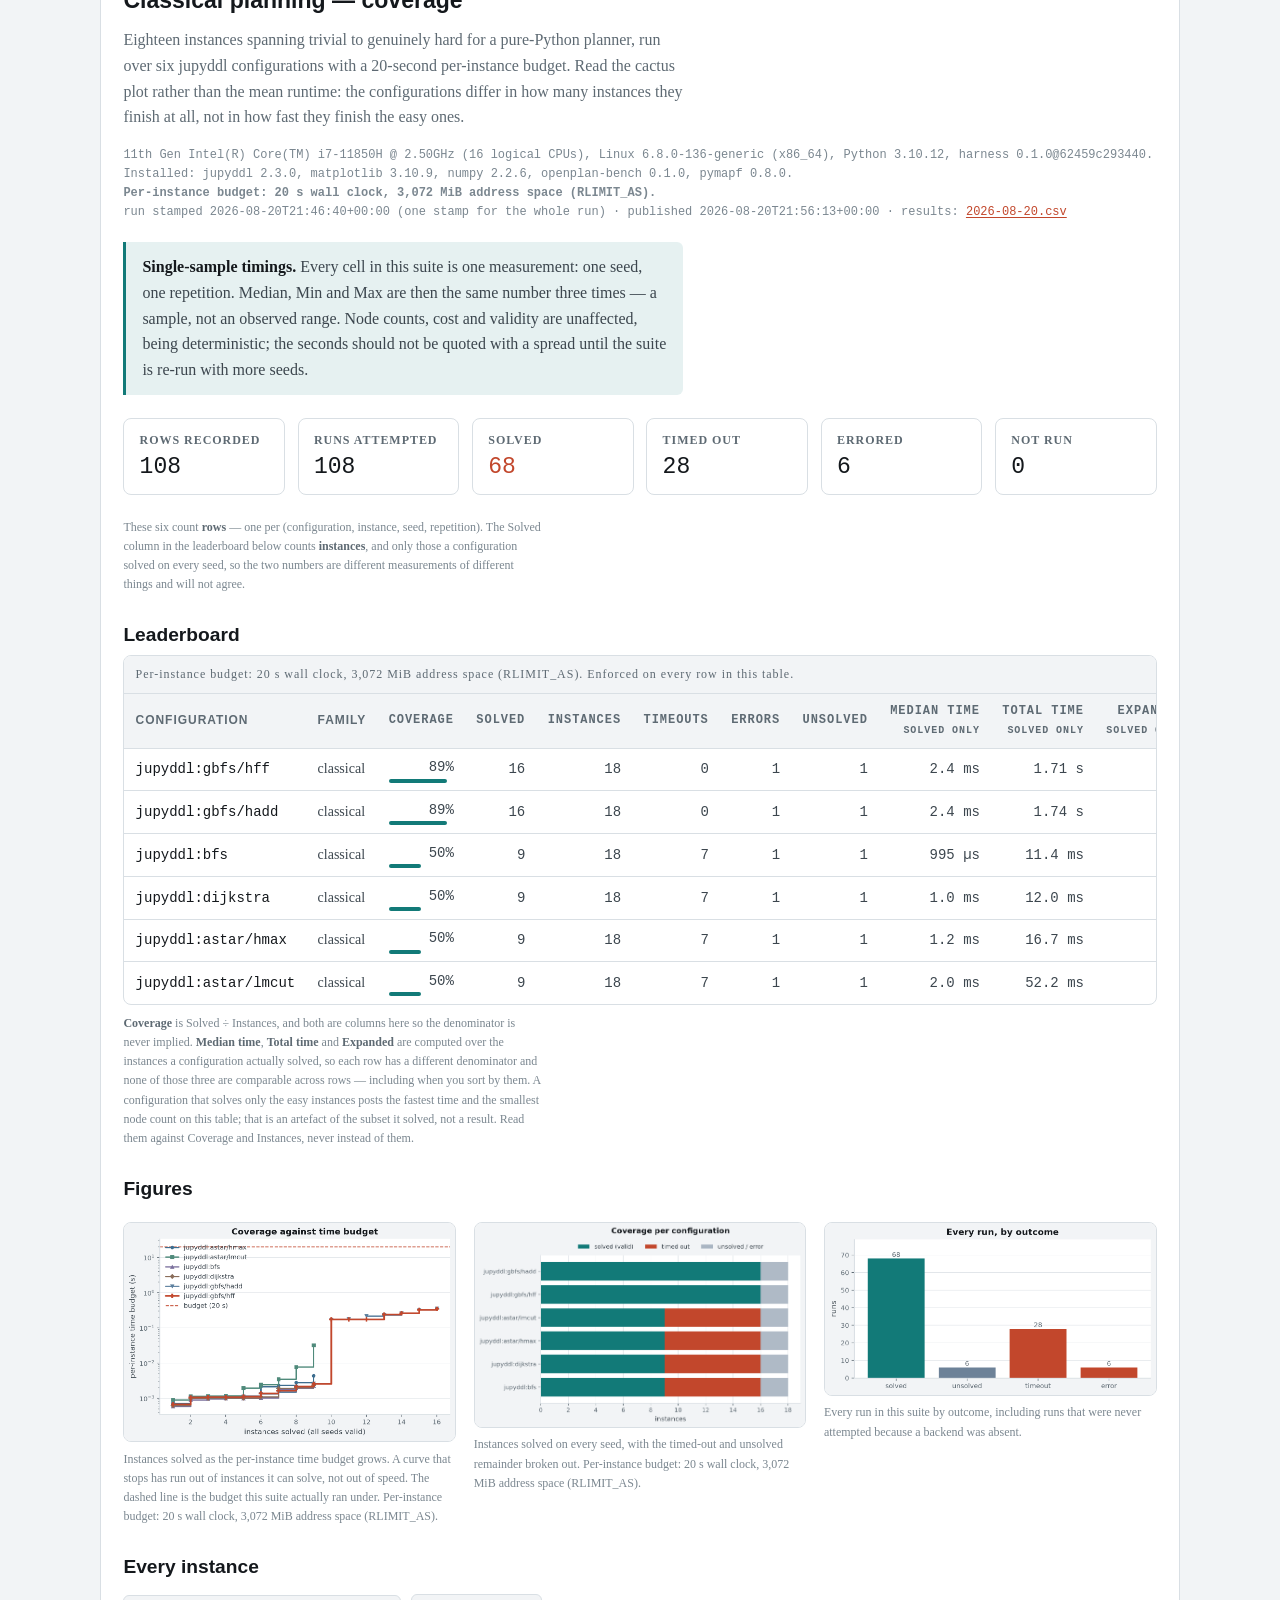
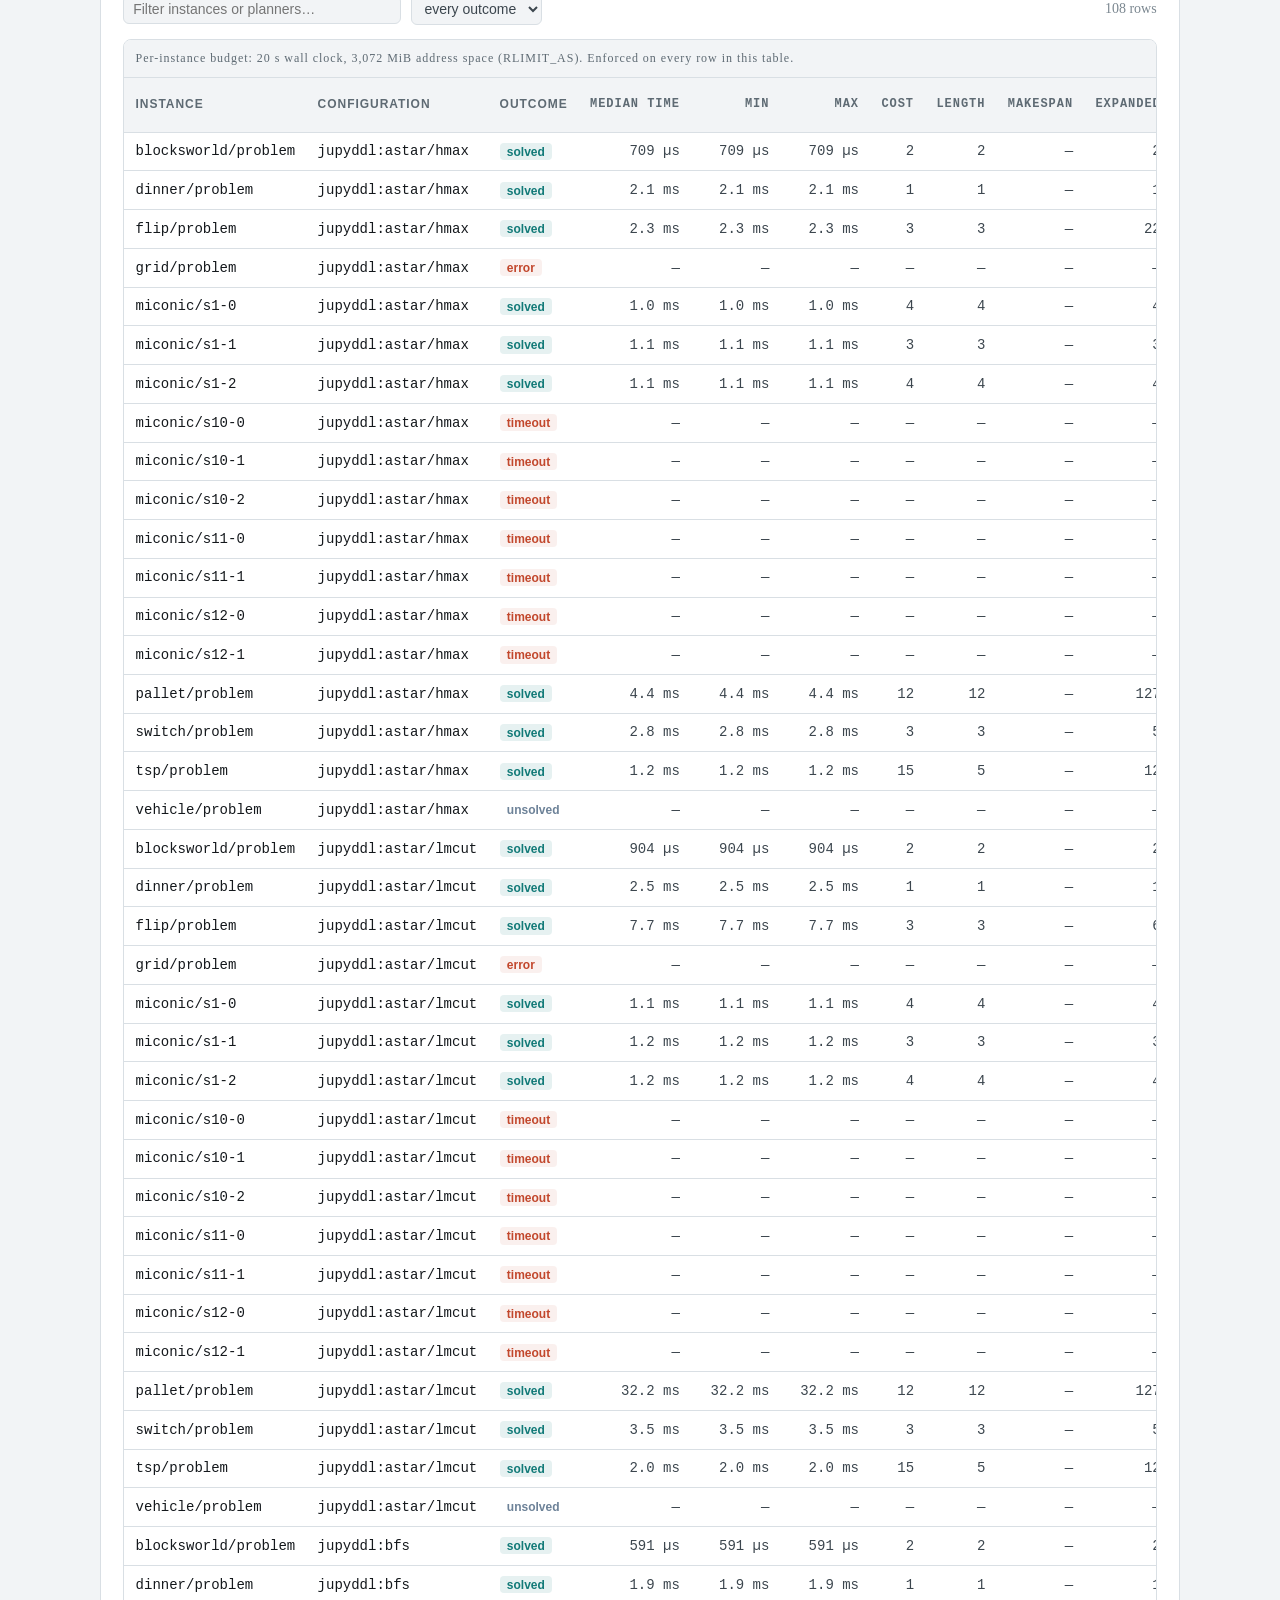
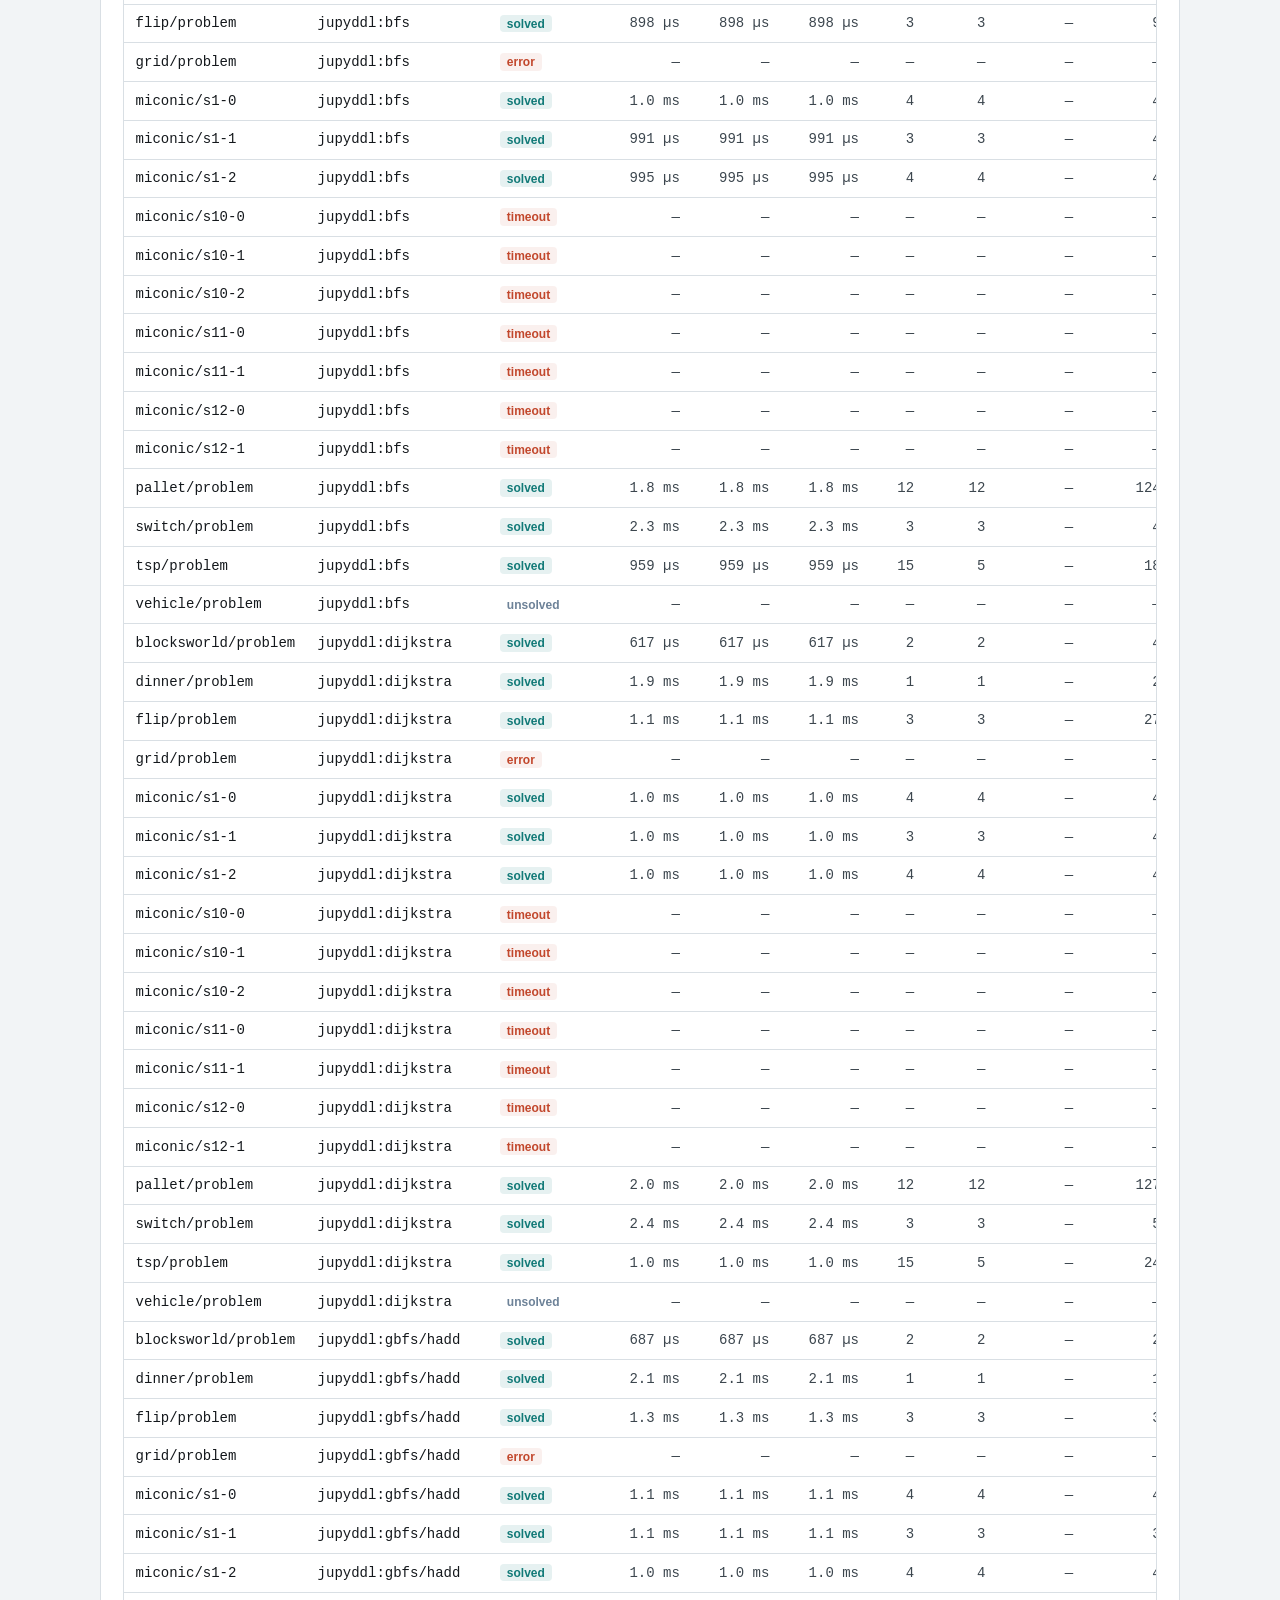
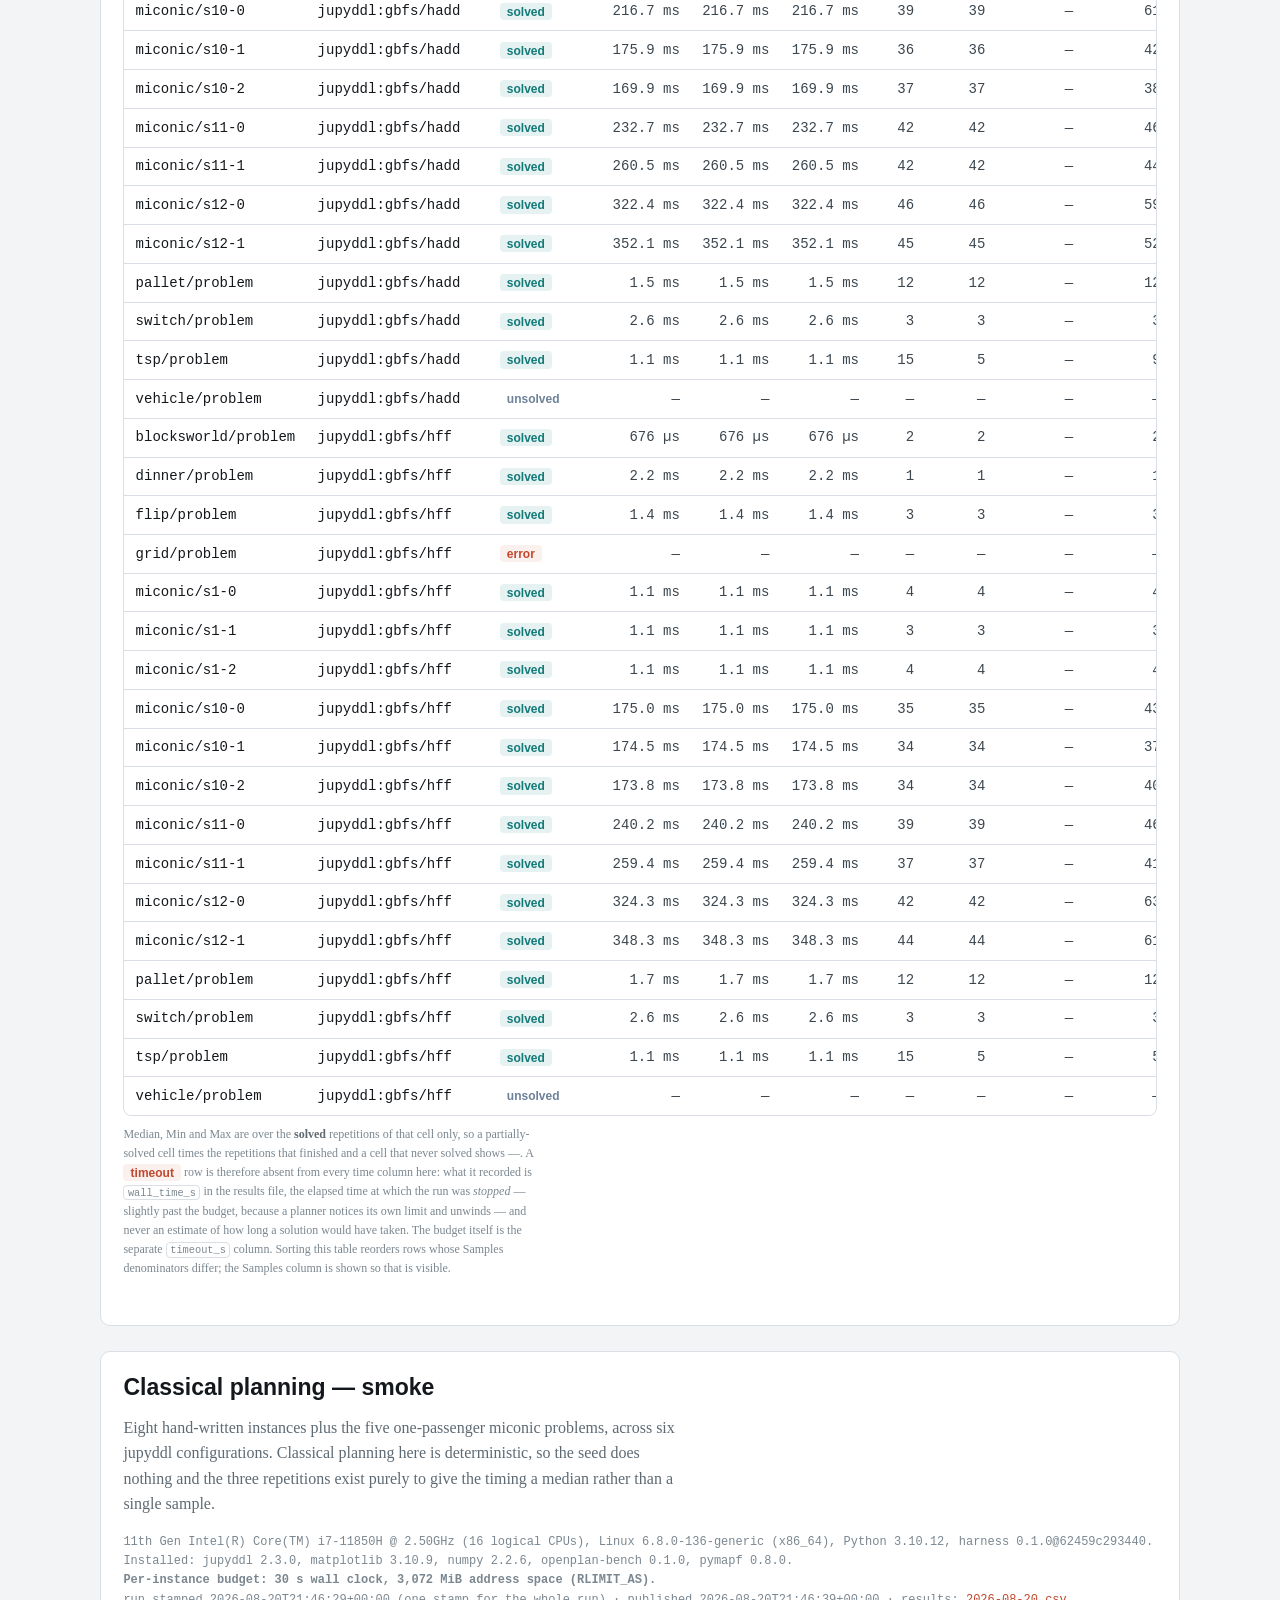
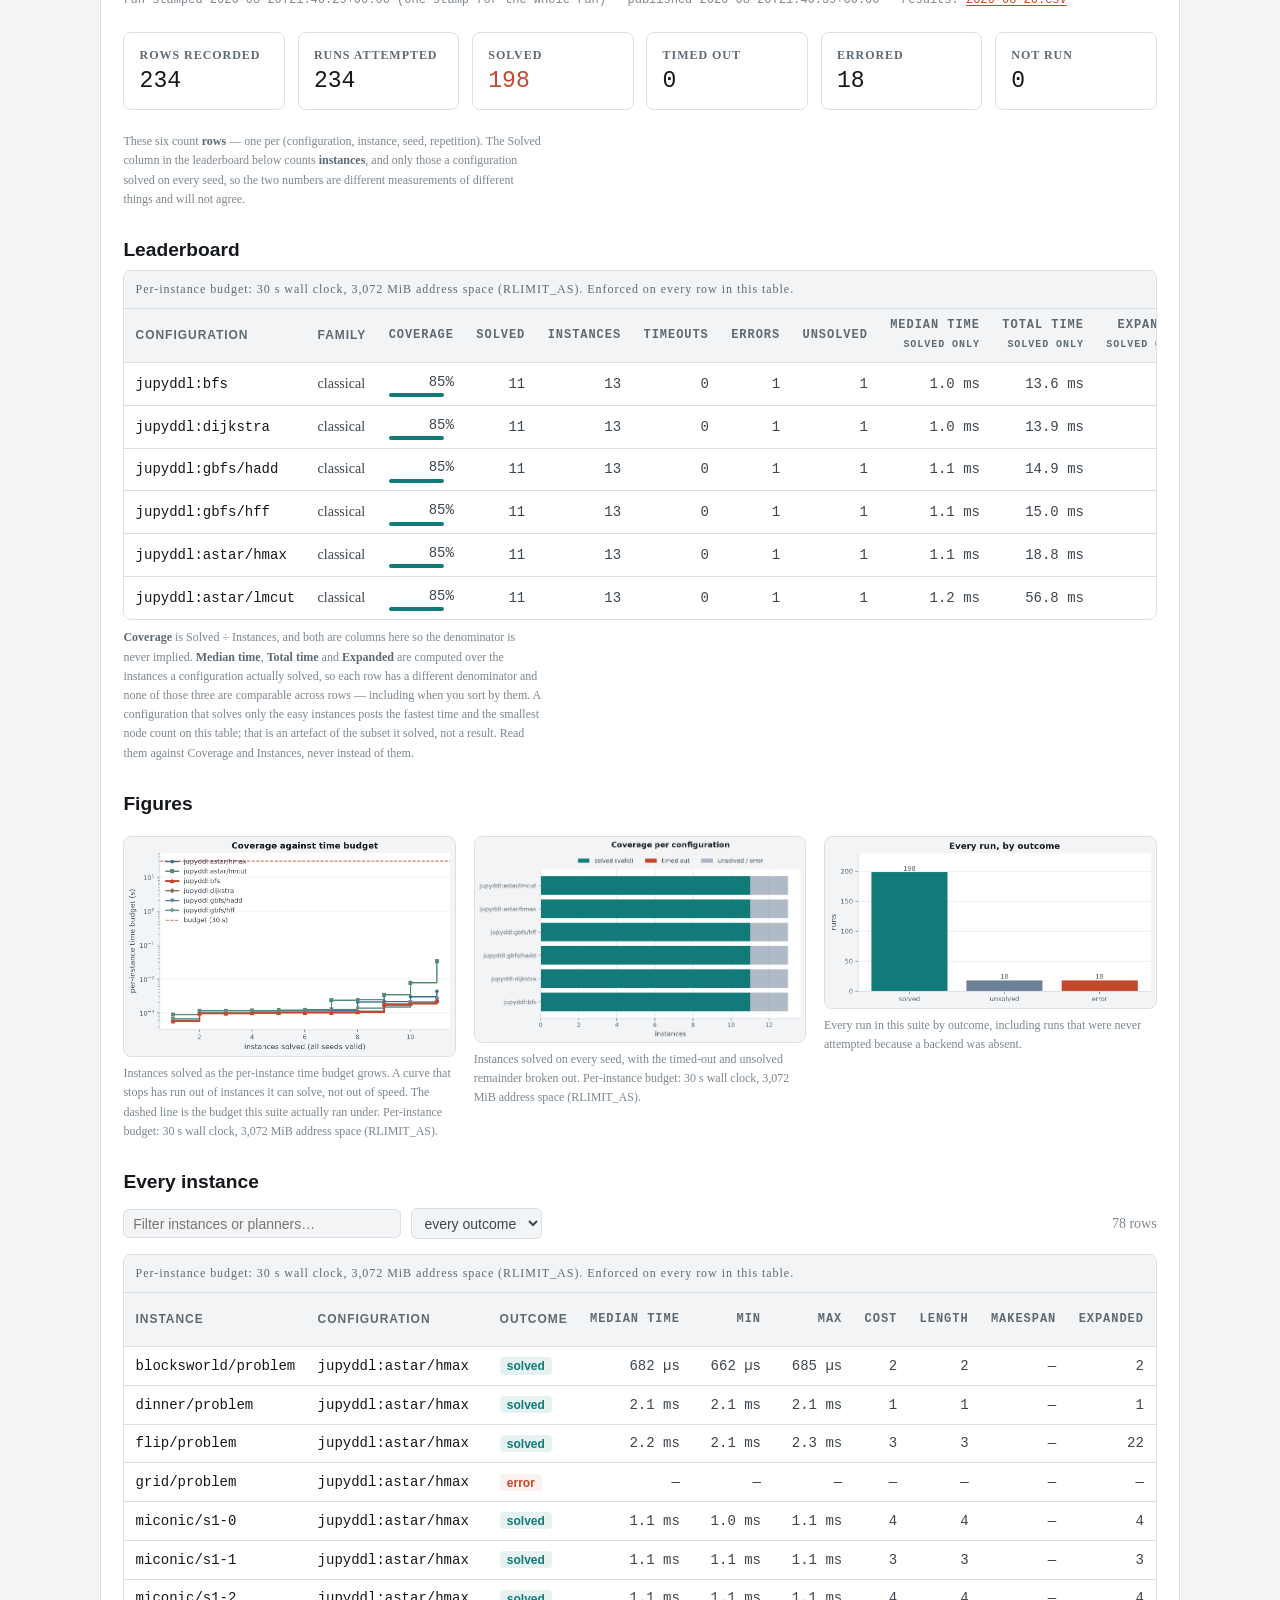
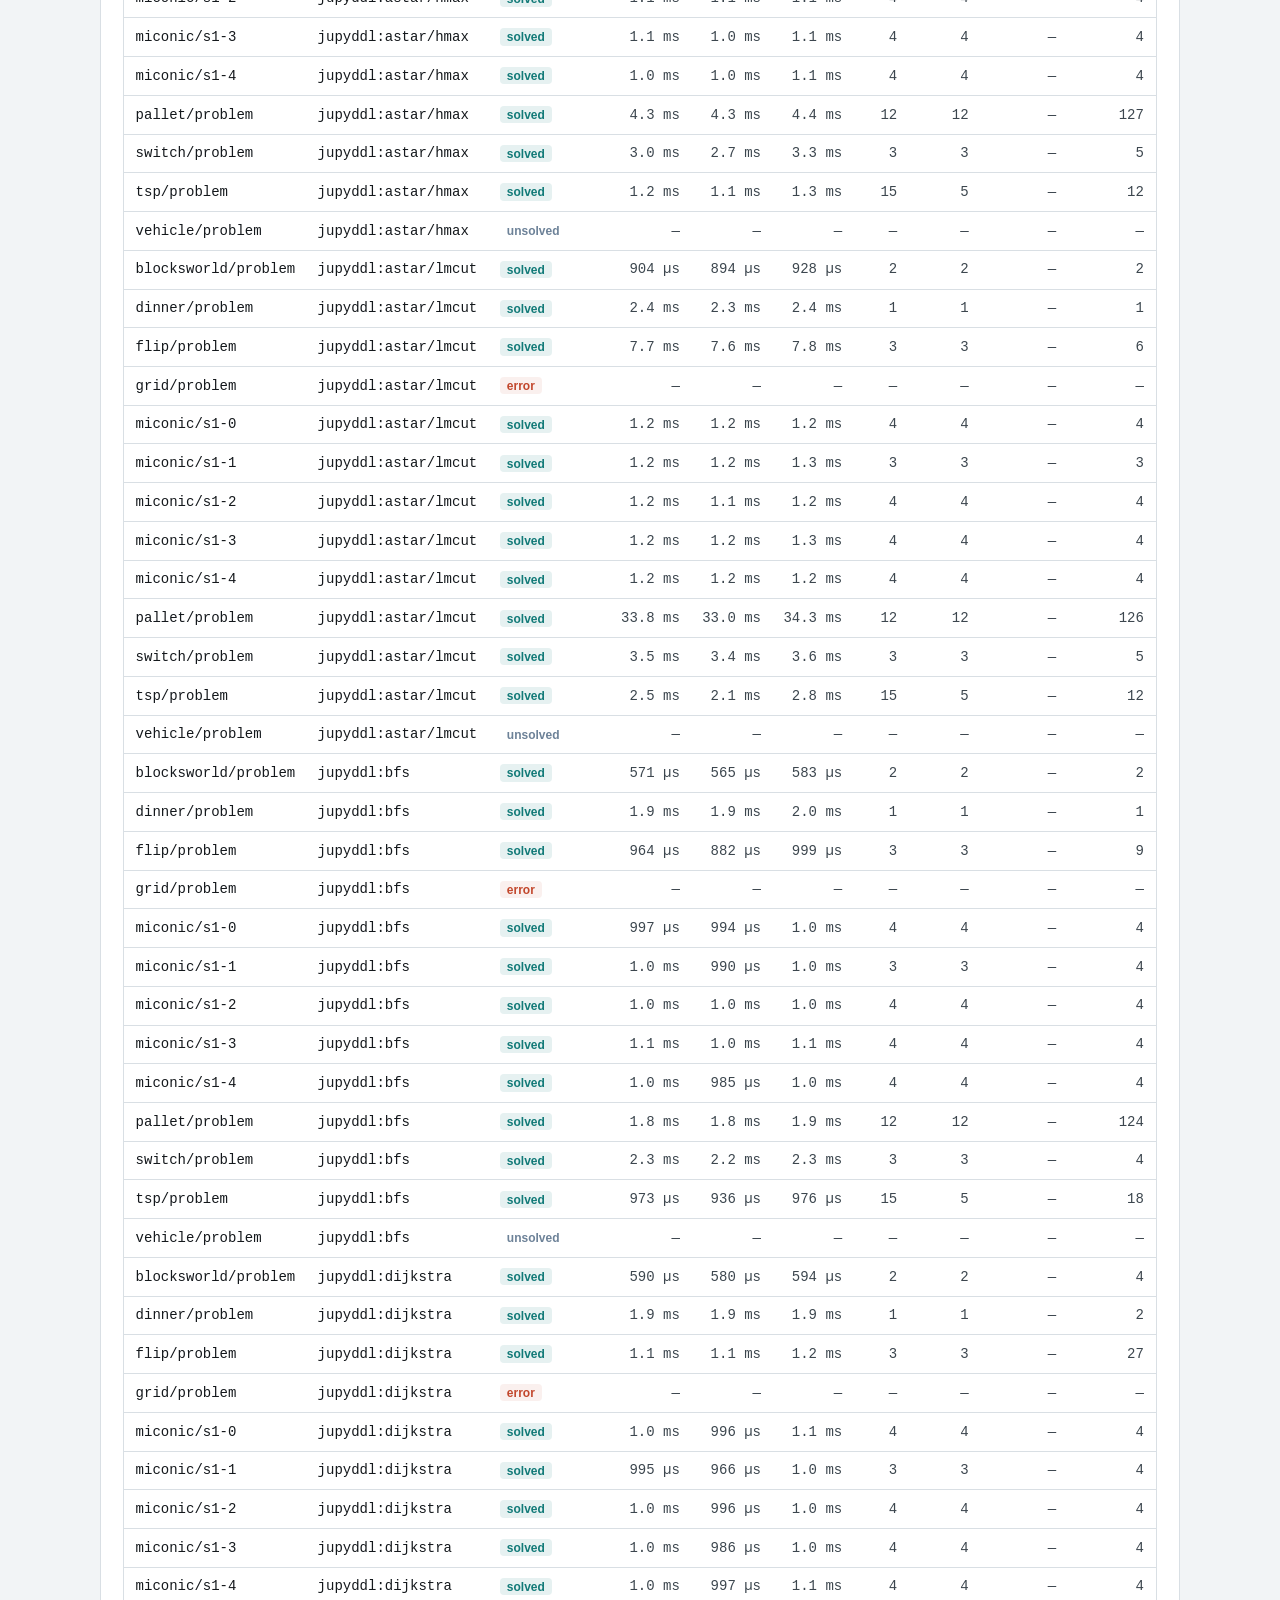
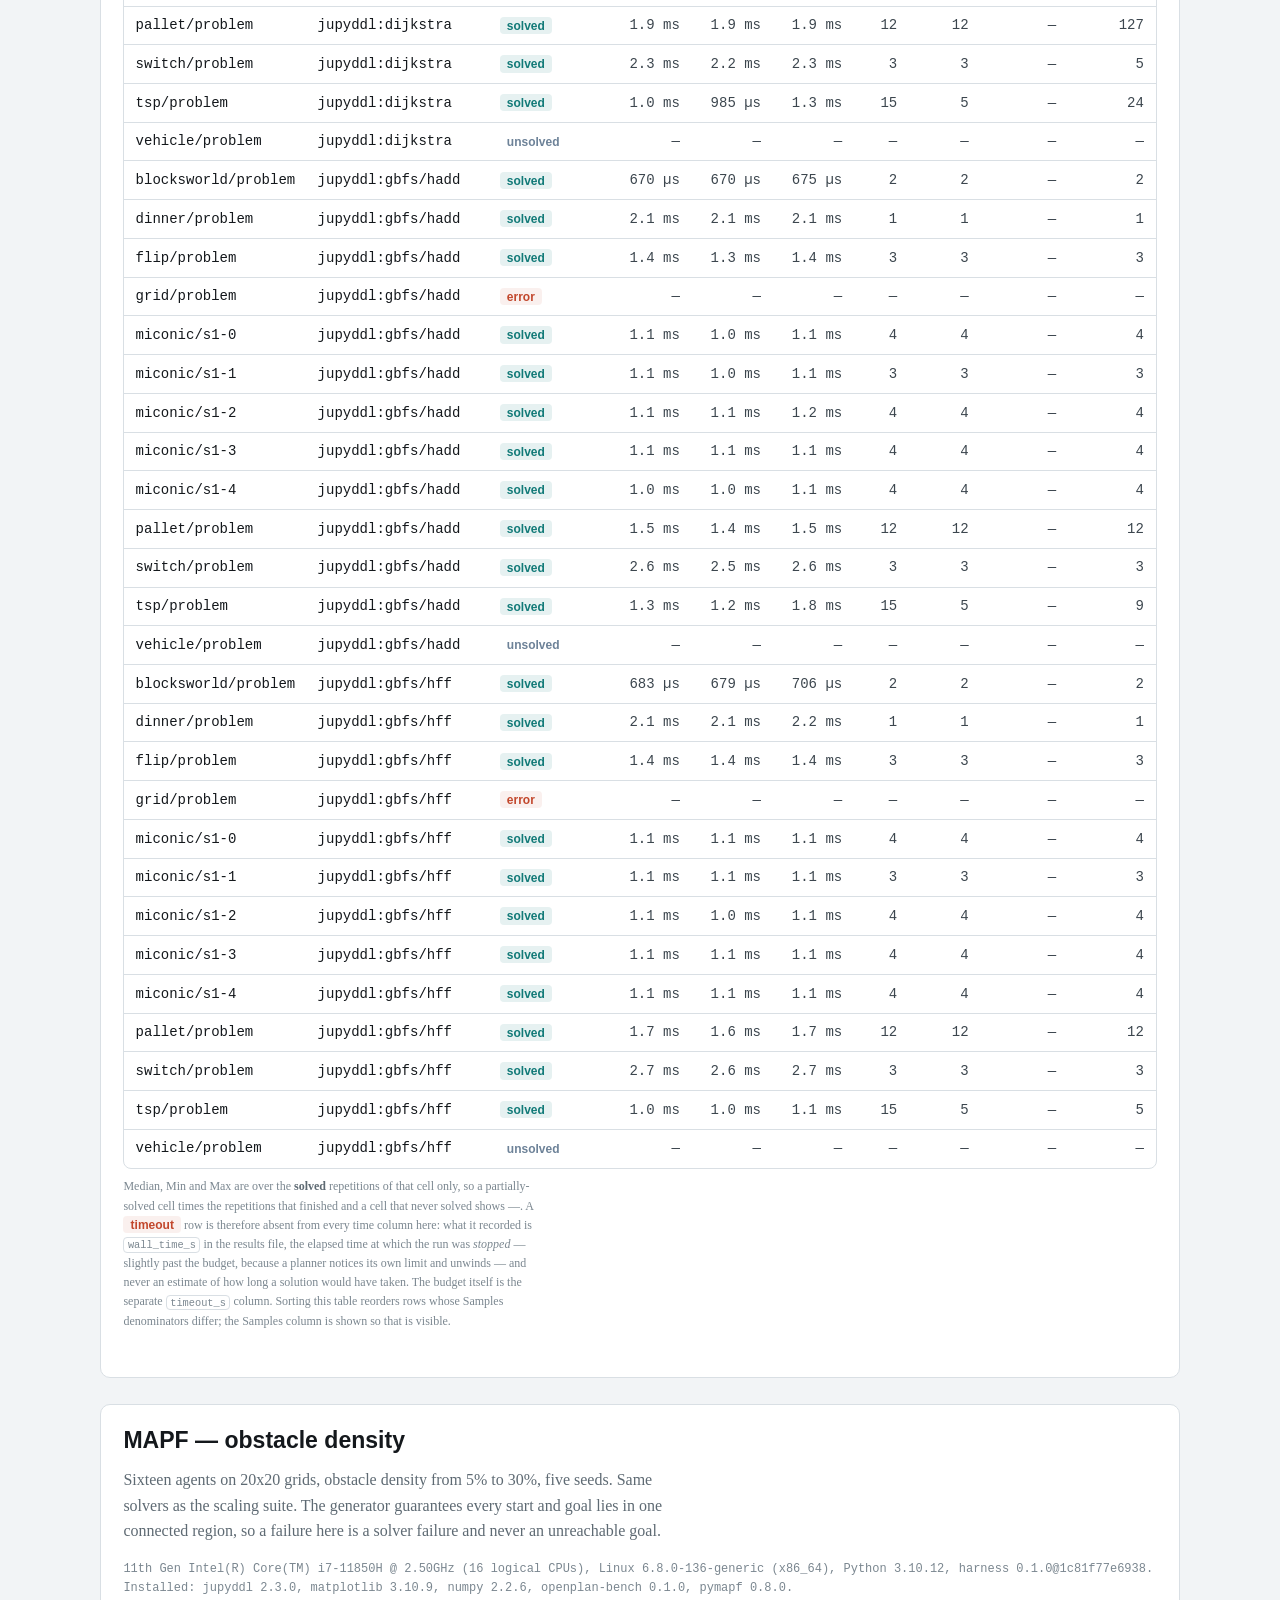
==== commit 6e182b02: "bench: weekly runner-grade results Ran on a shared GitHub Actions runner. Coverage, costs and node c" ====
--- a/docs/index.html
+++ b/docs/index.html
@@ -37,10 +37,10 @@
 <section class="suite" id="ci-weekly">
   <h2>Weekly regression suite<span class="badge runner">runner-grade</span></h2>
   <p class="desc">A small cross-section of both families, run on a shared GitHub Actions runner every week. Its job is to notice that something stopped working, not to rank hardware. Compare coverage and node counts across runs; ignore the seconds.</p>
-  <p class="meta">AMD EPYC 9V45 96-Core Processor (4 logical CPUs), Linux 7.0.0-1017-azure (x86_64), Python 3.12.15, harness 0.1.0@3d24021b2ddb. Installed: jupyddl 2.4.0, matplotlib 3.11.2, numpy 2.5.4, openplan-bench 0.1.0, pymapf 0.9.0.<br>
+  <p class="meta">AMD EPYC 7763 64-Core Processor (4 logical CPUs), Linux 7.0.0-1017-azure (x86_64), Python 3.12.16, harness 0.1.0@7c073cca7879. Installed: jupyddl 2.5.0, matplotlib 3.11.2, numpy 2.5.4, openplan-bench 0.1.0, pymapf 0.10.0.<br>
      <strong>Per-instance budget: 15 s wall clock, 2,048 MiB address space (RLIMIT_AS).</strong><br>
-     rows stamped 2026-11-02T13:39:44+00:00 to 2026-11-02T13:41:36+00:00 &middot; published 2026-11-02T13:41:36+00:00 &middot;
-     results: <a href="https://github.com/openplan-labs/openplan-bench/blob/main/results/ci-weekly/2026-09-28.csv">2026-09-28.csv</a>, <a href="https://github.com/openplan-labs/openplan-bench/blob/main/results/ci-weekly/2026-10-05.csv">2026-10-05.csv</a>, <a href="https://github.com/openplan-labs/openplan-bench/blob/main/results/ci-weekly/2026-10-12.csv">2026-10-12.csv</a>, <a href="https://github.com/openplan-labs/openplan-bench/blob/main/results/ci-weekly/2026-10-19.csv">2026-10-19.csv</a>, <a href="https://github.com/openplan-labs/openplan-bench/blob/main/results/ci-weekly/2026-10-26.csv">2026-10-26.csv</a>, <a href="https://github.com/openplan-labs/openplan-bench/blob/main/results/ci-weekly/2026-11-02.csv">2026-11-02.csv</a></p>
+     rows stamped 2026-11-09T14:03:43+00:00 to 2026-11-09T14:05:38+00:00 &middot; published 2026-11-09T14:05:38+00:00 &middot;
+     results: <a href="https://github.com/openplan-labs/openplan-bench/blob/main/results/ci-weekly/2026-10-05.csv">2026-10-05.csv</a>, <a href="https://github.com/openplan-labs/openplan-bench/blob/main/results/ci-weekly/2026-10-12.csv">2026-10-12.csv</a>, <a href="https://github.com/openplan-labs/openplan-bench/blob/main/results/ci-weekly/2026-10-19.csv">2026-10-19.csv</a>, <a href="https://github.com/openplan-labs/openplan-bench/blob/main/results/ci-weekly/2026-10-26.csv">2026-10-26.csv</a>, <a href="https://github.com/openplan-labs/openplan-bench/blob/main/results/ci-weekly/2026-11-02.csv">2026-11-02.csv</a>, <a href="https://github.com/openplan-labs/openplan-bench/blob/main/results/ci-weekly/2026-11-09.csv">2026-11-09.csv</a></p>
   <div class="note warn"><p><strong>Runner-grade timings.</strong>
     This suite was measured on a shared GitHub Actions runner. Absolute wall
     times there vary by a factor of two or more between runs and tell you
@@ -70,7 +70,7 @@
     measurements of different things and will not agree.</p>
 
   <h3>Leaderboard</h3>
-<div class="tablewrap"><table data-sortable><caption>Per-instance budget: 15 s wall clock, 2,048 MiB address space (RLIMIT_AS). Enforced on every row in this table.</caption><thead><tr><th>Configuration</th><th>Family</th><th class="num">Coverage</th><th class="num">Solved</th><th class="num">Instances</th><th class="num">Timeouts</th><th class="num">Errors</th><th class="num">Unsolved</th><th class="num">Median time<br><small>solved only</small></th><th class="num">Total time<br><small>solved only</small></th><th class="num">Expanded<br><small>solved only</small></th></tr></thead><tbody><tr><td class="name">jupyddl:gbfs/hff</td><td>classical</td><td class="num barcell" data-sort="1.000000">100%<span class="bar" style="width:100%"></span></td><td class="num">8</td><td class="num">8</td><td class="num">0</td><td class="num">0</td><td class="num">0</td><td class="num" data-sort="0.001270">1.3 ms</td><td class="num" data-sort="0.294542">294.5 ms</td><td class="num">118</td></tr><tr><td class="name">jupyddl:bfs</td><td>classical</td><td class="num barcell" data-sort="0.750000">75%<span class="bar" style="width:75%"></span></td><td class="num">6</td><td class="num">8</td><td class="num">2</td><td class="num">0</td><td class="num">0</td><td class="num" data-sort="0.001094">1.1 ms</td><td class="num" data-sort="0.007312">7.3 ms</td><td class="num">156</td></tr><tr><td class="name">jupyddl:astar/hmax</td><td>classical</td><td class="num barcell" data-sort="0.750000">75%<span class="bar" style="width:75%"></span></td><td class="num">6</td><td class="num">8</td><td class="num">2</td><td class="num">0</td><td class="num">0</td><td class="num" data-sort="0.001142">1.1 ms</td><td class="num" data-sort="0.009612">9.6 ms</td><td class="num">153</td></tr><tr><td class="name">jupyddl:astar/lmcut</td><td>classical</td><td class="num barcell" data-sort="0.750000">75%<span class="bar" style="width:75%"></span></td><td class="num">6</td><td class="num">8</td><td class="num">2</td><td class="num">0</td><td class="num">0</td><td class="num" data-sort="0.001490">1.5 ms</td><td class="num" data-sort="0.030222">30.2 ms</td><td class="num">152</td></tr><tr><td class="name">pymapf:pibt</td><td>mapf</td><td class="num barcell" data-sort="1.000000">100%<span class="bar" style="width:100%"></span></td><td class="num">3</td><td class="num">3</td><td class="num">0</td><td class="num">0</td><td class="num">0</td><td class="num" data-sort="0.002356">2.4 ms</td><td class="num" data-sort="0.008712">8.7 ms</td><td class="num">155</td></tr><tr><td class="name">pymapf:lacam</td><td>mapf</td><td class="num barcell" data-sort="1.000000">100%<span class="bar" style="width:100%"></span></td><td class="num">3</td><td class="num">3</td><td class="num">0</td><td class="num">0</td><td class="num">0</td><td class="num" data-sort="0.002569">2.6 ms</td><td class="num" data-sort="0.009392">9.4 ms</td><td class="num">155</td></tr><tr><td class="name">pymapf:prioritized</td><td>mapf</td><td class="num barcell" data-sort="1.000000">100%<span class="bar" style="width:100%"></span></td><td class="num">3</td><td class="num">3</td><td class="num">0</td><td class="num">0</td><td class="num">0</td><td class="num" data-sort="0.002087">2.1 ms</td><td class="num" data-sort="0.012876">12.9 ms</td><td class="num">84</td></tr><tr><td class="name">pymapf:cbs</td><td>mapf</td><td class="num barcell" data-sort="0.666667">67%<span class="bar" style="width:67%"></span></td><td class="num">2</td><td class="num">3</td><td class="num">1</td><td class="num">0</td><td class="num">0</td><td class="num" data-sort="0.000948">948 µs</td><td class="num" data-sort="0.001897">1.9 ms</td><td class="num">987</td></tr></tbody></table></div><p class="caption"><strong>Coverage</strong> is Solved &divide; Instances, and both are columns here so the denominator is never implied. <strong>Median time</strong>, <strong>Total time</strong> and <strong>Expanded</strong> are computed over the instances a configuration actually solved, so each row has a different denominator and none of those three are comparable across rows — including when you sort by them. A configuration that solves only the easy instances posts the fastest time and the smallest node count on this table; that is an artefact of the subset it solved, not a result. Read them against Coverage and Instances, never instead of them.</p>
+<div class="tablewrap"><table data-sortable><caption>Per-instance budget: 15 s wall clock, 2,048 MiB address space (RLIMIT_AS). Enforced on every row in this table.</caption><thead><tr><th>Configuration</th><th>Family</th><th class="num">Coverage</th><th class="num">Solved</th><th class="num">Instances</th><th class="num">Timeouts</th><th class="num">Errors</th><th class="num">Unsolved</th><th class="num">Median time<br><small>solved only</small></th><th class="num">Total time<br><small>solved only</small></th><th class="num">Expanded<br><small>solved only</small></th></tr></thead><tbody><tr><td class="name">jupyddl:gbfs/hff</td><td>classical</td><td class="num barcell" data-sort="1.000000">100%<span class="bar" style="width:100%"></span></td><td class="num">8</td><td class="num">8</td><td class="num">0</td><td class="num">0</td><td class="num">0</td><td class="num" data-sort="0.003184">3.2 ms</td><td class="num" data-sort="0.556251">556.3 ms</td><td class="num">118</td></tr><tr><td class="name">jupyddl:bfs</td><td>classical</td><td class="num barcell" data-sort="0.750000">75%<span class="bar" style="width:75%"></span></td><td class="num">6</td><td class="num">8</td><td class="num">2</td><td class="num">0</td><td class="num">0</td><td class="num" data-sort="0.002648">2.6 ms</td><td class="num" data-sort="0.017851">17.9 ms</td><td class="num">156</td></tr><tr><td class="name">jupyddl:astar/hmax</td><td>classical</td><td class="num barcell" data-sort="0.750000">75%<span class="bar" style="width:75%"></span></td><td class="num">6</td><td class="num">8</td><td class="num">2</td><td class="num">0</td><td class="num">0</td><td class="num" data-sort="0.002790">2.8 ms</td><td class="num" data-sort="0.022440">22.4 ms</td><td class="num">153</td></tr><tr><td class="name">jupyddl:astar/lmcut</td><td>classical</td><td class="num barcell" data-sort="0.750000">75%<span class="bar" style="width:75%"></span></td><td class="num">6</td><td class="num">8</td><td class="num">2</td><td class="num">0</td><td class="num">0</td><td class="num" data-sort="0.003422">3.4 ms</td><td class="num" data-sort="0.060280">60.3 ms</td><td class="num">153</td></tr><tr><td class="name">pymapf:pibt</td><td>mapf</td><td class="num barcell" data-sort="1.000000">100%<span class="bar" style="width:100%"></span></td><td class="num">3</td><td class="num">3</td><td class="num">0</td><td class="num">0</td><td class="num">0</td><td class="num" data-sort="0.004370">4.4 ms</td><td class="num" data-sort="0.015775">15.8 ms</td><td class="num">155</td></tr><tr><td class="name">pymapf:lacam</td><td>mapf</td><td class="num barcell" data-sort="1.000000">100%<span class="bar" style="width:100%"></span></td><td class="num">3</td><td class="num">3</td><td class="num">0</td><td class="num">0</td><td class="num">0</td><td class="num" data-sort="0.004768">4.8 ms</td><td class="num" data-sort="0.017217">17.2 ms</td><td class="num">155</td></tr><tr><td class="name">pymapf:prioritized</td><td>mapf</td><td class="num barcell" data-sort="1.000000">100%<span class="bar" style="width:100%"></span></td><td class="num">3</td><td class="num">3</td><td class="num">0</td><td class="num">0</td><td class="num">0</td><td class="num" data-sort="0.004076">4.1 ms</td><td class="num" data-sort="0.024842">24.8 ms</td><td class="num">84</td></tr><tr><td class="name">pymapf:cbs</td><td>mapf</td><td class="num barcell" data-sort="0.666667">67%<span class="bar" style="width:67%"></span></td><td class="num">2</td><td class="num">3</td><td class="num">1</td><td class="num">0</td><td class="num">0</td><td class="num" data-sort="0.002258">2.3 ms</td><td class="num" data-sort="0.004516">4.5 ms</td><td class="num">987</td></tr></tbody></table></div><p class="caption"><strong>Coverage</strong> is Solved &divide; Instances, and both are columns here so the denominator is never implied. <strong>Median time</strong>, <strong>Total time</strong> and <strong>Expanded</strong> are computed over the instances a configuration actually solved, so each row has a different denominator and none of those three are comparable across rows — including when you sort by them. A configuration that solves only the easy instances posts the fastest time and the smallest node count on this table; that is an artefact of the subset it solved, not a result. Read them against Coverage and Instances, never instead of them.</p>
 
   <h3>Figures</h3>
   <div class="figs">
@@ -107,7 +107,7 @@
     <span class="count"></span>
   </div>
 
-<div class="tablewrap"><table data-sortable><caption>Per-instance budget: 15 s wall clock, 2,048 MiB address space (RLIMIT_AS). Enforced on every row in this table.</caption><thead><tr><th>Instance</th><th>Configuration</th><th>Outcome</th><th class="num">Median time</th><th class="num">Min</th><th class="num">Max</th><th class="num">Cost</th><th class="num">Length</th><th class="num">Makespan</th><th class="num">Expanded</th><th class="num">Samples<br><small>seeds x reps</small></th><th>Note</th></tr></thead><tbody><tr data-outcome="solved"><td class="name">blocksworld/problem</td><td class="name">jupyddl:astar/hmax</td><td><span class="pill solved">solved</span></td><td class="num" data-sort="0.000793">793 µs</td><td class="num" data-sort="0.000793">793 µs</td><td class="num" data-sort="0.000793">793 µs</td><td class="num">2</td><td class="num">2</td><td class="num">—</td><td class="num">2</td><td class="num">1/1</td><td></td></tr><tr data-outcome="solved"><td class="name">miconic/s1-0</td><td class="name">jupyddl:astar/hmax</td><td><span class="pill solved">solved</span></td><td class="num" data-sort="0.001136">1.1 ms</td><td class="num" data-sort="0.001136">1.1 ms</td><td class="num" data-sort="0.001136">1.1 ms</td><td class="num">4</td><td class="num">4</td><td class="num">—</td><td class="num">4</td><td class="num">1/1</td><td></td></tr><tr data-outcome="solved"><td class="name">miconic/s1-1</td><td class="name">jupyddl:astar/hmax</td><td><span class="pill solved">solved</span></td><td class="num" data-sort="0.001085">1.1 ms</td><td class="num" data-sort="0.001085">1.1 ms</td><td class="num" data-sort="0.001085">1.1 ms</td><td class="num">3</td><td class="num">3</td><td class="num">—</td><td class="num">3</td><td class="num">1/1</td><td></td></tr><tr data-outcome="timeout"><td class="name">miconic/s10-0</td><td class="name">jupyddl:astar/hmax</td><td><span class="pill timeout">timeout</span></td><td class="num" data-sort="0.000000">—</td><td class="num" data-sort="0.000000">—</td><td class="num" data-sort="0.000000">—</td><td class="num">—</td><td class="num">—</td><td class="num">—</td><td class="num">—</td><td class="num">0/1</td><td>planner stopped on its internal time limit</td></tr><tr data-outcome="timeout"><td class="name">miconic/s11-0</td><td class="name">jupyddl:astar/hmax</td><td><span class="pill timeout">timeout</span></td><td class="num" data-sort="0.000000">—</td><td class="num" data-sort="0.000000">—</td><td class="num" data-sort="0.000000">—</td><td class="num">—</td><td class="num">—</td><td class="num">—</td><td class="num">—</td><td class="num">0/1</td><td>planner stopped on its internal time limit</td></tr><tr data-outcome="solved"><td class="name">pallet/problem</td><td class="name">jupyddl:astar/hmax</td><td><span class="pill solved">solved</span></td><td class="num" data-sort="0.003312">3.3 ms</td><td class="num" data-sort="0.003312">3.3 ms</td><td class="num" data-sort="0.003312">3.3 ms</td><td class="num">12</td><td class="num">12</td><td class="num">—</td><td class="num">127</td><td class="num">1/1</td><td></td></tr><tr data-outcome="solved"><td class="name">switch/problem</td><td class="name">jupyddl:astar/hmax</td><td><span class="pill solved">solved</span></td><td class="num" data-sort="0.002138">2.1 ms</td><td class="num" data-sort="0.002138">2.1 ms</td><td class="num" data-sort="0.002138">2.1 ms</td><td class="num">3</td><td class="num">3</td><td class="num">—</td><td class="num">5</td><td class="num">1/1</td><td></td></tr><tr data-outcome="solved"><td class="name">tsp/problem</td><td class="name">jupyddl:astar/hmax</td><td><span class="pill solved">solved</span></td><td class="num" data-sort="0.001148">1.1 ms</td><td class="num" data-sort="0.001148">1.1 ms</td><td class="num" data-sort="0.001148">1.1 ms</td><td class="num">15</td><td class="num">5</td><td class="num">—</td><td class="num">12</td><td class="num">1/1</td><td></td></tr><tr data-outcome="solved"><td class="name">blocksworld/problem</td><td class="name">jupyddl:astar/lmcut</td><td><span class="pill solved">solved</span></td><td class="num" data-sort="0.000965">965 µs</td><td class="num" data-sort="0.000965">965 µs</td><td class="num" data-sort="0.000965">965 µs</td><td class="num">2</td><td class="num">2</td><td class="num">—</td><td class="num">2</td><td class="num">1/1</td><td></td></tr><tr data-outcome="solved"><td class="name">miconic/s1-0</td><td class="name">jupyddl:astar/lmcut</td><td><span class="pill solved">solved</span></td><td class="num" data-sort="0.001226">1.2 ms</td><td class="num" data-sort="0.001226">1.2 ms</td><td class="num" data-sort="0.001226">1.2 ms</td><td class="num">4</td><td class="num">4</td><td class="num">—</td><td class="num">4</td><td class="num">1/1</td><td></td></tr><tr data-outcome="solved"><td class="name">miconic/s1-1</td><td class="name">jupyddl:astar/lmcut</td><td><span class="pill solved">solved</span></td><td class="num" data-sort="0.001176">1.2 ms</td><td class="num" data-sort="0.001176">1.2 ms</td><td class="num" data-sort="0.001176">1.2 ms</td><td class="num">3</td><td class="num">3</td><td class="num">—</td><td class="num">3</td><td class="num">1/1</td><td></td></tr><tr data-outcome="timeout"><td class="name">miconic/s10-0</td><td class="name">jupyddl:astar/lmcut</td><td><span class="pill timeout">timeout</span></td><td class="num" data-sort="0.000000">—</td><td class="num" data-sort="0.000000">—</td><td class="num" data-sort="0.000000">—</td><td class="num">—</td><td class="num">—</td><td class="num">—</td><td class="num">—</td><td class="num">0/1</td><td>planner stopped on its internal time limit</td></tr><tr data-outcome="timeout"><td class="name">miconic/s11-0</td><td class="name">jupyddl:astar/lmcut</td><td><span class="pill timeout">timeout</span></td><td class="num" data-sort="0.000000">—</td><td class="num" data-sort="0.000000">—</td><td class="num" data-sort="0.000000">—</td><td class="num">—</td><td class="num">—</td><td class="num">—</td><td class="num">—</td><td class="num">0/1</td><td>planner stopped on its internal time limit</td></tr><tr data-outcome="solved"><td class="name">pallet/problem</td><td class="name">jupyddl:astar/lmcut</td><td><span class="pill solved">solved</span></td><td class="num" data-sort="0.022303">22.3 ms</td><td class="num" data-sort="0.022303">22.3 ms</td><td class="num" data-sort="0.022303">22.3 ms</td><td class="num">12</td><td class="num">12</td><td class="num">—</td><td class="num">126</td><td class="num">1/1</td><td></td></tr><tr data-outcome="solved"><td class="name">switch/problem</td><td class="name">jupyddl:astar/lmcut</td><td><span class="pill solved">solved</span></td><td class="num" data-sort="0.002797">2.8 ms</td><td class="num" data-sort="0.002797">2.8 ms</td><td class="num" data-sort="0.002797">2.8 ms</td><td class="num">3</td><td class="num">3</td><td class="num">—</td><td class="num">5</td><td class="num">1/1</td><td></td></tr><tr data-outcome="solved"><td class="name">tsp/problem</td><td class="name">jupyddl:astar/lmcut</td><td><span class="pill solved">solved</span></td><td class="num" data-sort="0.001755">1.8 ms</td><td class="num" data-sort="0.001755">1.8 ms</td><td class="num" data-sort="0.001755">1.8 ms</td><td class="num">15</td><td class="num">5</td><td class="num">—</td><td class="num">12</td><td class="num">1/1</td><td></td></tr><tr data-outcome="solved"><td class="name">blocksworld/problem</td><td class="name">jupyddl:bfs</td><td><span class="pill solved">solved</span></td><td class="num" data-sort="0.000677">677 µs</td><td class="num" data-sort="0.000677">677 µs</td><td class="num" data-sort="0.000677">677 µs</td><td class="num">2</td><td class="num">2</td><td class="num">—</td><td class="num">2</td><td class="num">1/1</td><td></td></tr><tr data-outcome="solved"><td class="name">miconic/s1-0</td><td class="name">jupyddl:bfs</td><td><span class="pill solved">solved</span></td><td class="num" data-sort="0.001146">1.1 ms</td><td class="num" data-sort="0.001146">1.1 ms</td><td class="num" data-sort="0.001146">1.1 ms</td><td class="num">4</td><td class="num">4</td><td class="num">—</td><td class="num">4</td><td class="num">1/1</td><td></td></tr><tr data-outcome="solved"><td class="name">miconic/s1-1</td><td class="name">jupyddl:bfs</td><td><span class="pill solved">solved</span></td><td class="num" data-sort="0.001039">1.0 ms</td><td class="num" data-sort="0.001039">1.0 ms</td><td class="num" data-sort="0.001039">1.0 ms</td><td class="num">3</td><td class="num">3</td><td class="num">—</td><td class="num">4</td><td class="num">1/1</td><td></td></tr><tr data-outcome="timeout"><td class="name">miconic/s10-0</td><td class="name">jupyddl:bfs</td><td><span class="pill timeout">timeout</span></td><td class="num" data-sort="0.000000">—</td><td class="num" data-sort="0.000000">—</td><td class="num" data-sort="0.000000">—</td><td class="num">—</td><td class="num">—</td><td class="num">—</td><td class="num">—</td><td class="num">0/1</td><td>planner stopped on its internal time limit</td></tr><tr data-outcome="timeout"><td class="name">miconic/s11-0</td><td class="name">jupyddl:bfs</td><td><span class="pill timeout">timeout</span></td><td class="num" data-sort="0.000000">—</td><td class="num" data-sort="0.000000">—</td><td class="num" data-sort="0.000000">—</td><td class="num">—</td><td class="num">—</td><td class="num">—</td><td class="num">—</td><td class="num">0/1</td><td>planner stopped on its internal time limit</td></tr><tr data-outcome="solved"><td class="name">pallet/problem</td><td class="name">jupyddl:bfs</td><td><span class="pill solved">solved</span></td><td class="num" data-sort="0.001535">1.5 ms</td><td class="num" data-sort="0.001535">1.5 ms</td><td class="num" data-sort="0.001535">1.5 ms</td><td class="num">12</td><td class="num">12</td><td class="num">—</td><td class="num">124</td><td class="num">1/1</td><td></td></tr><tr data-outcome="solved"><td class="name">switch/problem</td><td class="name">jupyddl:bfs</td><td><span class="pill solved">solved</span></td><td class="num" data-sort="0.001873">1.9 ms</td><td class="num" data-sort="0.001873">1.9 ms</td><td class="num" data-sort="0.001873">1.9 ms</td><td class="num">3</td><td class="num">3</td><td class="num">—</td><td class="num">4</td><td class="num">1/1</td><td></td></tr><tr data-outcome="solved"><td class="name">tsp/problem</td><td class="name">jupyddl:bfs</td><td><span class="pill solved">solved</span></td><td class="num" data-sort="0.001041">1.0 ms</td><td class="num" data-sort="0.001041">1.0 ms</td><td class="num" data-sort="0.001041">1.0 ms</td><td class="num">15</td><td class="num">5</td><td class="num">—</td><td class="num">18</td><td class="num">1/1</td><td></td></tr><tr data-outcome="solved"><td class="name">blocksworld/problem</td><td class="name">jupyddl:gbfs/hff</td><td><span class="pill solved">solved</span></td><td class="num" data-sort="0.000777">777 µs</td><td class="num" data-sort="0.000777">777 µs</td><td class="num" data-sort="0.000777">777 µs</td><td class="num">2</td><td class="num">2</td><td class="num">—</td><td class="num">2</td><td class="num">1/1</td><td></td></tr><tr data-outcome="solved"><td class="name">miconic/s1-0</td><td class="name">jupyddl:gbfs/hff</td><td><span class="pill solved">solved</span></td><td class="num" data-sort="0.001136">1.1 ms</td><td class="num" data-sort="0.001136">1.1 ms</td><td class="num" data-sort="0.001136">1.1 ms</td><td class="num">4</td><td class="num">4</td><td class="num">—</td><td class="num">4</td><td class="num">1/1</td><td></td></tr><tr data-outcome="solved"><td class="name">miconic/s1-1</td><td class="name">jupyddl:gbfs/hff</td><td><span class="pill solved">solved</span></td><td class="num" data-sort="0.001134">1.1 ms</td><td class="num" data-sort="0.001134">1.1 ms</td><td class="num" data-sort="0.001134">1.1 ms</td><td class="num">3</td><td class="num">3</td><td class="num">—</td><td class="num">3</td><td class="num">1/1</td><td></td></tr><tr data-outcome="solved"><td class="name">miconic/s10-0</td><td class="name">jupyddl:gbfs/hff</td><td><span class="pill solved">solved</span></td><td class="num" data-sort="0.129336">129.3 ms</td><td class="num" data-sort="0.129336">129.3 ms</td><td class="num" data-sort="0.129336">129.3 ms</td><td class="num">35</td><td class="num">35</td><td class="num">—</td><td class="num">43</td><td class="num">1/1</td><td></td></tr><tr data-outcome="solved"><td class="name">miconic/s11-0</td><td class="name">jupyddl:gbfs/hff</td><td><span class="pill solved">solved</span></td><td class="num" data-sort="0.157546">157.5 ms</td><td class="num" data-sort="0.157546">157.5 ms</td><td class="num" data-sort="0.157546">157.5 ms</td><td class="num">39</td><td class="num">39</td><td class="num">—</td><td class="num">46</td><td class="num">1/1</td><td></td></tr><tr data-outcome="solved"><td class="name">pallet/problem</td><td class="name">jupyddl:gbfs/hff</td><td><span class="pill solved">solved</span></td><td class="num" data-sort="0.001403">1.4 ms</td><td class="num" data-sort="0.001403">1.4 ms</td><td class="num" data-sort="0.001403">1.4 ms</td><td class="num">12</td><td class="num">12</td><td class="num">—</td><td class="num">12</td><td class="num">1/1</td><td></td></tr><tr data-outcome="solved"><td class="name">switch/problem</td><td class="name">jupyddl:gbfs/hff</td><td><span class="pill solved">solved</span></td><td class="num" data-sort="0.002121">2.1 ms</td><td class="num" data-sort="0.002121">2.1 ms</td><td class="num" data-sort="0.002121">2.1 ms</td><td class="num">3</td><td class="num">3</td><td class="num">—</td><td class="num">3</td><td class="num">1/1</td><td></td></tr><tr data-outcome="solved"><td class="name">tsp/problem</td><td class="name">jupyddl:gbfs/hff</td><td><span class="pill solved">solved</span></td><td class="num" data-sort="0.001088">1.1 ms</td><td class="num" data-sort="0.001088">1.1 ms</td><td class="num" data-sort="0.001088">1.1 ms</td><td class="num">15</td><td class="num">5</td><td class="num">—</td><td class="num">5</td><td class="num">1/1</td><td></td></tr><tr data-outcome="partial"><td class="name">random_obstacles/16x16/n16/d0.15</td><td class="name">pymapf:cbs</td><td><span class="pill partial">partial (timeout)</span></td><td class="num" data-sort="0.773188">773.2 ms</td><td class="num" data-sort="0.070627">70.6 ms</td><td class="num" data-sort="1.475748">1.48 s</td><td class="num">173.5</td><td class="num">—</td><td class="num">21.5</td><td class="num">488</td><td class="num">2/3</td><td>time limit (15s) reached after 8283 nodes</td></tr><tr data-outcome="solved"><td class="name">random_obstacles/16x16/n4/d0.15</td><td class="name">pymapf:cbs</td><td><span class="pill solved">solved</span></td><td class="num" data-sort="0.000583">583 µs</td><td class="num" data-sort="0.000550">550 µs</td><td class="num" data-sort="0.001162">1.2 ms</td><td class="num">42</td><td class="num">—</td><td class="num">15</td><td class="num">1</td><td class="num">3/3</td><td></td></tr><tr data-outcome="solved"><td class="name">random_obstacles/16x16/n8/d0.15</td><td class="name">pymapf:cbs</td><td><span class="pill solved">solved</span></td><td class="num" data-sort="0.001314">1.3 ms</td><td class="num" data-sort="0.000726">726 µs</td><td class="num" data-sort="0.003833">3.8 ms</td><td class="num">64</td><td class="num">—</td><td class="num">14</td><td class="num">2</td><td class="num">3/3</td><td></td></tr><tr data-outcome="solved"><td class="name">random_obstacles/16x16/n16/d0.15</td><td class="name">pymapf:lacam</td><td><span class="pill solved">solved</span></td><td class="num" data-sort="0.005346">5.3 ms</td><td class="num" data-sort="0.005204">5.2 ms</td><td class="num" data-sort="0.005895">5.9 ms</td><td class="num">191</td><td class="num">—</td><td class="num">19</td><td class="num">19</td><td class="num">3/3</td><td></td></tr><tr data-outcome="solved"><td class="name">random_obstacles/16x16/n4/d0.15</td><td class="name">pymapf:lacam</td><td><span class="pill solved">solved</span></td><td class="num" data-sort="0.001478">1.5 ms</td><td class="num" data-sort="0.001445">1.4 ms</td><td class="num" data-sort="0.001712">1.7 ms</td><td class="num">44</td><td class="num">—</td><td class="num">16</td><td class="num">16</td><td class="num">3/3</td><td></td></tr><tr data-outcome="solved"><td class="name">random_obstacles/16x16/n8/d0.15</td><td class="name">pymapf:lacam</td><td><span class="pill solved">solved</span></td><td class="num" data-sort="0.002569">2.6 ms</td><td class="num" data-sort="0.002466">2.5 ms</td><td class="num" data-sort="0.002880">2.9 ms</td><td class="num">64</td><td class="num">—</td><td class="num">14</td><td class="num">14</td><td class="num">3/3</td><td></td></tr><tr data-outcome="solved"><td class="name">random_obstacles/16x16/n16/d0.15</td><td class="name">pymapf:pibt</td><td><span class="pill solved">solved</span></td><td class="num" data-sort="0.005054">5.1 ms</td><td class="num" data-sort="0.004862">4.9 ms</td><td class="num" data-sort="0.005528">5.5 ms</td><td class="num">191</td><td class="num">—</td><td class="num">19</td><td class="num">19</td><td class="num">3/3</td><td></td></tr><tr data-outcome="solved"><td class="name">random_obstacles/16x16/n4/d0.15</td><td class="name">pymapf:pibt</td><td><span class="pill solved">solved</span></td><td class="num" data-sort="0.001302">1.3 ms</td><td class="num" data-sort="0.001247">1.2 ms</td><td class="num" data-sort="0.001523">1.5 ms</td><td class="num">44</td><td class="num">—</td><td class="num">16</td><td class="num">16</td><td class="num">3/3</td><td></td></tr><tr data-outcome="solved"><td class="name">random_obstacles/16x16/n8/d0.15</td><td class="name">pymapf:pibt</td><td><span class="pill solved">solved</span></td><td class="num" data-sort="0.002356">2.4 ms</td><td class="num" data-sort="0.002219">2.2 ms</td><td class="num" data-sort="0.002593">2.6 ms</td><td class="num">64</td><td class="num">—</td><td class="num">14</td><td class="num">14</td><td class="num">3/3</td><td></td></tr><tr data-outcome="solved"><td class="name">random_obstacles/16x16/n16/d0.15</td><td class="name">pymapf:prioritized</td><td><span class="pill solved">solved</span></td><td class="num" data-sort="0.010007">10.0 ms</td><td class="num" data-sort="0.009745">9.7 ms</td><td class="num" data-sort="0.011493">11.5 ms</td><td class="num">177</td><td class="num">—</td><td class="num">19</td><td class="num">16</td><td class="num">3/3</td><td></td></tr><tr data-outcome="solved"><td class="name">random_obstacles/16x16/n4/d0.15</td><td class="name">pymapf:prioritized</td><td><span class="pill solved">solved</span></td><td class="num" data-sort="0.000782">782 µs</td><td class="num" data-sort="0.000770">770 µs</td><td class="num" data-sort="0.001274">1.3 ms</td><td class="num">42</td><td class="num">—</td><td class="num">15</td><td class="num">4</td><td class="num">3/3</td><td></td></tr><tr data-outcome="solved"><td class="name">random_obstacles/16x16/n8/d0.15</td><td class="name">pymapf:prioritized</td><td><span class="pill solved">solved</span></td><td class="num" data-sort="0.002087">2.1 ms</td><td class="num" data-sort="0.001863">1.9 ms</td><td class="num" data-sort="0.002770">2.8 ms</td><td class="num">64</td><td class="num">—</td><td class="num">14</td><td class="num">8</td><td class="num">3/3</td><td></td></tr></tbody></table></div><p class="caption">Median, Min and Max are over the <strong>solved</strong> repetitions of that cell only, so a partially-solved cell times the repetitions that finished and a cell that never solved shows &mdash;. A <span class="pill timeout">timeout</span> row is therefore absent from every time column here: what it recorded is <code>wall_time_s</code> in the results file, the elapsed time at which the run was <em>stopped</em> — slightly past the budget, because a planner notices its own limit and unwinds — and never an estimate of how long a solution would have taken. The budget itself is the separate <code>timeout_s</code> column. Sorting this table reorders rows whose Samples denominators differ; the Samples column is shown so that is visible.</p>
+<div class="tablewrap"><table data-sortable><caption>Per-instance budget: 15 s wall clock, 2,048 MiB address space (RLIMIT_AS). Enforced on every row in this table.</caption><thead><tr><th>Instance</th><th>Configuration</th><th>Outcome</th><th class="num">Median time</th><th class="num">Min</th><th class="num">Max</th><th class="num">Cost</th><th class="num">Length</th><th class="num">Makespan</th><th class="num">Expanded</th><th class="num">Samples<br><small>seeds x reps</small></th><th>Note</th></tr></thead><tbody><tr data-outcome="solved"><td class="name">blocksworld/problem</td><td class="name">jupyddl:astar/hmax</td><td><span class="pill solved">solved</span></td><td class="num" data-sort="0.002143">2.1 ms</td><td class="num" data-sort="0.002143">2.1 ms</td><td class="num" data-sort="0.002143">2.1 ms</td><td class="num">2</td><td class="num">2</td><td class="num">—</td><td class="num">2</td><td class="num">1/1</td><td></td></tr><tr data-outcome="solved"><td class="name">miconic/s1-0</td><td class="name">jupyddl:astar/hmax</td><td><span class="pill solved">solved</span></td><td class="num" data-sort="0.002766">2.8 ms</td><td class="num" data-sort="0.002766">2.8 ms</td><td class="num" data-sort="0.002766">2.8 ms</td><td class="num">4</td><td class="num">4</td><td class="num">—</td><td class="num">4</td><td class="num">1/1</td><td></td></tr><tr data-outcome="solved"><td class="name">miconic/s1-1</td><td class="name">jupyddl:astar/hmax</td><td><span class="pill solved">solved</span></td><td class="num" data-sort="0.002815">2.8 ms</td><td class="num" data-sort="0.002815">2.8 ms</td><td class="num" data-sort="0.002815">2.8 ms</td><td class="num">3</td><td class="num">3</td><td class="num">—</td><td class="num">3</td><td class="num">1/1</td><td></td></tr><tr data-outcome="timeout"><td class="name">miconic/s10-0</td><td class="name">jupyddl:astar/hmax</td><td><span class="pill timeout">timeout</span></td><td class="num" data-sort="0.000000">—</td><td class="num" data-sort="0.000000">—</td><td class="num" data-sort="0.000000">—</td><td class="num">—</td><td class="num">—</td><td class="num">—</td><td class="num">—</td><td class="num">0/1</td><td>planner stopped on its internal time limit</td></tr><tr data-outcome="timeout"><td class="name">miconic/s11-0</td><td class="name">jupyddl:astar/hmax</td><td><span class="pill timeout">timeout</span></td><td class="num" data-sort="0.000000">—</td><td class="num" data-sort="0.000000">—</td><td class="num" data-sort="0.000000">—</td><td class="num">—</td><td class="num">—</td><td class="num">—</td><td class="num">—</td><td class="num">0/1</td><td>planner stopped on its internal time limit</td></tr><tr data-outcome="solved"><td class="name">pallet/problem</td><td class="name">jupyddl:astar/hmax</td><td><span class="pill solved">solved</span></td><td class="num" data-sort="0.007056">7.1 ms</td><td class="num" data-sort="0.007056">7.1 ms</td><td class="num" data-sort="0.007056">7.1 ms</td><td class="num">12</td><td class="num">12</td><td class="num">—</td><td class="num">127</td><td class="num">1/1</td><td></td></tr><tr data-outcome="solved"><td class="name">switch/problem</td><td class="name">jupyddl:astar/hmax</td><td><span class="pill solved">solved</span></td><td class="num" data-sort="0.004969">5.0 ms</td><td class="num" data-sort="0.004969">5.0 ms</td><td class="num" data-sort="0.004969">5.0 ms</td><td class="num">3</td><td class="num">3</td><td class="num">—</td><td class="num">5</td><td class="num">1/1</td><td></td></tr><tr data-outcome="solved"><td class="name">tsp/problem</td><td class="name">jupyddl:astar/hmax</td><td><span class="pill solved">solved</span></td><td class="num" data-sort="0.002692">2.7 ms</td><td class="num" data-sort="0.002692">2.7 ms</td><td class="num" data-sort="0.002692">2.7 ms</td><td class="num">15</td><td class="num">5</td><td class="num">—</td><td class="num">12</td><td class="num">1/1</td><td></td></tr><tr data-outcome="solved"><td class="name">blocksworld/problem</td><td class="name">jupyddl:astar/lmcut</td><td><span class="pill solved">solved</span></td><td class="num" data-sort="0.002398">2.4 ms</td><td class="num" data-sort="0.002398">2.4 ms</td><td class="num" data-sort="0.002398">2.4 ms</td><td class="num">2</td><td class="num">2</td><td class="num">—</td><td class="num">2</td><td class="num">1/1</td><td></td></tr><tr data-outcome="solved"><td class="name">miconic/s1-0</td><td class="name">jupyddl:astar/lmcut</td><td><span class="pill solved">solved</span></td><td class="num" data-sort="0.002888">2.9 ms</td><td class="num" data-sort="0.002888">2.9 ms</td><td class="num" data-sort="0.002888">2.9 ms</td><td class="num">4</td><td class="num">4</td><td class="num">—</td><td class="num">4</td><td class="num">1/1</td><td></td></tr><tr data-outcome="solved"><td class="name">miconic/s1-1</td><td class="name">jupyddl:astar/lmcut</td><td><span class="pill solved">solved</span></td><td class="num" data-sort="0.002956">3.0 ms</td><td class="num" data-sort="0.002956">3.0 ms</td><td class="num" data-sort="0.002956">3.0 ms</td><td class="num">3</td><td class="num">3</td><td class="num">—</td><td class="num">3</td><td class="num">1/1</td><td></td></tr><tr data-outcome="timeout"><td class="name">miconic/s10-0</td><td class="name">jupyddl:astar/lmcut</td><td><span class="pill timeout">timeout</span></td><td class="num" data-sort="0.000000">—</td><td class="num" data-sort="0.000000">—</td><td class="num" data-sort="0.000000">—</td><td class="num">—</td><td class="num">—</td><td class="num">—</td><td class="num">—</td><td class="num">0/1</td><td>planner stopped on its internal time limit</td></tr><tr data-outcome="timeout"><td class="name">miconic/s11-0</td><td class="name">jupyddl:astar/lmcut</td><td><span class="pill timeout">timeout</span></td><td class="num" data-sort="0.000000">—</td><td class="num" data-sort="0.000000">—</td><td class="num" data-sort="0.000000">—</td><td class="num">—</td><td class="num">—</td><td class="num">—</td><td class="num">—</td><td class="num">0/1</td><td>planner stopped on its internal time limit</td></tr><tr data-outcome="solved"><td class="name">pallet/problem</td><td class="name">jupyddl:astar/lmcut</td><td><span class="pill solved">solved</span></td><td class="num" data-sort="0.041922">41.9 ms</td><td class="num" data-sort="0.041922">41.9 ms</td><td class="num" data-sort="0.041922">41.9 ms</td><td class="num">12</td><td class="num">12</td><td class="num">—</td><td class="num">127</td><td class="num">1/1</td><td></td></tr><tr data-outcome="solved"><td class="name">switch/problem</td><td class="name">jupyddl:astar/lmcut</td><td><span class="pill solved">solved</span></td><td class="num" data-sort="0.006227">6.2 ms</td><td class="num" data-sort="0.006227">6.2 ms</td><td class="num" data-sort="0.006227">6.2 ms</td><td class="num">3</td><td class="num">3</td><td class="num">—</td><td class="num">5</td><td class="num">1/1</td><td></td></tr><tr data-outcome="solved"><td class="name">tsp/problem</td><td class="name">jupyddl:astar/lmcut</td><td><span class="pill solved">solved</span></td><td class="num" data-sort="0.003887">3.9 ms</td><td class="num" data-sort="0.003887">3.9 ms</td><td class="num" data-sort="0.003887">3.9 ms</td><td class="num">15</td><td class="num">5</td><td class="num">—</td><td class="num">12</td><td class="num">1/1</td><td></td></tr><tr data-outcome="solved"><td class="name">blocksworld/problem</td><td class="name">jupyddl:bfs</td><td><span class="pill solved">solved</span></td><td class="num" data-sort="0.001939">1.9 ms</td><td class="num" data-sort="0.001939">1.9 ms</td><td class="num" data-sort="0.001939">1.9 ms</td><td class="num">2</td><td class="num">2</td><td class="num">—</td><td class="num">2</td><td class="num">1/1</td><td></td></tr><tr data-outcome="solved"><td class="name">miconic/s1-0</td><td class="name">jupyddl:bfs</td><td><span class="pill solved">solved</span></td><td class="num" data-sort="0.002672">2.7 ms</td><td class="num" data-sort="0.002672">2.7 ms</td><td class="num" data-sort="0.002672">2.7 ms</td><td class="num">4</td><td class="num">4</td><td class="num">—</td><td class="num">4</td><td class="num">1/1</td><td></td></tr><tr data-outcome="solved"><td class="name">miconic/s1-1</td><td class="name">jupyddl:bfs</td><td><span class="pill solved">solved</span></td><td class="num" data-sort="0.002624">2.6 ms</td><td class="num" data-sort="0.002624">2.6 ms</td><td class="num" data-sort="0.002624">2.6 ms</td><td class="num">3</td><td class="num">3</td><td class="num">—</td><td class="num">4</td><td class="num">1/1</td><td></td></tr><tr data-outcome="timeout"><td class="name">miconic/s10-0</td><td class="name">jupyddl:bfs</td><td><span class="pill timeout">timeout</span></td><td class="num" data-sort="0.000000">—</td><td class="num" data-sort="0.000000">—</td><td class="num" data-sort="0.000000">—</td><td class="num">—</td><td class="num">—</td><td class="num">—</td><td class="num">—</td><td class="num">0/1</td><td>planner stopped on its internal time limit</td></tr><tr data-outcome="timeout"><td class="name">miconic/s11-0</td><td class="name">jupyddl:bfs</td><td><span class="pill timeout">timeout</span></td><td class="num" data-sort="0.000000">—</td><td class="num" data-sort="0.000000">—</td><td class="num" data-sort="0.000000">—</td><td class="num">—</td><td class="num">—</td><td class="num">—</td><td class="num">—</td><td class="num">0/1</td><td>planner stopped on its internal time limit</td></tr><tr data-outcome="solved"><td class="name">pallet/problem</td><td class="name">jupyddl:bfs</td><td><span class="pill solved">solved</span></td><td class="num" data-sort="0.003794">3.8 ms</td><td class="num" data-sort="0.003794">3.8 ms</td><td class="num" data-sort="0.003794">3.8 ms</td><td class="num">12</td><td class="num">12</td><td class="num">—</td><td class="num">124</td><td class="num">1/1</td><td></td></tr><tr data-outcome="solved"><td class="name">switch/problem</td><td class="name">jupyddl:bfs</td><td><span class="pill solved">solved</span></td><td class="num" data-sort="0.004439">4.4 ms</td><td class="num" data-sort="0.004439">4.4 ms</td><td class="num" data-sort="0.004439">4.4 ms</td><td class="num">3</td><td class="num">3</td><td class="num">—</td><td class="num">4</td><td class="num">1/1</td><td></td></tr><tr data-outcome="solved"><td class="name">tsp/problem</td><td class="name">jupyddl:bfs</td><td><span class="pill solved">solved</span></td><td class="num" data-sort="0.002382">2.4 ms</td><td class="num" data-sort="0.002382">2.4 ms</td><td class="num" data-sort="0.002382">2.4 ms</td><td class="num">15</td><td class="num">5</td><td class="num">—</td><td class="num">18</td><td class="num">1/1</td><td></td></tr><tr data-outcome="solved"><td class="name">blocksworld/problem</td><td class="name">jupyddl:gbfs/hff</td><td><span class="pill solved">solved</span></td><td class="num" data-sort="0.002134">2.1 ms</td><td class="num" data-sort="0.002134">2.1 ms</td><td class="num" data-sort="0.002134">2.1 ms</td><td class="num">2</td><td class="num">2</td><td class="num">—</td><td class="num">2</td><td class="num">1/1</td><td></td></tr><tr data-outcome="solved"><td class="name">miconic/s1-0</td><td class="name">jupyddl:gbfs/hff</td><td><span class="pill solved">solved</span></td><td class="num" data-sort="0.002734">2.7 ms</td><td class="num" data-sort="0.002734">2.7 ms</td><td class="num" data-sort="0.002734">2.7 ms</td><td class="num">4</td><td class="num">4</td><td class="num">—</td><td class="num">4</td><td class="num">1/1</td><td></td></tr><tr data-outcome="solved"><td class="name">miconic/s1-1</td><td class="name">jupyddl:gbfs/hff</td><td><span class="pill solved">solved</span></td><td class="num" data-sort="0.002767">2.8 ms</td><td class="num" data-sort="0.002767">2.8 ms</td><td class="num" data-sort="0.002767">2.8 ms</td><td class="num">3</td><td class="num">3</td><td class="num">—</td><td class="num">3</td><td class="num">1/1</td><td></td></tr><tr data-outcome="solved"><td class="name">miconic/s10-0</td><td class="name">jupyddl:gbfs/hff</td><td><span class="pill solved">solved</span></td><td class="num" data-sort="0.234321">234.3 ms</td><td class="num" data-sort="0.234321">234.3 ms</td><td class="num" data-sort="0.234321">234.3 ms</td><td class="num">35</td><td class="num">35</td><td class="num">—</td><td class="num">43</td><td class="num">1/1</td><td></td></tr><tr data-outcome="solved"><td class="name">miconic/s11-0</td><td class="name">jupyddl:gbfs/hff</td><td><span class="pill solved">solved</span></td><td class="num" data-sort="0.303282">303.3 ms</td><td class="num" data-sort="0.303282">303.3 ms</td><td class="num" data-sort="0.303282">303.3 ms</td><td class="num">39</td><td class="num">39</td><td class="num">—</td><td class="num">46</td><td class="num">1/1</td><td></td></tr><tr data-outcome="solved"><td class="name">pallet/problem</td><td class="name">jupyddl:gbfs/hff</td><td><span class="pill solved">solved</span></td><td class="num" data-sort="0.003601">3.6 ms</td><td class="num" data-sort="0.003601">3.6 ms</td><td class="num" data-sort="0.003601">3.6 ms</td><td class="num">12</td><td class="num">12</td><td class="num">—</td><td class="num">12</td><td class="num">1/1</td><td></td></tr><tr data-outcome="solved"><td class="name">switch/problem</td><td class="name">jupyddl:gbfs/hff</td><td><span class="pill solved">solved</span></td><td class="num" data-sort="0.004875">4.9 ms</td><td class="num" data-sort="0.004875">4.9 ms</td><td class="num" data-sort="0.004875">4.9 ms</td><td class="num">3</td><td class="num">3</td><td class="num">—</td><td class="num">3</td><td class="num">1/1</td><td></td></tr><tr data-outcome="solved"><td class="name">tsp/problem</td><td class="name">jupyddl:gbfs/hff</td><td><span class="pill solved">solved</span></td><td class="num" data-sort="0.002537">2.5 ms</td><td class="num" data-sort="0.002537">2.5 ms</td><td class="num" data-sort="0.002537">2.5 ms</td><td class="num">15</td><td class="num">5</td><td class="num">—</td><td class="num">5</td><td class="num">1/1</td><td></td></tr><tr data-outcome="partial"><td class="name">random_obstacles/16x16/n16/d0.15</td><td class="name">pymapf:cbs</td><td><span class="pill partial">partial (timeout)</span></td><td class="num" data-sort="1.637043">1.64 s</td><td class="num" data-sort="0.160250">160.2 ms</td><td class="num" data-sort="3.113836">3.11 s</td><td class="num">173.5</td><td class="num">—</td><td class="num">21.5</td><td class="num">488</td><td class="num">2/3</td><td>time limit (15s) reached after 3705 nodes</td></tr><tr data-outcome="solved"><td class="name">random_obstacles/16x16/n4/d0.15</td><td class="name">pymapf:cbs</td><td><span class="pill solved">solved</span></td><td class="num" data-sort="0.001400">1.4 ms</td><td class="num" data-sort="0.001290">1.3 ms</td><td class="num" data-sort="0.002764">2.8 ms</td><td class="num">42</td><td class="num">—</td><td class="num">15</td><td class="num">1</td><td class="num">3/3</td><td></td></tr><tr data-outcome="solved"><td class="name">random_obstacles/16x16/n8/d0.15</td><td class="name">pymapf:cbs</td><td><span class="pill solved">solved</span></td><td class="num" data-sort="0.003116">3.1 ms</td><td class="num" data-sort="0.001684">1.7 ms</td><td class="num" data-sort="0.009070">9.1 ms</td><td class="num">64</td><td class="num">—</td><td class="num">14</td><td class="num">2</td><td class="num">3/3</td><td></td></tr><tr data-outcome="solved"><td class="name">random_obstacles/16x16/n16/d0.15</td><td class="name">pymapf:lacam</td><td><span class="pill solved">solved</span></td><td class="num" data-sort="0.009659">9.7 ms</td><td class="num" data-sort="0.009460">9.5 ms</td><td class="num" data-sort="0.010800">10.8 ms</td><td class="num">191</td><td class="num">—</td><td class="num">19</td><td class="num">19</td><td class="num">3/3</td><td></td></tr><tr data-outcome="solved"><td class="name">random_obstacles/16x16/n4/d0.15</td><td class="name">pymapf:lacam</td><td><span class="pill solved">solved</span></td><td class="num" data-sort="0.002791">2.8 ms</td><td class="num" data-sort="0.002552">2.6 ms</td><td class="num" data-sort="0.003239">3.2 ms</td><td class="num">44</td><td class="num">—</td><td class="num">16</td><td class="num">16</td><td class="num">3/3</td><td></td></tr><tr data-outcome="solved"><td class="name">random_obstacles/16x16/n8/d0.15</td><td class="name">pymapf:lacam</td><td><span class="pill solved">solved</span></td><td class="num" data-sort="0.004768">4.8 ms</td><td class="num" data-sort="0.004477">4.5 ms</td><td class="num" data-sort="0.005383">5.4 ms</td><td class="num">64</td><td class="num">—</td><td class="num">14</td><td class="num">14</td><td class="num">3/3</td><td></td></tr><tr data-outcome="solved"><td class="name">random_obstacles/16x16/n16/d0.15</td><td class="name">pymapf:pibt</td><td><span class="pill solved">solved</span></td><td class="num" data-sort="0.009037">9.0 ms</td><td class="num" data-sort="0.008772">8.8 ms</td><td class="num" data-sort="0.009841">9.8 ms</td><td class="num">191</td><td class="num">—</td><td class="num">19</td><td class="num">19</td><td class="num">3/3</td><td></td></tr><tr data-outcome="solved"><td class="name">random_obstacles/16x16/n4/d0.15</td><td class="name">pymapf:pibt</td><td><span class="pill solved">solved</span></td><td class="num" data-sort="0.002368">2.4 ms</td><td class="num" data-sort="0.002280">2.3 ms</td><td class="num" data-sort="0.002760">2.8 ms</td><td class="num">44</td><td class="num">—</td><td class="num">16</td><td class="num">16</td><td class="num">3/3</td><td></td></tr><tr data-outcome="solved"><td class="name">random_obstacles/16x16/n8/d0.15</td><td class="name">pymapf:pibt</td><td><span class="pill solved">solved</span></td><td class="num" data-sort="0.004370">4.4 ms</td><td class="num" data-sort="0.004116">4.1 ms</td><td class="num" data-sort="0.004844">4.8 ms</td><td class="num">64</td><td class="num">—</td><td class="num">14</td><td class="num">14</td><td class="num">3/3</td><td></td></tr><tr data-outcome="solved"><td class="name">random_obstacles/16x16/n16/d0.15</td><td class="name">pymapf:prioritized</td><td><span class="pill solved">solved</span></td><td class="num" data-sort="0.019037">19.0 ms</td><td class="num" data-sort="0.018589">18.6 ms</td><td class="num" data-sort="0.021106">21.1 ms</td><td class="num">177</td><td class="num">—</td><td class="num">19</td><td class="num">16</td><td class="num">3/3</td><td></td></tr><tr data-outcome="solved"><td class="name">random_obstacles/16x16/n4/d0.15</td><td class="name">pymapf:prioritized</td><td><span class="pill solved">solved</span></td><td class="num" data-sort="0.001729">1.7 ms</td><td class="num" data-sort="0.001720">1.7 ms</td><td class="num" data-sort="0.003063">3.1 ms</td><td class="num">42</td><td class="num">—</td><td class="num">15</td><td class="num">4</td><td class="num">3/3</td><td></td></tr><tr data-outcome="solved"><td class="name">random_obstacles/16x16/n8/d0.15</td><td class="name">pymapf:prioritized</td><td><span class="pill solved">solved</span></td><td class="num" data-sort="0.004076">4.1 ms</td><td class="num" data-sort="0.003553">3.6 ms</td><td class="num" data-sort="0.005853">5.9 ms</td><td class="num">64</td><td class="num">—</td><td class="num">14</td><td class="num">8</td><td class="num">3/3</td><td></td></tr></tbody></table></div><p class="caption">Median, Min and Max are over the <strong>solved</strong> repetitions of that cell only, so a partially-solved cell times the repetitions that finished and a cell that never solved shows &mdash;. A <span class="pill timeout">timeout</span> row is therefore absent from every time column here: what it recorded is <code>wall_time_s</code> in the results file, the elapsed time at which the run was <em>stopped</em> — slightly past the budget, because a planner notices its own limit and unwinds — and never an estimate of how long a solution would have taken. The budget itself is the separate <code>timeout_s</code> column. Sorting this table reorders rows whose Samples denominators differ; the Samples column is shown so that is visible.</p>
   </div>
 </section>
 <section class="suite" id="classical-coverage">
@@ -366,7 +366,7 @@
       <code>results/</code> and the suite file that produced it.</p>
     <p>Colour, type and figures follow
       <a href="https://github.com/openplan-labs/branding">openplan-labs/branding</a>
-      (Frontier). Built 2026-11-02T13:41:41+00:00.</p>
+      (Frontier). Built 2026-11-09T14:05:47+00:00.</p>
   </div>
 </footer>
 <script src="assets/site.js"></script>
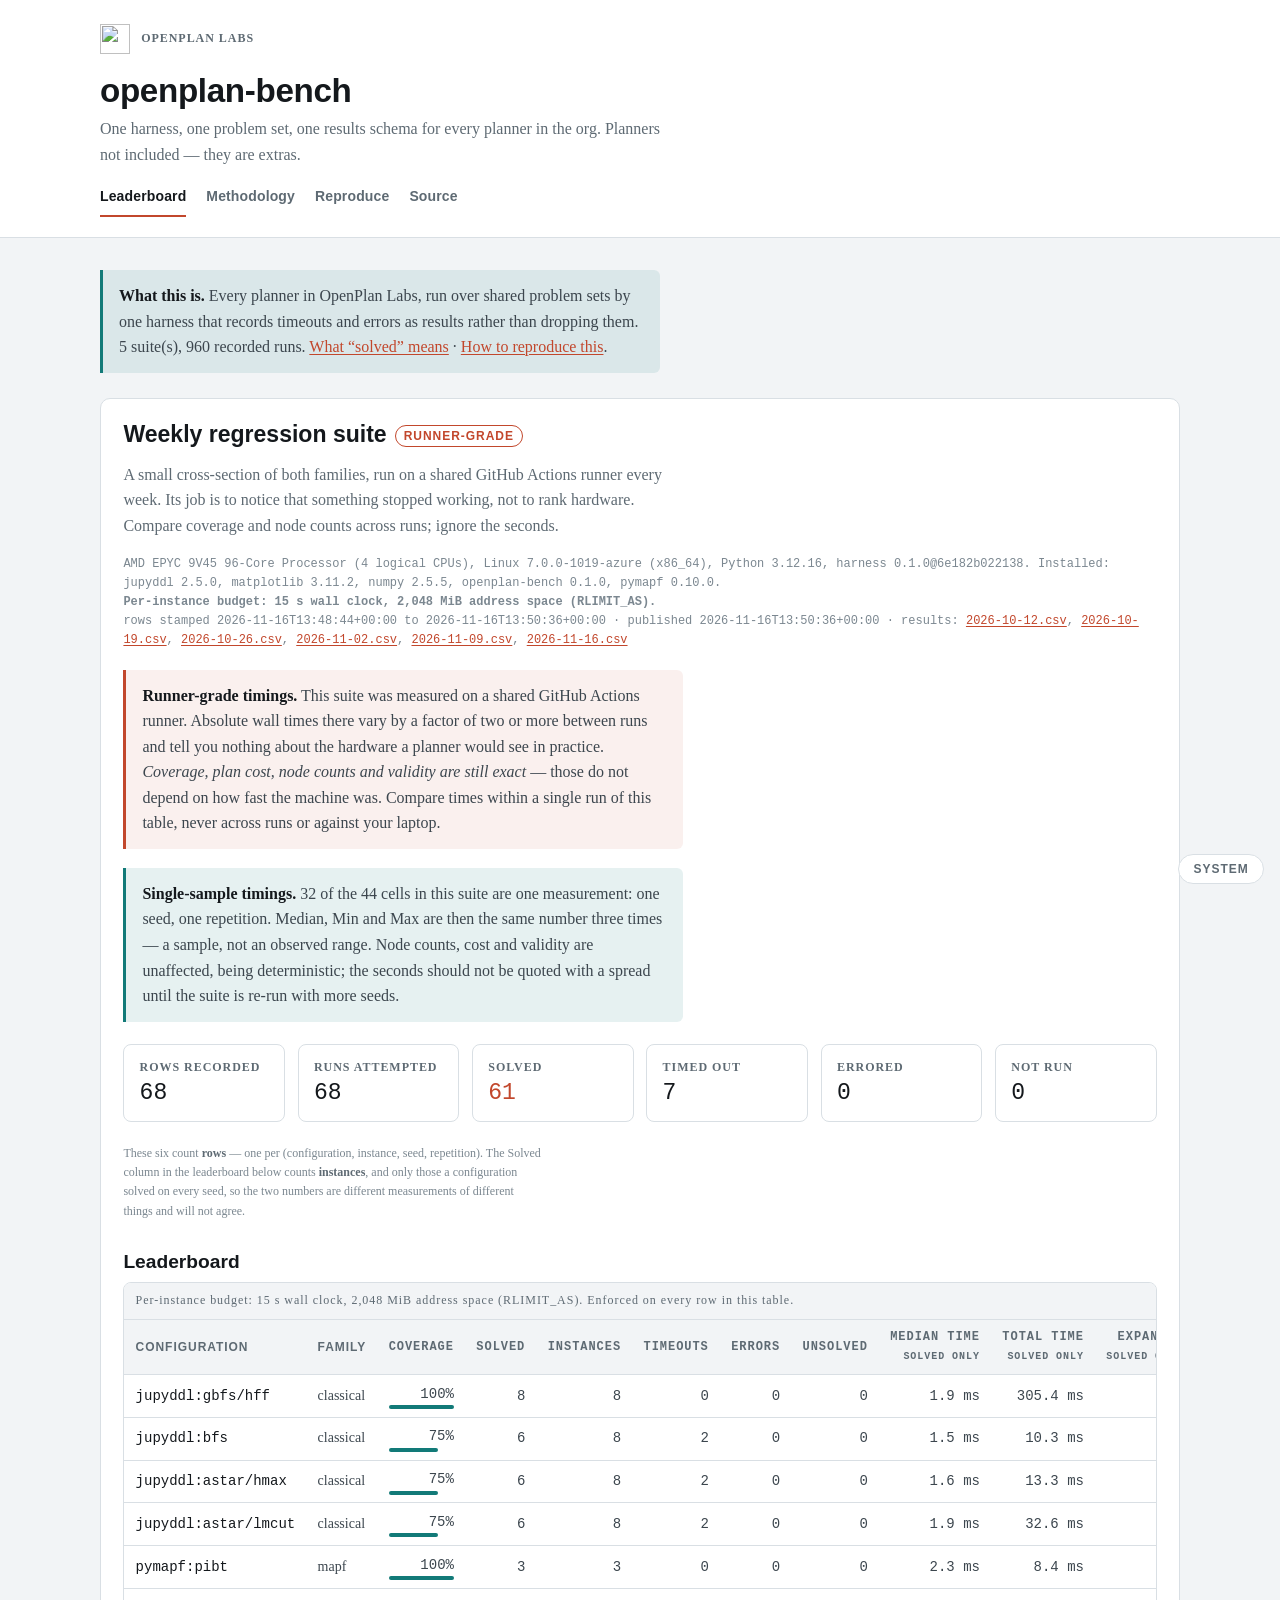
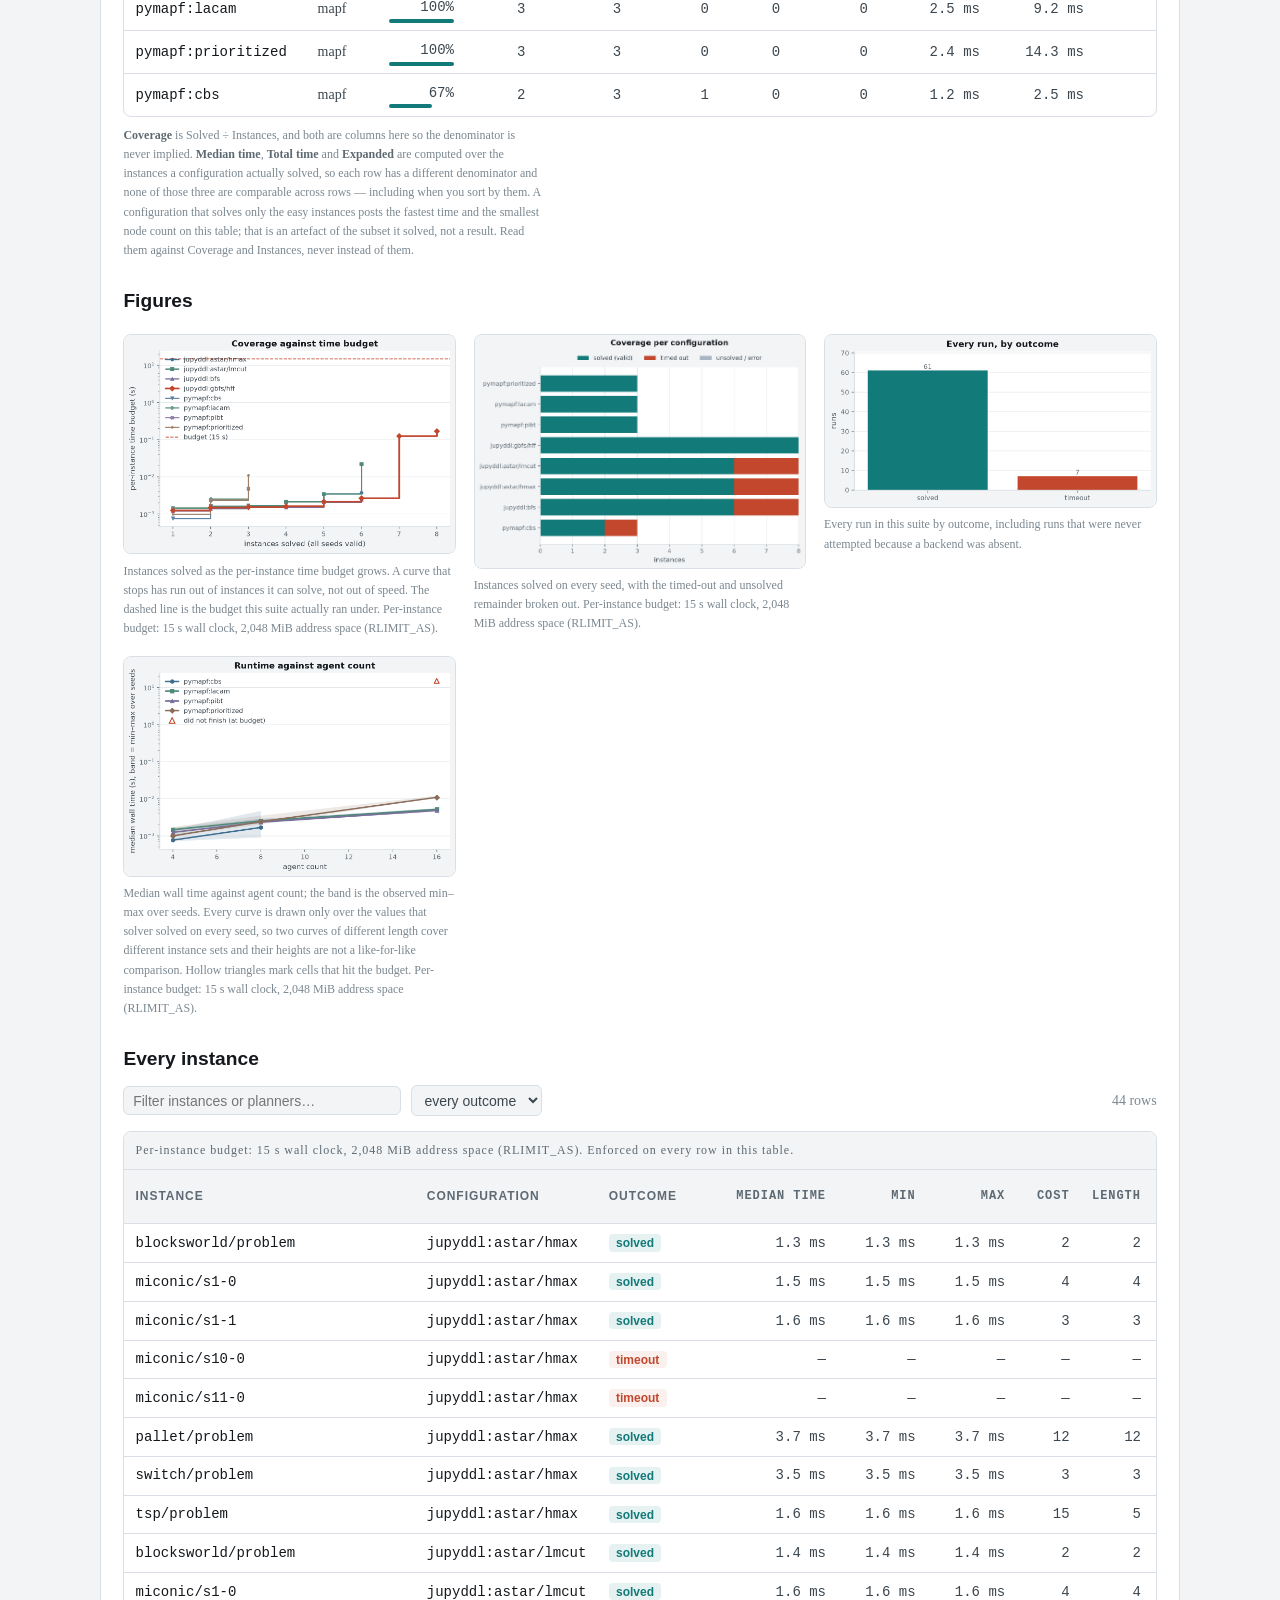
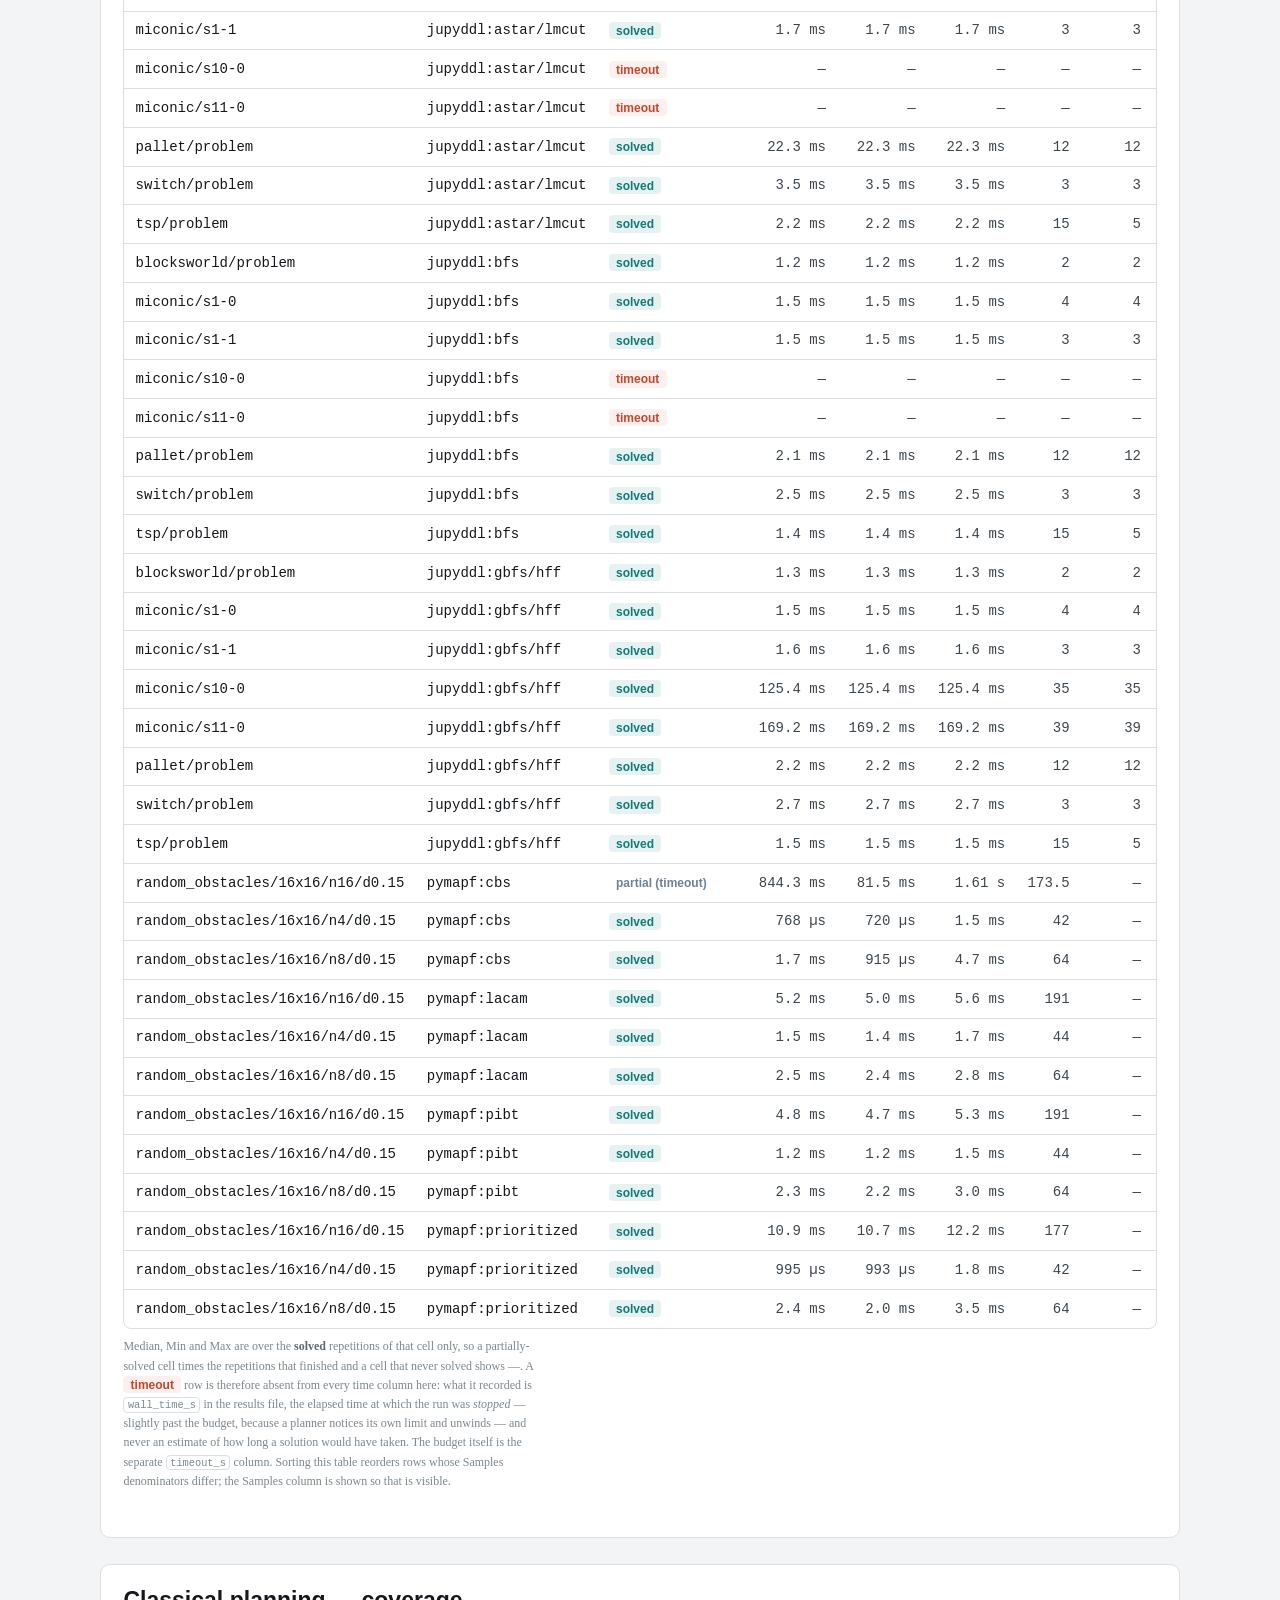
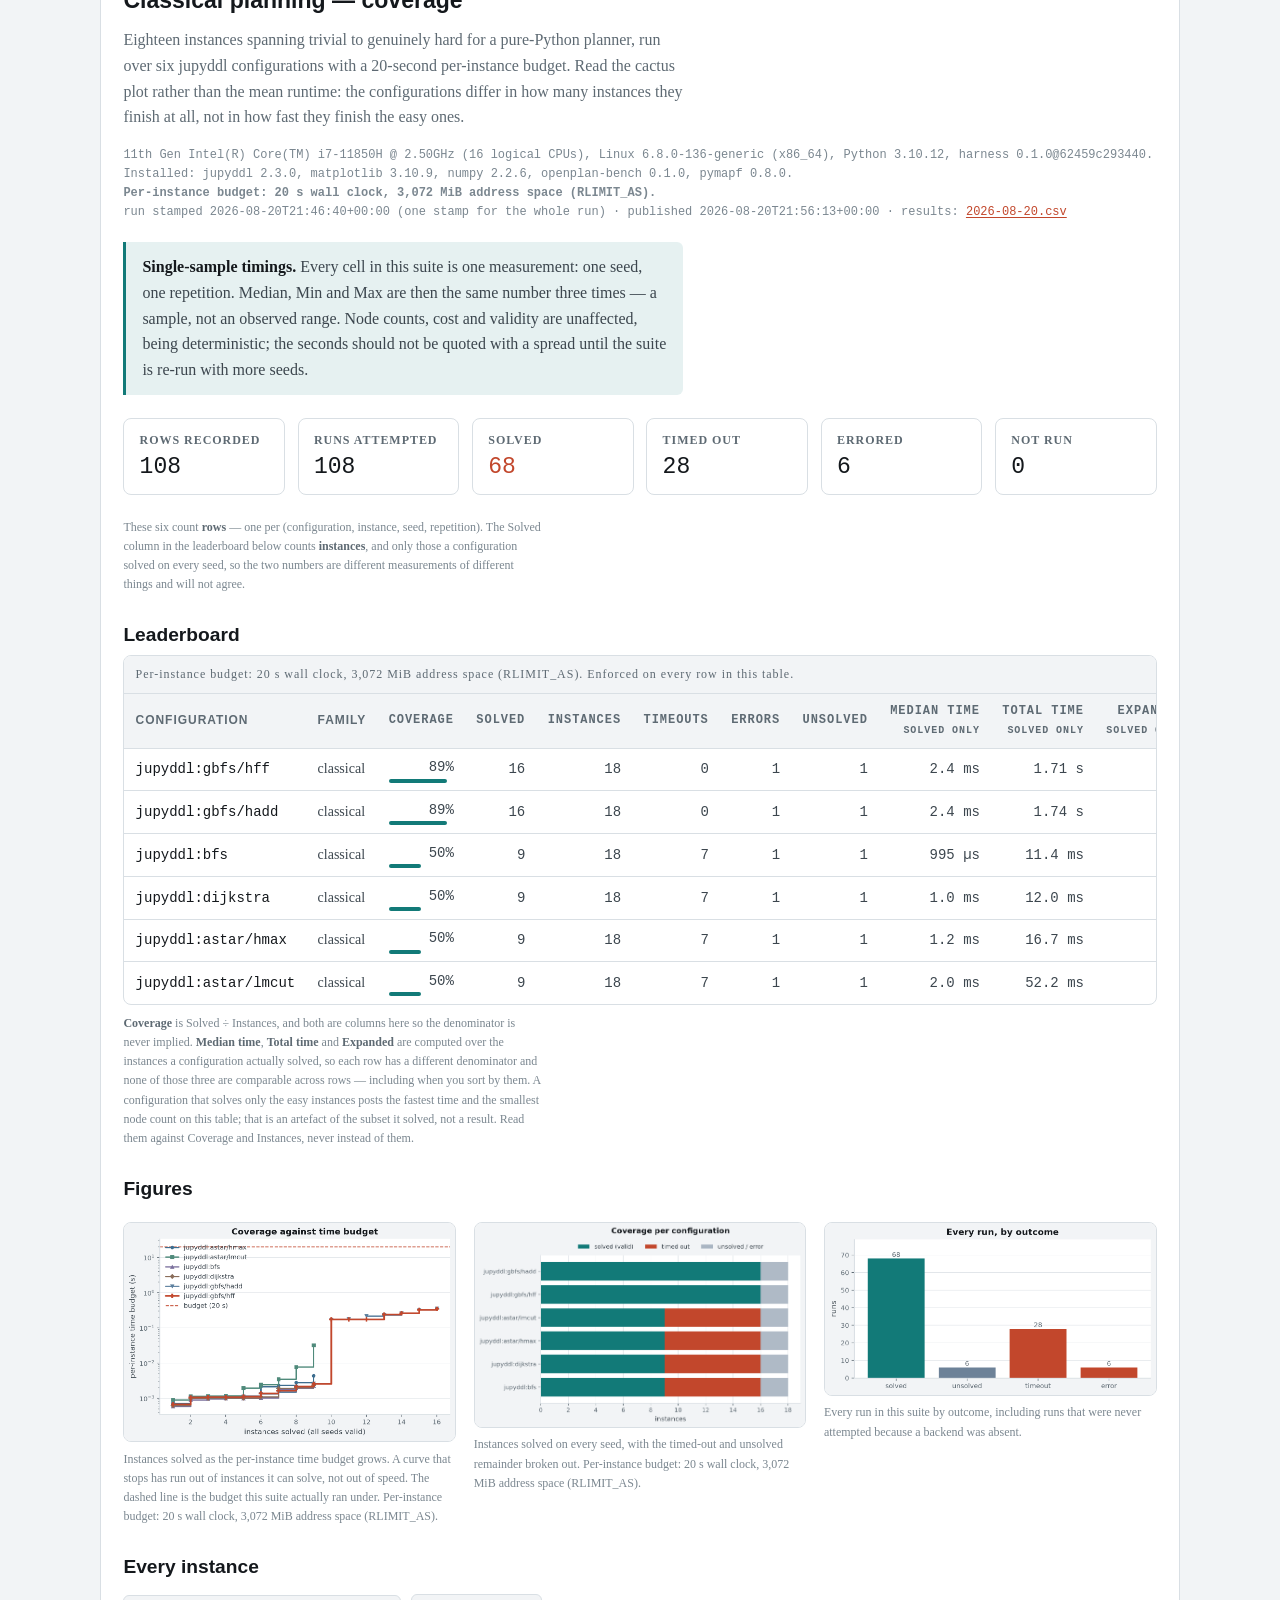
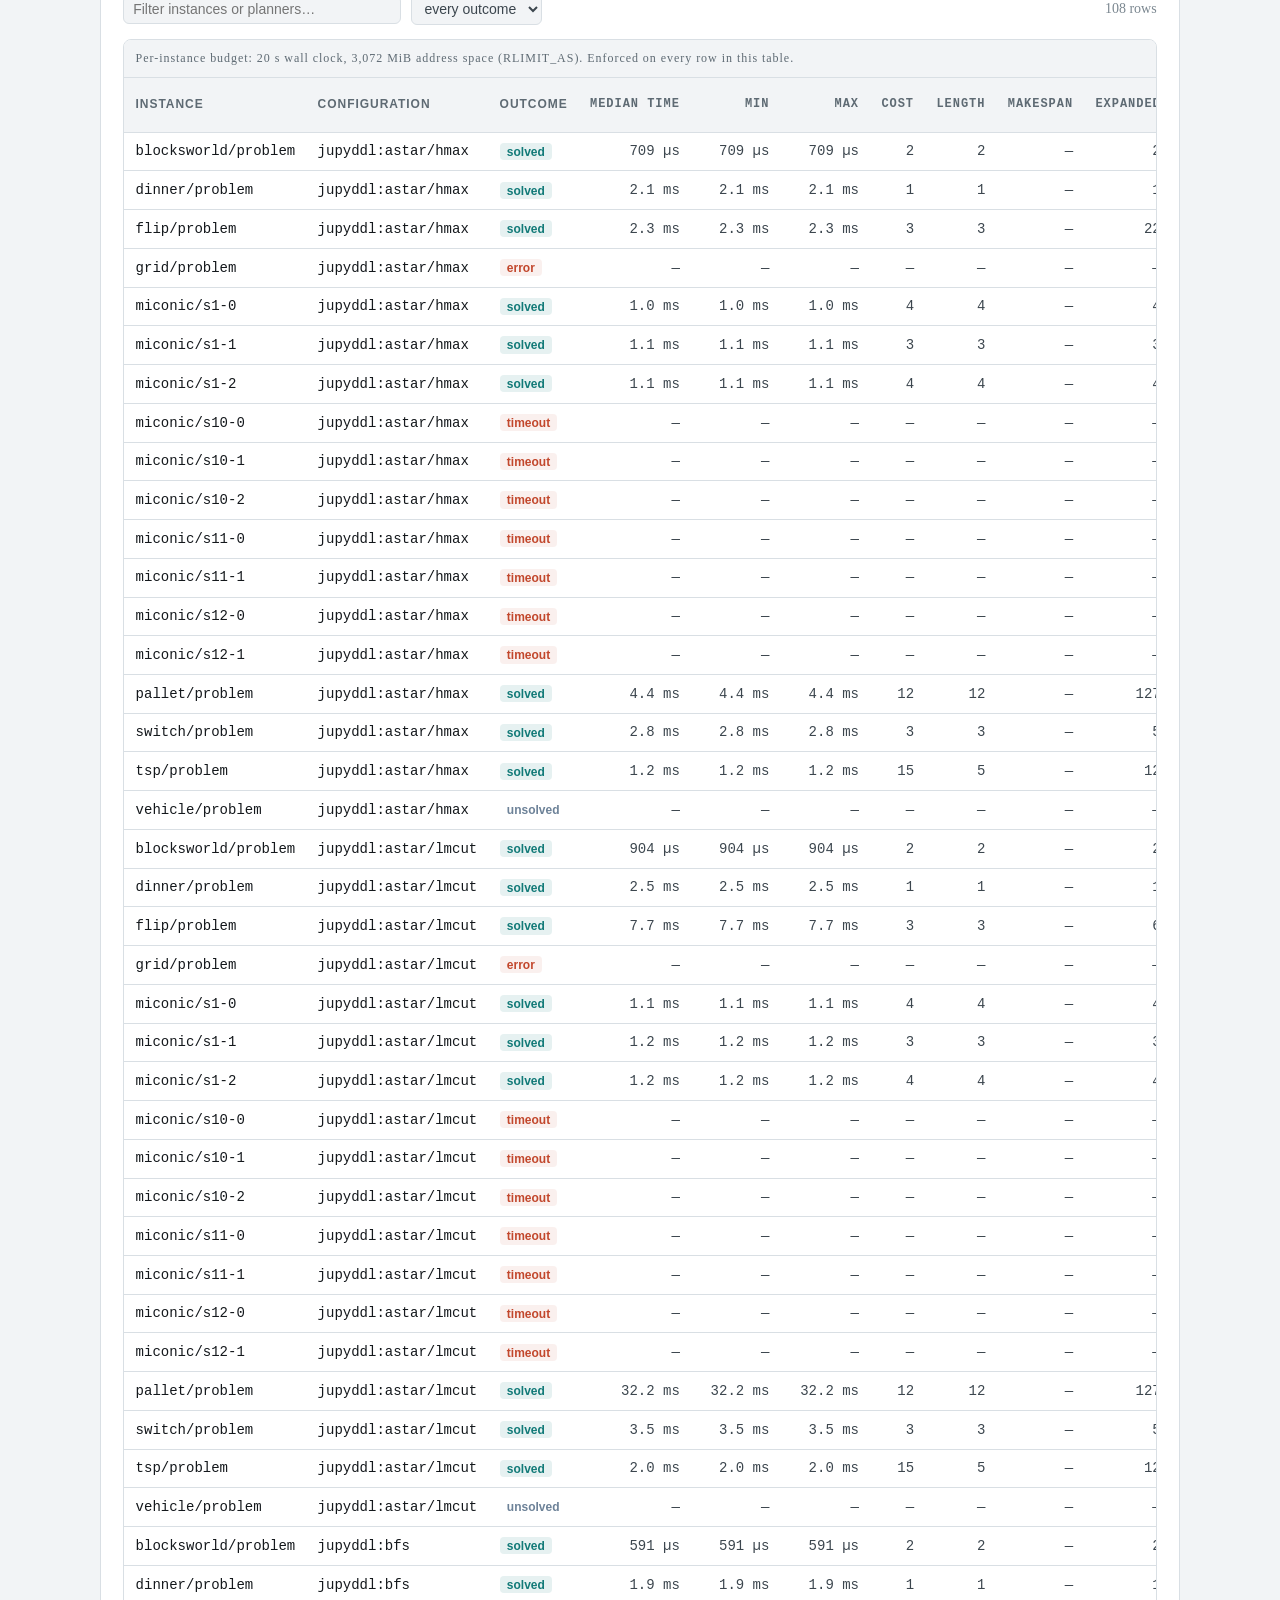
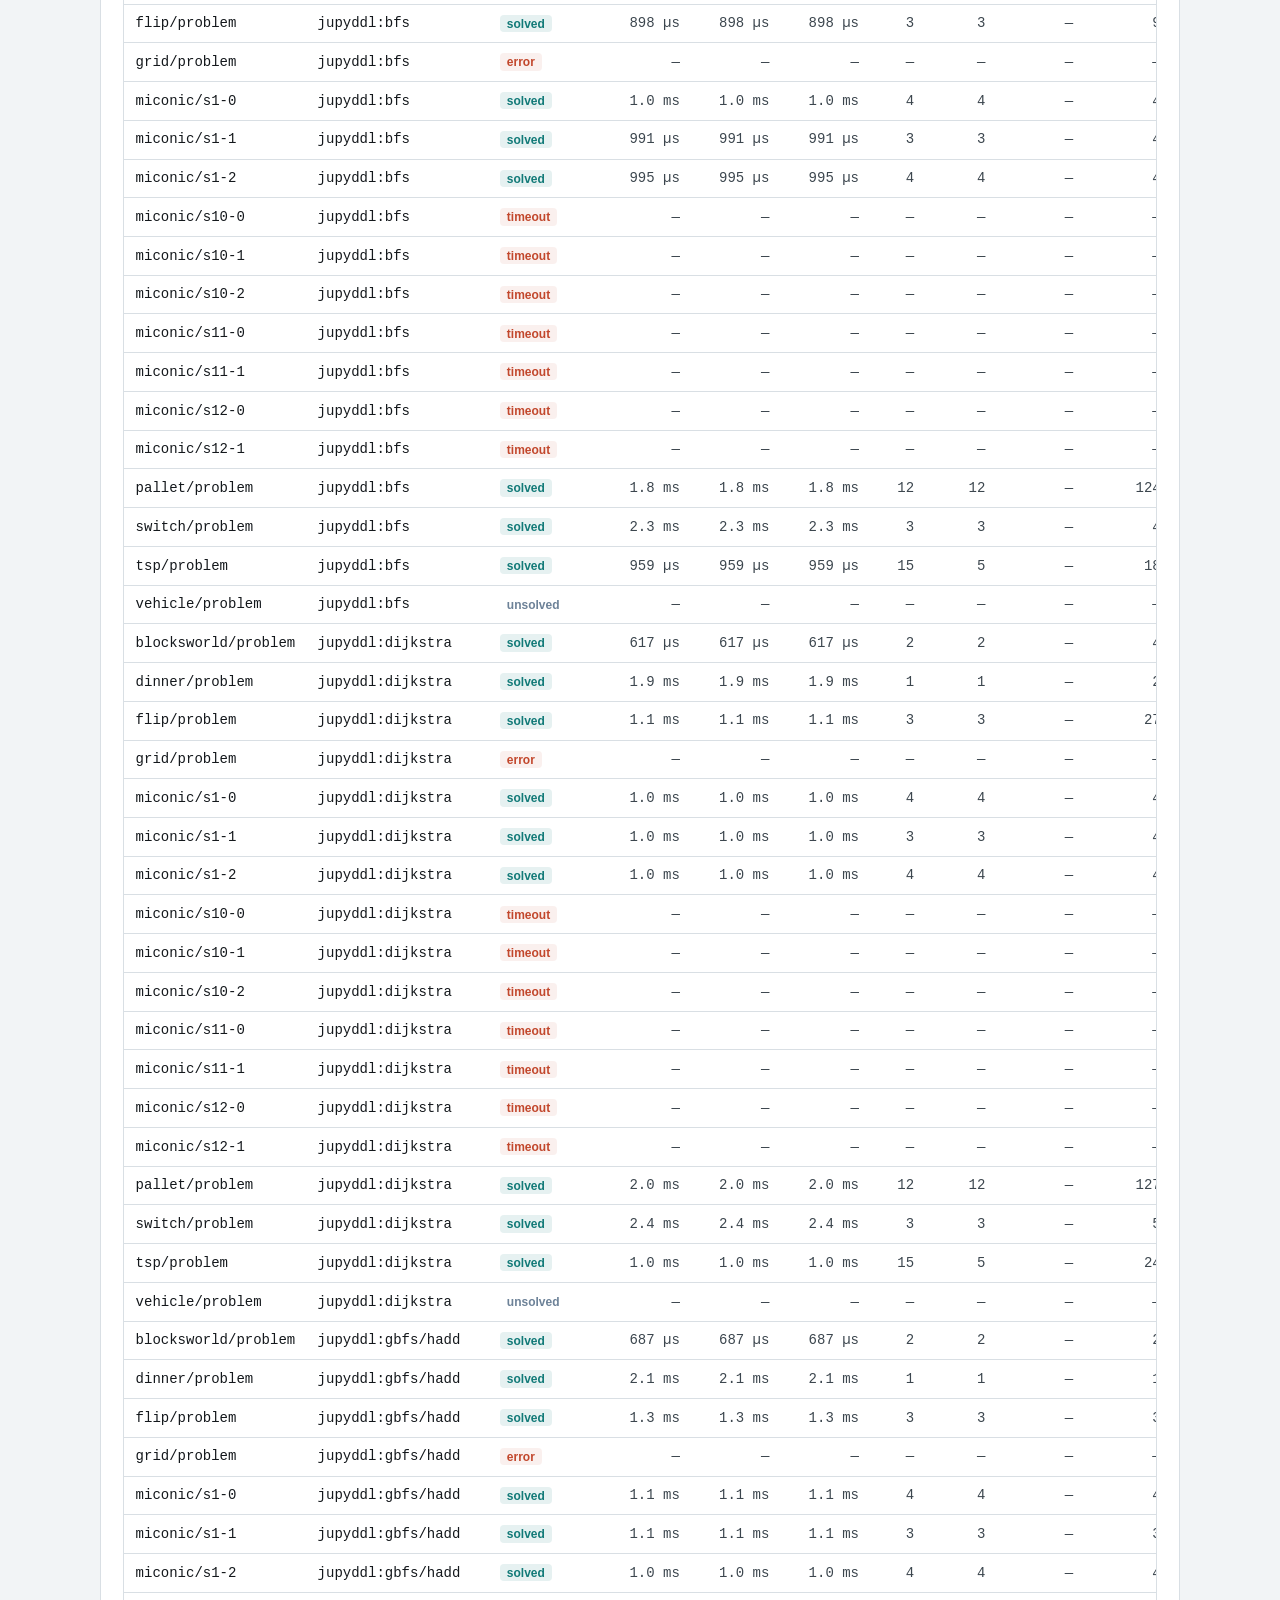
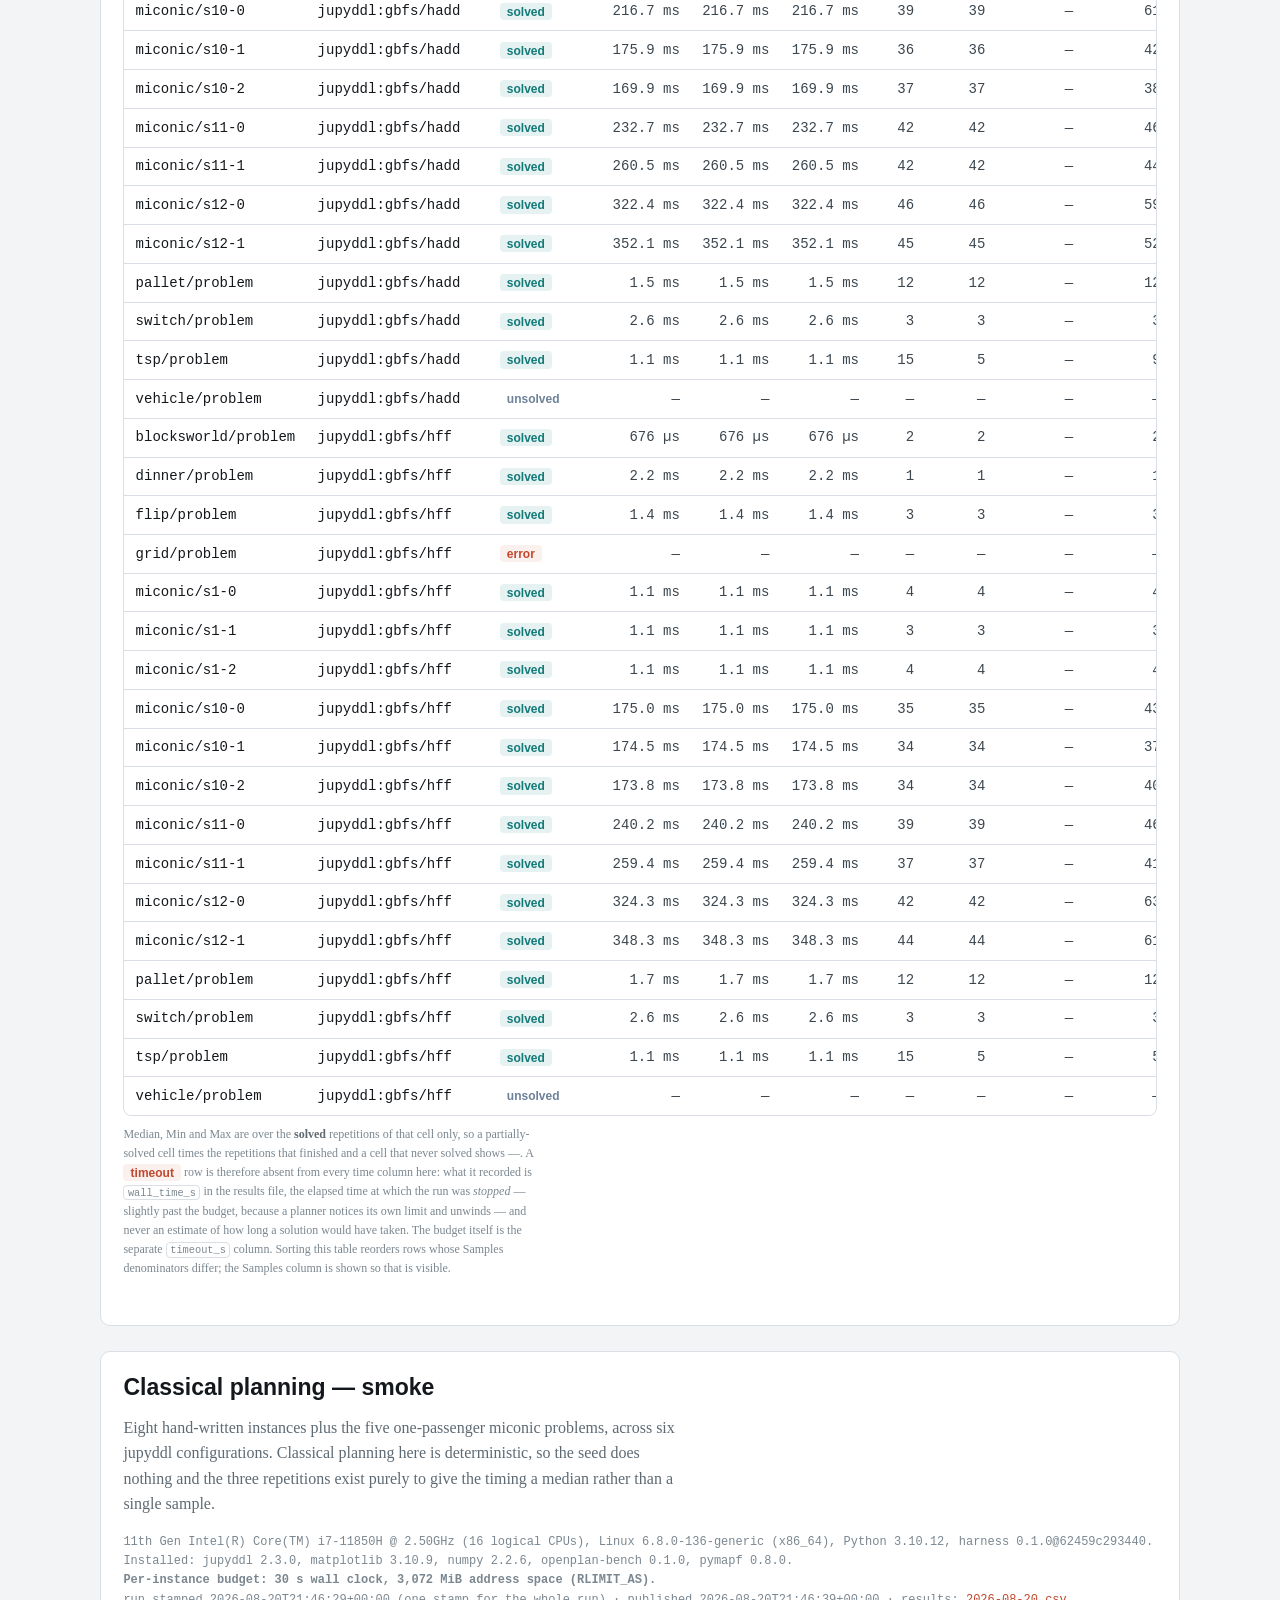
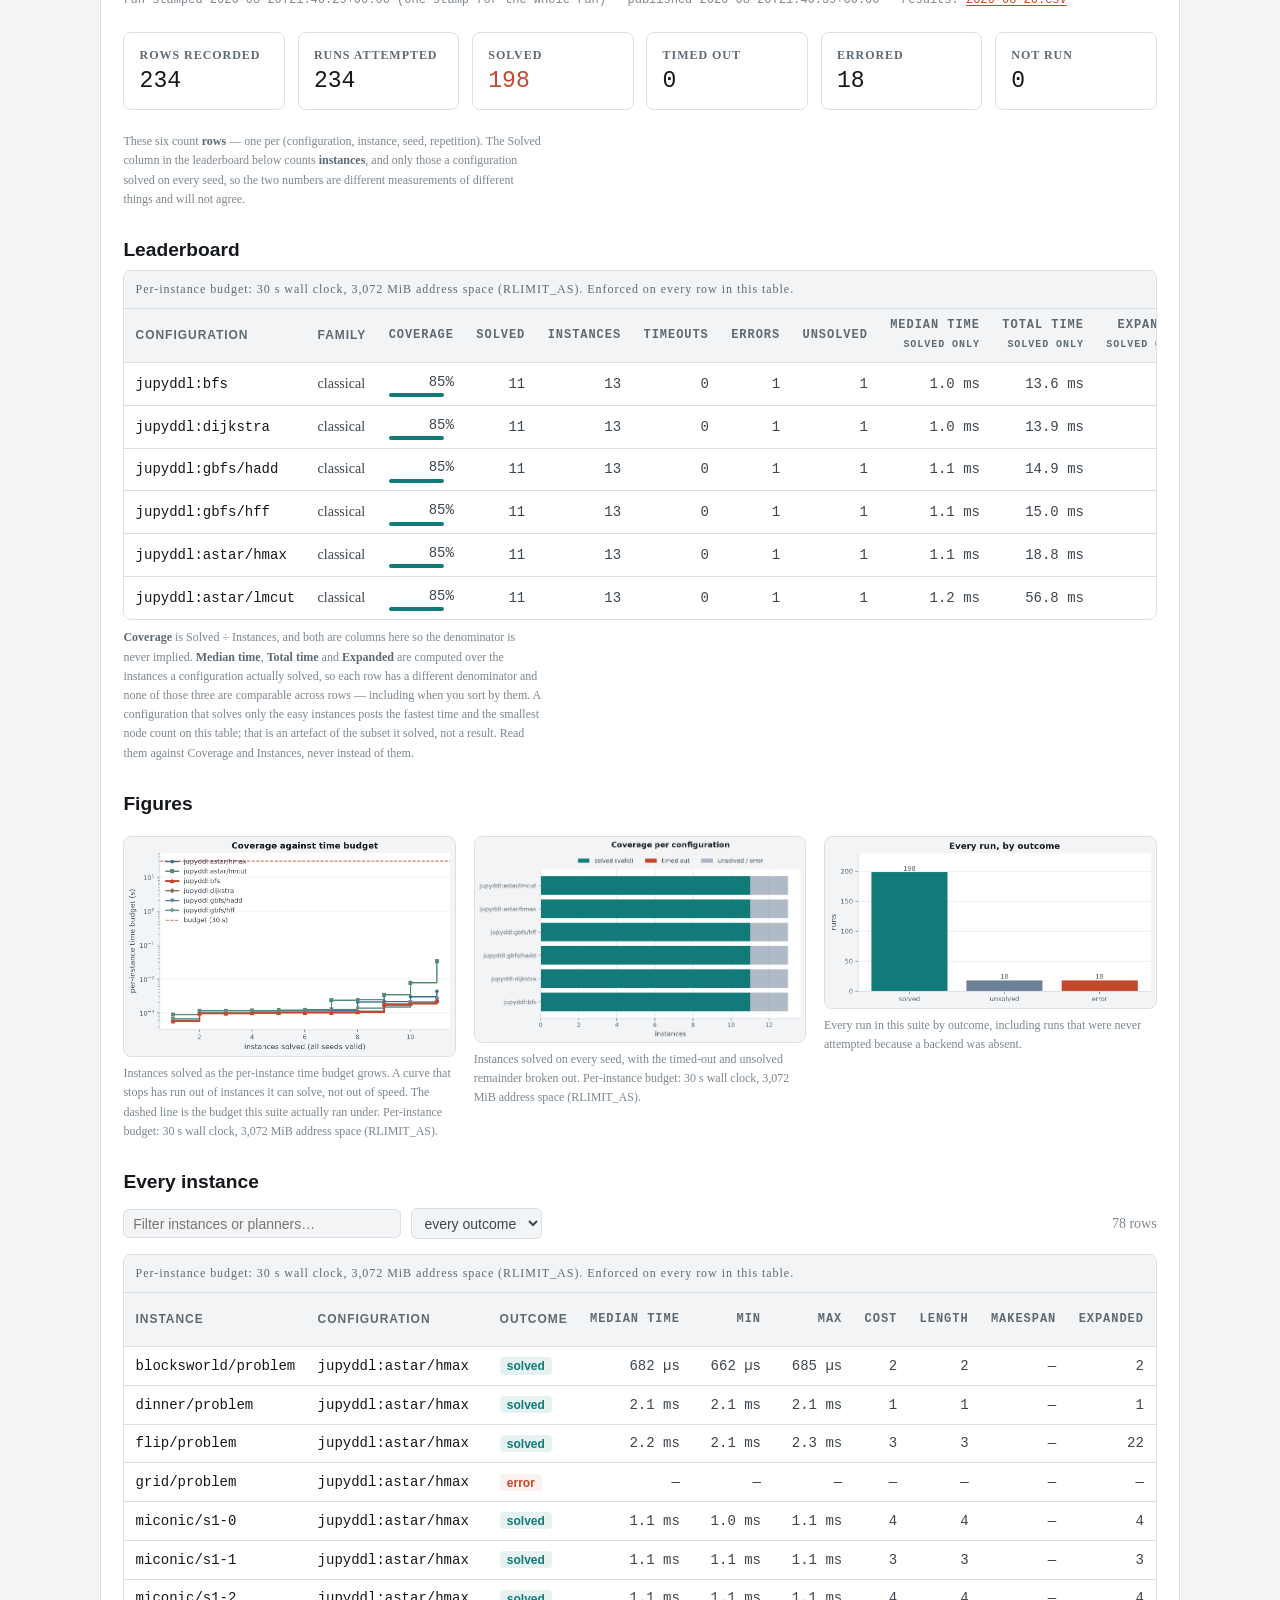
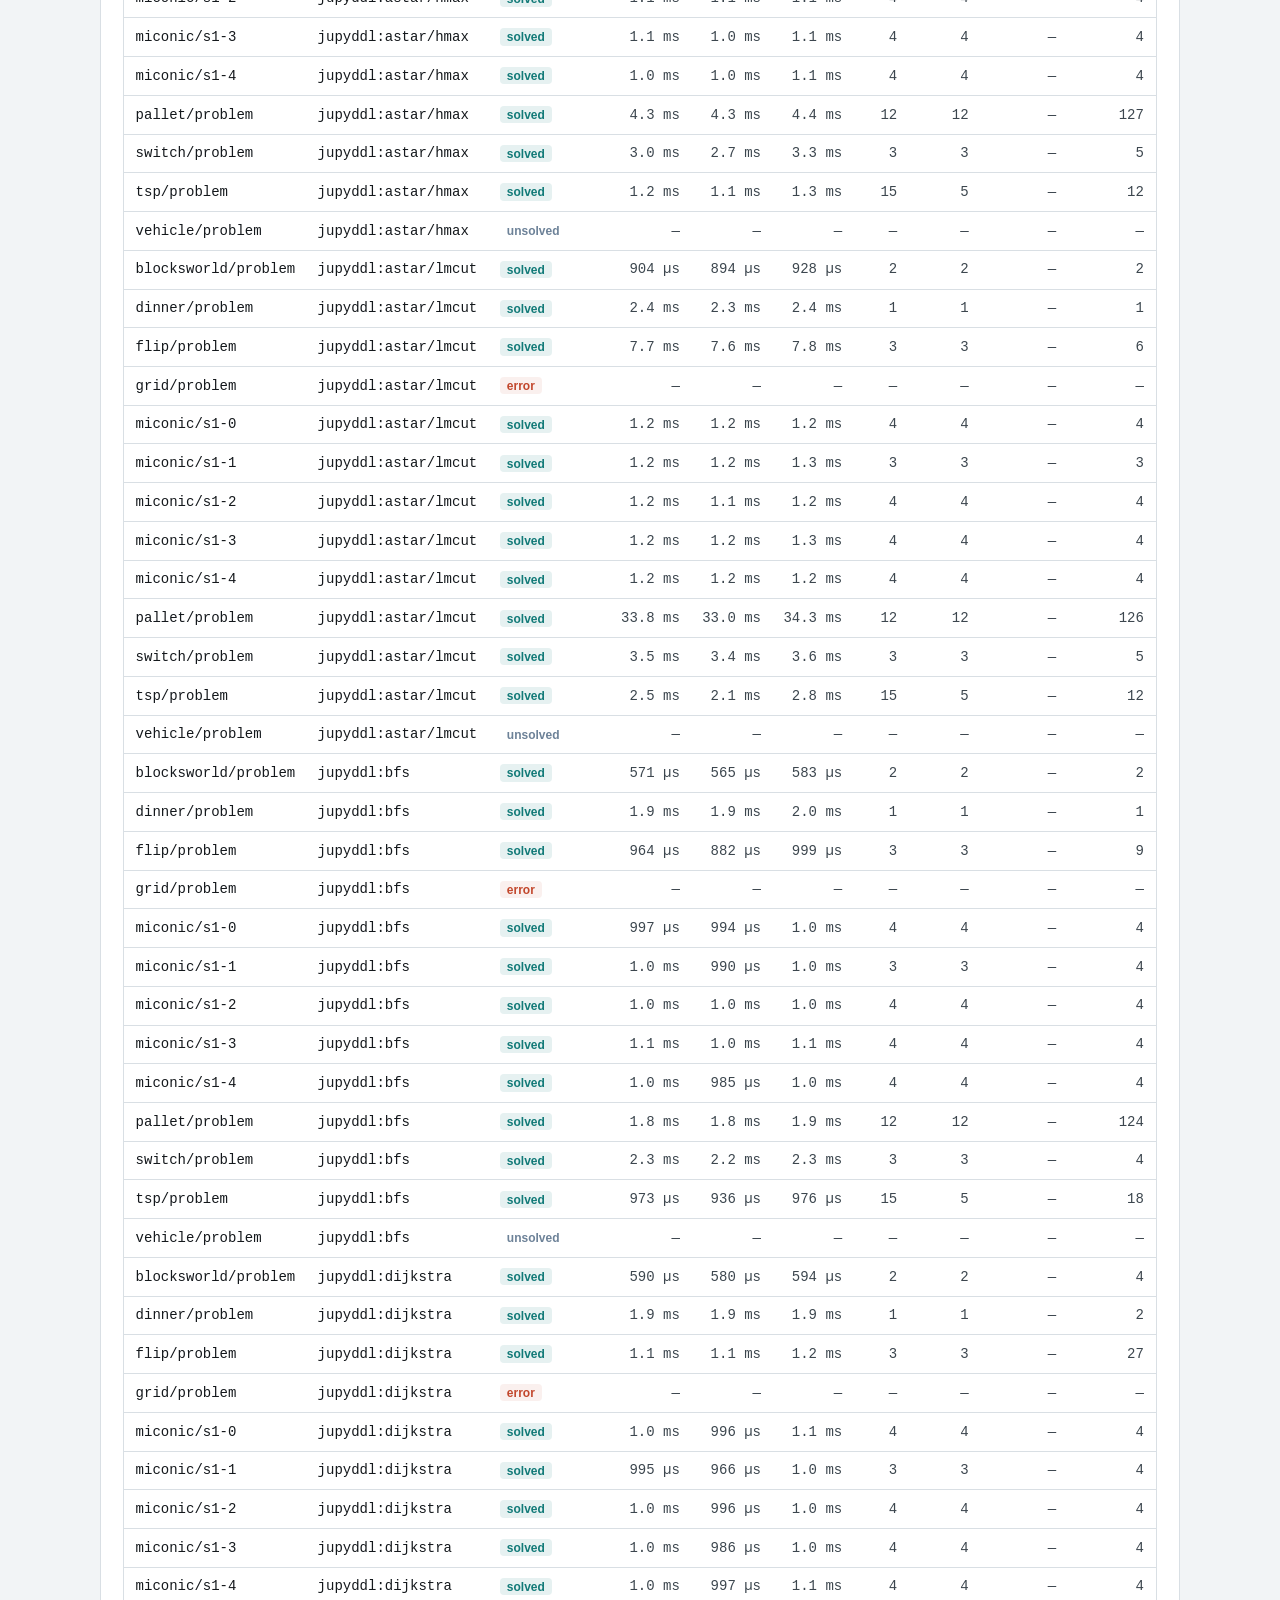
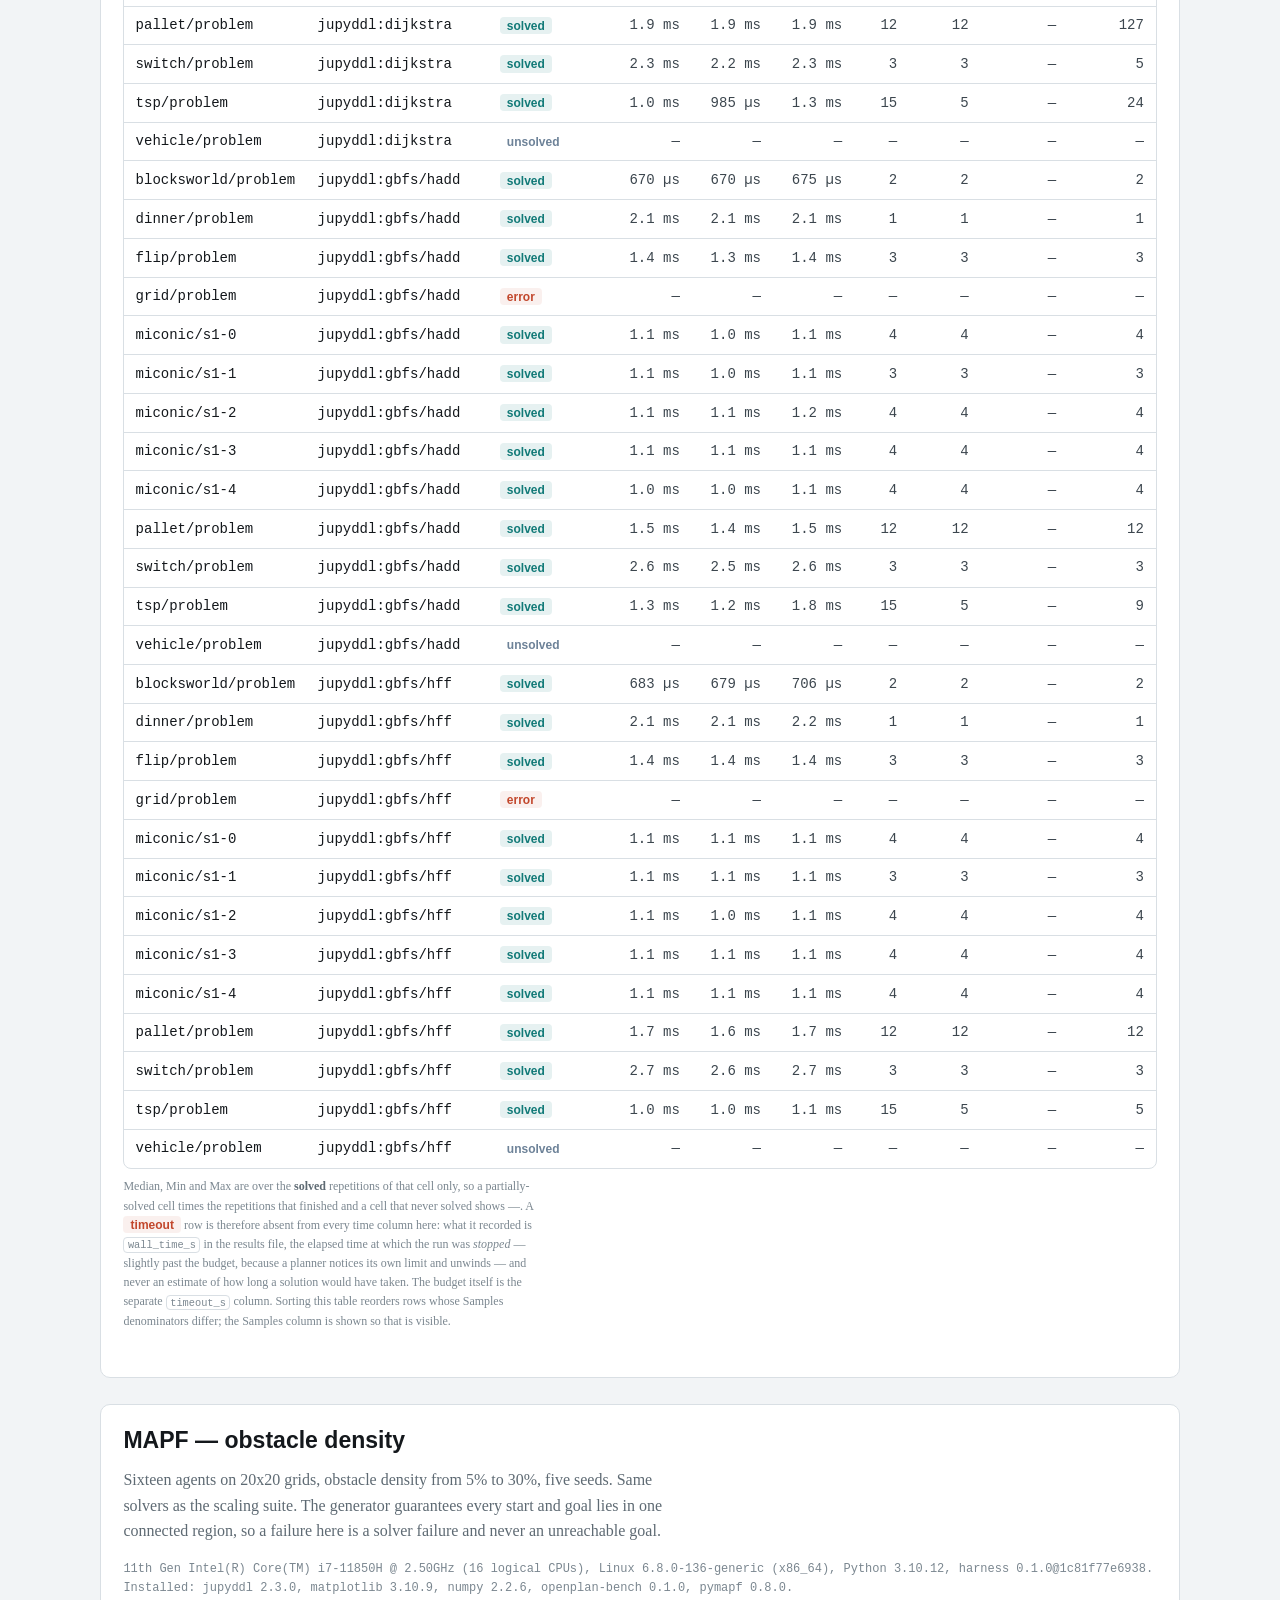
==== commit 293d9613: "bench: weekly runner-grade results Ran on a shared GitHub Actions runner. Coverage, costs and node c" ====
--- a/docs/index.html
+++ b/docs/index.html
@@ -37,10 +37,10 @@
 <section class="suite" id="ci-weekly">
   <h2>Weekly regression suite<span class="badge runner">runner-grade</span></h2>
   <p class="desc">A small cross-section of both families, run on a shared GitHub Actions runner every week. Its job is to notice that something stopped working, not to rank hardware. Compare coverage and node counts across runs; ignore the seconds.</p>
-  <p class="meta">AMD EPYC 7763 64-Core Processor (4 logical CPUs), Linux 7.0.0-1017-azure (x86_64), Python 3.12.16, harness 0.1.0@7c073cca7879. Installed: jupyddl 2.5.0, matplotlib 3.11.2, numpy 2.5.4, openplan-bench 0.1.0, pymapf 0.10.0.<br>
+  <p class="meta">AMD EPYC 9V45 96-Core Processor (4 logical CPUs), Linux 7.0.0-1019-azure (x86_64), Python 3.12.16, harness 0.1.0@6e182b022138. Installed: jupyddl 2.5.0, matplotlib 3.11.2, numpy 2.5.5, openplan-bench 0.1.0, pymapf 0.10.0.<br>
      <strong>Per-instance budget: 15 s wall clock, 2,048 MiB address space (RLIMIT_AS).</strong><br>
-     rows stamped 2026-11-09T14:03:43+00:00 to 2026-11-09T14:05:38+00:00 &middot; published 2026-11-09T14:05:38+00:00 &middot;
-     results: <a href="https://github.com/openplan-labs/openplan-bench/blob/main/results/ci-weekly/2026-10-05.csv">2026-10-05.csv</a>, <a href="https://github.com/openplan-labs/openplan-bench/blob/main/results/ci-weekly/2026-10-12.csv">2026-10-12.csv</a>, <a href="https://github.com/openplan-labs/openplan-bench/blob/main/results/ci-weekly/2026-10-19.csv">2026-10-19.csv</a>, <a href="https://github.com/openplan-labs/openplan-bench/blob/main/results/ci-weekly/2026-10-26.csv">2026-10-26.csv</a>, <a href="https://github.com/openplan-labs/openplan-bench/blob/main/results/ci-weekly/2026-11-02.csv">2026-11-02.csv</a>, <a href="https://github.com/openplan-labs/openplan-bench/blob/main/results/ci-weekly/2026-11-09.csv">2026-11-09.csv</a></p>
+     rows stamped 2026-11-16T13:48:44+00:00 to 2026-11-16T13:50:36+00:00 &middot; published 2026-11-16T13:50:36+00:00 &middot;
+     results: <a href="https://github.com/openplan-labs/openplan-bench/blob/main/results/ci-weekly/2026-10-12.csv">2026-10-12.csv</a>, <a href="https://github.com/openplan-labs/openplan-bench/blob/main/results/ci-weekly/2026-10-19.csv">2026-10-19.csv</a>, <a href="https://github.com/openplan-labs/openplan-bench/blob/main/results/ci-weekly/2026-10-26.csv">2026-10-26.csv</a>, <a href="https://github.com/openplan-labs/openplan-bench/blob/main/results/ci-weekly/2026-11-02.csv">2026-11-02.csv</a>, <a href="https://github.com/openplan-labs/openplan-bench/blob/main/results/ci-weekly/2026-11-09.csv">2026-11-09.csv</a>, <a href="https://github.com/openplan-labs/openplan-bench/blob/main/results/ci-weekly/2026-11-16.csv">2026-11-16.csv</a></p>
   <div class="note warn"><p><strong>Runner-grade timings.</strong>
     This suite was measured on a shared GitHub Actions runner. Absolute wall
     times there vary by a factor of two or more between runs and tell you
@@ -70,7 +70,7 @@
     measurements of different things and will not agree.</p>
 
   <h3>Leaderboard</h3>
-<div class="tablewrap"><table data-sortable><caption>Per-instance budget: 15 s wall clock, 2,048 MiB address space (RLIMIT_AS). Enforced on every row in this table.</caption><thead><tr><th>Configuration</th><th>Family</th><th class="num">Coverage</th><th class="num">Solved</th><th class="num">Instances</th><th class="num">Timeouts</th><th class="num">Errors</th><th class="num">Unsolved</th><th class="num">Median time<br><small>solved only</small></th><th class="num">Total time<br><small>solved only</small></th><th class="num">Expanded<br><small>solved only</small></th></tr></thead><tbody><tr><td class="name">jupyddl:gbfs/hff</td><td>classical</td><td class="num barcell" data-sort="1.000000">100%<span class="bar" style="width:100%"></span></td><td class="num">8</td><td class="num">8</td><td class="num">0</td><td class="num">0</td><td class="num">0</td><td class="num" data-sort="0.003184">3.2 ms</td><td class="num" data-sort="0.556251">556.3 ms</td><td class="num">118</td></tr><tr><td class="name">jupyddl:bfs</td><td>classical</td><td class="num barcell" data-sort="0.750000">75%<span class="bar" style="width:75%"></span></td><td class="num">6</td><td class="num">8</td><td class="num">2</td><td class="num">0</td><td class="num">0</td><td class="num" data-sort="0.002648">2.6 ms</td><td class="num" data-sort="0.017851">17.9 ms</td><td class="num">156</td></tr><tr><td class="name">jupyddl:astar/hmax</td><td>classical</td><td class="num barcell" data-sort="0.750000">75%<span class="bar" style="width:75%"></span></td><td class="num">6</td><td class="num">8</td><td class="num">2</td><td class="num">0</td><td class="num">0</td><td class="num" data-sort="0.002790">2.8 ms</td><td class="num" data-sort="0.022440">22.4 ms</td><td class="num">153</td></tr><tr><td class="name">jupyddl:astar/lmcut</td><td>classical</td><td class="num barcell" data-sort="0.750000">75%<span class="bar" style="width:75%"></span></td><td class="num">6</td><td class="num">8</td><td class="num">2</td><td class="num">0</td><td class="num">0</td><td class="num" data-sort="0.003422">3.4 ms</td><td class="num" data-sort="0.060280">60.3 ms</td><td class="num">153</td></tr><tr><td class="name">pymapf:pibt</td><td>mapf</td><td class="num barcell" data-sort="1.000000">100%<span class="bar" style="width:100%"></span></td><td class="num">3</td><td class="num">3</td><td class="num">0</td><td class="num">0</td><td class="num">0</td><td class="num" data-sort="0.004370">4.4 ms</td><td class="num" data-sort="0.015775">15.8 ms</td><td class="num">155</td></tr><tr><td class="name">pymapf:lacam</td><td>mapf</td><td class="num barcell" data-sort="1.000000">100%<span class="bar" style="width:100%"></span></td><td class="num">3</td><td class="num">3</td><td class="num">0</td><td class="num">0</td><td class="num">0</td><td class="num" data-sort="0.004768">4.8 ms</td><td class="num" data-sort="0.017217">17.2 ms</td><td class="num">155</td></tr><tr><td class="name">pymapf:prioritized</td><td>mapf</td><td class="num barcell" data-sort="1.000000">100%<span class="bar" style="width:100%"></span></td><td class="num">3</td><td class="num">3</td><td class="num">0</td><td class="num">0</td><td class="num">0</td><td class="num" data-sort="0.004076">4.1 ms</td><td class="num" data-sort="0.024842">24.8 ms</td><td class="num">84</td></tr><tr><td class="name">pymapf:cbs</td><td>mapf</td><td class="num barcell" data-sort="0.666667">67%<span class="bar" style="width:67%"></span></td><td class="num">2</td><td class="num">3</td><td class="num">1</td><td class="num">0</td><td class="num">0</td><td class="num" data-sort="0.002258">2.3 ms</td><td class="num" data-sort="0.004516">4.5 ms</td><td class="num">987</td></tr></tbody></table></div><p class="caption"><strong>Coverage</strong> is Solved &divide; Instances, and both are columns here so the denominator is never implied. <strong>Median time</strong>, <strong>Total time</strong> and <strong>Expanded</strong> are computed over the instances a configuration actually solved, so each row has a different denominator and none of those three are comparable across rows — including when you sort by them. A configuration that solves only the easy instances posts the fastest time and the smallest node count on this table; that is an artefact of the subset it solved, not a result. Read them against Coverage and Instances, never instead of them.</p>
+<div class="tablewrap"><table data-sortable><caption>Per-instance budget: 15 s wall clock, 2,048 MiB address space (RLIMIT_AS). Enforced on every row in this table.</caption><thead><tr><th>Configuration</th><th>Family</th><th class="num">Coverage</th><th class="num">Solved</th><th class="num">Instances</th><th class="num">Timeouts</th><th class="num">Errors</th><th class="num">Unsolved</th><th class="num">Median time<br><small>solved only</small></th><th class="num">Total time<br><small>solved only</small></th><th class="num">Expanded<br><small>solved only</small></th></tr></thead><tbody><tr><td class="name">jupyddl:gbfs/hff</td><td>classical</td><td class="num barcell" data-sort="1.000000">100%<span class="bar" style="width:100%"></span></td><td class="num">8</td><td class="num">8</td><td class="num">0</td><td class="num">0</td><td class="num">0</td><td class="num" data-sort="0.001896">1.9 ms</td><td class="num" data-sort="0.305418">305.4 ms</td><td class="num">118</td></tr><tr><td class="name">jupyddl:bfs</td><td>classical</td><td class="num barcell" data-sort="0.750000">75%<span class="bar" style="width:75%"></span></td><td class="num">6</td><td class="num">8</td><td class="num">2</td><td class="num">0</td><td class="num">0</td><td class="num" data-sort="0.001534">1.5 ms</td><td class="num" data-sort="0.010271">10.3 ms</td><td class="num">156</td></tr><tr><td class="name">jupyddl:astar/hmax</td><td>classical</td><td class="num barcell" data-sort="0.750000">75%<span class="bar" style="width:75%"></span></td><td class="num">6</td><td class="num">8</td><td class="num">2</td><td class="num">0</td><td class="num">0</td><td class="num" data-sort="0.001603">1.6 ms</td><td class="num" data-sort="0.013267">13.3 ms</td><td class="num">153</td></tr><tr><td class="name">jupyddl:astar/lmcut</td><td>classical</td><td class="num barcell" data-sort="0.750000">75%<span class="bar" style="width:75%"></span></td><td class="num">6</td><td class="num">8</td><td class="num">2</td><td class="num">0</td><td class="num">0</td><td class="num" data-sort="0.001926">1.9 ms</td><td class="num" data-sort="0.032645">32.6 ms</td><td class="num">153</td></tr><tr><td class="name">pymapf:pibt</td><td>mapf</td><td class="num barcell" data-sort="1.000000">100%<span class="bar" style="width:100%"></span></td><td class="num">3</td><td class="num">3</td><td class="num">0</td><td class="num">0</td><td class="num">0</td><td class="num" data-sort="0.002333">2.3 ms</td><td class="num" data-sort="0.008366">8.4 ms</td><td class="num">155</td></tr><tr><td class="name">pymapf:lacam</td><td>mapf</td><td class="num barcell" data-sort="1.000000">100%<span class="bar" style="width:100%"></span></td><td class="num">3</td><td class="num">3</td><td class="num">0</td><td class="num">0</td><td class="num">0</td><td class="num" data-sort="0.002538">2.5 ms</td><td class="num" data-sort="0.009207">9.2 ms</td><td class="num">155</td></tr><tr><td class="name">pymapf:prioritized</td><td>mapf</td><td class="num barcell" data-sort="1.000000">100%<span class="bar" style="width:100%"></span></td><td class="num">3</td><td class="num">3</td><td class="num">0</td><td class="num">0</td><td class="num">0</td><td class="num" data-sort="0.002412">2.4 ms</td><td class="num" data-sort="0.014309">14.3 ms</td><td class="num">84</td></tr><tr><td class="name">pymapf:cbs</td><td>mapf</td><td class="num barcell" data-sort="0.666667">67%<span class="bar" style="width:67%"></span></td><td class="num">2</td><td class="num">3</td><td class="num">1</td><td class="num">0</td><td class="num">0</td><td class="num" data-sort="0.001226">1.2 ms</td><td class="num" data-sort="0.002451">2.5 ms</td><td class="num">987</td></tr></tbody></table></div><p class="caption"><strong>Coverage</strong> is Solved &divide; Instances, and both are columns here so the denominator is never implied. <strong>Median time</strong>, <strong>Total time</strong> and <strong>Expanded</strong> are computed over the instances a configuration actually solved, so each row has a different denominator and none of those three are comparable across rows — including when you sort by them. A configuration that solves only the easy instances posts the fastest time and the smallest node count on this table; that is an artefact of the subset it solved, not a result. Read them against Coverage and Instances, never instead of them.</p>
 
   <h3>Figures</h3>
   <div class="figs">
@@ -107,7 +107,7 @@
     <span class="count"></span>
   </div>
 
-<div class="tablewrap"><table data-sortable><caption>Per-instance budget: 15 s wall clock, 2,048 MiB address space (RLIMIT_AS). Enforced on every row in this table.</caption><thead><tr><th>Instance</th><th>Configuration</th><th>Outcome</th><th class="num">Median time</th><th class="num">Min</th><th class="num">Max</th><th class="num">Cost</th><th class="num">Length</th><th class="num">Makespan</th><th class="num">Expanded</th><th class="num">Samples<br><small>seeds x reps</small></th><th>Note</th></tr></thead><tbody><tr data-outcome="solved"><td class="name">blocksworld/problem</td><td class="name">jupyddl:astar/hmax</td><td><span class="pill solved">solved</span></td><td class="num" data-sort="0.002143">2.1 ms</td><td class="num" data-sort="0.002143">2.1 ms</td><td class="num" data-sort="0.002143">2.1 ms</td><td class="num">2</td><td class="num">2</td><td class="num">—</td><td class="num">2</td><td class="num">1/1</td><td></td></tr><tr data-outcome="solved"><td class="name">miconic/s1-0</td><td class="name">jupyddl:astar/hmax</td><td><span class="pill solved">solved</span></td><td class="num" data-sort="0.002766">2.8 ms</td><td class="num" data-sort="0.002766">2.8 ms</td><td class="num" data-sort="0.002766">2.8 ms</td><td class="num">4</td><td class="num">4</td><td class="num">—</td><td class="num">4</td><td class="num">1/1</td><td></td></tr><tr data-outcome="solved"><td class="name">miconic/s1-1</td><td class="name">jupyddl:astar/hmax</td><td><span class="pill solved">solved</span></td><td class="num" data-sort="0.002815">2.8 ms</td><td class="num" data-sort="0.002815">2.8 ms</td><td class="num" data-sort="0.002815">2.8 ms</td><td class="num">3</td><td class="num">3</td><td class="num">—</td><td class="num">3</td><td class="num">1/1</td><td></td></tr><tr data-outcome="timeout"><td class="name">miconic/s10-0</td><td class="name">jupyddl:astar/hmax</td><td><span class="pill timeout">timeout</span></td><td class="num" data-sort="0.000000">—</td><td class="num" data-sort="0.000000">—</td><td class="num" data-sort="0.000000">—</td><td class="num">—</td><td class="num">—</td><td class="num">—</td><td class="num">—</td><td class="num">0/1</td><td>planner stopped on its internal time limit</td></tr><tr data-outcome="timeout"><td class="name">miconic/s11-0</td><td class="name">jupyddl:astar/hmax</td><td><span class="pill timeout">timeout</span></td><td class="num" data-sort="0.000000">—</td><td class="num" data-sort="0.000000">—</td><td class="num" data-sort="0.000000">—</td><td class="num">—</td><td class="num">—</td><td class="num">—</td><td class="num">—</td><td class="num">0/1</td><td>planner stopped on its internal time limit</td></tr><tr data-outcome="solved"><td class="name">pallet/problem</td><td class="name">jupyddl:astar/hmax</td><td><span class="pill solved">solved</span></td><td class="num" data-sort="0.007056">7.1 ms</td><td class="num" data-sort="0.007056">7.1 ms</td><td class="num" data-sort="0.007056">7.1 ms</td><td class="num">12</td><td class="num">12</td><td class="num">—</td><td class="num">127</td><td class="num">1/1</td><td></td></tr><tr data-outcome="solved"><td class="name">switch/problem</td><td class="name">jupyddl:astar/hmax</td><td><span class="pill solved">solved</span></td><td class="num" data-sort="0.004969">5.0 ms</td><td class="num" data-sort="0.004969">5.0 ms</td><td class="num" data-sort="0.004969">5.0 ms</td><td class="num">3</td><td class="num">3</td><td class="num">—</td><td class="num">5</td><td class="num">1/1</td><td></td></tr><tr data-outcome="solved"><td class="name">tsp/problem</td><td class="name">jupyddl:astar/hmax</td><td><span class="pill solved">solved</span></td><td class="num" data-sort="0.002692">2.7 ms</td><td class="num" data-sort="0.002692">2.7 ms</td><td class="num" data-sort="0.002692">2.7 ms</td><td class="num">15</td><td class="num">5</td><td class="num">—</td><td class="num">12</td><td class="num">1/1</td><td></td></tr><tr data-outcome="solved"><td class="name">blocksworld/problem</td><td class="name">jupyddl:astar/lmcut</td><td><span class="pill solved">solved</span></td><td class="num" data-sort="0.002398">2.4 ms</td><td class="num" data-sort="0.002398">2.4 ms</td><td class="num" data-sort="0.002398">2.4 ms</td><td class="num">2</td><td class="num">2</td><td class="num">—</td><td class="num">2</td><td class="num">1/1</td><td></td></tr><tr data-outcome="solved"><td class="name">miconic/s1-0</td><td class="name">jupyddl:astar/lmcut</td><td><span class="pill solved">solved</span></td><td class="num" data-sort="0.002888">2.9 ms</td><td class="num" data-sort="0.002888">2.9 ms</td><td class="num" data-sort="0.002888">2.9 ms</td><td class="num">4</td><td class="num">4</td><td class="num">—</td><td class="num">4</td><td class="num">1/1</td><td></td></tr><tr data-outcome="solved"><td class="name">miconic/s1-1</td><td class="name">jupyddl:astar/lmcut</td><td><span class="pill solved">solved</span></td><td class="num" data-sort="0.002956">3.0 ms</td><td class="num" data-sort="0.002956">3.0 ms</td><td class="num" data-sort="0.002956">3.0 ms</td><td class="num">3</td><td class="num">3</td><td class="num">—</td><td class="num">3</td><td class="num">1/1</td><td></td></tr><tr data-outcome="timeout"><td class="name">miconic/s10-0</td><td class="name">jupyddl:astar/lmcut</td><td><span class="pill timeout">timeout</span></td><td class="num" data-sort="0.000000">—</td><td class="num" data-sort="0.000000">—</td><td class="num" data-sort="0.000000">—</td><td class="num">—</td><td class="num">—</td><td class="num">—</td><td class="num">—</td><td class="num">0/1</td><td>planner stopped on its internal time limit</td></tr><tr data-outcome="timeout"><td class="name">miconic/s11-0</td><td class="name">jupyddl:astar/lmcut</td><td><span class="pill timeout">timeout</span></td><td class="num" data-sort="0.000000">—</td><td class="num" data-sort="0.000000">—</td><td class="num" data-sort="0.000000">—</td><td class="num">—</td><td class="num">—</td><td class="num">—</td><td class="num">—</td><td class="num">0/1</td><td>planner stopped on its internal time limit</td></tr><tr data-outcome="solved"><td class="name">pallet/problem</td><td class="name">jupyddl:astar/lmcut</td><td><span class="pill solved">solved</span></td><td class="num" data-sort="0.041922">41.9 ms</td><td class="num" data-sort="0.041922">41.9 ms</td><td class="num" data-sort="0.041922">41.9 ms</td><td class="num">12</td><td class="num">12</td><td class="num">—</td><td class="num">127</td><td class="num">1/1</td><td></td></tr><tr data-outcome="solved"><td class="name">switch/problem</td><td class="name">jupyddl:astar/lmcut</td><td><span class="pill solved">solved</span></td><td class="num" data-sort="0.006227">6.2 ms</td><td class="num" data-sort="0.006227">6.2 ms</td><td class="num" data-sort="0.006227">6.2 ms</td><td class="num">3</td><td class="num">3</td><td class="num">—</td><td class="num">5</td><td class="num">1/1</td><td></td></tr><tr data-outcome="solved"><td class="name">tsp/problem</td><td class="name">jupyddl:astar/lmcut</td><td><span class="pill solved">solved</span></td><td class="num" data-sort="0.003887">3.9 ms</td><td class="num" data-sort="0.003887">3.9 ms</td><td class="num" data-sort="0.003887">3.9 ms</td><td class="num">15</td><td class="num">5</td><td class="num">—</td><td class="num">12</td><td class="num">1/1</td><td></td></tr><tr data-outcome="solved"><td class="name">blocksworld/problem</td><td class="name">jupyddl:bfs</td><td><span class="pill solved">solved</span></td><td class="num" data-sort="0.001939">1.9 ms</td><td class="num" data-sort="0.001939">1.9 ms</td><td class="num" data-sort="0.001939">1.9 ms</td><td class="num">2</td><td class="num">2</td><td class="num">—</td><td class="num">2</td><td class="num">1/1</td><td></td></tr><tr data-outcome="solved"><td class="name">miconic/s1-0</td><td class="name">jupyddl:bfs</td><td><span class="pill solved">solved</span></td><td class="num" data-sort="0.002672">2.7 ms</td><td class="num" data-sort="0.002672">2.7 ms</td><td class="num" data-sort="0.002672">2.7 ms</td><td class="num">4</td><td class="num">4</td><td class="num">—</td><td class="num">4</td><td class="num">1/1</td><td></td></tr><tr data-outcome="solved"><td class="name">miconic/s1-1</td><td class="name">jupyddl:bfs</td><td><span class="pill solved">solved</span></td><td class="num" data-sort="0.002624">2.6 ms</td><td class="num" data-sort="0.002624">2.6 ms</td><td class="num" data-sort="0.002624">2.6 ms</td><td class="num">3</td><td class="num">3</td><td class="num">—</td><td class="num">4</td><td class="num">1/1</td><td></td></tr><tr data-outcome="timeout"><td class="name">miconic/s10-0</td><td class="name">jupyddl:bfs</td><td><span class="pill timeout">timeout</span></td><td class="num" data-sort="0.000000">—</td><td class="num" data-sort="0.000000">—</td><td class="num" data-sort="0.000000">—</td><td class="num">—</td><td class="num">—</td><td class="num">—</td><td class="num">—</td><td class="num">0/1</td><td>planner stopped on its internal time limit</td></tr><tr data-outcome="timeout"><td class="name">miconic/s11-0</td><td class="name">jupyddl:bfs</td><td><span class="pill timeout">timeout</span></td><td class="num" data-sort="0.000000">—</td><td class="num" data-sort="0.000000">—</td><td class="num" data-sort="0.000000">—</td><td class="num">—</td><td class="num">—</td><td class="num">—</td><td class="num">—</td><td class="num">0/1</td><td>planner stopped on its internal time limit</td></tr><tr data-outcome="solved"><td class="name">pallet/problem</td><td class="name">jupyddl:bfs</td><td><span class="pill solved">solved</span></td><td class="num" data-sort="0.003794">3.8 ms</td><td class="num" data-sort="0.003794">3.8 ms</td><td class="num" data-sort="0.003794">3.8 ms</td><td class="num">12</td><td class="num">12</td><td class="num">—</td><td class="num">124</td><td class="num">1/1</td><td></td></tr><tr data-outcome="solved"><td class="name">switch/problem</td><td class="name">jupyddl:bfs</td><td><span class="pill solved">solved</span></td><td class="num" data-sort="0.004439">4.4 ms</td><td class="num" data-sort="0.004439">4.4 ms</td><td class="num" data-sort="0.004439">4.4 ms</td><td class="num">3</td><td class="num">3</td><td class="num">—</td><td class="num">4</td><td class="num">1/1</td><td></td></tr><tr data-outcome="solved"><td class="name">tsp/problem</td><td class="name">jupyddl:bfs</td><td><span class="pill solved">solved</span></td><td class="num" data-sort="0.002382">2.4 ms</td><td class="num" data-sort="0.002382">2.4 ms</td><td class="num" data-sort="0.002382">2.4 ms</td><td class="num">15</td><td class="num">5</td><td class="num">—</td><td class="num">18</td><td class="num">1/1</td><td></td></tr><tr data-outcome="solved"><td class="name">blocksworld/problem</td><td class="name">jupyddl:gbfs/hff</td><td><span class="pill solved">solved</span></td><td class="num" data-sort="0.002134">2.1 ms</td><td class="num" data-sort="0.002134">2.1 ms</td><td class="num" data-sort="0.002134">2.1 ms</td><td class="num">2</td><td class="num">2</td><td class="num">—</td><td class="num">2</td><td class="num">1/1</td><td></td></tr><tr data-outcome="solved"><td class="name">miconic/s1-0</td><td class="name">jupyddl:gbfs/hff</td><td><span class="pill solved">solved</span></td><td class="num" data-sort="0.002734">2.7 ms</td><td class="num" data-sort="0.002734">2.7 ms</td><td class="num" data-sort="0.002734">2.7 ms</td><td class="num">4</td><td class="num">4</td><td class="num">—</td><td class="num">4</td><td class="num">1/1</td><td></td></tr><tr data-outcome="solved"><td class="name">miconic/s1-1</td><td class="name">jupyddl:gbfs/hff</td><td><span class="pill solved">solved</span></td><td class="num" data-sort="0.002767">2.8 ms</td><td class="num" data-sort="0.002767">2.8 ms</td><td class="num" data-sort="0.002767">2.8 ms</td><td class="num">3</td><td class="num">3</td><td class="num">—</td><td class="num">3</td><td class="num">1/1</td><td></td></tr><tr data-outcome="solved"><td class="name">miconic/s10-0</td><td class="name">jupyddl:gbfs/hff</td><td><span class="pill solved">solved</span></td><td class="num" data-sort="0.234321">234.3 ms</td><td class="num" data-sort="0.234321">234.3 ms</td><td class="num" data-sort="0.234321">234.3 ms</td><td class="num">35</td><td class="num">35</td><td class="num">—</td><td class="num">43</td><td class="num">1/1</td><td></td></tr><tr data-outcome="solved"><td class="name">miconic/s11-0</td><td class="name">jupyddl:gbfs/hff</td><td><span class="pill solved">solved</span></td><td class="num" data-sort="0.303282">303.3 ms</td><td class="num" data-sort="0.303282">303.3 ms</td><td class="num" data-sort="0.303282">303.3 ms</td><td class="num">39</td><td class="num">39</td><td class="num">—</td><td class="num">46</td><td class="num">1/1</td><td></td></tr><tr data-outcome="solved"><td class="name">pallet/problem</td><td class="name">jupyddl:gbfs/hff</td><td><span class="pill solved">solved</span></td><td class="num" data-sort="0.003601">3.6 ms</td><td class="num" data-sort="0.003601">3.6 ms</td><td class="num" data-sort="0.003601">3.6 ms</td><td class="num">12</td><td class="num">12</td><td class="num">—</td><td class="num">12</td><td class="num">1/1</td><td></td></tr><tr data-outcome="solved"><td class="name">switch/problem</td><td class="name">jupyddl:gbfs/hff</td><td><span class="pill solved">solved</span></td><td class="num" data-sort="0.004875">4.9 ms</td><td class="num" data-sort="0.004875">4.9 ms</td><td class="num" data-sort="0.004875">4.9 ms</td><td class="num">3</td><td class="num">3</td><td class="num">—</td><td class="num">3</td><td class="num">1/1</td><td></td></tr><tr data-outcome="solved"><td class="name">tsp/problem</td><td class="name">jupyddl:gbfs/hff</td><td><span class="pill solved">solved</span></td><td class="num" data-sort="0.002537">2.5 ms</td><td class="num" data-sort="0.002537">2.5 ms</td><td class="num" data-sort="0.002537">2.5 ms</td><td class="num">15</td><td class="num">5</td><td class="num">—</td><td class="num">5</td><td class="num">1/1</td><td></td></tr><tr data-outcome="partial"><td class="name">random_obstacles/16x16/n16/d0.15</td><td class="name">pymapf:cbs</td><td><span class="pill partial">partial (timeout)</span></td><td class="num" data-sort="1.637043">1.64 s</td><td class="num" data-sort="0.160250">160.2 ms</td><td class="num" data-sort="3.113836">3.11 s</td><td class="num">173.5</td><td class="num">—</td><td class="num">21.5</td><td class="num">488</td><td class="num">2/3</td><td>time limit (15s) reached after 3705 nodes</td></tr><tr data-outcome="solved"><td class="name">random_obstacles/16x16/n4/d0.15</td><td class="name">pymapf:cbs</td><td><span class="pill solved">solved</span></td><td class="num" data-sort="0.001400">1.4 ms</td><td class="num" data-sort="0.001290">1.3 ms</td><td class="num" data-sort="0.002764">2.8 ms</td><td class="num">42</td><td class="num">—</td><td class="num">15</td><td class="num">1</td><td class="num">3/3</td><td></td></tr><tr data-outcome="solved"><td class="name">random_obstacles/16x16/n8/d0.15</td><td class="name">pymapf:cbs</td><td><span class="pill solved">solved</span></td><td class="num" data-sort="0.003116">3.1 ms</td><td class="num" data-sort="0.001684">1.7 ms</td><td class="num" data-sort="0.009070">9.1 ms</td><td class="num">64</td><td class="num">—</td><td class="num">14</td><td class="num">2</td><td class="num">3/3</td><td></td></tr><tr data-outcome="solved"><td class="name">random_obstacles/16x16/n16/d0.15</td><td class="name">pymapf:lacam</td><td><span class="pill solved">solved</span></td><td class="num" data-sort="0.009659">9.7 ms</td><td class="num" data-sort="0.009460">9.5 ms</td><td class="num" data-sort="0.010800">10.8 ms</td><td class="num">191</td><td class="num">—</td><td class="num">19</td><td class="num">19</td><td class="num">3/3</td><td></td></tr><tr data-outcome="solved"><td class="name">random_obstacles/16x16/n4/d0.15</td><td class="name">pymapf:lacam</td><td><span class="pill solved">solved</span></td><td class="num" data-sort="0.002791">2.8 ms</td><td class="num" data-sort="0.002552">2.6 ms</td><td class="num" data-sort="0.003239">3.2 ms</td><td class="num">44</td><td class="num">—</td><td class="num">16</td><td class="num">16</td><td class="num">3/3</td><td></td></tr><tr data-outcome="solved"><td class="name">random_obstacles/16x16/n8/d0.15</td><td class="name">pymapf:lacam</td><td><span class="pill solved">solved</span></td><td class="num" data-sort="0.004768">4.8 ms</td><td class="num" data-sort="0.004477">4.5 ms</td><td class="num" data-sort="0.005383">5.4 ms</td><td class="num">64</td><td class="num">—</td><td class="num">14</td><td class="num">14</td><td class="num">3/3</td><td></td></tr><tr data-outcome="solved"><td class="name">random_obstacles/16x16/n16/d0.15</td><td class="name">pymapf:pibt</td><td><span class="pill solved">solved</span></td><td class="num" data-sort="0.009037">9.0 ms</td><td class="num" data-sort="0.008772">8.8 ms</td><td class="num" data-sort="0.009841">9.8 ms</td><td class="num">191</td><td class="num">—</td><td class="num">19</td><td class="num">19</td><td class="num">3/3</td><td></td></tr><tr data-outcome="solved"><td class="name">random_obstacles/16x16/n4/d0.15</td><td class="name">pymapf:pibt</td><td><span class="pill solved">solved</span></td><td class="num" data-sort="0.002368">2.4 ms</td><td class="num" data-sort="0.002280">2.3 ms</td><td class="num" data-sort="0.002760">2.8 ms</td><td class="num">44</td><td class="num">—</td><td class="num">16</td><td class="num">16</td><td class="num">3/3</td><td></td></tr><tr data-outcome="solved"><td class="name">random_obstacles/16x16/n8/d0.15</td><td class="name">pymapf:pibt</td><td><span class="pill solved">solved</span></td><td class="num" data-sort="0.004370">4.4 ms</td><td class="num" data-sort="0.004116">4.1 ms</td><td class="num" data-sort="0.004844">4.8 ms</td><td class="num">64</td><td class="num">—</td><td class="num">14</td><td class="num">14</td><td class="num">3/3</td><td></td></tr><tr data-outcome="solved"><td class="name">random_obstacles/16x16/n16/d0.15</td><td class="name">pymapf:prioritized</td><td><span class="pill solved">solved</span></td><td class="num" data-sort="0.019037">19.0 ms</td><td class="num" data-sort="0.018589">18.6 ms</td><td class="num" data-sort="0.021106">21.1 ms</td><td class="num">177</td><td class="num">—</td><td class="num">19</td><td class="num">16</td><td class="num">3/3</td><td></td></tr><tr data-outcome="solved"><td class="name">random_obstacles/16x16/n4/d0.15</td><td class="name">pymapf:prioritized</td><td><span class="pill solved">solved</span></td><td class="num" data-sort="0.001729">1.7 ms</td><td class="num" data-sort="0.001720">1.7 ms</td><td class="num" data-sort="0.003063">3.1 ms</td><td class="num">42</td><td class="num">—</td><td class="num">15</td><td class="num">4</td><td class="num">3/3</td><td></td></tr><tr data-outcome="solved"><td class="name">random_obstacles/16x16/n8/d0.15</td><td class="name">pymapf:prioritized</td><td><span class="pill solved">solved</span></td><td class="num" data-sort="0.004076">4.1 ms</td><td class="num" data-sort="0.003553">3.6 ms</td><td class="num" data-sort="0.005853">5.9 ms</td><td class="num">64</td><td class="num">—</td><td class="num">14</td><td class="num">8</td><td class="num">3/3</td><td></td></tr></tbody></table></div><p class="caption">Median, Min and Max are over the <strong>solved</strong> repetitions of that cell only, so a partially-solved cell times the repetitions that finished and a cell that never solved shows &mdash;. A <span class="pill timeout">timeout</span> row is therefore absent from every time column here: what it recorded is <code>wall_time_s</code> in the results file, the elapsed time at which the run was <em>stopped</em> — slightly past the budget, because a planner notices its own limit and unwinds — and never an estimate of how long a solution would have taken. The budget itself is the separate <code>timeout_s</code> column. Sorting this table reorders rows whose Samples denominators differ; the Samples column is shown so that is visible.</p>
+<div class="tablewrap"><table data-sortable><caption>Per-instance budget: 15 s wall clock, 2,048 MiB address space (RLIMIT_AS). Enforced on every row in this table.</caption><thead><tr><th>Instance</th><th>Configuration</th><th>Outcome</th><th class="num">Median time</th><th class="num">Min</th><th class="num">Max</th><th class="num">Cost</th><th class="num">Length</th><th class="num">Makespan</th><th class="num">Expanded</th><th class="num">Samples<br><small>seeds x reps</small></th><th>Note</th></tr></thead><tbody><tr data-outcome="solved"><td class="name">blocksworld/problem</td><td class="name">jupyddl:astar/hmax</td><td><span class="pill solved">solved</span></td><td class="num" data-sort="0.001274">1.3 ms</td><td class="num" data-sort="0.001274">1.3 ms</td><td class="num" data-sort="0.001274">1.3 ms</td><td class="num">2</td><td class="num">2</td><td class="num">—</td><td class="num">2</td><td class="num">1/1</td><td></td></tr><tr data-outcome="solved"><td class="name">miconic/s1-0</td><td class="name">jupyddl:astar/hmax</td><td><span class="pill solved">solved</span></td><td class="num" data-sort="0.001549">1.5 ms</td><td class="num" data-sort="0.001549">1.5 ms</td><td class="num" data-sort="0.001549">1.5 ms</td><td class="num">4</td><td class="num">4</td><td class="num">—</td><td class="num">4</td><td class="num">1/1</td><td></td></tr><tr data-outcome="solved"><td class="name">miconic/s1-1</td><td class="name">jupyddl:astar/hmax</td><td><span class="pill solved">solved</span></td><td class="num" data-sort="0.001632">1.6 ms</td><td class="num" data-sort="0.001632">1.6 ms</td><td class="num" data-sort="0.001632">1.6 ms</td><td class="num">3</td><td class="num">3</td><td class="num">—</td><td class="num">3</td><td class="num">1/1</td><td></td></tr><tr data-outcome="timeout"><td class="name">miconic/s10-0</td><td class="name">jupyddl:astar/hmax</td><td><span class="pill timeout">timeout</span></td><td class="num" data-sort="0.000000">—</td><td class="num" data-sort="0.000000">—</td><td class="num" data-sort="0.000000">—</td><td class="num">—</td><td class="num">—</td><td class="num">—</td><td class="num">—</td><td class="num">0/1</td><td>planner stopped on its internal time limit</td></tr><tr data-outcome="timeout"><td class="name">miconic/s11-0</td><td class="name">jupyddl:astar/hmax</td><td><span class="pill timeout">timeout</span></td><td class="num" data-sort="0.000000">—</td><td class="num" data-sort="0.000000">—</td><td class="num" data-sort="0.000000">—</td><td class="num">—</td><td class="num">—</td><td class="num">—</td><td class="num">—</td><td class="num">0/1</td><td>planner stopped on its internal time limit</td></tr><tr data-outcome="solved"><td class="name">pallet/problem</td><td class="name">jupyddl:astar/hmax</td><td><span class="pill solved">solved</span></td><td class="num" data-sort="0.003731">3.7 ms</td><td class="num" data-sort="0.003731">3.7 ms</td><td class="num" data-sort="0.003731">3.7 ms</td><td class="num">12</td><td class="num">12</td><td class="num">—</td><td class="num">127</td><td class="num">1/1</td><td></td></tr><tr data-outcome="solved"><td class="name">switch/problem</td><td class="name">jupyddl:astar/hmax</td><td><span class="pill solved">solved</span></td><td class="num" data-sort="0.003506">3.5 ms</td><td class="num" data-sort="0.003506">3.5 ms</td><td class="num" data-sort="0.003506">3.5 ms</td><td class="num">3</td><td class="num">3</td><td class="num">—</td><td class="num">5</td><td class="num">1/1</td><td></td></tr><tr data-outcome="solved"><td class="name">tsp/problem</td><td class="name">jupyddl:astar/hmax</td><td><span class="pill solved">solved</span></td><td class="num" data-sort="0.001575">1.6 ms</td><td class="num" data-sort="0.001575">1.6 ms</td><td class="num" data-sort="0.001575">1.6 ms</td><td class="num">15</td><td class="num">5</td><td class="num">—</td><td class="num">12</td><td class="num">1/1</td><td></td></tr><tr data-outcome="solved"><td class="name">blocksworld/problem</td><td class="name">jupyddl:astar/lmcut</td><td><span class="pill solved">solved</span></td><td class="num" data-sort="0.001439">1.4 ms</td><td class="num" data-sort="0.001439">1.4 ms</td><td class="num" data-sort="0.001439">1.4 ms</td><td class="num">2</td><td class="num">2</td><td class="num">—</td><td class="num">2</td><td class="num">1/1</td><td></td></tr><tr data-outcome="solved"><td class="name">miconic/s1-0</td><td class="name">jupyddl:astar/lmcut</td><td><span class="pill solved">solved</span></td><td class="num" data-sort="0.001629">1.6 ms</td><td class="num" data-sort="0.001629">1.6 ms</td><td class="num" data-sort="0.001629">1.6 ms</td><td class="num">4</td><td class="num">4</td><td class="num">—</td><td class="num">4</td><td class="num">1/1</td><td></td></tr><tr data-outcome="solved"><td class="name">miconic/s1-1</td><td class="name">jupyddl:astar/lmcut</td><td><span class="pill solved">solved</span></td><td class="num" data-sort="0.001696">1.7 ms</td><td class="num" data-sort="0.001696">1.7 ms</td><td class="num" data-sort="0.001696">1.7 ms</td><td class="num">3</td><td class="num">3</td><td class="num">—</td><td class="num">3</td><td class="num">1/1</td><td></td></tr><tr data-outcome="timeout"><td class="name">miconic/s10-0</td><td class="name">jupyddl:astar/lmcut</td><td><span class="pill timeout">timeout</span></td><td class="num" data-sort="0.000000">—</td><td class="num" data-sort="0.000000">—</td><td class="num" data-sort="0.000000">—</td><td class="num">—</td><td class="num">—</td><td class="num">—</td><td class="num">—</td><td class="num">0/1</td><td>planner stopped on its internal time limit</td></tr><tr data-outcome="timeout"><td class="name">miconic/s11-0</td><td class="name">jupyddl:astar/lmcut</td><td><span class="pill timeout">timeout</span></td><td class="num" data-sort="0.000000">—</td><td class="num" data-sort="0.000000">—</td><td class="num" data-sort="0.000000">—</td><td class="num">—</td><td class="num">—</td><td class="num">—</td><td class="num">—</td><td class="num">0/1</td><td>planner stopped on its internal time limit</td></tr><tr data-outcome="solved"><td class="name">pallet/problem</td><td class="name">jupyddl:astar/lmcut</td><td><span class="pill solved">solved</span></td><td class="num" data-sort="0.022256">22.3 ms</td><td class="num" data-sort="0.022256">22.3 ms</td><td class="num" data-sort="0.022256">22.3 ms</td><td class="num">12</td><td class="num">12</td><td class="num">—</td><td class="num">127</td><td class="num">1/1</td><td></td></tr><tr data-outcome="solved"><td class="name">switch/problem</td><td class="name">jupyddl:astar/lmcut</td><td><span class="pill solved">solved</span></td><td class="num" data-sort="0.003469">3.5 ms</td><td class="num" data-sort="0.003469">3.5 ms</td><td class="num" data-sort="0.003469">3.5 ms</td><td class="num">3</td><td class="num">3</td><td class="num">—</td><td class="num">5</td><td class="num">1/1</td><td></td></tr><tr data-outcome="solved"><td class="name">tsp/problem</td><td class="name">jupyddl:astar/lmcut</td><td><span class="pill solved">solved</span></td><td class="num" data-sort="0.002156">2.2 ms</td><td class="num" data-sort="0.002156">2.2 ms</td><td class="num" data-sort="0.002156">2.2 ms</td><td class="num">15</td><td class="num">5</td><td class="num">—</td><td class="num">12</td><td class="num">1/1</td><td></td></tr><tr data-outcome="solved"><td class="name">blocksworld/problem</td><td class="name">jupyddl:bfs</td><td><span class="pill solved">solved</span></td><td class="num" data-sort="0.001215">1.2 ms</td><td class="num" data-sort="0.001215">1.2 ms</td><td class="num" data-sort="0.001215">1.2 ms</td><td class="num">2</td><td class="num">2</td><td class="num">—</td><td class="num">2</td><td class="num">1/1</td><td></td></tr><tr data-outcome="solved"><td class="name">miconic/s1-0</td><td class="name">jupyddl:bfs</td><td><span class="pill solved">solved</span></td><td class="num" data-sort="0.001537">1.5 ms</td><td class="num" data-sort="0.001537">1.5 ms</td><td class="num" data-sort="0.001537">1.5 ms</td><td class="num">4</td><td class="num">4</td><td class="num">—</td><td class="num">4</td><td class="num">1/1</td><td></td></tr><tr data-outcome="solved"><td class="name">miconic/s1-1</td><td class="name">jupyddl:bfs</td><td><span class="pill solved">solved</span></td><td class="num" data-sort="0.001530">1.5 ms</td><td class="num" data-sort="0.001530">1.5 ms</td><td class="num" data-sort="0.001530">1.5 ms</td><td class="num">3</td><td class="num">3</td><td class="num">—</td><td class="num">4</td><td class="num">1/1</td><td></td></tr><tr data-outcome="timeout"><td class="name">miconic/s10-0</td><td class="name">jupyddl:bfs</td><td><span class="pill timeout">timeout</span></td><td class="num" data-sort="0.000000">—</td><td class="num" data-sort="0.000000">—</td><td class="num" data-sort="0.000000">—</td><td class="num">—</td><td class="num">—</td><td class="num">—</td><td class="num">—</td><td class="num">0/1</td><td>planner stopped on its internal time limit</td></tr><tr data-outcome="timeout"><td class="name">miconic/s11-0</td><td class="name">jupyddl:bfs</td><td><span class="pill timeout">timeout</span></td><td class="num" data-sort="0.000000">—</td><td class="num" data-sort="0.000000">—</td><td class="num" data-sort="0.000000">—</td><td class="num">—</td><td class="num">—</td><td class="num">—</td><td class="num">—</td><td class="num">0/1</td><td>planner stopped on its internal time limit</td></tr><tr data-outcome="solved"><td class="name">pallet/problem</td><td class="name">jupyddl:bfs</td><td><span class="pill solved">solved</span></td><td class="num" data-sort="0.002098">2.1 ms</td><td class="num" data-sort="0.002098">2.1 ms</td><td class="num" data-sort="0.002098">2.1 ms</td><td class="num">12</td><td class="num">12</td><td class="num">—</td><td class="num">124</td><td class="num">1/1</td><td></td></tr><tr data-outcome="solved"><td class="name">switch/problem</td><td class="name">jupyddl:bfs</td><td><span class="pill solved">solved</span></td><td class="num" data-sort="0.002489">2.5 ms</td><td class="num" data-sort="0.002489">2.5 ms</td><td class="num" data-sort="0.002489">2.5 ms</td><td class="num">3</td><td class="num">3</td><td class="num">—</td><td class="num">4</td><td class="num">1/1</td><td></td></tr><tr data-outcome="solved"><td class="name">tsp/problem</td><td class="name">jupyddl:bfs</td><td><span class="pill solved">solved</span></td><td class="num" data-sort="0.001401">1.4 ms</td><td class="num" data-sort="0.001401">1.4 ms</td><td class="num" data-sort="0.001401">1.4 ms</td><td class="num">15</td><td class="num">5</td><td class="num">—</td><td class="num">18</td><td class="num">1/1</td><td></td></tr><tr data-outcome="solved"><td class="name">blocksworld/problem</td><td class="name">jupyddl:gbfs/hff</td><td><span class="pill solved">solved</span></td><td class="num" data-sort="0.001269">1.3 ms</td><td class="num" data-sort="0.001269">1.3 ms</td><td class="num" data-sort="0.001269">1.3 ms</td><td class="num">2</td><td class="num">2</td><td class="num">—</td><td class="num">2</td><td class="num">1/1</td><td></td></tr><tr data-outcome="solved"><td class="name">miconic/s1-0</td><td class="name">jupyddl:gbfs/hff</td><td><span class="pill solved">solved</span></td><td class="num" data-sort="0.001545">1.5 ms</td><td class="num" data-sort="0.001545">1.5 ms</td><td class="num" data-sort="0.001545">1.5 ms</td><td class="num">4</td><td class="num">4</td><td class="num">—</td><td class="num">4</td><td class="num">1/1</td><td></td></tr><tr data-outcome="solved"><td class="name">miconic/s1-1</td><td class="name">jupyddl:gbfs/hff</td><td><span class="pill solved">solved</span></td><td class="num" data-sort="0.001617">1.6 ms</td><td class="num" data-sort="0.001617">1.6 ms</td><td class="num" data-sort="0.001617">1.6 ms</td><td class="num">3</td><td class="num">3</td><td class="num">—</td><td class="num">3</td><td class="num">1/1</td><td></td></tr><tr data-outcome="solved"><td class="name">miconic/s10-0</td><td class="name">jupyddl:gbfs/hff</td><td><span class="pill solved">solved</span></td><td class="num" data-sort="0.125429">125.4 ms</td><td class="num" data-sort="0.125429">125.4 ms</td><td class="num" data-sort="0.125429">125.4 ms</td><td class="num">35</td><td class="num">35</td><td class="num">—</td><td class="num">43</td><td class="num">1/1</td><td></td></tr><tr data-outcome="solved"><td class="name">miconic/s11-0</td><td class="name">jupyddl:gbfs/hff</td><td><span class="pill solved">solved</span></td><td class="num" data-sort="0.169217">169.2 ms</td><td class="num" data-sort="0.169217">169.2 ms</td><td class="num" data-sort="0.169217">169.2 ms</td><td class="num">39</td><td class="num">39</td><td class="num">—</td><td class="num">46</td><td class="num">1/1</td><td></td></tr><tr data-outcome="solved"><td class="name">pallet/problem</td><td class="name">jupyddl:gbfs/hff</td><td><span class="pill solved">solved</span></td><td class="num" data-sort="0.002176">2.2 ms</td><td class="num" data-sort="0.002176">2.2 ms</td><td class="num" data-sort="0.002176">2.2 ms</td><td class="num">12</td><td class="num">12</td><td class="num">—</td><td class="num">12</td><td class="num">1/1</td><td></td></tr><tr data-outcome="solved"><td class="name">switch/problem</td><td class="name">jupyddl:gbfs/hff</td><td><span class="pill solved">solved</span></td><td class="num" data-sort="0.002672">2.7 ms</td><td class="num" data-sort="0.002672">2.7 ms</td><td class="num" data-sort="0.002672">2.7 ms</td><td class="num">3</td><td class="num">3</td><td class="num">—</td><td class="num">3</td><td class="num">1/1</td><td></td></tr><tr data-outcome="solved"><td class="name">tsp/problem</td><td class="name">jupyddl:gbfs/hff</td><td><span class="pill solved">solved</span></td><td class="num" data-sort="0.001493">1.5 ms</td><td class="num" data-sort="0.001493">1.5 ms</td><td class="num" data-sort="0.001493">1.5 ms</td><td class="num">15</td><td class="num">5</td><td class="num">—</td><td class="num">5</td><td class="num">1/1</td><td></td></tr><tr data-outcome="partial"><td class="name">random_obstacles/16x16/n16/d0.15</td><td class="name">pymapf:cbs</td><td><span class="pill partial">partial (timeout)</span></td><td class="num" data-sort="0.844274">844.3 ms</td><td class="num" data-sort="0.081512">81.5 ms</td><td class="num" data-sort="1.607036">1.61 s</td><td class="num">173.5</td><td class="num">—</td><td class="num">21.5</td><td class="num">488</td><td class="num">2/3</td><td>time limit (15s) reached after 7338 nodes</td></tr><tr data-outcome="solved"><td class="name">random_obstacles/16x16/n4/d0.15</td><td class="name">pymapf:cbs</td><td><span class="pill solved">solved</span></td><td class="num" data-sort="0.000768">768 µs</td><td class="num" data-sort="0.000720">720 µs</td><td class="num" data-sort="0.001518">1.5 ms</td><td class="num">42</td><td class="num">—</td><td class="num">15</td><td class="num">1</td><td class="num">3/3</td><td></td></tr><tr data-outcome="solved"><td class="name">random_obstacles/16x16/n8/d0.15</td><td class="name">pymapf:cbs</td><td><span class="pill solved">solved</span></td><td class="num" data-sort="0.001683">1.7 ms</td><td class="num" data-sort="0.000915">915 µs</td><td class="num" data-sort="0.004712">4.7 ms</td><td class="num">64</td><td class="num">—</td><td class="num">14</td><td class="num">2</td><td class="num">3/3</td><td></td></tr><tr data-outcome="solved"><td class="name">random_obstacles/16x16/n16/d0.15</td><td class="name">pymapf:lacam</td><td><span class="pill solved">solved</span></td><td class="num" data-sort="0.005196">5.2 ms</td><td class="num" data-sort="0.005010">5.0 ms</td><td class="num" data-sort="0.005647">5.6 ms</td><td class="num">191</td><td class="num">—</td><td class="num">19</td><td class="num">19</td><td class="num">3/3</td><td></td></tr><tr data-outcome="solved"><td class="name">random_obstacles/16x16/n4/d0.15</td><td class="name">pymapf:lacam</td><td><span class="pill solved">solved</span></td><td class="num" data-sort="0.001472">1.5 ms</td><td class="num" data-sort="0.001379">1.4 ms</td><td class="num" data-sort="0.001676">1.7 ms</td><td class="num">44</td><td class="num">—</td><td class="num">16</td><td class="num">16</td><td class="num">3/3</td><td></td></tr><tr data-outcome="solved"><td class="name">random_obstacles/16x16/n8/d0.15</td><td class="name">pymapf:lacam</td><td><span class="pill solved">solved</span></td><td class="num" data-sort="0.002538">2.5 ms</td><td class="num" data-sort="0.002368">2.4 ms</td><td class="num" data-sort="0.002849">2.8 ms</td><td class="num">64</td><td class="num">—</td><td class="num">14</td><td class="num">14</td><td class="num">3/3</td><td></td></tr><tr data-outcome="solved"><td class="name">random_obstacles/16x16/n16/d0.15</td><td class="name">pymapf:pibt</td><td><span class="pill solved">solved</span></td><td class="num" data-sort="0.004791">4.8 ms</td><td class="num" data-sort="0.004733">4.7 ms</td><td class="num" data-sort="0.005255">5.3 ms</td><td class="num">191</td><td class="num">—</td><td class="num">19</td><td class="num">19</td><td class="num">3/3</td><td></td></tr><tr data-outcome="solved"><td class="name">random_obstacles/16x16/n4/d0.15</td><td class="name">pymapf:pibt</td><td><span class="pill solved">solved</span></td><td class="num" data-sort="0.001242">1.2 ms</td><td class="num" data-sort="0.001217">1.2 ms</td><td class="num" data-sort="0.001457">1.5 ms</td><td class="num">44</td><td class="num">—</td><td class="num">16</td><td class="num">16</td><td class="num">3/3</td><td></td></tr><tr data-outcome="solved"><td class="name">random_obstacles/16x16/n8/d0.15</td><td class="name">pymapf:pibt</td><td><span class="pill solved">solved</span></td><td class="num" data-sort="0.002333">2.3 ms</td><td class="num" data-sort="0.002216">2.2 ms</td><td class="num" data-sort="0.002957">3.0 ms</td><td class="num">64</td><td class="num">—</td><td class="num">14</td><td class="num">14</td><td class="num">3/3</td><td></td></tr><tr data-outcome="solved"><td class="name">random_obstacles/16x16/n16/d0.15</td><td class="name">pymapf:prioritized</td><td><span class="pill solved">solved</span></td><td class="num" data-sort="0.010901">10.9 ms</td><td class="num" data-sort="0.010715">10.7 ms</td><td class="num" data-sort="0.012235">12.2 ms</td><td class="num">177</td><td class="num">—</td><td class="num">19</td><td class="num">16</td><td class="num">3/3</td><td></td></tr><tr data-outcome="solved"><td class="name">random_obstacles/16x16/n4/d0.15</td><td class="name">pymapf:prioritized</td><td><span class="pill solved">solved</span></td><td class="num" data-sort="0.000995">995 µs</td><td class="num" data-sort="0.000993">993 µs</td><td class="num" data-sort="0.001751">1.8 ms</td><td class="num">42</td><td class="num">—</td><td class="num">15</td><td class="num">4</td><td class="num">3/3</td><td></td></tr><tr data-outcome="solved"><td class="name">random_obstacles/16x16/n8/d0.15</td><td class="name">pymapf:prioritized</td><td><span class="pill solved">solved</span></td><td class="num" data-sort="0.002412">2.4 ms</td><td class="num" data-sort="0.002049">2.0 ms</td><td class="num" data-sort="0.003518">3.5 ms</td><td class="num">64</td><td class="num">—</td><td class="num">14</td><td class="num">8</td><td class="num">3/3</td><td></td></tr></tbody></table></div><p class="caption">Median, Min and Max are over the <strong>solved</strong> repetitions of that cell only, so a partially-solved cell times the repetitions that finished and a cell that never solved shows &mdash;. A <span class="pill timeout">timeout</span> row is therefore absent from every time column here: what it recorded is <code>wall_time_s</code> in the results file, the elapsed time at which the run was <em>stopped</em> — slightly past the budget, because a planner notices its own limit and unwinds — and never an estimate of how long a solution would have taken. The budget itself is the separate <code>timeout_s</code> column. Sorting this table reorders rows whose Samples denominators differ; the Samples column is shown so that is visible.</p>
   </div>
 </section>
 <section class="suite" id="classical-coverage">
@@ -366,7 +366,7 @@
       <code>results/</code> and the suite file that produced it.</p>
     <p>Colour, type and figures follow
       <a href="https://github.com/openplan-labs/branding">openplan-labs/branding</a>
-      (Frontier). Built 2026-11-09T14:05:47+00:00.</p>
+      (Frontier). Built 2026-11-16T13:50:40+00:00.</p>
   </div>
 </footer>
 <script src="assets/site.js"></script>
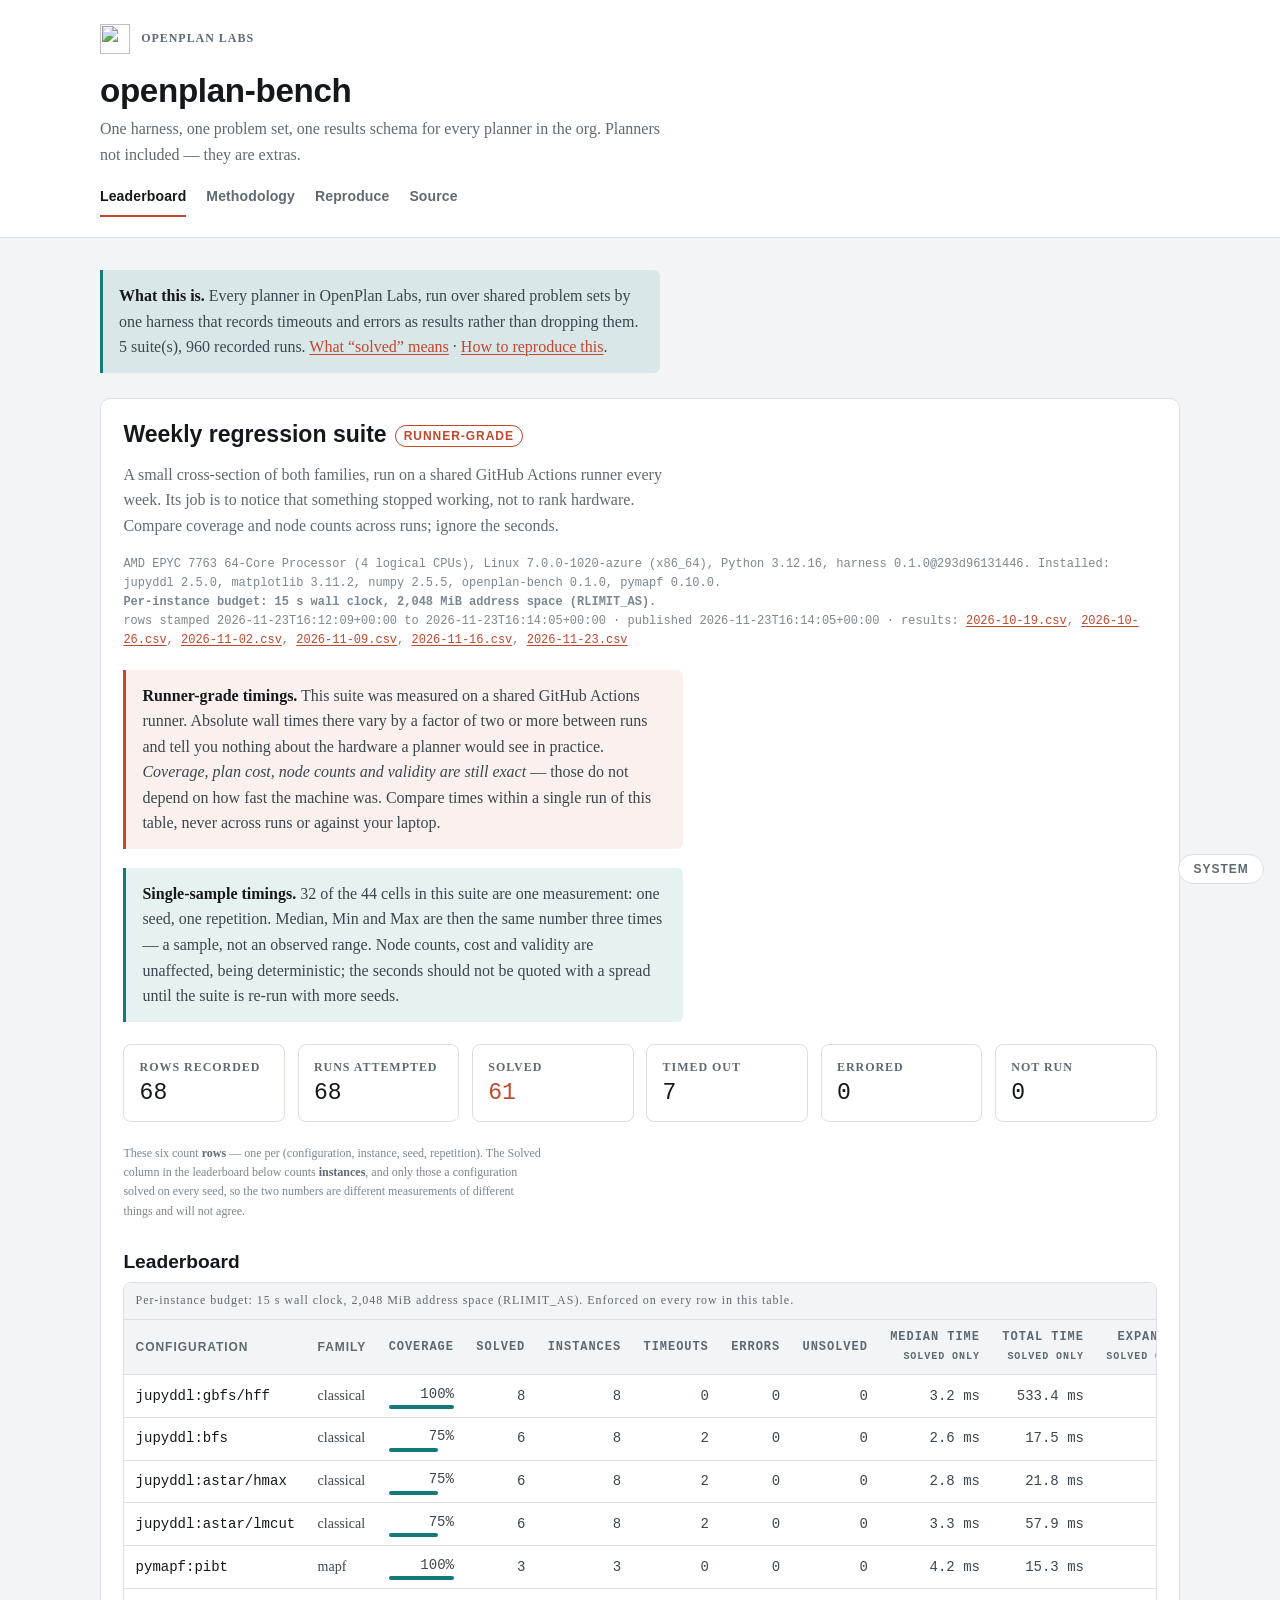
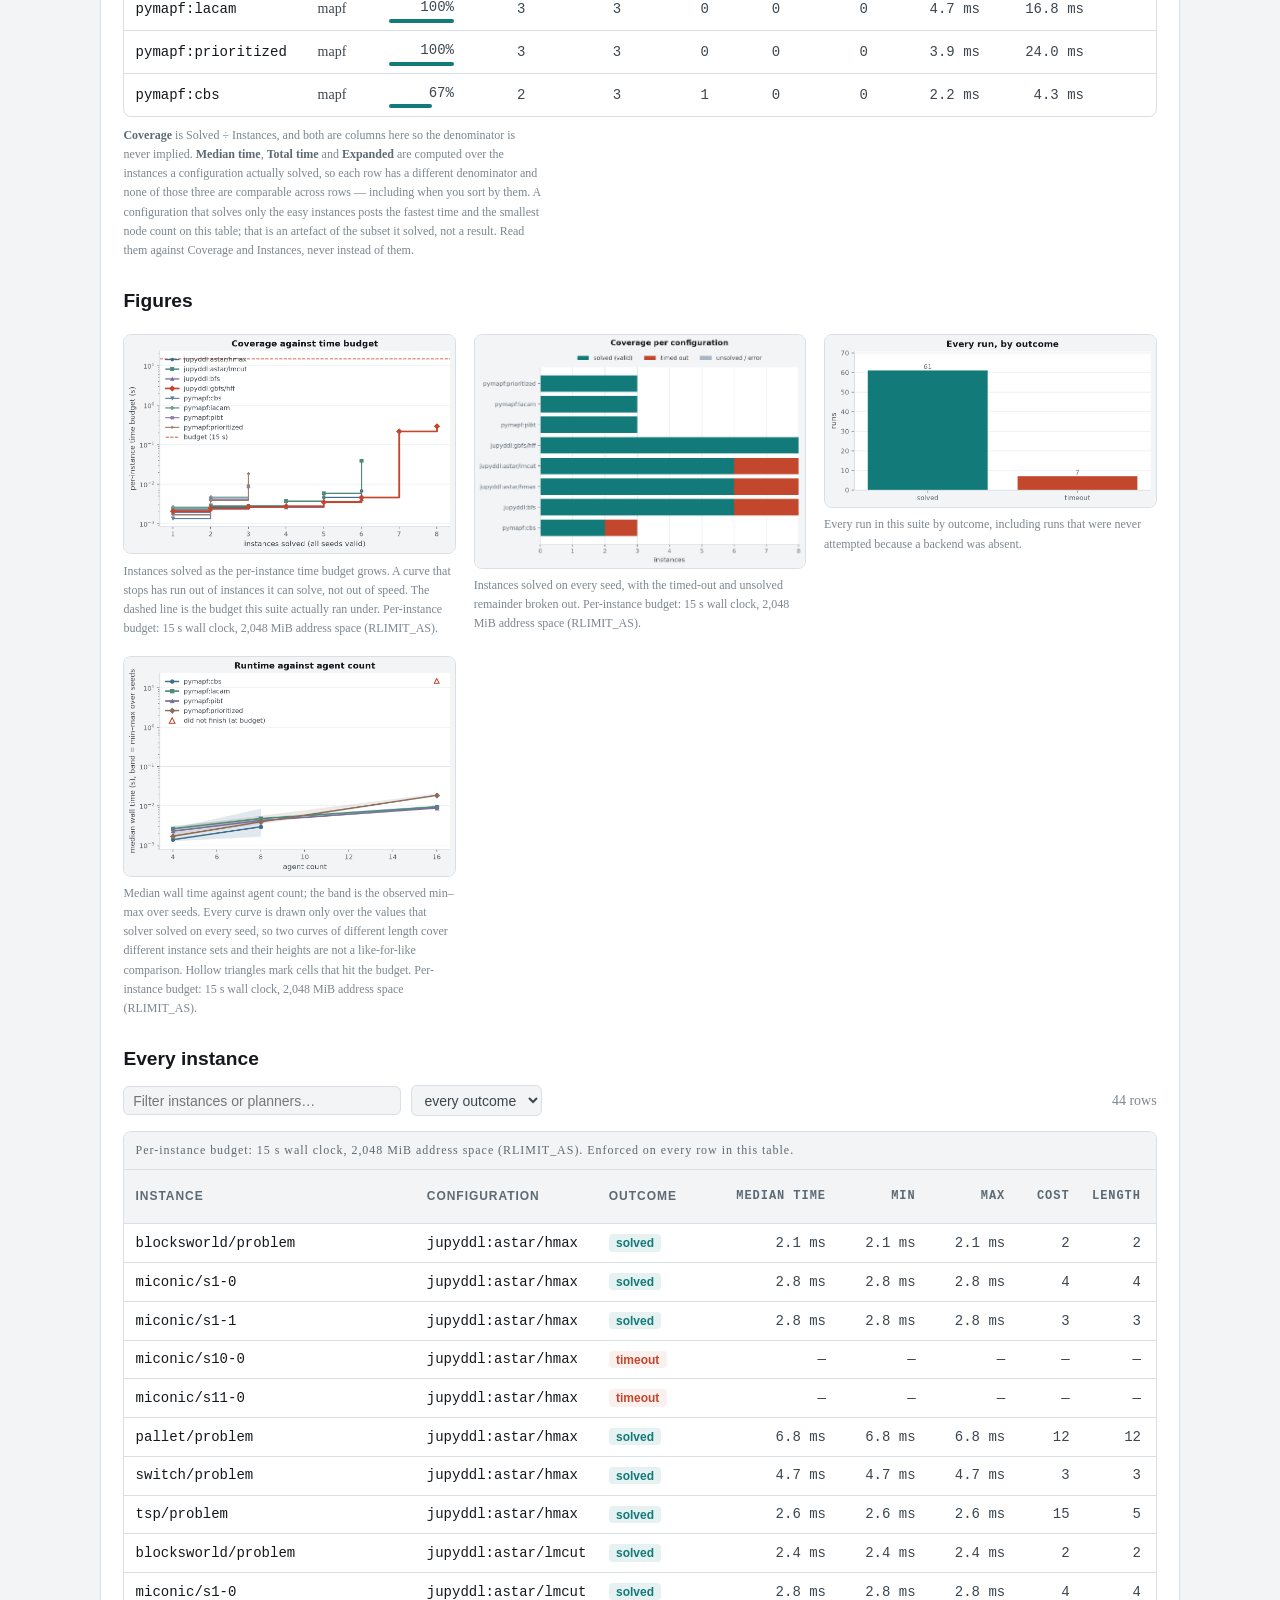
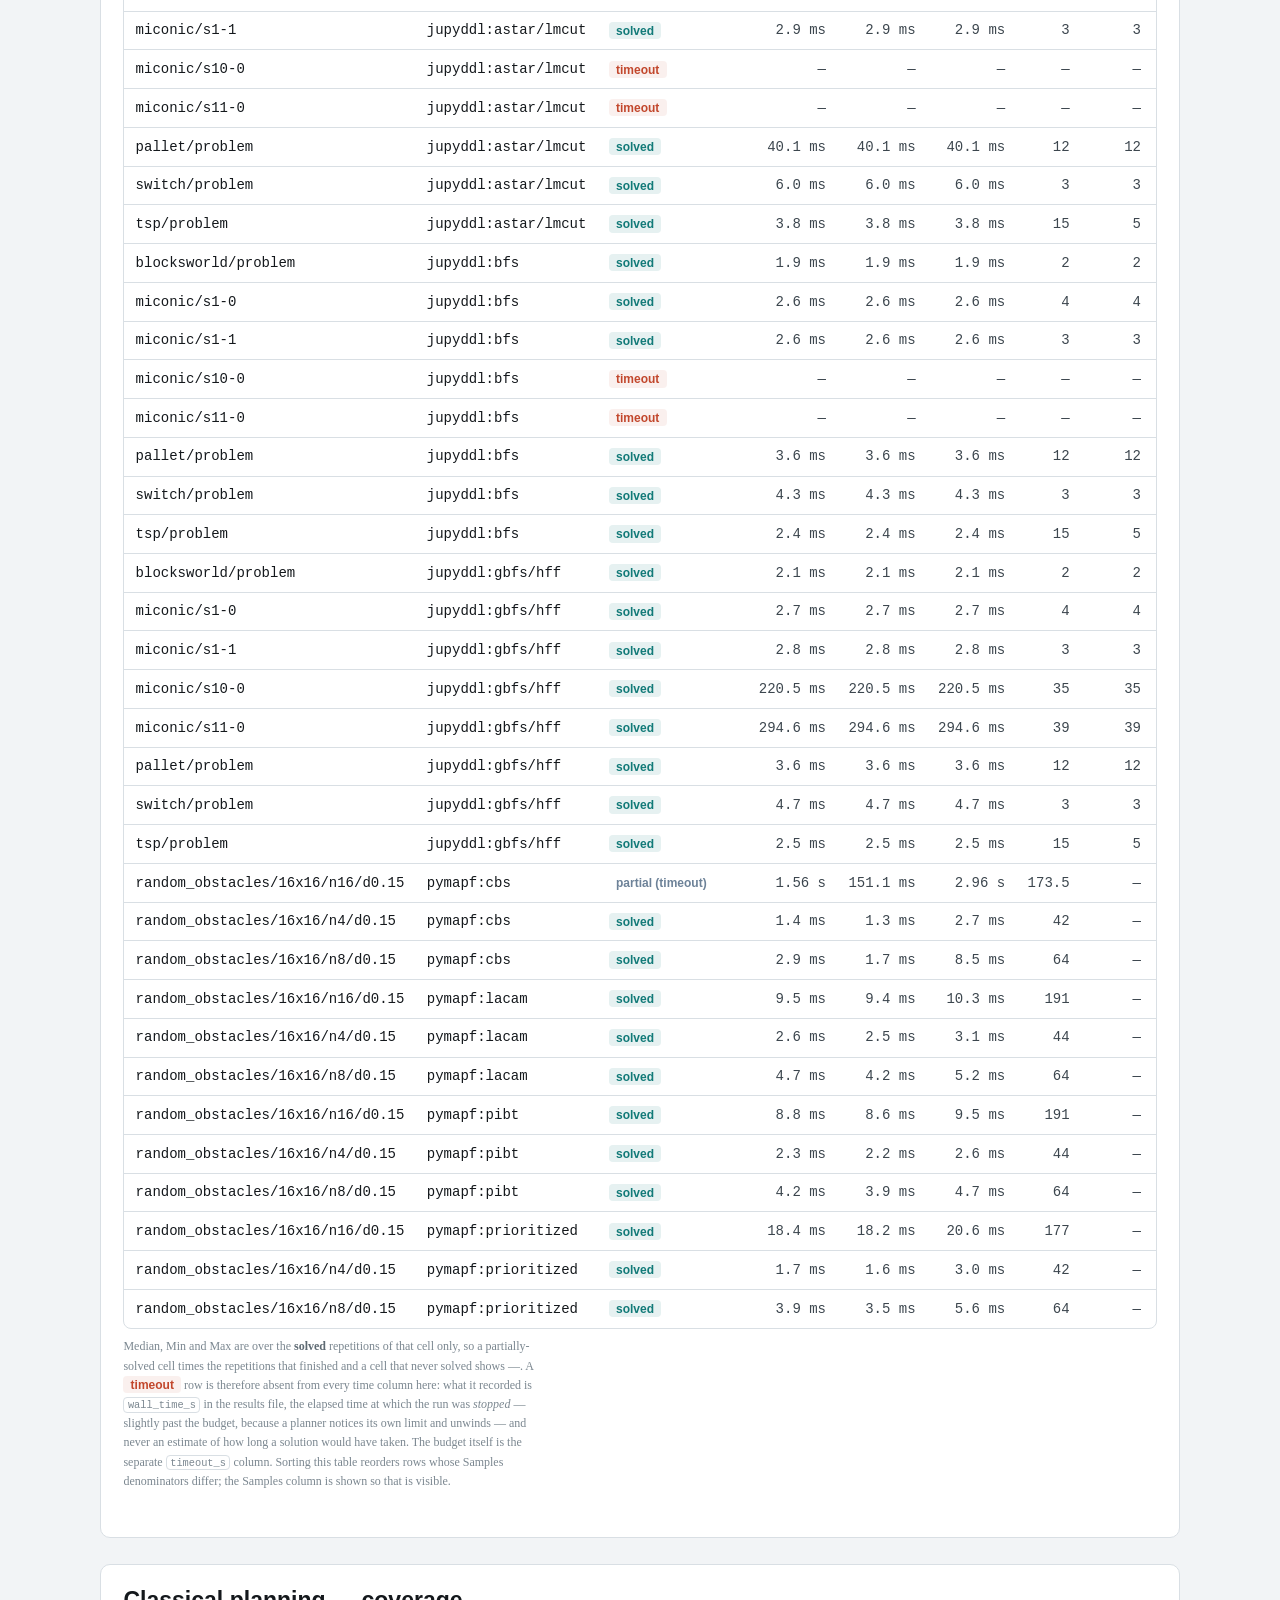
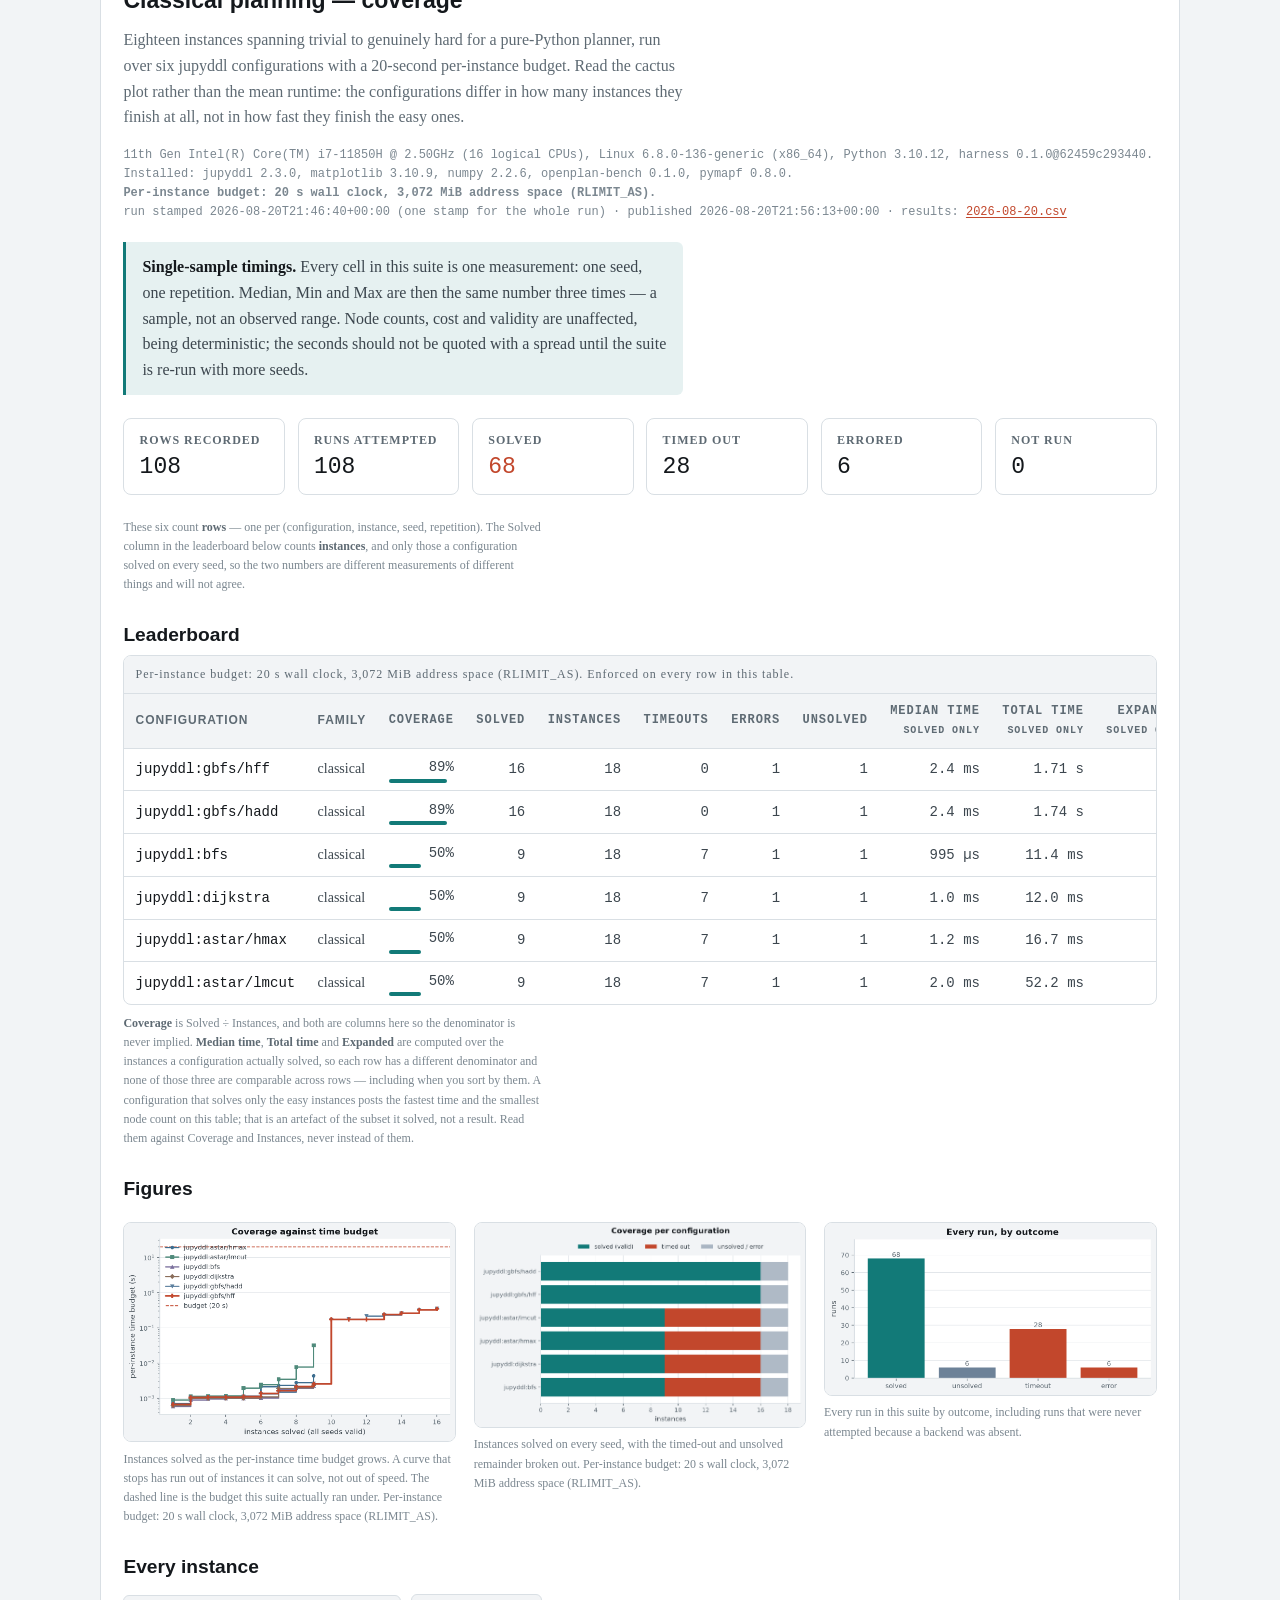
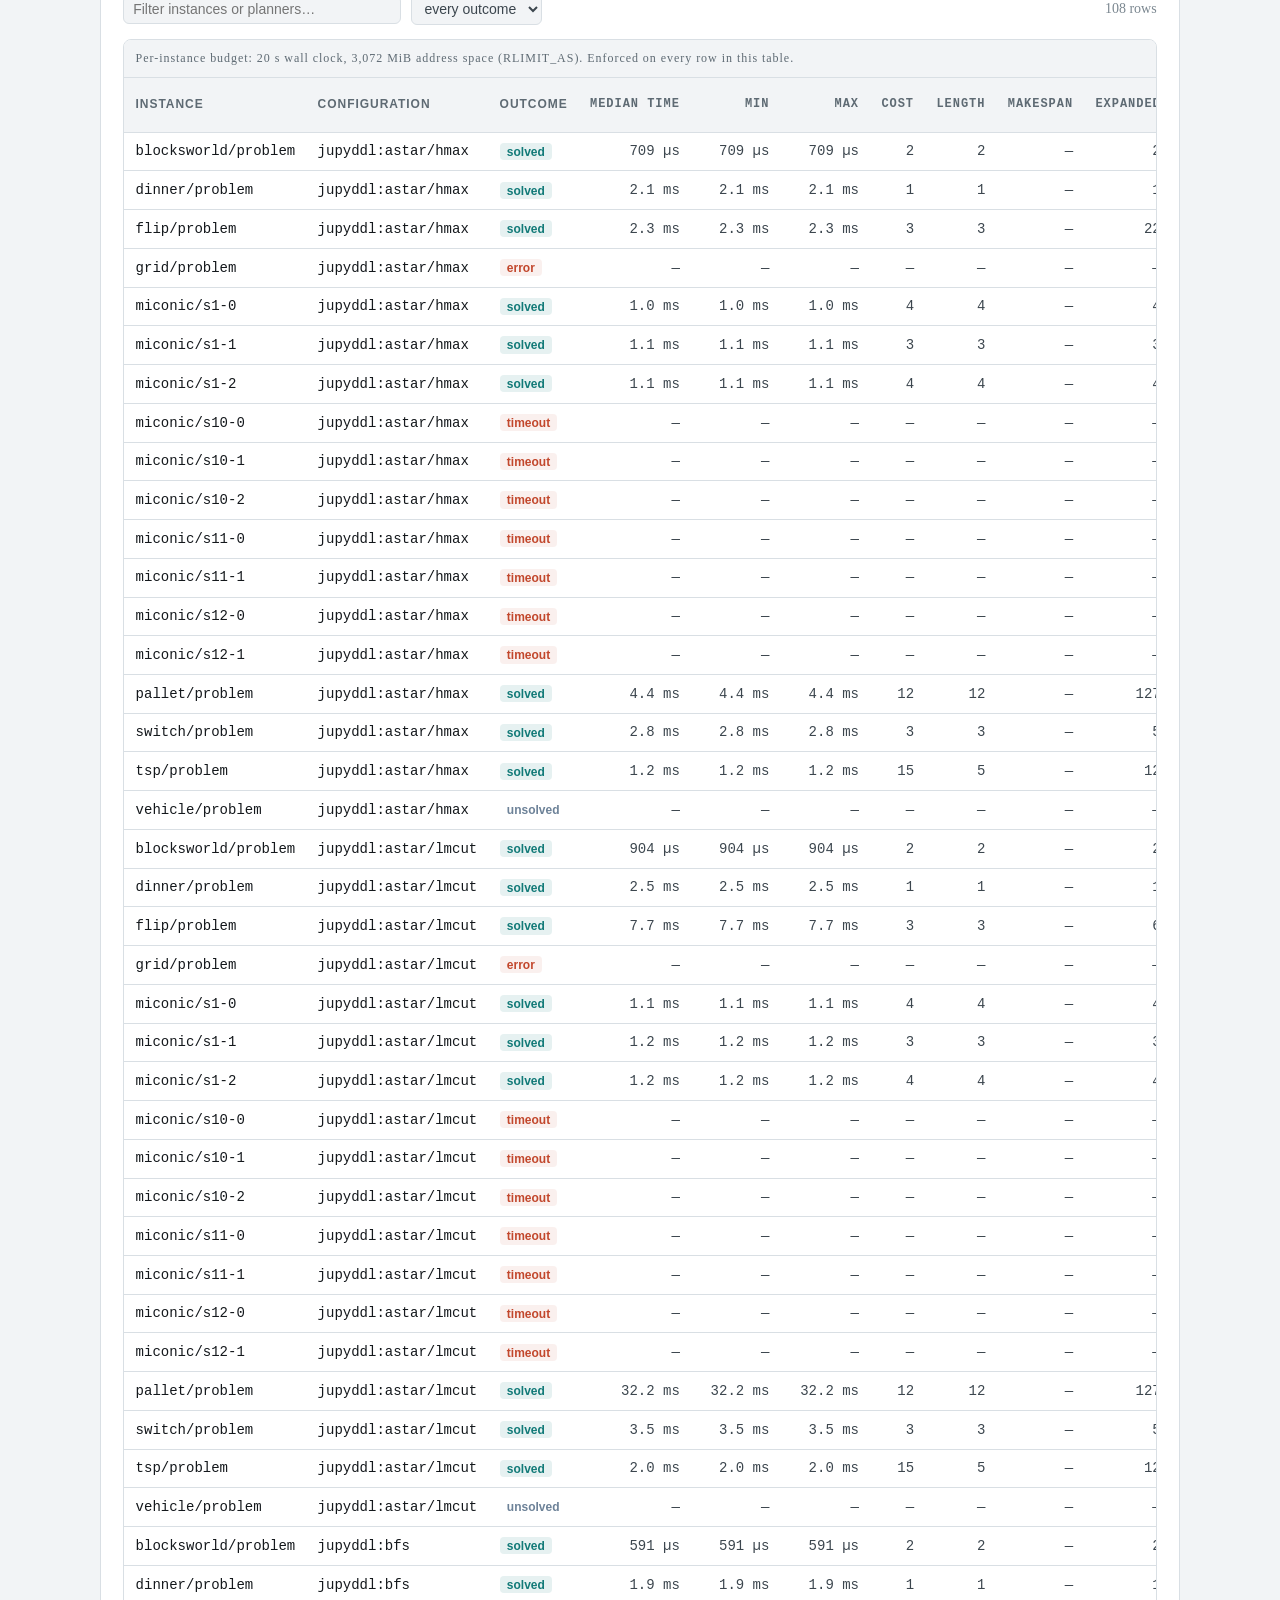
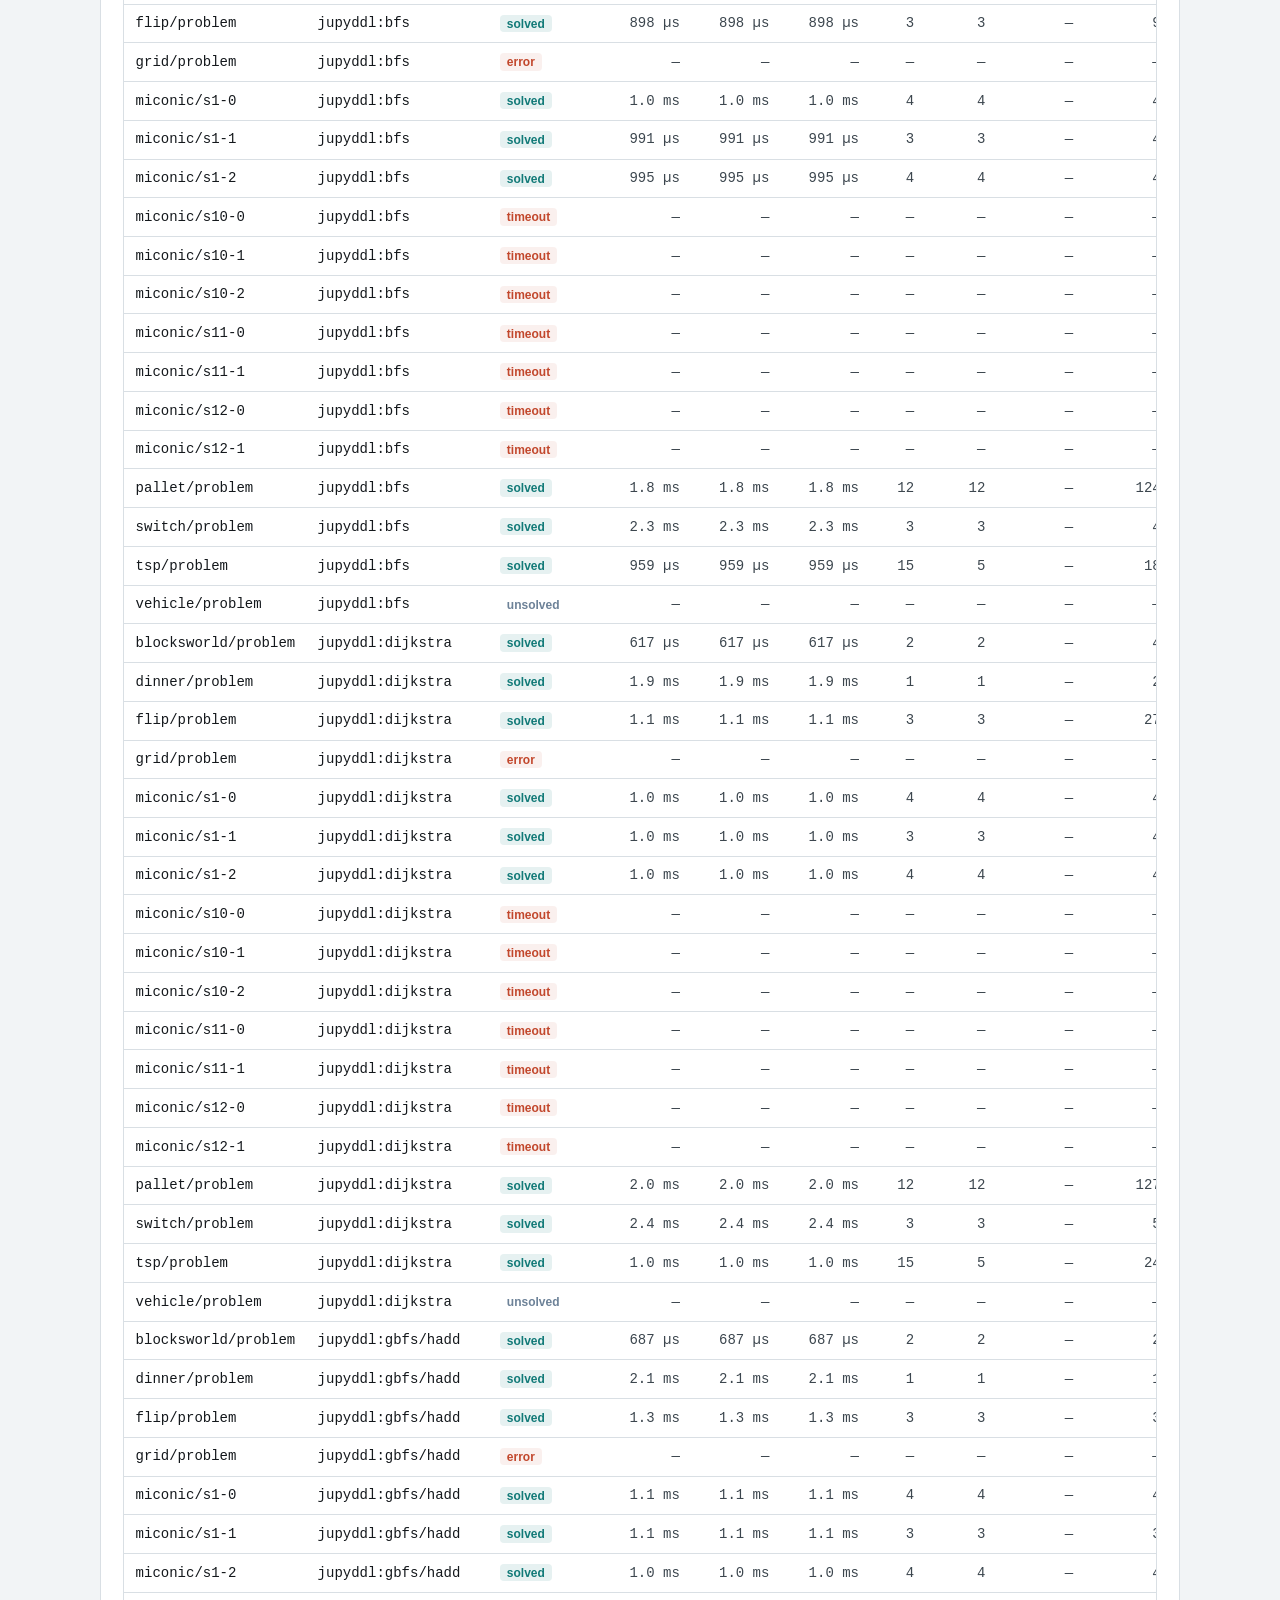
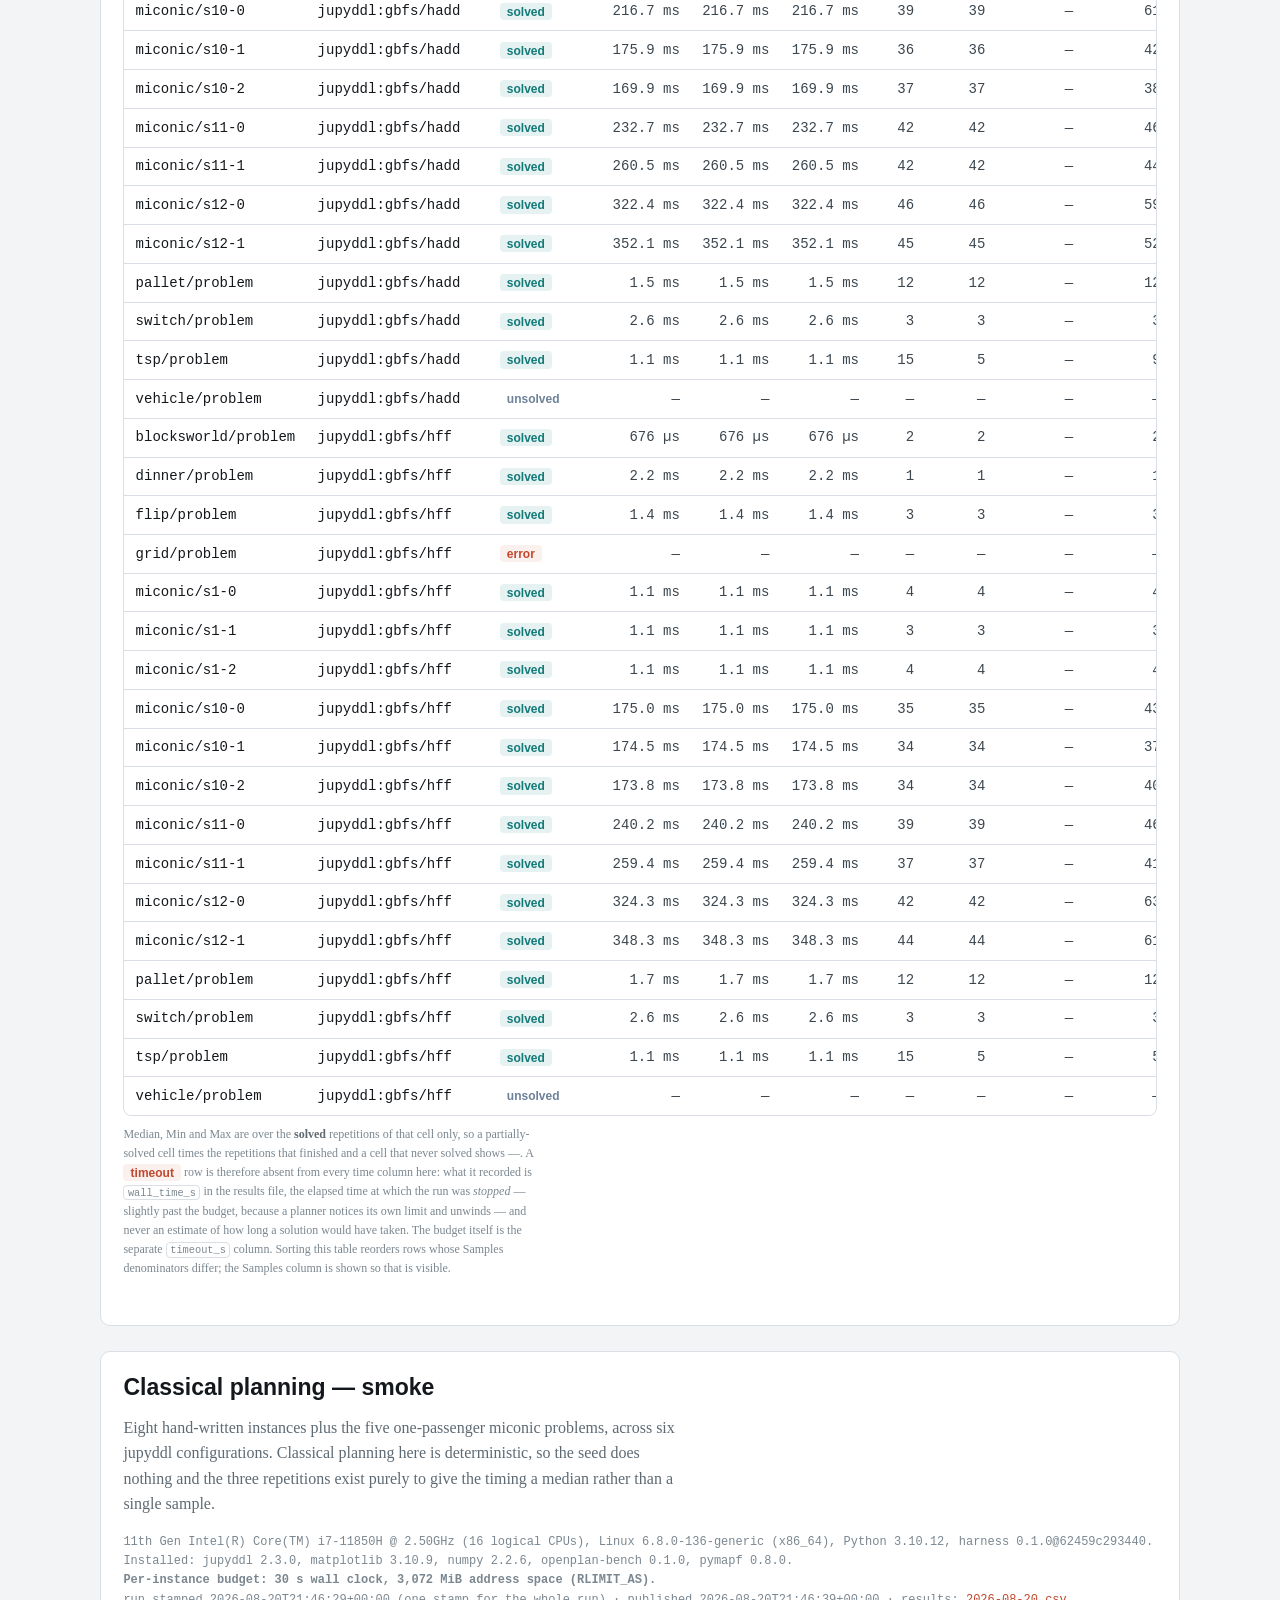
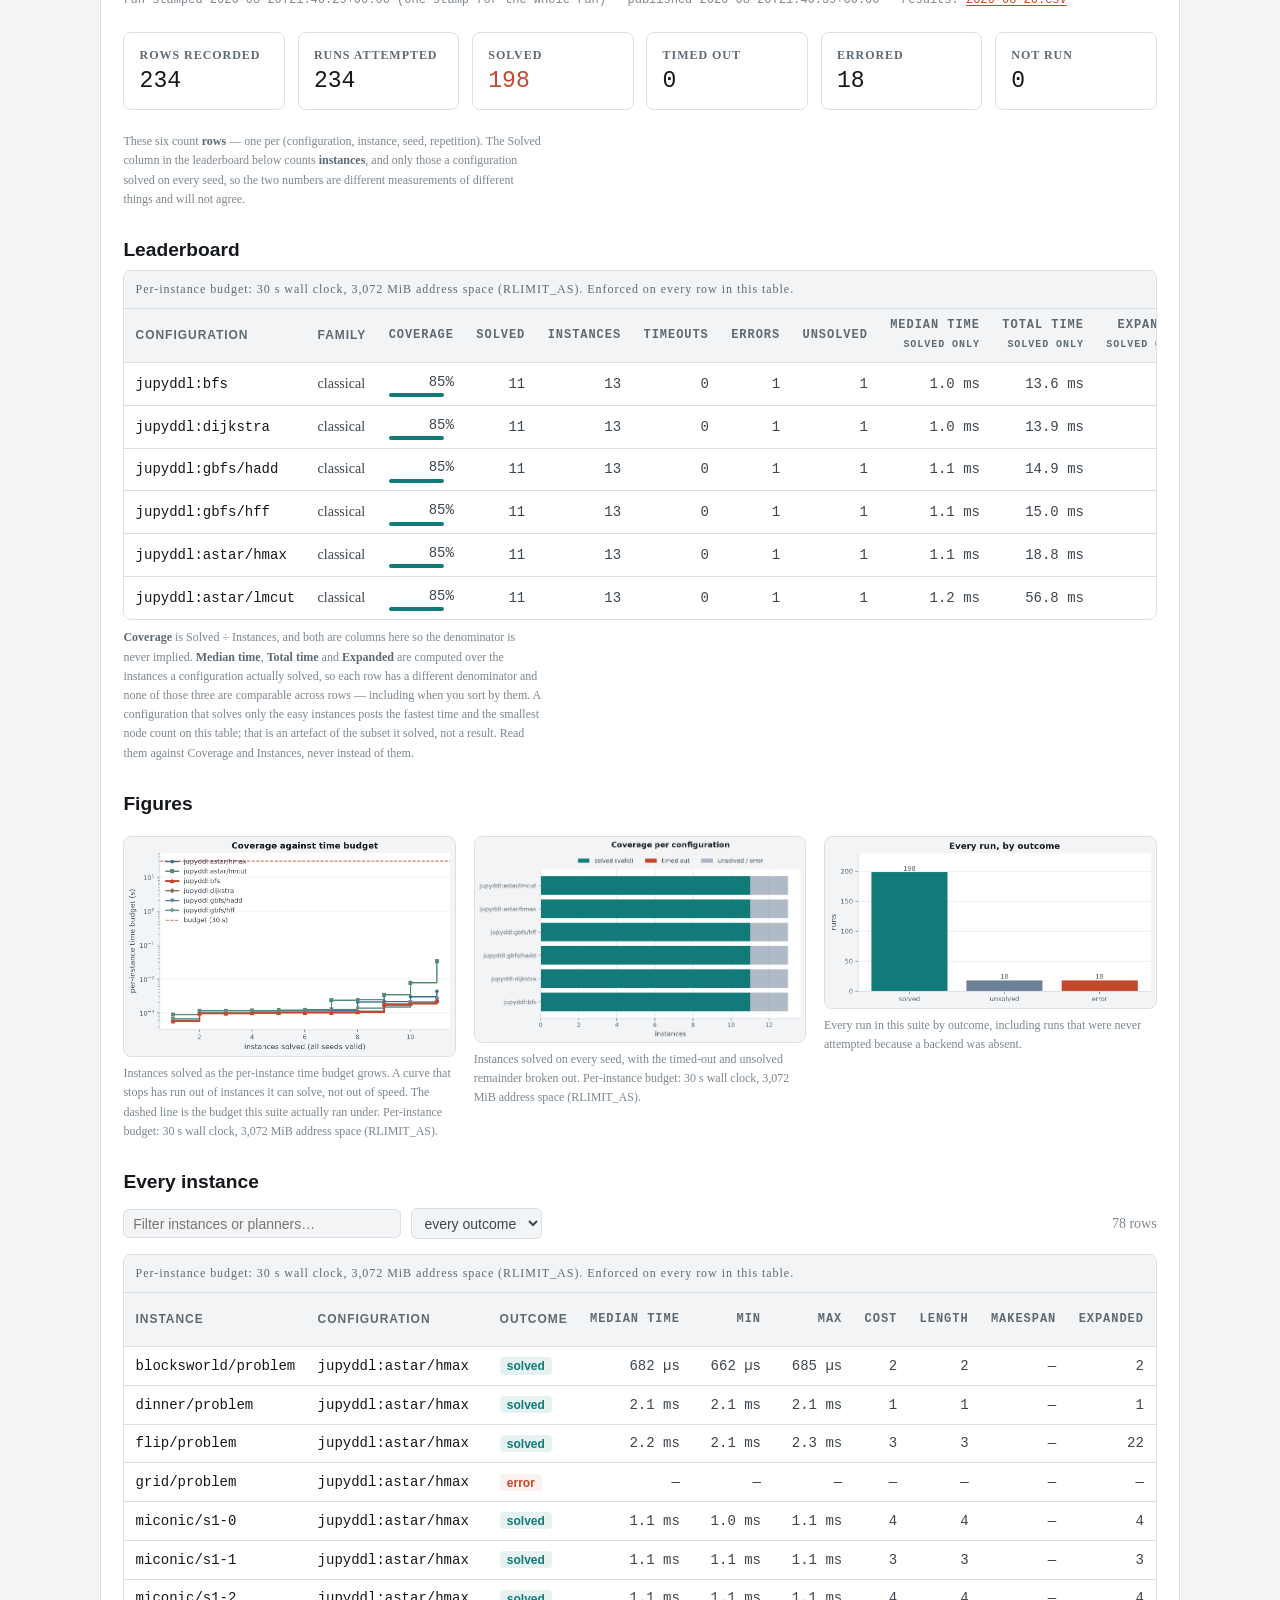
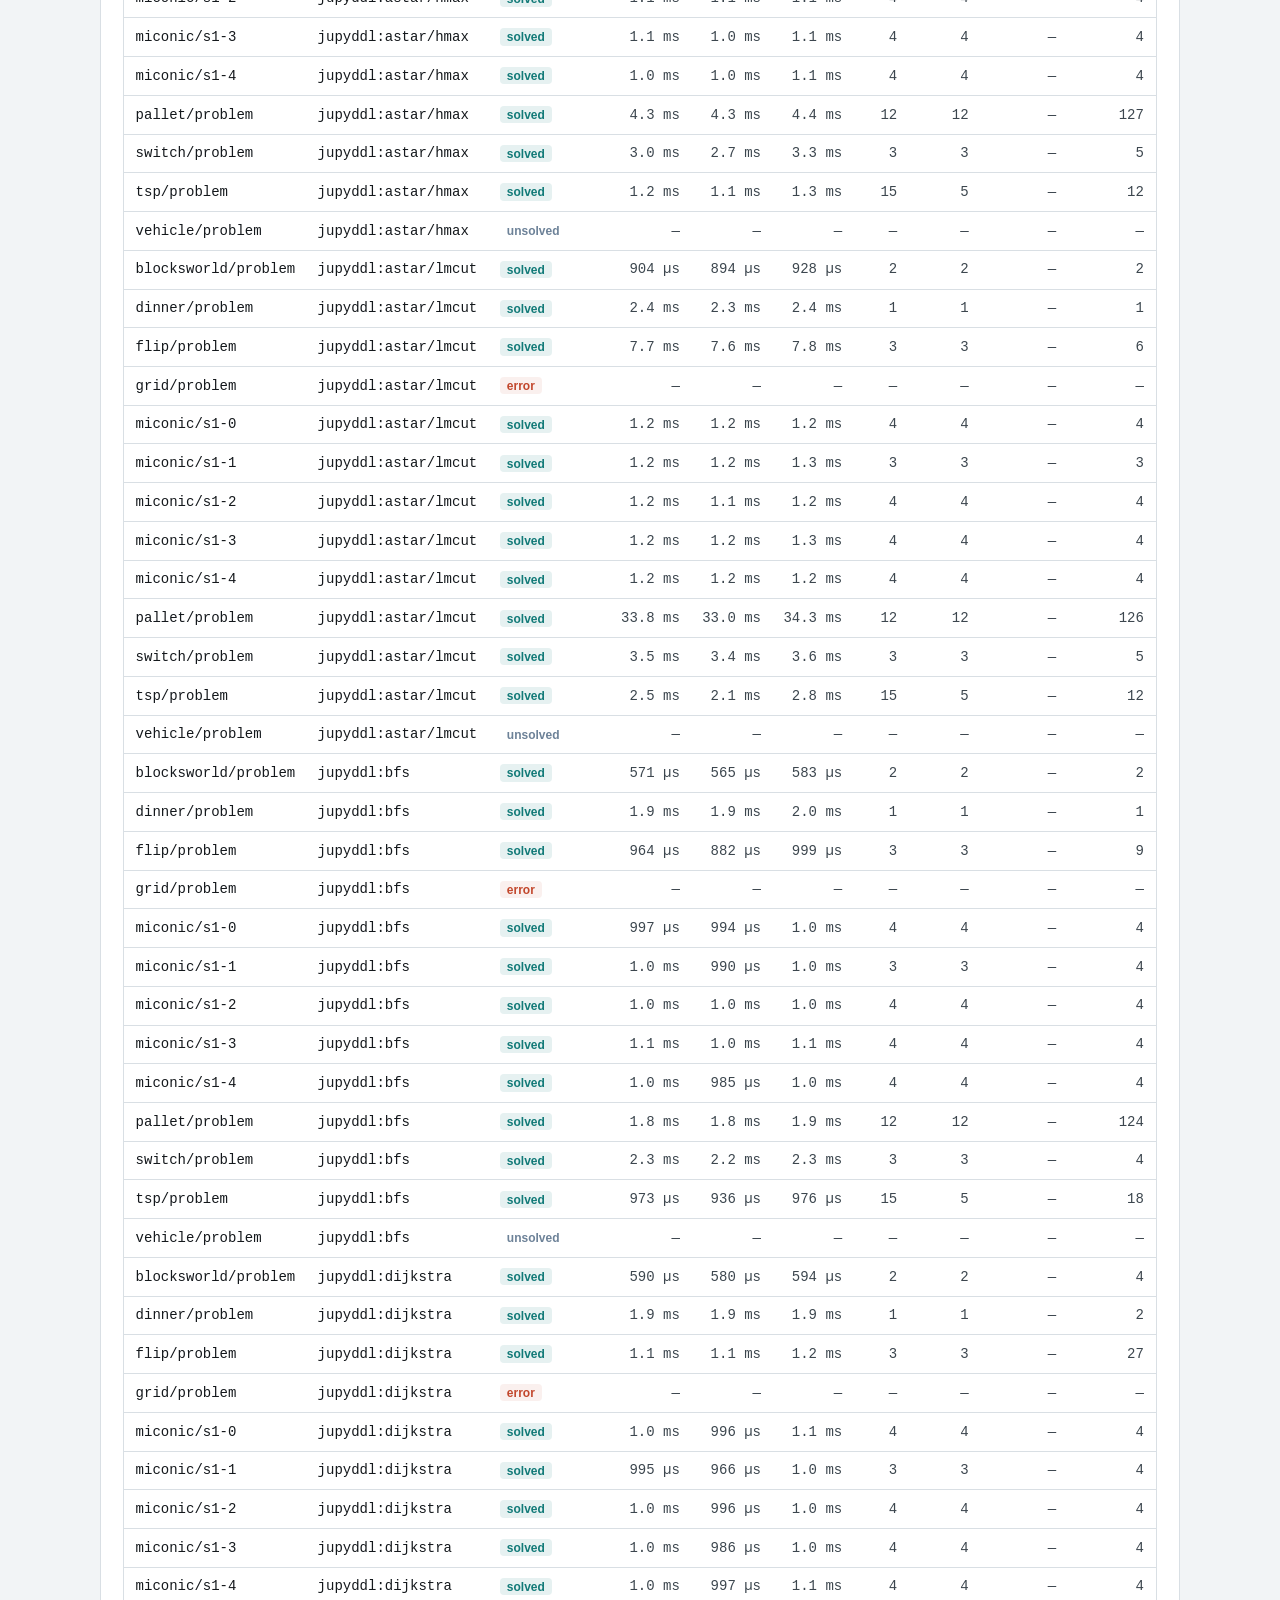
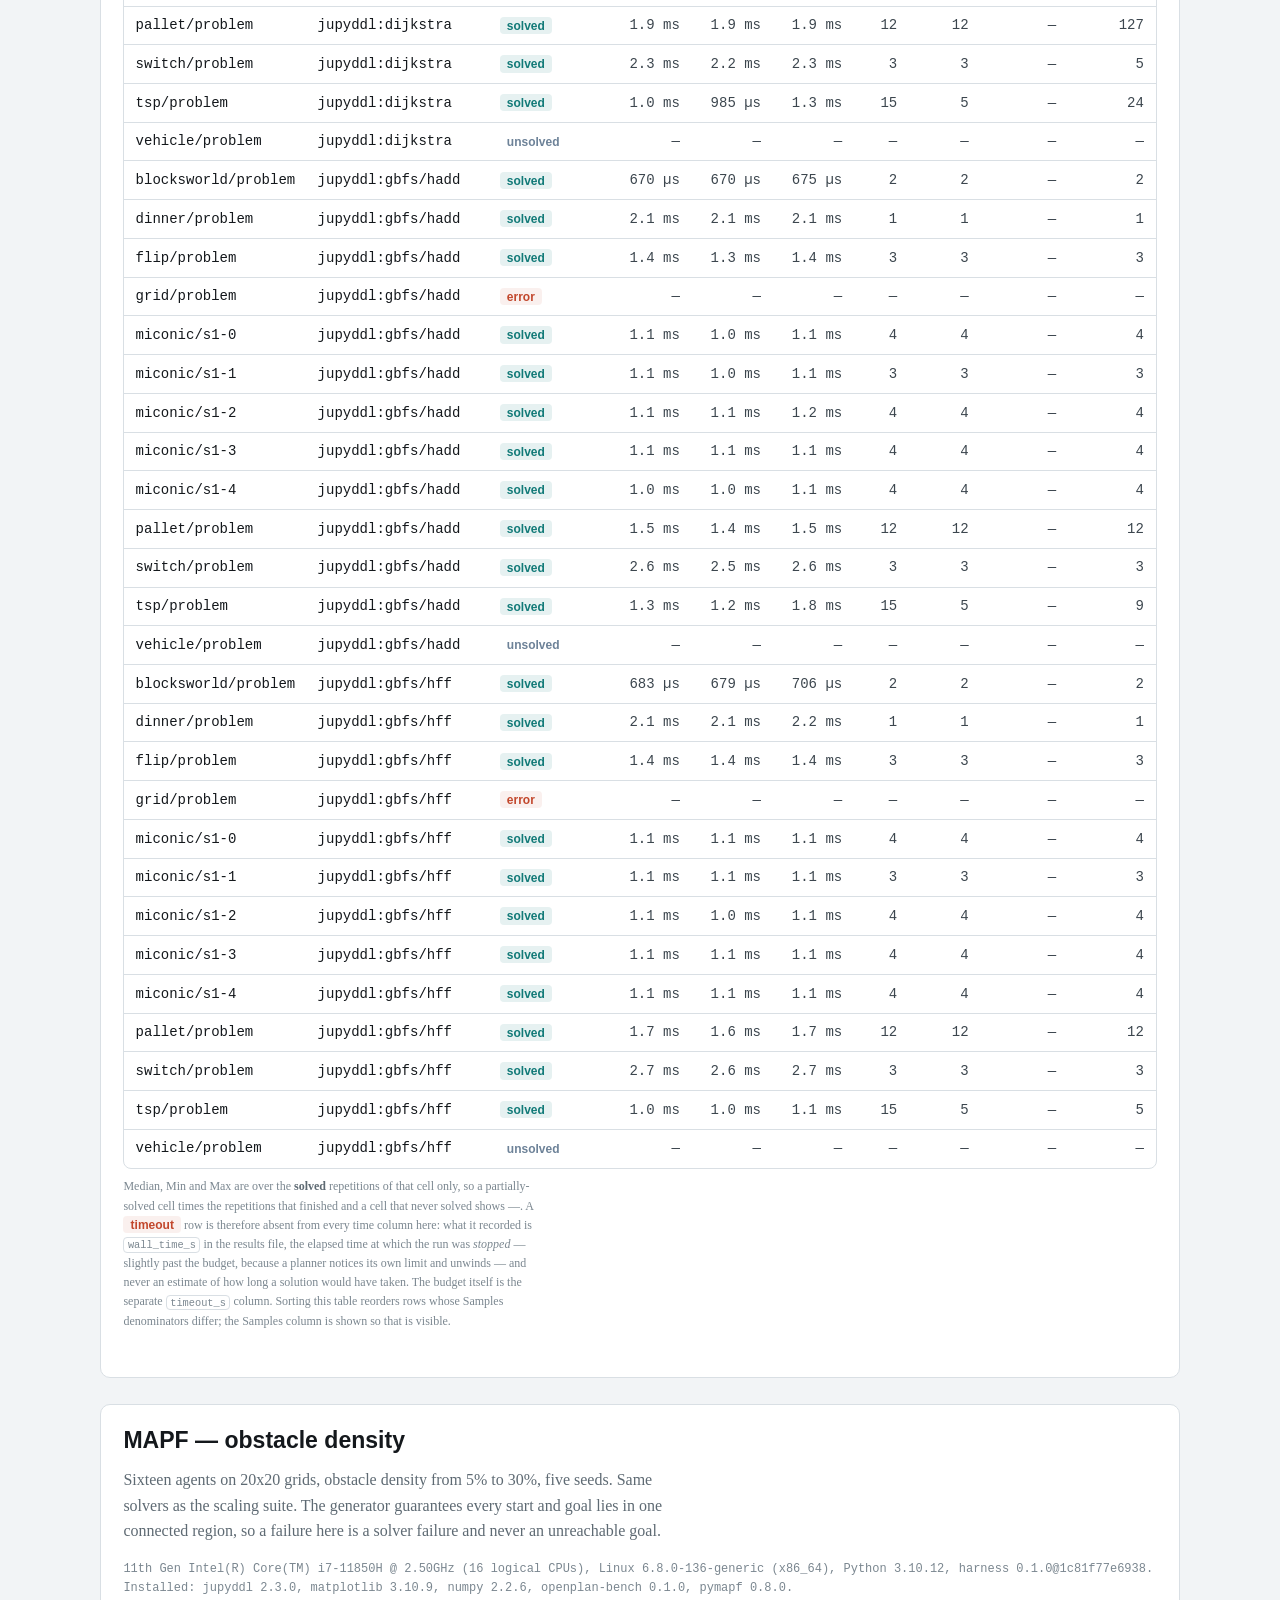
==== commit 122cb700: "bench: weekly runner-grade results Ran on a shared GitHub Actions runner. Coverage, costs and node c" ====
--- a/docs/index.html
+++ b/docs/index.html
@@ -37,10 +37,10 @@
 <section class="suite" id="ci-weekly">
   <h2>Weekly regression suite<span class="badge runner">runner-grade</span></h2>
   <p class="desc">A small cross-section of both families, run on a shared GitHub Actions runner every week. Its job is to notice that something stopped working, not to rank hardware. Compare coverage and node counts across runs; ignore the seconds.</p>
-  <p class="meta">AMD EPYC 9V45 96-Core Processor (4 logical CPUs), Linux 7.0.0-1019-azure (x86_64), Python 3.12.16, harness 0.1.0@6e182b022138. Installed: jupyddl 2.5.0, matplotlib 3.11.2, numpy 2.5.5, openplan-bench 0.1.0, pymapf 0.10.0.<br>
+  <p class="meta">AMD EPYC 7763 64-Core Processor (4 logical CPUs), Linux 7.0.0-1020-azure (x86_64), Python 3.12.16, harness 0.1.0@293d96131446. Installed: jupyddl 2.5.0, matplotlib 3.11.2, numpy 2.5.5, openplan-bench 0.1.0, pymapf 0.10.0.<br>
      <strong>Per-instance budget: 15 s wall clock, 2,048 MiB address space (RLIMIT_AS).</strong><br>
-     rows stamped 2026-11-16T13:48:44+00:00 to 2026-11-16T13:50:36+00:00 &middot; published 2026-11-16T13:50:36+00:00 &middot;
-     results: <a href="https://github.com/openplan-labs/openplan-bench/blob/main/results/ci-weekly/2026-10-12.csv">2026-10-12.csv</a>, <a href="https://github.com/openplan-labs/openplan-bench/blob/main/results/ci-weekly/2026-10-19.csv">2026-10-19.csv</a>, <a href="https://github.com/openplan-labs/openplan-bench/blob/main/results/ci-weekly/2026-10-26.csv">2026-10-26.csv</a>, <a href="https://github.com/openplan-labs/openplan-bench/blob/main/results/ci-weekly/2026-11-02.csv">2026-11-02.csv</a>, <a href="https://github.com/openplan-labs/openplan-bench/blob/main/results/ci-weekly/2026-11-09.csv">2026-11-09.csv</a>, <a href="https://github.com/openplan-labs/openplan-bench/blob/main/results/ci-weekly/2026-11-16.csv">2026-11-16.csv</a></p>
+     rows stamped 2026-11-23T16:12:09+00:00 to 2026-11-23T16:14:05+00:00 &middot; published 2026-11-23T16:14:05+00:00 &middot;
+     results: <a href="https://github.com/openplan-labs/openplan-bench/blob/main/results/ci-weekly/2026-10-19.csv">2026-10-19.csv</a>, <a href="https://github.com/openplan-labs/openplan-bench/blob/main/results/ci-weekly/2026-10-26.csv">2026-10-26.csv</a>, <a href="https://github.com/openplan-labs/openplan-bench/blob/main/results/ci-weekly/2026-11-02.csv">2026-11-02.csv</a>, <a href="https://github.com/openplan-labs/openplan-bench/blob/main/results/ci-weekly/2026-11-09.csv">2026-11-09.csv</a>, <a href="https://github.com/openplan-labs/openplan-bench/blob/main/results/ci-weekly/2026-11-16.csv">2026-11-16.csv</a>, <a href="https://github.com/openplan-labs/openplan-bench/blob/main/results/ci-weekly/2026-11-23.csv">2026-11-23.csv</a></p>
   <div class="note warn"><p><strong>Runner-grade timings.</strong>
     This suite was measured on a shared GitHub Actions runner. Absolute wall
     times there vary by a factor of two or more between runs and tell you
@@ -70,7 +70,7 @@
     measurements of different things and will not agree.</p>
 
   <h3>Leaderboard</h3>
-<div class="tablewrap"><table data-sortable><caption>Per-instance budget: 15 s wall clock, 2,048 MiB address space (RLIMIT_AS). Enforced on every row in this table.</caption><thead><tr><th>Configuration</th><th>Family</th><th class="num">Coverage</th><th class="num">Solved</th><th class="num">Instances</th><th class="num">Timeouts</th><th class="num">Errors</th><th class="num">Unsolved</th><th class="num">Median time<br><small>solved only</small></th><th class="num">Total time<br><small>solved only</small></th><th class="num">Expanded<br><small>solved only</small></th></tr></thead><tbody><tr><td class="name">jupyddl:gbfs/hff</td><td>classical</td><td class="num barcell" data-sort="1.000000">100%<span class="bar" style="width:100%"></span></td><td class="num">8</td><td class="num">8</td><td class="num">0</td><td class="num">0</td><td class="num">0</td><td class="num" data-sort="0.001896">1.9 ms</td><td class="num" data-sort="0.305418">305.4 ms</td><td class="num">118</td></tr><tr><td class="name">jupyddl:bfs</td><td>classical</td><td class="num barcell" data-sort="0.750000">75%<span class="bar" style="width:75%"></span></td><td class="num">6</td><td class="num">8</td><td class="num">2</td><td class="num">0</td><td class="num">0</td><td class="num" data-sort="0.001534">1.5 ms</td><td class="num" data-sort="0.010271">10.3 ms</td><td class="num">156</td></tr><tr><td class="name">jupyddl:astar/hmax</td><td>classical</td><td class="num barcell" data-sort="0.750000">75%<span class="bar" style="width:75%"></span></td><td class="num">6</td><td class="num">8</td><td class="num">2</td><td class="num">0</td><td class="num">0</td><td class="num" data-sort="0.001603">1.6 ms</td><td class="num" data-sort="0.013267">13.3 ms</td><td class="num">153</td></tr><tr><td class="name">jupyddl:astar/lmcut</td><td>classical</td><td class="num barcell" data-sort="0.750000">75%<span class="bar" style="width:75%"></span></td><td class="num">6</td><td class="num">8</td><td class="num">2</td><td class="num">0</td><td class="num">0</td><td class="num" data-sort="0.001926">1.9 ms</td><td class="num" data-sort="0.032645">32.6 ms</td><td class="num">153</td></tr><tr><td class="name">pymapf:pibt</td><td>mapf</td><td class="num barcell" data-sort="1.000000">100%<span class="bar" style="width:100%"></span></td><td class="num">3</td><td class="num">3</td><td class="num">0</td><td class="num">0</td><td class="num">0</td><td class="num" data-sort="0.002333">2.3 ms</td><td class="num" data-sort="0.008366">8.4 ms</td><td class="num">155</td></tr><tr><td class="name">pymapf:lacam</td><td>mapf</td><td class="num barcell" data-sort="1.000000">100%<span class="bar" style="width:100%"></span></td><td class="num">3</td><td class="num">3</td><td class="num">0</td><td class="num">0</td><td class="num">0</td><td class="num" data-sort="0.002538">2.5 ms</td><td class="num" data-sort="0.009207">9.2 ms</td><td class="num">155</td></tr><tr><td class="name">pymapf:prioritized</td><td>mapf</td><td class="num barcell" data-sort="1.000000">100%<span class="bar" style="width:100%"></span></td><td class="num">3</td><td class="num">3</td><td class="num">0</td><td class="num">0</td><td class="num">0</td><td class="num" data-sort="0.002412">2.4 ms</td><td class="num" data-sort="0.014309">14.3 ms</td><td class="num">84</td></tr><tr><td class="name">pymapf:cbs</td><td>mapf</td><td class="num barcell" data-sort="0.666667">67%<span class="bar" style="width:67%"></span></td><td class="num">2</td><td class="num">3</td><td class="num">1</td><td class="num">0</td><td class="num">0</td><td class="num" data-sort="0.001226">1.2 ms</td><td class="num" data-sort="0.002451">2.5 ms</td><td class="num">987</td></tr></tbody></table></div><p class="caption"><strong>Coverage</strong> is Solved &divide; Instances, and both are columns here so the denominator is never implied. <strong>Median time</strong>, <strong>Total time</strong> and <strong>Expanded</strong> are computed over the instances a configuration actually solved, so each row has a different denominator and none of those three are comparable across rows — including when you sort by them. A configuration that solves only the easy instances posts the fastest time and the smallest node count on this table; that is an artefact of the subset it solved, not a result. Read them against Coverage and Instances, never instead of them.</p>
+<div class="tablewrap"><table data-sortable><caption>Per-instance budget: 15 s wall clock, 2,048 MiB address space (RLIMIT_AS). Enforced on every row in this table.</caption><thead><tr><th>Configuration</th><th>Family</th><th class="num">Coverage</th><th class="num">Solved</th><th class="num">Instances</th><th class="num">Timeouts</th><th class="num">Errors</th><th class="num">Unsolved</th><th class="num">Median time<br><small>solved only</small></th><th class="num">Total time<br><small>solved only</small></th><th class="num">Expanded<br><small>solved only</small></th></tr></thead><tbody><tr><td class="name">jupyddl:gbfs/hff</td><td>classical</td><td class="num barcell" data-sort="1.000000">100%<span class="bar" style="width:100%"></span></td><td class="num">8</td><td class="num">8</td><td class="num">0</td><td class="num">0</td><td class="num">0</td><td class="num" data-sort="0.003184">3.2 ms</td><td class="num" data-sort="0.533438">533.4 ms</td><td class="num">118</td></tr><tr><td class="name">jupyddl:bfs</td><td>classical</td><td class="num barcell" data-sort="0.750000">75%<span class="bar" style="width:75%"></span></td><td class="num">6</td><td class="num">8</td><td class="num">2</td><td class="num">0</td><td class="num">0</td><td class="num" data-sort="0.002641">2.6 ms</td><td class="num" data-sort="0.017530">17.5 ms</td><td class="num">156</td></tr><tr><td class="name">jupyddl:astar/hmax</td><td>classical</td><td class="num barcell" data-sort="0.750000">75%<span class="bar" style="width:75%"></span></td><td class="num">6</td><td class="num">8</td><td class="num">2</td><td class="num">0</td><td class="num">0</td><td class="num" data-sort="0.002767">2.8 ms</td><td class="num" data-sort="0.021760">21.8 ms</td><td class="num">153</td></tr><tr><td class="name">jupyddl:astar/lmcut</td><td>classical</td><td class="num barcell" data-sort="0.750000">75%<span class="bar" style="width:75%"></span></td><td class="num">6</td><td class="num">8</td><td class="num">2</td><td class="num">0</td><td class="num">0</td><td class="num" data-sort="0.003340">3.3 ms</td><td class="num" data-sort="0.057936">57.9 ms</td><td class="num">153</td></tr><tr><td class="name">pymapf:pibt</td><td>mapf</td><td class="num barcell" data-sort="1.000000">100%<span class="bar" style="width:100%"></span></td><td class="num">3</td><td class="num">3</td><td class="num">0</td><td class="num">0</td><td class="num">0</td><td class="num" data-sort="0.004233">4.2 ms</td><td class="num" data-sort="0.015270">15.3 ms</td><td class="num">155</td></tr><tr><td class="name">pymapf:lacam</td><td>mapf</td><td class="num barcell" data-sort="1.000000">100%<span class="bar" style="width:100%"></span></td><td class="num">3</td><td class="num">3</td><td class="num">0</td><td class="num">0</td><td class="num">0</td><td class="num" data-sort="0.004738">4.7 ms</td><td class="num" data-sort="0.016824">16.8 ms</td><td class="num">155</td></tr><tr><td class="name">pymapf:prioritized</td><td>mapf</td><td class="num barcell" data-sort="1.000000">100%<span class="bar" style="width:100%"></span></td><td class="num">3</td><td class="num">3</td><td class="num">0</td><td class="num">0</td><td class="num">0</td><td class="num" data-sort="0.003919">3.9 ms</td><td class="num" data-sort="0.024039">24.0 ms</td><td class="num">84</td></tr><tr><td class="name">pymapf:cbs</td><td>mapf</td><td class="num barcell" data-sort="0.666667">67%<span class="bar" style="width:67%"></span></td><td class="num">2</td><td class="num">3</td><td class="num">1</td><td class="num">0</td><td class="num">0</td><td class="num" data-sort="0.002153">2.2 ms</td><td class="num" data-sort="0.004306">4.3 ms</td><td class="num">987</td></tr></tbody></table></div><p class="caption"><strong>Coverage</strong> is Solved &divide; Instances, and both are columns here so the denominator is never implied. <strong>Median time</strong>, <strong>Total time</strong> and <strong>Expanded</strong> are computed over the instances a configuration actually solved, so each row has a different denominator and none of those three are comparable across rows — including when you sort by them. A configuration that solves only the easy instances posts the fastest time and the smallest node count on this table; that is an artefact of the subset it solved, not a result. Read them against Coverage and Instances, never instead of them.</p>
 
   <h3>Figures</h3>
   <div class="figs">
@@ -107,7 +107,7 @@
     <span class="count"></span>
   </div>
 
-<div class="tablewrap"><table data-sortable><caption>Per-instance budget: 15 s wall clock, 2,048 MiB address space (RLIMIT_AS). Enforced on every row in this table.</caption><thead><tr><th>Instance</th><th>Configuration</th><th>Outcome</th><th class="num">Median time</th><th class="num">Min</th><th class="num">Max</th><th class="num">Cost</th><th class="num">Length</th><th class="num">Makespan</th><th class="num">Expanded</th><th class="num">Samples<br><small>seeds x reps</small></th><th>Note</th></tr></thead><tbody><tr data-outcome="solved"><td class="name">blocksworld/problem</td><td class="name">jupyddl:astar/hmax</td><td><span class="pill solved">solved</span></td><td class="num" data-sort="0.001274">1.3 ms</td><td class="num" data-sort="0.001274">1.3 ms</td><td class="num" data-sort="0.001274">1.3 ms</td><td class="num">2</td><td class="num">2</td><td class="num">—</td><td class="num">2</td><td class="num">1/1</td><td></td></tr><tr data-outcome="solved"><td class="name">miconic/s1-0</td><td class="name">jupyddl:astar/hmax</td><td><span class="pill solved">solved</span></td><td class="num" data-sort="0.001549">1.5 ms</td><td class="num" data-sort="0.001549">1.5 ms</td><td class="num" data-sort="0.001549">1.5 ms</td><td class="num">4</td><td class="num">4</td><td class="num">—</td><td class="num">4</td><td class="num">1/1</td><td></td></tr><tr data-outcome="solved"><td class="name">miconic/s1-1</td><td class="name">jupyddl:astar/hmax</td><td><span class="pill solved">solved</span></td><td class="num" data-sort="0.001632">1.6 ms</td><td class="num" data-sort="0.001632">1.6 ms</td><td class="num" data-sort="0.001632">1.6 ms</td><td class="num">3</td><td class="num">3</td><td class="num">—</td><td class="num">3</td><td class="num">1/1</td><td></td></tr><tr data-outcome="timeout"><td class="name">miconic/s10-0</td><td class="name">jupyddl:astar/hmax</td><td><span class="pill timeout">timeout</span></td><td class="num" data-sort="0.000000">—</td><td class="num" data-sort="0.000000">—</td><td class="num" data-sort="0.000000">—</td><td class="num">—</td><td class="num">—</td><td class="num">—</td><td class="num">—</td><td class="num">0/1</td><td>planner stopped on its internal time limit</td></tr><tr data-outcome="timeout"><td class="name">miconic/s11-0</td><td class="name">jupyddl:astar/hmax</td><td><span class="pill timeout">timeout</span></td><td class="num" data-sort="0.000000">—</td><td class="num" data-sort="0.000000">—</td><td class="num" data-sort="0.000000">—</td><td class="num">—</td><td class="num">—</td><td class="num">—</td><td class="num">—</td><td class="num">0/1</td><td>planner stopped on its internal time limit</td></tr><tr data-outcome="solved"><td class="name">pallet/problem</td><td class="name">jupyddl:astar/hmax</td><td><span class="pill solved">solved</span></td><td class="num" data-sort="0.003731">3.7 ms</td><td class="num" data-sort="0.003731">3.7 ms</td><td class="num" data-sort="0.003731">3.7 ms</td><td class="num">12</td><td class="num">12</td><td class="num">—</td><td class="num">127</td><td class="num">1/1</td><td></td></tr><tr data-outcome="solved"><td class="name">switch/problem</td><td class="name">jupyddl:astar/hmax</td><td><span class="pill solved">solved</span></td><td class="num" data-sort="0.003506">3.5 ms</td><td class="num" data-sort="0.003506">3.5 ms</td><td class="num" data-sort="0.003506">3.5 ms</td><td class="num">3</td><td class="num">3</td><td class="num">—</td><td class="num">5</td><td class="num">1/1</td><td></td></tr><tr data-outcome="solved"><td class="name">tsp/problem</td><td class="name">jupyddl:astar/hmax</td><td><span class="pill solved">solved</span></td><td class="num" data-sort="0.001575">1.6 ms</td><td class="num" data-sort="0.001575">1.6 ms</td><td class="num" data-sort="0.001575">1.6 ms</td><td class="num">15</td><td class="num">5</td><td class="num">—</td><td class="num">12</td><td class="num">1/1</td><td></td></tr><tr data-outcome="solved"><td class="name">blocksworld/problem</td><td class="name">jupyddl:astar/lmcut</td><td><span class="pill solved">solved</span></td><td class="num" data-sort="0.001439">1.4 ms</td><td class="num" data-sort="0.001439">1.4 ms</td><td class="num" data-sort="0.001439">1.4 ms</td><td class="num">2</td><td class="num">2</td><td class="num">—</td><td class="num">2</td><td class="num">1/1</td><td></td></tr><tr data-outcome="solved"><td class="name">miconic/s1-0</td><td class="name">jupyddl:astar/lmcut</td><td><span class="pill solved">solved</span></td><td class="num" data-sort="0.001629">1.6 ms</td><td class="num" data-sort="0.001629">1.6 ms</td><td class="num" data-sort="0.001629">1.6 ms</td><td class="num">4</td><td class="num">4</td><td class="num">—</td><td class="num">4</td><td class="num">1/1</td><td></td></tr><tr data-outcome="solved"><td class="name">miconic/s1-1</td><td class="name">jupyddl:astar/lmcut</td><td><span class="pill solved">solved</span></td><td class="num" data-sort="0.001696">1.7 ms</td><td class="num" data-sort="0.001696">1.7 ms</td><td class="num" data-sort="0.001696">1.7 ms</td><td class="num">3</td><td class="num">3</td><td class="num">—</td><td class="num">3</td><td class="num">1/1</td><td></td></tr><tr data-outcome="timeout"><td class="name">miconic/s10-0</td><td class="name">jupyddl:astar/lmcut</td><td><span class="pill timeout">timeout</span></td><td class="num" data-sort="0.000000">—</td><td class="num" data-sort="0.000000">—</td><td class="num" data-sort="0.000000">—</td><td class="num">—</td><td class="num">—</td><td class="num">—</td><td class="num">—</td><td class="num">0/1</td><td>planner stopped on its internal time limit</td></tr><tr data-outcome="timeout"><td class="name">miconic/s11-0</td><td class="name">jupyddl:astar/lmcut</td><td><span class="pill timeout">timeout</span></td><td class="num" data-sort="0.000000">—</td><td class="num" data-sort="0.000000">—</td><td class="num" data-sort="0.000000">—</td><td class="num">—</td><td class="num">—</td><td class="num">—</td><td class="num">—</td><td class="num">0/1</td><td>planner stopped on its internal time limit</td></tr><tr data-outcome="solved"><td class="name">pallet/problem</td><td class="name">jupyddl:astar/lmcut</td><td><span class="pill solved">solved</span></td><td class="num" data-sort="0.022256">22.3 ms</td><td class="num" data-sort="0.022256">22.3 ms</td><td class="num" data-sort="0.022256">22.3 ms</td><td class="num">12</td><td class="num">12</td><td class="num">—</td><td class="num">127</td><td class="num">1/1</td><td></td></tr><tr data-outcome="solved"><td class="name">switch/problem</td><td class="name">jupyddl:astar/lmcut</td><td><span class="pill solved">solved</span></td><td class="num" data-sort="0.003469">3.5 ms</td><td class="num" data-sort="0.003469">3.5 ms</td><td class="num" data-sort="0.003469">3.5 ms</td><td class="num">3</td><td class="num">3</td><td class="num">—</td><td class="num">5</td><td class="num">1/1</td><td></td></tr><tr data-outcome="solved"><td class="name">tsp/problem</td><td class="name">jupyddl:astar/lmcut</td><td><span class="pill solved">solved</span></td><td class="num" data-sort="0.002156">2.2 ms</td><td class="num" data-sort="0.002156">2.2 ms</td><td class="num" data-sort="0.002156">2.2 ms</td><td class="num">15</td><td class="num">5</td><td class="num">—</td><td class="num">12</td><td class="num">1/1</td><td></td></tr><tr data-outcome="solved"><td class="name">blocksworld/problem</td><td class="name">jupyddl:bfs</td><td><span class="pill solved">solved</span></td><td class="num" data-sort="0.001215">1.2 ms</td><td class="num" data-sort="0.001215">1.2 ms</td><td class="num" data-sort="0.001215">1.2 ms</td><td class="num">2</td><td class="num">2</td><td class="num">—</td><td class="num">2</td><td class="num">1/1</td><td></td></tr><tr data-outcome="solved"><td class="name">miconic/s1-0</td><td class="name">jupyddl:bfs</td><td><span class="pill solved">solved</span></td><td class="num" data-sort="0.001537">1.5 ms</td><td class="num" data-sort="0.001537">1.5 ms</td><td class="num" data-sort="0.001537">1.5 ms</td><td class="num">4</td><td class="num">4</td><td class="num">—</td><td class="num">4</td><td class="num">1/1</td><td></td></tr><tr data-outcome="solved"><td class="name">miconic/s1-1</td><td class="name">jupyddl:bfs</td><td><span class="pill solved">solved</span></td><td class="num" data-sort="0.001530">1.5 ms</td><td class="num" data-sort="0.001530">1.5 ms</td><td class="num" data-sort="0.001530">1.5 ms</td><td class="num">3</td><td class="num">3</td><td class="num">—</td><td class="num">4</td><td class="num">1/1</td><td></td></tr><tr data-outcome="timeout"><td class="name">miconic/s10-0</td><td class="name">jupyddl:bfs</td><td><span class="pill timeout">timeout</span></td><td class="num" data-sort="0.000000">—</td><td class="num" data-sort="0.000000">—</td><td class="num" data-sort="0.000000">—</td><td class="num">—</td><td class="num">—</td><td class="num">—</td><td class="num">—</td><td class="num">0/1</td><td>planner stopped on its internal time limit</td></tr><tr data-outcome="timeout"><td class="name">miconic/s11-0</td><td class="name">jupyddl:bfs</td><td><span class="pill timeout">timeout</span></td><td class="num" data-sort="0.000000">—</td><td class="num" data-sort="0.000000">—</td><td class="num" data-sort="0.000000">—</td><td class="num">—</td><td class="num">—</td><td class="num">—</td><td class="num">—</td><td class="num">0/1</td><td>planner stopped on its internal time limit</td></tr><tr data-outcome="solved"><td class="name">pallet/problem</td><td class="name">jupyddl:bfs</td><td><span class="pill solved">solved</span></td><td class="num" data-sort="0.002098">2.1 ms</td><td class="num" data-sort="0.002098">2.1 ms</td><td class="num" data-sort="0.002098">2.1 ms</td><td class="num">12</td><td class="num">12</td><td class="num">—</td><td class="num">124</td><td class="num">1/1</td><td></td></tr><tr data-outcome="solved"><td class="name">switch/problem</td><td class="name">jupyddl:bfs</td><td><span class="pill solved">solved</span></td><td class="num" data-sort="0.002489">2.5 ms</td><td class="num" data-sort="0.002489">2.5 ms</td><td class="num" data-sort="0.002489">2.5 ms</td><td class="num">3</td><td class="num">3</td><td class="num">—</td><td class="num">4</td><td class="num">1/1</td><td></td></tr><tr data-outcome="solved"><td class="name">tsp/problem</td><td class="name">jupyddl:bfs</td><td><span class="pill solved">solved</span></td><td class="num" data-sort="0.001401">1.4 ms</td><td class="num" data-sort="0.001401">1.4 ms</td><td class="num" data-sort="0.001401">1.4 ms</td><td class="num">15</td><td class="num">5</td><td class="num">—</td><td class="num">18</td><td class="num">1/1</td><td></td></tr><tr data-outcome="solved"><td class="name">blocksworld/problem</td><td class="name">jupyddl:gbfs/hff</td><td><span class="pill solved">solved</span></td><td class="num" data-sort="0.001269">1.3 ms</td><td class="num" data-sort="0.001269">1.3 ms</td><td class="num" data-sort="0.001269">1.3 ms</td><td class="num">2</td><td class="num">2</td><td class="num">—</td><td class="num">2</td><td class="num">1/1</td><td></td></tr><tr data-outcome="solved"><td class="name">miconic/s1-0</td><td class="name">jupyddl:gbfs/hff</td><td><span class="pill solved">solved</span></td><td class="num" data-sort="0.001545">1.5 ms</td><td class="num" data-sort="0.001545">1.5 ms</td><td class="num" data-sort="0.001545">1.5 ms</td><td class="num">4</td><td class="num">4</td><td class="num">—</td><td class="num">4</td><td class="num">1/1</td><td></td></tr><tr data-outcome="solved"><td class="name">miconic/s1-1</td><td class="name">jupyddl:gbfs/hff</td><td><span class="pill solved">solved</span></td><td class="num" data-sort="0.001617">1.6 ms</td><td class="num" data-sort="0.001617">1.6 ms</td><td class="num" data-sort="0.001617">1.6 ms</td><td class="num">3</td><td class="num">3</td><td class="num">—</td><td class="num">3</td><td class="num">1/1</td><td></td></tr><tr data-outcome="solved"><td class="name">miconic/s10-0</td><td class="name">jupyddl:gbfs/hff</td><td><span class="pill solved">solved</span></td><td class="num" data-sort="0.125429">125.4 ms</td><td class="num" data-sort="0.125429">125.4 ms</td><td class="num" data-sort="0.125429">125.4 ms</td><td class="num">35</td><td class="num">35</td><td class="num">—</td><td class="num">43</td><td class="num">1/1</td><td></td></tr><tr data-outcome="solved"><td class="name">miconic/s11-0</td><td class="name">jupyddl:gbfs/hff</td><td><span class="pill solved">solved</span></td><td class="num" data-sort="0.169217">169.2 ms</td><td class="num" data-sort="0.169217">169.2 ms</td><td class="num" data-sort="0.169217">169.2 ms</td><td class="num">39</td><td class="num">39</td><td class="num">—</td><td class="num">46</td><td class="num">1/1</td><td></td></tr><tr data-outcome="solved"><td class="name">pallet/problem</td><td class="name">jupyddl:gbfs/hff</td><td><span class="pill solved">solved</span></td><td class="num" data-sort="0.002176">2.2 ms</td><td class="num" data-sort="0.002176">2.2 ms</td><td class="num" data-sort="0.002176">2.2 ms</td><td class="num">12</td><td class="num">12</td><td class="num">—</td><td class="num">12</td><td class="num">1/1</td><td></td></tr><tr data-outcome="solved"><td class="name">switch/problem</td><td class="name">jupyddl:gbfs/hff</td><td><span class="pill solved">solved</span></td><td class="num" data-sort="0.002672">2.7 ms</td><td class="num" data-sort="0.002672">2.7 ms</td><td class="num" data-sort="0.002672">2.7 ms</td><td class="num">3</td><td class="num">3</td><td class="num">—</td><td class="num">3</td><td class="num">1/1</td><td></td></tr><tr data-outcome="solved"><td class="name">tsp/problem</td><td class="name">jupyddl:gbfs/hff</td><td><span class="pill solved">solved</span></td><td class="num" data-sort="0.001493">1.5 ms</td><td class="num" data-sort="0.001493">1.5 ms</td><td class="num" data-sort="0.001493">1.5 ms</td><td class="num">15</td><td class="num">5</td><td class="num">—</td><td class="num">5</td><td class="num">1/1</td><td></td></tr><tr data-outcome="partial"><td class="name">random_obstacles/16x16/n16/d0.15</td><td class="name">pymapf:cbs</td><td><span class="pill partial">partial (timeout)</span></td><td class="num" data-sort="0.844274">844.3 ms</td><td class="num" data-sort="0.081512">81.5 ms</td><td class="num" data-sort="1.607036">1.61 s</td><td class="num">173.5</td><td class="num">—</td><td class="num">21.5</td><td class="num">488</td><td class="num">2/3</td><td>time limit (15s) reached after 7338 nodes</td></tr><tr data-outcome="solved"><td class="name">random_obstacles/16x16/n4/d0.15</td><td class="name">pymapf:cbs</td><td><span class="pill solved">solved</span></td><td class="num" data-sort="0.000768">768 µs</td><td class="num" data-sort="0.000720">720 µs</td><td class="num" data-sort="0.001518">1.5 ms</td><td class="num">42</td><td class="num">—</td><td class="num">15</td><td class="num">1</td><td class="num">3/3</td><td></td></tr><tr data-outcome="solved"><td class="name">random_obstacles/16x16/n8/d0.15</td><td class="name">pymapf:cbs</td><td><span class="pill solved">solved</span></td><td class="num" data-sort="0.001683">1.7 ms</td><td class="num" data-sort="0.000915">915 µs</td><td class="num" data-sort="0.004712">4.7 ms</td><td class="num">64</td><td class="num">—</td><td class="num">14</td><td class="num">2</td><td class="num">3/3</td><td></td></tr><tr data-outcome="solved"><td class="name">random_obstacles/16x16/n16/d0.15</td><td class="name">pymapf:lacam</td><td><span class="pill solved">solved</span></td><td class="num" data-sort="0.005196">5.2 ms</td><td class="num" data-sort="0.005010">5.0 ms</td><td class="num" data-sort="0.005647">5.6 ms</td><td class="num">191</td><td class="num">—</td><td class="num">19</td><td class="num">19</td><td class="num">3/3</td><td></td></tr><tr data-outcome="solved"><td class="name">random_obstacles/16x16/n4/d0.15</td><td class="name">pymapf:lacam</td><td><span class="pill solved">solved</span></td><td class="num" data-sort="0.001472">1.5 ms</td><td class="num" data-sort="0.001379">1.4 ms</td><td class="num" data-sort="0.001676">1.7 ms</td><td class="num">44</td><td class="num">—</td><td class="num">16</td><td class="num">16</td><td class="num">3/3</td><td></td></tr><tr data-outcome="solved"><td class="name">random_obstacles/16x16/n8/d0.15</td><td class="name">pymapf:lacam</td><td><span class="pill solved">solved</span></td><td class="num" data-sort="0.002538">2.5 ms</td><td class="num" data-sort="0.002368">2.4 ms</td><td class="num" data-sort="0.002849">2.8 ms</td><td class="num">64</td><td class="num">—</td><td class="num">14</td><td class="num">14</td><td class="num">3/3</td><td></td></tr><tr data-outcome="solved"><td class="name">random_obstacles/16x16/n16/d0.15</td><td class="name">pymapf:pibt</td><td><span class="pill solved">solved</span></td><td class="num" data-sort="0.004791">4.8 ms</td><td class="num" data-sort="0.004733">4.7 ms</td><td class="num" data-sort="0.005255">5.3 ms</td><td class="num">191</td><td class="num">—</td><td class="num">19</td><td class="num">19</td><td class="num">3/3</td><td></td></tr><tr data-outcome="solved"><td class="name">random_obstacles/16x16/n4/d0.15</td><td class="name">pymapf:pibt</td><td><span class="pill solved">solved</span></td><td class="num" data-sort="0.001242">1.2 ms</td><td class="num" data-sort="0.001217">1.2 ms</td><td class="num" data-sort="0.001457">1.5 ms</td><td class="num">44</td><td class="num">—</td><td class="num">16</td><td class="num">16</td><td class="num">3/3</td><td></td></tr><tr data-outcome="solved"><td class="name">random_obstacles/16x16/n8/d0.15</td><td class="name">pymapf:pibt</td><td><span class="pill solved">solved</span></td><td class="num" data-sort="0.002333">2.3 ms</td><td class="num" data-sort="0.002216">2.2 ms</td><td class="num" data-sort="0.002957">3.0 ms</td><td class="num">64</td><td class="num">—</td><td class="num">14</td><td class="num">14</td><td class="num">3/3</td><td></td></tr><tr data-outcome="solved"><td class="name">random_obstacles/16x16/n16/d0.15</td><td class="name">pymapf:prioritized</td><td><span class="pill solved">solved</span></td><td class="num" data-sort="0.010901">10.9 ms</td><td class="num" data-sort="0.010715">10.7 ms</td><td class="num" data-sort="0.012235">12.2 ms</td><td class="num">177</td><td class="num">—</td><td class="num">19</td><td class="num">16</td><td class="num">3/3</td><td></td></tr><tr data-outcome="solved"><td class="name">random_obstacles/16x16/n4/d0.15</td><td class="name">pymapf:prioritized</td><td><span class="pill solved">solved</span></td><td class="num" data-sort="0.000995">995 µs</td><td class="num" data-sort="0.000993">993 µs</td><td class="num" data-sort="0.001751">1.8 ms</td><td class="num">42</td><td class="num">—</td><td class="num">15</td><td class="num">4</td><td class="num">3/3</td><td></td></tr><tr data-outcome="solved"><td class="name">random_obstacles/16x16/n8/d0.15</td><td class="name">pymapf:prioritized</td><td><span class="pill solved">solved</span></td><td class="num" data-sort="0.002412">2.4 ms</td><td class="num" data-sort="0.002049">2.0 ms</td><td class="num" data-sort="0.003518">3.5 ms</td><td class="num">64</td><td class="num">—</td><td class="num">14</td><td class="num">8</td><td class="num">3/3</td><td></td></tr></tbody></table></div><p class="caption">Median, Min and Max are over the <strong>solved</strong> repetitions of that cell only, so a partially-solved cell times the repetitions that finished and a cell that never solved shows &mdash;. A <span class="pill timeout">timeout</span> row is therefore absent from every time column here: what it recorded is <code>wall_time_s</code> in the results file, the elapsed time at which the run was <em>stopped</em> — slightly past the budget, because a planner notices its own limit and unwinds — and never an estimate of how long a solution would have taken. The budget itself is the separate <code>timeout_s</code> column. Sorting this table reorders rows whose Samples denominators differ; the Samples column is shown so that is visible.</p>
+<div class="tablewrap"><table data-sortable><caption>Per-instance budget: 15 s wall clock, 2,048 MiB address space (RLIMIT_AS). Enforced on every row in this table.</caption><thead><tr><th>Instance</th><th>Configuration</th><th>Outcome</th><th class="num">Median time</th><th class="num">Min</th><th class="num">Max</th><th class="num">Cost</th><th class="num">Length</th><th class="num">Makespan</th><th class="num">Expanded</th><th class="num">Samples<br><small>seeds x reps</small></th><th>Note</th></tr></thead><tbody><tr data-outcome="solved"><td class="name">blocksworld/problem</td><td class="name">jupyddl:astar/hmax</td><td><span class="pill solved">solved</span></td><td class="num" data-sort="0.002091">2.1 ms</td><td class="num" data-sort="0.002091">2.1 ms</td><td class="num" data-sort="0.002091">2.1 ms</td><td class="num">2</td><td class="num">2</td><td class="num">—</td><td class="num">2</td><td class="num">1/1</td><td></td></tr><tr data-outcome="solved"><td class="name">miconic/s1-0</td><td class="name">jupyddl:astar/hmax</td><td><span class="pill solved">solved</span></td><td class="num" data-sort="0.002763">2.8 ms</td><td class="num" data-sort="0.002763">2.8 ms</td><td class="num" data-sort="0.002763">2.8 ms</td><td class="num">4</td><td class="num">4</td><td class="num">—</td><td class="num">4</td><td class="num">1/1</td><td></td></tr><tr data-outcome="solved"><td class="name">miconic/s1-1</td><td class="name">jupyddl:astar/hmax</td><td><span class="pill solved">solved</span></td><td class="num" data-sort="0.002771">2.8 ms</td><td class="num" data-sort="0.002771">2.8 ms</td><td class="num" data-sort="0.002771">2.8 ms</td><td class="num">3</td><td class="num">3</td><td class="num">—</td><td class="num">3</td><td class="num">1/1</td><td></td></tr><tr data-outcome="timeout"><td class="name">miconic/s10-0</td><td class="name">jupyddl:astar/hmax</td><td><span class="pill timeout">timeout</span></td><td class="num" data-sort="0.000000">—</td><td class="num" data-sort="0.000000">—</td><td class="num" data-sort="0.000000">—</td><td class="num">—</td><td class="num">—</td><td class="num">—</td><td class="num">—</td><td class="num">0/1</td><td>planner stopped on its internal time limit</td></tr><tr data-outcome="timeout"><td class="name">miconic/s11-0</td><td class="name">jupyddl:astar/hmax</td><td><span class="pill timeout">timeout</span></td><td class="num" data-sort="0.000000">—</td><td class="num" data-sort="0.000000">—</td><td class="num" data-sort="0.000000">—</td><td class="num">—</td><td class="num">—</td><td class="num">—</td><td class="num">—</td><td class="num">0/1</td><td>planner stopped on its internal time limit</td></tr><tr data-outcome="solved"><td class="name">pallet/problem</td><td class="name">jupyddl:astar/hmax</td><td><span class="pill solved">solved</span></td><td class="num" data-sort="0.006829">6.8 ms</td><td class="num" data-sort="0.006829">6.8 ms</td><td class="num" data-sort="0.006829">6.8 ms</td><td class="num">12</td><td class="num">12</td><td class="num">—</td><td class="num">127</td><td class="num">1/1</td><td></td></tr><tr data-outcome="solved"><td class="name">switch/problem</td><td class="name">jupyddl:astar/hmax</td><td><span class="pill solved">solved</span></td><td class="num" data-sort="0.004694">4.7 ms</td><td class="num" data-sort="0.004694">4.7 ms</td><td class="num" data-sort="0.004694">4.7 ms</td><td class="num">3</td><td class="num">3</td><td class="num">—</td><td class="num">5</td><td class="num">1/1</td><td></td></tr><tr data-outcome="solved"><td class="name">tsp/problem</td><td class="name">jupyddl:astar/hmax</td><td><span class="pill solved">solved</span></td><td class="num" data-sort="0.002613">2.6 ms</td><td class="num" data-sort="0.002613">2.6 ms</td><td class="num" data-sort="0.002613">2.6 ms</td><td class="num">15</td><td class="num">5</td><td class="num">—</td><td class="num">12</td><td class="num">1/1</td><td></td></tr><tr data-outcome="solved"><td class="name">blocksworld/problem</td><td class="name">jupyddl:astar/lmcut</td><td><span class="pill solved">solved</span></td><td class="num" data-sort="0.002389">2.4 ms</td><td class="num" data-sort="0.002389">2.4 ms</td><td class="num" data-sort="0.002389">2.4 ms</td><td class="num">2</td><td class="num">2</td><td class="num">—</td><td class="num">2</td><td class="num">1/1</td><td></td></tr><tr data-outcome="solved"><td class="name">miconic/s1-0</td><td class="name">jupyddl:astar/lmcut</td><td><span class="pill solved">solved</span></td><td class="num" data-sort="0.002832">2.8 ms</td><td class="num" data-sort="0.002832">2.8 ms</td><td class="num" data-sort="0.002832">2.8 ms</td><td class="num">4</td><td class="num">4</td><td class="num">—</td><td class="num">4</td><td class="num">1/1</td><td></td></tr><tr data-outcome="solved"><td class="name">miconic/s1-1</td><td class="name">jupyddl:astar/lmcut</td><td><span class="pill solved">solved</span></td><td class="num" data-sort="0.002901">2.9 ms</td><td class="num" data-sort="0.002901">2.9 ms</td><td class="num" data-sort="0.002901">2.9 ms</td><td class="num">3</td><td class="num">3</td><td class="num">—</td><td class="num">3</td><td class="num">1/1</td><td></td></tr><tr data-outcome="timeout"><td class="name">miconic/s10-0</td><td class="name">jupyddl:astar/lmcut</td><td><span class="pill timeout">timeout</span></td><td class="num" data-sort="0.000000">—</td><td class="num" data-sort="0.000000">—</td><td class="num" data-sort="0.000000">—</td><td class="num">—</td><td class="num">—</td><td class="num">—</td><td class="num">—</td><td class="num">0/1</td><td>planner stopped on its internal time limit</td></tr><tr data-outcome="timeout"><td class="name">miconic/s11-0</td><td class="name">jupyddl:astar/lmcut</td><td><span class="pill timeout">timeout</span></td><td class="num" data-sort="0.000000">—</td><td class="num" data-sort="0.000000">—</td><td class="num" data-sort="0.000000">—</td><td class="num">—</td><td class="num">—</td><td class="num">—</td><td class="num">—</td><td class="num">0/1</td><td>planner stopped on its internal time limit</td></tr><tr data-outcome="solved"><td class="name">pallet/problem</td><td class="name">jupyddl:astar/lmcut</td><td><span class="pill solved">solved</span></td><td class="num" data-sort="0.040064">40.1 ms</td><td class="num" data-sort="0.040064">40.1 ms</td><td class="num" data-sort="0.040064">40.1 ms</td><td class="num">12</td><td class="num">12</td><td class="num">—</td><td class="num">127</td><td class="num">1/1</td><td></td></tr><tr data-outcome="solved"><td class="name">switch/problem</td><td class="name">jupyddl:astar/lmcut</td><td><span class="pill solved">solved</span></td><td class="num" data-sort="0.005971">6.0 ms</td><td class="num" data-sort="0.005971">6.0 ms</td><td class="num" data-sort="0.005971">6.0 ms</td><td class="num">3</td><td class="num">3</td><td class="num">—</td><td class="num">5</td><td class="num">1/1</td><td></td></tr><tr data-outcome="solved"><td class="name">tsp/problem</td><td class="name">jupyddl:astar/lmcut</td><td><span class="pill solved">solved</span></td><td class="num" data-sort="0.003779">3.8 ms</td><td class="num" data-sort="0.003779">3.8 ms</td><td class="num" data-sort="0.003779">3.8 ms</td><td class="num">15</td><td class="num">5</td><td class="num">—</td><td class="num">12</td><td class="num">1/1</td><td></td></tr><tr data-outcome="solved"><td class="name">blocksworld/problem</td><td class="name">jupyddl:bfs</td><td><span class="pill solved">solved</span></td><td class="num" data-sort="0.001941">1.9 ms</td><td class="num" data-sort="0.001941">1.9 ms</td><td class="num" data-sort="0.001941">1.9 ms</td><td class="num">2</td><td class="num">2</td><td class="num">—</td><td class="num">2</td><td class="num">1/1</td><td></td></tr><tr data-outcome="solved"><td class="name">miconic/s1-0</td><td class="name">jupyddl:bfs</td><td><span class="pill solved">solved</span></td><td class="num" data-sort="0.002636">2.6 ms</td><td class="num" data-sort="0.002636">2.6 ms</td><td class="num" data-sort="0.002636">2.6 ms</td><td class="num">4</td><td class="num">4</td><td class="num">—</td><td class="num">4</td><td class="num">1/1</td><td></td></tr><tr data-outcome="solved"><td class="name">miconic/s1-1</td><td class="name">jupyddl:bfs</td><td><span class="pill solved">solved</span></td><td class="num" data-sort="0.002645">2.6 ms</td><td class="num" data-sort="0.002645">2.6 ms</td><td class="num" data-sort="0.002645">2.6 ms</td><td class="num">3</td><td class="num">3</td><td class="num">—</td><td class="num">4</td><td class="num">1/1</td><td></td></tr><tr data-outcome="timeout"><td class="name">miconic/s10-0</td><td class="name">jupyddl:bfs</td><td><span class="pill timeout">timeout</span></td><td class="num" data-sort="0.000000">—</td><td class="num" data-sort="0.000000">—</td><td class="num" data-sort="0.000000">—</td><td class="num">—</td><td class="num">—</td><td class="num">—</td><td class="num">—</td><td class="num">0/1</td><td>planner stopped on its internal time limit</td></tr><tr data-outcome="timeout"><td class="name">miconic/s11-0</td><td class="name">jupyddl:bfs</td><td><span class="pill timeout">timeout</span></td><td class="num" data-sort="0.000000">—</td><td class="num" data-sort="0.000000">—</td><td class="num" data-sort="0.000000">—</td><td class="num">—</td><td class="num">—</td><td class="num">—</td><td class="num">—</td><td class="num">0/1</td><td>planner stopped on its internal time limit</td></tr><tr data-outcome="solved"><td class="name">pallet/problem</td><td class="name">jupyddl:bfs</td><td><span class="pill solved">solved</span></td><td class="num" data-sort="0.003641">3.6 ms</td><td class="num" data-sort="0.003641">3.6 ms</td><td class="num" data-sort="0.003641">3.6 ms</td><td class="num">12</td><td class="num">12</td><td class="num">—</td><td class="num">124</td><td class="num">1/1</td><td></td></tr><tr data-outcome="solved"><td class="name">switch/problem</td><td class="name">jupyddl:bfs</td><td><span class="pill solved">solved</span></td><td class="num" data-sort="0.004304">4.3 ms</td><td class="num" data-sort="0.004304">4.3 ms</td><td class="num" data-sort="0.004304">4.3 ms</td><td class="num">3</td><td class="num">3</td><td class="num">—</td><td class="num">4</td><td class="num">1/1</td><td></td></tr><tr data-outcome="solved"><td class="name">tsp/problem</td><td class="name">jupyddl:bfs</td><td><span class="pill solved">solved</span></td><td class="num" data-sort="0.002364">2.4 ms</td><td class="num" data-sort="0.002364">2.4 ms</td><td class="num" data-sort="0.002364">2.4 ms</td><td class="num">15</td><td class="num">5</td><td class="num">—</td><td class="num">18</td><td class="num">1/1</td><td></td></tr><tr data-outcome="solved"><td class="name">blocksworld/problem</td><td class="name">jupyddl:gbfs/hff</td><td><span class="pill solved">solved</span></td><td class="num" data-sort="0.002108">2.1 ms</td><td class="num" data-sort="0.002108">2.1 ms</td><td class="num" data-sort="0.002108">2.1 ms</td><td class="num">2</td><td class="num">2</td><td class="num">—</td><td class="num">2</td><td class="num">1/1</td><td></td></tr><tr data-outcome="solved"><td class="name">miconic/s1-0</td><td class="name">jupyddl:gbfs/hff</td><td><span class="pill solved">solved</span></td><td class="num" data-sort="0.002702">2.7 ms</td><td class="num" data-sort="0.002702">2.7 ms</td><td class="num" data-sort="0.002702">2.7 ms</td><td class="num">4</td><td class="num">4</td><td class="num">—</td><td class="num">4</td><td class="num">1/1</td><td></td></tr><tr data-outcome="solved"><td class="name">miconic/s1-1</td><td class="name">jupyddl:gbfs/hff</td><td><span class="pill solved">solved</span></td><td class="num" data-sort="0.002793">2.8 ms</td><td class="num" data-sort="0.002793">2.8 ms</td><td class="num" data-sort="0.002793">2.8 ms</td><td class="num">3</td><td class="num">3</td><td class="num">—</td><td class="num">3</td><td class="num">1/1</td><td></td></tr><tr data-outcome="solved"><td class="name">miconic/s10-0</td><td class="name">jupyddl:gbfs/hff</td><td><span class="pill solved">solved</span></td><td class="num" data-sort="0.220489">220.5 ms</td><td class="num" data-sort="0.220489">220.5 ms</td><td class="num" data-sort="0.220489">220.5 ms</td><td class="num">35</td><td class="num">35</td><td class="num">—</td><td class="num">43</td><td class="num">1/1</td><td></td></tr><tr data-outcome="solved"><td class="name">miconic/s11-0</td><td class="name">jupyddl:gbfs/hff</td><td><span class="pill solved">solved</span></td><td class="num" data-sort="0.294635">294.6 ms</td><td class="num" data-sort="0.294635">294.6 ms</td><td class="num" data-sort="0.294635">294.6 ms</td><td class="num">39</td><td class="num">39</td><td class="num">—</td><td class="num">46</td><td class="num">1/1</td><td></td></tr><tr data-outcome="solved"><td class="name">pallet/problem</td><td class="name">jupyddl:gbfs/hff</td><td><span class="pill solved">solved</span></td><td class="num" data-sort="0.003575">3.6 ms</td><td class="num" data-sort="0.003575">3.6 ms</td><td class="num" data-sort="0.003575">3.6 ms</td><td class="num">12</td><td class="num">12</td><td class="num">—</td><td class="num">12</td><td class="num">1/1</td><td></td></tr><tr data-outcome="solved"><td class="name">switch/problem</td><td class="name">jupyddl:gbfs/hff</td><td><span class="pill solved">solved</span></td><td class="num" data-sort="0.004657">4.7 ms</td><td class="num" data-sort="0.004657">4.7 ms</td><td class="num" data-sort="0.004657">4.7 ms</td><td class="num">3</td><td class="num">3</td><td class="num">—</td><td class="num">3</td><td class="num">1/1</td><td></td></tr><tr data-outcome="solved"><td class="name">tsp/problem</td><td class="name">jupyddl:gbfs/hff</td><td><span class="pill solved">solved</span></td><td class="num" data-sort="0.002479">2.5 ms</td><td class="num" data-sort="0.002479">2.5 ms</td><td class="num" data-sort="0.002479">2.5 ms</td><td class="num">15</td><td class="num">5</td><td class="num">—</td><td class="num">5</td><td class="num">1/1</td><td></td></tr><tr data-outcome="partial"><td class="name">random_obstacles/16x16/n16/d0.15</td><td class="name">pymapf:cbs</td><td><span class="pill partial">partial (timeout)</span></td><td class="num" data-sort="1.556441">1.56 s</td><td class="num" data-sort="0.151115">151.1 ms</td><td class="num" data-sort="2.961767">2.96 s</td><td class="num">173.5</td><td class="num">—</td><td class="num">21.5</td><td class="num">488</td><td class="num">2/3</td><td>time limit (15s) reached after 3817 nodes</td></tr><tr data-outcome="solved"><td class="name">random_obstacles/16x16/n4/d0.15</td><td class="name">pymapf:cbs</td><td><span class="pill solved">solved</span></td><td class="num" data-sort="0.001377">1.4 ms</td><td class="num" data-sort="0.001265">1.3 ms</td><td class="num" data-sort="0.002721">2.7 ms</td><td class="num">42</td><td class="num">—</td><td class="num">15</td><td class="num">1</td><td class="num">3/3</td><td></td></tr><tr data-outcome="solved"><td class="name">random_obstacles/16x16/n8/d0.15</td><td class="name">pymapf:cbs</td><td><span class="pill solved">solved</span></td><td class="num" data-sort="0.002929">2.9 ms</td><td class="num" data-sort="0.001650">1.7 ms</td><td class="num" data-sort="0.008528">8.5 ms</td><td class="num">64</td><td class="num">—</td><td class="num">14</td><td class="num">2</td><td class="num">3/3</td><td></td></tr><tr data-outcome="solved"><td class="name">random_obstacles/16x16/n16/d0.15</td><td class="name">pymapf:lacam</td><td><span class="pill solved">solved</span></td><td class="num" data-sort="0.009468">9.5 ms</td><td class="num" data-sort="0.009357">9.4 ms</td><td class="num" data-sort="0.010346">10.3 ms</td><td class="num">191</td><td class="num">—</td><td class="num">19</td><td class="num">19</td><td class="num">3/3</td><td></td></tr><tr data-outcome="solved"><td class="name">random_obstacles/16x16/n4/d0.15</td><td class="name">pymapf:lacam</td><td><span class="pill solved">solved</span></td><td class="num" data-sort="0.002619">2.6 ms</td><td class="num" data-sort="0.002539">2.5 ms</td><td class="num" data-sort="0.003142">3.1 ms</td><td class="num">44</td><td class="num">—</td><td class="num">16</td><td class="num">16</td><td class="num">3/3</td><td></td></tr><tr data-outcome="solved"><td class="name">random_obstacles/16x16/n8/d0.15</td><td class="name">pymapf:lacam</td><td><span class="pill solved">solved</span></td><td class="num" data-sort="0.004738">4.7 ms</td><td class="num" data-sort="0.004244">4.2 ms</td><td class="num" data-sort="0.005156">5.2 ms</td><td class="num">64</td><td class="num">—</td><td class="num">14</td><td class="num">14</td><td class="num">3/3</td><td></td></tr><tr data-outcome="solved"><td class="name">random_obstacles/16x16/n16/d0.15</td><td class="name">pymapf:pibt</td><td><span class="pill solved">solved</span></td><td class="num" data-sort="0.008768">8.8 ms</td><td class="num" data-sort="0.008628">8.6 ms</td><td class="num" data-sort="0.009475">9.5 ms</td><td class="num">191</td><td class="num">—</td><td class="num">19</td><td class="num">19</td><td class="num">3/3</td><td></td></tr><tr data-outcome="solved"><td class="name">random_obstacles/16x16/n4/d0.15</td><td class="name">pymapf:pibt</td><td><span class="pill solved">solved</span></td><td class="num" data-sort="0.002269">2.3 ms</td><td class="num" data-sort="0.002226">2.2 ms</td><td class="num" data-sort="0.002625">2.6 ms</td><td class="num">44</td><td class="num">—</td><td class="num">16</td><td class="num">16</td><td class="num">3/3</td><td></td></tr><tr data-outcome="solved"><td class="name">random_obstacles/16x16/n8/d0.15</td><td class="name">pymapf:pibt</td><td><span class="pill solved">solved</span></td><td class="num" data-sort="0.004233">4.2 ms</td><td class="num" data-sort="0.003931">3.9 ms</td><td class="num" data-sort="0.004688">4.7 ms</td><td class="num">64</td><td class="num">—</td><td class="num">14</td><td class="num">14</td><td class="num">3/3</td><td></td></tr><tr data-outcome="solved"><td class="name">random_obstacles/16x16/n16/d0.15</td><td class="name">pymapf:prioritized</td><td><span class="pill solved">solved</span></td><td class="num" data-sort="0.018433">18.4 ms</td><td class="num" data-sort="0.018213">18.2 ms</td><td class="num" data-sort="0.020589">20.6 ms</td><td class="num">177</td><td class="num">—</td><td class="num">19</td><td class="num">16</td><td class="num">3/3</td><td></td></tr><tr data-outcome="solved"><td class="name">random_obstacles/16x16/n4/d0.15</td><td class="name">pymapf:prioritized</td><td><span class="pill solved">solved</span></td><td class="num" data-sort="0.001687">1.7 ms</td><td class="num" data-sort="0.001626">1.6 ms</td><td class="num" data-sort="0.002971">3.0 ms</td><td class="num">42</td><td class="num">—</td><td class="num">15</td><td class="num">4</td><td class="num">3/3</td><td></td></tr><tr data-outcome="solved"><td class="name">random_obstacles/16x16/n8/d0.15</td><td class="name">pymapf:prioritized</td><td><span class="pill solved">solved</span></td><td class="num" data-sort="0.003919">3.9 ms</td><td class="num" data-sort="0.003463">3.5 ms</td><td class="num" data-sort="0.005645">5.6 ms</td><td class="num">64</td><td class="num">—</td><td class="num">14</td><td class="num">8</td><td class="num">3/3</td><td></td></tr></tbody></table></div><p class="caption">Median, Min and Max are over the <strong>solved</strong> repetitions of that cell only, so a partially-solved cell times the repetitions that finished and a cell that never solved shows &mdash;. A <span class="pill timeout">timeout</span> row is therefore absent from every time column here: what it recorded is <code>wall_time_s</code> in the results file, the elapsed time at which the run was <em>stopped</em> — slightly past the budget, because a planner notices its own limit and unwinds — and never an estimate of how long a solution would have taken. The budget itself is the separate <code>timeout_s</code> column. Sorting this table reorders rows whose Samples denominators differ; the Samples column is shown so that is visible.</p>
   </div>
 </section>
 <section class="suite" id="classical-coverage">
@@ -366,7 +366,7 @@
       <code>results/</code> and the suite file that produced it.</p>
     <p>Colour, type and figures follow
       <a href="https://github.com/openplan-labs/branding">openplan-labs/branding</a>
-      (Frontier). Built 2026-11-16T13:50:40+00:00.</p>
+      (Frontier). Built 2026-11-23T16:14:14+00:00.</p>
   </div>
 </footer>
 <script src="assets/site.js"></script>
